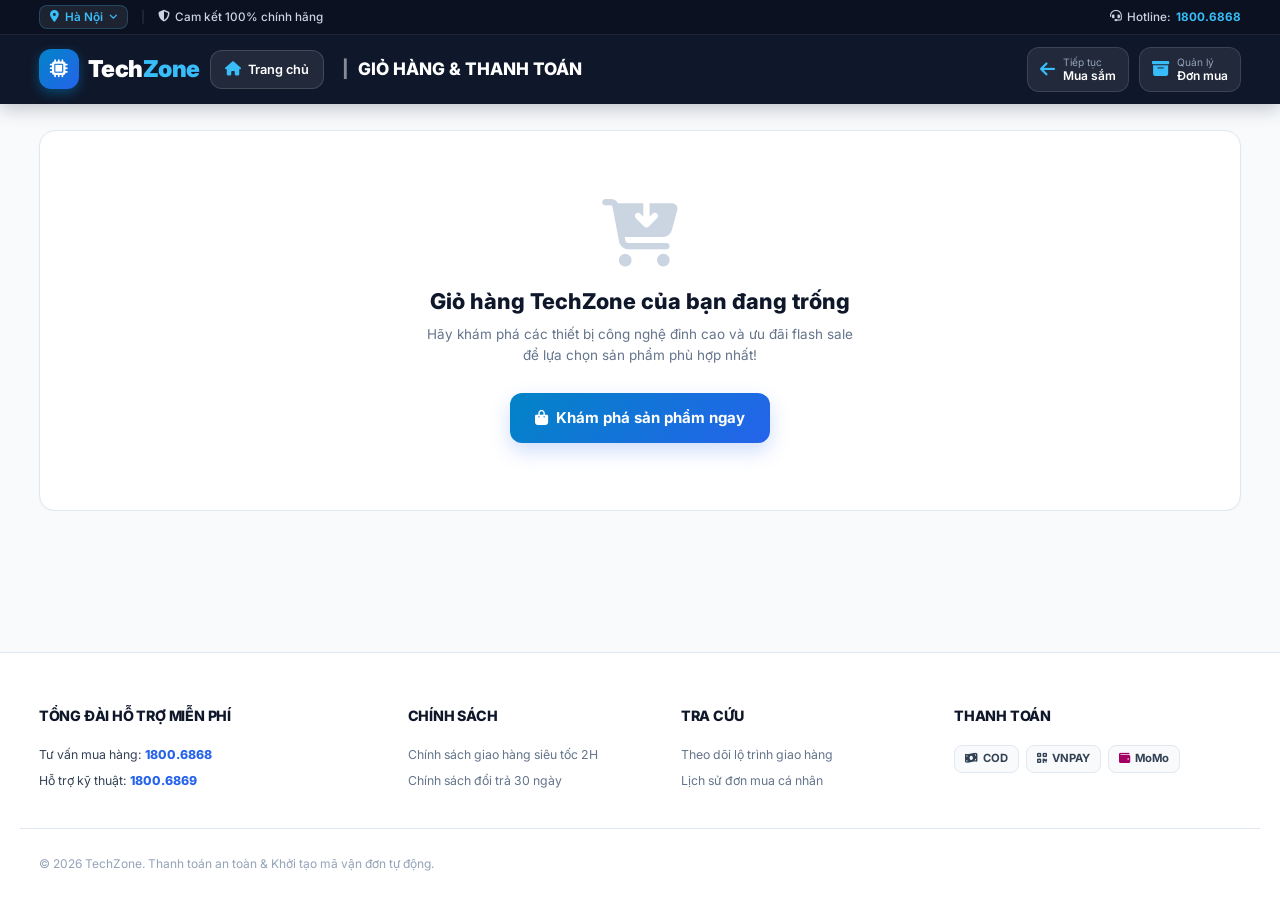
==== checkout.html @ 598f28f5 "Thiet ke trang chu, san pham, header, footer, banner, danh muc, bo loc, the card" ====
<!DOCTYPE html>
<html lang="vi">
<head>
  <meta charset="UTF-8">
  <meta name="viewport" content="width=device-width, initial-scale=1.0">
  <title>Giỏ Hàng & Thanh Toán Đặt Hàng | TechZone</title>
  
  <!-- Font Awesome Icons 6.5.1 -->
  <link rel="stylesheet" href="https://cdnjs.cloudflare.com/ajax/libs/font-awesome/6.5.1/css/all.min.css">
  
  <!-- TechZone Stylesheet -->
  <link rel="stylesheet" href="css/style.css">
</head>
<body>

  <!-- TechZone Header -->
  <header class="tz-header">
    <div class="tz-topbar">
      <div class="container topbar-content">
        <div class="topbar-left">
          <!-- Location Dropdown Selector -->
          <div class="tz-location-wrapper">
            <button type="button" class="tz-location-badge" id="btn-select-location" aria-expanded="false" title="Nhấp để đổi khu vực">
              <i class="fa-solid fa-location-dot"></i>
              <span class="tz-location-name">Hà Nội</span>
              <i class="fa-solid fa-angle-down tz-location-arrow"></i>
            </button>
            <div class="tz-location-dropdown" id="tz-location-dropdown" role="listbox">
              <div class="tz-dropdown-header">
                <i class="fa-solid fa-map-location-dot"></i>
                <span>Chọn khu vực nhận hàng:</span>
              </div>
              <ul class="tz-location-list">
                <li class="tz-location-item" data-city="Hà Nội" role="option">
                  <span class="tz-city-name"><i class="fa-solid fa-building"></i> Hà Nội</span>
                  <i class="fa-solid fa-check tz-city-check"></i>
                </li>
                <li class="tz-location-item" data-city="TP. Hồ Chí Minh" role="option">
                  <span class="tz-city-name"><i class="fa-solid fa-building"></i> TP. Hồ Chí Minh</span>
                  <i class="fa-solid fa-check tz-city-check"></i>
                </li>
                <li class="tz-location-item" data-city="Đà Nẵng" role="option">
                  <span class="tz-city-name"><i class="fa-solid fa-building"></i> Đà Nẵng</span>
                  <i class="fa-solid fa-check tz-city-check"></i>
                </li>
                <li class="tz-location-item" data-city="Cần Thơ" role="option">
                  <span class="tz-city-name"><i class="fa-solid fa-building"></i> Cần Thơ</span>
                  <i class="fa-solid fa-check tz-city-check"></i>
                </li>
                <li class="tz-location-item" data-city="Hải Phòng" role="option">
                  <span class="tz-city-name"><i class="fa-solid fa-building"></i> Hải Phòng</span>
                  <i class="fa-solid fa-check tz-city-check"></i>
                </li>
                <li class="tz-location-item" data-city="Đồng Nai" role="option">
                  <span class="tz-city-name"><i class="fa-solid fa-building"></i> Đồng Nai</span>
                  <i class="fa-solid fa-check tz-city-check"></i>
                </li>
              </ul>
              <div class="tz-dropdown-footer">
                <i class="fa-solid fa-truck-fast"></i> Giao siêu tốc 2H tại các khu vực trên
              </div>
            </div>
          </div>

          <span class="topbar-divider topbar-hide-mobile">|</span>
          <span class="topbar-link topbar-hide-mobile"><i class="fa-solid fa-shield-halved"></i> Cam kết 100% chính hãng</span>
        </div>
        <div class="topbar-right">
          <span class="topbar-link topbar-hotline"><i class="fa-solid fa-headset"></i> Hotline: <strong>1800.6868</strong></span>
        </div>
      </div>
    </div>

    <div class="tz-main-header">
      <div class="container main-header-row">
        <a href="index.html" class="tz-logo">
          <div class="tz-logo-chip"><i class="fa-solid fa-microchip"></i></div>
          <div>Tech<span class="accent">Zone</span></div>
        </a>

        <!-- Nút Trang chủ -->
        <a href="index.html" class="btn-home-nav" title="Quay về trang chủ">
          <i class="fa-solid fa-house"></i>
          <span>Trang chủ</span>
        </a>

        <div class="tz-header-page-title">
          <span class="tz-title-sep">|</span> Giỏ Hàng & Thanh Toán
        </div>

        <div class="tz-header-actions">
          <a href="products.html" class="tz-nav-btn" title="Tiếp tục mua sắm">
            <i class="fa-solid fa-arrow-left"></i>
            <div class="meta">
              <span class="sub">Tiếp tục</span>
              <span>Mua sắm</span>
            </div>
          </a>

          <!-- Single Order History / Đơn Mua Button -->
          <a href="history.html" class="tz-nav-btn" id="nav-orders-btn" title="Đơn mua & Tra cứu lộ trình">
            <i class="fa-solid fa-box-archive"></i>
            <div class="meta">
              <span class="sub">Quản lý</span>
              <span>Đơn mua</span>
            </div>
          </a>
        </div>
      </div>
    </div>
  </header>

  <!-- Checkout Main Content -->
  <main class="main-content">
    <div class="container" style="padding-top: 1.75rem;">
      
      <!-- Empty Cart Message Box -->
      <div id="checkout-empty-state" style="display: none; text-align: center; background: white; padding: 4.5rem 1rem; border-radius: 16px; border: 1px solid var(--border); box-shadow: var(--shadow-sm);">
        <i class="fa-solid fa-cart-arrow-down" style="font-size: 4.5rem; color: #cbd5e1; margin-bottom: 1.25rem;"></i>
        <h3 style="font-size: 1.45rem; font-weight: 800; color: var(--tz-navy);">Giỏ hàng TechZone của bạn đang trống</h3>
        <p style="color: #64748b; font-size: 0.9rem; max-width: 440px; margin: 0.4rem auto 1.75rem;">
          Hãy khám phá các thiết bị công nghệ đỉnh cao và ưu đãi flash sale để lựa chọn sản phẩm phù hợp nhất!
        </p>
        <a href="products.html" class="btn-tz-primary">
          <i class="fa-solid fa-bag-shopping"></i> Khám phá sản phẩm ngay
        </a>
      </div>

      <!-- Main Checkout Grid -->
      <div class="tz-checkout-layout">
        
        <!-- Left Column: Customer Form & Shipping / Payment Options -->
        <div class="checkout-form-column">
          <form id="tz-checkout-form">
            
            <!-- 1. Customer Info -->
            <div class="tz-checkout-card">
              <h3 class="tz-card-header-title">
                <i class="fa-solid fa-address-book"></i> 1. Thông Tin Nhận Hàng
              </h3>

              <div class="tz-form-grid">
                <div class="tz-form-group">
                  <label class="tz-label" for="cust-name">
                    Họ và tên người nhận <span class="req">*</span>
                  </label>
                  <input type="text" id="cust-name" class="tz-input" placeholder="Ví dụ: Nguyễn Văn An" required>
                </div>

                <div class="tz-form-group">
                  <label class="tz-label" for="cust-phone">
                    Số điện thoại liên hệ <span class="req">*</span>
                  </label>
                  <input type="tel" id="cust-phone" class="tz-input" placeholder="Ví dụ: 0912 345 678" required>
                </div>

                <div class="tz-form-group full">
                  <label class="tz-label" for="cust-city">
                    Tỉnh / Thành phố <span class="req">*</span>
                  </label>
                  <select id="cust-city" class="tz-input">
                    <option value="Hà Nội">Hà Nội (Hỗ trợ giao hỏa tốc 2H)</option>
                    <option value="TP. Hồ Chí Minh">TP. Hồ Chí Minh (Hỗ trợ giao hỏa tốc 2H)</option>
                    <option value="Đà Nẵng">Đà Nẵng (Hỗ trợ giao hỏa tốc 2H)</option>
                    <option value="Hải Phòng">Hải Phòng</option>
                    <option value="Cần Thơ">Cần Thơ</option>
                    <option value="Bình Dương">Bình Dương</option>
                  </select>
                </div>

                <div class="tz-form-group full">
                  <label class="tz-label" for="cust-address">
                    Địa chỉ nhận hàng chi tiết <span class="req">*</span>
                  </label>
                  <input type="text" id="cust-address" class="tz-input" placeholder="Số nhà, tên đường, tòa nhà, phường/xã" required>
                </div>

                <div class="tz-form-group full">
                  <label class="tz-label" for="cust-note">
                    Ghi chú đơn hàng (Tùy chọn)
                  </label>
                  <input type="text" id="cust-note" class="tz-input" placeholder="Ví dụ: Gọi trước khi đến 15 phút, giao giờ hành chính...">
                </div>
              </div>
            </div>

            <!-- 2. Shipping Service Choice -->
            <div class="tz-checkout-card">
              <h3 class="tz-card-header-title">
                <i class="fa-solid fa-truck-fast"></i> 2. Hình Thức Vận Chuyển
              </h3>

              <div class="tz-radio-options">
                <label class="tz-radio-card">
                  <input type="radio" name="shipping_service" value="express" data-name="Giao Hỏa Tốc 2H TechZone" checked>
                  <div class="tz-radio-card-meta">
                    <h6><i class="fa-solid fa-bolt" style="color: var(--tz-cyan);"></i> Hỏa Tốc TechZone 2H</h6>
                    <p>Bưu tá chuyên trách giao siêu tốc trong 120 phút (35.000đ - Free đơn > 2tr)</p>
                  </div>
                </label>

                <label class="tz-radio-card">
                  <input type="radio" name="shipping_service" value="standard" data-name="Giao Tiêu Chuẩn 24H (Viettel Post)">
                  <div class="tz-radio-card-meta">
                    <h6><i class="fa-solid fa-box"></i> Tiêu Chuẩn 24H (Viettel Post)</h6>
                    <p>Giao hàng nhanh an toàn qua đối tác Viettel Post (25.000đ)</p>
                  </div>
                </label>
              </div>
            </div>

            <!-- 3. Payment Method Choice -->
            <div class="tz-checkout-card">
              <h3 class="tz-card-header-title">
                <i class="fa-solid fa-credit-card"></i> 3. Phương Thức Thanh Toán
              </h3>

              <div class="tz-radio-options">
                <label class="tz-radio-card">
                  <input type="radio" name="payment_choice" value="cod" data-name="Thanh toán khi nhận hàng (COD)" checked>
                  <div class="tz-radio-card-meta">
                    <h6><i class="fa-solid fa-money-bill-wave text-success"></i> Thanh toán COD</h6>
                    <p>Kiểm tra bưu kiện và thanh toán tiền mặt cho shipper</p>
                  </div>
                </label>

                <label class="tz-radio-card">
                  <input type="radio" name="payment_choice" value="vnpay" data-name="Chuyển khoản VNPAY-QR (Giảm thêm 50k)">
                  <div class="tz-radio-card-meta">
                    <h6><i class="fa-solid fa-qrcode text-primary"></i> VNPAY-QR</h6>
                    <p>Quét mã qua app ngân hàng hoặc ví VNPAY</p>
                  </div>
                </label>

                <label class="tz-radio-card">
                  <input type="radio" name="payment_choice" value="momo" data-name="Ví điện tử MoMo">
                  <div class="tz-radio-card-meta">
                    <h6><i class="fa-solid fa-wallet" style="color: #a50064;"></i> Ví MoMo</h6>
                    <p>Thanh toán bảo mật 1 chạm tiện lợi</p>
                  </div>
                </label>

                <label class="tz-radio-card">
                  <input type="radio" name="payment_choice" value="installment" data-name="Trả góp 0% thẻ tín dụng">
                  <div class="tz-radio-card-meta">
                    <h6><i class="fa-solid fa-percent" style="color: #f59e0b;"></i> Trả góp 0%</h6>
                    <p>Hỗ trợ kỳ hạn 3 - 6 - 12 tháng qua thẻ tín dụng</p>
                  </div>
                </label>
              </div>

              <!-- Submit Button -->
              <div style="margin-top: 1.65rem;">
                <button type="submit" class="btn-tz-primary" style="width: 100%; padding: 1.05rem; font-size: 1.1rem;">
                  <i class="fa-solid fa-lock"></i> XÁC NHẬN ĐẶT HÀNG & THEO DÕI VẬN CHUYỂN
                </button>
                <p style="text-align: center; font-size: 0.8rem; color: #64748b; margin-top: 0.6rem;">
                  <i class="fa-solid fa-circle-check text-success"></i> Mã đơn sẽ được tạo tự động dạng <strong>TZ-XXXXX</strong> và chuyển tiếp ngay sang trang theo dõi lộ trình
                </p>
              </div>

            </div>

          </form>
        </div>

        <!-- Right Column: Cart Item Summary & Voucher Code -->
        <div class="checkout-summary-column">
          <div class="tz-checkout-card" style="position: sticky; top: 100px;">
            <h3 class="tz-card-header-title">
              <i class="fa-solid fa-bag-shopping"></i> Tóm Tắt Đơn Hàng
            </h3>

            <!-- Cart Items rendered dynamically by JS -->
            <div id="checkout-items-list" class="tz-cart-items-wrap">
              <!-- Rendered by JS -->
            </div>

            <!-- Voucher Code Box -->
            <div style="margin: 1.25rem 0; padding-top: 1rem; border-top: 1px dashed var(--border);">
              <form id="voucher-form" style="display: flex; gap: 0.45rem;">
                <input type="text" id="voucher-code" class="tz-input" placeholder="Mã giảm giá (Thử: TECHZONE50)" style="font-size: 0.82rem; padding: 0.55rem 0.75rem; text-transform: uppercase;">
                <button type="submit" class="btn-tz-primary" style="padding: 0.55rem 1rem; font-size: 0.82rem; flex-shrink: 0;">
                  Áp dụng
                </button>
              </form>
            </div>

            <!-- Price Breakdown -->
            <div style="background-color: var(--surface-alt); border-radius: var(--radius-md); padding: 1.15rem;">
              <div class="tz-summary-row">
                <span>Tạm tính tiền hàng:</span>
                <span id="checkout-subtotal-val" style="font-weight: 700;">0 đ</span>
              </div>
              <div class="tz-summary-row">
                <span>Phí vận chuyển:</span>
                <span id="checkout-shipping-val" style="font-weight: 700;">35.000 đ</span>
              </div>
              <div class="tz-summary-row">
                <span>Khuyến mãi / Voucher:</span>
                <span id="checkout-discount-val" style="font-weight: 700;">0 đ</span>
              </div>
              <div class="tz-summary-row total">
                <span>Tổng tiền thanh toán:</span>
                <span id="checkout-final-val" class="price-blue">0 đ</span>
              </div>
            </div>

            <!-- Trust Points -->
            <div style="margin-top: 1.25rem; font-size: 0.8rem; color: #64748b; display: flex; flex-direction: column; gap: 0.45rem;">
              <div><i class="fa-solid fa-circle-check text-success"></i> <strong>Đồng kiểm hàng</strong> khi nhận từ bưu tá TechZone</div>
              <div><i class="fa-solid fa-shield text-primary"></i> <strong>Bảo hành chính hãng</strong> 12 - 24 tháng tại 86 chi nhánh</div>
              <div><i class="fa-solid fa-clock" style="color: var(--tz-cyan);"></i> <strong>Giao hỏa tốc 2H</strong> tại khu vực nội thành</div>
            </div>

          </div>
        </div>

      </div>

    </div>
  </main>

  <!-- TechZone Footer -->
  <footer class="tz-footer">
    <div class="container footer-main-grid">
      <div class="tz-footer-col">
        <h4>Tổng Đài Hỗ Trợ Miễn Phí</h4>
        <div class="tz-hotlines">
          <div class="tz-hotline-row">Tư vấn mua hàng: <strong>1800.6868</strong></div>
          <div class="tz-hotline-row">Hỗ trợ kỹ thuật: <strong>1800.6869</strong></div>
        </div>
      </div>
      <div class="tz-footer-col">
        <h4>Chính Sách</h4>
        <div class="tz-footer-links">
          <a href="#">Chính sách giao hàng siêu tốc 2H</a>
          <a href="#">Chính sách đổi trả 30 ngày</a>
        </div>
      </div>
      <div class="tz-footer-col">
        <h4>Tra Cứu</h4>
        <div class="tz-footer-links">
          <a href="tracking-detail.html">Theo dõi lộ trình giao hàng</a>
          <a href="history.html">Lịch sử đơn mua cá nhân</a>
        </div>
      </div>
      <div class="tz-footer-col">
        <h4>Thanh Toán</h4>
        <div class="tz-payment-pills">
          <span class="tz-pay-tag"><i class="fa-solid fa-money-bill-wave text-success"></i> COD</span>
          <span class="tz-pay-tag"><i class="fa-solid fa-qrcode text-primary"></i> VNPAY</span>
          <span class="tz-pay-tag"><i class="fa-solid fa-wallet" style="color: #a50064;"></i> MoMo</span>
        </div>
      </div>
    </div>
    <div class="container footer-bottom-bar">
      <div>&copy; 2026 TechZone. Thanh toán an toàn & Khởi tạo mã vận đơn tự động.</div>
    </div>
  </footer>

  <div class="toast-container"></div>
  <script src="js/main.js"></script>
</body>
</html>
---- css/style.css ----
/* ==========================================================================
   TECHZONE ECOSYSTEM - MODERN DESIGN SYSTEM
   Brand Identity: Tech Navy (#0f172a), Electric Blue (#2563eb), Cyan (#0284c7)
   Clean Surfaces (#ffffff), Elegant Slate Grey (#f8fafc)
   ========================================================================== */

@import url('https://fonts.googleapis.com/css2?family=Inter:wght@300;400;500;600;700;800;900&family=Be+Vietnam+Pro:wght@400;500;600;700;800&display=swap');

/* --- 1. CSS VARIABLES (TECHZONE PALETTE) --- */
:root {
  /* Brand Master Colors */
  --tz-navy: #0f172a;           /* Deep Tech Navy */
  --tz-navy-light: #1e293b;     /* Navy Surface / Dark Header */
  --tz-navy-soft: #334155;
  
  --tz-blue: #2563eb;           /* Electric Royal Blue */
  --tz-blue-hover: #1d4ed8;
  --tz-cyan: #0284c7;           /* Vibrant Cyan Accent */
  --tz-cyan-light: #e0f2fe;     /* Soft Cyan Pill */
  --tz-cyan-glow: rgba(2, 132, 199, 0.35);

  --tz-gradient: linear-gradient(135deg, #0284c7 0%, #2563eb 100%);
  --tz-gradient-dark: linear-gradient(135deg, #0f172a 0%, #1e293b 60%, #1e3a8a 100%);
  --tz-gradient-flash: linear-gradient(135deg, #0f172a 0%, #1e3a8a 50%, #0284c7 100%);

  /* Neutrals & Surfaces */
  --bg-page: #f8fafc;
  --surface: #ffffff;
  --surface-alt: #f1f5f9;
  --border: #e2e8f0;
  --border-light: #f1f5f9;
  --border-focus: #93c5fd;

  /* Typography */
  --text-main: #0f172a;
  --text-secondary: #334155;
  --text-muted: #64748b;
  --text-light: #94a3b8;
  --font-base: 'Inter', 'Be Vietnam Pro', -apple-system, BlinkMacSystemFont, sans-serif;

  /* Status Colors */
  --success: #10b981;
  --success-bg: #ecfdf5;
  --warning: #f59e0b;
  --warning-bg: #fffbeb;
  --danger: #ef4444;
  --danger-bg: #fef2f2;

  /* Shadows */
  --shadow-sm: 0 1px 2px 0 rgb(0 0 0 / 0.05);
  --shadow-md: 0 4px 6px -1px rgb(0 0 0 / 0.07), 0 2px 4px -2px rgb(0 0 0 / 0.05);
  --shadow-lg: 0 10px 15px -3px rgb(0 0 0 / 0.08), 0 4px 6px -4px rgb(0 0 0 / 0.03);
  --shadow-xl: 0 20px 25px -5px rgb(0 0 0 / 0.1), 0 8px 10px -6px rgb(0 0 0 / 0.04);
  --shadow-brand: 0 8px 20px rgba(37, 99, 235, 0.22);
  --shadow-cyan: 0 8px 20px rgba(2, 132, 199, 0.25);

  /* Radius */
  --radius-sm: 8px;
  --radius-md: 12px;
  --radius-lg: 16px;
  --radius-full: 9999px;

  /* Dimensions & Transitions */
  --container-max: 1240px;
  --transition: all 0.25s cubic-bezier(0.4, 0, 0.2, 1);
}

/* --- Base & Reset --- */
*, *::before, *::after {
  box-sizing: border-box;
  margin: 0;
  padding: 0;
}

html {
  scroll-behavior: smooth;
  font-size: 15px;
  width: 100%;
  max-width: 100vw;
  overflow-x: hidden;
  box-sizing: border-box;
}

body {
  font-family: var(--font-base);
  background-color: var(--bg-page);
  color: var(--text-main);
  line-height: 1.55;
  min-height: 100vh;
  display: flex;
  flex-direction: column;
  -webkit-font-smoothing: antialiased;
  width: 100%;
  max-width: 100vw;
  overflow-x: hidden;
  box-sizing: border-box;
}

img {
  max-width: 100%;
  height: auto;
  display: block;
}

a {
  color: inherit;
  text-decoration: none;
  transition: var(--transition);
}

ul {
  list-style: none;
}

button, input, select, textarea {
  font-family: inherit;
  font-size: 0.95rem;
  border: none;
  outline: none;
}

button {
  cursor: pointer;
  transition: var(--transition);
}

.container {
  width: 100%;
  max-width: var(--container-max);
  margin: 0 auto;
  padding: 0 1.25rem;
  box-sizing: border-box;
  overflow-x: hidden;
}

/* Header containers must not clip dropdown */
.tz-header,
.tz-header .container,
.tz-topbar,
.tz-topbar .container,
.topbar-content,
.topbar-left,
.tz-location-wrapper,
.location-wrapper {
  overflow: visible !important;
  overflow-x: visible !important;
  overflow-y: visible !important;
}

.main-content {
  flex: 1;
  padding-bottom: 3.5rem;
  width: 100%;
  max-width: 100vw;
  box-sizing: border-box;
}

/* ==========================================================================
   2. HEADER ĐA TẦNG (TECHZONE MULTI-TIER HEADER)
   ========================================================================== */
.tz-header {
  background-color: var(--tz-navy);
  position: sticky;
  top: 0;
  z-index: 9999999 !important;
  box-shadow: 0 4px 18px rgba(15, 23, 42, 0.25);
  width: 100%;
  max-width: 100%;
  box-sizing: border-box;
}

/* Top Bar */
.tz-topbar {
  background-color: #0b1120;
  color: #94a3b8;
  font-size: 0.78rem;
  font-weight: 500;
  border-bottom: 1px solid rgba(255, 255, 255, 0.08);
  padding: 0.35rem 0;
  width: 100%;
  max-width: 100vw;
  box-sizing: border-box;
  position: relative !important;
  z-index: 9999999 !important;
  overflow: visible !important;
  overflow-x: visible !important;
  overflow-y: visible !important;
  pointer-events: auto !important;
}

.topbar-content {
  display: flex;
  align-items: center;
  justify-content: space-between;
  flex-wrap: wrap;
  gap: 8px;
  width: 100%;
  box-sizing: border-box;
}

.topbar-left, .topbar-right {
  display: flex;
  align-items: center;
  flex-wrap: wrap;
  gap: 0.85rem;
}

.topbar-divider {
  opacity: 0.35;
  color: #64748b;
  user-select: none;
}

.topbar-link {
  display: inline-flex;
  align-items: center;
  gap: 0.35rem;
  color: #cbd5e1;
  white-space: nowrap;
  transition: var(--transition);
}

.topbar-link:hover {
  color: #ffffff;
}

.topbar-hotline strong {
  color: #38bdf8;
}

/* Location Wrapper & Custom Dropdown */
.tz-location-wrapper,
.location-wrapper {
  position: relative !important;
  display: inline-flex;
  align-items: center;
  z-index: 9999999 !important;
  overflow: visible !important;
  overflow-x: visible !important;
  overflow-y: visible !important;
  pointer-events: auto !important;
}

.tz-location-badge {
  display: inline-flex;
  align-items: center;
  gap: 0.4rem;
  background-color: rgba(255, 255, 255, 0.08);
  border: 1px solid rgba(56, 189, 248, 0.25);
  padding: 0.25rem 0.65rem;
  border-radius: var(--radius-sm);
  color: #38bdf8;
  cursor: pointer;
  font-size: 0.78rem;
  font-weight: 600;
  font-family: inherit;
  transition: var(--transition);
  outline: none;
  user-select: none;
  pointer-events: auto !important;
}

.tz-location-badge:hover,
.tz-location-badge.open {
  background-color: rgba(56, 189, 248, 0.18);
  border-color: #38bdf8;
  color: #ffffff;
}

.tz-location-arrow {
  font-size: 0.65rem;
  transition: transform 0.2s ease;
}

.tz-location-badge.open .tz-location-arrow {
  transform: rotate(180deg);
}

/* Location Dropdown Menu */
.location-menu,
.location-dropdown,
.tz-location-dropdown {
  position: absolute !important;
  top: calc(100% + 8px);
  left: 0;
  width: 260px;
  background: #ffffff;
  border-radius: 12px;
  box-shadow: 0 10px 30px rgba(0, 0, 0, 0.25), 0 0 0 1px rgba(0, 0, 0, 0.06);
  padding: 0;
  z-index: 9999999 !important;
  display: none;
  opacity: 0;
  transform: translateY(-6px);
  transition: opacity 0.2s ease, transform 0.2s ease;
  overflow: hidden;
  text-align: left;
  filter: none !important;
  pointer-events: auto !important;
}

.location-menu.show,
.location-dropdown.show,
.tz-location-dropdown.show {
  display: block !important;
  opacity: 1 !important;
  transform: translateY(0) !important;
  pointer-events: auto !important;
  visibility: visible !important;
  filter: none !important;
  z-index: 9999999 !important;
}

/* Thêm pointer-events: auto và cursor pointer cho toàn bộ menu và các thẻ con bên trong */
.tz-location-dropdown,
.tz-location-dropdown *,
.location-menu,
.location-menu *,
.location-dropdown,
.location-dropdown * {
  pointer-events: auto !important;
}

.tz-location-item * {
  cursor: pointer !important;
  pointer-events: auto !important;
}

.tz-dropdown-header {
  padding: 0.7rem 1rem 0.5rem;
  font-size: 0.75rem;
  font-weight: 800;
  color: #475569;
  text-transform: uppercase;
  letter-spacing: 0.5px;
  background-color: #f8fafc;
  border-bottom: 1px solid #e2e8f0;
  display: flex;
  align-items: center;
  gap: 0.45rem;
  pointer-events: auto !important;
}
.tz-dropdown-header i {
  color: #0284c7;
  font-size: 0.85rem;
}

.tz-location-list {
  list-style: none;
  padding: 0.35rem 0;
  margin: 0;
  max-height: 250px;
  overflow-y: auto;
  pointer-events: auto !important;
}

.tz-location-item {
  display: flex;
  align-items: center;
  justify-content: space-between;
  padding: 0.6rem 1rem;
  font-size: 0.85rem;
  font-weight: 600;
  color: #334155;
  cursor: pointer !important;
  pointer-events: auto !important;
  transition: all 0.15s ease;
  user-select: none;
}

.tz-location-item:hover {
  background-color: #f0f9ff;
  color: #0284c7;
  padding-left: 1.15rem;
}

.tz-location-item.active {
  background-color: #e0f2fe;
  color: #0284c7;
  font-weight: 700;
}

.tz-city-name {
  display: inline-flex;
  align-items: center;
  gap: 0.5rem;
  pointer-events: auto !important;
}
.tz-city-name i {
  font-size: 0.75rem;
  opacity: 0.6;
}

.tz-city-check {
  display: none;
  color: #0284c7;
  font-size: 0.85rem;
}

.tz-location-item.active .tz-city-check {
  display: inline-block;
}

.tz-dropdown-footer {
  padding: 0.5rem 0.85rem;
  font-size: 0.72rem;
  color: #15803d;
  background: #f0fdf4;
  border-top: 1px solid #dcfce7;
  display: flex;
  align-items: center;
  gap: 0.4rem;
  font-weight: 600;
}

/* Mobile backdrop for location dropdown */
.tz-location-backdrop {
  display: none;
  position: fixed;
  inset: 0;
  background: rgba(0, 0, 0, 0.45);
  z-index: 99990 !important;
  pointer-events: auto;
}
.tz-location-backdrop.active {
  display: block !important;
}

@media (min-width: 541px) {
  .tz-location-backdrop {
    display: none !important;
    pointer-events: none !important;
  }
}

/* Main Header */
.tz-main-header {
  padding: 0.8rem 0;
  width: 100%;
  box-sizing: border-box;
}

.main-header-row {
  display: flex;
  flex-wrap: wrap;
  align-items: center;
  justify-content: space-between;
  gap: 10px;
  width: 100%;
  box-sizing: border-box;
}

/* Header Page Title (for subpages: Cart, Tracking, History) */
.tz-header-page-title {
  color: white;
  font-size: 1.15rem;
  font-weight: 800;
  text-transform: uppercase;
  margin-left: 0.5rem;
  white-space: nowrap;
  display: inline-flex;
  align-items: center;
  gap: 0.4rem;
}
.tz-title-sep {
  opacity: 0.5;
  margin-right: 0.2rem;
}

/* TechZone Logo */
.tz-logo {
  display: flex;
  align-items: center;
  gap: 0.6rem;
  font-size: 1.55rem;
  font-weight: 900;
  color: white;
  letter-spacing: -0.5px;
  flex-shrink: 0;
}

.tz-logo-chip {
  width: 40px;
  height: 40px;
  background: var(--tz-gradient);
  color: white;
  border-radius: var(--radius-md);
  display: flex;
  align-items: center;
  justify-content: center;
  font-size: 1.2rem;
  box-shadow: 0 4px 12px rgba(2, 132, 199, 0.45);
}

.tz-logo span.accent {
  color: #38bdf8;
}

/* Nút Trang chủ trên Header */
.btn-home-nav {
  display: inline-flex;
  align-items: center;
  gap: 0.45rem;
  background-color: rgba(255, 255, 255, 0.08);
  color: #ffffff;
  padding: 0.6rem 0.95rem;
  border-radius: var(--radius-md);
  font-size: 0.85rem;
  font-weight: 600;
  border: 1px solid rgba(255, 255, 255, 0.15);
  flex-shrink: 0;
  transition: var(--transition);
  text-decoration: none;
  cursor: pointer;
}

.btn-home-nav:hover,
.btn-home-nav.active {
  background-color: var(--tz-blue);
  border-color: var(--tz-blue);
  box-shadow: var(--shadow-brand);
  color: #ffffff;
}

.btn-home-nav i {
  color: #38bdf8;
  font-size: 0.95rem;
  transition: color 0.2s ease;
}

.btn-home-nav:hover i,
.btn-home-nav.active i {
  color: #ffffff;
}

/* Category Wrapper & Mega Dropdown */
.tz-category-wrapper {
  position: relative;
  display: inline-flex;
  align-items: center;
  z-index: 1002 !important;
}

.btn-category-menu {
  background-color: rgba(255, 255, 255, 0.08);
  color: white;
  display: inline-flex;
  align-items: center;
  gap: 0.55rem;
  padding: 0.6rem 0.95rem;
  border-radius: var(--radius-md);
  font-size: 0.85rem;
  font-weight: 600;
  border: 1px solid rgba(255, 255, 255, 0.15);
  flex-shrink: 0;
  cursor: pointer;
  transition: var(--transition);
  outline: none;
  user-select: none;
}

.btn-category-menu:hover,
.btn-category-menu.open {
  background-color: var(--tz-blue);
  border-color: var(--tz-blue);
  box-shadow: var(--shadow-brand);
}

.tz-category-arrow {
  font-size: 0.68rem;
  margin-left: 2px;
  transition: transform 0.25s ease;
}

.btn-category-menu.open .tz-category-arrow {
  transform: rotate(180deg);
}

.tz-category-dropdown {
  position: absolute;
  top: calc(100% + 10px);
  left: 0;
  width: 330px;
  background: #ffffff;
  border-radius: 14px;
  box-shadow: 0 15px 40px rgba(15, 23, 42, 0.22), 0 0 0 1px rgba(0, 0, 0, 0.06);
  z-index: 1000 !important;
  display: none;
  opacity: 0;
  transform: translateY(-8px);
  transition: opacity 0.22s ease, transform 0.22s ease;
  overflow: hidden;
  text-align: left;
  filter: none !important;
  pointer-events: auto !important;
}

.tz-category-dropdown.show {
  display: block !important;
  opacity: 1 !important;
  transform: translateY(0) !important;
  visibility: visible !important;
  pointer-events: auto !important;
}

.tz-category-dropdown-header {
  padding: 0.75rem 1rem 0.6rem;
  font-size: 0.78rem;
  font-weight: 800;
  color: #475569;
  text-transform: uppercase;
  letter-spacing: 0.5px;
  background-color: #f8fafc;
  border-bottom: 1px solid #e2e8f0;
  display: flex;
  align-items: center;
  gap: 0.5rem;
}
.tz-category-dropdown-header i {
  color: #0284c7;
}

.tz-category-menu-list {
  list-style: none;
  padding: 0.4rem 0;
  margin: 0;
}

.tz-category-menu-item {
  transition: all 0.15s ease;
}

.tz-cat-link {
  display: flex;
  align-items: center;
  gap: 0.85rem;
  padding: 0.65rem 1rem;
  color: #334155;
  text-decoration: none;
  transition: all 0.2s ease;
  cursor: pointer;
}

.tz-cat-link:hover {
  background-color: #f0f9ff;
  color: var(--tz-blue);
  padding-left: 1.25rem;
}

.tz-cat-icon {
  width: 36px;
  height: 36px;
  border-radius: 8px;
  background: #f1f5f9;
  color: var(--tz-blue);
  display: flex;
  align-items: center;
  justify-content: center;
  font-size: 1.05rem;
  flex-shrink: 0;
  transition: var(--transition);
}

.tz-cat-link:hover .tz-cat-icon {
  background: var(--tz-gradient);
  color: white;
  box-shadow: 0 4px 10px rgba(2, 132, 199, 0.35);
}

.tz-cat-info {
  flex: 1;
  display: flex;
  flex-direction: column;
  min-width: 0;
}

.tz-cat-title {
  font-size: 0.88rem;
  font-weight: 700;
  line-height: 1.3;
}

.tz-cat-desc {
  font-size: 0.72rem;
  color: #94a3b8;
  margin-top: 1px;
  white-space: nowrap;
  overflow: hidden;
  text-overflow: ellipsis;
}

.tz-cat-chevron {
  font-size: 0.75rem;
  color: #cbd5e1;
  transition: transform 0.2s ease;
}

.tz-cat-link:hover .tz-cat-chevron {
  transform: translateX(3px);
  color: var(--tz-blue);
}

.tz-category-dropdown-footer {
  padding: 0.6rem 1rem;
  background-color: #f8fafc;
  border-top: 1px solid #e2e8f0;
  font-size: 0.78rem;
  font-weight: 700;
  text-align: center;
}
.tz-category-dropdown-footer a {
  color: var(--tz-blue);
  display: flex;
  align-items: center;
  justify-content: center;
  gap: 0.4rem;
}
.tz-category-dropdown-footer a:hover {
  text-decoration: underline;
}

/* Search Bar */
.tz-search-wrapper {
  flex: 1;
  position: relative;
  max-width: 460px;
  min-width: 0;
  box-sizing: border-box;
}

.tz-search-bar {
  display: flex;
  align-items: center;
  background-color: white;
  border-radius: var(--radius-md);
  padding: 0.25rem 0.4rem 0.25rem 0.95rem;
  box-shadow: 0 2px 8px rgba(0, 0, 0, 0.15);
  transition: var(--transition);
}

.tz-search-bar:focus-within {
  box-shadow: 0 0 0 3px rgba(56, 189, 248, 0.4);
}

.tz-search-bar i.search-icon {
  color: var(--text-light);
  font-size: 1rem;
  margin-right: 0.45rem;
}

.tz-search-bar input {
  flex: 1;
  min-width: 0;
  background: transparent;
  padding: 0.5rem 0.25rem;
  font-size: 0.9rem;
  color: var(--text-main);
  font-weight: 500;
}

.tz-search-bar input::placeholder {
  color: #94a3b8;
  font-size: 0.85rem;
}

.tz-btn-search {
  background: var(--tz-gradient);
  color: white;
  padding: 0.5rem 1rem;
  border-radius: var(--radius-sm);
  font-size: 0.82rem;
  font-weight: 700;
  box-shadow: 0 2px 6px rgba(2, 132, 199, 0.35);
}

.tz-btn-search:hover {
  filter: brightness(1.1);
}

.search-hot-keywords {
  display: flex;
  align-items: center;
  gap: 0.65rem;
  margin-top: 0.3rem;
  font-size: 0.72rem;
  color: #94a3b8;
  overflow: hidden;
  white-space: nowrap;
}

.search-hot-keywords a {
  color: #cbd5e1;
}

.search-hot-keywords a:hover {
  color: #38bdf8;
  text-decoration: underline;
}

/* Header Action Buttons */
.tz-header-actions {
  display: flex;
  align-items: center;
  gap: 0.65rem;
  margin-left: auto;
}

.tz-nav-btn {
  display: flex;
  align-items: center;
  gap: 0.55rem;
  color: white;
  padding: 0.5rem 0.8rem;
  border-radius: var(--radius-md);
  background-color: rgba(255, 255, 255, 0.08);
  font-size: 0.8rem;
  font-weight: 600;
  border: 1px solid rgba(255, 255, 255, 0.12);
  white-space: nowrap;
  position: relative;
  transition: var(--transition);
}

.tz-nav-btn:hover {
  background-color: rgba(255, 255, 255, 0.18);
  border-color: rgba(255, 255, 255, 0.25);
  transform: translateY(-1px);
}

.tz-nav-btn i {
  font-size: 1.15rem;
  color: #38bdf8;
}

.tz-nav-btn .meta {
  display: flex;
  flex-direction: column;
  line-height: 1.25;
}

.tz-nav-btn .meta span.sub {
  font-size: 0.68rem;
  color: #94a3b8;
  font-weight: 400;
}

.tz-cart-btn {
  background: var(--tz-gradient);
  border: none;
  box-shadow: 0 4px 12px rgba(37, 99, 235, 0.35);
}

.tz-cart-btn i {
  color: white;
}

.tz-cart-btn:hover {
  filter: brightness(1.1);
}

.tz-cart-badge {
  position: absolute;
  top: -6px;
  right: -6px;
  background-color: #f59e0b;
  color: #0f172a;
  font-size: 0.7rem;
  font-weight: 900;
  min-width: 20px;
  height: 20px;
  padding: 0 4px;
  border-radius: var(--radius-full);
  display: flex;
  align-items: center;
  justify-content: center;
  border: 2px solid var(--tz-navy);
}

/* ==========================================================================
   3. HERO LAYOUT (3 CỘT: SIDEBAR CATEGORIES, SLIDER, SUB-BANNERS)
   ========================================================================== */
.hero-layout-section {
  padding: 1rem 0 1.25rem;
}

.hero-3cols-grid {
  display: grid;
  grid-template-columns: 245px 1fr 270px;
  gap: 12px;
  align-items: stretch; /* 3 cột đồng bộ chiều cao tuyệt đối, không lệch đáy */
}

/* Cột trái: Left Sidebar Categories */
.tz-sidebar-menu {
  background-color: white;
  border-radius: var(--radius-lg);
  box-shadow: var(--shadow-sm);
  border: 1px solid var(--border);
  position: relative;
  display: flex;
  flex-direction: column;
  justify-content: space-between;
  padding: 0.4rem 0;
  height: 100%; /* Căn chỉnh theo chiều cao cột cha */
  box-sizing: border-box;
}

.tz-menu-item {
  display: flex;
  align-items: center;
  justify-content: space-between;
  padding: 0.55rem 0.95rem;
  font-size: 0.82rem;
  font-weight: 600;
  color: var(--text-main);
  transition: var(--transition);
  cursor: pointer;
}

.tz-menu-item:hover,
.tz-menu-item.active {
  background-color: var(--tz-cyan-light);
  color: var(--tz-cyan);
}

.tz-menu-item-left {
  display: flex;
  align-items: center;
  gap: 0.7rem;
}

.tz-menu-item-left i {
  font-size: 0.95rem;
  width: 20px;
  text-align: center;
  color: var(--tz-muted);
}

.tz-menu-item:hover .tz-menu-item-left i {
  color: var(--tz-cyan);
}

.tz-menu-item i.arrow {
  font-size: 0.65rem;
  color: var(--text-light);
}

/* Flyout Submenu on Hover */
.tz-flyout-menu {
  position: absolute;
  top: 0;
  left: 100%;
  width: 680px;
  min-height: 100%;
  background-color: white;
  border-radius: 0 var(--radius-lg) var(--radius-lg) 0;
  box-shadow: var(--shadow-xl);
  border: 1px solid var(--border);
  padding: 1.5rem;
  z-index: 100;
  display: none;
  grid-template-columns: repeat(3, 1fr);
  gap: 1.5rem;
}

.tz-menu-item:hover .tz-flyout-menu {
  display: grid;
}

.flyout-block h5 {
  font-size: 0.88rem;
  font-weight: 800;
  color: var(--tz-cyan);
  margin-bottom: 0.65rem;
  border-bottom: 1.5px solid var(--tz-cyan-light);
  padding-bottom: 0.35rem;
  text-transform: uppercase;
}

.flyout-items-list {
  display: flex;
  flex-direction: column;
  gap: 0.4rem;
}

.flyout-items-list a {
  font-size: 0.82rem;
  color: var(--text-secondary);
  font-weight: 500;
}

.flyout-items-list a:hover {
  color: var(--tz-blue);
  font-weight: 700;
  padding-left: 3px;
}

/* Cột giữa: Wrapper chứa Slider chính + Dải 3 Mini Promo Cards */
.tz-hero-middle-col {
  display: flex;
  flex-direction: column;
  gap: 10px;
  height: 100%; /* Căn chỉnh theo chiều cao cột cha */
  min-width: 0;
}

/* Middle Main Slider */
.tz-main-slider {
  position: relative;
  background-color: #0b1120;
  border-radius: var(--radius-lg);
  overflow: hidden;
  box-shadow: var(--shadow-sm);
  border: 1px solid var(--border);
  flex: 1; /* Tự động dãn chiếm toàn bộ phần trên */
  min-height: 290px;
}

.tz-slider-track {
  width: 100%;
  height: 100%;
  position: relative;
  overflow: hidden;
}

.tz-slide {
  position: absolute;
  inset: 0;
  width: 100%;
  height: 100%;
  opacity: 0;
  pointer-events: none;
  transition: opacity 0.45s ease;
  display: flex;
}

.tz-slide.active {
  opacity: 1;
  pointer-events: auto;
}

.tz-slide img {
  width: 100%;
  height: 100%;
  object-fit: cover;
  object-position: center;
  display: block;
}

/* Slider Dots Indicator */
.tz-slider-dots {
  position: absolute;
  bottom: 12px;
  left: 50%;
  transform: translateX(-50%);
  display: flex;
  align-items: center;
  gap: 8px;
  z-index: 10;
  background: rgba(15, 23, 42, 0.45);
  padding: 4px 10px;
  border-radius: 20px;
  backdrop-filter: blur(4px);
  border: 1px solid rgba(255, 255, 255, 0.15);
}

.tz-slide-tab.tz-slider-dot {
  width: 8px;
  height: 8px;
  border-radius: 50%;
  background: rgba(255, 255, 255, 0.6);
  border: none;
  padding: 0;
  cursor: pointer;
  transition: all 0.25s ease;
}

.tz-slide-tab.tz-slider-dot.active {
  width: 24px;
  border-radius: 10px;
  background: var(--tz-cyan);
  box-shadow: 0 0 8px rgba(6, 182, 212, 0.7);
}

/* Slider Controls */
.tz-slider-btn {
  position: absolute;
  top: 50%;
  transform: translateY(-50%);
  width: 38px;
  height: 38px;
  border-radius: 50%;
  background-color: rgba(255, 255, 255, 0.9);
  color: var(--tz-navy);
  display: flex;
  align-items: center;
  justify-content: center;
  box-shadow: var(--shadow-md);
  z-index: 10;
  font-size: 0.9rem;
  transition: all 0.2s ease;
}

.tz-slider-btn:hover {
  background: var(--tz-gradient);
  color: white;
  transform: translateY(-50%) scale(1.08);
}

.tz-slider-btn.prev { left: 12px; }
.tz-slider-btn.next { right: 12px; }

/* Dải 3 Banner Phụ Mini (Mini Promo Cards) lấp kín bên dưới slider */
.tz-mini-promo-row {
  display: grid;
  grid-template-columns: repeat(3, 1fr);
  gap: 10px;
  height: 86px;
  flex-shrink: 0;
}

.tz-mini-promo-card {
  background: #ffffff;
  border-radius: var(--radius-lg);
  border: 1px solid var(--border);
  padding: 8px 12px;
  display: flex;
  flex-direction: column;
  justify-content: space-between;
  text-decoration: none;
  box-shadow: var(--shadow-sm);
  transition: transform 0.2s ease, box-shadow 0.2s ease, border-color 0.2s ease;
  position: relative;
  overflow: hidden;
}

.tz-mini-promo-card:hover {
  transform: translateY(-2px);
  box-shadow: 0 6px 16px rgba(15, 23, 42, 0.08);
  border-color: #93c5fd;
}

.mini-promo-badge-wrap {
  display: flex;
  align-items: center;
  justify-content: space-between;
  gap: 6px;
}

.mini-promo-badge {
  font-size: 0.64rem;
  font-weight: 800;
  padding: 2px 6px;
  border-radius: 4px;
  text-transform: uppercase;
  display: inline-flex;
  align-items: center;
  gap: 3px;
  letter-spacing: 0.2px;
}

.mini-promo-badge.badge-red {
  background: linear-gradient(135deg, #ef4444, #dc2626);
  color: #ffffff;
}

.mini-promo-badge.badge-blue {
  background: linear-gradient(135deg, #0284c7, #2563eb);
  color: #ffffff;
}

.mini-promo-badge.badge-purple {
  background: linear-gradient(135deg, #8b5cf6, #7c3aed);
  color: #ffffff;
}

.mini-promo-sub {
  font-size: 0.68rem;
  font-weight: 700;
  color: #0284c7;
}

.mini-promo-name {
  font-size: 0.88rem;
  font-weight: 800;
  color: #0f172a;
  margin: 2px 0 0 0;
  white-space: nowrap;
  overflow: hidden;
  text-overflow: ellipsis;
  line-height: 1.25;
}

.mini-promo-benefit {
  font-size: 0.72rem;
  color: #64748b;
  margin: 0;
  display: flex;
  align-items: center;
  gap: 4px;
  white-space: nowrap;
  overflow: hidden;
  text-overflow: ellipsis;
  line-height: 1.2;
}

.mini-promo-benefit i {
  color: #f97316;
  font-size: 0.7rem;
}

/* Cột phải: 3 Sub-banners */
.tz-sub-banners {
  display: flex;
  flex-direction: column;
  gap: 10px;
  height: 100%; /* Căn chỉnh theo chiều cao cột cha */
}

.tz-promo-card {
  flex: 1;
  border-radius: var(--radius-lg);
  overflow: hidden;
  box-shadow: var(--shadow-sm);
  border: 1px solid var(--border);
  position: relative;
  display: block;
}

.tz-promo-card img {
  width: 100%;
  height: 100%;
  object-fit: cover;
  display: block;
  transition: transform 0.4s ease;
}

.tz-promo-card:hover img {
  transform: scale(1.05);
}

/* ==========================================================================
   4. THANH CAM KẾT DỊCH VỤ (TRUST BADGES BAR)
   ========================================================================== */
.tz-trust-bar {
  background-color: white;
  border: 1px solid var(--border);
  border-radius: var(--radius-lg);
  margin-top: 1rem;
  padding: 0.85rem 1.25rem;
  box-shadow: var(--shadow-sm);
}

.tz-trust-grid {
  display: grid;
  grid-template-columns: repeat(4, 1fr);
  gap: 1.25rem;
}

.tz-trust-item {
  display: flex;
  align-items: center;
  gap: 0.85rem;
}

.tz-trust-icon {
  width: 44px;
  height: 44px;
  border-radius: 50%;
  background: #e0f2fe;
  color: #0284c7;
  display: flex !important;
  align-items: center !important;
  justify-content: center !important;
  font-size: 1.25rem;
  flex-shrink: 0;
  transition: transform 0.2s ease, background-color 0.2s ease, box-shadow 0.2s ease;
}

.tz-trust-icon svg {
  display: block;
  width: 22px;
  height: 22px;
  color: #0284c7;
}

.tz-trust-item:hover .tz-trust-icon {
  transform: scale(1.08);
  background: #bae6fd;
  box-shadow: 0 4px 12px rgba(2, 132, 199, 0.2);
}

.tz-trust-info h6 {
  font-size: 0.85rem;
  font-weight: 800;
  color: var(--text-main);
}

.tz-trust-info p {
  font-size: 0.75rem;
  color: var(--text-muted);
}

/* ==========================================================================
   5. WIDGET TRA CỨU ĐƠN HÀNG NHANH (ORDER TRACKING WIDGET)
   ========================================================================== */
.tz-tracking-widget {
  background: var(--tz-gradient-dark);
  border: 1px solid #334155;
  border-radius: var(--radius-lg);
  padding: 1.35rem 1.75rem;
  margin: 1.25rem 0;
  color: white;
  box-shadow: var(--shadow-md);
  position: relative;
  overflow: hidden;
}

.tz-tracking-widget::before {
  content: '';
  position: absolute;
  top: -60px;
  right: -60px;
  width: 220px;
  height: 220px;
  border-radius: 50%;
  background: radial-gradient(circle, rgba(56, 189, 248, 0.2) 0%, transparent 70%);
  pointer-events: none;
}

.widget-content-grid {
  display: grid;
  grid-template-columns: 1.2fr 1.8fr;
  align-items: center;
  gap: 1.75rem;
  position: relative;
  z-index: 2;
}

.widget-title h3 {
  font-size: 1.3rem;
  font-weight: 800;
  color: white;
  display: flex;
  align-items: center;
  gap: 0.6rem;
}

.widget-title h3 i {
  color: #38bdf8;
}

.widget-title p {
  font-size: 0.82rem;
  color: #94a3b8;
  margin-top: 0.3rem;
}

.widget-form-container {
  display: flex;
  flex-direction: column;
  gap: 0.55rem;
}

.widget-form {
  display: flex;
  align-items: center;
  background-color: white;
  border-radius: var(--radius-md);
  padding: 0.3rem 0.4rem 0.3rem 0.95rem;
  box-shadow: var(--shadow-lg);
}

.widget-form i {
  color: var(--text-light);
  margin-right: 0.45rem;
}

.widget-form input {
  flex: 1;
  color: var(--text-main);
  font-weight: 600;
  font-size: 0.92rem;
}

.widget-form button {
  background: var(--tz-gradient);
  color: white;
  font-weight: 700;
  font-size: 0.85rem;
  padding: 0.65rem 1.25rem;
  border-radius: var(--radius-sm);
  display: inline-flex;
  align-items: center;
  gap: 0.45rem;
  box-shadow: 0 4px 10px rgba(37, 99, 235, 0.3);
}

.widget-form button:hover {
  filter: brightness(1.1);
}

.widget-samples {
  display: flex;
  align-items: center;
  flex-wrap: wrap;
  gap: 0.5rem;
  font-size: 0.75rem;
  color: #94a3b8;
}

.tz-sample-chip {
  background-color: rgba(255, 255, 255, 0.1);
  color: #7dd3fc;
  padding: 0.2rem 0.6rem;
  border-radius: var(--radius-sm);
  cursor: pointer;
  border: 1px solid rgba(255, 255, 255, 0.15);
  font-weight: 600;
  transition: var(--transition);
}

.tz-sample-chip:hover {
  background-color: var(--tz-blue);
  color: white;
  border-color: var(--tz-blue);
}

/* ==========================================================================
   6. KHỐI FLASH SALE GIỜ VÀNG (TECHZONE FLASH SALE)
   ========================================================================== */
.tz-flashsale-block {
  background: var(--tz-gradient-flash);
  border-radius: var(--radius-lg);
  padding: 1.15rem 1.35rem 1.35rem;
  margin: 1.5rem 0;
  box-shadow: var(--shadow-cyan);
}

.flashsale-top-bar {
  display: flex;
  align-items: center;
  justify-content: space-between;
  flex-wrap: wrap;
  gap: 0.85rem;
  margin-bottom: 1.15rem;
  padding-bottom: 0.75rem;
  border-bottom: 1px solid rgba(255, 255, 255, 0.15);
}

.flashsale-heading {
  display: flex;
  align-items: center;
  gap: 0.65rem;
  color: white;
  font-size: 1.45rem;
  font-weight: 900;
  text-transform: uppercase;
  letter-spacing: -0.5px;
}

.flashsale-heading i {
  color: #fbbf24;
  animation: pulseFlash 1.2s infinite alternate;
}

@keyframes pulseFlash {
  from { transform: scale(1); filter: drop-shadow(0 0 2px #fbbf24); }
  to { transform: scale(1.2); filter: drop-shadow(0 0 10px #fbbf24); }
}

.flashsale-timer {
  display: flex;
  align-items: center;
  gap: 0.45rem;
  color: white;
  font-size: 0.82rem;
  font-weight: 600;
}

.tz-timer-box {
  background-color: #0b1120;
  color: #38bdf8;
  padding: 0.3rem 0.55rem;
  border-radius: 6px;
  font-family: monospace;
  font-size: 1.05rem;
  font-weight: 900;
  border: 1px solid rgba(255, 255, 255, 0.12);
}

.tz-timer-colon {
  font-weight: 900;
  color: #38bdf8;
}

.flashsale-cards-grid {
  display: grid;
  grid-template-columns: repeat(5, 1fr);
  gap: 14px;
}


/* ==========================================================================
   SMART ORDER STATUS BANNER (HOMEPAGE - SHOPEE STYLE: KHÔNG CẦN NHẬP MÃ)
   ========================================================================== */
.home-smart-order-banner {
  width: 100%;
}

.tz-smart-banner-card {
  background: linear-gradient(135deg, #0b1120 0%, #1e293b 100%);
  border-radius: 16px;
  padding: 1.25rem 1.6rem;
  display: flex;
  align-items: center;
  justify-content: space-between;
  gap: 1.5rem;
  color: white;
  border: 1px solid rgba(56, 189, 248, 0.22);
  box-shadow: 0 10px 25px -5px rgba(15, 23, 42, 0.25), 0 0 15px rgba(56, 189, 248, 0.1);
  position: relative;
  overflow: hidden;
  cursor: pointer;
  transition: transform 0.25s ease, box-shadow 0.25s ease, border-color 0.25s ease;
}

.tz-smart-banner-card:hover {
  transform: translateY(-2px);
  border-color: #38bdf8;
  box-shadow: 0 14px 30px -5px rgba(15, 23, 42, 0.35), 0 0 25px rgba(56, 189, 248, 0.2);
}

.tz-smart-banner-card::before {
  content: '';
  position: absolute;
  top: -40px;
  right: -40px;
  width: 180px;
  height: 180px;
  border-radius: 50%;
  background: radial-gradient(circle, rgba(56, 189, 248, 0.18) 0%, transparent 70%);
  pointer-events: none;
}

.smart-banner-left {
  display: flex;
  align-items: center;
  gap: 1.25rem;
  flex: 1;
  min-width: 0;
}

.smart-banner-thumb-wrap {
  position: relative;
  width: 70px;
  height: 70px;
  border-radius: 12px;
  background: white;
  padding: 4px;
  flex-shrink: 0;
  display: flex;
  align-items: center;
  justify-content: center;
  box-shadow: 0 4px 12px rgba(0, 0, 0, 0.25);
}

.smart-banner-thumb {
  max-width: 100%;
  max-height: 100%;
  object-fit: contain;
  border-radius: 8px;
}

.smart-banner-pulse-badge {
  position: absolute;
  bottom: -4px;
  right: -4px;
  background: #ee4d2d;
  color: white;
  font-size: 0.62rem;
  font-weight: 800;
  padding: 1px 5px;
  border-radius: 4px;
  border: 1px solid white;
  box-shadow: 0 2px 4px rgba(0,0,0,0.2);
}

.smart-banner-icon-box {
  width: 60px;
  height: 60px;
  border-radius: 12px;
  background: rgba(56, 189, 248, 0.12);
  border: 1px solid rgba(56, 189, 248, 0.25);
  display: flex;
  align-items: center;
  justify-content: center;
  font-size: 1.8rem;
  color: #38bdf8;
  flex-shrink: 0;
}

.smart-banner-info {
  flex: 1;
  min-width: 0;
}

.smart-banner-status-tag {
  display: inline-flex;
  align-items: center;
  gap: 6px;
  background: rgba(238, 77, 45, 0.15);
  color: #fb923c;
  font-size: 0.74rem;
  font-weight: 800;
  padding: 3px 8px;
  border-radius: 6px;
  margin-bottom: 6px;
}

.live-pulse-dot {
  width: 8px;
  height: 8px;
  border-radius: 50%;
  background: #f97316;
  box-shadow: 0 0 0 0 rgba(249, 115, 22, 0.7);
  animation: livePulse 1.4s infinite;
}

@keyframes livePulse {
  0% { transform: scale(0.95); box-shadow: 0 0 0 0 rgba(249, 115, 22, 0.7); }
  70% { transform: scale(1); box-shadow: 0 0 0 8px rgba(249, 115, 22, 0); }
  100% { transform: scale(0.95); box-shadow: 0 0 0 0 rgba(249, 115, 22, 0); }
}

.smart-code-chip {
  background: rgba(255, 255, 255, 0.15);
  color: #e2e8f0;
  padding: 1px 6px;
  border-radius: 4px;
  font-family: monospace;
  font-size: 0.72rem;
  margin-left: 4px;
}

.smart-banner-title {
  font-size: 1.05rem;
  font-weight: 800;
  color: #ffffff;
  margin: 0 0 4px 0;
  line-height: 1.35;
  white-space: nowrap;
  overflow: hidden;
  text-overflow: ellipsis;
}

.smart-other-count {
  font-size: 0.8rem;
  color: #94a3b8;
  font-weight: 600;
  margin-left: 4px;
}

.smart-banner-desc {
  font-size: 0.82rem;
  color: #cbd5e1;
  margin: 0;
  line-height: 1.4;
  white-space: nowrap;
  overflow: hidden;
  text-overflow: ellipsis;
}

.smart-banner-actions {
  display: flex;
  align-items: center;
  gap: 10px;
  flex-shrink: 0;
}

.btn-smart-track-main {
  background: linear-gradient(135deg, #ee4d2d 0%, #f97316 100%);
  color: white !important;
  font-weight: 800;
  font-size: 0.88rem;
  padding: 0.65rem 1.25rem;
  border-radius: 8px;
  display: inline-flex;
  align-items: center;
  gap: 6px;
  box-shadow: 0 4px 12px rgba(238, 77, 45, 0.35);
  transition: transform 0.2s ease, filter 0.2s ease;
  white-space: nowrap;
}

.btn-smart-track-main:hover {
  transform: translateY(-2px);
  filter: brightness(1.1);
  color: white !important;
}

.btn-smart-history-link {
  background: rgba(255, 255, 255, 0.08);
  color: #cbd5e1 !important;
  border: 1px solid rgba(255, 255, 255, 0.15);
  font-weight: 700;
  font-size: 0.82rem;
  padding: 0.65rem 1rem;
  border-radius: 8px;
  display: inline-flex;
  align-items: center;
  gap: 6px;
  transition: all 0.2s ease;
  white-space: nowrap;
}

.btn-smart-history-link:hover {
  background: rgba(255, 255, 255, 0.15);
  color: white !important;
}

/* ==========================================================================
   SHOPEE ORDER CARD INTERACTIVE ENHANCEMENTS (CLICK LÀ XEM NGAY TIẾN TRÌNH)
   ========================================================================== */
.shopee-order-body {
  cursor: pointer;
  transition: background-color 0.18s ease;
  border-radius: 6px;
}

.shopee-order-body:hover {
  background-color: #fafbfc;
}

.shopee-item-row {
  cursor: pointer;
  transition: transform 0.15s ease;
}

.shopee-item-row:hover {
  transform: translateX(3px);
}

.shopee-shipping-strip {
  display: flex;
  align-items: center;
  gap: 12px;
  padding: 10px 14px;
  background-color: #f0fdf4;
  border: 1px solid #bbf7d0;
  border-left: 4px solid #22c55e;
  border-radius: 6px;
  color: #166534;
  font-size: 0.84rem;
  margin-bottom: 12px;
  cursor: pointer;
  transition: background-color 0.2s ease, transform 0.15s ease, box-shadow 0.2s ease;
}

.shopee-shipping-strip:hover {
  transform: translateX(3px);
  box-shadow: 0 2px 8px rgba(0, 0, 0, 0.06);
}

.strip-text-box {
  flex: 1;
  min-width: 0;
}

.strip-main-text {
  font-weight: 700;
  color: inherit;
  line-height: 1.35;
}

.strip-sub-text {
  font-size: 0.76rem;
  color: #64748b;
  margin-top: 2px;
  display: flex;
  align-items: center;
  gap: 5px;
}

.strip-view-link {
  display: flex;
  align-items: center;
  gap: 5px;
  font-weight: 700;
  font-size: 0.8rem;
  color: inherit;
  flex-shrink: 0;
  background: rgba(255, 255, 255, 0.6);
  padding: 4px 8px;
  border-radius: 4px;
}

.btn-track-prominent {
  background: linear-gradient(135deg, #ee4d2d 0%, #f97316 100%) !important;
  color: white !important;
  font-weight: 800 !important;
  box-shadow: 0 4px 12px rgba(238, 77, 45, 0.35) !important;
  display: inline-flex !important;
  align-items: center !important;
  gap: 6px !important;
  border: none !important;
  transition: transform 0.2s ease, filter 0.2s ease !important;
}

.btn-track-prominent:hover {
  filter: brightness(1.1) !important;
  transform: translateY(-2px) !important;
}

/* ==========================================================================
   INSTANT TIMELINE MODAL POPUP (HISTORY.HTML)
   ========================================================================== */
.tz-timeline-modal-backdrop {
  position: fixed;
  inset: 0;
  background-color: rgba(15, 23, 42, 0.65);
  backdrop-filter: blur(4px);
  z-index: 9999;
  display: flex;
  align-items: center;
  justify-content: center;
  padding: 1rem;
  animation: tzFadeIn 0.2s ease-out;
}

.tz-timeline-modal-card {
  background: white;
  width: 100%;
  max-width: 680px;
  max-height: 90vh;
  border-radius: 16px;
  overflow-y: auto;
  box-shadow: 0 20px 40px rgba(0, 0, 0, 0.3);
  position: relative;
  display: flex;
  flex-direction: column;
  animation: tzScaleIn 0.22s ease-out;
}

@keyframes tzScaleIn {
  from { opacity: 0; transform: scale(0.94); }
  to { opacity: 1; transform: scale(1); }
}

.tz-modal-header {
  padding: 1rem 1.25rem;
  background: #f8fafc;
  border-bottom: 1px solid #e2e8f0;
  display: flex;
  align-items: center;
  justify-content: space-between;
  position: sticky;
  top: 0;
  z-index: 10;
}

.tz-modal-header h3 {
  font-size: 1.05rem;
  font-weight: 800;
  color: #1e293b;
  margin: 0;
  display: flex;
  align-items: center;
  gap: 8px;
}

.tz-modal-close-btn {
  background: none;
  border: none;
  font-size: 1.25rem;
  color: #64748b;
  cursor: pointer;
  padding: 4px 8px;
  border-radius: 6px;
  transition: all 0.2s ease;
}

.tz-modal-close-btn:hover {
  background: #e2e8f0;
  color: #0f172a;
}

.tz-modal-body {
  padding: 1.25rem;
  flex: 1;
}

.tz-modal-footer {
  padding: 0.85rem 1.25rem;
  border-top: 1px solid #e2e8f0;
  background: #f8fafc;
  display: flex;
  align-items: center;
  justify-content: flex-end;
  gap: 10px;
}

.order-timeline.modal-mode {
  padding: 1rem 0;
  background: transparent;
  box-shadow: none;
  border: none;
}

.spx-vertical-timeline.modal-vert {
  background: #f8fafc;
  padding: 1rem;
  border-radius: 8px;
  border: 1px solid #e2e8f0;
}

@media (max-width: 1100px) {
  .flashsale-cards-grid {
    grid-template-columns: repeat(3, 1fr);
  }
}

.btn-flashsale-buy {
  background: linear-gradient(135deg, #f97316 0%, #ef4444 100%) !important;
  color: #ffffff !important;
  border: none !important;
  box-shadow: 0 4px 12px rgba(239, 68, 68, 0.35) !important;
  font-weight: 800 !important;
}

.btn-flashsale-buy:hover {
  filter: brightness(1.1) !important;
  transform: translateY(-2px);
}

.price-current.flash-price,
.tz-price-current.flash-price {
  color: #ea580c !important;
}

.tz-flashsale-item {
  border-color: #fecdd3 !important;
}

.tz-flashsale-item:hover {
  border-color: #f43f5e !important;
  box-shadow: 0 8px 24px rgba(244, 63, 94, 0.18) !important;
}

/* ==========================================================================
   7. CÁC BLOCK SẢN PHẨM NỔI BẬT THEO NGÀNH HÀNG (CATEGORY BOX & GRID)
   ========================================================================== */
.tz-category-section {
  background-color: white;
  border-radius: var(--radius-lg);
  border: 1px solid var(--border);
  padding: 1.35rem;
  margin-bottom: 1.75rem;
  box-shadow: var(--shadow-sm);
}

.section-top-row {
  display: flex;
  align-items: center;
  justify-content: space-between;
  flex-wrap: wrap;
  gap: 1rem;
  margin-bottom: 1.25rem;
  padding-bottom: 0.85rem;
  border-bottom: 2px solid var(--border-light);
}

.section-heading {
  font-size: 1.35rem;
  font-weight: 900;
  color: var(--text-main);
  text-transform: uppercase;
  display: flex;
  align-items: center;
  gap: 0.55rem;
}

.section-heading span.indicator {
  width: 5px;
  height: 22px;
  background: var(--tz-gradient);
  border-radius: 2px;
}

.section-brand-tabs,
.catalog-brand-pills {
  display: flex;
  align-items: center;
  flex-wrap: wrap;
  gap: 0.45rem;
}

.tz-tab-pill {
  background-color: #f1f5f9;
  border: 1px solid var(--border);
  padding: 0.35rem 0.9rem;
  border-radius: var(--radius-sm);
  font-size: 0.8rem;
  font-weight: 600;
  color: var(--text-secondary);
  cursor: pointer;
  transition: var(--transition);
}

.tz-tab-pill:hover {
  background-color: var(--tz-cyan-light);
  color: var(--tz-cyan);
  border-color: #bae6fd;
}

.tz-tab-pill.active {
  background: var(--tz-gradient);
  color: white;
  border-color: transparent;
  box-shadow: 0 2px 6px rgba(37, 99, 235, 0.3);
}

/* 
   -------------------------------------------------------------------------
   BỐ CỤC FULL-WIDTH GRID HIỆN ĐẠI (BỎ BANNER DỌC, THAY BẰNG BANNER NGANG PHỤ & LƯỚI 5 CỘT):
   1. Banner ngang phụ (.category-horizontal-banner) cao 130px, bo góc 12px, tràn 100%
   2. Lưới sản phẩm toàn phần (.products-grid, .fullwidth-grid) repeat(5, 1fr) gap 14px
   3. Card sản phẩm chuẩn hóa: border: 1px solid #e2e8f0, radius 12px, flex column
   4. Khung ảnh height: 160px; object-fit: contain; Tên sản phẩm height: 40px (2 dòng)
   5. Cụm nút bấm margin-top: auto bám sát đáy thẻ
   -------------------------------------------------------------------------
*/

/* 1. Banner ngang phụ danh mục */
.category-horizontal-banner {
  position: relative;
  width: 100%;
  height: 130px;
  border-radius: 12px;
  overflow: hidden;
  margin-bottom: 1.15rem;
  box-shadow: 0 2px 8px rgba(15, 23, 42, 0.08);
  border: 1px solid var(--border);
}

.category-horizontal-banner img {
  width: 100%;
  height: 100%;
  object-fit: cover;
  object-position: center;
  display: block;
  transition: transform 0.5s ease;
}

.category-horizontal-banner:hover img {
  transform: scale(1.025);
}

.horizontal-banner-overlay {
  position: absolute;
  inset: 0;
  background: linear-gradient(90deg, rgba(15, 23, 42, 0.92) 0%, rgba(15, 23, 42, 0.6) 45%, rgba(15, 23, 42, 0.1) 100%);
  display: flex;
  flex-direction: column;
  justify-content: center;
  padding: 0 2rem;
  color: white;
  pointer-events: none;
}

.horizontal-banner-overlay .banner-tag {
  display: inline-block;
  align-self: flex-start;
  background: var(--tz-gradient);
  color: white;
  font-size: 0.64rem;
  font-weight: 800;
  letter-spacing: 0.5px;
  text-transform: uppercase;
  padding: 0.2rem 0.55rem;
  border-radius: 4px;
  margin-bottom: 0.35rem;
}

.horizontal-banner-overlay .banner-heading {
  font-size: 1.1rem;
  font-weight: 800;
  color: #ffffff;
  margin-bottom: 0.25rem;
  line-height: 1.3;
  text-shadow: 0 2px 4px rgba(0, 0, 0, 0.4);
}

.horizontal-banner-overlay .banner-subtext {
  font-size: 0.8rem;
  color: #cbd5e1;
  margin: 0;
}

/* 2. Lưới sản phẩm toàn phần (5 cột trên Desktop = 10 sản phẩm chia đều 2 hàng) */
.products-grid,
.section-products-grid,
.fullwidth-grid {
  display: grid;
  grid-template-columns: repeat(5, 1fr);
  gap: 14px;
  width: 100%;
}

/* Legacy layout support nếu còn dùng class cũ */
.category-box,
.section-body-grid {
  display: block;
  width: 100%;
}

.category-banner,
.section-vertical-banner {
  display: none; /* BỎ HẲN banner dọc bên trái */
}

/* 3. Chuẩn hóa Card sản phẩm không bao giờ bị lệch */
.product-card,
.tz-product-card {
  border: 1px solid #e2e8f0;
  border-radius: 12px;
  background: #ffffff;
  padding: 12px;
  display: flex;
  flex-direction: column;
  justify-content: space-between;
  position: relative;
  box-sizing: border-box;
  transition: transform 0.25s ease, box-shadow 0.25s ease, border-color 0.25s ease;
  height: 100%;
}

.product-card:hover,
.tz-product-card:hover {
  transform: translateY(-4px);
  box-shadow: 0 8px 20px -4px rgba(15, 23, 42, 0.12);
  border-color: #93c5fd;
}


/* ==========================================================================
   PRODUCT CARD TOP BADGES (DISCOUNT & 0% INSTALLMENT)
   ========================================================================== */
.tz-card-badges {
  position: absolute;
  top: 10px;
  left: 10px;
  right: 10px;
  display: flex;
  align-items: center;
  gap: 6px;
  flex-wrap: wrap;
  z-index: 5;
  pointer-events: none;
}

/* 1. Badge Giảm giá (Discount Badge) */
.tz-badge-discount {
  display: inline-flex;
  align-items: center;
  gap: 4px;
  background: linear-gradient(135deg, #ef4444, #dc2626);
  color: #ffffff;
  font-size: 0.72rem;
  font-weight: 700;
  padding: 3px 8px;
  border-radius: 6px;
  box-shadow: 0 2px 6px rgba(220, 38, 38, 0.35);
  line-height: 1.2;
  white-space: nowrap;
  letter-spacing: 0.2px;
  pointer-events: auto;
  transition: transform 0.2s ease, box-shadow 0.2s ease;
}

.tz-badge-discount i {
  font-size: 0.68rem;
  color: #fef08a; /* Icon tia sét vàng sáng nổi bật */
  filter: drop-shadow(0 1px 1px rgba(0, 0, 0, 0.2));
}

.product-card:hover .tz-badge-discount,
.tz-product-card:hover .tz-badge-discount {
  transform: scale(1.04);
  box-shadow: 0 3px 8px rgba(220, 38, 38, 0.45);
}

/* 2. Badge Trả góp 0% (Installment Badge) */
.tz-badge-installment {
  display: inline-flex;
  align-items: center;
  gap: 3px;
  background-color: #eff6ff;
  border: 1px solid #3b82f6;
  color: #1d4ed8;
  font-size: 0.72rem;
  font-weight: 600;
  padding: 2.5px 7px;
  border-radius: 6px;
  line-height: 1.2;
  white-space: nowrap;
  letter-spacing: 0.1px;
  box-shadow: 0 1px 2px rgba(59, 130, 246, 0.08);
  pointer-events: auto;
  transition: all 0.2s ease;
}

.product-card:hover .tz-badge-installment,
.tz-product-card:hover .tz-badge-installment {
  background-color: #dbeafe;
  border-color: #2563eb;
  color: #1e40af;
}

/* Khung ảnh sản phẩm cố định chiều cao 160px */
.product-img,
.tz-card-thumb {
  position: relative;
  width: 100%;
  height: 160px;
  display: flex;
  align-items: center;
  justify-content: center;
  margin-bottom: 8px;
  overflow: hidden;
  flex-shrink: 0;
  padding-top: 14px; /* Tránh đè lên ảnh khi có badge */
}

.product-img img,
.tz-card-thumb img {
  max-width: 100%;
  max-height: 100%;
  width: auto;
  height: auto;
  object-fit: contain;
  object-position: center;
  transition: transform 0.35s ease;
}

.product-card:hover .product-img img,
.tz-product-card:hover .tz-card-thumb img {
  transform: scale(1.06);
}

/* Tên sản phẩm cố định 40px và giới hạn đúng 2 dòng */
.product-title,
.tz-product-title {
  font-size: 0.86rem;
  font-weight: 700;
  color: var(--text-main);
  line-height: 20px;
  height: 40px;
  display: -webkit-box;
  -webkit-line-clamp: 2;
  -webkit-box-orient: vertical;
  overflow: hidden;
  margin-bottom: 8px;
  text-decoration: none;
}

.product-title:hover,
.tz-product-title:hover {
  color: var(--tz-blue);
}

.tz-spec-pills {
  display: flex;
  flex-wrap: wrap;
  gap: 4px;
  margin-bottom: 0.55rem;
}

.tz-spec-item {
  background-color: #f1f5f9;
  color: #475569;
  font-size: 0.66rem;
  font-weight: 600;
  padding: 0.12rem 0.4rem;
  border-radius: 4px;
  border: 1px solid #e2e8f0;
}

.tz-price-row {
  display: flex;
  align-items: baseline;
  gap: 0.5rem;
  margin-bottom: 0.55rem;
}

.tz-price-current {
  font-size: 1.1rem;
  font-weight: 800;
  color: var(--tz-blue);
}

.tz-price-old {
  font-size: 0.78rem;
  color: var(--text-light);
  text-decoration: line-through;
}

/* Sold Progress Bar (Flash Sale) */
.tz-sold-bar {
  background-color: #e0f2fe;
  border-radius: var(--radius-full);
  height: 18px;
  position: relative;
  overflow: hidden;
  display: flex;
  align-items: center;
  justify-content: center;
  margin-bottom: 0.65rem;
}

.tz-sold-bar .fill {
  position: absolute;
  top: 0;
  left: 0;
  bottom: 0;
  background: var(--tz-gradient);
  border-radius: var(--radius-full);
  z-index: 1;
}

.tz-sold-bar .label {
  position: relative;
  z-index: 2;
  font-size: 0.68rem;
  font-weight: 800;
  color: white;
  text-shadow: 0 1px 2px rgba(15, 23, 42, 0.4);
  display: flex;
  align-items: center;
  gap: 0.25rem;
}

/* Cụm nút bấm căn thẳng hàng tăm tắp dưới đáy card */
.card-action-btns,
.tz-card-actions {
  margin-top: auto;
  display: grid;
  grid-template-columns: 1fr 1.25fr;
  gap: 0.45rem;
  padding-top: 0.5rem;
}

.btn-card-add {
  background-color: var(--tz-cyan-light);
  color: var(--tz-cyan);
  padding: 0.48rem;
  border-radius: var(--radius-sm);
  font-size: 0.78rem;
  font-weight: 700;
  border: 1px solid #bae6fd;
  display: flex;
  align-items: center;
  justify-content: center;
  gap: 0.3rem;
}

.btn-card-add:hover {
  background-color: var(--tz-cyan);
  color: white;
}

.btn-card-buy {
  background: var(--tz-gradient);
  color: white;
  padding: 0.48rem;
  border-radius: var(--radius-sm);
  font-size: 0.78rem;
  font-weight: 700;
  display: flex;
  align-items: center;
  justify-content: center;
  box-shadow: 0 2px 6px rgba(37, 99, 235, 0.3);
}

.btn-card-buy:hover {
  filter: brightness(1.1);
}

.section-footer-link {
  text-align: center;
  margin-top: 1.5rem;
  padding-top: 0.75rem;
}

.btn-see-more {
  display: inline-flex;
  align-items: center;
  gap: 0.5rem;
  background-color: #ffffff;
  color: var(--tz-blue);
  border: 1.5px solid #cbd5e1;
  padding: 0.65rem 2.25rem;
  border-radius: 9999px;
  font-size: 0.88rem;
  font-weight: 700;
  text-decoration: none;
  box-shadow: 0 2px 6px rgba(0, 0, 0, 0.04);
  transition: all 0.25s ease;
}

.btn-see-more:hover {
  background-color: var(--tz-blue);
  color: #ffffff;
  border-color: var(--tz-blue);
  transform: translateY(-2px);
  box-shadow: 0 4px 14px rgba(37, 99, 235, 0.28);
}

/* ==========================================================================
   8. TECH NEWS SECTION (TECHZONE BLOG)
   ========================================================================== */
.tz-news-grid {
  display: grid;
  grid-template-columns: repeat(4, 1fr);
  gap: 1.15rem;
}

.tz-news-card {
  background-color: white;
  border-radius: var(--radius-md);
  border: 1px solid var(--border);
  overflow: hidden;
  transition: var(--transition);
  box-shadow: var(--shadow-sm);
  display: flex;
  flex-direction: column;
}

.tz-news-card:hover {
  transform: translateY(-4px);
  box-shadow: var(--shadow-md);
  border-color: #93c5fd;
}

.tz-news-thumb {
  width: 100%;
  height: 165px;
  object-fit: cover;
}

.tz-news-body {
  padding: 0.95rem;
  display: flex;
  flex-direction: column;
  flex: 1;
}

.tz-news-date {
  font-size: 0.72rem;
  color: var(--text-light);
  margin-bottom: 0.35rem;
  display: flex;
  align-items: center;
  gap: 0.35rem;
}

.tz-news-title {
  font-size: 0.9rem;
  font-weight: 700;
  line-height: 1.45;
  color: var(--text-main);
  display: -webkit-box;
  -webkit-line-clamp: 2;
  -webkit-box-orient: vertical;
  overflow: hidden;
  margin-bottom: 0.35rem;
}

.tz-news-desc {
  font-size: 0.78rem;
  color: var(--text-muted);
  line-height: 1.5;
  display: -webkit-box;
  -webkit-line-clamp: 2;
  -webkit-box-orient: vertical;
  overflow: hidden;
}

/* ==========================================================================
   9. TECHZONE FOOTER (4 CỘT HIỆN ĐẠI)
   ========================================================================== */
.tz-footer {
  background-color: white;
  border-top: 1px solid var(--border);
  padding: 3.5rem 0 1.75rem;
  margin-top: auto;
}

.footer-main-grid {
  display: grid;
  grid-template-columns: 1.4fr 1fr 1fr 1.2fr;
  gap: 2.25rem;
  margin-bottom: 2.5rem;
}

.tz-footer-col h4 {
  font-size: 0.95rem;
  font-weight: 800;
  color: var(--tz-navy);
  text-transform: uppercase;
  margin-bottom: 1.15rem;
  letter-spacing: -0.2px;
}

.tz-footer-col p {
  font-size: 0.82rem;
  color: var(--text-secondary);
  line-height: 1.65;
  margin-bottom: 0.95rem;
}

.tz-hotlines {
  display: flex;
  flex-direction: column;
  gap: 0.5rem;
}

.tz-hotline-row {
  font-size: 0.82rem;
  color: var(--text-secondary);
}

.tz-hotline-row strong {
  color: var(--tz-blue);
  font-weight: 800;
}

.tz-footer-links {
  display: flex;
  flex-direction: column;
  gap: 0.5rem;
}

.tz-footer-links a {
  font-size: 0.82rem;
  color: var(--text-muted);
}

.tz-footer-links a:hover {
  color: var(--tz-blue);
  padding-left: 3px;
}

.tz-payment-pills {
  display: flex;
  flex-wrap: wrap;
  gap: 0.5rem;
  margin-top: 0.5rem;
}

.tz-pay-tag {
  background-color: #f8fafc;
  border: 1px solid var(--border);
  border-radius: var(--radius-sm);
  padding: 0.3rem 0.65rem;
  font-size: 0.75rem;
  font-weight: 700;
  color: #334155;
  display: inline-flex;
  align-items: center;
  gap: 0.35rem;
}

.footer-bottom-bar {
  border-top: 1px solid var(--border);
  padding-top: 1.75rem;
  display: flex;
  align-items: center;
  justify-content: space-between;
  flex-wrap: wrap;
  gap: 1rem;
  font-size: 0.8rem;
  color: var(--text-light);
}

/* ==========================================================================
   10. MANDATORY TIMELINE WITH CSS PSEUDO-ELEMENTS (tracking-detail.html)
   ========================================================================== */
.tz-tracking-card {
  background-color: white;
  border-radius: var(--radius-lg);
  border: 1px solid var(--border);
  box-shadow: var(--shadow-sm);
  padding: 1.85rem;
  margin-bottom: 1.75rem;
}

.tz-tracking-hero {
  background: var(--tz-gradient-dark);
  color: white;
  border-radius: var(--radius-lg);
  padding: 1.75rem 2rem;
  margin-bottom: 1.75rem;
  box-shadow: var(--shadow-md);
  display: flex;
  align-items: center;
  justify-content: space-between;
  flex-wrap: wrap;
  gap: 1.5rem;
}

.tz-tracking-code {
  font-size: 1.75rem;
  font-weight: 900;
  letter-spacing: -0.5px;
  color: #38bdf8;
  display: flex;
  align-items: center;
  gap: 0.85rem;
  flex-wrap: wrap;
}

/* Real-time Countdown Box */
.tz-countdown-card {
  background: rgba(255, 255, 255, 0.08);
  border: 1px solid rgba(255, 255, 255, 0.15);
  backdrop-filter: blur(8px);
  padding: 0.85rem 1.35rem;
  border-radius: var(--radius-md);
  text-align: right;
}

.tz-countdown-tag {
  font-size: 0.75rem;
  text-transform: uppercase;
  color: #38bdf8;
  font-weight: 700;
  display: flex;
  align-items: center;
  gap: 0.4rem;
  justify-content: flex-end;
  margin-bottom: 0.35rem;
}

.tz-countdown-boxes {
  display: flex;
  align-items: center;
  gap: 0.45rem;
  font-family: monospace;
}

.tz-digit-box {
  background: rgba(15, 23, 42, 0.85);
  border: 1px solid rgba(255, 255, 255, 0.18);
  padding: 0.35rem 0.6rem;
  border-radius: 6px;
  min-width: 46px;
  text-align: center;
}

.tz-digit-box .number {
  font-size: 1.4rem;
  font-weight: 900;
  color: #f59e0b;
  line-height: 1;
}

.tz-digit-box .label {
  font-size: 0.62rem;
  color: #cbd5e1;
  text-transform: uppercase;
  margin-top: 2px;
}

/* 
   --------------------------------------------------------------------------
   MANDATORY CSS PSEUDO-ELEMENTS TIMELINE:
   - .order-timeline::before  -> Grey background connector line
   - .order-timeline::after   -> Active blue/cyan dynamic progress fill line
   - .timeline-step.active .timeline-node::after -> Radar pulse halo animation
   --------------------------------------------------------------------------
*/
.order-timeline {
  display: flex;
  justify-content: space-between;
  align-items: flex-start;
  position: relative;
  margin: 3.25rem 1.5rem 1.75rem;
}

/* PSEUDO-ELEMENT 1: Background connector line */
.order-timeline::before {
  content: '';
  position: absolute;
  top: 25px;
  left: 6%;
  right: 6%;
  height: 6px;
  background-color: #e2e8f0;
  border-radius: var(--radius-full);
  z-index: 1;
}

/* PSEUDO-ELEMENT 2: Active progress fill line with dynamic width */
.order-timeline::after {
  content: '';
  position: absolute;
  top: 25px;
  left: 6%;
  height: 6px;
  background: linear-gradient(90deg, #10b981 0%, #0284c7 60%, #2563eb 100%);
  border-radius: var(--radius-full);
  z-index: 2;
  transition: width 0.7s cubic-bezier(0.4, 0, 0.2, 1);
  width: var(--progress-width, 0%);
}

.timeline-step {
  position: relative;
  z-index: 3;
  display: flex;
  flex-direction: column;
  align-items: center;
  text-align: center;
  width: 140px;
}

.timeline-node {
  width: 54px;
  height: 54px;
  border-radius: 50%;
  background-color: white;
  border: 4px solid #cbd5e1;
  color: var(--text-light);
  display: flex;
  align-items: center;
  justify-content: center;
  font-size: 1.2rem;
  transition: all 0.35s ease;
  position: relative;
}

/* Completed Step State */
.timeline-step.completed .timeline-node {
  background-color: var(--success);
  border-color: var(--success);
  color: white;
  box-shadow: 0 4px 14px rgba(16, 185, 129, 0.4);
}

/* Active Step State */
.timeline-step.active .timeline-node {
  background: var(--tz-gradient);
  border-color: #bae6fd;
  color: white;
  box-shadow: var(--shadow-cyan);
}

/* PSEUDO-ELEMENT 3: Radar pulse animation on active milestone */
.timeline-step.active .timeline-node::after {
  content: '';
  position: absolute;
  top: -8px;
  left: -8px;
  right: -8px;
  bottom: -8px;
  border-radius: 50%;
  border: 2px solid var(--tz-cyan);
  animation: tzPulse 2s cubic-bezier(0.4, 0, 0.6, 1) infinite;
}

@keyframes tzPulse {
  0% { transform: scale(0.92); opacity: 0.9; }
  50% { transform: scale(1.3); opacity: 0.25; }
  100% { transform: scale(1.5); opacity: 0; }
}

.timeline-step-name {
  font-size: 0.92rem;
  font-weight: 700;
  color: var(--text-muted);
  margin-top: 0.85rem;
  margin-bottom: 0.2rem;
}

.timeline-step.completed .timeline-step-name { color: var(--success); }
.timeline-step.active .timeline-step-name { color: var(--tz-blue); font-weight: 800; }

.timeline-step-time {
  font-size: 0.75rem;
  color: var(--text-light);
}

/* Shipper Card & Package Layout */
.tz-tracking-split {
  display: grid;
  grid-template-columns: 1fr 1.35fr;
  gap: 1.75rem;
  align-items: start;
}

.tz-shipper-card {
  background-color: white;
  border-radius: var(--radius-lg);
  border: 1px solid var(--border);
  padding: 1.65rem;
  box-shadow: var(--shadow-sm);
}

.shipper-head-row {
  display: flex;
  align-items: center;
  gap: 1.15rem;
  margin-bottom: 1.35rem;
}

.shipper-avatar-box {
  width: 68px;
  height: 68px;
  border-radius: 50%;
  object-fit: cover;
  border: 3px solid var(--tz-cyan-light);
}

.shipper-title-meta h4 {
  font-size: 1.15rem;
  font-weight: 800;
  color: var(--tz-navy);
}

.shipper-title-meta .service-pill {
  font-size: 0.8rem;
  font-weight: 700;
  color: var(--tz-cyan);
  display: flex;
  align-items: center;
  gap: 0.35rem;
}

.shipper-table {
  background-color: var(--surface-alt);
  border-radius: var(--radius-md);
  padding: 0.95rem 1.1rem;
  margin-bottom: 1.35rem;
  display: flex;
  flex-direction: column;
  gap: 0.65rem;
}

.shipper-row {
  display: flex;
  justify-content: space-between;
  font-size: 0.85rem;
}

.shipper-row span.label { color: var(--text-muted); }
.shipper-row span.val { font-weight: 700; color: var(--text-main); }

/* Checkpoint Log */
.tz-checkpoint-container {
  margin-top: 1.35rem;
  padding-top: 1.25rem;
  border-top: 1px solid var(--border);
}

.checkpoint-track {
  position: relative;
  padding-left: 1.35rem;
  margin-top: 0.95rem;
}

.checkpoint-track::before {
  content: '';
  position: absolute;
  top: 5px;
  bottom: 5px;
  left: 4px;
  width: 2px;
  background-color: var(--border);
}

.checkpoint-point {
  position: relative;
  padding-bottom: 1.1rem;
}

.checkpoint-point::before {
  content: '';
  position: absolute;
  top: 5px;
  left: -1.35rem;
  width: 10px;
  height: 10px;
  border-radius: 50%;
  background-color: #cbd5e1;
  border: 2px solid white;
}

.checkpoint-point.latest::before {
  background-color: var(--tz-blue);
  box-shadow: 0 0 0 3px rgba(37, 99, 235, 0.25);
}

.checkpoint-point .time {
  font-size: 0.75rem;
  font-weight: 700;
  color: var(--text-light);
}

.checkpoint-point .desc {
  font-size: 0.85rem;
  font-weight: 600;
  color: var(--text-main);
  margin-top: 2px;
}

/* ==========================================================================
   11. CHECKOUT & CART STYLES (checkout.html)
   ========================================================================== */
.tz-checkout-layout {
  display: grid;
  grid-template-columns: 1.35fr 1fr;
  gap: 1.75rem;
  align-items: start;
}

.tz-checkout-card {
  background-color: white;
  border-radius: var(--radius-lg);
  border: 1px solid var(--border);
  padding: 1.65rem;
  margin-bottom: 1.35rem;
  box-shadow: var(--shadow-sm);
}

.tz-card-header-title {
  font-size: 1.15rem;
  font-weight: 800;
  color: var(--tz-navy);
  display: flex;
  align-items: center;
  gap: 0.55rem;
  margin-bottom: 1.25rem;
  padding-bottom: 0.75rem;
  border-bottom: 1.5px solid var(--border-light);
}

.tz-card-header-title i {
  color: var(--tz-cyan);
}

/* Cart Item Rows */
.tz-cart-items-wrap {
  display: flex;
  flex-direction: column;
  gap: 0.95rem;
  max-height: 460px;
  overflow-y: auto;
  padding-right: 0.35rem;
}

.tz-cart-row {
  display: flex;
  align-items: center;
  gap: 0.95rem;
  padding: 0.85rem;
  border: 1px solid var(--border);
  border-radius: var(--radius-md);
  background-color: var(--surface-alt);
}

.tz-cart-row img {
  width: 62px;
  height: 62px;
  object-fit: cover;
  border-radius: var(--radius-sm);
  background: white;
}

.tz-cart-meta {
  flex: 1;
  min-width: 0;
}

.tz-cart-title {
  font-size: 0.88rem;
  font-weight: 700;
  white-space: nowrap;
  overflow: hidden;
  text-overflow: ellipsis;
  margin-bottom: 0.25rem;
}

.tz-cart-price {
  font-size: 0.88rem;
  font-weight: 800;
  color: var(--tz-blue);
}

.tz-qty-controls {
  display: flex;
  align-items: center;
  border: 1px solid var(--border);
  border-radius: 6px;
  background: white;
  overflow: hidden;
}

.tz-qty-btn {
  width: 28px;
  height: 28px;
  background: transparent;
  display: flex;
  align-items: center;
  justify-content: center;
  font-size: 0.85rem;
  color: var(--text-muted);
}

.tz-qty-btn:hover {
  background-color: var(--border-light);
  color: var(--text-main);
}

.tz-qty-num {
  width: 32px;
  text-align: center;
  font-size: 0.85rem;
  font-weight: 700;
}

.tz-cart-remove-btn {
  background: transparent;
  color: var(--text-light);
  font-size: 1rem;
  padding: 0.4rem;
}

.tz-cart-remove-btn:hover {
  color: var(--danger);
}

/* Forms */
.tz-form-grid {
  display: grid;
  grid-template-columns: 1fr 1fr;
  gap: 1.15rem;
}

.tz-form-group.full {
  grid-column: 1 / -1;
}

.tz-label {
  display: block;
  font-size: 0.85rem;
  font-weight: 700;
  margin-bottom: 0.4rem;
  color: var(--text-main);
}

.tz-label span.req { color: var(--tz-blue); }

.tz-input {
  width: 100%;
  padding: 0.7rem 0.95rem;
  border-radius: var(--radius-sm);
  border: 1.5px solid var(--border);
  background-color: white;
  font-size: 0.9rem;
  color: var(--text-main);
}

.tz-input:focus {
  border-color: var(--tz-cyan);
  box-shadow: 0 0 0 3px rgba(2, 132, 199, 0.18);
}

/* Radio Choices */
.tz-radio-options {
  display: grid;
  grid-template-columns: 1fr 1fr;
  gap: 0.85rem;
}

.tz-radio-card {
  display: flex;
  align-items: center;
  gap: 0.85rem;
  padding: 0.85rem 1rem;
  border: 1.5px solid var(--border);
  border-radius: var(--radius-md);
  cursor: pointer;
  background-color: white;
  transition: var(--transition);
}

.tz-radio-card:has(input:checked) {
  border-color: var(--tz-cyan);
  background-color: var(--tz-cyan-light);
}

.tz-radio-card input[type="radio"] {
  accent-color: var(--tz-blue);
}

.tz-radio-card-meta h6 {
  font-size: 0.88rem;
  font-weight: 700;
}

.tz-radio-card-meta p {
  font-size: 0.75rem;
  color: var(--text-muted);
}

/* Totals Summary */
.tz-summary-row {
  display: flex;
  justify-content: space-between;
  align-items: center;
  font-size: 0.9rem;
  margin-bottom: 0.75rem;
  color: var(--text-secondary);
}

.tz-summary-row.total {
  font-size: 1.25rem;
  font-weight: 900;
  color: var(--text-main);
  border-top: 1px dashed var(--border);
  padding-top: 1rem;
  margin-top: 1rem;
}

.tz-summary-row.total .price-blue {
  color: var(--tz-blue);
}

/* Buttons */
.btn-tz-primary {
  background: var(--tz-gradient);
  color: white;
  font-weight: 700;
  padding: 0.9rem 1.65rem;
  border-radius: var(--radius-md);
  box-shadow: var(--shadow-brand);
  display: inline-flex;
  align-items: center;
  justify-content: center;
  gap: 0.55rem;
}

.btn-tz-primary:hover {
  filter: brightness(1.1);
  transform: translateY(-2px);
  box-shadow: 0 10px 25px rgba(37, 99, 235, 0.4);
}

/* ==========================================================================
   12. SHOPEE ORDER MANAGEMENT & TRACKING STYLES (history.html & tracking-detail.html)
   ========================================================================== */

/* 1. Shopee Navigation Tabs Bar */
.shopee-tabs-nav {
  display: flex;
  background: #ffffff;
  border-bottom: 1px solid #e2e8f0;
  border-radius: 8px 8px 0 0;
  margin-bottom: 14px;
  overflow-x: auto;
  box-shadow: 0 1px 3px rgba(0, 0, 0, 0.04);
}

.shopee-tab-item {
  flex: 1;
  min-width: 130px;
  text-align: center;
  padding: 16px 12px;
  font-size: 0.95rem;
  font-weight: 500;
  color: #475569;
  cursor: pointer;
  position: relative;
  transition: all 0.2s ease;
  user-select: none;
  background: none;
  border: none;
  white-space: nowrap;
}

.shopee-tab-item:hover {
  color: #ee4d2d;
}

.shopee-tab-item.active {
  color: #ee4d2d;
  font-weight: 700;
}

.shopee-tab-item.active::after {
  content: '';
  position: absolute;
  bottom: 0;
  left: 0;
  right: 0;
  height: 3px;
  background-color: #ee4d2d;
}

/* 2. Shopee History Search Bar */
.shopee-history-search {
  background: #ffffff;
  padding: 12px 18px;
  border-radius: 8px;
  border: 1px solid var(--border);
  display: flex;
  align-items: center;
  gap: 12px;
  margin-bottom: 16px;
  box-shadow: 0 1px 3px rgba(0, 0, 0, 0.04);
}

.shopee-history-search i {
  color: #94a3b8;
  font-size: 1rem;
}

.shopee-history-search input {
  flex: 1;
  border: none;
  outline: none;
  font-size: 0.92rem;
  color: var(--text-main);
  background: transparent;
}

.shopee-history-search input::placeholder {
  color: #94a3b8;
}

/* 3. Shopee Order Card */
.shopee-order-card {
  background: #ffffff;
  border-radius: 8px;
  border: 1px solid #e2e8f0;
  box-shadow: 0 1px 4px rgba(0, 0, 0, 0.04);
  margin-bottom: 16px;
  overflow: hidden;
  transition: box-shadow 0.25s ease, border-color 0.25s ease;
}

.shopee-order-card:hover {
  box-shadow: 0 4px 14px rgba(0, 0, 0, 0.08);
  border-color: #cbd5e1;
}

.shopee-card-header {
  display: flex;
  align-items: center;
  justify-content: space-between;
  padding: 14px 20px;
  border-bottom: 1px solid #f1f5f9;
  background: #ffffff;
  flex-wrap: wrap;
  gap: 10px;
}

.shopee-shop-info {
  display: flex;
  align-items: center;
  gap: 8px;
  flex-wrap: wrap;
}

.shopee-badge-mall {
  background-color: #d0011b;
  color: #ffffff;
  font-size: 0.7rem;
  font-weight: 800;
  padding: 2px 6px;
  border-radius: 3px;
  text-transform: uppercase;
  letter-spacing: 0.3px;
}

.shopee-shop-name {
  font-weight: 700;
  font-size: 0.92rem;
  color: #1e293b;
}

.shopee-btn-chat {
  background: #f8fafc;
  border: 1px solid #e2e8f0;
  padding: 3px 9px;
  border-radius: 4px;
  font-size: 0.78rem;
  font-weight: 600;
  color: #475569;
  cursor: pointer;
  display: inline-flex;
  align-items: center;
  gap: 4px;
  transition: all 0.2s ease;
}

.shopee-btn-chat:hover {
  background: #f1f5f9;
  color: #ee4d2d;
  border-color: #fca5a5;
}

.shopee-btn-viewshop {
  background: #f8fafc;
  border: 1px solid #e2e8f0;
  padding: 3px 9px;
  border-radius: 4px;
  font-size: 0.78rem;
  font-weight: 600;
  color: #475569;
  text-decoration: none;
  display: inline-flex;
  align-items: center;
  gap: 4px;
  transition: all 0.2s ease;
}

.shopee-btn-viewshop:hover {
  background: #f1f5f9;
  color: var(--tz-blue);
  border-color: #93c5fd;
}

.shopee-order-meta {
  font-size: 0.8rem;
  color: #64748b;
  margin-left: 6px;
  font-family: monospace;
}

.shopee-order-meta strong {
  color: #1e293b;
}

.shopee-order-status-badge {
  font-size: 0.85rem;
  font-weight: 700;
  text-transform: uppercase;
  display: flex;
  align-items: center;
  gap: 6px;
}

.shopee-order-status-badge.shipping { color: #ee4d2d; }
.shopee-order-status-badge.confirmed { color: #0284c7; }
.shopee-order-status-badge.delivered { color: #16a34a; }
.shopee-order-status-badge.cancelled { color: #64748b; }

/* Shopee Card Body (Item List) */
.shopee-order-body {
  padding: 14px 20px;
}

.shopee-item-row {
  display: flex;
  align-items: center;
  gap: 16px;
  padding: 12px 0;
  border-bottom: 1px solid #f8fafc;
}

.shopee-item-row:last-child {
  border-bottom: none;
}

.shopee-thumb {
  width: 80px;
  height: 80px;
  border-radius: 6px;
  border: 1px solid #e2e8f0;
  object-fit: contain;
  background: #f8fafc;
  flex-shrink: 0;
  padding: 4px;
}

.shopee-item-details {
  flex: 1;
  min-width: 0;
}

.shopee-item-title {
  font-size: 0.95rem;
  font-weight: 700;
  color: #1e293b;
  line-height: 1.4;
  margin-bottom: 4px;
  display: -webkit-box;
  -webkit-line-clamp: 2;
  -webkit-box-orient: vertical;
  overflow: hidden;
}

.shopee-item-variant {
  font-size: 0.8rem;
  color: #64748b;
  margin-bottom: 4px;
}

.shopee-item-qty {
  font-size: 0.82rem;
  color: #334155;
  font-weight: 600;
}

.shopee-item-price {
  text-align: right;
  font-size: 1rem;
  font-weight: 800;
  color: #ee4d2d;
  white-space: nowrap;
}

/* Shopee Card Footer */
.shopee-card-footer {
  background-color: #fffbf8;
  border-top: 1px solid #f1f5f9;
  padding: 16px 20px;
}

.shopee-shipping-strip {
  display: flex;
  align-items: center;
  gap: 10px;
  background-color: #f0fdf4;
  color: #15803d;
  padding: 9px 14px;
  border-radius: 6px;
  font-size: 0.86rem;
  font-weight: 600;
  margin-bottom: 14px;
  border-left: 4px solid #22c55e;
}

.shopee-shipping-strip.shipping {
  background-color: #eff6ff;
  color: #1d4ed8;
  border-left-color: #3b82f6;
}

.shopee-shipping-strip.confirmed {
  background-color: #f0f9ff;
  color: #0369a1;
  border-left-color: #0284c7;
}

.shopee-shipping-strip.cancelled {
  background-color: #fef2f2;
  color: #b91c1c;
  border-left-color: #ef4444;
}

.shopee-footer-action-row {
  display: flex;
  align-items: center;
  justify-content: space-between;
  flex-wrap: wrap;
  gap: 12px;
}

.shopee-total-wrap {
  font-size: 0.92rem;
  color: #475569;
}

.shopee-total-price {
  font-size: 1.4rem;
  font-weight: 800;
  color: #ee4d2d;
  margin-left: 6px;
}

.shopee-btn-group {
  display: flex;
  align-items: center;
  gap: 10px;
}

.btn-shopee-secondary {
  padding: 8px 18px;
  border: 1px solid #cbd5e1;
  border-radius: 4px;
  background: #ffffff;
  color: #334155;
  font-size: 0.86rem;
  font-weight: 600;
  cursor: pointer;
  text-decoration: none;
  transition: all 0.2s ease;
  display: inline-flex;
  align-items: center;
  gap: 6px;
}

.btn-shopee-secondary:hover {
  background: #f8fafc;
  border-color: #94a3b8;
}

.btn-shopee-primary {
  padding: 8px 22px;
  border: 1px solid #ee4d2d;
  border-radius: 4px;
  background: #ee4d2d;
  color: #ffffff;
  font-size: 0.88rem;
  font-weight: 700;
  cursor: pointer;
  text-decoration: none;
  display: inline-flex;
  align-items: center;
  gap: 6px;
  transition: all 0.2s ease;
  box-shadow: 0 2px 6px rgba(238, 77, 45, 0.25);
}

.btn-shopee-primary:hover {
  background: #d73211;
  border-color: #d73211;
  transform: translateY(-1px);
}

/* 4. Shopee Express (SPX) Tracking Detail Styles */
.spx-top-nav {
  display: flex;
  justify-content: space-between;
  align-items: center;
  flex-wrap: wrap;
  gap: 12px;
  margin-bottom: 16px;
}

.spx-back-btn {
  display: inline-flex;
  align-items: center;
  gap: 6px;
  font-size: 0.88rem;
  font-weight: 700;
  color: var(--tz-blue);
  text-decoration: none;
  transition: color 0.2s ease;
}

.spx-back-btn:hover {
  color: #ee4d2d;
}

.spx-overview-card {
  background: #ffffff;
  border-radius: 8px;
  border: 1px solid #e2e8f0;
  padding: 20px;
  margin-bottom: 16px;
  box-shadow: 0 1px 4px rgba(0, 0, 0, 0.04);
}

.spx-overview-header {
  display: flex;
  justify-content: space-between;
  align-items: center;
  flex-wrap: wrap;
  gap: 12px;
  padding-bottom: 16px;
  border-bottom: 1px solid #f1f5f9;
}

.spx-brand-tag {
  display: inline-flex;
  align-items: center;
  gap: 8px;
}

.spx-logo-badge {
  background: #ee4d2d;
  color: white;
  font-weight: 900;
  font-size: 0.85rem;
  padding: 4px 8px;
  border-radius: 4px;
  letter-spacing: 0.5px;
}

.spx-eta-box {
  background: #fffbeb;
  border: 1px solid #fef3c7;
  border-radius: 8px;
  padding: 14px 18px;
  margin-top: 14px;
  display: flex;
  align-items: center;
  justify-content: space-between;
  flex-wrap: wrap;
  gap: 12px;
}

.spx-eta-info {
  display: flex;
  align-items: center;
  gap: 10px;
  color: #92400e;
  font-size: 0.95rem;
  font-weight: 600;
}

.spx-eta-info strong {
  color: #78350f;
  font-weight: 800;
}

.spx-countdown-wrap {
  display: flex;
  align-items: center;
  gap: 6px;
}

.spx-countdown-digits {
  display: flex;
  align-items: center;
  gap: 4px;
}

.spx-time-unit {
  background: #78350f;
  color: #fef3c7;
  padding: 4px 8px;
  border-radius: 4px;
  font-weight: 900;
  font-size: 0.95rem;
  min-width: 32px;
  text-align: center;
}

.spx-time-label {
  font-size: 0.72rem;
  color: #b45309;
  font-weight: 700;
  margin-right: 4px;
}

/* 5. SƠ ĐỒ TIẾN TRÌNH VẬN CHUYỂN DỌC (VERTICAL TIMELINE BẰNG CSS ::before) */
.spx-vertical-timeline {
  position: relative;
  padding-left: 28px;
  margin-top: 1rem;
}

/* ĐƯỜNG KẺ DỌC LIỀN MẠCH BẰNG CSS ::before */
.spx-vertical-timeline::before {
  content: '';
  position: absolute;
  top: 10px;
  bottom: 12px;
  left: 7px;
  width: 2px;
  background-color: #e2e8f0;
  z-index: 1;
}

.spx-v-checkpoint {
  position: relative;
  padding-bottom: 22px;
  z-index: 2;
}

.spx-v-checkpoint:last-child {
  padding-bottom: 0;
}

/* CHẤM TRÒN MỐC THỜI GIAN BẰNG CSS ::before */
.spx-v-checkpoint::before {
  content: '';
  position: absolute;
  left: -28px;
  top: 4px;
  width: 16px;
  height: 16px;
  border-radius: 50%;
  background-color: #ffffff;
  border: 3px solid #cbd5e1;
  z-index: 3;
  transition: all 0.3s ease;
}

.spx-v-checkpoint.latest::before {
  background-color: #ee4d2d;
  border-color: #fecdd3;
  box-shadow: 0 0 0 4px rgba(238, 77, 45, 0.25);
}

.spx-v-time {
  font-size: 0.78rem;
  font-weight: 700;
  color: #64748b;
  display: flex;
  align-items: center;
  gap: 8px;
}

.spx-v-tag {
  background: #fee2e2;
  color: #dc2626;
  font-size: 0.68rem;
  font-weight: 800;
  padding: 1px 6px;
  border-radius: 3px;
  text-transform: uppercase;
}

.spx-v-desc {
  font-size: 0.9rem;
  font-weight: 600;
  color: #334155;
  margin-top: 3px;
  line-height: 1.45;
}

.spx-v-checkpoint.latest .spx-v-desc {
  color: #0f172a;
  font-weight: 700;
}

/* ==========================================================================
   13. TOAST NOTIFICATION COMPONENT
   ========================================================================== */
.toast-container {
  position: fixed;
  top: 24px;
  right: 24px;
  z-index: 9999;
  display: flex;
  flex-direction: column;
  gap: 0.75rem;
  pointer-events: none;
}

.toast {
  pointer-events: auto;
  min-width: 320px;
  max-width: 440px;
  background-color: white;
  border-radius: var(--radius-md);
  padding: 0.95rem 1.15rem;
  box-shadow: 0 10px 30px rgba(15, 23, 42, 0.15);
  border-left: 4px solid var(--tz-blue);
  display: flex;
  align-items: center;
  gap: 0.85rem;
  animation: toastSlide 0.35s ease forwards;
}

.toast.toast-success { border-left-color: var(--success); }
.toast.toast-error { border-left-color: var(--danger); }
.toast.toast-warning { border-left-color: var(--warning); }
.toast.toast-info { border-left-color: var(--tz-cyan); }

.toast-msg {
  flex: 1;
  font-size: 0.88rem;
  font-weight: 600;
  color: var(--text-main);
  line-height: 1.45;
}

.toast-close-btn {
  background: transparent;
  color: var(--text-light);
  font-size: 1.1rem;
  cursor: pointer;
}

@keyframes toastSlide {
  from { transform: translateX(110%); opacity: 0; }
  to { transform: translateX(0); opacity: 1; }
}

/* ==========================================================================
   14. RESPONSIVE DESIGN (BREAKPOINTS)
   ========================================================================== */
@media (max-width: 1100px) {
  .hero-3cols-grid {
    grid-template-columns: 220px 1fr;
  }
  .tz-sub-banners {
    display: none;
  }
  .products-grid,
  .section-products-grid,
  .fullwidth-grid {
    grid-template-columns: repeat(4, 1fr);
    gap: 12px;
  }
}

@media (max-width: 900px) {
  .hero-3cols-grid {
    grid-template-columns: 1fr;
  }
  .tz-sidebar-menu {
    display: none;
  }
  .category-horizontal-banner {
    height: 110px;
  }
  .horizontal-banner-overlay {
    padding: 0 1.25rem;
  }
  .horizontal-banner-overlay .banner-heading {
    font-size: 0.95rem;
  }
  .flashsale-cards-grid {
    grid-template-columns: repeat(2, 1fr);
  }
  .products-grid,
  .section-products-grid,
  .fullwidth-grid {
    grid-template-columns: repeat(3, 1fr);
    gap: 10px;
  }
  .footer-main-grid {
    grid-template-columns: 1fr 1fr;
  }
  .tz-tracking-split {
    grid-template-columns: 1fr;
  }
  .tz-checkout-layout {
    grid-template-columns: 1fr;
  }
}

/* ==========================================================================
   ZOOM & MOBILE RESPONSIVE ENGINE (150%, 175%, 200%, 250% ZOOM & <= 992PX)
   BỐ CỤC CHUẨN 2 HÀNG RÕ RÀNG: HÀNG 1 (LOGO + 5 ICON TRÒN), HÀNG 2 (SEARCH 100%)
   ========================================================================== */
@media (max-width: 992px) {
  /* --- A. SỬA THANH TOPBAR: KHÔNG BAO GIỜ TRÀN NGANG --- */
  .tz-topbar {
    padding: 0.25rem 0 !important;
    overflow: visible !important;
    overflow-x: visible !important;
    overflow-y: visible !important;
    width: 100% !important;
    max-width: 100vw !important;
    position: relative !important;
    z-index: 9999999 !important;
    pointer-events: auto !important;
  }

  .topbar-content {
    display: flex !important;
    align-items: center !important;
    justify-content: space-between !important;
    flex-wrap: nowrap !important; /* Tuyệt đối không rớt dòng */
    gap: 6px !important;
    width: 100% !important;
    padding: 0 0.5rem !important;
    overflow: visible !important;
    overflow-x: visible !important;
    overflow-y: visible !important;
    box-sizing: border-box !important;
  }

  /* Ẩn các text dài và dấu phân cách */
  .topbar-hide-mobile,
  .topbar-divider {
    display: none !important;
  }

  .topbar-left,
  .topbar-right {
    display: flex !important;
    align-items: center !important;
    gap: 0.35rem !important;
    flex-shrink: 0 !important;
  }

  /* Nút chọn Tỉnh/Thành bên trái: giảm padding & font-size gọn gàng */
  .tz-location-badge {
    padding: 0.2rem 0.5rem !important;
    font-size: 0.72rem !important;
    gap: 0.25rem !important;
    white-space: nowrap !important;
    border-radius: 4px !important;
  }

  .tz-location-name {
    max-width: 85px !important;
    overflow: hidden !important;
    text-overflow: ellipsis !important;
    white-space: nowrap !important;
  }

  /* Hotline bên phải: font-size nhỏ gọn */
  .topbar-hotline {
    font-size: 0.72rem !important;
    white-space: nowrap !important;
  }

  .topbar-hotline strong {
    font-size: 0.74rem !important;
  }

  /* --- B. HEADER CONTAINER CHIA ĐÚNG 2 HÀNG KHÔNG NHẢY LUNG TUNG --- */
  .tz-main-header {
    padding: 0.55rem 0 !important;
    width: 100% !important;
    max-width: 100vw !important;
    box-sizing: border-box !important;
  }

  .main-header-row {
    display: flex !important;
    flex-wrap: wrap !important;
    align-items: center !important;
    justify-content: space-between !important;
    gap: 6px 8px !important;
    width: 100% !important;
    box-sizing: border-box !important;
  }

  /* --- HÀNG 1 BÊN TRÁI: LOGO TECHZONE GỌN GÀNG --- */
  .tz-logo {
    order: 1 !important;
    flex-shrink: 0 !important;
    margin-right: auto !important;
    font-size: 1.35rem !important;
    gap: 0.45rem !important;
  }

  .tz-logo-chip {
    width: 34px !important;
    height: 34px !important;
    font-size: 0.95rem !important;
  }

  .tz-header-page-title {
    display: none !important; /* Ẩn tiêu đề phụ trên subpages để hàng 1 luôn vừa vặn */
  }

  /* --- HÀNG 1 BÊN PHẢI: GOM 5 NÚT THÀNH CÁC ICON TRÒN GỌN GÀNG --- */
  /* 1. Nút Trang chủ 🏠 */
  .btn-home-nav {
    order: 2 !important;
    width: 36px !important;
    height: 36px !important;
    min-width: 36px !important;
    max-width: 36px !important;
    padding: 0 !important;
    border-radius: 50% !important;
    display: inline-flex !important;
    align-items: center !important;
    justify-content: center !important;
    flex-shrink: 0 !important;
    background: rgba(255, 255, 255, 0.1) !important;
    border: 1px solid rgba(255, 255, 255, 0.18) !important;
    color: #ffffff !important;
    transition: all 0.2s ease !important;
  }

  .btn-home-nav.active {
    background: var(--tz-gradient) !important;
    border-color: #38bdf8 !important;
    box-shadow: 0 0 10px rgba(2, 132, 199, 0.5) !important;
  }

  .btn-home-nav span {
    display: none !important; /* Ẩn chữ "Trang chủ" */
  }

  .btn-home-nav i {
    font-size: 0.95rem !important;
    margin: 0 !important;
  }

  /* 2. Nút Danh mục ☰ */
  .tz-category-wrapper {
    order: 2 !important;
    flex-shrink: 0 !important;
    position: relative !important;
  }

  .btn-category-menu {
    width: 36px !important;
    height: 36px !important;
    min-width: 36px !important;
    max-width: 36px !important;
    padding: 0 !important;
    border-radius: 50% !important;
    display: inline-flex !important;
    align-items: center !important;
    justify-content: center !important;
    flex-shrink: 0 !important;
    background: rgba(255, 255, 255, 0.1) !important;
    border: 1px solid rgba(255, 255, 255, 0.18) !important;
    color: #ffffff !important;
    transition: all 0.2s ease !important;
  }

  .btn-category-menu.open {
    background: var(--tz-gradient) !important;
    border-color: #38bdf8 !important;
  }

  .btn-category-menu span,
  .btn-category-menu .tz-category-arrow {
    display: none !important; /* Ẩn chữ "Danh mục" và mũi tên */
  }

  .btn-category-menu i {
    font-size: 0.95rem !important;
    margin: 0 !important;
  }

  /* Dropdown danh mục căn chỉnh đẹp mắt dưới icon tròn */
  .tz-category-dropdown {
    position: absolute !important;
    top: calc(100% + 8px) !important;
    left: auto !important;
    right: -40px !important;
    width: 300px !important;
    max-width: 90vw !important;
    z-index: 1000 !important;
  }

  /* 3, 4, 5. Khối chứa nút Tra cứu 🚚, Lịch sử 🕒, Giỏ hàng 🛒 */
  .tz-header-actions {
    order: 2 !important;
    display: flex !important;
    align-items: center !important;
    gap: 6px !important;
    flex-shrink: 0 !important;
    margin-left: 0 !important;
  }

  .tz-nav-btn {
    width: 36px !important;
    height: 36px !important;
    min-width: 36px !important;
    max-width: 36px !important;
    padding: 0 !important;
    border-radius: 50% !important;
    display: inline-flex !important;
    align-items: center !important;
    justify-content: center !important;
    flex-shrink: 0 !important;
    background: rgba(255, 255, 255, 0.1) !important;
    border: 1px solid rgba(255, 255, 255, 0.18) !important;
    color: #ffffff !important;
    position: relative !important;
    gap: 0 !important;
    transition: all 0.2s ease !important;
  }

  .tz-nav-btn:hover {
    background: rgba(255, 255, 255, 0.2) !important;
    border-color: rgba(255, 255, 255, 0.35) !important;
  }

  .tz-nav-btn .meta {
    display: none !important; /* Ẩn toàn bộ chữ mô tả */
  }

  .tz-nav-btn i {
    font-size: 0.95rem !important;
    margin: 0 !important;
  }

  /* Badge số lượng giỏ hàng trên icon tròn */
  .tz-cart-badge {
    position: absolute !important;
    top: -4px !important;
    right: -4px !important;
    background-color: #f59e0b !important;
    color: #0f172a !important;
    font-size: 0.62rem !important;
    font-weight: 800 !important;
    min-width: 17px !important;
    height: 17px !important;
    line-height: 15px !important;
    padding: 0 4px !important;
    border-radius: 999px !important;
    display: flex !important;
    align-items: center !important;
    justify-content: center !important;
    border: 1.5px solid var(--tz-navy) !important;
    box-shadow: 0 1px 4px rgba(0, 0, 0, 0.3) !important;
  }

  /* --- HÀNG 2: THANH TÌM KIẾM CHIẾM TRỌN 100% CHIỀU NGANG --- */
  .tz-search-wrapper {
    order: 3 !important;
    width: 100% !important;
    max-width: 100% !important;
    flex-basis: 100% !important;
    margin-top: 8px !important;
    padding: 0 !important;
    box-sizing: border-box !important;
  }

  .tz-search-bar {
    width: 100% !important;
    display: flex !important;
    align-items: center !important;
    background-color: white !important;
    border-radius: var(--radius-md) !important;
    padding: 0.25rem 0.4rem 0.25rem 0.85rem !important;
    box-shadow: 0 2px 8px rgba(0, 0, 0, 0.2) !important;
    box-sizing: border-box !important;
  }

  .tz-search-bar input {
    flex: 1 !important;
    min-width: 0 !important;
    padding: 0.45rem 0.25rem !important;
    font-size: 0.85rem !important;
  }

  .tz-btn-search {
    padding: 0.45rem 0.85rem !important;
    font-size: 0.8rem !important;
    flex-shrink: 0 !important;
  }

  .search-hot-keywords {
    margin-top: 4px !important;
    font-size: 0.7rem !important;
    gap: 0.5rem !important;
    overflow-x: auto !important;
    white-space: nowrap !important;
    scrollbar-width: none !important;
  }
  .search-hot-keywords::-webkit-scrollbar {
    display: none !important;
  }
}

/* ==========================================================================
   TỐI ƯU CHO MÀN HÌNH SIÊU NHỎ / ZOOM CỰC ĐẠI (<= 480PX HOẶC 250% ZOOM)
   ========================================================================== */
@media (max-width: 480px) {
  .tz-logo {
    font-size: 1.15rem !important;
    gap: 0.35rem !important;
  }

  .tz-logo-chip {
    width: 28px !important;
    height: 28px !important;
    font-size: 0.82rem !important;
  }

  .btn-home-nav,
  .btn-category-menu,
  .tz-nav-btn {
    width: 33px !important;
    height: 33px !important;
    min-width: 33px !important;
    max-width: 33px !important;
  }

  .btn-home-nav i,
  .btn-category-menu i,
  .tz-nav-btn i {
    font-size: 0.88rem !important;
  }

  .tz-header-actions {
    gap: 4px !important;
  }

  .main-header-row {
    gap: 6px !important;
  }

  .tz-location-badge {
    padding: 0.15rem 0.4rem !important;
    font-size: 0.68rem !important;
  }

  .tz-location-name {
    max-width: 65px !important;
  }

  .topbar-hotline {
    font-size: 0.68rem !important;
  }

  .topbar-hotline strong {
    font-size: 0.7rem !important;
  }

  .tz-category-dropdown {
    right: -60px !important;
    width: 280px !important;
  }
}

@media (max-width: 640px) {
  /* Thân trang và Container chính */
  body,
  .container {
    width: 100% !important;
    max-width: 100vw !important;
    overflow-x: hidden !important;
    box-sizing: border-box !important;
  }

  /* Header container does NOT clip dropdown */
  .tz-header .container,
  .tz-topbar .container {
    overflow-x: visible !important;
    overflow-y: visible !important;
    overflow: visible !important;
  }

  .tz-main-header {
    padding: 0.6rem 0;
  }

  .main-header-row {
    flex-wrap: wrap;
    gap: 0.6rem;
  }

  .tz-search-wrapper {
    order: 3;
    max-width: 100%;
    width: 100%;
    margin-top: 0.25rem;
  }

  .tz-trust-grid {
    grid-template-columns: 1fr 1fr;
  }
  /* ==========================================================================
     2. KHUNG WIDGET TRA CỨU LỘ TRÌNH VẬN CHUYỂN
     ========================================================================== */
  .tz-tracking-widget {
    padding: 1.25rem 0.95rem !important;
    border-radius: 14px !important;
    overflow: hidden !important;
    width: 100% !important;
    box-sizing: border-box !important;
  }

  .widget-content-grid {
    grid-template-columns: 1fr !important;
    gap: 1rem !important;
  }

  .widget-title h3 {
    font-size: 1.15rem !important;
  }

  .widget-title p {
    font-size: 0.8rem !important;
    line-height: 1.4 !important;
  }

  .widget-form-container {
    width: 100% !important;
    max-width: 100% !important;
    box-sizing: border-box !important;
  }

  .widget-form {
    display: flex !important;
    align-items: center !important;
    width: 100% !important;
    max-width: 100% !important;
    box-sizing: border-box !important;
    padding: 4px 4px 4px 10px !important;
    gap: 6px !important;
    border-radius: 10px !important;
    overflow: hidden !important;
    background: #ffffff !important;
  }

  .widget-form i.fa-barcode {
    font-size: 1rem !important;
    color: #64748b !important;
    flex-shrink: 0 !important;
    margin: 0 !important;
  }

  .widget-form input {
    flex: 1 !important;
    min-width: 0 !important;
    width: 100% !important;
    font-size: 0.82rem !important;
    padding: 6px 4px !important;
    border: none !important;
    outline: none !important;
    box-sizing: border-box !important;
  }

  .widget-form input::placeholder {
    font-size: 0.75rem !important;
    color: #94a3b8 !important;
  }

  .widget-form button {
    padding: 7px 12px !important;
    font-size: 0.78rem !important;
    font-weight: 700 !important;
    flex-shrink: 0 !important;
    white-space: nowrap !important;
    border-radius: 6px !important;
    display: inline-flex !important;
    align-items: center !important;
    gap: 4px !important;
    box-shadow: 0 2px 6px rgba(37, 99, 235, 0.25) !important;
  }

  .widget-samples {
    display: flex !important;
    flex-wrap: wrap !important;
    align-items: center !important;
    gap: 6px !important;
    font-size: 0.72rem !important;
    color: #cbd5e1 !important;
    margin-top: 6px !important;
    width: 100% !important;
  }

  .widget-samples > span:first-child {
    width: 100% !important;
    font-weight: 600 !important;
    color: #94a3b8 !important;
    margin-bottom: 2px !important;
  }

  .tz-sample-chip {
    padding: 3px 8px !important;
    font-size: 0.7rem !important;
    white-space: nowrap !important;
    border-radius: 6px !important;
    display: inline-block !important;
    background-color: rgba(255, 255, 255, 0.12) !important;
    border: 1px solid rgba(255, 255, 255, 0.2) !important;
    color: #7dd3fc !important;
  }

  .category-horizontal-banner {
    height: 85px;
    margin-bottom: 0.75rem;
  }
  .horizontal-banner-overlay {
    padding: 0 0.85rem;
  }
  .horizontal-banner-overlay .banner-subtext {
    display: none;
  }
  .horizontal-banner-overlay .banner-heading {
    font-size: 0.82rem;
  }

  /* Dải nút thương hiệu (Samsung, Xiaomi, ASUS...): vuốt trượt ngang mượt mà trên mobile */
  .section-brand-tabs,
  .catalog-brand-pills {
    display: flex !important;
    flex-wrap: nowrap !important;
    overflow-x: auto !important;
    -webkit-overflow-scrolling: touch !important;
    gap: 8px !important;
    padding-bottom: 6px !important;
    width: 100% !important;
    box-sizing: border-box !important;
    scrollbar-width: none !important;
  }
  .section-brand-tabs::-webkit-scrollbar,
  .catalog-brand-pills::-webkit-scrollbar {
    display: none !important;
  }
  .section-brand-tabs .tz-tab-pill,
  .catalog-brand-pills .tz-tab-pill {
    white-space: nowrap !important;
    flex-shrink: 0 !important;
  }

  /* ==========================================================================
     3. ĐỒNG BỘ CHIỀU CAO CARD VÀ CỤM NÚT BẤM (FLASH SALE & SẢN PHẨM)
     ========================================================================== */
  .products-grid,
  .section-products-grid,
  .fullwidth-grid,
  .flashsale-cards-grid,
  #catalog-products-grid {
    display: grid !important;
    grid-template-columns: repeat(2, minmax(0, 1fr)) !important; /* 2 cột tự co giãn đều */
    gap: 8px !important;
    padding: 0 8px !important;
    width: 100% !important;
    box-sizing: border-box !important;
    align-items: stretch !important;
  }

  .product-card,
  .tz-product-card {
    width: 100% !important;
    min-width: 0 !important;
    height: 100% !important;
    min-height: 100% !important;
    display: flex !important;
    flex-direction: column !important;
    justify-content: flex-start !important;
    position: relative !important;
    padding: 8px !important;
    box-sizing: border-box !important;
    background: #ffffff !important;
    border: 1px solid #e2e8f0 !important;
    border-radius: 12px !important;
  }

  /* Product card top badges responsive */
  .tz-card-badges {
    top: 6px !important;
    left: 6px !important;
    right: 6px !important;
    gap: 3px !important;
  }

  .tz-badge-discount {
    font-size: 0.63rem !important;
    padding: 2px 5px !important;
    border-radius: 4px !important;
    gap: 2px !important;
  }

  .tz-badge-discount i {
    font-size: 0.58rem !important;
  }

  .tz-badge-installment {
    font-size: 0.63rem !important;
    padding: 1.5px 5px !important;
    border-radius: 4px !important;
  }

  .product-card .product-img,
  .tz-product-card .tz-card-thumb {
    height: 120px !important;
    display: flex !important;
    align-items: center !important;
    justify-content: center !important;
    padding-top: 10px !important;
    margin-bottom: 6px !important;
    flex-shrink: 0 !important;
  }

  .product-card .product-img img,
  .tz-product-card .tz-card-thumb img {
    max-height: 100% !important;
    max-width: 100% !important;
    object-fit: contain !important;
  }

  .product-card .product-title,
  .tz-product-card .tz-product-title {
    font-size: 12px !important;
    line-height: 1.3 !important;
    height: 32px !important;
    margin-bottom: 4px !important;
    display: -webkit-box !important;
    -webkit-line-clamp: 2 !important;
    -webkit-box-orient: vertical !important;
    overflow: hidden !important;
  }

  .product-card .price-current,
  .tz-product-card .tz-price-current {
    font-size: 13px !important;
    font-weight: 800 !important;
  }

  .product-card .price-old,
  .tz-product-card .tz-price-old {
    font-size: 10px !important;
  }

  .tz-spec-pills {
    gap: 3px !important;
    margin-bottom: 4px !important;
    flex-wrap: nowrap !important;
    overflow: hidden !important;
    height: 20px !important;
  }

  .tz-spec-item {
    font-size: 9px !important;
    padding: 1px 3px !important;
    white-space: nowrap !important;
  }

  .tz-price-row {
    display: flex !important;
    align-items: baseline !important;
    gap: 4px !important;
    margin-bottom: 4px !important;
    flex-wrap: wrap !important;
  }

  /* Thanh tiến độ Flash Sale trên mobile */
  .tz-sold-bar {
    height: 16px !important;
    margin-bottom: 5px !important;
    margin-top: 2px !important;
    border-radius: 9999px !important;
  }

  .tz-sold-bar .label {
    font-size: 0.62rem !important;
    gap: 0.2rem !important;
  }

  /* Cụm nút chân thẻ: margin-top: auto để luôn neo sát đáy thẻ mà không che mất nút */
  .product-card .card-actions,
  .product-card .card-action-btns,
  .tz-product-card .tz-card-actions {
    display: flex !important;
    flex-direction: column !important; /* Xếp dọc 2 nút trên mobile để hiển thị đầy đủ */
    gap: 4px !important;
    width: 100% !important;
    margin-top: auto !important;
    padding-top: 6px !important;
    box-sizing: border-box !important;
  }

  /* Hiển thị đầy đủ cả 2 nút ("Thêm giỏ" & "Săn sale/Mua ngay") */
  .product-card .card-actions button,
  .product-card .card-action-btns button,
  .tz-product-card .tz-card-actions button,
  .btn-card-add,
  .btn-card-buy,
  .btn-flashsale-buy {
    width: 100% !important;
    min-height: 28px !important;
    padding: 5px 4px !important;
    font-size: 11.5px !important;
    font-weight: 700 !important;
    white-space: nowrap !important;
    display: flex !important;
    align-items: center !important;
    justify-content: center !important;
    gap: 4px !important;
    border-radius: 6px !important;
    box-sizing: border-box !important;
  }

  .btn-card-add i,
  .btn-card-buy i,
  .btn-flashsale-buy i {
    font-size: 10.5px !important;
  }

  /* ==========================================================================
     1. MỤC TIN TỨC CÔNG NGHỆ & ĐÁNH GIÁ: Danh sách 1 cột dọc chuẩn Mobile
     ========================================================================== */
  .tz-news-grid,
  div[style*="grid-template-columns: repeat(4, 1fr)"] {
    display: flex !important;
    flex-direction: column !important;
    gap: 10px !important;
    width: 100% !important;
  }

  .tz-news-card {
    display: flex !important;
    flex-direction: row !important;
    align-items: center !important;
    padding: 8px 10px !important;
    border-radius: 12px !important;
    gap: 12px !important;
    background: #ffffff !important;
    border: 1px solid #e2e8f0 !important;
    box-shadow: 0 1px 3px rgba(0, 0, 0, 0.05) !important;
    width: 100% !important;
    box-sizing: border-box !important;
  }

  .tz-news-thumb {
    width: 100px !important;
    min-width: 100px !important;
    max-width: 100px !important;
    height: 75px !important;
    border-radius: 8px !important;
    object-fit: cover !important;
    flex-shrink: 0 !important;
    margin: 0 !important;
  }

  .tz-news-body {
    flex: 1 !important;
    padding: 0 !important;
    min-width: 0 !important;
    display: flex !important;
    flex-direction: column !important;
    justify-content: center !important;
    overflow: hidden !important;
  }

  .tz-news-date {
    font-size: 0.68rem !important;
    color: #64748b !important;
    margin-bottom: 3px !important;
    display: flex !important;
    align-items: center !important;
    gap: 0.3rem !important;
  }

  .tz-news-title {
    font-size: 0.84rem !important;
    font-weight: 700 !important;
    line-height: 1.35 !important;
    color: #0f172a !important;
    display: -webkit-box !important;
    -webkit-line-clamp: 2 !important;
    -webkit-box-orient: vertical !important;
    overflow: hidden !important;
    margin: 0 0 3px 0 !important;
  }

  .tz-news-desc {
    font-size: 0.74rem !important;
    color: #64748b !important;
    line-height: 1.3 !important;
    display: -webkit-box !important;
    -webkit-line-clamp: 1 !important;
    -webkit-box-orient: vertical !important;
    overflow: hidden !important;
    margin: 0 !important;
  }

  
  /* Smart order banner on mobile */
  .tz-smart-banner-card {
    flex-direction: column !important;
    align-items: flex-start !important;
    padding: 1rem 1rem !important;
    gap: 1rem !important;
  }
  .smart-banner-actions {
    width: 100% !important;
    flex-direction: column !important;
    gap: 8px !important;
  }
  .btn-smart-track-main,
  .btn-smart-history-link {
    width: 100% !important;
    justify-content: center !important;
    box-sizing: border-box !important;
  }
  .smart-banner-thumb-wrap {
    width: 55px !important;
    height: 55px !important;
  }
  .smart-banner-title {
    font-size: 0.92rem !important;
    white-space: normal !important;
  }
  .smart-banner-desc {
    white-space: normal !important;
    font-size: 0.78rem !important;
  }
  .shopee-shipping-strip {
    flex-direction: column !important;
    align-items: flex-start !important;
    gap: 6px !important;
  }
  .strip-view-link {
    align-self: flex-end !important;
  }

  
  /* Hero Section on Mobile */
  .tz-hero-middle-col {
    height: auto !important;
  }
  .tz-main-slider {
    height: 185px !important;
    min-height: 185px !important;
  }
  .tz-mini-promo-row {
    display: flex !important;
    overflow-x: auto !important;
    -webkit-overflow-scrolling: touch !important;
    gap: 8px !important;
    height: auto !important;
    scrollbar-width: none !important;
    padding-bottom: 4px !important;
  }
  .tz-mini-promo-row::-webkit-scrollbar {
    display: none !important;
  }
  .tz-mini-promo-card {
    min-width: 170px !important;
    flex-shrink: 0 !important;
    padding: 8px 10px !important;
  }

  .order-timeline {
    flex-direction: column;
    gap: 1.65rem;
    margin-left: 1.5rem;
  }
  .order-timeline::before {
    top: 15px;
    bottom: 15px;
    left: 25px;
    right: auto;
    width: 5px;
    height: auto;
  }
  .order-timeline::after {
    top: 15px;
    left: 25px;
    right: auto;
    width: 5px;
    height: var(--progress-height, 0%);
  }
  .timeline-step {
    flex-direction: row;
    width: 100%;
    text-align: left;
    gap: 1.35rem;
  }
  .timeline-step-name {
    margin-top: 0;
  }
  .footer-main-grid {
    grid-template-columns: 1fr;
  }
}

/* Small Mobile Screens (375px - 480px / iPhone SE) */
@media (max-width: 540px) {
  .tz-header-page-title {
    display: none !important;
  }

  .tz-logo {
    font-size: 1.25rem;
    gap: 0.45rem;
  }

  .tz-logo-chip {
    width: 32px;
    height: 32px;
    font-size: 1rem;
  }

  .btn-category-menu span {
    display: none;
  }

  .btn-category-menu {
    padding: 0.5rem 0.65rem;
  }

  .btn-home-nav span {
    display: none !important;
  }

  .btn-home-nav {
    padding: 0.45rem 0.65rem !important;
  }

  .tz-nav-btn {
    padding: 0.45rem 0.65rem;
    font-size: 0.75rem;
    gap: 0.25rem;
  }

  .tz-nav-btn .meta {
    display: none !important;
  }

  .main-header-row {
    gap: 0.45rem;
    justify-content: space-between;
  }

  .tz-header-actions {
    gap: 0.4rem;
  }

  /* Bottom sheet style for location dropdown on small mobile */
  .location-menu,
  .location-dropdown,
  .tz-location-dropdown {
    position: fixed !important;
    top: auto !important;
    bottom: 0 !important;
    left: 0 !important;
    right: 0 !important;
    width: 100% !important;
    border-radius: 18px 18px 0 0 !important;
    box-shadow: 0 -10px 35px rgba(0, 0, 0, 0.35) !important;
    z-index: 9999999 !important;
    pointer-events: auto !important;
    filter: none !important;
    animation: tzSlideUpSheet 0.25s ease-out;
  }

  .tz-location-dropdown .tz-location-list {
    max-height: 55vh;
  }
}

@keyframes tzSlideUpSheet {
  from {
    transform: translateY(100%);
  }
  to {
    transform: translateY(0);
  }
}

/* ==========================================================================
   CATALOG DYNAMIC CATEGORY FILTER & RESET BAR STYLES
   ========================================================================== */
.catalog-filter-bar {
  display: flex;
  align-items: center;
  justify-content: space-between;
  flex-wrap: wrap;
  gap: 0.75rem;
  padding: 0.75rem 1rem;
  margin-bottom: 1rem;
  background: #f0f9ff;
  border: 1px solid #bae6fd;
  border-radius: 10px;
  animation: tzFadeIn 0.25s ease-out;
}

.catalog-filter-tag {
  display: inline-flex;
  align-items: center;
  gap: 0.4rem;
  background: white;
  border: 1px solid #7dd3fc;
  color: #0284c7;
  padding: 0.25rem 0.75rem;
  border-radius: 6px;
  font-weight: 700;
  font-size: 0.85rem;
  box-shadow: 0 1px 3px rgba(2, 132, 199, 0.08);
}

.catalog-filter-tag i {
  color: #0284c7;
}

.btn-reset-filter {
  padding: 0.35rem 0.9rem !important;
  font-size: 0.8rem !important;
  border-color: #0284c7 !important;
  color: #0284c7 !important;
  background: white !important;
  font-weight: 700 !important;
  border-radius: 6px !important;
  display: inline-flex !important;
  align-items: center !important;
  gap: 0.4rem !important;
  cursor: pointer;
  transition: all 0.2s ease;
}

.btn-reset-filter:hover {
  background: #0284c7 !important;
  color: white !important;
  box-shadow: 0 2px 8px rgba(2, 132, 199, 0.25);
}
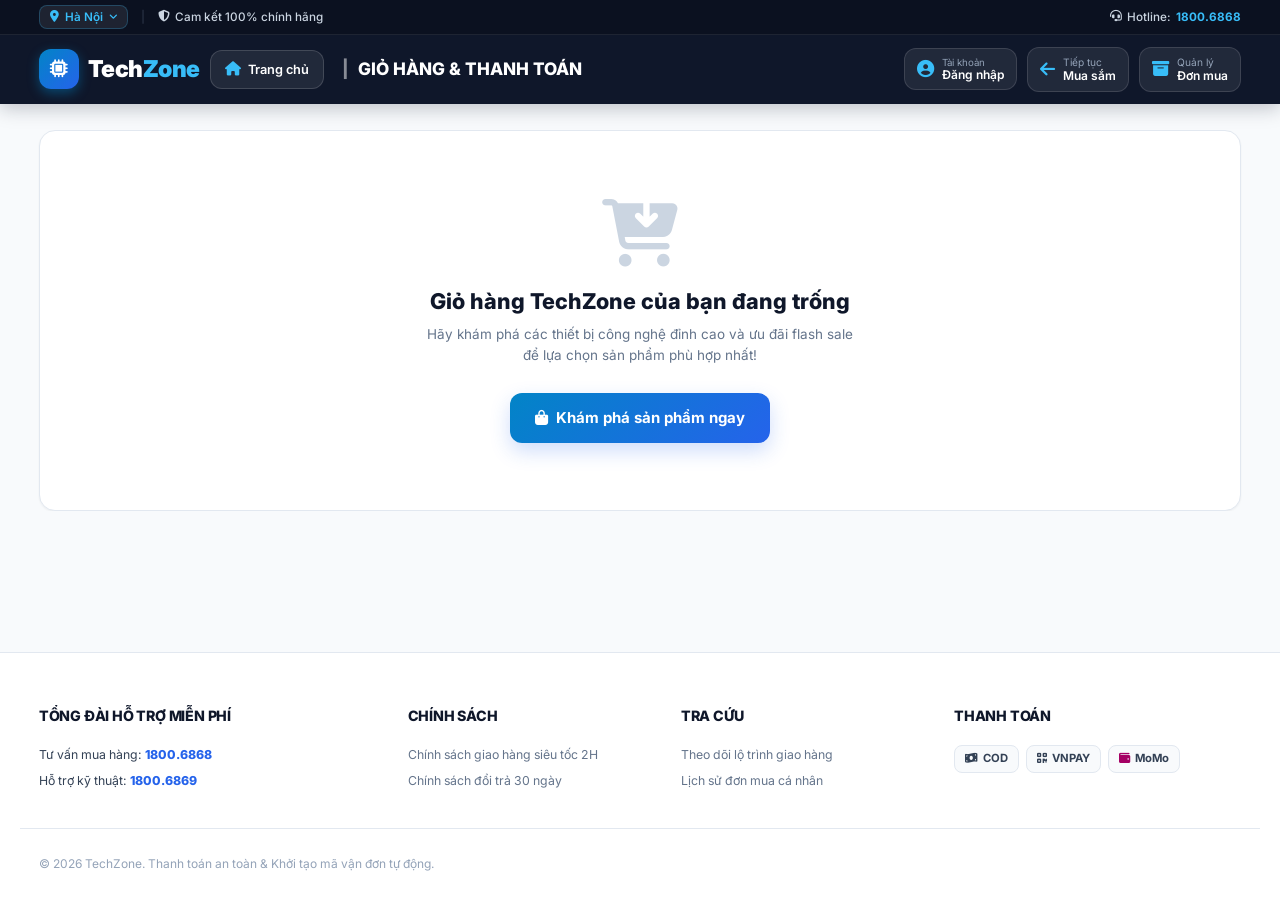
==== commit 7e9bf4a4: "Thiet ke giohang, dangnhap, dangki, responsive, donhang, vanchuyen, voucher" ====
--- a/checkout.html
+++ b/checkout.html
@@ -89,6 +89,32 @@
         </div>
 
         <div class="tz-header-actions">
+          <!-- User Account Button (Đăng nhập / Tên người dùng) -->
+          <div class="tz-user-wrapper" id="tz-user-wrapper">
+            <a href="login.html" class="tz-user-btn" id="tz-user-btn" title="Tài khoản">
+              <i class="fa-solid fa-circle-user"></i>
+              <div class="meta">
+                <span class="sub">Tài khoản</span>
+                <span id="tz-user-name-display">Đăng nhập</span>
+              </div>
+            </a>
+            <div class="tz-user-dropdown" id="tz-user-dropdown">
+              <div class="tz-user-dropdown-header">
+                <i class="fa-solid fa-user-check"></i>
+                <span id="tz-dropdown-greeting">Xin chào, Bạn!</span>
+              </div>
+              <a href="history.html" class="tz-user-dropdown-item">
+                <i class="fa-solid fa-clock-rotate-left"></i> Đơn mua của tôi
+              </a>
+              <a href="#" class="tz-user-dropdown-item" id="tz-btn-profile-info">
+                <i class="fa-solid fa-id-card"></i> Thông tin tài khoản
+              </a>
+              <div class="tz-user-dropdown-item logout" id="tz-btn-logout">
+                <i class="fa-solid fa-arrow-right-from-bracket"></i> Đăng xuất
+              </div>
+            </div>
+          </div>
+
           <a href="products.html" class="tz-nav-btn" title="Tiếp tục mua sắm">
             <i class="fa-solid fa-arrow-left"></i>
             <div class="meta">
--- a/css/style.css
+++ b/css/style.css
@@ -77,7 +77,6 @@
   font-size: 15px;
   width: 100%;
   max-width: 100vw;
-  overflow-x: hidden;
   box-sizing: border-box;
 }
 
@@ -92,7 +91,6 @@
   -webkit-font-smoothing: antialiased;
   width: 100%;
   max-width: 100vw;
-  overflow-x: hidden;
   box-sizing: border-box;
 }
 
@@ -160,13 +158,28 @@
    ========================================================================== */
 .tz-header {
   background-color: var(--tz-navy);
+  position: -webkit-sticky;
   position: sticky;
   top: 0;
-  z-index: 9999999 !important;
+  left: 0;
+  width: 100%;
+  z-index: 9999 !important;
   box-shadow: 0 4px 18px rgba(15, 23, 42, 0.25);
-  width: 100%;
-  max-width: 100%;
   box-sizing: border-box;
+  -webkit-backface-visibility: hidden;
+  backface-visibility: hidden;
+  transition: box-shadow 0.25s ease;
+}
+
+/* Fallback & Enhanced Sticky class qua JS */
+.tz-header.is-sticky,
+.tz-header.tz-header-fixed {
+  position: fixed !important;
+  top: 0 !important;
+  left: 0 !important;
+  width: 100% !important;
+  z-index: 9999 !important;
+  box-shadow: 0 6px 22px rgba(0, 0, 0, 0.35) !important;
 }
 
 /* Top Bar */
@@ -3731,57 +3744,117 @@
 }
 
 /* ==========================================================================
-   13. TOAST NOTIFICATION COMPONENT
+   13. TOAST NOTIFICATION COMPONENT (Góc dưới bên phải)
    ========================================================================== */
 .toast-container {
-  position: fixed;
-  top: 24px;
-  right: 24px;
-  z-index: 9999;
-  display: flex;
-  flex-direction: column;
-  gap: 0.75rem;
-  pointer-events: none;
+  position: fixed !important;
+  bottom: 20px !important;
+  right: 20px !important;
+  top: auto !important;
+  z-index: 9999999 !important;
+  display: flex !important;
+  flex-direction: column-reverse !important;
+  gap: 10px !important;
+  pointer-events: none !important;
+  max-width: calc(100vw - 32px) !important;
 }
 
 .toast {
-  pointer-events: auto;
-  min-width: 320px;
-  max-width: 440px;
-  background-color: white;
-  border-radius: var(--radius-md);
-  padding: 0.95rem 1.15rem;
-  box-shadow: 0 10px 30px rgba(15, 23, 42, 0.15);
-  border-left: 4px solid var(--tz-blue);
-  display: flex;
-  align-items: center;
-  gap: 0.85rem;
-  animation: toastSlide 0.35s ease forwards;
-}
-
-.toast.toast-success { border-left-color: var(--success); }
-.toast.toast-error { border-left-color: var(--danger); }
-.toast.toast-warning { border-left-color: var(--warning); }
-.toast.toast-info { border-left-color: var(--tz-cyan); }
+  pointer-events: auto !important;
+  min-width: 310px !important;
+  max-width: 420px !important;
+  background-color: #ffffff !important;
+  border-radius: 8px !important;
+  padding: 12px 16px !important;
+  box-shadow: 0 10px 25px -5px rgba(0, 0, 0, 0.12), 0 8px 10px -6px rgba(0, 0, 0, 0.08) !important;
+  border: 1px solid #e2e8f0 !important;
+  border-left: 4px solid #10b981 !important;
+  display: flex !important;
+  align-items: flex-start !important;
+  gap: 12px !important;
+  animation: toastSlideInRight 0.35s cubic-bezier(0.16, 1, 0.3, 1) forwards !important;
+  transition: all 0.3s ease !important;
+  box-sizing: border-box !important;
+}
+
+.toast.toast-success {
+  border-left-color: #10b981 !important;
+  border-color: rgba(16, 185, 129, 0.4) !important;
+  background-color: #ffffff !important;
+}
+
+.toast.toast-error {
+  border-left-color: #ef4444 !important;
+  border-color: rgba(239, 68, 68, 0.4) !important;
+}
+
+.toast.toast-warning {
+  border-left-color: #f59e0b !important;
+  border-color: rgba(245, 158, 11, 0.4) !important;
+}
+
+.toast.toast-info {
+  border-left-color: #0284c7 !important;
+  border-color: rgba(2, 132, 199, 0.4) !important;
+}
+
+.toast-icon {
+  font-size: 1.35rem !important;
+  line-height: 1 !important;
+  margin-top: 2px !important;
+  flex-shrink: 0 !important;
+}
+.toast.toast-success .toast-icon { color: #10b981 !important; }
+.toast.toast-error .toast-icon { color: #ef4444 !important; }
+.toast.toast-warning .toast-icon { color: #f59e0b !important; }
+.toast.toast-info .toast-icon { color: #0284c7 !important; }
+
+.toast-body {
+  flex: 1 !important;
+  min-width: 0 !important;
+}
+
+.toast-title {
+  font-size: 0.92rem !important;
+  font-weight: 700 !important;
+  color: #0f172a !important;
+  margin-bottom: 3px !important;
+  line-height: 1.3 !important;
+}
 
 .toast-msg {
-  flex: 1;
-  font-size: 0.88rem;
-  font-weight: 600;
-  color: var(--text-main);
-  line-height: 1.45;
+  font-size: 0.84rem !important;
+  font-weight: 500 !important;
+  color: #475569 !important;
+  line-height: 1.45 !important;
+  word-break: break-word !important;
 }
 
 .toast-close-btn {
-  background: transparent;
-  color: var(--text-light);
-  font-size: 1.1rem;
-  cursor: pointer;
-}
-
-@keyframes toastSlide {
-  from { transform: translateX(110%); opacity: 0; }
-  to { transform: translateX(0); opacity: 1; }
+  background: transparent !important;
+  border: none !important;
+  color: #94a3b8 !important;
+  font-size: 1.25rem !important;
+  line-height: 1 !important;
+  cursor: pointer !important;
+  padding: 0 0 0 6px !important;
+  transition: color 0.15s ease !important;
+  align-self: flex-start !important;
+}
+
+.toast-close-btn:hover {
+  color: #0f172a !important;
+}
+
+@keyframes toastSlideInRight {
+  from {
+    transform: translateX(110%);
+    opacity: 0;
+  }
+  to {
+    transform: translateX(0);
+    opacity: 1;
+  }
 }
 
 /* ==========================================================================
@@ -4881,3 +4954,445 @@
   color: white !important;
   box-shadow: 0 2px 8px rgba(2, 132, 199, 0.25);
 }
+
+/* ==========================================================================
+   USER AUTH & ACCOUNT DROPDOWN STYLES
+   ========================================================================== */
+.tz-user-wrapper {
+  position: relative;
+  display: inline-block;
+}
+
+.tz-user-btn {
+  display: flex;
+  align-items: center;
+  gap: 0.55rem;
+  color: white;
+  padding: 0.5rem 0.8rem;
+  border-radius: var(--radius-md);
+  background-color: rgba(255, 255, 255, 0.08);
+  font-size: 0.8rem;
+  font-weight: 600;
+  border: 1px solid rgba(255, 255, 255, 0.12);
+  white-space: nowrap;
+  position: relative;
+  transition: var(--transition);
+  cursor: pointer;
+  text-decoration: none;
+}
+
+.tz-user-btn:hover {
+  background-color: rgba(255, 255, 255, 0.18);
+  border-color: rgba(255, 255, 255, 0.25);
+  transform: translateY(-1px);
+}
+
+.tz-user-btn i.fa-circle-user,
+.tz-user-btn i.fa-user {
+  font-size: 1.15rem;
+  color: #38bdf8;
+}
+
+.tz-user-btn .meta {
+  display: flex;
+  flex-direction: column;
+  line-height: 1.15;
+  text-align: left;
+}
+
+.tz-user-btn .meta .sub {
+  font-size: 0.65rem;
+  color: #94a3b8;
+  font-weight: 400;
+}
+
+.tz-user-dropdown {
+  position: absolute;
+  top: calc(100% + 8px);
+  right: 0;
+  width: 200px;
+  background: #ffffff;
+  border-radius: 10px;
+  box-shadow: 0 10px 25px -5px rgba(0, 0, 0, 0.15), 0 8px 10px -6px rgba(0, 0, 0, 0.1);
+  border: 1px solid #e2e8f0;
+  padding: 0.5rem 0;
+  z-index: 10000;
+  display: none;
+  animation: tzFadeIn 0.2s ease-out;
+}
+
+.tz-user-dropdown.show {
+  display: block;
+}
+
+.tz-user-dropdown-header {
+  padding: 0.65rem 1rem;
+  border-bottom: 1px solid #f1f5f9;
+  display: flex;
+  align-items: center;
+  gap: 0.5rem;
+  color: #0f172a;
+  font-weight: 700;
+  font-size: 0.88rem;
+}
+
+.tz-user-dropdown-header i {
+  color: #0284c7;
+}
+
+.tz-user-dropdown-item {
+  display: flex;
+  align-items: center;
+  gap: 0.65rem;
+  padding: 0.6rem 1rem;
+  color: #334155;
+  font-size: 0.84rem;
+  font-weight: 500;
+  text-decoration: none;
+  transition: all 0.15s ease;
+  cursor: pointer;
+}
+
+.tz-user-dropdown-item:hover {
+  background-color: #f8fafc;
+  color: #0284c7;
+}
+
+.tz-user-dropdown-item.logout {
+  color: #ef4444;
+  border-top: 1px solid #f1f5f9;
+  margin-top: 0.25rem;
+}
+
+.tz-user-dropdown-item.logout:hover {
+  background-color: #fef2f2;
+  color: #dc2626;
+}
+
+/* Auth Page Containers */
+.tz-auth-page {
+  min-height: calc(100vh - 200px);
+  display: flex;
+  align-items: center;
+  justify-content: center;
+  padding: 2.5rem 1rem;
+  background: linear-gradient(135deg, #f8fafc 0%, #e2e8f0 100%);
+}
+
+.tz-auth-card {
+  width: 100%;
+  max-width: 440px;
+  background: #ffffff;
+  border-radius: 16px;
+  box-shadow: 0 10px 30px rgba(15, 23, 42, 0.08);
+  border: 1px solid #e2e8f0;
+  overflow: hidden;
+  padding: 2rem 2.25rem;
+}
+
+.tz-auth-header {
+  text-align: center;
+  margin-bottom: 1.75rem;
+}
+
+.tz-auth-header .logo-mini {
+  display: inline-flex;
+  align-items: center;
+  gap: 0.5rem;
+  font-size: 1.6rem;
+  font-weight: 900;
+  color: #0f172a;
+  margin-bottom: 0.5rem;
+  text-decoration: none;
+}
+
+.tz-auth-header .logo-mini .chip {
+  width: 34px;
+  height: 34px;
+  border-radius: 8px;
+  background: #0284c7;
+  color: white;
+  display: flex;
+  align-items: center;
+  justify-content: center;
+  font-size: 1.05rem;
+}
+
+.tz-auth-header h2 {
+  font-size: 1.35rem;
+  font-weight: 800;
+  color: #0f172a;
+  margin-bottom: 0.25rem;
+}
+
+.tz-auth-header p {
+  font-size: 0.85rem;
+  color: #64748b;
+}
+
+.tz-auth-form {
+  display: flex;
+  flex-direction: column;
+  gap: 1.15rem;
+}
+
+.tz-form-group {
+  display: flex;
+  flex-direction: column;
+  gap: 0.4rem;
+}
+
+.tz-form-group label {
+  font-size: 0.82rem;
+  font-weight: 700;
+  color: #334155;
+}
+
+.tz-input-with-icon {
+  position: relative;
+  display: flex;
+  align-items: center;
+}
+
+.tz-input-with-icon i {
+  position: absolute;
+  left: 1rem;
+  color: #94a3b8;
+  font-size: 0.95rem;
+}
+
+.tz-input-with-icon input {
+  width: 100%;
+  padding: 0.75rem 1rem 0.75rem 2.6rem;
+  border: 1.5px solid #cbd5e1;
+  border-radius: 10px;
+  font-size: 0.88rem;
+  color: #1e293b;
+  transition: all 0.2s ease;
+  box-sizing: border-box;
+}
+
+.tz-input-with-icon input:focus {
+  border-color: #0284c7;
+  outline: none;
+  box-shadow: 0 0 0 3px rgba(2, 132, 199, 0.15);
+}
+
+.tz-btn-auth-submit {
+  width: 100%;
+  padding: 0.8rem;
+  background: linear-gradient(135deg, #0284c7, #2563eb);
+  color: white;
+  border: none;
+  border-radius: 10px;
+  font-size: 0.95rem;
+  font-weight: 700;
+  cursor: pointer;
+  transition: all 0.2s ease;
+  box-shadow: 0 4px 12px rgba(2, 132, 199, 0.25);
+  margin-top: 0.5rem;
+}
+
+.tz-btn-auth-submit:hover {
+  background: linear-gradient(135deg, #0369a1, #1d4ed8);
+  box-shadow: 0 6px 16px rgba(2, 132, 199, 0.35);
+  transform: translateY(-1px);
+}
+
+.tz-auth-footer {
+  text-align: center;
+  font-size: 0.84rem;
+  color: #64748b;
+  margin-top: 1.5rem;
+  padding-top: 1.25rem;
+  border-top: 1px solid #f1f5f9;
+}
+
+.tz-auth-footer a {
+  color: #0284c7;
+  font-weight: 700;
+  text-decoration: none;
+}
+
+.tz-auth-footer a:hover {
+  text-decoration: underline;
+}
+
+/* Mobile Icon adaptation */
+@media (max-width: 992px) {
+  .tz-user-btn {
+    width: 36px !important;
+    height: 36px !important;
+    min-width: 36px !important;
+    max-width: 36px !important;
+    padding: 0 !important;
+    border-radius: 50% !important;
+    display: inline-flex !important;
+    align-items: center !important;
+    justify-content: center !important;
+    flex-shrink: 0 !important;
+    background: rgba(255, 255, 255, 0.1) !important;
+    border: 1px solid rgba(255, 255, 255, 0.18) !important;
+    color: #ffffff !important;
+    gap: 0 !important;
+  }
+
+/* Social Login Options Divider */
+.tz-auth-separator {
+  display: flex !important;
+  align-items: center !important;
+  justify-content: center !important;
+  text-align: center !important;
+  gap: 12px !important;
+  margin: 22px 0 18px 0 !important;
+  color: #6c757d !important;
+  font-size: 13.5px !important;
+  font-weight: 500 !important;
+  width: 100% !important;
+  box-sizing: border-box !important;
+}
+
+.tz-auth-separator::before,
+.tz-auth-separator::after {
+  content: '' !important;
+  flex: 1 !important;
+  height: 1px !important;
+  background-color: #e0e0e0 !important;
+  border: none !important;
+}
+
+.tz-auth-separator span {
+  padding: 0 4px !important;
+  white-space: nowrap !important;
+}
+
+/* 4 Social Login Buttons: 2-Part Layout with Vertical Divider */
+.tz-social-login-list {
+  display: flex !important;
+  flex-direction: column !important;
+  gap: 0.75rem !important;
+  width: 100% !important;
+  margin-top: 0.5rem !important;
+}
+
+.tz-btn-social-item {
+  width: 100% !important;
+  height: 48px !important; /* Chiều cao cố định 46px - 48px */
+  min-height: 48px !important;
+  max-height: 48px !important;
+  display: flex !important;
+  align-items: center !important;
+  border-radius: 6px !important;
+  font-size: 14.5px !important;
+  font-weight: 500 !important;
+  color: #ffffff !important;
+  cursor: pointer !important;
+  transition: all 0.2s ease !important;
+  border: none !important;
+  box-sizing: border-box !important;
+  text-decoration: none !important;
+  overflow: hidden !important;
+  padding: 0 !important;
+  box-shadow: 0 2px 4px rgba(0, 0, 0, 0.1) !important;
+}
+
+.tz-btn-social-item:hover {
+  filter: brightness(1.08) !important;
+  box-shadow: 0 4px 10px rgba(0, 0, 0, 0.2) !important;
+  transform: translateY(-1px) !important;
+}
+
+.tz-btn-social-item.is-authenticating {
+  opacity: 0.88 !important;
+  cursor: wait !important;
+  pointer-events: none !important;
+  box-shadow: 0 0 0 2px rgba(255, 255, 255, 0.4) inset !important;
+}
+
+/* Phần bên trái: Khung chứa Icon cố định 55px, căn giữa, border-right 1px solid rgba(255,255,255,0.3) */
+.tz-btn-social-item .social-icon-box {
+  width: 55px !important;
+  min-width: 55px !important;
+  max-width: 55px !important;
+  height: 100% !important;
+  display: flex !important;
+  align-items: center !important;
+  justify-content: center !important;
+  border-right: 1px solid rgba(255, 255, 255, 0.3) !important;
+  background-color: rgba(0, 0, 0, 0.08) !important;
+  flex-shrink: 0 !important;
+  box-sizing: border-box !important;
+  padding: 0 !important;
+}
+
+/* Khống chế kích thước icon SVG / IMG tuyệt đối 20px x 20px */
+.tz-btn-social-item .social-icon-box svg,
+.tz-btn-social-item .social-icon-box img {
+  width: 20px !important;
+  height: 20px !important;
+  min-width: 20px !important;
+  min-height: 20px !important;
+  max-width: 20px !important;
+  max-height: 20px !important;
+  object-fit: contain !important;
+  display: block !important;
+  flex-shrink: 0 !important;
+}
+
+.tz-btn-social-item.social-apple .social-icon-box img {
+  filter: brightness(0) invert(1) !important;
+}
+
+/* Phần bên phải: Khung chứa Chữ chiếm phần còn lại, căn giữa tuyệt đối */
+.tz-btn-social-item .social-text {
+  flex: 1 !important;
+  text-align: center !important;
+  font-size: 14.5px !important;
+  font-weight: 500 !important;
+  color: #ffffff !important;
+  letter-spacing: 0.2px !important;
+  padding: 0 10px !important;
+  white-space: nowrap !important;
+}
+
+/* 1. Nút Google: Nền màu đỏ #dc4e41 */
+.tz-btn-social-item.social-google {
+  background-color: #dc4e41 !important;
+}
+
+/* 2. Nút Facebook: Nền màu xanh dương #1877F2 */
+.tz-btn-social-item.social-facebook {
+  background-color: #1877F2 !important;
+}
+
+/* 3. Nút Zalo: Nền màu xanh đặc trưng của Zalo #0068FF */
+.tz-btn-social-item.social-zalo {
+  background-color: #0068FF !important;
+}
+
+/* 4. Nút Apple: Nền màu đen #000000 */
+.tz-btn-social-item.social-apple {
+  background-color: #000000 !important;
+}
+
+/* Đường gạch ngang mờ phân cách bên dưới các nút social */
+.tz-auth-bottom-divider {
+  width: 100% !important;
+  height: 1px !important;
+  background-color: #e0e0e0 !important;
+  margin: 22px 0 16px 0 !important;
+  border: none !important;
+}
+
+.tz-auth-or-divider {
+  width: 100% !important;
+  height: 1px !important;
+  background-color: #e0e0e0 !important;
+  margin: 22px 0 16px 0 !important;
+  border: none !important;
+}
+.tz-auth-or-divider span {
+  display: none !important;
+}
+
+
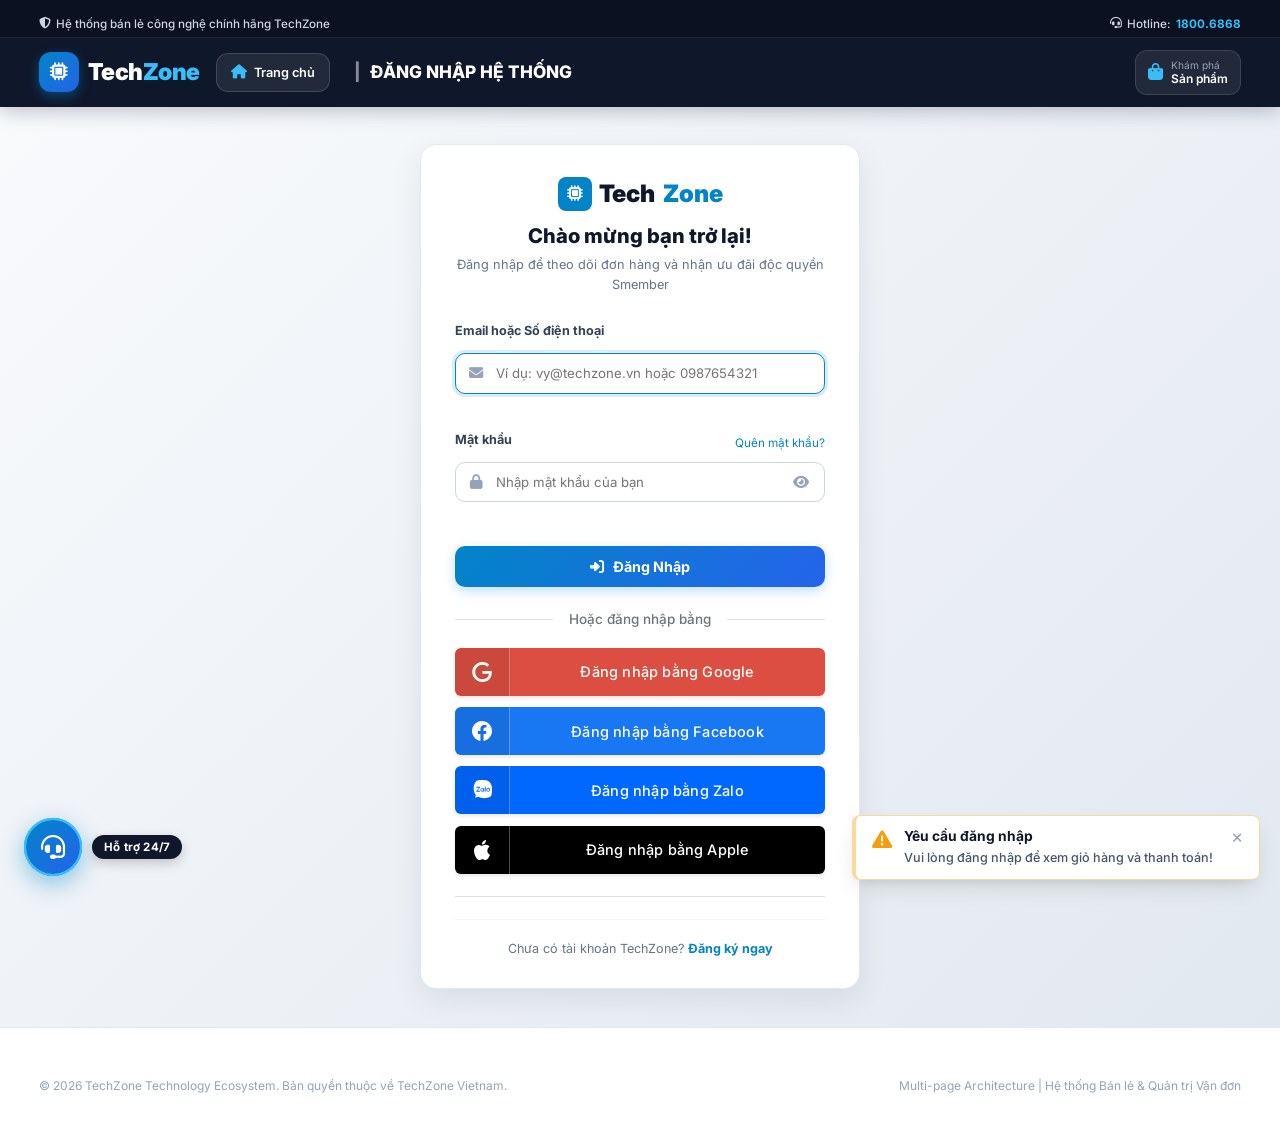
==== commit 657c5c57: "kiemtra, sualoi, hoanthien" ====
--- a/checkout.html
+++ b/checkout.html
@@ -12,6 +12,16 @@
   <link rel="stylesheet" href="css/style.css">
 </head>
 <body>
+  <!-- Page Transition Loader -->
+  <div id="pageLoader" class="page-loader-overlay">
+    <div class="loader-spinner-wrap">
+      <div class="loader-spinner"></div>
+      <div class="loader-brand">
+        <span class="loader-dot"></span> TechZone
+      </div>
+    </div>
+  </div>
+
 
   <!-- TechZone Header -->
   <header class="tz-header">
@@ -29,29 +39,30 @@
               <div class="tz-dropdown-header">
                 <i class="fa-solid fa-map-location-dot"></i>
                 <span>Chọn khu vực nhận hàng:</span>
+                <button type="button" class="tz-location-close-btn location-modal-close" aria-label="Đóng chọn khu vực" onclick="closeLocationModal()">&times;</button>
               </div>
               <ul class="tz-location-list">
-                <li class="tz-location-item" data-city="Hà Nội" role="option">
+                <li class="tz-location-item" data-city="Hà Nội" onclick="selectLocation('Hà Nội')" role="option">
                   <span class="tz-city-name"><i class="fa-solid fa-building"></i> Hà Nội</span>
                   <i class="fa-solid fa-check tz-city-check"></i>
                 </li>
-                <li class="tz-location-item" data-city="TP. Hồ Chí Minh" role="option">
+                <li class="tz-location-item" data-city="TP. Hồ Chí Minh" onclick="selectLocation('TP. Hồ Chí Minh')" role="option">
                   <span class="tz-city-name"><i class="fa-solid fa-building"></i> TP. Hồ Chí Minh</span>
                   <i class="fa-solid fa-check tz-city-check"></i>
                 </li>
-                <li class="tz-location-item" data-city="Đà Nẵng" role="option">
+                <li class="tz-location-item" data-city="Đà Nẵng" onclick="selectLocation('Đà Nẵng')" role="option">
                   <span class="tz-city-name"><i class="fa-solid fa-building"></i> Đà Nẵng</span>
                   <i class="fa-solid fa-check tz-city-check"></i>
                 </li>
-                <li class="tz-location-item" data-city="Cần Thơ" role="option">
+                <li class="tz-location-item" data-city="Cần Thơ" onclick="selectLocation('Cần Thơ')" role="option">
                   <span class="tz-city-name"><i class="fa-solid fa-building"></i> Cần Thơ</span>
                   <i class="fa-solid fa-check tz-city-check"></i>
                 </li>
-                <li class="tz-location-item" data-city="Hải Phòng" role="option">
+                <li class="tz-location-item" data-city="Hải Phòng" onclick="selectLocation('Hải Phòng')" role="option">
                   <span class="tz-city-name"><i class="fa-solid fa-building"></i> Hải Phòng</span>
                   <i class="fa-solid fa-check tz-city-check"></i>
                 </li>
-                <li class="tz-location-item" data-city="Đồng Nai" role="option">
+                <li class="tz-location-item" data-city="Đồng Nai" onclick="selectLocation('Đồng Nai')" role="option">
                   <span class="tz-city-name"><i class="fa-solid fa-building"></i> Đồng Nai</span>
                   <i class="fa-solid fa-check tz-city-check"></i>
                 </li>
@@ -88,49 +99,53 @@
           <span class="tz-title-sep">|</span> Giỏ Hàng & Thanh Toán
         </div>
 
-        <div class="tz-header-actions">
-          <!-- User Account Button (Đăng nhập / Tên người dùng) -->
-          <div class="tz-user-wrapper" id="tz-user-wrapper">
-            <a href="login.html" class="tz-user-btn" id="tz-user-btn" title="Tài khoản">
+                <!-- Action Group on the Right (Tách rời độc lập Tài khoản và Giỏ hàng, khoảng cách 16px) -->
+        <div class="tz-header-actions header-right-actions">
+          
+          <!-- Khối Tài khoản độc lập -->
+          <div class="tz-user-wrapper user-account-wrapper" id="tz-user-wrapper">
+            <a href="login.html" class="tz-user-btn" id="tz-user-btn" title="Tài khoản" onclick="if(window.toggleUserDropdown) { toggleUserDropdown(event); }">
               <i class="fa-solid fa-circle-user"></i>
               <div class="meta">
                 <span class="sub">Tài khoản</span>
                 <span id="tz-user-name-display">Đăng nhập</span>
               </div>
             </a>
-            <div class="tz-user-dropdown" id="tz-user-dropdown">
+            <div class="tz-user-dropdown user-dropdown-menu" id="tz-user-dropdown">
               <div class="tz-user-dropdown-header">
                 <i class="fa-solid fa-user-check"></i>
                 <span id="tz-dropdown-greeting">Xin chào, Bạn!</span>
               </div>
               <a href="history.html" class="tz-user-dropdown-item">
-                <i class="fa-solid fa-clock-rotate-left"></i> Đơn mua của tôi
+                <i class="fa-solid fa-clock-rotate-left"></i>
+                <span>Đơn mua của tôi</span>
               </a>
-              <a href="#" class="tz-user-dropdown-item" id="tz-btn-profile-info">
-                <i class="fa-solid fa-id-card"></i> Thông tin tài khoản
+              <a href="vouchers.html" class="tz-user-dropdown-item">
+                <span class="tz-dropdown-item-icon">🎟️</span>
+                <span>Kho voucher của tôi</span>
+                <span class="tz-dropdown-voucher-badge" id="userVoucherBadge" style="display: none;"></span>
+              </a>
+              <a href="profile.html" class="tz-user-dropdown-item" id="tz-btn-profile-info">
+                <i class="fa-solid fa-id-card"></i>
+                <span>Thông tin tài khoản</span>
               </a>
               <div class="tz-user-dropdown-item logout" id="tz-btn-logout">
-                <i class="fa-solid fa-arrow-right-from-bracket"></i> Đăng xuất
-              </div>
-            </div>
-          </div>
-
-          <a href="products.html" class="tz-nav-btn" title="Tiếp tục mua sắm">
-            <i class="fa-solid fa-arrow-left"></i>
+                <i class="fa-solid fa-arrow-right-from-bracket"></i>
+                <span>Đăng xuất</span>
+              </div>
+            </div>
+          </div>
+
+          <!-- Nút Giỏ hàng độc lập hoàn toàn -->
+          <a href="checkout.html" class="tz-nav-btn tz-cart-btn header-cart-btn" title="Xem giỏ hàng TechZone">
+            <i class="fa-solid fa-cart-shopping"></i>
             <div class="meta">
-              <span class="sub">Tiếp tục</span>
-              <span>Mua sắm</span>
-            </div>
+              <span class="sub">Giỏ hàng</span>
+              <span>Thanh toán</span>
+            </div>
+            <span class="tz-cart-badge">0</span>
           </a>
 
-          <!-- Single Order History / Đơn Mua Button -->
-          <a href="history.html" class="tz-nav-btn" id="nav-orders-btn" title="Đơn mua & Tra cứu lộ trình">
-            <i class="fa-solid fa-box-archive"></i>
-            <div class="meta">
-              <span class="sub">Quản lý</span>
-              <span>Đơn mua</span>
-            </div>
-          </a>
         </div>
       </div>
     </div>
@@ -138,7 +153,7 @@
 
   <!-- Checkout Main Content -->
   <main class="main-content">
-    <div class="container" style="padding-top: 1.75rem;">
+    <div class="container tz-checkout-page-container" style="padding-top: 1.75rem;">
       
       <!-- Empty Cart Message Box -->
       <div id="checkout-empty-state" style="display: none; text-align: center; background: white; padding: 4.5rem 1rem; border-radius: 16px; border: 1px solid var(--border); box-shadow: var(--shadow-sm);">
@@ -161,9 +176,34 @@
             
             <!-- 1. Customer Info -->
             <div class="tz-checkout-card">
-              <h3 class="tz-card-header-title">
-                <i class="fa-solid fa-address-book"></i> 1. Thông Tin Nhận Hàng
-              </h3>
+              <div style="display: flex; align-items: center; justify-content: space-between; margin-bottom: 1rem; flex-wrap: wrap; gap: 8px;">
+                <h3 class="tz-card-header-title" style="margin-bottom: 0;">
+                  <i class="fa-solid fa-address-book"></i> 1. Thông Tin Nhận Hàng
+                </h3>
+                <button type="button" id="btn-open-address-modal" class="btn-select-address-book">
+                  <i class="fa-solid fa-book-bookmark"></i> Chọn từ sổ địa chỉ (<span id="address-count-badge">0</span>)
+                </button>
+              </div>
+
+              <!-- Active Address Banner (Hiển thị địa chỉ đang áp dụng) -->
+              <div id="active-address-summary" class="active-address-summary" style="display: none;">
+                <div class="active-addr-card">
+                  <div class="active-addr-top-row">
+                    <div class="active-addr-user-meta">
+                      <span class="active-addr-name">Quản trị viên TechZone</span>
+                      <span class="active-addr-badge-default"><i class="fa-solid fa-star"></i> Mặc định</span>
+                    </div>
+                    <button type="button" class="btn-change-addr-compact" id="btn-change-addr-link">
+                      <span>Đổi địa chỉ</span> <i class="fa-solid fa-angle-right"></i>
+                    </button>
+                  </div>
+                  <div class="active-addr-bottom-row">
+                    <span class="active-addr-phone"><i class="fa-solid fa-phone"></i> (+84) 0988.123.456</span>
+                    <span class="active-addr-sep">•</span>
+                    <span class="active-addr-detail">Tầng 5, Tòa nhà TechZone Tower, 18 Phố Huế, Hoàn Kiếm, Hà Nội</span>
+                  </div>
+                </div>
+              </div>
 
               <div class="tz-form-grid">
                 <div class="tz-form-group">
@@ -304,12 +344,24 @@
 
             <!-- Voucher Code Box -->
             <div style="margin: 1.25rem 0; padding-top: 1rem; border-top: 1px dashed var(--border);">
+              <div style="display: flex; justify-content: space-between; align-items: center; margin-bottom: 0.5rem;">
+                <label style="font-size: 0.84rem; font-weight: 700; color: #334155; margin: 0; display: flex; align-items: center; gap: 6px;">
+                  <i class="fa-solid fa-ticket" style="color: #ea580c;"></i> Mã giảm giá TechZone
+                </label>
+                <button type="button" class="btn-select-voucher-link" id="btn-open-voucher-modal">
+                  <i class="fa-solid fa-wallet"></i> Chọn Voucher từ ví của bạn (<span id="checkout-voucher-avail-count">0</span>)
+                </button>
+              </div>
               <form id="voucher-form" style="display: flex; gap: 0.45rem;">
-                <input type="text" id="voucher-code" class="tz-input" placeholder="Mã giảm giá (Thử: TECHZONE50)" style="font-size: 0.82rem; padding: 0.55rem 0.75rem; text-transform: uppercase;">
+                <input type="text" id="voucher-code" class="tz-input" placeholder="Nhập mã hoặc bấm Chọn Voucher..." style="font-size: 0.82rem; padding: 0.55rem 0.75rem; text-transform: uppercase;">
                 <button type="submit" class="btn-tz-primary" style="padding: 0.55rem 1rem; font-size: 0.82rem; flex-shrink: 0;">
                   Áp dụng
                 </button>
               </form>
+              <!-- Banner voucher đang áp dụng -->
+              <div id="applied-voucher-tag" class="applied-voucher-tag" style="display: none; margin-top: 8px;">
+                <!-- Injected dynamically by JS -->
+              </div>
             </div>
 
             <!-- Price Breakdown -->
@@ -385,7 +437,185 @@
     </div>
   </footer>
 
+    <!-- Custom Center Modal: Xác nhận đăng xuất -->
+  <div class="tz-modal-overlay" id="tz-logout-modal" role="dialog" aria-modal="true" aria-labelledby="tz-logout-title">
+    <div class="tz-modal-content">
+      <div class="tz-modal-icon-badge">
+        <i class="fa-solid fa-arrow-right-from-bracket"></i>
+      </div>
+      <h3 class="tz-modal-title" id="tz-logout-title">Xác nhận đăng xuất</h3>
+      <p class="tz-modal-desc">Bạn có chắc chắn muốn đăng xuất khỏi tài khoản này không?</p>
+      <div class="tz-modal-btn-group">
+        <button type="button" class="tz-btn-modal-cancel" id="tz-btn-cancel-logout">Hủy bỏ</button>
+        <button type="button" class="tz-btn-modal-logout" id="tz-btn-confirm-logout">Đăng xuất</button>
+      </div>
+    </div>
+  </div>
+
+    <!-- Google Account Selector Modal -->
+  <div class="tz-modal-overlay" id="tz-google-modal" role="dialog" aria-modal="true" aria-labelledby="tz-google-modal-title">
+    <div class="tz-google-modal-card">
+      <div class="google-modal-header">
+        <img src="images/google-icon.svg" alt="Google" width="32" height="32" class="google-logo">
+        <h3 id="tz-google-modal-title">Đăng nhập bằng Google</h3>
+        <p class="google-sub">Chọn tài khoản Google để tiếp tục đến <strong>TechZone</strong></p>
+      </div>
+
+      <div class="google-account-list">
+        <!-- Account 1 -->
+        <div class="google-account-item" data-fullname="Nguyễn Văn An" data-email="an.nguyen@gmail.com">
+          <div class="google-avatar avatar-blue">A</div>
+          <div class="google-user-meta">
+            <div class="google-user-name">Nguyễn Văn An</div>
+            <div class="google-user-email">an.nguyen@gmail.com</div>
+          </div>
+          <i class="fa-solid fa-angle-right google-arrow"></i>
+        </div>
+
+        <!-- Account 2 -->
+        <div class="google-account-item" data-fullname="Trần Thị Mai" data-email="mai.tran@gmail.com">
+          <div class="google-avatar avatar-purple">M</div>
+          <div class="google-user-meta">
+            <div class="google-user-name">Trần Thị Mai</div>
+            <div class="google-user-email">mai.tran@gmail.com</div>
+          </div>
+          <i class="fa-solid fa-angle-right google-arrow"></i>
+        </div>
+
+        <!-- Account 3: Custom Google Toggle -->
+        <div class="google-account-item google-custom-toggle" id="btn-toggle-custom-google">
+          <div class="google-avatar avatar-gray">
+            <i class="fa-solid fa-user-plus"></i>
+          </div>
+          <div class="google-user-meta">
+            <div class="google-user-name">Sử dụng tài khoản khác</div>
+            <div class="google-user-email">Nhập họ tên và Gmail của bạn</div>
+          </div>
+          <i class="fa-solid fa-angle-down google-arrow" id="google-arrow-toggle"></i>
+        </div>
+      </div>
+
+      <!-- Custom Google Input Form -->
+      <form class="google-custom-form" id="form-custom-google" style="display: none;">
+        <div class="google-input-group">
+          <label for="google-custom-name">Họ và tên Google của bạn</label>
+          <input type="text" id="google-custom-name" placeholder="Ví dụ: Lê Hoàng Nam" required>
+        </div>
+        <div class="google-input-group">
+          <label for="google-custom-email">Địa chỉ Email Google (Gmail)</label>
+          <input type="email" id="google-custom-email" placeholder="Ví dụ: nam.le@gmail.com" required>
+        </div>
+        <button type="submit" class="btn-submit-google-custom">
+          <i class="fa-solid fa-arrow-right-to-bracket"></i> Đăng nhập với tài khoản này
+        </button>
+      </form>
+
+      <div class="google-modal-footer">
+        <button type="button" class="btn-cancel-google" id="btn-close-google-modal">Hủy bỏ</button>
+        <span class="google-secure-badge"><i class="fa-solid fa-shield-halved"></i> Google Identity Services</span>
+      </div>
+    </div>
+  </div>
+
   <div class="toast-container"></div>
   <script src="js/main.js"></script>
+  <!-- Modal Sổ Địa Chỉ Nhận Hàng (Address Book Modal) -->
+  <div class="tz-modal-overlay" id="tz-address-modal" role="dialog" aria-modal="true" aria-labelledby="tz-addr-modal-title">
+    <div class="tz-modal-content tz-address-modal-content" style="max-width: 580px; text-align: left; padding: 24px;">
+      <div style="display: flex; align-items: center; justify-content: space-between; border-bottom: 1px solid #f1f5f9; padding-bottom: 14px; margin-bottom: 16px;">
+        <div style="display: flex; align-items: center; gap: 10px;">
+          <div style="width: 38px; height: 38px; border-radius: 50%; background: #e0f2fe; color: #0284c7; display: flex; align-items: center; justify-content: center; font-size: 1.15rem;">
+            <i class="fa-solid fa-address-book"></i>
+          </div>
+          <div>
+            <h3 id="tz-addr-modal-title" style="font-size: 1.15rem; font-weight: 800; color: #1e293b; margin: 0;">Sổ Địa Chỉ Nhận Hàng</h3>
+            <span style="font-size: 0.8rem; color: #64748b;">Chọn địa chỉ nhận hàng có sẵn hoặc thêm địa chỉ mới</span>
+          </div>
+        </div>
+        <button type="button" id="btn-close-address-modal" style="background: none; border: none; font-size: 1.25rem; color: #94a3b8; cursor: pointer;">
+          <i class="fa-solid fa-xmark"></i>
+        </button>
+      </div>
+
+      <div style="padding: 4px 0 16px;">
+        <!-- Danh sách địa chỉ đã lưu -->
+        <div id="address-book-list" class="address-book-list">
+          <!-- Rendered dynamically by JS -->
+        </div>
+
+        <!-- Form thêm địa chỉ mới -->
+        <div id="add-address-form-box" class="add-address-form-box" style="display: none;">
+          <h4 style="font-size: 0.95rem; font-weight: 800; color: #1e293b; margin-bottom: 0.75rem; display: flex; align-items: center; gap: 6px;">
+            <i class="fa-solid fa-plus-circle" style="color: #0284c7;"></i> Thêm Địa Chỉ Nhận Hàng Mới
+          </h4>
+          <div class="tz-form-grid" style="gap: 10px;">
+            <div class="tz-form-group">
+              <label class="tz-label" for="new-addr-name">Họ và tên người nhận <span class="req">*</span></label>
+              <input type="text" id="new-addr-name" class="tz-input" placeholder="Ví dụ: Nguyễn Văn An">
+            </div>
+            <div class="tz-form-group">
+              <label class="tz-label" for="new-addr-phone">Số điện thoại liên hệ <span class="req">*</span></label>
+              <input type="tel" id="new-addr-phone" class="tz-input" placeholder="Ví dụ: 0912 345 678">
+            </div>
+            <div class="tz-form-group full">
+              <label class="tz-label" for="new-addr-city">Tỉnh / Thành phố <span class="req">*</span></label>
+              <select id="new-addr-city" class="tz-input">
+                <option value="Hà Nội">Hà Nội (Giao siêu tốc 2H)</option>
+                <option value="TP. Hồ Chí Minh">TP. Hồ Chí Minh (Giao siêu tốc 2H)</option>
+                <option value="Đà Nẵng">Đà Nẵng (Giao siêu tốc 2H)</option>
+                <option value="Hải Phòng">Hải Phòng</option>
+                <option value="Cần Thơ">Cần Thơ</option>
+                <option value="Bình Dương">Bình Dương</option>
+                <option value="Đồng Nai">Đồng Nai</option>
+              </select>
+            </div>
+            <div class="tz-form-group full">
+              <label class="tz-label" for="new-addr-detail">Địa chỉ chi tiết (Số nhà, đường, phường/xã) <span class="req">*</span></label>
+              <input type="text" id="new-addr-detail" class="tz-input" placeholder="Ví dụ: Số 25 Tạ Quang Bửu, Phường Bách Khoa">
+            </div>
+            <div class="tz-form-group full">
+              <label style="display: flex; align-items: center; gap: 8px; font-size: 0.85rem; font-weight: 600; color: #334155; cursor: pointer;">
+                <input type="checkbox" id="new-addr-default" style="accent-color: #0284c7; width: 16px; height: 16px;">
+                <span>Đặt làm địa chỉ giao hàng mặc định cho các đơn sau</span>
+              </label>
+            </div>
+          </div>
+          <div style="display: flex; justify-content: flex-end; gap: 8px; margin-top: 12px;">
+            <button type="button" id="btn-cancel-add-addr" class="btn-shopee-secondary" style="padding: 7px 14px; font-size: 0.84rem;">
+              Hủy
+            </button>
+            <button type="button" id="btn-save-new-addr" class="btn-shopee-primary" style="padding: 7px 18px; font-size: 0.84rem;">
+              <i class="fa-solid fa-floppy-disk"></i> Lưu địa chỉ
+            </button>
+          </div>
+        </div>
+
+        <button type="button" id="btn-toggle-add-addr-form" class="btn-outline-add-addr">
+          <i class="fa-solid fa-plus"></i> Thêm địa chỉ mới
+        </button>
+      </div>
+    </div>
+  </div>
+
+  <!-- Modal Chọn Mã Giảm Giá Của Bạn (Personalized Voucher Picker Modal) -->
+  <div class="tz-modal-overlay" id="tz-voucher-modal" role="dialog" aria-modal="true" aria-labelledby="tz-voucher-modal-title">
+    <div class="tz-voucher-modal-card">
+      <div class="voucher-modal-header">
+        <div style="display: flex; align-items: center; gap: 10px;">
+          <div class="voucher-modal-icon"><i class="fa-solid fa-ticket"></i></div>
+          <div>
+            <h3 id="tz-voucher-modal-title" style="margin: 0; font-size: 1.15rem; color: #1e293b; font-weight: 800;">Kho Mã Giảm Giá Của Bạn</h3>
+            <p style="margin: 0; font-size: 0.82rem; color: #64748b;">Chọn 1 mã ưu đãi độc quyền để áp dụng cho đơn hàng này</p>
+          </div>
+        </div>
+        <button type="button" class="btn-close-modal" id="btn-close-voucher-modal"><i class="fa-solid fa-xmark"></i></button>
+      </div>
+
+      <div class="voucher-modal-body" id="voucher-modal-list">
+        <!-- Rendered dynamically by JS -->
+      </div>
+    </div>
+  </div>
+
 </body>
 </html>
--- a/css/style.css
+++ b/css/style.css
@@ -289,10 +289,11 @@
   transform: rotate(180deg);
 }
 
-/* Location Dropdown Menu */
+/* Location Dropdown Menu - CỐ ĐỊNH ẨN MẶC ĐỊNH & POSITION ABSOLUTE KHÔNG LÀM VỠ TOPBAR */
 .location-menu,
 .location-dropdown,
-.tz-location-dropdown {
+.tz-location-dropdown,
+.tz-location-menu {
   position: absolute !important;
   top: calc(100% + 8px);
   left: 0;
@@ -301,8 +302,8 @@
   border-radius: 12px;
   box-shadow: 0 10px 30px rgba(0, 0, 0, 0.25), 0 0 0 1px rgba(0, 0, 0, 0.06);
   padding: 0;
-  z-index: 9999999 !important;
-  display: none;
+  z-index: 99999 !important;
+  display: none !important;
   opacity: 0;
   transform: translateY(-6px);
   transition: opacity 0.2s ease, transform 0.2s ease;
@@ -313,15 +314,24 @@
 }
 
 .location-menu.show,
+.location-menu.active,
+.location-menu.open,
 .location-dropdown.show,
-.tz-location-dropdown.show {
+.location-dropdown.active,
+.location-dropdown.open,
+.tz-location-dropdown.show,
+.tz-location-dropdown.active,
+.tz-location-dropdown.open,
+.tz-location-menu.show,
+.tz-location-menu.active,
+.tz-location-menu.open {
   display: block !important;
   opacity: 1 !important;
   transform: translateY(0) !important;
   pointer-events: auto !important;
   visibility: visible !important;
   filter: none !important;
-  z-index: 9999999 !important;
+  z-index: 99999 !important;
 }
 
 /* Thêm pointer-events: auto và cursor pointer cho toàn bộ menu và các thẻ con bên trong */
@@ -427,20 +437,33 @@
 }
 
 /* Mobile backdrop for location dropdown */
-.tz-location-backdrop {
+.tz-location-backdrop,
+.location-backdrop,
+.modal-location-overlay,
+.province-backdrop {
   display: none;
-  position: fixed;
-  inset: 0;
-  background: rgba(0, 0, 0, 0.45);
-  z-index: 99990 !important;
-  pointer-events: auto;
-}
-.tz-location-backdrop.active {
+  position: fixed !important;
+  inset: 0 !important;
+  width: 100vw !important;
+  height: 100vh !important;
+  background: rgba(0, 0, 0, 0.5) !important;
+  backdrop-filter: blur(2px);
+  -webkit-backdrop-filter: blur(2px);
+  z-index: 99998 !important;
+  pointer-events: auto !important;
+}
+.tz-location-backdrop.active,
+.tz-location-backdrop.show,
+.location-backdrop.active,
+.location-backdrop.show {
   display: block !important;
 }
 
-@media (min-width: 541px) {
-  .tz-location-backdrop {
+@media (min-width: 769px) {
+  .tz-location-backdrop,
+  .location-backdrop,
+  .modal-location-overlay,
+  .province-backdrop {
     display: none !important;
     pointer-events: none !important;
   }
@@ -916,6 +939,7 @@
   padding: 0.4rem 0;
   height: 100%; /* Căn chỉnh theo chiều cao cột cha */
   box-sizing: border-box;
+  z-index: 60;
 }
 
 .tz-menu-item {
@@ -926,14 +950,14 @@
   font-size: 0.82rem;
   font-weight: 600;
   color: var(--text-main);
-  transition: var(--transition);
+  transition: all 0.2s ease;
   cursor: pointer;
 }
 
 .tz-menu-item:hover,
 .tz-menu-item.active {
-  background-color: var(--tz-cyan-light);
-  color: var(--tz-cyan);
+  background-color: #f0f9ff;
+  color: #0284c7;
 }
 
 .tz-menu-item-left {
@@ -947,65 +971,295 @@
   width: 20px;
   text-align: center;
   color: var(--tz-muted);
+  transition: color 0.2s ease;
 }
 
 .tz-menu-item:hover .tz-menu-item-left i {
-  color: var(--tz-cyan);
+  color: #0284c7;
 }
 
 .tz-menu-item i.arrow {
   font-size: 0.65rem;
   color: var(--text-light);
-}
-
-/* Flyout Submenu on Hover */
+  transition: all 0.2s ease;
+}
+
+.tz-menu-item:hover i.arrow {
+  color: #0284c7;
+  transform: translateX(3px);
+}
+
+/* ==========================================================================
+   FLYOUT MEGA SUBMENU (720px - 4 CỘT HIỆN ĐẠI ĐẲNG CẤP)
+   ========================================================================== */
 .tz-flyout-menu {
   position: absolute;
+  left: 100%;
   top: 0;
-  left: 100%;
-  width: 680px;
   min-height: 100%;
-  background-color: white;
-  border-radius: 0 var(--radius-lg) var(--radius-lg) 0;
-  box-shadow: var(--shadow-xl);
-  border: 1px solid var(--border);
-  padding: 1.5rem;
-  z-index: 100;
+  width: 720px;
+  z-index: 1000;
+  background: #ffffff;
+  border-radius: 0 16px 16px 0;
+  box-shadow: 0 15px 35px rgba(0, 0, 0, 0.12);
+  border: 1px solid #e2e8f0;
+  border-left: none;
+  padding: 1.15rem 1.25rem;
   display: none;
-  grid-template-columns: repeat(3, 1fr);
-  gap: 1.5rem;
+  grid-template-columns: 155px 165px 185px 1fr;
+  gap: 1rem;
+  box-sizing: border-box;
 }
 
 .tz-menu-item:hover .tz-flyout-menu {
   display: grid;
 }
 
-.flyout-block h5 {
-  font-size: 0.88rem;
+/* Flyout Columns Common */
+.flyout-col {
+  display: flex;
+  flex-direction: column;
+}
+
+.flyout-col-title {
+  font-size: 0.75rem;
   font-weight: 800;
-  color: var(--tz-cyan);
-  margin-bottom: 0.65rem;
-  border-bottom: 1.5px solid var(--tz-cyan-light);
-  padding-bottom: 0.35rem;
+  letter-spacing: 0.04em;
+  color: #0f172a;
+  margin-bottom: 0.75rem;
+  padding-bottom: 0.4rem;
+  border-bottom: 2px solid #f1f5f9;
+  display: flex;
+  align-items: center;
+  gap: 6px;
   text-transform: uppercase;
 }
 
-.flyout-items-list {
+.flyout-col-title i {
+  color: #0284c7;
+  font-size: 0.82rem;
+}
+
+/* Cột 1: THƯƠNG HIỆU HÀNG ĐẦU */
+.flyout-brand-list {
   display: flex;
   flex-direction: column;
-  gap: 0.4rem;
-}
-
-.flyout-items-list a {
-  font-size: 0.82rem;
-  color: var(--text-secondary);
+  gap: 0.45rem;
+}
+
+.flyout-brand-item {
+  font-size: 0.79rem;
+  font-weight: 600;
+  color: #334155;
+  text-decoration: none;
+  display: flex;
+  align-items: center;
+  gap: 6px;
+  transition: all 0.2s ease;
+  padding: 3px 0;
+  text-transform: uppercase;
+  letter-spacing: 0.02em;
+}
+
+.flyout-brand-item:hover {
+  color: #0284c7;
+  font-weight: 800;
+  transform: translateX(4px);
+}
+
+.flyout-brand-item i {
+  font-size: 0.62rem;
+  color: #94a3b8;
+  transition: color 0.2s;
+}
+
+.flyout-brand-item:hover i {
+  color: #0284c7;
+}
+
+/* Cột 2: PHÂN KHÚC & NHU CẦU */
+.flyout-segment-list {
+  display: flex;
+  flex-direction: column;
+  gap: 0.42rem;
+}
+
+.flyout-segment-item {
+  font-size: 0.8rem;
+  color: #475569;
   font-weight: 500;
-}
-
-.flyout-items-list a:hover {
-  color: var(--tz-blue);
+  text-decoration: none;
+  display: flex;
+  align-items: center;
+  gap: 6px;
+  transition: all 0.2s ease;
+  padding: 3px 0;
+}
+
+.flyout-segment-item:hover {
+  color: #0284c7;
   font-weight: 700;
-  padding-left: 3px;
+  transform: translateX(3px);
+}
+
+/* Cột 3: DÒNG SẢN PHẨM BÁN CHẠY */
+.flyout-bestseller-list {
+  display: flex;
+  flex-direction: column;
+  gap: 0.45rem;
+}
+
+.flyout-bestseller-item {
+  font-size: 0.8rem;
+  color: #1e293b;
+  font-weight: 600;
+  text-decoration: none;
+  display: flex;
+  align-items: center;
+  justify-content: space-between;
+  gap: 6px;
+  transition: all 0.2s ease;
+  padding: 3px 0;
+}
+
+.flyout-bestseller-item:hover {
+  color: #0284c7;
+  transform: translateX(3px);
+}
+
+.flyout-bestseller-item span:first-child {
+  white-space: nowrap;
+  overflow: hidden;
+  text-overflow: ellipsis;
+}
+
+.flyout-badge {
+  display: inline-block;
+  font-size: 0.63rem;
+  font-weight: 800;
+  padding: 1px 6px;
+  border-radius: 4px;
+  line-height: 1.3;
+  text-transform: uppercase;
+  white-space: nowrap;
+  flex-shrink: 0;
+}
+
+.flyout-badge.hot {
+  background: #fee2e2;
+  color: #dc2626;
+}
+
+.flyout-badge.best {
+  background: #fef3c7;
+  color: #d97706;
+}
+
+.flyout-badge.new {
+  background: #e0f2fe;
+  color: #0284c7;
+}
+
+.flyout-badge.sale {
+  background: #dcfce7;
+  color: #15803d;
+}
+
+/* Cột 4: BANNER PROMO MINI */
+.flyout-promo-card {
+  background: linear-gradient(145deg, #0f172a 0%, #1e293b 100%);
+  border-radius: 12px;
+  padding: 0.95rem 0.85rem;
+  display: flex;
+  flex-direction: column;
+  justify-content: space-between;
+  color: #ffffff;
+  position: relative;
+  overflow: hidden;
+  box-shadow: 0 4px 15px rgba(15, 23, 42, 0.15);
+  border: 1px solid rgba(255, 255, 255, 0.08);
+  text-decoration: none;
+  transition: all 0.3s ease;
+  height: 100%;
+  box-sizing: border-box;
+}
+
+.flyout-promo-card:hover {
+  transform: translateY(-2px);
+  box-shadow: 0 8px 25px rgba(2, 132, 199, 0.25);
+  border-color: rgba(56, 189, 248, 0.4);
+}
+
+.flyout-promo-tag {
+  display: inline-flex;
+  align-items: center;
+  gap: 4px;
+  align-self: flex-start;
+  font-size: 0.67rem;
+  font-weight: 800;
+  background: linear-gradient(135deg, #ee4d2d, #ff6b35);
+  color: #ffffff;
+  padding: 3px 8px;
+  border-radius: 20px;
+  margin-bottom: 0.5rem;
+  box-shadow: 0 2px 6px rgba(238, 77, 45, 0.3);
+}
+
+.flyout-promo-title {
+  font-size: 0.86rem;
+  font-weight: 800;
+  line-height: 1.25;
+  margin: 0 0 0.3rem;
+  color: #ffffff;
+}
+
+.flyout-promo-sub {
+  font-size: 0.71rem;
+  color: #94a3b8;
+  margin: 0 0 0.65rem;
+  line-height: 1.3;
+}
+
+.flyout-promo-img-wrap {
+  width: 100%;
+  height: 90px;
+  display: flex;
+  align-items: center;
+  justify-content: center;
+  margin-bottom: 0.5rem;
+}
+
+.flyout-promo-img-wrap img {
+  max-width: 100%;
+  max-height: 100%;
+  object-fit: contain;
+  filter: drop-shadow(0 6px 12px rgba(0,0,0,0.3));
+  transition: transform 0.3s ease;
+}
+
+.flyout-promo-card:hover .flyout-promo-img-wrap img {
+  transform: scale(1.06);
+}
+
+.flyout-promo-btn {
+  display: flex;
+  align-items: center;
+  justify-content: center;
+  gap: 6px;
+  font-size: 0.74rem;
+  font-weight: 700;
+  color: #38bdf8;
+  background: rgba(56, 189, 248, 0.12);
+  padding: 6px 10px;
+  border-radius: 6px;
+  border: 1px solid rgba(56, 189, 248, 0.25);
+  transition: all 0.2s ease;
+}
+
+.flyout-promo-card:hover .flyout-promo-btn {
+  background: #0284c7;
+  color: #ffffff;
+  border-color: #0284c7;
 }
 
 /* Cột giữa: Wrapper chứa Slider chính + Dải 3 Mini Promo Cards */
@@ -2353,50 +2607,92 @@
   gap: 0.25rem;
 }
 
-/* Cụm nút bấm căn thẳng hàng tăm tắp dưới đáy card */
+/* Cụm nút bấm: 1 Nút duy nhất "Thêm vào giỏ hàng" chiếm 100% chiều ngang */
 .card-action-btns,
 .tz-card-actions {
   margin-top: auto;
-  display: grid;
-  grid-template-columns: 1fr 1.25fr;
+  display: flex;
+  width: 100%;
+  padding-top: 0.5rem;
+  box-sizing: border-box;
+}
+
+.btn-card-add,
+.btn-card-add-primary {
+  width: 100%;
+  background-color: #0284c7; /* màu xanh thương hiệu nổi bật */
+  color: #ffffff;
+  padding: 0.58rem 0.8rem;
+  border-radius: 8px; /* bo góc 8px */
+  font-size: 0.84rem;
+  font-weight: 700;
+  border: none;
+  display: flex;
+  align-items: center;
+  justify-content: center;
   gap: 0.45rem;
-  padding-top: 0.5rem;
-}
-
-.btn-card-add {
-  background-color: var(--tz-cyan-light);
-  color: var(--tz-cyan);
-  padding: 0.48rem;
-  border-radius: var(--radius-sm);
-  font-size: 0.78rem;
-  font-weight: 700;
-  border: 1px solid #bae6fd;
-  display: flex;
-  align-items: center;
-  justify-content: center;
-  gap: 0.3rem;
-}
-
-.btn-card-add:hover {
-  background-color: var(--tz-cyan);
-  color: white;
-}
-
-.btn-card-buy {
-  background: var(--tz-gradient);
-  color: white;
-  padding: 0.48rem;
-  border-radius: var(--radius-sm);
-  font-size: 0.78rem;
-  font-weight: 700;
-  display: flex;
-  align-items: center;
-  justify-content: center;
-  box-shadow: 0 2px 6px rgba(37, 99, 235, 0.3);
-}
-
-.btn-card-buy:hover {
-  filter: brightness(1.1);
+  cursor: pointer;
+  transition: all 0.25s ease;
+  box-shadow: 0 2px 6px rgba(2, 132, 199, 0.25);
+  box-sizing: border-box;
+}
+
+.btn-card-add:hover,
+.btn-card-add-primary:hover {
+  background-color: #0369a1;
+  color: #ffffff;
+  box-shadow: 0 4px 12px rgba(2, 132, 199, 0.35);
+  transform: translateY(-1px);
+}
+
+.btn-card-add:active,
+.btn-card-add-primary:active {
+  transform: translateY(0);
+}
+
+.btn-card-add i,
+.btn-card-add-primary i {
+  font-size: 0.85rem;
+}
+
+.btn-card-buy,
+.btn-flashsale-buy {
+  display: none !important;
+}
+
+/* Flash Sale Badges & Status */
+.flashsale-badge-live {
+  font-size: 0.75rem;
+  background: linear-gradient(135deg, rgba(239, 68, 68, 0.25), rgba(249, 115, 22, 0.25));
+  color: #ef4444;
+  border: 1px solid rgba(239, 68, 68, 0.4);
+  padding: 3px 10px;
+  border-radius: 9999px;
+  margin-left: 8px;
+  font-weight: 800;
+  display: inline-flex;
+  align-items: center;
+  gap: 4px;
+  animation: pulseFlashBadge 2s infinite ease-in-out;
+}
+
+@keyframes pulseFlashBadge {
+  0%, 100% { opacity: 1; transform: scale(1); }
+  50% { opacity: 0.85; transform: scale(1.02); }
+}
+
+.flashsale-badge-upcoming {
+  font-size: 0.75rem;
+  background: linear-gradient(135deg, rgba(2, 132, 199, 0.2), rgba(56, 189, 248, 0.2));
+  color: #0284c7;
+  border: 1px solid rgba(2, 132, 199, 0.35);
+  padding: 3px 10px;
+  border-radius: 9999px;
+  margin-left: 8px;
+  font-weight: 800;
+  display: inline-flex;
+  align-items: center;
+  gap: 4px;
 }
 
 .section-footer-link {
@@ -4596,38 +4892,41 @@
     gap: 0.2rem !important;
   }
 
-  /* Cụm nút chân thẻ: margin-top: auto để luôn neo sát đáy thẻ mà không che mất nút */
+  /* Cụm nút chân thẻ: DUY NHẤT 1 NÚT chiếm 100% chiều ngang */
   .product-card .card-actions,
   .product-card .card-action-btns,
   .tz-product-card .tz-card-actions {
     display: flex !important;
-    flex-direction: column !important; /* Xếp dọc 2 nút trên mobile để hiển thị đầy đủ */
-    gap: 4px !important;
     width: 100% !important;
     margin-top: auto !important;
     padding-top: 6px !important;
     box-sizing: border-box !important;
   }
 
-  /* Hiển thị đầy đủ cả 2 nút ("Thêm giỏ" & "Săn sale/Mua ngay") */
   .product-card .card-actions button,
   .product-card .card-action-btns button,
   .tz-product-card .tz-card-actions button,
   .btn-card-add,
-  .btn-card-buy,
-  .btn-flashsale-buy {
+  .btn-card-add-primary {
     width: 100% !important;
-    min-height: 28px !important;
-    padding: 5px 4px !important;
-    font-size: 11.5px !important;
+    min-height: 36px !important;
+    padding: 6px 8px !important;
+    font-size: 12px !important;
     font-weight: 700 !important;
-    white-space: nowrap !important;
     display: flex !important;
     align-items: center !important;
     justify-content: center !important;
-    gap: 4px !important;
-    border-radius: 6px !important;
+    gap: 6px !important;
+    border-radius: 8px !important;
+    background-color: #0284c7 !important;
+    color: #ffffff !important;
+    border: none !important;
     box-sizing: border-box !important;
+  }
+
+  .btn-card-buy,
+  .btn-flashsale-buy {
+    display: none !important;
   }
 
   .btn-card-add i,
@@ -5236,6 +5535,7 @@
     color: #ffffff !important;
     gap: 0 !important;
   }
+}
 
 /* Social Login Options Divider */
 .tz-auth-separator {
@@ -5396,3 +5696,9833 @@
 }
 
 
+
+
+/* ==========================================================================
+   CUSTOM CENTER MODAL: XÁC NHẬN ĐĂNG XUẤT (CENTER DIALOG)
+   ========================================================================== */
+.tz-modal-overlay {
+  position: fixed;
+  inset: 0;
+  background-color: rgba(15, 23, 42, 0.65);
+  backdrop-filter: blur(5px);
+  -webkit-backdrop-filter: blur(5px);
+  z-index: 99999999 !important;
+  display: flex;
+  align-items: center;
+  justify-content: center;
+  padding: 1.25rem;
+  opacity: 0;
+  visibility: hidden;
+  pointer-events: none;
+  transition: opacity 0.25s ease, visibility 0.25s ease;
+}
+
+.tz-modal-overlay.show {
+  opacity: 1;
+  visibility: visible;
+  pointer-events: auto;
+}
+
+.tz-modal-content {
+  background: #ffffff;
+  border-radius: 20px;
+  width: 100%;
+  max-width: 400px;
+  padding: 2.2rem 1.8rem 1.8rem;
+  text-align: center;
+  box-shadow: 0 25px 50px -12px rgba(0, 0, 0, 0.35), 0 0 0 1px rgba(0, 0, 0, 0.05);
+  transform: scale(0.9) translateY(12px);
+  transition: transform 0.28s cubic-bezier(0.16, 1, 0.3, 1), opacity 0.25s ease;
+  box-sizing: border-box;
+}
+
+.tz-modal-overlay.show .tz-modal-content {
+  transform: scale(1) translateY(0);
+}
+
+.tz-modal-icon-badge {
+  width: 64px;
+  height: 64px;
+  border-radius: 50%;
+  background: linear-gradient(135deg, #fef2f2 0%, #fee2e2 100%);
+  border: 4px solid #fecaca;
+  color: #dc2626;
+  font-size: 1.65rem;
+  display: flex;
+  align-items: center;
+  justify-content: center;
+  margin: 0 auto 1.25rem;
+  box-shadow: 0 8px 20px rgba(220, 38, 38, 0.15);
+}
+
+.tz-modal-title {
+  font-size: 1.3rem;
+  font-weight: 800;
+  color: #0f172a;
+  margin: 0 0 0.5rem 0;
+  letter-spacing: -0.3px;
+}
+
+.tz-modal-desc {
+  font-size: 0.92rem;
+  color: #64748b;
+  line-height: 1.5;
+  margin: 0 0 1.6rem 0;
+  font-weight: 500;
+}
+
+.tz-modal-btn-group {
+  display: flex;
+  align-items: center;
+  gap: 12px;
+}
+
+.tz-btn-modal-cancel {
+  flex: 1;
+  padding: 0.8rem 1.1rem;
+  border-radius: 12px;
+  background-color: #f1f5f9;
+  color: #475569;
+  border: 1px solid #e2e8f0;
+  font-size: 0.92rem;
+  font-weight: 700;
+  font-family: inherit;
+  cursor: pointer;
+  transition: all 0.2s ease;
+}
+
+.tz-btn-modal-cancel:hover {
+  background-color: #e2e8f0;
+  color: #0f172a;
+}
+
+.tz-btn-modal-logout {
+  flex: 1;
+  padding: 0.8rem 1.1rem;
+  border-radius: 12px;
+  background: linear-gradient(135deg, #ef4444 0%, #dc2626 100%);
+  color: #ffffff;
+  border: none;
+  font-size: 0.92rem;
+  font-weight: 700;
+  font-family: inherit;
+  cursor: pointer;
+  box-shadow: 0 4px 14px rgba(220, 38, 38, 0.35);
+  transition: all 0.2s ease;
+}
+
+.tz-btn-modal-logout:hover {
+  background: linear-gradient(135deg, #dc2626 0%, #b91c1c 100%);
+  transform: translateY(-1px);
+  box-shadow: 0 6px 18px rgba(220, 38, 38, 0.45);
+}
+
+.tz-btn-modal-cancel:active,
+.tz-btn-modal-logout:active {
+  transform: translateY(1px);
+}
+
+
+/* ==========================================================================
+   GOOGLE ACCOUNT SELECTOR MODAL (GOOGLE OAUTH 2.0 DIALOG)
+   ========================================================================== */
+.tz-google-modal-card {
+  background: #ffffff;
+  border-radius: 24px;
+  width: 100%;
+  max-width: 440px;
+  padding: 2.2rem 2rem 1.6rem;
+  box-shadow: 0 25px 55px -10px rgba(15, 23, 42, 0.35), 0 0 0 1px rgba(0, 0, 0, 0.06);
+  transform: scale(0.92) translateY(16px);
+  transition: transform 0.28s cubic-bezier(0.16, 1, 0.3, 1), opacity 0.25s ease;
+  box-sizing: border-box;
+  text-align: left;
+}
+
+.tz-modal-overlay.show .tz-google-modal-card {
+  transform: scale(1) translateY(0);
+}
+
+.google-modal-header {
+  text-align: center;
+  margin-bottom: 1.5rem;
+}
+
+.google-modal-header .google-logo {
+  width: 32px;
+  height: 32px;
+  display: block;
+  margin: 0 auto 0.75rem;
+  object-fit: contain;
+}
+
+.google-modal-header h3 {
+  font-size: 1.35rem;
+  font-weight: 700;
+  color: #1e293b;
+  margin: 0 0 0.35rem;
+}
+
+.google-modal-header p.google-sub {
+  font-size: 0.88rem;
+  color: #64748b;
+  margin: 0;
+}
+
+.google-modal-header p.google-sub strong {
+  color: #0284c7;
+}
+
+.google-account-list {
+  display: flex;
+  flex-direction: column;
+  gap: 8px;
+  margin-bottom: 1rem;
+}
+
+.google-account-item {
+  display: flex;
+  align-items: center;
+  gap: 12px;
+  padding: 0.75rem 0.9rem;
+  border-radius: 12px;
+  border: 1px solid #e2e8f0;
+  background-color: #ffffff;
+  cursor: pointer;
+  transition: all 0.18s ease;
+  user-select: none;
+}
+
+.google-account-item:hover {
+  background-color: #f8fafc;
+  border-color: #cbd5e1;
+  transform: translateY(-1px);
+  box-shadow: 0 4px 12px rgba(0, 0, 0, 0.05);
+}
+
+.google-avatar {
+  width: 42px;
+  height: 42px;
+  border-radius: 50%;
+  display: flex;
+  align-items: center;
+  justify-content: center;
+  font-weight: 700;
+  font-size: 1.1rem;
+  flex-shrink: 0;
+}
+
+.avatar-blue {
+  background: #e0f2fe;
+  color: #0284c7;
+}
+
+.avatar-purple {
+  background: #f3e8ff;
+  color: #9333ea;
+}
+
+.avatar-gray {
+  background: #f1f5f9;
+  color: #64748b;
+  font-size: 1rem;
+}
+
+.google-user-meta {
+  flex: 1;
+  min-width: 0;
+}
+
+.google-user-name {
+  font-size: 0.95rem;
+  font-weight: 700;
+  color: #0f172a;
+  line-height: 1.3;
+}
+
+.google-user-email {
+  font-size: 0.8rem;
+  color: #64748b;
+  overflow: hidden;
+  text-overflow: ellipsis;
+  white-space: nowrap;
+}
+
+.google-arrow {
+  color: #94a3b8;
+  font-size: 0.85rem;
+  transition: transform 0.2s ease;
+}
+
+.google-account-item:hover .google-arrow {
+  color: #0284c7;
+  transform: translateX(2px);
+}
+
+.google-custom-form {
+  background: #f8fafc;
+  border: 1px solid #e2e8f0;
+  border-radius: 14px;
+  padding: 1rem;
+  margin-bottom: 1.25rem;
+  animation: tzFadeIn 0.2s ease;
+}
+
+.google-input-group {
+  margin-bottom: 0.75rem;
+}
+
+.google-input-group label {
+  display: block;
+  font-size: 0.78rem;
+  font-weight: 700;
+  color: #475569;
+  margin-bottom: 0.35rem;
+}
+
+.google-input-group input {
+  width: 100%;
+  padding: 0.6rem 0.8rem;
+  font-size: 0.88rem;
+  border: 1px solid #cbd5e1;
+  border-radius: 8px;
+  outline: none;
+  background: #ffffff;
+  color: #1e293b;
+  box-sizing: border-box;
+}
+
+.google-input-group input:focus {
+  border-color: #0284c7;
+  box-shadow: 0 0 0 3px rgba(2, 132, 199, 0.15);
+}
+
+.btn-submit-google-custom {
+  width: 100%;
+  padding: 0.65rem;
+  background: #1a73e8;
+  color: #ffffff;
+  border: none;
+  border-radius: 8px;
+  font-size: 0.88rem;
+  font-weight: 700;
+  cursor: pointer;
+  transition: background-color 0.15s ease;
+}
+
+.btn-submit-google-custom:hover {
+  background: #1557b0;
+}
+
+.google-modal-footer {
+  display: flex;
+  align-items: center;
+  justify-content: space-between;
+  margin-top: 1.25rem;
+  padding-top: 1rem;
+  border-top: 1px solid #f1f5f9;
+}
+
+.btn-cancel-google {
+  background: transparent;
+  border: none;
+  color: #64748b;
+  font-size: 0.88rem;
+  font-weight: 600;
+  cursor: pointer;
+  padding: 0.4rem 0.8rem;
+  border-radius: 8px;
+  transition: all 0.15s ease;
+}
+
+.btn-cancel-google:hover {
+  background-color: #f1f5f9;
+  color: #0f172a;
+}
+
+.google-secure-badge {
+  font-size: 0.75rem;
+  color: #10b981;
+  font-weight: 600;
+  display: flex;
+  align-items: center;
+  gap: 5px;
+}
+
+
+/* ==========================================================================
+   PROFILE PAGE (HỒ SƠ CÁ NHÂN - CHUẨN SHOPEE & CELLPHONES)
+   ========================================================================== */
+.tz-profile-page {
+  padding: 1.5rem 0 3.5rem;
+  background-color: #f8fafc;
+  min-height: calc(100vh - 200px);
+}
+
+.tz-profile-breadcrumb {
+  display: flex;
+  align-items: center;
+  gap: 8px;
+  font-size: 0.85rem;
+  color: #64748b;
+  margin-bottom: 1.25rem;
+}
+
+.tz-profile-breadcrumb a {
+  color: #0284c7;
+  text-decoration: none;
+}
+
+.tz-profile-breadcrumb a:hover {
+  text-decoration: underline;
+}
+
+.tz-profile-layout {
+  display: grid;
+  grid-template-columns: 290px 1fr;
+  gap: 1.5rem;
+  align-items: start;
+}
+
+/* Sidebar Profile */
+.tz-profile-sidebar {
+  background: #ffffff;
+  border-radius: 16px;
+  border: 1px solid #e2e8f0;
+  box-shadow: 0 4px 15px rgba(15, 23, 42, 0.04);
+  overflow: hidden;
+  position: sticky;
+  top: 90px;
+}
+
+.sidebar-user-hero {
+  padding: 1.8rem 1.25rem 1.4rem;
+  text-align: center;
+  background: linear-gradient(180deg, #f0f9ff 0%, #ffffff 100%);
+  border-bottom: 1px solid #f1f5f9;
+}
+
+.avatar-wrapper {
+  position: relative;
+  width: 86px;
+  height: 86px;
+  margin: 0 auto 0.85rem;
+}
+
+.sidebar-avatar-img {
+  width: 100%;
+  height: 100%;
+  border-radius: 50%;
+  object-fit: cover;
+  border: 3px solid #38bdf8;
+  box-shadow: 0 6px 16px rgba(2, 132, 199, 0.2);
+  background-color: #e0f2fe;
+}
+
+.btn-change-avatar {
+  position: absolute;
+  bottom: 0;
+  right: 0;
+  width: 28px;
+  height: 28px;
+  border-radius: 50%;
+  background: #0284c7;
+  color: #ffffff;
+  border: 2px solid #ffffff;
+  display: flex;
+  align-items: center;
+  justify-content: center;
+  cursor: pointer;
+  font-size: 0.75rem;
+  box-shadow: 0 2px 6px rgba(0, 0, 0, 0.2);
+  transition: all 0.2s ease;
+}
+
+.btn-change-avatar:hover {
+  background: #0369a1;
+  transform: scale(1.1);
+}
+
+.sidebar-user-name {
+  font-size: 1.05rem;
+  font-weight: 700;
+  color: #0f172a;
+  margin-bottom: 0.35rem;
+  line-height: 1.3;
+}
+
+.tz-smember-badge {
+  display: inline-flex;
+  align-items: center;
+  gap: 5px;
+  padding: 0.25rem 0.65rem;
+  background: linear-gradient(135deg, #fef3c7 0%, #fde68a 100%);
+  color: #b45309;
+  border: 1px solid #fcd34d;
+  border-radius: 20px;
+  font-size: 0.72rem;
+  font-weight: 700;
+  letter-spacing: 0.3px;
+  text-transform: uppercase;
+}
+
+.tz-profile-nav {
+  padding: 0.75rem;
+  display: flex;
+  flex-direction: column;
+  gap: 4px;
+}
+
+.profile-nav-item {
+  display: flex;
+  align-items: center;
+  gap: 0.75rem;
+  padding: 0.75rem 1rem;
+  border-radius: 10px;
+  color: #475569;
+  font-size: 0.88rem;
+  font-weight: 600;
+  text-decoration: none;
+  transition: all 0.18s ease;
+  cursor: pointer;
+}
+
+.profile-nav-item i {
+  width: 18px;
+  font-size: 0.95rem;
+  color: #94a3b8;
+  text-align: center;
+  transition: color 0.18s ease;
+}
+
+.profile-nav-item:hover {
+  background-color: #f1f5f9;
+  color: #0284c7;
+}
+
+.profile-nav-item:hover i {
+  color: #0284c7;
+}
+
+.profile-nav-item.active {
+  background-color: #e0f2fe;
+  color: #0284c7;
+}
+
+.profile-nav-item.active i {
+  color: #0284c7;
+}
+
+.profile-nav-item.logout {
+  color: #ef4444;
+  margin-top: 0.5rem;
+  border-top: 1px solid #f1f5f9;
+  padding-top: 0.85rem;
+}
+
+.profile-nav-item.logout i {
+  color: #ef4444;
+}
+
+.profile-nav-item.logout:hover {
+  background-color: #fef2f2;
+  color: #dc2626;
+}
+
+/* Benefit Cards Grid */
+.tz-benefit-grid {
+  display: grid;
+  grid-template-columns: repeat(3, 1fr);
+  gap: 1.25rem;
+  margin-bottom: 1.5rem;
+}
+
+.benefit-card {
+  background: #ffffff;
+  border-radius: 16px;
+  border: 1px solid #e2e8f0;
+  padding: 1.25rem 1.15rem;
+  display: flex;
+  align-items: center;
+  gap: 1rem;
+  box-shadow: 0 4px 15px rgba(15, 23, 42, 0.04);
+  transition: transform 0.2s ease, box-shadow 0.2s ease;
+}
+
+.benefit-card:hover {
+  transform: translateY(-2px);
+  box-shadow: 0 8px 20px rgba(15, 23, 42, 0.08);
+}
+
+.benefit-icon {
+  width: 50px;
+  height: 50px;
+  border-radius: 12px;
+  display: flex;
+  align-items: center;
+  justify-content: center;
+  font-size: 1.35rem;
+  flex-shrink: 0;
+}
+
+.benefit-icon.points {
+  background: #fef3c7;
+  color: #d97706;
+}
+
+.benefit-icon.spending {
+  background: #e0f2fe;
+  color: #0284c7;
+}
+
+.benefit-icon.orders {
+  background: #dcfce7;
+  color: #16a34a;
+}
+
+.benefit-data {
+  flex: 1;
+  min-width: 0;
+}
+
+.benefit-val {
+  font-size: 1.25rem;
+  font-weight: 800;
+  color: #0f172a;
+  line-height: 1.2;
+}
+
+.benefit-val .unit {
+  font-size: 0.85rem;
+  font-weight: 600;
+  color: #64748b;
+}
+
+.benefit-label {
+  font-size: 0.78rem;
+  color: #64748b;
+  margin-top: 3px;
+  font-weight: 500;
+}
+
+/* Main Profile Content Card */
+.tz-profile-card {
+  background: #ffffff;
+  border-radius: 16px;
+  border: 1px solid #e2e8f0;
+  box-shadow: 0 4px 15px rgba(15, 23, 42, 0.04);
+  padding: 1.75rem 2rem;
+  margin-bottom: 1.5rem;
+}
+
+.tz-profile-card-header {
+  border-bottom: 1px solid #f1f5f9;
+  padding-bottom: 1rem;
+  margin-bottom: 1.5rem;
+}
+
+.tz-profile-card-header h3 {
+  font-size: 1.25rem;
+  font-weight: 800;
+  color: #0f172a;
+  margin: 0 0 0.35rem;
+  display: flex;
+  align-items: center;
+  gap: 8px;
+}
+
+.tz-profile-card-header p {
+  font-size: 0.85rem;
+  color: #64748b;
+  margin: 0;
+}
+
+.tz-form-row {
+  display: grid;
+  grid-template-columns: 1fr 1fr;
+  gap: 1.25rem;
+}
+
+.tz-form-group {
+  margin-bottom: 1.25rem;
+}
+
+.tz-form-group label {
+  display: block;
+  font-size: 0.84rem;
+  font-weight: 700;
+  color: #334155;
+  margin-bottom: 0.45rem;
+}
+
+.tz-form-control {
+  width: 100%;
+  padding: 0.7rem 0.95rem;
+  font-size: 0.88rem;
+  font-family: inherit;
+  color: #0f172a;
+  background-color: #ffffff;
+  border: 1px solid #cbd5e1;
+  border-radius: 10px;
+  box-sizing: border-box;
+  outline: none;
+  transition: border-color 0.15s ease, box-shadow 0.15s ease;
+}
+
+.tz-form-control:focus {
+  border-color: #0284c7;
+  box-shadow: 0 0 0 3px rgba(2, 132, 199, 0.15);
+}
+
+.tz-form-control.readonly {
+  background-color: #f1f5f9;
+  color: #64748b;
+  cursor: not-allowed;
+  border-color: #e2e8f0;
+}
+
+.tz-gender-group {
+  display: flex;
+  align-items: center;
+  gap: 1.5rem;
+  padding: 0.6rem 0;
+}
+
+.tz-gender-label {
+  display: flex;
+  align-items: center;
+  gap: 0.45rem;
+  font-size: 0.88rem;
+  color: #334155;
+  cursor: pointer;
+  font-weight: 500;
+}
+
+.tz-gender-label input[type="radio"] {
+  accent-color: #0284c7;
+  width: 16px;
+  height: 16px;
+}
+
+.tz-btn-save-profile {
+  display: inline-flex;
+  align-items: center;
+  gap: 8px;
+  padding: 0.8rem 1.8rem;
+  background: linear-gradient(135deg, #0284c7 0%, #0369a1 100%);
+  color: #ffffff;
+  border: none;
+  border-radius: 12px;
+  font-size: 0.95rem;
+  font-weight: 700;
+  font-family: inherit;
+  cursor: pointer;
+  box-shadow: 0 4px 14px rgba(2, 132, 199, 0.35);
+  transition: all 0.2s ease;
+}
+
+.tz-btn-save-profile:hover {
+  background: linear-gradient(135deg, #0369a1 0%, #075985 100%);
+  transform: translateY(-1px);
+  box-shadow: 0 6px 18px rgba(2, 132, 199, 0.45);
+}
+
+/* ==========================================================================
+   SPLIT REGISTER PAGE (BANNER TRÁI + FORM PHẢI)
+   ========================================================================== */
+.tz-auth-split-wrapper {
+  width: 100%;
+  max-width: 960px;
+  background: #ffffff;
+  border-radius: 24px;
+  box-shadow: 0 20px 45px rgba(15, 23, 42, 0.08);
+  border: 1px solid #e2e8f0;
+  overflow: hidden;
+  display: grid;
+  grid-template-columns: 400px 1fr;
+  margin: 0 auto;
+}
+
+.tz-auth-banner-col {
+  background: linear-gradient(135deg, #0b1120 0%, #0f172a 50%, #0369a1 100%);
+  color: #ffffff;
+  padding: 2.5rem 2rem;
+  display: flex;
+  flex-direction: column;
+  justify-content: space-between;
+  position: relative;
+  overflow: hidden;
+}
+
+.tz-auth-banner-col::before {
+  content: '';
+  position: absolute;
+  top: -50px;
+  right: -50px;
+  width: 200px;
+  height: 200px;
+  border-radius: 50%;
+  background: radial-gradient(circle, rgba(56, 189, 248, 0.25) 0%, transparent 70%);
+  pointer-events: none;
+}
+
+.banner-brand .logo-mini {
+  display: inline-flex;
+  align-items: center;
+  gap: 0.5rem;
+  font-size: 1.8rem;
+  font-weight: 900;
+  color: #ffffff;
+  text-decoration: none;
+  margin-bottom: 0.5rem;
+}
+
+.banner-brand .tagline {
+  font-size: 0.88rem;
+  color: #94a3b8;
+  line-height: 1.5;
+}
+
+.banner-perks-list {
+  display: flex;
+  flex-direction: column;
+  gap: 1.1rem;
+  margin: 2rem 0;
+}
+
+.banner-perk-item {
+  display: flex;
+  align-items: flex-start;
+  gap: 0.85rem;
+}
+
+.banner-perk-icon {
+  width: 36px;
+  height: 36px;
+  border-radius: 10px;
+  background: rgba(56, 189, 248, 0.15);
+  border: 1px solid rgba(56, 189, 248, 0.3);
+  color: #38bdf8;
+  display: flex;
+  align-items: center;
+  justify-content: center;
+  font-size: 0.95rem;
+  flex-shrink: 0;
+}
+
+.banner-perk-text h4 {
+  font-size: 0.9rem;
+  font-weight: 700;
+  color: #f8fafc;
+  margin: 0 0 2px;
+}
+
+.banner-perk-text p {
+  font-size: 0.78rem;
+  color: #94a3b8;
+  margin: 0;
+  line-height: 1.4;
+}
+
+.banner-trust-footer {
+  font-size: 0.75rem;
+  color: #64748b;
+  display: flex;
+  align-items: center;
+  gap: 6px;
+}
+
+.banner-trust-footer i {
+  color: #10b981;
+}
+
+.tz-auth-form-col {
+  padding: 2.5rem 2.25rem;
+  display: flex;
+  flex-direction: column;
+  justify-content: center;
+}
+
+.tz-auth-form-col .tz-auth-header {
+  text-align: left;
+  margin-bottom: 1.5rem;
+}
+
+.tz-auth-form-col .tz-auth-header h2 {
+  font-size: 1.6rem;
+  font-weight: 800;
+  color: #0f172a;
+  margin: 0 0 0.35rem;
+}
+
+.tz-auth-form-col .tz-auth-header p {
+  font-size: 0.88rem;
+  color: #64748b;
+  margin: 0;
+}
+
+/* Password Toggle Eye Icon */
+.tz-password-wrapper {
+  position: relative;
+  display: flex;
+  align-items: center;
+}
+
+.tz-password-wrapper .tz-input-with-icon {
+  width: 100%;
+}
+
+.tz-password-toggle {
+  position: absolute;
+  right: 12px;
+  top: 50%;
+  transform: translateY(-50%);
+  background: transparent;
+  border: none;
+  color: #94a3b8;
+  font-size: 0.95rem;
+  cursor: pointer;
+  padding: 4px;
+  display: flex;
+  align-items: center;
+  justify-content: center;
+  transition: color 0.15s ease;
+  z-index: 2;
+}
+
+.tz-password-toggle:hover {
+  color: #0284c7;
+}
+
+/* Terms checkbox */
+.tz-terms-checkbox {
+  display: flex;
+  align-items: flex-start;
+  gap: 0.65rem;
+  font-size: 0.82rem;
+  color: #475569;
+  margin: 1.25rem 0 1.5rem;
+  line-height: 1.45;
+  cursor: pointer;
+}
+
+.tz-terms-checkbox input[type="checkbox"] {
+  accent-color: #0284c7;
+  width: 16px;
+  height: 16px;
+  margin-top: 2px;
+  flex-shrink: 0;
+}
+
+.tz-terms-checkbox a {
+  color: #0284c7;
+  text-decoration: none;
+  font-weight: 600;
+}
+
+.tz-terms-checkbox a:hover {
+  text-decoration: underline;
+}
+
+/* Responsive Styles */
+@media (max-width: 992px) {
+  .tz-profile-layout {
+    grid-template-columns: 1fr;
+  }
+  .tz-profile-sidebar {
+    position: static;
+  }
+  .tz-auth-split-wrapper {
+    grid-template-columns: 1fr;
+    max-width: 500px;
+  }
+  .tz-auth-banner-col {
+    display: none;
+  }
+}
+
+@media (max-width: 640px) {
+  .tz-benefit-grid {
+    grid-template-columns: 1fr;
+    gap: 0.85rem;
+  }
+  .tz-form-row {
+    grid-template-columns: 1fr;
+    gap: 0;
+  }
+  .tz-profile-card {
+    padding: 1.25rem;
+  }
+  .tz-auth-form-col {
+    padding: 1.75rem 1.25rem;
+  }
+}
+
+
+/* ==========================================================================
+   AUTHENTIC OAUTH SOCIAL POPUP MODALS (GOOGLE, FACEBOOK, ZALO, APPLE)
+   ========================================================================== */
+
+/* Shared Overlay & Base Modal Animation */
+.tz-modal-overlay {
+  position: fixed;
+  top: 0;
+  left: 0;
+  width: 100%;
+  height: 100%;
+  background: rgba(15, 23, 42, 0.65);
+  backdrop-filter: blur(4px);
+  -webkit-backdrop-filter: blur(4px);
+  z-index: 999999;
+  display: flex;
+  align-items: center;
+  justify-content: center;
+  padding: 1rem;
+  box-sizing: border-box;
+  opacity: 0;
+  visibility: hidden;
+  transition: opacity 0.25s ease, visibility 0.25s ease;
+}
+
+.tz-modal-overlay.show {
+  opacity: 1;
+  visibility: visible;
+}
+
+/* --- 1. FACEBOOK MODAL CARD --- */
+.tz-facebook-modal-card {
+  background: #ffffff;
+  border-radius: 18px;
+  width: 100%;
+  max-width: 480px;
+  box-shadow: 0 25px 65px -10px rgba(0, 0, 0, 0.45), 0 0 0 1px rgba(0, 0, 0, 0.08);
+  overflow: hidden;
+  transform: scale(0.92) translateY(16px);
+  transition: transform 0.28s cubic-bezier(0.16, 1, 0.3, 1), opacity 0.25s ease;
+  box-sizing: border-box;
+  text-align: left;
+}
+
+.tz-modal-overlay.show .tz-facebook-modal-card {
+  transform: scale(1) translateY(0);
+}
+
+.facebook-modal-banner {
+  background: #1877F2;
+  color: #ffffff;
+  padding: 1.1rem 1.5rem;
+  display: flex;
+  align-items: center;
+  justify-content: space-between;
+}
+
+.facebook-brand-title {
+  display: flex;
+  align-items: center;
+  gap: 10px;
+  font-size: 1.25rem;
+  font-weight: 800;
+  letter-spacing: -0.3px;
+}
+
+.facebook-brand-title i {
+  font-size: 1.6rem;
+}
+
+.facebook-btn-close {
+  background: transparent;
+  border: none;
+  color: rgba(255, 255, 255, 0.85);
+  font-size: 1.2rem;
+  cursor: pointer;
+  padding: 4px;
+  display: flex;
+  align-items: center;
+  justify-content: center;
+  transition: color 0.15s ease;
+}
+
+.facebook-btn-close:hover {
+  color: #ffffff;
+}
+
+.facebook-modal-body {
+  padding: 1.5rem 1.75rem 1.25rem;
+}
+
+.facebook-app-info {
+  display: flex;
+  align-items: center;
+  gap: 12px;
+  padding-bottom: 1.15rem;
+  border-bottom: 1px solid #e4e6eb;
+  margin-bottom: 1.25rem;
+}
+
+.facebook-app-icon {
+  width: 44px;
+  height: 44px;
+  border-radius: 12px;
+  background: #0f172a;
+  color: #38bdf8;
+  display: flex;
+  align-items: center;
+  justify-content: center;
+  font-size: 1.25rem;
+  flex-shrink: 0;
+  border: 1px solid #334155;
+}
+
+.facebook-app-text h4 {
+  margin: 0 0 3px;
+  font-size: 0.98rem;
+  color: #050505;
+  font-weight: 700;
+}
+
+.facebook-app-text p {
+  margin: 0;
+  font-size: 0.8rem;
+  color: #65676b;
+  line-height: 1.35;
+}
+
+.facebook-user-preview {
+  background: #f0f2f5;
+  border-radius: 12px;
+  padding: 0.9rem 1.15rem;
+  margin-bottom: 1.25rem;
+  display: flex;
+  align-items: center;
+  gap: 14px;
+  border: 1px solid #e4e6eb;
+}
+
+.facebook-avatar-box {
+  width: 48px;
+  height: 48px;
+  border-radius: 50%;
+  background: #1877f2;
+  color: #ffffff;
+  display: flex;
+  align-items: center;
+  justify-content: center;
+  font-size: 1.35rem;
+  flex-shrink: 0;
+  box-shadow: 0 2px 8px rgba(24, 119, 242, 0.35);
+}
+
+.facebook-preview-meta {
+  flex: 1;
+  min-width: 0;
+}
+
+.facebook-preview-name {
+  font-size: 1rem;
+  font-weight: 700;
+  color: #050505;
+  margin-bottom: 2px;
+}
+
+.facebook-preview-sub {
+  font-size: 0.78rem;
+  color: #65676b;
+}
+
+.facebook-input-group {
+  margin-bottom: 0.9rem;
+}
+
+.facebook-input-group label {
+  display: block;
+  font-size: 0.82rem;
+  font-weight: 600;
+  color: #4b4c4f;
+  margin-bottom: 5px;
+}
+
+.facebook-input-group input {
+  width: 100%;
+  padding: 0.7rem 0.9rem;
+  border: 1px solid #ccd0d5;
+  border-radius: 8px;
+  font-size: 0.9rem;
+  font-family: inherit;
+  color: #050505;
+  background: #ffffff;
+  box-sizing: border-box;
+  outline: none;
+  transition: border-color 0.15s ease, box-shadow 0.15s ease;
+}
+
+.facebook-input-group input:focus {
+  border-color: #1877F2;
+  box-shadow: 0 0 0 3px rgba(24, 119, 242, 0.18);
+}
+
+.btn-facebook-continue {
+  width: 100%;
+  height: 46px;
+  background: #1877F2;
+  color: #ffffff;
+  border: none;
+  border-radius: 8px;
+  font-size: 0.95rem;
+  font-weight: 700;
+  font-family: inherit;
+  display: flex;
+  align-items: center;
+  justify-content: center;
+  gap: 8px;
+  cursor: pointer;
+  transition: background 0.15s ease, transform 0.12s ease;
+  margin-top: 1rem;
+  margin-bottom: 0.65rem;
+  box-shadow: 0 4px 12px rgba(24, 119, 242, 0.28);
+}
+
+.btn-facebook-continue:hover {
+  background: #166fe5;
+  transform: translateY(-1px);
+  box-shadow: 0 6px 16px rgba(24, 119, 242, 0.38);
+}
+
+.btn-facebook-cancel {
+  width: 100%;
+  height: 40px;
+  background: #e4e6eb;
+  color: #050505;
+  border: none;
+  border-radius: 8px;
+  font-size: 0.9rem;
+  font-weight: 600;
+  font-family: inherit;
+  cursor: pointer;
+  transition: background 0.15s ease;
+}
+
+.btn-facebook-cancel:hover {
+  background: #d8dadf;
+}
+
+.facebook-modal-footer {
+  padding: 0.85rem 1.75rem 1.25rem;
+  font-size: 0.75rem;
+  color: #8a8d91;
+  text-align: center;
+  line-height: 1.45;
+  border-top: 1px solid #f0f2f5;
+  background: #fafafa;
+}
+
+/* --- 2. ZALO MODAL CARD --- */
+.tz-zalo-modal-card {
+  background: #ffffff;
+  border-radius: 20px;
+  width: 100%;
+  max-width: 480px;
+  padding: 2.2rem 2rem 1.6rem;
+  box-shadow: 0 25px 65px -10px rgba(0, 104, 255, 0.28), 0 0 0 1px rgba(0, 0, 0, 0.08);
+  transform: scale(0.92) translateY(16px);
+  transition: transform 0.28s cubic-bezier(0.16, 1, 0.3, 1), opacity 0.25s ease;
+  box-sizing: border-box;
+  text-align: center;
+}
+
+.tz-modal-overlay.show .tz-zalo-modal-card {
+  transform: scale(1) translateY(0);
+}
+
+.zalo-modal-header {
+  margin-bottom: 1.25rem;
+}
+
+.zalo-modal-logo {
+  width: 48px;
+  height: 48px;
+  margin: 0 auto 0.65rem;
+  object-fit: contain;
+  display: block;
+}
+
+.zalo-modal-header h3 {
+  font-size: 1.38rem;
+  font-weight: 800;
+  color: #0068FF;
+  margin: 0 0 0.35rem;
+}
+
+.zalo-modal-header p {
+  font-size: 0.86rem;
+  color: #64748b;
+  margin: 0;
+}
+
+.zalo-tab-switch {
+  display: flex;
+  background: #f1f5f9;
+  border-radius: 10px;
+  padding: 4px;
+  margin-bottom: 1.25rem;
+  gap: 4px;
+}
+
+.zalo-tab-btn {
+  flex: 1;
+  padding: 0.65rem 0.5rem;
+  border: none;
+  background: transparent;
+  border-radius: 8px;
+  font-size: 0.85rem;
+  font-weight: 700;
+  color: #64748b;
+  cursor: pointer;
+  transition: all 0.2s ease;
+  display: flex;
+  align-items: center;
+  justify-content: center;
+  gap: 6px;
+  font-family: inherit;
+}
+
+.zalo-tab-btn.active {
+  background: #ffffff;
+  color: #0068FF;
+  box-shadow: 0 2px 8px rgba(0, 0, 0, 0.08);
+}
+
+.zalo-qr-box {
+  background: #f8fafc;
+  border: 2px dashed #cbd5e1;
+  border-radius: 16px;
+  padding: 1.25rem 1rem 1.15rem;
+  margin-bottom: 1.25rem;
+  position: relative;
+  overflow: hidden;
+}
+
+.zalo-qr-graphic {
+  width: 175px;
+  height: 175px;
+  margin: 0 auto 0.85rem;
+  position: relative;
+  background: #ffffff;
+  border-radius: 12px;
+  padding: 8px;
+  box-shadow: 0 4px 16px rgba(0, 104, 255, 0.12);
+  display: flex;
+  align-items: center;
+  justify-content: center;
+  overflow: hidden;
+}
+
+.zalo-qr-graphic svg {
+  width: 100%;
+  height: 100%;
+  display: block;
+}
+
+.zalo-qr-laser {
+  position: absolute;
+  top: 0;
+  left: 0;
+  right: 0;
+  height: 3px;
+  background: linear-gradient(90deg, transparent, #0068FF, #38bdf8, transparent);
+  box-shadow: 0 0 10px #0068FF, 0 0 18px #38bdf8;
+  animation: laserScanZalo 2.2s infinite alternate ease-in-out;
+  pointer-events: none;
+}
+
+@keyframes laserScanZalo {
+  0% { top: 6%; }
+  100% { top: 92%; }
+}
+
+.btn-zalo-quick-scan {
+  width: 100%;
+  padding: 0.8rem 1rem;
+  background: linear-gradient(135deg, #0068FF 0%, #0284c7 100%);
+  color: #ffffff;
+  border: none;
+  border-radius: 10px;
+  font-size: 0.92rem;
+  font-weight: 700;
+  font-family: inherit;
+  cursor: pointer;
+  display: flex;
+  align-items: center;
+  justify-content: center;
+  gap: 8px;
+  box-shadow: 0 4px 14px rgba(0, 104, 255, 0.32);
+  transition: all 0.2s ease;
+}
+
+.btn-zalo-quick-scan:hover {
+  transform: translateY(-1px);
+  box-shadow: 0 6px 18px rgba(0, 104, 255, 0.42);
+}
+
+.zalo-phone-form {
+  text-align: left;
+  margin-bottom: 1.25rem;
+}
+
+.btn-zalo-submit {
+  width: 100%;
+  height: 46px;
+  background: #0068FF;
+  color: #ffffff;
+  border: none;
+  border-radius: 10px;
+  font-size: 0.95rem;
+  font-weight: 700;
+  font-family: inherit;
+  cursor: pointer;
+  display: flex;
+  align-items: center;
+  justify-content: center;
+  gap: 8px;
+  margin-top: 1rem;
+  transition: background 0.15s ease;
+}
+
+.btn-zalo-submit:hover {
+  background: #0056d6;
+}
+
+.btn-zalo-cancel {
+  background: none;
+  border: none;
+  color: #64748b;
+  font-size: 0.88rem;
+  cursor: pointer;
+  font-weight: 600;
+  padding: 0.5rem 1rem;
+  font-family: inherit;
+  transition: color 0.15s ease;
+}
+
+.btn-zalo-cancel:hover {
+  color: #0f172a;
+}
+
+/* --- 3. APPLE MODAL CARD (APPLE DARK THEME) --- */
+.tz-apple-modal-card {
+  background: #1c1c1e;
+  color: #f5f5f7;
+  border-radius: 24px;
+  width: 100%;
+  max-width: 480px;
+  padding: 2.3rem 2.2rem 1.8rem;
+  box-shadow: 0 30px 75px -15px rgba(0, 0, 0, 0.85), 0 0 0 1px rgba(255, 255, 255, 0.15);
+  transform: scale(0.92) translateY(16px);
+  transition: transform 0.28s cubic-bezier(0.16, 1, 0.3, 1), opacity 0.25s ease;
+  box-sizing: border-box;
+  text-align: center;
+}
+
+.tz-modal-overlay.show .tz-apple-modal-card {
+  transform: scale(1) translateY(0);
+}
+
+.apple-modal-header {
+  margin-bottom: 1.4rem;
+}
+
+.apple-logo-icon {
+  font-size: 2.8rem;
+  color: #ffffff;
+  margin-bottom: 0.65rem;
+  display: inline-block;
+}
+
+.apple-modal-header h3 {
+  font-size: 1.45rem;
+  font-weight: 700;
+  color: #ffffff;
+  margin: 0 0 0.4rem;
+  letter-spacing: -0.3px;
+}
+
+.apple-modal-header p {
+  font-size: 0.88rem;
+  color: #a1a1a6;
+  margin: 0;
+  line-height: 1.45;
+}
+
+.apple-biometric-badge {
+  width: 64px;
+  height: 64px;
+  border-radius: 50%;
+  background: rgba(255, 255, 255, 0.08);
+  border: 1px solid rgba(255, 255, 255, 0.22);
+  color: #38bdf8;
+  display: flex;
+  align-items: center;
+  justify-content: center;
+  font-size: 2rem;
+  margin: 0 auto 1.35rem;
+  position: relative;
+  box-shadow: 0 0 25px rgba(56, 189, 248, 0.25);
+  transition: all 0.3s ease;
+}
+
+.apple-biometric-badge.verified {
+  background: rgba(34, 197, 94, 0.2);
+  border-color: #22c55e;
+  color: #22c55e;
+  box-shadow: 0 0 30px rgba(34, 197, 94, 0.4);
+}
+
+.apple-form-content {
+  text-align: left;
+  margin-bottom: 1.4rem;
+}
+
+.apple-input-group {
+  margin-bottom: 0.85rem;
+}
+
+.apple-input-group label {
+  display: block;
+  font-size: 0.8rem;
+  font-weight: 600;
+  color: #a1a1a6;
+  margin-bottom: 5px;
+}
+
+.apple-input-group input {
+  width: 100%;
+  padding: 0.75rem 0.95rem;
+  background: #2c2c2e;
+  border: 1px solid #3a3a3c;
+  border-radius: 10px;
+  color: #ffffff;
+  font-size: 0.92rem;
+  font-family: inherit;
+  box-sizing: border-box;
+  outline: none;
+  transition: border-color 0.15s ease, box-shadow 0.15s ease;
+}
+
+.apple-input-group input:focus {
+  border-color: #0071e3;
+  box-shadow: 0 0 0 3px rgba(0, 113, 227, 0.3);
+}
+
+.apple-relay-option {
+  display: flex;
+  align-items: flex-start;
+  gap: 10px;
+  padding: 0.75rem 0.95rem;
+  background: #2c2c2e;
+  border: 1px solid #3a3a3c;
+  border-radius: 10px;
+  margin-top: 0.85rem;
+  font-size: 0.82rem;
+  color: #d1d1d6;
+  cursor: pointer;
+}
+
+.apple-relay-option input {
+  margin-top: 2px;
+  accent-color: #0071e3;
+  width: 16px;
+  height: 16px;
+}
+
+.btn-apple-submit {
+  width: 100%;
+  height: 48px;
+  background: #ffffff;
+  color: #000000;
+  border: none;
+  border-radius: 999px;
+  font-size: 0.98rem;
+  font-weight: 700;
+  font-family: inherit;
+  display: flex;
+  align-items: center;
+  justify-content: center;
+  gap: 8px;
+  cursor: pointer;
+  transition: all 0.18s ease;
+  margin-bottom: 0.75rem;
+}
+
+.btn-apple-submit:hover {
+  background: #e8e8ed;
+  transform: translateY(-1px);
+  box-shadow: 0 4px 18px rgba(255, 255, 255, 0.25);
+}
+
+.btn-apple-cancel {
+  width: 100%;
+  height: 38px;
+  background: transparent;
+  color: #2997ff;
+  border: none;
+  font-size: 0.92rem;
+  font-weight: 600;
+  font-family: inherit;
+  cursor: pointer;
+  transition: opacity 0.15s ease;
+}
+
+.btn-apple-cancel:hover {
+  opacity: 0.8;
+}
+
+.apple-modal-footer {
+  font-size: 0.75rem;
+  color: #86868b;
+  margin-top: 1rem;
+  line-height: 1.45;
+}
+
+
+/* ==========================================================================
+   POPUP MODAL OVERLAY & CARD Z-INDEX FIX (TRIỆT ĐỂ BẢO ĐẢM CLICK MƯỢT MÀ)
+   ========================================================================== */
+.tz-modal-overlay {
+  position: fixed !important;
+  top: 0 !important;
+  left: 0 !important;
+  width: 100vw !important;
+  height: 100vh !important;
+  background: rgba(15, 23, 42, 0.65) !important;
+  backdrop-filter: blur(4px) !important;
+  -webkit-backdrop-filter: blur(4px) !important;
+  z-index: 999990 !important;
+  display: flex !important;
+  align-items: center !important;
+  justify-content: center !important;
+  padding: 1rem !important;
+  box-sizing: border-box !important;
+  opacity: 0 !important;
+  visibility: hidden !important;
+  pointer-events: none !important;
+  transition: opacity 0.25s ease, visibility 0.25s ease !important;
+}
+
+.tz-modal-overlay.show {
+  opacity: 1 !important;
+  visibility: visible !important;
+  pointer-events: auto !important;
+}
+
+.tz-google-modal-card,
+.tz-facebook-modal-card,
+.tz-zalo-modal-card,
+.tz-apple-modal-card,
+.tz-modal-content {
+  position: relative !important;
+  z-index: 999999 !important;
+  pointer-events: auto !important;
+}
+
+.tz-google-modal-card *,
+.tz-facebook-modal-card *,
+.tz-zalo-modal-card *,
+.tz-apple-modal-card *,
+.tz-modal-content * {
+  pointer-events: auto !important;
+}
+
+/* Biến item tài khoản Google thành nút click mượt mà */
+.google-account-item {
+  cursor: pointer !important;
+  pointer-events: auto !important;
+  position: relative !important;
+  z-index: 999999 !important;
+}
+
+.google-account-item * {
+  pointer-events: none !important; /* Để sự kiện click luôn hướng lên thẻ cha .google-account-item */
+}
+
+.google-custom-form input,
+.google-custom-form button,
+.google-modal-footer button {
+  pointer-events: auto !important;
+}
+
+/* ==========================================================================
+   PROMPT 42: MULTIPLE ADDRESSES, CONDITIONAL SHIPPER & ORDER CANCELLATION
+   ========================================================================== */
+
+/* 1. Address Book Button & Badges */
+.btn-select-address-book {
+  display: inline-flex;
+  align-items: center;
+  gap: 6px;
+  padding: 6px 14px;
+  font-size: 0.82rem;
+  font-weight: 700;
+  color: #0284c7;
+  background: #f0f9ff;
+  border: 1px solid #bae6fd;
+  border-radius: 6px;
+  cursor: pointer;
+  transition: all 0.2s ease;
+}
+
+.btn-select-address-book:hover {
+  background: #e0f2fe;
+  border-color: #7dd3fc;
+  color: #0369a1;
+  transform: translateY(-1px);
+}
+
+.active-address-summary {
+  background: #f0fdf4;
+  border: 1px solid #bbf7d0;
+  border-radius: 8px;
+  padding: 10px 14px;
+  margin-bottom: 1.25rem;
+  display: flex;
+  align-items: center;
+  justify-content: space-between;
+  flex-wrap: wrap;
+  gap: 8px;
+  font-size: 0.86rem;
+  color: #166534;
+}
+
+.active-address-summary .addr-tag {
+  background: #16a34a;
+  color: #ffffff;
+  font-size: 0.72rem;
+  font-weight: 800;
+  padding: 2px 8px;
+  border-radius: 4px;
+  text-transform: uppercase;
+}
+
+.address-book-list {
+  display: flex;
+  flex-direction: column;
+  gap: 12px;
+  max-height: 380px;
+  overflow-y: auto;
+  padding-right: 4px;
+  margin-bottom: 12px;
+}
+
+.address-book-card {
+  border: 1.5px solid #e2e8f0;
+  border-radius: 8px;
+  padding: 12px 14px;
+  background: #ffffff;
+  transition: all 0.2s ease;
+  position: relative;
+}
+
+.address-book-card:hover {
+  border-color: #93c5fd;
+  box-shadow: 0 2px 8px rgba(2, 132, 199, 0.08);
+}
+
+.address-book-card.selected {
+  border-color: #0284c7;
+  background: #f0f9ff;
+}
+
+.badge-addr-default {
+  background: #eff6ff;
+  color: #0284c7;
+  border: 1px solid #bfdbfe;
+  border-radius: 4px;
+  padding: 2px 8px;
+  font-size: 0.72rem;
+  font-weight: 800;
+  display: inline-flex;
+  align-items: center;
+  gap: 4px;
+}
+
+.btn-outline-add-addr {
+  width: 100%;
+  padding: 10px 16px;
+  border: 1.5px dashed #0284c7;
+  border-radius: 8px;
+  background: #f8fafc;
+  color: #0284c7;
+  font-weight: 700;
+  font-size: 0.88rem;
+  cursor: pointer;
+  display: flex;
+  align-items: center;
+  justify-content: center;
+  gap: 8px;
+  transition: all 0.2s;
+  margin-top: 10px;
+}
+
+.btn-outline-add-addr:hover {
+  background: #f0f9ff;
+  border-color: #0369a1;
+  color: #0369a1;
+}
+
+.add-address-form-box {
+  background: #f8fafc;
+  border: 1px solid #e2e8f0;
+  border-radius: 8px;
+  padding: 16px;
+  margin-top: 12px;
+}
+
+/* 2. Order Cancellation Buttons & Modal */
+.btn-shopee-cancel {
+  display: inline-flex;
+  align-items: center;
+  gap: 6px;
+  padding: 7px 14px;
+  font-size: 0.82rem;
+  font-weight: 700;
+  background: #fff1f2;
+  color: #e11d48;
+  border: 1px solid #fecdd3;
+  border-radius: 6px;
+  cursor: pointer;
+  transition: all 0.2s ease;
+  text-decoration: none;
+}
+
+.btn-shopee-cancel:hover:not(.disabled):not(:disabled) {
+  background: #ffe4e6;
+  color: #be123c;
+  border-color: #fda4af;
+  transform: translateY(-1px);
+}
+
+.btn-shopee-cancel.disabled,
+.btn-shopee-cancel:disabled {
+  background: #f1f5f9 !important;
+  color: #94a3b8 !important;
+  border-color: #e2e8f0 !important;
+  cursor: not-allowed !important;
+  opacity: 0.8;
+  box-shadow: none !important;
+  transform: none !important;
+}
+
+.cancel-reason-option {
+  display: flex;
+  align-items: center;
+  gap: 10px;
+  padding: 10px 14px;
+  border: 1px solid #e2e8f0;
+  border-radius: 8px;
+  cursor: pointer;
+  font-size: 0.88rem;
+  color: #334155;
+  transition: all 0.2s ease;
+}
+
+.cancel-reason-option:hover {
+  background: #f8fafc;
+  border-color: #cbd5e1;
+}
+
+.cancel-reason-option:has(input:checked) {
+  background: #fff1f2;
+  border-color: #fda4af;
+  color: #9f1239;
+  font-weight: 600;
+}
+
+.cancel-reason-option input[type="radio"] {
+  accent-color: #e11d48;
+  width: 17px;
+  height: 17px;
+  cursor: pointer;
+}
+
+/* 3. Shipper Conditional Display / Warehouse Packing Box */
+.spx-warehouse-packing-box {
+  display: flex;
+  align-items: center;
+  justify-content: space-between;
+  flex-wrap: wrap;
+  gap: 14px;
+  background: #f0fdf4;
+  border: 1.5px dashed #22c55e;
+  border-radius: 10px;
+  padding: 14px 18px;
+  margin-bottom: 1rem;
+}
+
+/* ==========================================================================
+   PROMPT 43: MOBILE RESPONSIVE OPTIMIZATION (< 640px / < 768px)
+   1. Active Address Card in Checkout (2-Row Horizontal Flexbox)
+   2. Header 2-Row Clean Layout on Mobile (< 768px)
+   3. Compact Order Card in History (< 640px)
+   ========================================================================== */
+
+/* --- 1. SỬA THẺ ĐỊA CHỈ MẶC ĐỊNH (checkout.html) --- */
+.active-address-summary {
+  background: #f0fdf4 !important;
+  border: 1px solid #bbf7d0 !important;
+  border-radius: 8px !important;
+  padding: 10px 14px !important;
+  margin-bottom: 1.25rem !important;
+  display: block !important;
+  box-sizing: border-box !important;
+  transition: all 0.2s ease;
+}
+
+.active-addr-card {
+  display: flex !important;
+  flex-direction: column !important;
+  gap: 5px !important;
+  width: 100% !important;
+}
+
+.active-addr-top-row {
+  display: flex !important;
+  align-items: center !important;
+  justify-content: space-between !important;
+  gap: 8px !important;
+}
+
+.active-addr-user-meta {
+  display: flex !important;
+  align-items: center !important;
+  gap: 8px !important;
+  flex-wrap: wrap !important;
+}
+
+.active-addr-name {
+  font-weight: 800 !important;
+  font-size: 0.95rem !important;
+  color: #1e293b !important;
+}
+
+.active-addr-badge-default {
+  background: #dcfce7 !important;
+  color: #15803d !important;
+  border: 1px solid #86efac !important;
+  border-radius: 4px !important;
+  padding: 2px 7px !important;
+  font-size: 0.72rem !important;
+  font-weight: 700 !important;
+  display: inline-flex !important;
+  align-items: center !important;
+  gap: 4px !important;
+  text-transform: none !important;
+}
+
+.active-addr-badge-selected {
+  background: #e0f2fe !important;
+  color: #0369a1 !important;
+  border: 1px solid #bae6fd !important;
+  border-radius: 4px !important;
+  padding: 2px 7px !important;
+  font-size: 0.72rem !important;
+  font-weight: 700 !important;
+  display: inline-flex !important;
+  align-items: center !important;
+  gap: 4px !important;
+  text-transform: none !important;
+}
+
+.btn-change-addr-compact {
+  background: #ffffff !important;
+  color: #0284c7 !important;
+  border: 1px solid #bae6fd !important;
+  border-radius: 5px !important;
+  padding: 3px 9px !important;
+  font-size: 0.76rem !important;
+  font-weight: 700 !important;
+  cursor: pointer !important;
+  display: inline-flex !important;
+  align-items: center !important;
+  gap: 4px !important;
+  transition: all 0.2s ease !important;
+  white-space: nowrap !important;
+  flex-shrink: 0 !important;
+}
+
+.btn-change-addr-compact:hover {
+  background: #e0f2fe !important;
+  color: #0369a1 !important;
+  border-color: #7dd3fc !important;
+}
+
+.active-addr-bottom-row {
+  display: flex !important;
+  align-items: center !important;
+  flex-wrap: wrap !important;
+  gap: 6px !important;
+  font-size: 13px !important;
+  color: #64748b !important;
+  line-height: 1.45 !important;
+}
+
+.active-addr-phone {
+  font-weight: 600 !important;
+  color: #475569 !important;
+}
+
+.active-addr-sep {
+  color: #cbd5e1 !important;
+  font-weight: bold !important;
+}
+
+.active-addr-detail {
+  color: #64748b !important;
+}
+
+
+/* --- 2. SỬA TRIỆT ĐỂ LỖI HEADER BỊ ĐÈ CHỒNG TRÊN MOBILE (< 768px) --- */
+@media (max-width: 768px) {
+  .tz-main-header {
+    padding: 8px 0 !important;
+    position: relative !important;
+    z-index: 1000 !important;
+  }
+
+  .main-header-row {
+    display: flex !important;
+    flex-wrap: wrap !important;
+    align-items: center !important;
+    justify-content: space-between !important;
+    gap: 8px 0 !important;
+    padding: 0 10px !important;
+    width: 100% !important;
+    box-sizing: border-box !important;
+  }
+
+  /* HÀNG 1 BÊN TRÁI: LOGO TECHZONE */
+  .tz-logo {
+    order: 1 !important;
+    flex: 0 0 auto !important;
+    font-size: 1.25rem !important;
+    gap: 6px !important;
+    margin: 0 !important;
+    padding: 0 !important;
+  }
+
+  .tz-logo-chip {
+    width: 32px !important;
+    height: 32px !important;
+    min-width: 32px !important;
+    font-size: 0.9rem !important;
+  }
+
+  /* Ẩn các phần tử phụ ở Hàng 1 trên mobile để không chèn ép */
+  .btn-home-nav,
+  .tz-header-page-title,
+  .tz-category-wrapper {
+    display: none !important;
+  }
+
+  /* HÀNG 1 BÊN PHẢI: GOM 3 ICON HÌNH TRÒN NHỎ GỌN (USER, ĐƠN MUA, GIỎ HÀNG) */
+  .tz-header-actions {
+    order: 2 !important;
+    display: flex !important;
+    align-items: center !important;
+    gap: 8px !important;
+    margin-left: auto !important;
+    flex: 0 0 auto !important;
+  }
+
+  /* ẨN HOÀN TOÀN TÊN USER DÀI DÒNG VÀ MỌI CHỮ MÔ TẢ TRÊN ICON */
+  .tz-user-btn .meta,
+  .tz-nav-btn .meta,
+  .tz-cart-btn .meta {
+    display: none !important;
+    visibility: hidden !important;
+    width: 0 !important;
+    height: 0 !important;
+    overflow: hidden !important;
+    position: absolute !important;
+  }
+
+  /* Định hình 3 nút thành hình tròn nhỏ gọn hoàn hảo */
+  .tz-user-btn,
+  .tz-nav-btn,
+  .tz-cart-btn {
+    width: 36px !important;
+    height: 36px !important;
+    min-width: 36px !important;
+    max-width: 36px !important;
+    border-radius: 50% !important;
+    padding: 0 !important;
+    display: flex !important;
+    align-items: center !important;
+    justify-content: center !important;
+    background: rgba(255, 255, 255, 0.12) !important;
+    border: 1px solid rgba(255, 255, 255, 0.22) !important;
+    color: #ffffff !important;
+    position: relative !important;
+    flex-shrink: 0 !important;
+    margin: 0 !important;
+    box-sizing: border-box !important;
+    text-decoration: none !important;
+  }
+
+  .tz-user-btn:hover,
+  .tz-nav-btn:hover,
+  .tz-cart-btn:hover {
+    background: rgba(255, 255, 255, 0.22) !important;
+    transform: none !important;
+  }
+
+  .tz-user-btn i,
+  .tz-nav-btn i,
+  .tz-cart-btn i {
+    font-size: 1.05rem !important;
+    margin: 0 !important;
+    color: #ffffff !important;
+  }
+
+  .tz-user-btn i.fa-circle-user {
+    color: #38bdf8 !important;
+  }
+
+  /* Badge số lượng giỏ hàng trên icon tròn */
+  .tz-cart-badge {
+    position: absolute !important;
+    top: -4px !important;
+    right: -4px !important;
+    background: #f59e0b !important;
+    color: #0f172a !important;
+    font-size: 0.65rem !important;
+    font-weight: 800 !important;
+    padding: 1px 5px !important;
+    border-radius: 9999px !important;
+    min-width: 16px !important;
+    height: 16px !important;
+    display: flex !important;
+    align-items: center !important;
+    justify-content: center !important;
+    border: 1.5px solid #0f172a !important;
+  }
+
+  /* Dropdown tài khoản chuẩn ngay dưới icon */
+  .tz-user-dropdown {
+    position: absolute !important;
+    top: calc(100% + 10px) !important;
+    right: 0 !important;
+    left: auto !important;
+    width: 220px !important;
+    z-index: 999999 !important;
+  }
+
+  /* HÀNG 2: THANH TÌM KIẾM CHIẾM 100% CHIỀU NGANG */
+  .tz-search-wrapper {
+    order: 3 !important;
+    width: 100% !important;
+    flex: 1 1 100% !important;
+    max-width: 100% !important;
+    margin: 6px 0 2px 0 !important;
+    padding: 0 !important;
+  }
+
+  .tz-search-bar {
+    width: 100% !important;
+    max-width: 100% !important;
+    height: 38px !important;
+    display: flex !important;
+    align-items: center !important;
+    border-radius: 8px !important;
+    background: #ffffff !important;
+    overflow: hidden !important;
+    box-sizing: border-box !important;
+  }
+
+  .tz-search-bar .search-icon {
+    font-size: 0.88rem !important;
+    color: #94a3b8 !important;
+    padding-left: 10px !important;
+  }
+
+  .tz-search-bar input {
+    flex: 1 !important;
+    min-width: 0 !important;
+    border: none !important;
+    outline: none !important;
+    padding: 0 8px !important;
+    font-size: 0.84rem !important;
+    height: 100% !important;
+  }
+
+  .tz-btn-search {
+    height: 100% !important;
+    padding: 0 14px !important;
+    font-size: 0.8rem !important;
+    font-weight: 700 !important;
+    border: none !important;
+    border-radius: 0 !important;
+    background: var(--tz-gradient) !important;
+    color: #ffffff !important;
+    white-space: nowrap !important;
+    display: flex !important;
+    align-items: center !important;
+    justify-content: center !important;
+  }
+
+  .search-hot-keywords {
+    display: none !important;
+  }
+}
+
+
+/* --- 3. THU GỌN VÀ TỐI ƯU CARD ĐƠN HÀNG TRÊN MOBILE (< 640px - history.html) --- */
+@media (max-width: 640px) {
+  .shopee-order-card {
+    border-radius: 8px !important;
+    margin-bottom: 12px !important;
+    overflow: hidden !important;
+  }
+
+  .shopee-card-header {
+    padding: 8px 12px !important;
+    gap: 6px !important;
+  }
+
+  .shopee-shop-name {
+    font-size: 0.82rem !important;
+  }
+
+  .shopee-order-meta {
+    font-size: 0.74rem !important;
+  }
+
+  .shopee-order-status-badge {
+    font-size: 0.72rem !important;
+    padding: 2px 7px !important;
+    border-radius: 4px !important;
+  }
+
+  /* 1. KHUNG TÓM TẮT TIẾN TRÌNH VẬN CHUYỂN: RÚT GỌN ĐÚNG 1 DÒNG DUY NHẤT */
+  .shopee-shipping-strip {
+    padding: 6px 10px !important;
+    margin: 4px 12px 8px 12px !important;
+    gap: 6px !important;
+    font-size: 12px !important;
+    border-radius: 5px !important;
+    border-left-width: 3px !important;
+    align-items: center !important;
+  }
+
+  .shopee-shipping-strip i.fa-truck-fast,
+  .shopee-shipping-strip i.fa-truck,
+  .shopee-shipping-strip i {
+    font-size: 12px !important;
+    flex-shrink: 0 !important;
+  }
+
+  .shopee-shipping-strip .strip-text-box {
+    flex: 1 !important;
+    min-width: 0 !important;
+  }
+
+  .shopee-shipping-strip .strip-main-text {
+    font-size: 12px !important;
+    white-space: nowrap !important;
+    overflow: hidden !important;
+    text-overflow: ellipsis !important;
+    line-height: 1.3 !important;
+    font-weight: 600 !important;
+  }
+
+  /* Ẩn hoàn toàn sub-text và link để giữ đúng 1 dòng */
+  .shopee-shipping-strip .strip-sub-text,
+  .shopee-shipping-strip .strip-view-link {
+    display: none !important;
+  }
+
+  /* 2. ẢNH SẢN PHẨM: THU NHỎ CÒN 52x52px & GIẢM CHIỀU CAO THẺ */
+  .shopee-order-body {
+    padding: 4px 12px !important;
+  }
+
+  .shopee-item-row {
+    padding: 6px 0 !important;
+    gap: 10px !important;
+  }
+
+  .shopee-thumb {
+    width: 52px !important;
+    height: 52px !important;
+    min-width: 52px !important;
+    max-width: 52px !important;
+    min-height: 52px !important;
+    max-height: 52px !important;
+    padding: 2px !important;
+    border-radius: 6px !important;
+  }
+
+  .shopee-item-title {
+    font-size: 0.82rem !important;
+    line-height: 1.25 !important;
+    display: -webkit-box !important;
+    -webkit-line-clamp: 1 !important;
+    -webkit-box-orient: vertical !important;
+    overflow: hidden !important;
+    margin-bottom: 2px !important;
+  }
+
+  .shopee-item-variant {
+    font-size: 0.72rem !important;
+    margin-bottom: 2px !important;
+  }
+
+  .shopee-item-qty {
+    font-size: 0.72rem !important;
+  }
+
+  .shopee-item-price {
+    font-size: 0.86rem !important;
+    white-space: nowrap !important;
+  }
+
+  /* 3. CỤM NÚT HÀNH ĐỘNG Ở CHÂN THẺ */
+  .shopee-card-footer {
+    padding: 8px 12px 10px 12px !important;
+  }
+
+  .shopee-footer-action-row {
+    display: flex !important;
+    flex-direction: column !important;
+    gap: 8px !important;
+    width: 100% !important;
+    align-items: stretch !important;
+  }
+
+  .shopee-total-wrap {
+    display: flex !important;
+    align-items: center !important;
+    justify-content: space-between !important;
+    font-size: 0.82rem !important;
+    width: 100% !important;
+  }
+
+  .shopee-total-price {
+    font-size: 1.15rem !important;
+    margin-left: 0 !important;
+  }
+
+  /* ĐƯA TẤT CẢ NÚT VỀ CÙNG 1 HÀNG NGANG DUY NHẤT */
+  .shopee-btn-group {
+    display: flex !important;
+    flex-direction: row !important;
+    flex-wrap: nowrap !important;
+    align-items: center !important;
+    gap: 6px !important;
+    width: 100% !important;
+  }
+
+  /* Nút "Xem lộ trình": Giảm padding còn 6px 12px, chữ 12px */
+  .btn-track-prominent,
+  .shopee-btn-group .btn-shopee-primary {
+    flex: 1 1 auto !important;
+    padding: 6px 12px !important;
+    font-size: 12px !important;
+    font-weight: 700 !important;
+    border-radius: 6px !important;
+    height: 32px !important;
+    display: inline-flex !important;
+    align-items: center !important;
+    justify-content: center !important;
+    gap: 4px !important;
+    white-space: nowrap !important;
+    box-shadow: none !important;
+  }
+
+  /* Nút "Xem nhanh": Thu gọn dạng nút viền mỏng */
+  .btn-quick-timeline,
+  .shopee-btn-group .btn-shopee-secondary {
+    flex: 0 0 auto !important;
+    padding: 6px 10px !important;
+    font-size: 12px !important;
+    font-weight: 600 !important;
+    border-radius: 6px !important;
+    height: 32px !important;
+    border: 1px solid #cbd5e1 !important;
+    background: #ffffff !important;
+    color: #475569 !important;
+    display: inline-flex !important;
+    align-items: center !important;
+    justify-content: center !important;
+    gap: 4px !important;
+    white-space: nowrap !important;
+  }
+
+  /* Nút "Hủy đơn hàng" (nếu có thể hủy): cùng hàng, font 12px */
+  .btn-open-cancel-order {
+    flex: 0 0 auto !important;
+    padding: 6px 10px !important;
+    font-size: 12px !important;
+    font-weight: 700 !important;
+    border-radius: 6px !important;
+    height: 32px !important;
+    display: inline-flex !important;
+    align-items: center !important;
+    justify-content: center !important;
+    gap: 4px !important;
+    white-space: nowrap !important;
+  }
+
+  /* NẾU ĐƠN KHÔNG THỂ HỦY: ẨN HẲN NÚT ĐỂ KHÔNG CHIẾM 1 Ô RIÊNG */
+  .btn-shopee-cancel.disabled,
+  .btn-shopee-cancel:disabled {
+    display: none !important;
+  }
+}
+
+/* ==========================================================================
+   PROMPT 44: SỬA THANH TAB SHOPEE & CHỐNG TRÀN CHỮ / NÚT TRÊN MOBILE (history.html)
+   ========================================================================== */
+
+/* 1. CHUẨN HÓA THANH TAB LỌC TRẠNG THÁI SHOPEE (XÓA VẠCH XÁM THỪA & CUỘN MƯỢT MÀ) */
+.shopee-tabs-nav {
+  display: flex !important;
+  overflow-x: auto !important;
+  white-space: nowrap !important;
+  -webkit-overflow-scrolling: touch !important;
+  border-bottom: 2px solid #e2e8f0 !important;
+  background: #ffffff !important;
+  border-radius: 8px 8px 0 0 !important;
+  margin-bottom: 14px !important;
+  padding: 0 !important;
+  scrollbar-width: none !important; /* Firefox */
+  -ms-overflow-style: none !important; /* IE & Edge */
+  box-shadow: 0 1px 3px rgba(0, 0, 0, 0.03) !important;
+}
+
+.shopee-tabs-nav::-webkit-scrollbar {
+  display: none !important; /* Chrome, Safari, Opera */
+  width: 0 !important;
+  height: 0 !important;
+}
+
+.shopee-tab-item {
+  flex: 1 0 auto !important;
+  min-width: 90px !important;
+  text-align: center !important;
+  padding: 13px 16px !important;
+  font-size: 0.92rem !important;
+  font-weight: 500 !important;
+  color: #64748b !important;
+  cursor: pointer !important;
+  position: relative !important;
+  transition: all 0.2s ease !important;
+  user-select: none !important;
+  background: transparent !important;
+  border: none !important;
+  border-bottom: 2px solid transparent !important;
+  margin-bottom: -2px !important; /* Đè hoàn toàn lên border của thanh cha, xóa vạch xám thừa */
+  white-space: nowrap !important;
+  outline: none !important;
+  box-shadow: none !important;
+}
+
+/* XÓA BỎ HOÀN TOÀN INDICATOR ABSOLUTE GÂY LỆCH VỊ TRÍ HOẶC TẠO VẠCH THỪA */
+.shopee-tab-item::after,
+.shopee-tab-item.active::after {
+  display: none !important;
+  content: none !important;
+  height: 0 !important;
+}
+
+.shopee-tab-item:hover {
+  color: #ea580c !important;
+}
+
+.shopee-tab-item.active {
+  border-bottom: 2px solid #ea580c !important;
+  color: #ea580c !important;
+  font-weight: 700 !important;
+  background: transparent !important;
+}
+
+/* 2. KHUNG TRẠNG THÁI VẬN CHUYỂN MÀU XANH (NẰM GỌN 100% TRONG CARD) */
+.shopee-shipping-wrap {
+  width: 100% !important;
+  padding: 0 14px 10px 14px !important;
+  box-sizing: border-box !important;
+}
+
+.shopee-shipping-strip {
+  display: flex !important;
+  align-items: center !important;
+  gap: 10px !important;
+  padding: 8px 12px !important;
+  width: 100% !important;
+  box-sizing: border-box !important;
+  overflow: hidden !important;
+  word-break: break-word !important;
+  background-color: #f0fdf4 !important;
+  border: 1px solid #bbf7d0 !important;
+  border-left: 4px solid #22c55e !important;
+  border-radius: 6px !important;
+  color: #166534 !important;
+  font-size: 0.84rem !important;
+  margin: 0 !important;
+  cursor: pointer !important;
+  transition: all 0.2s ease !important;
+}
+
+.shopee-shipping-strip .strip-text-box {
+  flex: 1 1 auto !important;
+  min-width: 0 !important;
+  overflow: hidden !important;
+  word-break: break-word !important;
+}
+
+.shopee-shipping-strip .strip-main-text {
+  width: 100% !important;
+  overflow: hidden !important;
+  word-break: break-word !important;
+  line-height: 1.35 !important;
+  font-weight: 600 !important;
+}
+
+/* 3. TỐI ƯU CỤM NÚT VÀ CHỐNG CẮT CHỮ TRÊN MOBILE (< 640px) */
+@media (max-width: 640px) {
+  .shopee-tab-item {
+    padding: 11px 12px !important;
+    font-size: 0.84rem !important;
+    min-width: 78px !important;
+  }
+
+  .shopee-shipping-wrap {
+    padding: 0 10px 8px 10px !important;
+  }
+
+  .shopee-shipping-strip {
+    padding: 6px 10px !important;
+    gap: 6px !important;
+    font-size: 11.5px !important;
+    border-left-width: 3px !important;
+  }
+
+  .shopee-shipping-strip i.fa-truck-fast,
+  .shopee-shipping-strip i.fa-truck,
+  .shopee-shipping-strip i {
+    font-size: 11px !important;
+    flex-shrink: 0 !important;
+  }
+
+  .shopee-shipping-strip .strip-main-text {
+    font-size: 11.5px !important;
+    white-space: nowrap !important;
+    overflow: hidden !important;
+    text-overflow: ellipsis !important;
+  }
+
+  .shopee-shipping-strip .strip-sub-text,
+  .shopee-shipping-strip .strip-view-link {
+    display: none !important;
+  }
+
+  /* CỤM NÚT CHÂN THẺ: CO GIÃN ĐỀU BẰNG FLEXBOX, FONT 11.5px, KHÔNG MẤT CHỮ */
+  .shopee-btn-group {
+    display: flex !important;
+    flex-direction: row !important;
+    flex-wrap: nowrap !important;
+    align-items: center !important;
+    justify-content: space-between !important;
+    gap: 6px !important;
+    width: 100% !important;
+    box-sizing: border-box !important;
+  }
+
+  .shopee-btn-group button,
+  .shopee-btn-group a {
+    flex: 1 1 0 !important;
+    min-width: 0 !important;
+    padding: 6px 3px !important;
+    font-size: 11.5px !important;
+    line-height: 1.2 !important;
+    height: 32px !important;
+    border-radius: 6px !important;
+    display: inline-flex !important;
+    align-items: center !important;
+    justify-content: center !important;
+    gap: 3px !important;
+    white-space: nowrap !important;
+    overflow: hidden !important;
+    text-overflow: ellipsis !important;
+    box-sizing: border-box !important;
+    text-decoration: none !important;
+  }
+
+  .shopee-btn-group button span,
+  .shopee-btn-group a span {
+    white-space: nowrap !important;
+    overflow: hidden !important;
+    text-overflow: ellipsis !important;
+    font-size: 11.5px !important;
+  }
+
+  .shopee-btn-group i {
+    font-size: 11px !important;
+    flex-shrink: 0 !important;
+  }
+
+  /* Nút màu cam Xem lộ trình */
+  .btn-track-prominent,
+  .shopee-btn-group .btn-shopee-primary {
+    background: linear-gradient(135deg, #ee4d2d 0%, #ea580c 100%) !important;
+    color: #ffffff !important;
+    font-weight: 700 !important;
+    border: none !important;
+    box-shadow: none !important;
+  }
+
+  /* Nút Xem nhanh */
+  .btn-quick-timeline,
+  .shopee-btn-group .btn-shopee-secondary {
+    background: #ffffff !important;
+    color: #475569 !important;
+    border: 1px solid #cbd5e1 !important;
+    font-weight: 600 !important;
+  }
+
+  /* Nút Hủy đơn */
+  .btn-open-cancel-order {
+    background: #fff1f2 !important;
+    color: #e11d48 !important;
+    border: 1px solid #fecdd3 !important;
+    font-weight: 700 !important;
+  }
+
+  /* Ẩn hẳn nút không thể hủy để không chiếm ô trống cồng kềnh */
+  .btn-shopee-cancel.disabled,
+  .btn-shopee-cancel:disabled {
+    display: none !important;
+  }
+}
+
+/* ==========================================================================
+   PROMPT 45: 
+   1. SỬA TRIỆT ĐỂ LỖI HEADER ĐÈ CHỒNG KHI ZOOM 150% - 175% (@media max-width: 1200px)
+   2. BỘ HIỆU ỨNG TƯƠNG TÁC (MICRO-INTERACTIONS) CAO CẤP:
+      - Product Card Lift & Image Zoom
+      - Periodic Shine Sweep Effect (Quét sáng)
+      - Pulse Heartbeat Animation (Nhịp tim)
+      - Tactile Button Click Press Effect (Lún nhẹ xúc giác)
+   ========================================================================== */
+
+/* --- 1. SỬA TRIỆT ĐỂ LỖI HEADER BỊ ĐÈ CHỒNG CHÉO KHI ZOOM 150% VÀ 175% (TRÊN LAPTOP) --- */
+@media (max-width: 1200px) {
+  .main-header-row {
+    display: flex !important;
+    align-items: center !important;
+    justify-content: space-between !important;
+    gap: 12px !important;
+    position: relative !important;
+    width: 100% !important;
+    box-sizing: border-box !important;
+  }
+
+  /* Logo bên trái: giữ nguyên kích thước sắc nét, không bị co ép */
+  .tz-logo {
+    flex-shrink: 0 !important;
+    margin-right: 0 !important;
+  }
+
+  /* Nút Trang chủ hoặc tiêu đề trang phụ nếu có: thu gọn để nhường chỗ */
+  .btn-home-nav span,
+  .tz-category-wrapper button.btn-category-menu span,
+  .tz-category-wrapper button.btn-category-menu .tz-category-arrow {
+    display: none !important;
+  }
+
+  .btn-home-nav,
+  .btn-category-menu {
+    width: 40px !important;
+    height: 40px !important;
+    min-width: 40px !important;
+    max-width: 40px !important;
+    border-radius: 50% !important;
+    padding: 0 !important;
+    display: inline-flex !important;
+    align-items: center !important;
+    justify-content: center !important;
+    flex-shrink: 0 !important;
+  }
+
+  .tz-header-page-title {
+    display: none !important; /* Ẩn tiêu đề phụ trên laptop zoom cao để thanh search thở thoải mái */
+  }
+
+  /* Khung tìm kiếm co giãn linh hoạt, giữ khoảng cách an toàn 2 bên */
+  .tz-search-wrapper {
+    flex: 1 1 auto !important;
+    min-width: 160px !important;
+    max-width: 480px !important;
+    margin: 0 8px !important;
+  }
+
+  .search-hot-keywords {
+    display: none !important; /* Ẩn từ khóa gợi ý để không chiếm chiều cao khi zoom */
+  }
+
+  /* CỤM NÚT BÊN PHẢI: GOM THÀNH 3 ICON TRÒN ĐỘC LẬP (User icon 👤, Đơn mua 📦, Giỏ hàng 🛒) */
+  .tz-header-actions {
+    display: flex !important;
+    align-items: center !important;
+    gap: 8px !important;
+    flex-shrink: 0 !important;
+    margin-left: auto !important;
+  }
+
+  /* ẨN HOÀN TOÀN TÊN TÀI KHOẢN DÀI DÒNG ("Trần Hoàng Nam", "Quản trị viên TechZone") VÀ CÁC CHỮ MÔ TẢ */
+  .tz-user-btn .meta,
+  .tz-nav-btn .meta,
+  .tz-cart-btn .meta {
+    display: none !important;
+    visibility: hidden !important;
+    width: 0 !important;
+    height: 0 !important;
+    overflow: hidden !important;
+    position: absolute !important;
+  }
+
+  /* KÍCH THƯỚC CỐ ĐỊNH 40x40px, FLEX-SHRINK: 0, KHOẢNG CÁCH GAP: 8px */
+  .tz-user-btn,
+  .tz-nav-btn,
+  .tz-cart-btn {
+    width: 40px !important;
+    height: 40px !important;
+    min-width: 40px !important;
+    max-width: 40px !important;
+    min-height: 40px !important;
+    max-height: 40px !important;
+    border-radius: 50% !important;
+    padding: 0 !important;
+    display: inline-flex !important;
+    align-items: center !important;
+    justify-content: center !important;
+    flex-shrink: 0 !important;
+    background: rgba(255, 255, 255, 0.12) !important;
+    border: 1px solid rgba(255, 255, 255, 0.22) !important;
+    color: #ffffff !important;
+    position: relative !important;
+    margin: 0 !important;
+    box-sizing: border-box !important;
+    text-decoration: none !important;
+    transition: all 0.25s ease !important;
+  }
+
+  .tz-user-btn:hover,
+  .tz-nav-btn:hover,
+  .tz-cart-btn:hover {
+    background: rgba(255, 255, 255, 0.22) !important;
+    transform: translateY(-2px) !important;
+    box-shadow: 0 4px 12px rgba(0, 0, 0, 0.15) !important;
+  }
+
+  .tz-user-btn i,
+  .tz-nav-btn i,
+  .tz-cart-btn i {
+    font-size: 1.15rem !important;
+    margin: 0 !important;
+    color: #ffffff !important;
+  }
+
+  .tz-user-btn i.fa-circle-user {
+    color: #38bdf8 !important;
+  }
+
+  .tz-cart-badge {
+    position: absolute !important;
+    top: -3px !important;
+    right: -3px !important;
+    background: #f59e0b !important;
+    color: #0f172a !important;
+    font-size: 0.68rem !important;
+    font-weight: 800 !important;
+    padding: 1px 5px !important;
+    border-radius: 9999px !important;
+    min-width: 18px !important;
+    height: 18px !important;
+    display: flex !important;
+    align-items: center !important;
+    justify-content: center !important;
+    border: 1.5px solid #0f172a !important;
+  }
+
+  /* Dropdown tài khoản hiển thị căn phải ngay dưới icon */
+  .tz-user-dropdown {
+    position: absolute !important;
+    top: calc(100% + 10px) !important;
+    right: 0 !important;
+    left: auto !important;
+    width: 220px !important;
+    z-index: 999999 !important;
+  }
+}
+
+/* --- 2. CÁC HIỆU ỨNG TƯƠNG TÁC (MICRO-INTERACTIONS) ĐẸP MẮT & BẮT MẮT --- */
+
+/* 2.1. HIỆU ỨNG HOVER THẺ SẢN PHẨM (PRODUCT CARD LIFT & SMOOTH IMAGE ZOOM) */
+.tz-product-card,
+.product-card,
+.flashsale-card,
+.tz-promo-card,
+.flyout-promo-card {
+  transition: transform 0.3s cubic-bezier(0.4, 0, 0.2, 1),
+              box-shadow 0.3s cubic-bezier(0.4, 0, 0.2, 1),
+              border-color 0.3s cubic-bezier(0.4, 0, 0.2, 1) !important;
+  will-change: transform, box-shadow;
+}
+
+.tz-product-card:hover,
+.product-card:hover,
+.flashsale-card:hover,
+.tz-promo-card:hover,
+.flyout-promo-card:hover {
+  transform: translateY(-4px) !important;
+  box-shadow: 0 12px 28px -4px rgba(0, 0, 0, 0.12),
+              0 6px 14px -3px rgba(0, 0, 0, 0.08) !important;
+  border-color: #cbd5e1 !important;
+}
+
+/* Phóng to ảnh nhẹ nhàng mượt mà 0.35s */
+.tz-product-card .tz-card-thumb,
+.tz-product-card .product-img,
+.product-card .product-img,
+.flashsale-card .flashsale-thumb {
+  overflow: hidden !important;
+  border-radius: 8px !important;
+}
+
+.tz-product-card .tz-card-thumb img,
+.tz-product-card .product-img img,
+.product-card .product-img img,
+.flashsale-card img {
+  transition: transform 0.35s cubic-bezier(0.4, 0, 0.2, 1) !important;
+  will-change: transform;
+}
+
+.tz-product-card:hover .tz-card-thumb img,
+.tz-product-card:hover .product-img img,
+.product-card:hover .product-img img,
+.flashsale-card:hover img {
+  transform: scale(1.05) !important;
+}
+
+/* 2.2. HIỆU ỨNG QUÉT SÁNG ĐỊNH KỲ (SHINE SWEEP EFFECT) */
+.btn-track-prominent,
+.btn-buy-now,
+.btn-flashsale,
+.flashsale-top-bar,
+.smart-banner-pulse-badge {
+  position: relative !important;
+  overflow: hidden !important;
+}
+
+.btn-track-prominent::before,
+.btn-buy-now::before,
+.btn-flashsale::before,
+.flashsale-top-bar::before,
+.smart-banner-pulse-badge::before {
+  content: '' !important;
+  position: absolute !important;
+  top: -50% !important;
+  left: -80% !important;
+  width: 50% !important;
+  height: 200% !important;
+  background: linear-gradient(
+    to right,
+    rgba(255, 255, 255, 0) 0%,
+    rgba(255, 255, 255, 0.38) 50%,
+    rgba(255, 255, 255, 0) 100%
+  ) !important;
+  transform: rotate(28deg) !important;
+  pointer-events: none !important;
+  animation: tz-shine-sweep 3.5s infinite cubic-bezier(0.4, 0, 0.2, 1) !important;
+}
+
+@keyframes tz-shine-sweep {
+  0% {
+    left: -80%;
+  }
+  28%, 100% {
+    left: 140%;
+  }
+}
+
+/* 2.3. HIỆU ỨNG NHỊP TIM (PULSE HEARTBEAT ANIMATION) */
+.tz-badge-discount,
+.flashsale-badge-live,
+.live-pulse-dot {
+  animation: tz-heartbeat 2.2s infinite ease-in-out !important;
+  transform-origin: center center !important;
+  display: inline-flex !important;
+}
+
+@keyframes tz-heartbeat {
+  0%, 100% {
+    transform: scale(1);
+    box-shadow: 0 0 0 0 rgba(239, 68, 68, 0.45);
+  }
+  14% {
+    transform: scale(1.07);
+    box-shadow: 0 0 8px 2px rgba(239, 68, 68, 0.35);
+  }
+  28% {
+    transform: scale(1.02);
+  }
+  42% {
+    transform: scale(1.06);
+    box-shadow: 0 0 8px 2px rgba(239, 68, 68, 0.35);
+  }
+  70% {
+    transform: scale(1);
+    box-shadow: 0 0 0 0 rgba(239, 68, 68, 0);
+  }
+}
+
+/* 2.4. NÚT BẤM CẢM GIÁC LÚN NHẸ XÚC GIÁC (TACTILE BUTTON PRESS EFFECT) */
+button,
+a.btn-shopee-primary,
+a.btn-shopee-secondary,
+a.btn-track-prominent,
+a.btn-buy-now,
+a.btn-smart-track-main,
+.btn-add-cart,
+.btn-select-address-book,
+.btn-change-addr-compact,
+.tz-btn-search,
+.tz-user-btn,
+.tz-nav-btn,
+.tz-cart-btn {
+  transition: transform 0.12s cubic-bezier(0.4, 0, 0.2, 1),
+              filter 0.12s ease,
+              box-shadow 0.12s ease !important;
+}
+
+button:active:not(:disabled),
+a.btn-shopee-primary:active,
+a.btn-shopee-secondary:active,
+a.btn-track-prominent:active,
+a.btn-buy-now:active,
+a.btn-smart-track-main:active,
+.btn-add-cart:active:not(:disabled),
+.btn-select-address-book:active,
+.btn-change-addr-compact:active,
+.tz-btn-search:active,
+.tz-user-btn:active,
+.tz-nav-btn:active,
+.tz-cart-btn:active {
+  transform: scale(0.97) translateY(1px) !important;
+  filter: brightness(0.95) !important;
+}
+
+/* ==========================================================================
+   PROMPT 46: TOÀN BỘ CSS RESPONSIVE CHO TRANG THANH TOÁN (checkout.html) TRÊN MOBILE (< 640px)
+   ========================================================================== */
+@media (max-width: 640px) {
+  /* 1. CONTAINER CHÍNH BỌC NGOÀI FORM CHECKOUT */
+  .tz-checkout-page-container,
+  .checkout-container,
+  main:has(#tz-checkout-form) .container,
+  .container:has(#tz-checkout-form) {
+    padding: 12px 10px !important;
+    width: 100% !important;
+    max-width: 100% !important;
+    box-sizing: border-box !important;
+    overflow-x: hidden !important;
+  }
+
+  .tz-checkout-layout {
+    display: flex !important;
+    flex-direction: column !important;
+    grid-template-columns: 1fr !important;
+    gap: 12px !important;
+    width: 100% !important;
+    max-width: 100% !important;
+    box-sizing: border-box !important;
+    margin: 0 !important;
+  }
+
+  .checkout-form-column,
+  .checkout-summary-column,
+  #tz-checkout-form {
+    width: 100% !important;
+    max-width: 100% !important;
+    box-sizing: border-box !important;
+  }
+
+  .tz-checkout-card {
+    padding: 14px 10px !important;
+    width: 100% !important;
+    max-width: 100% !important;
+    box-sizing: border-box !important;
+    border-radius: 10px !important;
+    margin-bottom: 12px !important;
+    position: static !important;
+    overflow: hidden !important;
+  }
+
+  /* 2. KHUNG TIÊU ĐỀ & NÚT CHỌN ĐỊA CHỈ */
+  .tz-checkout-card > div:first-child {
+    display: flex !important;
+    flex-wrap: wrap !important;
+    justify-content: space-between !important;
+    align-items: center !important;
+    gap: 8px !important;
+    margin-bottom: 10px !important;
+    width: 100% !important;
+    box-sizing: border-box !important;
+  }
+
+  .tz-checkout-card .tz-card-header-title {
+    font-size: 1.02rem !important;
+    font-weight: 800 !important;
+    margin-bottom: 0 !important;
+    padding-bottom: 0 !important;
+    border-bottom: none !important;
+    flex: 1 0 auto !important;
+    white-space: nowrap !important;
+  }
+
+  .btn-select-address-book {
+    padding: 5px 10px !important;
+    font-size: 12px !important;
+    white-space: nowrap !important;
+    border-radius: 6px !important;
+    flex-shrink: 0 !important;
+    display: inline-flex !important;
+    align-items: center !important;
+    gap: 4px !important;
+    margin-left: auto !important;
+  }
+
+  /* 3. THẺ ĐỊA CHỈ MẶC ĐỊNH MÀU XANH LÁ (TỰ ĐỘNG NGẮT DÒNG, PADDING 10PX) */
+  .active-address-summary {
+    background: #f0fdf4 !important;
+    border: 1px solid #bbf7d0 !important;
+    border-radius: 8px !important;
+    padding: 10px !important;
+    margin-bottom: 12px !important;
+    width: 100% !important;
+    max-width: 100% !important;
+    box-sizing: border-box !important;
+    overflow: hidden !important;
+    word-break: break-word !important;
+  }
+
+  .active-addr-card {
+    width: 100% !important;
+    box-sizing: border-box !important;
+    display: flex !important;
+    flex-direction: column !important;
+    gap: 6px !important;
+    word-break: break-word !important;
+  }
+
+  .active-addr-top-row {
+    display: flex !important;
+    flex-wrap: wrap !important;
+    align-items: center !important;
+    justify-content: space-between !important;
+    gap: 6px !important;
+    width: 100% !important;
+  }
+
+  .active-addr-user-meta {
+    display: flex !important;
+    align-items: center !important;
+    gap: 6px !important;
+    flex-wrap: wrap !important;
+  }
+
+  .active-addr-name {
+    font-size: 0.88rem !important;
+    font-weight: 800 !important;
+    color: #1e293b !important;
+  }
+
+  .active-addr-badge-default {
+    font-size: 11px !important;
+    padding: 1px 6px !important;
+    border-radius: 4px !important;
+    background: #dcfce7 !important;
+    color: #15803d !important;
+    border: 1px solid #86efac !important;
+    font-weight: 700 !important;
+    display: inline-flex !important;
+    align-items: center !important;
+    gap: 3px !important;
+  }
+
+  .btn-change-addr-compact {
+    font-size: 12px !important;
+    padding: 4px 8px !important;
+    white-space: nowrap !important;
+    flex-shrink: 0 !important;
+    border-radius: 5px !important;
+    margin-left: auto !important;
+  }
+
+  .active-addr-bottom-row {
+    font-size: 12px !important;
+    line-height: 1.45 !important;
+    color: #64748b !important;
+    word-break: break-word !important;
+    width: 100% !important;
+    box-sizing: border-box !important;
+    display: block !important;
+  }
+
+  .active-addr-phone {
+    font-weight: 600 !important;
+    color: #475569 !important;
+  }
+
+  .active-addr-sep {
+    margin: 0 4px !important;
+    color: #cbd5e1 !important;
+  }
+
+  .active-addr-detail {
+    word-break: break-word !important;
+  }
+
+  /* 4. CÁC Ô NHẬP LIỆU BIỂU MẪU (FORM GRID: CHUYỂN 2 CỘT THÀNH 1 CỘT DUY NHẤT) */
+  .tz-form-grid {
+    display: flex !important;
+    flex-direction: column !important;
+    grid-template-columns: 1fr !important;
+    gap: 10px !important;
+    width: 100% !important;
+    max-width: 100% !important;
+    box-sizing: border-box !important;
+  }
+
+  .tz-form-group {
+    width: 100% !important;
+    max-width: 100% !important;
+    box-sizing: border-box !important;
+    grid-column: 1 / -1 !important;
+  }
+
+  .tz-form-group.full {
+    grid-column: 1 / -1 !important;
+    width: 100% !important;
+  }
+
+  .tz-label {
+    font-size: 0.82rem !important;
+    margin-bottom: 0.3rem !important;
+  }
+
+  /* TẤT CẢ INPUT, SELECT, TEXTAREA NẰM VỪA KHÍT 100% TRONG KHUNG */
+  .tz-input,
+  .tz-form-group input,
+  .tz-form-group select,
+  .tz-form-group textarea,
+  #cust-name,
+  #cust-phone,
+  #cust-city,
+  #cust-address,
+  #cust-note {
+    width: 100% !important;
+    max-width: 100% !important;
+    box-sizing: border-box !important;
+    font-size: 0.88rem !important;
+    padding: 0.65rem 0.85rem !important;
+    border-radius: 6px !important;
+  }
+
+  /* Phương thức vận chuyển & thanh toán 1 cột */
+  .tz-radio-options {
+    grid-template-columns: 1fr !important;
+    gap: 8px !important;
+    width: 100% !important;
+    box-sizing: border-box !important;
+  }
+
+  .tz-radio-card {
+    padding: 0.75rem 0.85rem !important;
+    width: 100% !important;
+    box-sizing: border-box !important;
+  }
+
+  .tz-radio-card-meta h6 {
+    font-size: 0.84rem !important;
+  }
+
+  .tz-radio-card-meta p {
+    font-size: 0.72rem !important;
+  }
+
+  /* Nút xác nhận đặt hàng */
+  .btn-tz-primary[type="submit"] {
+    font-size: 0.92rem !important;
+    padding: 0.85rem 1rem !important;
+    white-space: normal !important;
+    line-height: 1.3 !important;
+  }
+
+  /* Modal Sổ Địa Chỉ trên Mobile */
+  .tz-address-modal-content {
+    width: 95% !important;
+    max-width: 95% !important;
+    padding: 16px 12px !important;
+    margin: 10px auto !important;
+    border-radius: 12px !important;
+    box-sizing: border-box !important;
+  }
+}
+
+/* ==========================================================================
+   PROMPT 47: ẨN HOÀN TOÀN THANH TIMELINE KHI ĐƠN HÀNG BỊ HỦY (tracking-detail.html)
+   ========================================================================== */
+
+/* 1. TRIỆT TIÊU TOÀN BỘ THANH ĐƯỜNG KẺ NGANG ::before VÀ ::after KHI BỊ HỦY */
+.order-timeline.timeline-cancelled::before,
+.order-timeline.timeline-cancelled::after,
+.order-timeline:has(.order-cancelled-notice-card)::before,
+.order-timeline:has(.order-cancelled-notice-card)::after,
+.order-timeline:has(.fa-ban)::before,
+.order-timeline:has(.fa-ban)::after {
+  display: none !important;
+  content: none !important;
+  width: 0 !important;
+  height: 0 !important;
+  opacity: 0 !important;
+  visibility: hidden !important;
+  background: none !important;
+  border: none !important;
+}
+
+/* 2. ĐỊNH HÌNH CONTAINER TIMELINE KHI HỦY: BỎ MARGIN TRỐNG CŨ */
+.order-timeline.timeline-cancelled,
+.order-timeline:has(.order-cancelled-notice-card) {
+  margin: 1rem 0 !important;
+  padding: 0 !important;
+  display: block !important;
+  position: static !important;
+}
+
+/* 3. KHUNG THÔNG BÁO HỦY ĐƠN ĐỘC LẬP, GỌN GÀNG, KHÔNG BỊ VỆT XÁM */
+.order-cancelled-notice-card {
+  text-align: center !important;
+  width: 100% !important;
+  max-width: 100% !important;
+  padding: 2rem 1.25rem !important;
+  background-color: #fef2f2 !important;
+  border: 1.5px dashed #ef4444 !important;
+  border-radius: 12px !important;
+  box-sizing: border-box !important;
+  position: relative !important;
+  z-index: 5 !important;
+  margin: 0 auto !important;
+}
+
+.cancelled-icon-badge {
+  width: 58px !important;
+  height: 58px !important;
+  border-radius: 50% !important;
+  background: #fee2e2 !important;
+  color: #dc2626 !important;
+  display: flex !important;
+  align-items: center !important;
+  justify-content: center !important;
+  font-size: 1.85rem !important;
+  margin: 0 auto 0.75rem auto !important;
+  box-shadow: 0 2px 8px rgba(220, 38, 38, 0.15) !important;
+}
+
+.cancelled-title {
+  color: #b91c1c !important;
+  font-weight: 800 !important;
+  font-size: 1.25rem !important;
+  margin: 0 0 0.45rem 0 !important;
+}
+
+.cancelled-reason-pill {
+  display: inline-flex !important;
+  align-items: center !important;
+  gap: 6px !important;
+  background: #fee2e2 !important;
+  color: #991b1b !important;
+  padding: 4px 14px !important;
+  border-radius: 9999px !important;
+  font-size: 0.86rem !important;
+  font-weight: 600 !important;
+  margin: 0.35rem auto 0.5rem auto !important;
+  border: 1px solid #fecaca !important;
+}
+
+.cancelled-date-text {
+  font-size: 0.8rem !important;
+  color: #991b1b !important;
+  margin-bottom: 0.65rem !important;
+}
+
+.cancelled-desc {
+  color: #7f1d1d !important;
+  font-size: 0.86rem !important;
+  max-width: 540px !important;
+  margin: 0 auto !important;
+  line-height: 1.5 !important;
+}
+
+
+/* ==========================================================================
+   PROMPT 48: ĐỒNG BỘ TRẠNG THÁI ĐƠN HÀNG ĐÃ HỦY VÀ TỐI ƯU RESPONSIVE MOBILE
+   ========================================================================== */
+
+/* 1. KHUNG TÓM TẮT VẬN CHUYỂN TRÊN THẺ ĐƠN HÀNG ĐÃ HỦY (history.html) */
+.shopee-shipping-strip.cancelled {
+  background-color: #fef2f2 !important;
+  color: #b91c1c !important;
+  border: 1px solid #fecaca !important;
+  border-left: 4px solid #ef4444 !important;
+}
+
+.shopee-shipping-strip.cancelled i.fa-ban {
+  color: #dc2626 !important;
+  font-size: 1.15rem !important;
+  flex-shrink: 0 !important;
+}
+
+.shopee-shipping-strip.cancelled .strip-main-text {
+  color: #b91c1c !important;
+  font-weight: 700 !important;
+  font-size: 0.88rem !important;
+}
+
+.shopee-shipping-strip.cancelled .strip-sub-text {
+  color: #991b1b !important;
+  font-size: 0.78rem !important;
+}
+
+.shopee-shipping-strip.cancelled .strip-view-link {
+  color: #dc2626 !important;
+  font-weight: 700 !important;
+  font-size: 0.8rem !important;
+}
+
+/* 2. NÚT MUA LẠI VÀ CHI TIẾT ĐƠN CHO ĐƠN ĐÃ HỦY */
+.btn-reorder-order {
+  background-color: #ee4d2d !important;
+  border-color: #ee4d2d !important;
+  color: #ffffff !important;
+  font-weight: 700 !important;
+  display: inline-flex !important;
+  align-items: center !important;
+  gap: 6px !important;
+}
+
+.btn-reorder-order:hover {
+  background-color: #d73211 !important;
+  border-color: #d73211 !important;
+}
+
+/* 3. TỐI ƯU HÓA RESPONSIVE DI ĐỘNG KHÔNG TRÀN VIỀN (tracking-detail.html) */
+@media (max-width: 768px) {
+  /* Body & Wrapper chính */
+  body:has(.spx-overview-card),
+  body:has(.order-timeline) {
+    overflow-x: hidden !important;
+  }
+
+  main.main-content {
+    overflow-x: hidden !important;
+    padding: 10px 8px !important;
+    width: 100% !important;
+    max-width: 100vw !important;
+    box-sizing: border-box !important;
+  }
+
+  .container:has(.spx-overview-card),
+  .container:has(.spx-top-nav) {
+    width: 100% !important;
+    max-width: 100% !important;
+    box-sizing: border-box !important;
+    margin-left: 0 !important;
+    margin-right: 0 !important;
+    padding-left: 6px !important;
+    padding-right: 6px !important;
+    padding-top: 0.75rem !important;
+  }
+
+  /* Toàn bộ các thẻ container, tracking-card, stepper-box, address-box, product-summary-box */
+  .tracking-card,
+  .spx-overview-card,
+  .stepper-box,
+  .address-box,
+  .product-summary-box,
+  .tz-tracking-split,
+  #tracking-shipper-content,
+  #tracking-package-content {
+    width: 100% !important;
+    max-width: 100% !important;
+    box-sizing: border-box !important;
+    margin-left: 0 !important;
+    margin-right: 0 !important;
+    border-radius: 8px !important;
+  }
+
+  .spx-overview-card {
+    padding: 14px 10px !important;
+    margin-bottom: 12px !important;
+  }
+
+  .spx-overview-header {
+    display: flex !important;
+    flex-direction: column !important;
+    align-items: flex-start !important;
+    gap: 8px !important;
+    width: 100% !important;
+    box-sizing: border-box !important;
+  }
+
+  .spx-overview-header > div:last-child {
+    text-align: left !important;
+    width: 100% !important;
+  }
+
+  .spx-brand-tag {
+    width: 100% !important;
+    box-sizing: border-box !important;
+    flex-wrap: wrap !important;
+    gap: 8px !important;
+  }
+
+  .spx-top-nav {
+    width: 100% !important;
+    max-width: 100% !important;
+    box-sizing: border-box !important;
+    margin-bottom: 10px !important;
+  }
+
+  .spx-back-btn {
+    font-size: 0.84rem !important;
+    padding: 6px 10px !important;
+  }
+
+  .spx-eta-box {
+    width: 100% !important;
+    max-width: 100% !important;
+    box-sizing: border-box !important;
+    padding: 10px 8px !important;
+  }
+
+  /* Cột Timeline Dọc: Ngắt dòng tự nhiên, không lệch icon */
+  .spx-vertical-timeline,
+  #spx-vertical-timeline-container {
+    width: 100% !important;
+    max-width: 100% !important;
+    box-sizing: border-box !important;
+    padding-left: 24px !important;
+    margin-top: 0.75rem !important;
+    position: relative !important;
+  }
+
+  .spx-vertical-timeline::before {
+    left: 6px !important;
+  }
+
+  .spx-v-checkpoint {
+    width: 100% !important;
+    max-width: 100% !important;
+    box-sizing: border-box !important;
+    padding-bottom: 16px !important;
+    position: relative !important;
+  }
+
+  .spx-v-checkpoint::before {
+    left: -24px !important;
+    width: 14px !important;
+    height: 14px !important;
+    flex-shrink: 0 !important;
+  }
+
+  .spx-v-time,
+  .spx-v-desc {
+    word-break: break-word !important;
+    overflow-wrap: break-word !important;
+    white-space: normal !important;
+    width: 100% !important;
+    max-width: 100% !important;
+    box-sizing: border-box !important;
+  }
+
+  .spx-v-desc {
+    line-height: 1.45 !important;
+    margin-top: 3px !important;
+    font-size: 0.85rem !important;
+  }
+
+  /* Timeline ngang 4 bước */
+  .order-timeline:not(.timeline-cancelled) {
+    margin: 1.25rem 0 1rem 0 !important;
+    padding: 0 0 10px 0 !important;
+    width: 100% !important;
+    max-width: 100% !important;
+    box-sizing: border-box !important;
+    overflow-x: auto !important;
+    -webkit-overflow-scrolling: touch !important;
+  }
+
+  .tz-tracking-split {
+    display: flex !important;
+    flex-direction: column !important;
+    gap: 12px !important;
+    width: 100% !important;
+    max-width: 100% !important;
+  }
+}
+
+
+/* ==========================================================================
+   PROMPT 49: HIỆU ỨNG PULSE GLOW MỚI CHO TIMELINE & SỬA TRIỆT ĐỂ CARD ĐƠN HÀNG
+   ========================================================================== */
+
+/* --- 1. HIỆU ỨNG TỎA SÁNG MỀM MẠI (SOFT RADIAL PULSE / BOX-SHADOW GLOW) --- */
+@keyframes pulseGlow {
+  0% {
+    box-shadow: 0 0 0 0 rgba(2, 132, 199, 0.5);
+  }
+  70% {
+    box-shadow: 0 0 0 10px rgba(2, 132, 199, 0);
+  }
+  100% {
+    box-shadow: 0 0 0 0 rgba(2, 132, 199, 0);
+  }
+}
+
+/* Bỏ hoàn toàn các vòng tròn viền cứng / rời rạc cũ ::after */
+.timeline-step.active .timeline-node::after,
+.timeline-step.current .timeline-dot::after,
+.timeline-node::after,
+.spx-v-checkpoint.latest::after,
+.spx-vert-step.current .spx-vert-dot::after {
+  display: none !important;
+  content: none !important;
+  border: none !important;
+  width: 0 !important;
+  height: 0 !important;
+}
+
+/* Áp dụng hiệu ứng pulseGlow trực tiếp lên Icon tròn đang active */
+.timeline-step.active .timeline-node,
+.timeline-step.current .timeline-dot,
+.timeline-step.active .timeline-node-active {
+  background: #0284c7 !important;
+  color: #ffffff !important;
+  border: 2.5px solid #bae6fd !important;
+  animation: pulseGlow 1.8s infinite ease-out !important;
+  box-shadow: 0 0 0 0 rgba(2, 132, 199, 0.5) !important;
+  position: relative !important;
+  z-index: 5 !important;
+}
+
+/* Căn giữa chuẩn xác icon tròn trên đường timeline dọc */
+.spx-vertical-timeline {
+  position: relative !important;
+  padding-left: 28px !important;
+  margin-top: 1rem !important;
+}
+
+.spx-vertical-timeline::before {
+  content: '' !important;
+  position: absolute !important;
+  top: 10px !important;
+  bottom: 12px !important;
+  left: 7px !important;
+  width: 2px !important;
+  background-color: #e2e8f0 !important;
+  z-index: 1 !important;
+}
+
+.spx-v-checkpoint {
+  position: relative !important;
+  padding-bottom: 22px !important;
+  z-index: 2 !important;
+}
+
+.spx-v-checkpoint::before {
+  content: '' !important;
+  position: absolute !important;
+  left: -28px !important; /* Tâm dot: -28px + 8px = -20px, trùng khớp 100% với tâm line: 7px + 1px - 28px = -20px */
+  top: 3px !important;
+  width: 16px !important;
+  height: 16px !important;
+  border-radius: 50% !important;
+  background-color: #ffffff !important;
+  border: 3px solid #cbd5e1 !important;
+  z-index: 3 !important;
+  box-sizing: border-box !important;
+  transition: all 0.3s ease !important;
+}
+
+.spx-v-checkpoint.latest::before {
+  background-color: #0284c7 !important;
+  border: 2.5px solid #bae6fd !important;
+  animation: pulseGlow 1.8s infinite ease-out !important;
+  box-shadow: 0 0 0 0 rgba(2, 132, 199, 0.5) !important;
+}
+
+/* Popup Quick View Timeline: chấm tròn di chuyển */
+.spx-vert-step {
+  display: flex !important;
+  align-items: flex-start !important;
+  gap: 12px !important;
+  padding-bottom: 14px !important;
+  position: relative !important;
+}
+
+.spx-vert-dot {
+  width: 14px !important;
+  height: 14px !important;
+  border-radius: 50% !important;
+  background-color: #cbd5e1 !important;
+  border: 2px solid #e2e8f0 !important;
+  flex-shrink: 0 !important;
+  margin-top: 3px !important;
+  box-sizing: border-box !important;
+}
+
+.spx-vert-step.current .spx-vert-dot {
+  background-color: #0284c7 !important;
+  border-color: #bae6fd !important;
+  animation: pulseGlow 1.8s infinite ease-out !important;
+}
+
+/* --- PHẦN TEXT CỦA BƯỚC TIẾN TRÌNH: TÁCH RÕ TÊN BƯỚC VÀ THỜI GIAN/GHI CHÚ --- */
+.timeline-text-content,
+.spx-v-content,
+.spx-vert-content {
+  display: flex !important;
+  flex-direction: column !important;
+  gap: 3px !important;
+  flex: 1 1 auto !important;
+  min-width: 0 !important;
+}
+
+/* Tên bước: in đậm, font 13px */
+.timeline-step-name,
+.spx-v-desc,
+.spx-vert-desc {
+  font-size: 13px !important;
+  font-weight: 700 !important;
+  color: #1e293b !important;
+  line-height: 1.4 !important;
+  margin: 0 !important;
+  word-break: break-word !important;
+}
+
+.timeline-step.active .timeline-step-name,
+.spx-v-checkpoint.latest .spx-v-desc,
+.spx-vert-step.current .spx-vert-desc {
+  color: #0284c7 !important;
+  font-weight: 800 !important;
+}
+
+/* Thời gian/Ghi chú: chữ xám nhỏ 11px */
+.timeline-step-time,
+.spx-v-time,
+.spx-vert-time {
+  font-size: 11px !important;
+  font-weight: 500 !important;
+  color: #64748b !important;
+  line-height: 1.3 !important;
+  margin: 0 !important;
+  display: flex !important;
+  align-items: center !important;
+  justify-content: space-between !important;
+  gap: 8px !important;
+}
+
+/* --- 2. SỬA TRIỆT ĐỂ CHỮ BỊ TRÀN VÀ NÚT BỊ CẮT TRÊN CARD ĐƠN HÀNG (history.html) --- */
+
+/* 2.1. Khung thông báo đỏ (Đơn hàng đã hủy) và khung xanh */
+.shopee-shipping-wrap {
+  width: 100% !important;
+  box-sizing: border-box !important;
+  margin: 0.65rem 0 0.85rem 0 !important;
+}
+
+.shopee-shipping-strip,
+.shopee-shipping-strip.cancelled,
+.shopee-shipping-strip.shipping,
+.shopee-shipping-strip.confirmed,
+.shopee-shipping-strip.delivered {
+  width: 100% !important;
+  max-width: 100% !important;
+  box-sizing: border-box !important;
+  overflow: hidden !important;
+  word-break: break-word !important;
+  padding: 8px 10px !important;
+  display: flex !important;
+  align-items: center !important;
+  gap: 8px !important;
+  border-radius: 6px !important;
+}
+
+.shopee-shipping-strip .strip-text-box {
+  flex: 1 1 auto !important;
+  min-width: 0 !important;
+  overflow: hidden !important;
+  word-break: break-word !important;
+}
+
+.shopee-shipping-strip .strip-main-text,
+.shopee-shipping-strip.cancelled .strip-main-text {
+  font-size: 11.5px !important;
+  line-height: 1.4 !important;
+  word-break: break-word !important;
+  overflow-wrap: break-word !important;
+  white-space: normal !important;
+  overflow: visible !important;
+  text-overflow: clip !important;
+}
+
+.shopee-shipping-strip .strip-sub-text,
+.shopee-shipping-strip.cancelled .strip-sub-text {
+  font-size: 11px !important;
+  line-height: 1.35 !important;
+  word-break: break-word !important;
+  white-space: normal !important;
+  margin-top: 2px !important;
+}
+
+.shopee-shipping-strip i {
+  font-size: 13px !important;
+  flex-shrink: 0 !important;
+  align-self: center !important;
+}
+
+/* 2.2. Hàng nút bấm hành động (Hủy đơn, Xem nhanh, Xem lộ trình / Mua lại) */
+.shopee-card-footer {
+  padding: 10px 12px !important;
+  width: 100% !important;
+  box-sizing: border-box !important;
+}
+
+.shopee-footer-action-row {
+  display: flex !important;
+  flex-direction: column !important;
+  gap: 8px !important;
+  width: 100% !important;
+  box-sizing: border-box !important;
+}
+
+.shopee-total-wrap {
+  width: 100% !important;
+  display: flex !important;
+  justify-content: space-between !important;
+  align-items: center !important;
+}
+
+.shopee-btn-group {
+  display: flex !important;
+  flex-direction: row !important;
+  flex-wrap: nowrap !important;
+  gap: 6px !important;
+  width: 100% !important;
+  box-sizing: border-box !important;
+  justify-content: space-between !important;
+}
+
+/* Mỗi nút chiếm đều flex: 1, không tràn, không cắt chữ */
+.shopee-btn-group button,
+.shopee-btn-group a,
+.btn-shopee-cancel,
+.btn-shopee-secondary,
+.btn-shopee-primary,
+.btn-quick-timeline,
+.btn-track-prominent,
+.btn-reorder-order {
+  flex: 1 1 0 !important;
+  width: 100% !important;
+  min-width: 0 !important;
+  padding: 6px 4px !important;
+  font-size: 11px !important;
+  line-height: 1.2 !important;
+  height: 32px !important;
+  border-radius: 6px !important;
+  display: inline-flex !important;
+  align-items: center !important;
+  justify-content: center !important;
+  gap: 3px !important;
+  white-space: nowrap !important;
+  overflow: hidden !important;
+  text-overflow: clip !important;
+  box-sizing: border-box !important;
+  text-decoration: none !important;
+}
+
+.shopee-btn-group button span,
+.shopee-btn-group a span,
+.btn-shopee-cancel span,
+.btn-shopee-secondary span,
+.btn-shopee-primary span,
+.btn-quick-timeline span,
+.btn-track-prominent span,
+.btn-reorder-order span {
+  white-space: nowrap !important;
+  font-size: 11px !important;
+  letter-spacing: -0.2px !important;
+}
+
+.shopee-btn-group i {
+  font-size: 10.5px !important;
+  flex-shrink: 0 !important;
+  margin-right: 2px !important;
+}
+
+
+/* ==========================================================================
+   PROMPT 50: SỬA HÀNG NÚT HÀNH ĐỘNG DƯỚI CHÂN THẺ ĐƠN HÀNG TRÊN MOBILE (< 640px)
+   ========================================================================== */
+@media (max-width: 640px) {
+  /* 1. Ngăn chặn triệt để hiện tượng vỡ khung / tràn mép phải */
+  .shopee-order-card {
+    width: 100% !important;
+    max-width: 100% !important;
+    box-sizing: border-box !important;
+    overflow: hidden !important;
+    margin-left: 0 !important;
+    margin-right: 0 !important;
+  }
+
+  .shopee-card-footer {
+    width: 100% !important;
+    max-width: 100% !important;
+    box-sizing: border-box !important;
+    padding: 10px 8px !important;
+    overflow: hidden !important;
+  }
+
+  .shopee-footer-action-row {
+    display: flex !important;
+    flex-direction: column !important;
+    align-items: stretch !important;
+    gap: 8px !important;
+    width: 100% !important;
+    max-width: 100% !important;
+    box-sizing: border-box !important;
+  }
+
+  .shopee-total-wrap {
+    width: 100% !important;
+    max-width: 100% !important;
+    box-sizing: border-box !important;
+    display: flex !important;
+    justify-content: space-between !important;
+    align-items: center !important;
+  }
+
+  /* 2. VỚI ĐƠN HÀNG CÓ 3 NÚT (HỦY ĐƠN, XEM NHANH, LỘ TRÌNH): CHIA ĐỀU 3 CỘT */
+  .shopee-btn-group.has-3-btns,
+  .shopee-btn-group:has(> :nth-child(3)) {
+    display: grid !important;
+    grid-template-columns: repeat(3, 1fr) !important;
+    gap: 6px !important;
+    width: 100% !important;
+    max-width: 100% !important;
+    box-sizing: border-box !important;
+    margin: 0 !important;
+    padding: 0 !important;
+  }
+
+  /* 3. VỚI ĐƠN HÀNG CÓ 2 NÚT (CHI TIẾT ĐƠN, MUA LẠI): CHIA ĐỀU 2 CỘT */
+  .shopee-btn-group.has-2-btns,
+  .shopee-btn-group:has(> :nth-child(2):last-child) {
+    display: grid !important;
+    grid-template-columns: 1fr 1fr !important;
+    gap: 8px !important;
+    width: 100% !important;
+    max-width: 100% !important;
+    box-sizing: border-box !important;
+    margin: 0 !important;
+    padding: 0 !important;
+  }
+
+  /* 4. CHUẨN HÓA NÚT: PADDING 8px 2px, FONT 11px, FONT-WEIGHT 600, BỎ HOÀN TOÀN MIN-WIDTH */
+  .shopee-btn-group button,
+  .shopee-btn-group a,
+  .shopee-btn-group .btn-shopee-cancel,
+  .shopee-btn-group .btn-shopee-secondary,
+  .shopee-btn-group .btn-shopee-primary,
+  .shopee-btn-group .btn-quick-timeline,
+  .shopee-btn-group .btn-track-prominent,
+  .shopee-btn-group .btn-reorder-order {
+    width: 100% !important;
+    max-width: 100% !important;
+    min-width: 0 !important;
+    flex: initial !important;
+    padding: 8px 2px !important;
+    font-size: 11px !important;
+    font-weight: 600 !important;
+    line-height: 1.2 !important;
+    height: 34px !important;
+    border-radius: 6px !important;
+    display: flex !important;
+    align-items: center !important;
+    justify-content: center !important;
+    text-align: center !important;
+    white-space: nowrap !important;
+    overflow: hidden !important;
+    text-overflow: clip !important;
+    box-sizing: border-box !important;
+    text-decoration: none !important;
+  }
+
+  .shopee-btn-group button span,
+  .shopee-btn-group a span,
+  .shopee-btn-group .btn-shopee-cancel span,
+  .shopee-btn-group .btn-shopee-secondary span,
+  .shopee-btn-group .btn-shopee-primary span,
+  .shopee-btn-group .btn-quick-timeline span,
+  .shopee-btn-group .btn-track-prominent span,
+  .shopee-btn-group .btn-reorder-order span {
+    white-space: nowrap !important;
+    font-size: 11px !important;
+    font-weight: 600 !important;
+    letter-spacing: -0.2px !important;
+    overflow: hidden !important;
+    text-overflow: clip !important;
+  }
+
+  /* Nút Hủy đơn: Bỏ hẳn icon trên mobile để không chật chội */
+  .shopee-btn-group .btn-shopee-cancel i,
+  .shopee-btn-group.has-3-btns .btn-shopee-cancel i {
+    display: none !important;
+  }
+
+  /* Nút Không thể hủy: font 10px để vừa khít 100% */
+  .shopee-btn-group .btn-shopee-cancel.disabled span {
+    font-size: 10px !important;
+    letter-spacing: -0.3px !important;
+  }
+
+  /* Icon trên các nút còn lại: nhỏ gọn 10px, margin-right 2px */
+  .shopee-btn-group i {
+    font-size: 10px !important;
+    margin-right: 2px !important;
+    flex-shrink: 0 !important;
+  }
+
+  /* Nút Lộ trình / Mua lại màu cam */
+  .btn-track-prominent,
+  .btn-reorder-order,
+  .shopee-btn-group .btn-shopee-primary {
+    background: linear-gradient(135deg, #ee4d2d 0%, #ea580c 100%) !important;
+    color: #ffffff !important;
+    border: none !important;
+    font-weight: 700 !important;
+  }
+
+  /* Nút Xem nhanh / Chi tiết đơn */
+  .btn-quick-timeline,
+  .shopee-btn-group .btn-shopee-secondary {
+    background: #ffffff !important;
+    color: #475569 !important;
+    border: 1px solid #cbd5e1 !important;
+    font-weight: 600 !important;
+  }
+
+  /* Nút Hủy đơn màu hồng */
+  .btn-open-cancel-order {
+    background: #fff1f2 !important;
+    color: #e11d48 !important;
+    border: 1px solid #fecdd3 !important;
+    font-weight: 600 !important;
+  }
+}
+
+
+/* ==========================================================================
+   PROMPT 51: CHUẨN HÓA BỐ CỤC HÀNG THÀNH TIỀN CHUẨN SHOPEE (history.html)
+   ========================================================================== */
+
+/* 1. KHUNG CHÂN THẺ VÀ HÀNG NỘI DUNG */
+.shopee-card-footer {
+  padding: 12px 16px !important;
+  background-color: #ffffff !important;
+  border-top: 1px dashed #e2e8f0 !important;
+  width: 100% !important;
+  box-sizing: border-box !important;
+}
+
+.shopee-footer-action-row {
+  display: flex !important;
+  flex-direction: column !important;
+  align-items: stretch !important;
+  gap: 10px !important;
+  width: 100% !important;
+  box-sizing: border-box !important;
+}
+
+/* 2. KHUNG HÀNG THÀNH TIỀN: DẠT TOÀN BỘ VỀ SÁT MÉP BÊN PHẢI */
+.shopee-total-wrap {
+  display: flex !important;
+  align-items: center !important;
+  justify-content: flex-end !important;
+  width: 100% !important;
+  max-width: 100% !important;
+  box-sizing: border-box !important;
+  gap: 8px !important;
+  padding: 2px 0 !important;
+  line-height: 1 !important;
+}
+
+/* 3. ICON KHIÊN BẢO HIỂM: ĐẨY DẠT HẲN VỀ MÉP NGOÀI CÙNG BÊN TRÁI (margin-right: auto) */
+.shopee-total-wrap > i,
+.shopee-total-wrap > .fa-shield-halved,
+.shopee-total-wrap i.fa-shield-halved,
+.shopee-total-wrap .shopee-shield-icon {
+  margin-right: auto !important;
+  color: #10b981 !important;
+  font-size: 14px !important;
+  flex-shrink: 0 !important;
+  align-self: center !important;
+}
+
+/* 4. CHỮ NHÃN "Thành tiền (X sản phẩm):" NẰM SÁT CẠNH TRÁI CON SỐ TIỀN */
+.shopee-total-label,
+.shopee-total-wrap > span:not(.shopee-total-price) {
+  font-size: 13px !important;
+  color: #64748b !important;
+  white-space: nowrap !important;
+  margin-left: auto !important; /* Dạt toàn bộ cụm [Nhãn + Giá tiền] dính liền sát mép phải */
+  margin-right: 0 !important;
+  font-weight: 500 !important;
+  letter-spacing: 0.1px !important;
+  line-height: 1 !important;
+}
+
+/* 5. GIÁ TIỀN ĐỎ: FONT 18px, FONT-WEIGHT 700, MÀU #d70018 CHUẨN THƯƠNG HIỆU */
+.shopee-total-price {
+  font-size: 18px !important;
+  font-weight: 700 !important;
+  color: #d70018 !important;
+  white-space: nowrap !important;
+  margin-left: 0 !important;
+  letter-spacing: -0.3px !important;
+  line-height: 1 !important;
+}
+
+/* 6. HÀNG NÚT BẤM HÀNH ĐỘNG TRÊN LAPTOP / DESKTOP: DẠT VỀ PHẢI */
+@media (min-width: 641px) {
+  .shopee-btn-group {
+    display: flex !important;
+    flex-direction: row !important;
+    justify-content: flex-end !important;
+    align-items: center !important;
+    gap: 10px !important;
+    width: 100% !important;
+    box-sizing: border-box !important;
+  }
+}
+
+/* 7. ĐỒNG BỘ TRÊN MOBILE (< 640px): ĐẢM BẢO KHÔNG BỊ VỠ HÀNG */
+@media (max-width: 640px) {
+  .shopee-card-footer {
+    padding: 10px 8px !important;
+  }
+
+  .shopee-footer-action-row {
+    gap: 8px !important;
+  }
+
+  .shopee-total-wrap {
+    display: flex !important;
+    align-items: center !important;
+    justify-content: flex-end !important;
+    width: 100% !important;
+    max-width: 100% !important;
+    box-sizing: border-box !important;
+    gap: 6px !important;
+  }
+
+  .shopee-total-wrap > i,
+  .shopee-total-wrap i.fa-shield-halved,
+  .shopee-total-wrap .shopee-shield-icon {
+    margin-right: auto !important;
+    font-size: 13px !important;
+  }
+
+  .shopee-total-label,
+  .shopee-total-wrap > span:not(.shopee-total-price) {
+    font-size: 12.5px !important;
+    margin-left: auto !important;
+    margin-right: 0 !important;
+    color: #64748b !important;
+    white-space: nowrap !important;
+  }
+
+  .shopee-total-price {
+    font-size: 17px !important;
+    font-weight: 700 !important;
+    color: #d70018 !important;
+    white-space: nowrap !important;
+    margin-left: 0 !important;
+  }
+}
+
+
+/* ==========================================================================
+   PROMPT 52: SỬA LỖI ICON CHE CHỮ TRONG INPUT & CĂN GIỮA TUYỆT ĐỐI TIMELINE DỌC
+   ========================================================================== */
+
+/* 1. SỬA TRIỆT ĐỂ LỖI ICON CHE CHỮ TRONG Ô NHẬP LIỆU (login.html, register.html) */
+.tz-input-with-icon,
+.tz-password-wrapper {
+  position: relative !important;
+  width: 100% !important;
+  box-sizing: border-box !important;
+}
+
+/* Icon bên trái: luôn căn giữa theo chiều dọc, không cản trở click chuột */
+.tz-input-with-icon > i,
+.tz-password-wrapper .tz-input-with-icon > i {
+  position: absolute !important;
+  left: 12px !important;
+  top: 50% !important;
+  transform: translateY(-50%) !important;
+  z-index: 2 !important;
+  pointer-events: none !important;
+  color: #94a3b8 !important;
+  font-size: 0.95rem !important;
+  margin: 0 !important;
+  width: 18px !important;
+  text-align: center !important;
+}
+
+/* Input bắt buộc padding-left 40px để chữ không bao giờ đè lên icon bên trái */
+.tz-input-with-icon input,
+.tz-form-group .tz-input-with-icon input,
+.tz-auth-form .tz-input-with-icon input {
+  padding-left: 40px !important;
+  padding-right: 14px !important;
+  width: 100% !important;
+  box-sizing: border-box !important;
+}
+
+/* Riêng ô mật khẩu có thêm nút ẩn/hiện mắt ở bên phải: padding-right 42px */
+.tz-password-wrapper input,
+.tz-password-wrapper .tz-input-with-icon input,
+.tz-form-group .tz-password-wrapper input,
+.tz-auth-form .tz-password-wrapper input {
+  padding-left: 40px !important;
+  padding-right: 42px !important;
+  width: 100% !important;
+  box-sizing: border-box !important;
+}
+
+/* Nút ẩn/hiện mật khẩu ở mép phải */
+.tz-password-toggle {
+  position: absolute !important;
+  right: 12px !important;
+  top: 50% !important;
+  transform: translateY(-50%) !important;
+  z-index: 3 !important;
+  background: transparent !important;
+  border: none !important;
+  color: #94a3b8 !important;
+  font-size: 0.95rem !important;
+  cursor: pointer !important;
+  padding: 4px !important;
+  display: flex !important;
+  align-items: center !important;
+  justify-content: center !important;
+  line-height: 1 !important;
+  transition: color 0.2s ease !important;
+}
+
+.tz-password-toggle:hover {
+  color: #0284c7 !important;
+}
+
+/* 2. CĂN GIỮA TUYỆT ĐỐI CHẤM TRÒN TIMELINE DỌC (Ảnh 2 & Ảnh 3) */
+/* Keyframe hiệu ứng pulse lan tỏa bằng box-shadow mềm mại, không viền cứng */
+@keyframes pulseGlow {
+  0% {
+    box-shadow: 0 0 0 0 rgba(2, 132, 199, 0.5) !important;
+  }
+  70% {
+    box-shadow: 0 0 0 10px rgba(2, 132, 199, 0) !important;
+  }
+  100% {
+    box-shadow: 0 0 0 0 rgba(2, 132, 199, 0) !important;
+  }
+}
+
+/* 2.1 TRANG THEO DÕI CHI TIẾT (tracking-detail.html) */
+.spx-vertical-timeline,
+#spx-vertical-timeline-container {
+  position: relative !important;
+  padding-left: 28px !important;
+  margin-top: 1rem !important;
+  width: 100% !important;
+  box-sizing: border-box !important;
+}
+
+/* Trục dọc timeline: left: 8px, width: 2px -> Tâm = 8 + 1 = 9px */
+.spx-vertical-timeline::before,
+#spx-vertical-timeline-container::before {
+  content: '' !important;
+  position: absolute !important;
+  top: 10px !important;
+  bottom: 12px !important;
+  left: 8px !important;
+  width: 2px !important;
+  background-color: #e2e8f0 !important;
+  z-index: 1 !important;
+}
+
+/* Khung từng checkpoint */
+.spx-v-checkpoint {
+  position: relative !important;
+  margin-left: -28px !important;
+  padding-left: 28px !important;
+  padding-bottom: 22px !important;
+  width: 100% !important;
+  box-sizing: border-box !important;
+  z-index: 2 !important;
+}
+
+.spx-v-checkpoint:last-child {
+  padding-bottom: 0 !important;
+}
+
+/* Chấm tròn checkpoint: left: 2px, width: 14px -> Tâm = 2 + 7 = 9px (Trùng khít 100% tâm đường kẻ 9px) */
+.spx-v-checkpoint::before {
+  content: '' !important;
+  position: absolute !important;
+  left: 2px !important;
+  top: 3px !important;
+  width: 14px !important;
+  height: 14px !important;
+  border-radius: 50% !important;
+  background-color: #ffffff !important;
+  border: 2.5px solid #cbd5e1 !important;
+  z-index: 3 !important;
+  box-sizing: border-box !important;
+  transition: all 0.3s ease !important;
+}
+
+/* Chấm tròn bước đang thực hiện (Active / Latest) */
+.spx-v-checkpoint.latest::before {
+  background-color: #0284c7 !important;
+  border-color: #bae6fd !important;
+  animation: pulseGlow 1.8s infinite ease-out !important;
+  box-shadow: 0 0 0 0 rgba(2, 132, 199, 0.5) !important;
+}
+
+.spx-v-content {
+  display: flex !important;
+  flex-direction: column !important;
+  gap: 3px !important;
+  width: 100% !important;
+  box-sizing: border-box !important;
+}
+
+/* 2.2 MODAL XEM NHANH LỊCH TRÌNH (history.html - Quick View Modal) */
+/* Cụm timeline 4 bước phía trên trong Modal */
+.order-timeline.modal-mode {
+  position: relative !important;
+  display: flex !important;
+  flex-direction: column !important;
+  gap: 16px !important;
+  margin: 1rem 0 !important;
+  padding: 4px 0 4px 28px !important;
+  border: none !important;
+  background: transparent !important;
+  box-shadow: none !important;
+  box-sizing: border-box !important;
+}
+
+/* Đường kẻ trục dọc trong modal: left: 8px, width: 2px -> Tâm = 9px */
+.order-timeline.modal-mode::before {
+  content: '' !important;
+  position: absolute !important;
+  left: 8px !important;
+  top: 10px !important;
+  bottom: 14px !important;
+  width: 2px !important;
+  height: auto !important;
+  background-color: #e2e8f0 !important;
+  border-radius: 0 !important;
+  z-index: 1 !important;
+}
+
+.order-timeline.modal-mode::after {
+  display: none !important;
+}
+
+.order-timeline.modal-mode .timeline-step {
+  position: relative !important;
+  display: flex !important;
+  flex-direction: column !important;
+  align-items: flex-start !important;
+  text-align: left !important;
+  width: 100% !important;
+  margin: 0 !important;
+  padding: 0 !important;
+  gap: 2px !important;
+  box-sizing: border-box !important;
+  z-index: 2 !important;
+}
+
+/* Chấm tròn icon bước: left: -26px (vì container padding-left: 28px -> vị trí thực là 28 - 26 = 2px, tâm = 9px) */
+.order-timeline.modal-mode .timeline-dot {
+  position: absolute !important;
+  left: -26px !important;
+  top: 3px !important;
+  width: 14px !important;
+  height: 14px !important;
+  border-radius: 50% !important;
+  background: #cbd5e1 !important;
+  border: 2px solid #ffffff !important;
+  display: flex !important;
+  align-items: center !important;
+  justify-content: center !important;
+  z-index: 3 !important;
+  box-sizing: border-box !important;
+}
+
+.order-timeline.modal-mode .timeline-dot i {
+  font-size: 7px !important;
+  line-height: 1 !important;
+  display: flex !important;
+  align-items: center !important;
+  justify-content: center !important;
+}
+
+.order-timeline.modal-mode .timeline-step.active .timeline-dot {
+  background: #10b981 !important;
+  border-color: #a7f3d0 !important;
+  color: #ffffff !important;
+}
+
+.order-timeline.modal-mode .timeline-step.current .timeline-dot {
+  background: #0284c7 !important;
+  border-color: #bae6fd !important;
+  color: #ffffff !important;
+  animation: pulseGlow 1.8s infinite ease-out !important;
+  box-shadow: 0 0 0 0 rgba(2, 132, 199, 0.5) !important;
+}
+
+/* Cụm nhật ký 3 chặng phía dưới trong Modal (.spx-vertical-timeline.modal-vert) */
+.spx-vertical-timeline.modal-vert {
+  position: relative !important;
+  background: #f8fafc !important;
+  padding: 14px 14px 6px 36px !important;
+  border-radius: 8px !important;
+  border: 1px solid #e2e8f0 !important;
+  margin-top: 0.5rem !important;
+  box-sizing: border-box !important;
+}
+
+.spx-vertical-timeline.modal-vert::before {
+  content: '' !important;
+  position: absolute !important;
+  top: 18px !important;
+  bottom: 20px !important;
+  left: 16px !important;
+  width: 2px !important;
+  background-color: #cbd5e1 !important;
+  z-index: 1 !important;
+}
+
+.spx-vert-step {
+  position: relative !important;
+  display: block !important;
+  padding-left: 0 !important;
+  padding-bottom: 14px !important;
+  width: 100% !important;
+  box-sizing: border-box !important;
+  z-index: 2 !important;
+}
+
+.spx-vert-step:last-child {
+  padding-bottom: 8px !important;
+}
+
+/* Chấm tròn nhật ký di chuyển: left: -26px (vị trí thực trong box là 36 - 26 = 10px -> tâm = 10 + 7 = 17px, trùng khít tâm line: 16 + 1 = 17px) */
+.spx-vert-dot {
+  position: absolute !important;
+  left: -26px !important;
+  top: 3px !important;
+  width: 14px !important;
+  height: 14px !important;
+  border-radius: 50% !important;
+  background-color: #cbd5e1 !important;
+  border: 2px solid #ffffff !important;
+  flex-shrink: 0 !important;
+  margin: 0 !important;
+  box-sizing: border-box !important;
+  z-index: 3 !important;
+}
+
+.spx-vert-step.current .spx-vert-dot {
+  background-color: #0284c7 !important;
+  border-color: #bae6fd !important;
+  animation: pulseGlow 1.8s infinite ease-out !important;
+  box-shadow: 0 0 0 0 rgba(2, 132, 199, 0.5) !important;
+}
+
+.spx-vert-content {
+  display: flex !important;
+  flex-direction: column !important;
+  gap: 3px !important;
+  width: 100% !important;
+}
+
+/* 3. THẺ THÔNG BÁO CHUẨN BỊ KHO TRONG MODAL */
+.tz-modal-warehouse-notice {
+  transition: all 0.25s ease;
+}
+.tz-modal-warehouse-notice:hover {
+  background: #f1f5f9 !important;
+  border-color: #94a3b8 !important;
+}
+
+
+/* ==========================================================================
+   PROMPT 53: TRANG CHI TIẾT SẢN PHẨM (product-detail.html) & NÚT CSKH NỔI GÓC TRÁI
+   ========================================================================== */
+
+/* 1. LINK SẢN PHẨM TRÊN PRODUCT CARD (index.html, products.html) */
+.tz-card-title-link {
+  text-decoration: none !important;
+  color: inherit !important;
+  display: block !important;
+}
+.tz-card-thumb {
+  cursor: pointer !important;
+  display: flex !important;
+  align-items: center !important;
+  justify-content: center !important;
+}
+
+/* 2. BREADCRUMB CHI TIẾT SẢN PHẨM */
+.tz-pd-breadcrumb {
+  display: flex !important;
+  align-items: center !important;
+  gap: 8px !important;
+  font-size: 0.82rem !important;
+  color: #64748b !important;
+  margin-bottom: 1.25rem !important;
+  flex-wrap: wrap !important;
+}
+.tz-pd-breadcrumb a {
+  color: #64748b !important;
+  text-decoration: none !important;
+  transition: color 0.2s !important;
+}
+.tz-pd-breadcrumb a:hover {
+  color: #0284c7 !important;
+}
+.tz-pd-breadcrumb .sep {
+  font-size: 0.7rem !important;
+  color: #cbd5e1 !important;
+}
+.tz-pd-breadcrumb .current {
+  color: #0f172a !important;
+  font-weight: 600 !important;
+}
+
+/* 3. CARD CHÍNH 2 CỘT CHI TIẾT SẢN PHẨM */
+.tz-pd-main-card {
+  background: #ffffff !important;
+  border: 1px solid #e2e8f0 !important;
+  border-radius: 16px !important;
+  padding: 28px !important;
+  box-shadow: 0 4px 20px rgba(0, 0, 0, 0.05) !important;
+  margin-bottom: 2rem !important;
+}
+
+.tz-pd-grid {
+  display: grid !important;
+  grid-template-columns: 460px 1fr !important;
+  gap: 36px !important;
+  align-items: start !important;
+}
+
+/* --- CỘT TRÁI: GALLERY & THUMBNAILS --- */
+.tz-pd-gallery {
+  position: sticky !important;
+  top: 90px !important;
+}
+
+.tz-pd-image-box {
+  position: relative !important;
+  width: 100% !important;
+  height: 420px !important;
+  border-radius: 14px !important;
+  overflow: hidden !important;
+  background: #f8fafc !important;
+  border: 1px solid #e2e8f0 !important;
+  display: flex !important;
+  align-items: center !important;
+  justify-content: center !important;
+  cursor: crosshair !important;
+}
+
+.tz-pd-main-image {
+  max-width: 88% !important;
+  max-height: 88% !important;
+  object-fit: contain !important;
+  transition: transform 0.15s ease-out, opacity 0.2s ease !important;
+  pointer-events: none !important;
+}
+
+.tz-pd-zoom-hint {
+  position: absolute !important;
+  bottom: 12px !important;
+  right: 12px !important;
+  background: rgba(15, 23, 42, 0.75) !important;
+  color: #ffffff !important;
+  padding: 5px 12px !important;
+  border-radius: 20px !important;
+  font-size: 11px !important;
+  font-weight: 600 !important;
+  backdrop-filter: blur(4px) !important;
+  pointer-events: none !important;
+  display: flex !important;
+  align-items: center !important;
+  gap: 6px !important;
+}
+
+.tz-pd-badge-list {
+  position: absolute !important;
+  top: 14px !important;
+  left: 14px !important;
+  display: flex !important;
+  flex-direction: column !important;
+  gap: 6px !important;
+  z-index: 2 !important;
+  pointer-events: none !important;
+}
+
+.tz-pd-badge-list .tz-badge-discount {
+  background: #dc2626 !important;
+  color: white !important;
+  padding: 4px 10px !important;
+  font-size: 12px !important;
+  font-weight: 700 !important;
+  border-radius: 6px !important;
+  box-shadow: 0 2px 6px rgba(220, 38, 38, 0.3) !important;
+}
+.tz-pd-badge-list .tz-badge-installment {
+  background: #0284c7 !important;
+  color: white !important;
+  padding: 4px 10px !important;
+  font-size: 12px !important;
+  font-weight: 700 !important;
+  border-radius: 6px !important;
+}
+.tz-pd-badge-list .tz-badge-official {
+  background: #16a34a !important;
+  color: white !important;
+  padding: 4px 10px !important;
+  font-size: 12px !important;
+  font-weight: 700 !important;
+  border-radius: 6px !important;
+}
+
+/* Hàng Thumbnails góc khác */
+.tz-pd-thumbs-wrap {
+  margin-top: 16px !important;
+}
+.tz-pd-thumbs-label {
+  font-size: 12px !important;
+  color: #64748b !important;
+  font-weight: 600 !important;
+  margin-bottom: 8px !important;
+  display: flex !important;
+  align-items: center !important;
+  gap: 6px !important;
+}
+.tz-pd-thumbs-list {
+  display: flex !important;
+  gap: 10px !important;
+  overflow-x: auto !important;
+  padding-bottom: 4px !important;
+}
+.tz-pd-thumb-item {
+  width: 74px !important;
+  height: 74px !important;
+  min-width: 74px !important;
+  border-radius: 10px !important;
+  border: 2px solid #e2e8f0 !important;
+  background: #f8fafc !important;
+  overflow: hidden !important;
+  cursor: pointer !important;
+  padding: 6px !important;
+  display: flex !important;
+  align-items: center !important;
+  justify-content: center !important;
+  transition: all 0.2s ease !important;
+  box-sizing: border-box !important;
+}
+.tz-pd-thumb-item:hover {
+  border-color: #0284c7 !important;
+  transform: translateY(-2px) !important;
+}
+.tz-pd-thumb-item.active {
+  border-color: #ea580c !important;
+  box-shadow: 0 0 0 2px rgba(234, 88, 12, 0.25) !important;
+}
+.tz-pd-thumb-item img {
+  width: 100% !important;
+  height: 100% !important;
+  object-fit: contain !important;
+}
+.tz-pd-thumb-item .thumb-label {
+  display: none !important;
+}
+
+/* Khối Cam Kết Chính Hãng 4 Ô */
+.tz-pd-trust-box {
+  display: grid !important;
+  grid-template-columns: 1fr 1fr !important;
+  gap: 12px !important;
+  margin-top: 20px !important;
+  padding-top: 20px !important;
+  border-top: 1px dashed #e2e8f0 !important;
+}
+.tz-trust-item {
+  display: flex !important;
+  align-items: flex-start !important;
+  gap: 10px !important;
+}
+.tz-trust-item i {
+  font-size: 19px !important;
+  color: #0284c7 !important;
+  margin-top: 2px !important;
+  flex-shrink: 0 !important;
+}
+.tz-trust-item strong {
+  display: block !important;
+  font-size: 12.5px !important;
+  font-weight: 700 !important;
+  color: #1e293b !important;
+}
+.tz-trust-item span {
+  display: block !important;
+  font-size: 11px !important;
+  color: #64748b !important;
+  margin-top: 1px !important;
+}
+
+/* --- CỘT PHẢI: THÔNG TIN CHI TIẾT SẢN PHẨM --- */
+.tz-pd-brand-row {
+  display: flex !important;
+  align-items: center !important;
+  gap: 10px !important;
+  flex-wrap: wrap !important;
+  margin-bottom: 8px !important;
+}
+.tz-pd-brand-badge {
+  background: #f1f5f9 !important;
+  color: #0284c7 !important;
+  padding: 4px 10px !important;
+  border-radius: 6px !important;
+  font-size: 12px !important;
+  font-weight: 700 !important;
+}
+.tz-pd-sku {
+  font-size: 12px !important;
+  color: #64748b !important;
+  font-family: monospace !important;
+}
+.tz-pd-stock-badge.in-stock {
+  background: #dcfce7 !important;
+  color: #166534 !important;
+  font-size: 11.5px !important;
+  font-weight: 600 !important;
+  padding: 3px 8px !important;
+  border-radius: 6px !important;
+}
+
+.tz-pd-title {
+  font-size: 1.6rem !important;
+  font-weight: 800 !important;
+  color: #0f172a !important;
+  line-height: 1.35 !important;
+  margin: 0 0 10px 0 !important;
+}
+
+/* Rating, Review count & Sold count row */
+.tz-pd-rating-row {
+  display: flex !important;
+  align-items: center !important;
+  gap: 12px !important;
+  flex-wrap: wrap !important;
+  margin-bottom: 18px !important;
+  font-size: 13px !important;
+}
+.tz-pd-stars {
+  color: #f59e0b !important;
+  font-size: 13.5px !important;
+  display: flex !important;
+  align-items: center !important;
+  gap: 2px !important;
+}
+.tz-pd-score {
+  font-weight: 800 !important;
+  color: #1e293b !important;
+  margin-left: 6px !important;
+}
+.tz-pd-review-link {
+  color: #0284c7 !important;
+  text-decoration: none !important;
+  font-weight: 600 !important;
+}
+.tz-pd-review-link:hover {
+  text-decoration: underline !important;
+}
+.tz-pd-sold-stat {
+  color: #64748b !important;
+}
+.tz-pd-stat-divider {
+  color: #cbd5e1 !important;
+}
+
+/* Khung Giá Shopee Style */
+.tz-pd-price-card {
+  background: linear-gradient(135deg, #fff7ed, #fffbf8) !important;
+  border: 1px solid #fed7aa !important;
+  border-radius: 12px !important;
+  padding: 18px 22px !important;
+  margin-bottom: 20px !important;
+}
+.tz-pd-price-main {
+  display: flex !important;
+  align-items: baseline !important;
+  gap: 12px !important;
+  flex-wrap: wrap !important;
+}
+.tz-pd-price-current {
+  font-size: 2.15rem !important;
+  font-weight: 800 !important;
+  color: #d70018 !important;
+  letter-spacing: -0.5px !important;
+}
+.tz-pd-price-old {
+  font-size: 1.15rem !important;
+  color: #94a3b8 !important;
+  text-decoration: line-through !important;
+}
+.tz-pd-discount-badge {
+  background: #fee2e2 !important;
+  color: #dc2626 !important;
+  font-size: 12.5px !important;
+  font-weight: 800 !important;
+  padding: 3px 9px !important;
+  border-radius: 6px !important;
+}
+.tz-pd-price-savings {
+  font-size: 13px !important;
+  color: #16a34a !important;
+  margin-top: 6px !important;
+  font-weight: 600 !important;
+}
+.tz-pd-loyalty-perk {
+  font-size: 12.5px !important;
+  color: #9a3412 !important;
+  margin-top: 6px !important;
+  display: flex !important;
+  align-items: center !important;
+  gap: 6px !important;
+}
+
+/* Khuyến Mãi Kèm Theo */
+.tz-pd-promo-box {
+  border: 1px dashed #cbd5e1 !important;
+  background: #f8fafc !important;
+  border-radius: 10px !important;
+  padding: 14px 18px !important;
+  margin-bottom: 20px !important;
+}
+.tz-pd-promo-title {
+  font-weight: 700 !important;
+  color: #1e293b !important;
+  font-size: 13px !important;
+  margin-bottom: 8px !important;
+  display: flex !important;
+  align-items: center !important;
+  gap: 6px !important;
+}
+.tz-pd-promo-list {
+  list-style: none !important;
+  padding: 0 !important;
+  margin: 0 !important;
+  display: flex !important;
+  flex-direction: column !important;
+  gap: 6px !important;
+  font-size: 12.5px !important;
+  color: #475569 !important;
+}
+.tz-pd-promo-list i {
+  color: #10b981 !important;
+}
+
+/* Bảng Thông Số Kỹ Thuật Nổi Bật */
+.tz-pd-specs-section {
+  margin-bottom: 18px !important;
+}
+.tz-pd-section-label {
+  font-size: 13px !important;
+  font-weight: 700 !important;
+  color: #1e293b !important;
+  margin-bottom: 8px !important;
+  display: flex !important;
+  align-items: center !important;
+  gap: 6px !important;
+}
+.tz-pd-specs-grid {
+  display: grid !important;
+  grid-template-columns: repeat(2, 1fr) !important;
+  gap: 8px !important;
+}
+.tz-spec-pill-item {
+  background: #f1f5f9 !important;
+  padding: 8px 12px !important;
+  border-radius: 8px !important;
+  font-size: 12.5px !important;
+  color: #334155 !important;
+  display: flex !important;
+  align-items: center !important;
+  gap: 8px !important;
+  font-weight: 500 !important;
+}
+.tz-spec-pill-item i {
+  color: #0284c7 !important;
+  font-size: 11px !important;
+}
+
+/* Mô Tả Tóm Tắt Dạng Bullet Points */
+.tz-pd-desc-box {
+  margin-bottom: 20px !important;
+  padding-bottom: 16px !important;
+  border-bottom: 1px solid #f1f5f9 !important;
+}
+.tz-pd-desc-text {
+  font-size: 13px !important;
+  line-height: 1.65 !important;
+  color: #475569 !important;
+  margin: 0 !important;
+}
+
+/* Chọn Màu Sắc */
+.tz-pd-variant-picker {
+  margin-bottom: 20px !important;
+}
+.tz-pd-variants-list {
+  display: flex !important;
+  gap: 8px !important;
+  flex-wrap: wrap !important;
+  margin-top: 6px !important;
+}
+.tz-variant-btn {
+  padding: 8px 14px !important;
+  border: 1.5px solid #cbd5e1 !important;
+  border-radius: 8px !important;
+  background: #ffffff !important;
+  cursor: pointer !important;
+  font-size: 12.5px !important;
+  font-weight: 600 !important;
+  color: #334155 !important;
+  display: flex !important;
+  align-items: center !important;
+  gap: 7px !important;
+  transition: all 0.2s ease !important;
+}
+.tz-variant-btn:hover {
+  border-color: #0284c7 !important;
+}
+.tz-variant-btn.active {
+  border-color: #ea580c !important;
+  color: #ea580c !important;
+  background: #fff7ed !important;
+}
+.tz-variant-btn .color-dot {
+  width: 14px !important;
+  height: 14px !important;
+  border-radius: 50% !important;
+  border: 1px solid rgba(0, 0, 0, 0.15) !important;
+}
+
+/* Chọn Số Lượng */
+.tz-pd-qty-row {
+  display: flex !important;
+  align-items: center !important;
+  gap: 16px !important;
+  flex-wrap: wrap !important;
+  margin-bottom: 24px !important;
+}
+.tz-qty-control {
+  display: flex !important;
+  align-items: center !important;
+  border: 1.5px solid #cbd5e1 !important;
+  border-radius: 8px !important;
+  overflow: hidden !important;
+  background: #ffffff !important;
+}
+.tz-qty-control .btn-qty {
+  width: 40px !important;
+  height: 40px !important;
+  border: none !important;
+  background: #f8fafc !important;
+  cursor: pointer !important;
+  font-size: 13px !important;
+  color: #475569 !important;
+  display: flex !important;
+  align-items: center !important;
+  justify-content: center !important;
+  transition: background 0.15s !important;
+}
+.tz-qty-control .btn-qty:hover {
+  background: #e2e8f0 !important;
+  color: #0f172a !important;
+}
+.tz-qty-control input {
+  width: 50px !important;
+  height: 40px !important;
+  border: none !important;
+  text-align: center !important;
+  font-weight: 700 !important;
+  font-size: 14px !important;
+  color: #0f172a !important;
+  background: #ffffff !important;
+  padding: 0 !important;
+}
+.tz-pd-stock-left {
+  font-size: 12.5px !important;
+  color: #64748b !important;
+}
+
+/* 2 NÚT HÀNH ĐỘNG LỚN (Thêm vào giỏ & Mua ngay) */
+.tz-pd-actions-row {
+  display: grid !important;
+  grid-template-columns: 1fr 1fr !important;
+  gap: 14px !important;
+  margin-bottom: 8px !important;
+}
+.btn-pd-add-cart {
+  height: 52px !important;
+  background: #f0f9ff !important;
+  color: #0284c7 !important;
+  border: 2px solid #0284c7 !important;
+  border-radius: 10px !important;
+  font-size: 15px !important;
+  font-weight: 700 !important;
+  display: flex !important;
+  align-items: center !important;
+  justify-content: center !important;
+  gap: 8px !important;
+  cursor: pointer !important;
+  transition: all 0.25s ease !important;
+}
+.btn-pd-add-cart:hover {
+  background: #0284c7 !important;
+  color: #ffffff !important;
+  transform: translateY(-2px) !important;
+  box-shadow: 0 6px 16px rgba(2, 132, 199, 0.35) !important;
+}
+.btn-pd-buy-now {
+  height: 52px !important;
+  background: linear-gradient(135deg, #ea580c, #dc2626) !important;
+  color: #ffffff !important;
+  border: none !important;
+  border-radius: 10px !important;
+  font-size: 15px !important;
+  font-weight: 800 !important;
+  display: flex !important;
+  align-items: center !important;
+  justify-content: center !important;
+  gap: 8px !important;
+  cursor: pointer !important;
+  transition: all 0.25s ease !important;
+  box-shadow: 0 6px 18px rgba(234, 88, 12, 0.35) !important;
+}
+.btn-pd-buy-now:hover {
+  filter: brightness(1.08) !important;
+  transform: translateY(-2px) !important;
+  box-shadow: 0 8px 22px rgba(234, 88, 12, 0.45) !important;
+}
+.tz-pd-auth-note {
+  font-size: 11.5px !important;
+  color: #64748b !important;
+  display: flex !important;
+  align-items: center !important;
+  gap: 6px !important;
+  margin-top: 4px !important;
+}
+
+/* 4. KHỐI ĐÁNH GIÁ & BÌNH LUẬN (REVIEWS & COMMENTS) */
+.tz-pd-reviews-section {
+  background: #ffffff !important;
+  border: 1px solid #e2e8f0 !important;
+  border-radius: 16px !important;
+  padding: 28px !important;
+  box-shadow: 0 4px 20px rgba(0, 0, 0, 0.05) !important;
+  margin-bottom: 2.5rem !important;
+}
+.tz-reviews-header {
+  margin-bottom: 20px !important;
+}
+.tz-reviews-title {
+  display: flex !important;
+  align-items: center !important;
+  gap: 10px !important;
+}
+.tz-reviews-title i {
+  color: #f59e0b !important;
+  font-size: 1.35rem !important;
+}
+.tz-reviews-title h3 {
+  font-size: 1.35rem !important;
+  font-weight: 800 !important;
+  color: #0f172a !important;
+  margin: 0 !important;
+}
+.tz-reviews-count {
+  font-size: 1rem !important;
+  color: #64748b !important;
+  font-weight: 600 !important;
+}
+.tz-reviews-sub {
+  font-size: 13px !important;
+  color: #64748b !important;
+  margin: 4px 0 0 0 !important;
+}
+
+/* Bảng Thống Kê Sao Shopee Style */
+.tz-rating-summary-card {
+  display: grid !important;
+  grid-template-columns: 200px 1fr 220px !important;
+  gap: 24px !important;
+  padding: 20px 24px !important;
+  background: #fffbf8 !important;
+  border: 1px solid #fed7aa !important;
+  border-radius: 12px !important;
+  margin-bottom: 24px !important;
+  align-items: center !important;
+}
+.tz-rating-score-col {
+  text-align: center !important;
+  border-right: 1px solid #fed7aa !important;
+  padding-right: 20px !important;
+}
+.tz-rating-score-col .big-score {
+  font-size: 2.6rem !important;
+  font-weight: 800 !important;
+  color: #ea580c !important;
+  line-height: 1 !important;
+}
+.tz-rating-score-col .max-score {
+  font-size: 1.2rem !important;
+  color: #94a3b8 !important;
+  font-weight: 600 !important;
+}
+.tz-rating-score-col .score-stars {
+  color: #f59e0b !important;
+  font-size: 15px !important;
+  margin: 8px 0 4px 0 !important;
+}
+.tz-rating-score-col .total-reviews-text {
+  font-size: 12px !important;
+  color: #64748b !important;
+}
+
+.tz-rating-bars-col {
+  display: flex !important;
+  flex-direction: column !important;
+  gap: 6px !important;
+}
+.rating-bar-row {
+  display: flex !important;
+  align-items: center !important;
+  gap: 8px !important;
+  font-size: 12px !important;
+  color: #475569 !important;
+}
+.rating-bar-row .star-label {
+  width: 42px !important;
+  text-align: right !important;
+  font-weight: 600 !important;
+}
+.rating-bar-row .bar-track {
+  flex: 1 !important;
+  height: 8px !important;
+  background: #e2e8f0 !important;
+  border-radius: 4px !important;
+  overflow: hidden !important;
+}
+.rating-bar-row .bar-fill {
+  height: 100% !important;
+  background: #ea580c !important;
+  border-radius: 4px !important;
+}
+.rating-bar-row .bar-pct {
+  width: 32px !important;
+  font-size: 11px !important;
+  color: #64748b !important;
+}
+
+.tz-rating-filter-col .filter-title {
+  font-size: 12px !important;
+  font-weight: 700 !important;
+  color: #334155 !important;
+  margin-bottom: 8px !important;
+}
+.tz-rating-filter-col .filter-pills {
+  display: flex !important;
+  flex-direction: column !important;
+  gap: 6px !important;
+}
+.tz-rating-filter-col .pill-btn {
+  padding: 6px 12px !important;
+  background: #ffffff !important;
+  border: 1px solid #cbd5e1 !important;
+  border-radius: 6px !important;
+  font-size: 12px !important;
+  font-weight: 600 !important;
+  color: #475569 !important;
+  cursor: pointer !important;
+  text-align: left !important;
+  transition: all 0.2s !important;
+}
+.tz-rating-filter-col .pill-btn.active,
+.tz-rating-filter-col .pill-btn:hover {
+  background: #ea580c !important;
+  color: white !important;
+  border-color: #ea580c !important;
+}
+
+/* Khung Viết Đánh Giá (User Form) */
+.tz-write-review-box {
+  background: #f8fafc !important;
+  border: 1px solid #e2e8f0 !important;
+  border-radius: 12px !important;
+  padding: 20px !important;
+  margin-bottom: 24px !important;
+}
+.tz-write-review-box .write-header {
+  display: flex !important;
+  align-items: center !important;
+  gap: 12px !important;
+  margin-bottom: 14px !important;
+}
+.tz-write-review-box .user-avatar-mini {
+  width: 42px !important;
+  height: 42px !important;
+  border-radius: 50% !important;
+  object-fit: cover !important;
+  border: 2px solid #0284c7 !important;
+}
+.tz-write-review-box .user-greeting {
+  font-size: 13.5px !important;
+  font-weight: 700 !important;
+  color: #1e293b !important;
+}
+.tz-write-review-box .user-sub {
+  font-size: 12px !important;
+  color: #64748b !important;
+}
+
+.star-rating-picker-row {
+  display: flex !important;
+  align-items: center !important;
+  gap: 12px !important;
+  flex-wrap: wrap !important;
+}
+.star-rating-picker-row .rating-label {
+  font-size: 13px !important;
+  font-weight: 600 !important;
+  color: #334155 !important;
+}
+.star-picker {
+  display: flex !important;
+  align-items: center !important;
+  gap: 4px !important;
+}
+.star-picker .star-btn {
+  font-size: 20px !important;
+  color: #cbd5e1 !important;
+  cursor: pointer !important;
+  transition: color 0.15s, transform 0.15s !important;
+}
+.star-picker .star-btn.active {
+  color: #f59e0b !important;
+}
+.star-picker .star-btn:hover {
+  transform: scale(1.2) !important;
+}
+.star-picker .rating-text {
+  font-size: 13px !important;
+  font-weight: 700 !important;
+  color: #ea580c !important;
+  margin-left: 8px !important;
+}
+
+.tz-review-form textarea {
+  width: 100% !important;
+  border: 1.5px solid #cbd5e1 !important;
+  border-radius: 10px !important;
+  padding: 12px !important;
+  font-size: 13px !important;
+  color: #1e293b !important;
+  box-sizing: border-box !important;
+  resize: vertical !important;
+  font-family: inherit !important;
+}
+.tz-review-form textarea:focus {
+  border-color: #0284c7 !important;
+  outline: none !important;
+  box-shadow: 0 0 0 3px rgba(2, 132, 199, 0.15) !important;
+}
+
+.tz-review-submit-row {
+  display: flex !important;
+  align-items: center !important;
+  justify-content: space-between !important;
+  margin-top: 10px !important;
+  flex-wrap: wrap !important;
+  gap: 10px !important;
+}
+.tz-review-submit-row .review-tips {
+  font-size: 12px !important;
+  color: #64748b !important;
+}
+.btn-submit-review {
+  padding: 9px 22px !important;
+  font-size: 13px !important;
+  font-weight: 700 !important;
+}
+
+/* Banner Nhắc Đăng Nhập khi chưa login */
+.tz-review-login-prompt {
+  display: flex !important;
+  align-items: center !important;
+  justify-content: space-between !important;
+  background: #f8fafc !important;
+  border: 1px dashed #cbd5e1 !important;
+  border-radius: 12px !important;
+  padding: 18px 24px !important;
+  margin-bottom: 24px !important;
+  gap: 16px !important;
+  flex-wrap: wrap !important;
+}
+.tz-review-login-prompt .prompt-icon {
+  width: 44px !important;
+  height: 44px !important;
+  border-radius: 50% !important;
+  background: #e0f2fe !important;
+  color: #0284c7 !important;
+  display: flex !important;
+  align-items: center !important;
+  justify-content: center !important;
+  font-size: 1.25rem !important;
+  flex-shrink: 0 !important;
+}
+.tz-review-login-prompt .prompt-text h4 {
+  margin: 0 0 2px 0 !important;
+  font-size: 14px !important;
+  font-weight: 700 !important;
+  color: #1e293b !important;
+}
+.tz-review-login-prompt .prompt-text p {
+  margin: 0 !important;
+  font-size: 12.5px !important;
+  color: #64748b !important;
+}
+
+/* Danh Sách Review Card */
+.tz-reviews-list {
+  display: flex !important;
+  flex-direction: column !important;
+}
+.tz-review-card {
+  padding: 18px 0 !important;
+  border-bottom: 1px solid #f1f5f9 !important;
+}
+.tz-review-card.new-review {
+  background: #f0fdf4 !important;
+  padding: 16px !important;
+  border-radius: 10px !important;
+  margin-bottom: 12px !important;
+  border: 1px solid #bbf7d0 !important;
+}
+.tz-review-card:last-child {
+  border-bottom: none !important;
+}
+.tz-review-header {
+  display: flex !important;
+  align-items: center !important;
+  justify-content: space-between !important;
+  margin-bottom: 8px !important;
+}
+.tz-review-author-info {
+  display: flex !important;
+  align-items: center !important;
+  gap: 12px !important;
+}
+.tz-review-avatar {
+  width: 42px !important;
+  height: 42px !important;
+  border-radius: 50% !important;
+  object-fit: cover !important;
+  border: 1.5px solid #e2e8f0 !important;
+}
+.tz-review-author-name {
+  font-size: 13.5px !important;
+  font-weight: 700 !important;
+  color: #1e293b !important;
+  display: flex !important;
+  align-items: center !important;
+  gap: 8px !important;
+  flex-wrap: wrap !important;
+}
+.tz-verified-badge {
+  font-size: 11px !important;
+  color: #16a34a !important;
+  background: #dcfce7 !important;
+  padding: 2px 7px !important;
+  border-radius: 4px !important;
+  font-weight: 600 !important;
+}
+.tz-review-meta {
+  display: flex !important;
+  align-items: center !important;
+  gap: 6px !important;
+  font-size: 12px !important;
+  color: #64748b !important;
+  margin-top: 3px !important;
+  flex-wrap: wrap !important;
+}
+.tz-review-stars {
+  color: #f59e0b !important;
+  font-size: 12px !important;
+}
+.tz-review-text {
+  font-size: 13.5px !important;
+  line-height: 1.6 !important;
+  color: #334155 !important;
+  margin: 6px 0 10px 0 !important;
+}
+.btn-like-review {
+  background: transparent !important;
+  border: 1px solid #e2e8f0 !important;
+  border-radius: 20px !important;
+  padding: 4px 12px !important;
+  font-size: 11.5px !important;
+  color: #64748b !important;
+  cursor: pointer !important;
+  display: inline-flex !important;
+  align-items: center !important;
+  gap: 6px !important;
+  transition: all 0.2s !important;
+}
+.btn-like-review:hover {
+  background: #f1f5f9 !important;
+  color: #0284c7 !important;
+  border-color: #cbd5e1 !important;
+}
+
+/* 5. NÚT CSKH & GỌI ĐIỆN NỔI GÓC DƯỚI BÊN TRÁI (Floating Support Widget) */
+.tz-floating-support {
+  position: fixed !important;
+  bottom: 24px !important;
+  left: 24px !important;
+  z-index: 9990 !important;
+}
+
+/* Hiệu ứng lan tỏa sóng nước liên tục (Wave Pulse Ring) */
+@keyframes supportWaveRing {
+  0% {
+    transform: scale(0.95);
+    opacity: 0.8;
+  }
+  50% {
+    opacity: 0.4;
+  }
+  100% {
+    transform: scale(1.75);
+    opacity: 0;
+  }
+}
+
+.tz-support-trigger-btn {
+  width: 58px !important;
+  height: 58px !important;
+  border-radius: 50% !important;
+  background: linear-gradient(135deg, #0284c7, #2563eb) !important;
+  color: #ffffff !important;
+  border: none !important;
+  cursor: pointer !important;
+  display: flex !important;
+  align-items: center !important;
+  justify-content: center !important;
+  font-size: 24px !important;
+  box-shadow: 0 8px 24px rgba(2, 132, 199, 0.45) !important;
+  position: relative !important;
+  transition: transform 0.3s cubic-bezier(0.34, 1.56, 0.64, 1) !important;
+  outline: none !important;
+}
+.tz-support-trigger-btn:hover {
+  transform: scale(1.08) !important;
+}
+
+/* Các vòng sóng lan tỏa */
+.support-wave-ring {
+  position: absolute !important;
+  top: 0 !important;
+  left: 0 !important;
+  right: 0 !important;
+  bottom: 0 !important;
+  border-radius: 50% !important;
+  border: 2px solid #38bdf8 !important;
+  pointer-events: none !important;
+  animation: supportWaveRing 2.2s infinite ease-out !important;
+}
+.support-wave-ring.ring-2 {
+  animation-delay: 1.1s !important;
+}
+
+/* Icon xoay mở / đóng dấu nhân */
+.support-icon-wrap {
+  position: relative !important;
+  width: 24px !important;
+  height: 24px !important;
+  display: flex !important;
+  align-items: center !important;
+  justify-content: center !important;
+}
+.support-icon-wrap i {
+  position: absolute !important;
+  transition: all 0.3s cubic-bezier(0.4, 0, 0.2, 1) !important;
+}
+.support-icon-wrap .icon-close {
+  opacity: 0 !important;
+  transform: rotate(-90deg) scale(0.5) !important;
+}
+.tz-support-trigger-btn.active .support-icon-wrap .icon-headset {
+  opacity: 0 !important;
+  transform: rotate(90deg) scale(0.5) !important;
+}
+.tz-support-trigger-btn.active .support-icon-wrap .icon-close {
+  opacity: 1 !important;
+  transform: rotate(0) scale(1) !important;
+}
+
+/* Tooltip Badge nhỏ bên cạnh nút */
+.support-tooltip-badge {
+  position: absolute !important;
+  left: 68px !important;
+  top: 50% !important;
+  transform: translateY(-50%) !important;
+  background: #0f172a !important;
+  color: #ffffff !important;
+  padding: 5px 12px !important;
+  border-radius: 20px !important;
+  font-size: 11.5px !important;
+  font-weight: 700 !important;
+  white-space: nowrap !important;
+  box-shadow: 0 4px 12px rgba(0, 0, 0, 0.2) !important;
+  pointer-events: none !important;
+  letter-spacing: 0.2px !important;
+}
+
+/* HỘP THOẠI CHAT CSKH TECHZONE (340px x 450px) */
+.tz-support-chat-box {
+  position: absolute !important;
+  bottom: 74px !important;
+  left: 0 !important;
+  width: 345px !important;
+  height: 460px !important;
+  max-height: calc(100vh - 120px) !important;
+  background: #ffffff !important;
+  border-radius: 16px !important;
+  box-shadow: 0 16px 40px rgba(0, 0, 0, 0.22), 0 0 1px rgba(0, 0, 0, 0.15) !important;
+  display: flex !important;
+  flex-direction: column !important;
+  overflow: hidden !important;
+  opacity: 0 !important;
+  transform: scale(0.85) translateY(20px) !important;
+  pointer-events: none !important;
+  transition: all 0.3s cubic-bezier(0.16, 1, 0.3, 1) !important;
+  transform-origin: bottom left !important;
+  border: 1px solid #e2e8f0 !important;
+}
+
+.tz-support-chat-box.show {
+  opacity: 1 !important;
+  transform: scale(1) translateY(0) !important;
+  pointer-events: auto !important;
+}
+
+/* Header Khung Chat */
+.tz-chat-header {
+  background: linear-gradient(135deg, #0284c7, #1d4ed8) !important;
+  color: #ffffff !important;
+  padding: 12px 14px !important;
+  display: flex !important;
+  align-items: center !important;
+  justify-content: space-between !important;
+  flex-shrink: 0 !important;
+}
+.tz-chat-agent-info {
+  display: flex !important;
+  align-items: center !important;
+  gap: 10px !important;
+}
+.agent-avatar-wrap {
+  position: relative !important;
+  width: 38px !important;
+  height: 38px !important;
+}
+.agent-avatar {
+  width: 100% !important;
+  height: 100% !important;
+  border-radius: 50% !important;
+  object-fit: cover !important;
+  border: 2px solid #ffffff !important;
+}
+.agent-online-dot {
+  position: absolute !important;
+  bottom: 0 !important;
+  right: 0 !important;
+  width: 10px !important;
+  height: 10px !important;
+  background: #22c55e !important;
+  border: 2px solid #ffffff !important;
+  border-radius: 50% !important;
+}
+.agent-name {
+  font-size: 13.5px !important;
+  font-weight: 700 !important;
+  line-height: 1.2 !important;
+}
+.agent-status {
+  font-size: 11px !important;
+  opacity: 0.88 !important;
+  display: flex !important;
+  align-items: center !important;
+  gap: 5px !important;
+  margin-top: 2px !important;
+}
+.agent-status .status-dot {
+  width: 6px !important;
+  height: 6px !important;
+  background: #86efac !important;
+  border-radius: 50% !important;
+  display: inline-block !important;
+}
+
+.tz-chat-header-actions {
+  display: flex !important;
+  align-items: center !important;
+  gap: 6px !important;
+}
+.tz-chat-call-btn {
+  background: rgba(255, 255, 255, 0.2) !important;
+  color: #ffffff !important;
+  text-decoration: none !important;
+  font-size: 11px !important;
+  font-weight: 700 !important;
+  padding: 4px 8px !important;
+  border-radius: 20px !important;
+  display: flex !important;
+  align-items: center !important;
+  gap: 4px !important;
+  transition: background 0.2s !important;
+}
+.tz-chat-call-btn:hover {
+  background: rgba(255, 255, 255, 0.35) !important;
+}
+.tz-chat-close-btn {
+  background: transparent !important;
+  border: none !important;
+  color: #ffffff !important;
+  font-size: 14px !important;
+  cursor: pointer !important;
+  padding: 4px 6px !important;
+  opacity: 0.8 !important;
+  transition: opacity 0.2s !important;
+}
+.tz-chat-close-btn:hover {
+  opacity: 1 !important;
+}
+
+/* Quick Action Question Chips */
+.tz-chat-quick-chips {
+  display: flex !important;
+  gap: 6px !important;
+  overflow-x: auto !important;
+  padding: 8px 10px !important;
+  background: #f8fafc !important;
+  border-bottom: 1px solid #e2e8f0 !important;
+  flex-shrink: 0 !important;
+  scrollbar-width: none !important;
+}
+.tz-chat-quick-chips::-webkit-scrollbar {
+  display: none !important;
+}
+.chat-chip-btn {
+  background: #ffffff !important;
+  border: 1px solid #cbd5e1 !important;
+  border-radius: 16px !important;
+  padding: 4px 10px !important;
+  font-size: 11px !important;
+  font-weight: 600 !important;
+  color: #334155 !important;
+  cursor: pointer !important;
+  white-space: nowrap !important;
+  display: flex !important;
+  align-items: center !important;
+  gap: 5px !important;
+  transition: all 0.2s !important;
+  flex-shrink: 0 !important;
+}
+.chat-chip-btn:hover {
+  background: #f0f9ff !important;
+  border-color: #0284c7 !important;
+  color: #0284c7 !important;
+}
+.chat-chip-btn i {
+  color: #ea580c !important;
+  font-size: 10px !important;
+}
+
+/* Messages Stream */
+.tz-chat-messages {
+  flex: 1 !important;
+  overflow-y: auto !important;
+  padding: 12px 14px !important;
+  display: flex !important;
+  flex-direction: column !important;
+  gap: 12px !important;
+  background: #fdfdfd !important;
+}
+
+.chat-msg {
+  display: flex !important;
+  gap: 8px !important;
+  max-width: 88% !important;
+}
+.chat-msg.msg-bot {
+  align-self: flex-start !important;
+}
+.chat-msg.msg-user {
+  align-self: flex-end !important;
+  flex-direction: row-reverse !important;
+}
+.msg-avatar {
+  width: 28px !important;
+  height: 28px !important;
+  border-radius: 50% !important;
+  object-fit: cover !important;
+  flex-shrink: 0 !important;
+}
+.msg-bubble {
+  padding: 10px 14px !important;
+  border-radius: 14px !important;
+  font-size: 12.5px !important;
+  line-height: 1.45 !important;
+}
+.chat-msg.msg-bot .msg-bubble {
+  background: #f1f5f9 !important;
+  color: #1e293b !important;
+  border-top-left-radius: 4px !important;
+  border: 1px solid #e2e8f0 !important;
+}
+.chat-msg.msg-user .msg-bubble {
+  background: linear-gradient(135deg, #0284c7, #2563eb) !important;
+  color: #ffffff !important;
+  border-top-right-radius: 4px !important;
+}
+.msg-time {
+  font-size: 10px !important;
+  opacity: 0.7 !important;
+  margin-top: 4px !important;
+  text-align: right !important;
+}
+.chat-msg.msg-user .msg-time {
+  color: rgba(255, 255, 255, 0.8) !important;
+}
+
+/* Typing Indicator Animation */
+.tz-chat-typing {
+  padding: 6px 14px !important;
+  display: flex !important;
+  align-items: center !important;
+  gap: 4px !important;
+  background: #f8fafc !important;
+  font-size: 11px !important;
+  color: #64748b !important;
+}
+.typing-dot {
+  width: 6px !important;
+  height: 6px !important;
+  background: #94a3b8 !important;
+  border-radius: 50% !important;
+  animation: typingBounce 1.4s infinite ease-in-out !important;
+}
+.typing-dot:nth-child(2) { animation-delay: 0.2s !important; }
+.typing-dot:nth-child(3) { animation-delay: 0.4s !important; }
+.typing-label { margin-left: 6px !important; }
+
+@keyframes typingBounce {
+  0%, 80%, 100% { transform: scale(0.6); opacity: 0.5; }
+  40% { transform: scale(1.1); opacity: 1; }
+}
+
+/* Input Bar */
+.tz-chat-input-bar {
+  display: flex !important;
+  align-items: center !important;
+  padding: 8px 10px !important;
+  background: #ffffff !important;
+  border-top: 1px solid #e2e8f0 !important;
+  flex-shrink: 0 !important;
+  gap: 8px !important;
+}
+.tz-chat-input-bar input {
+  flex: 1 !important;
+  border: 1.5px solid #cbd5e1 !important;
+  border-radius: 20px !important;
+  padding: 8px 14px !important;
+  font-size: 12.5px !important;
+  outline: none !important;
+  transition: border-color 0.2s !important;
+  box-sizing: border-box !important;
+}
+.tz-chat-input-bar input:focus {
+  border-color: #0284c7 !important;
+}
+.btn-chat-send {
+  width: 36px !important;
+  height: 36px !important;
+  border-radius: 50% !important;
+  background: #0284c7 !important;
+  color: #ffffff !important;
+  border: none !important;
+  cursor: pointer !important;
+  display: flex !important;
+  align-items: center !important;
+  justify-content: center !important;
+  font-size: 13px !important;
+  flex-shrink: 0 !important;
+  transition: background 0.2s, transform 0.15s !important;
+}
+.btn-chat-send:hover {
+  background: #0369a1 !important;
+  transform: scale(1.05) !important;
+}
+
+/* 6. RESPONSIVE MOBILE (< 992px & < 640px) */
+@media (max-width: 992px) {
+  .tz-pd-grid {
+    grid-template-columns: 1fr !important;
+    gap: 24px !important;
+  }
+  .tz-pd-gallery {
+    position: static !important;
+  }
+  .tz-rating-summary-card {
+    grid-template-columns: 1fr !important;
+    text-align: center !important;
+  }
+  .tz-rating-score-col {
+    border-right: none !important;
+    border-bottom: 1px solid #fed7aa !important;
+    padding-right: 0 !important;
+    padding-bottom: 16px !important;
+  }
+}
+
+@media (max-width: 640px) {
+  .tz-pd-main-card,
+  .tz-pd-reviews-section {
+    padding: 16px !important;
+    border-radius: 12px !important;
+  }
+  .tz-pd-image-box {
+    height: 320px !important;
+  }
+  .tz-pd-title {
+    font-size: 1.3rem !important;
+  }
+  .tz-pd-price-current {
+    font-size: 1.7rem !important;
+  }
+  .tz-pd-specs-grid {
+    grid-template-columns: 1fr !important;
+  }
+  .tz-pd-actions-row {
+    grid-template-columns: 1fr !important;
+  }
+  .tz-pd-trust-box {
+    grid-template-columns: 1fr !important;
+  }
+  
+  /* Widget CSKH trên mobile nhỏ gọn, không tràn lề */
+  .tz-floating-support {
+    bottom: 20px !important;
+    left: 16px !important;
+  }
+  .support-tooltip-badge {
+    display: none !important;
+  }
+  .tz-support-chat-box {
+    width: calc(100vw - 32px) !important;
+    max-width: 350px !important;
+    height: 430px !important;
+    bottom: 70px !important;
+    left: 0 !important;
+  }
+}
+
+
+/* ==========================================================================
+   PROMPT 54: CSKH POPUP POSITION & RELATED PRODUCTS GRID STANDARDIZATION
+   ========================================================================== */
+
+/* 1. KHUNG POPUP CHAT CSKH (.cskh-chat-popup, .tz-support-chat-box) */
+.cskh-chat-popup,
+.tz-support-chat-box {
+  position: fixed !important;
+  bottom: 85px !important;
+  left: 24px !important;
+  z-index: 999999 !important;
+  width: 330px !important;
+  max-width: calc(100vw - 40px) !important;
+  height: 440px !important;
+  max-height: calc(100vh - 120px) !important;
+  border-radius: 14px !important;
+  overflow: hidden !important;
+  box-shadow: 0 20px 40px rgba(0, 0, 0, 0.25), 0 0 0 1px rgba(0, 0, 0, 0.08) !important;
+  display: flex !important;
+  flex-direction: column !important;
+  opacity: 0 !important;
+  visibility: hidden !important;
+  pointer-events: none !important;
+  transform: scale(0.9) translateY(20px) !important;
+  transform-origin: bottom left !important;
+  transition: opacity 0.25s cubic-bezier(0.16, 1, 0.3, 1), transform 0.25s cubic-bezier(0.16, 1, 0.3, 1), visibility 0.25s !important;
+  background: #ffffff !important;
+  border: 1px solid #cbd5e1 !important;
+}
+
+.cskh-chat-popup.show,
+.tz-support-chat-box.show {
+  opacity: 1 !important;
+  visibility: visible !important;
+  pointer-events: auto !important;
+  transform: scale(1) translateY(0) !important;
+}
+
+/* Header CSKH nổi bật, không bao giờ bị chìm dưới thanh Header chính hay Topbar */
+.cskh-chat-header,
+.tz-chat-header {
+  position: relative !important;
+  z-index: 10 !important;
+  background: linear-gradient(135deg, #0284c7 0%, #1d4ed8 100%) !important;
+  color: #ffffff !important;
+  padding: 12px 14px !important;
+  display: flex !important;
+  align-items: center !important;
+  justify-content: space-between !important;
+  flex-shrink: 0 !important;
+  border-bottom: 1px solid rgba(255, 255, 255, 0.15) !important;
+}
+
+.tz-chat-header-actions {
+  display: flex !important;
+  align-items: center !important;
+  gap: 8px !important;
+}
+
+/* Nút Đóng / Thu nhỏ Header Chat (✕ / ➖) */
+.btn-cskh-close,
+.tz-chat-close-btn {
+  background: rgba(255, 255, 255, 0.18) !important;
+  border: 1px solid rgba(255, 255, 255, 0.25) !important;
+  color: #ffffff !important;
+  width: 32px !important;
+  height: 32px !important;
+  border-radius: 50% !important;
+  display: inline-flex !important;
+  align-items: center !important;
+  justify-content: center !important;
+  font-size: 15px !important;
+  cursor: pointer !important;
+  transition: background 0.2s ease, transform 0.15s ease !important;
+  flex-shrink: 0 !important;
+}
+
+.btn-cskh-close:hover,
+.tz-chat-close-btn:hover {
+  background: rgba(239, 68, 68, 0.85) !important;
+  color: #ffffff !important;
+  transform: scale(1.08) !important;
+}
+
+/* Nút Hotline trong Header */
+.tz-chat-call-btn {
+  background: rgba(255, 255, 255, 0.2) !important;
+  border: 1px solid rgba(255, 255, 255, 0.3) !important;
+  color: #ffffff !important;
+  font-size: 0.78rem !important;
+  font-weight: 700 !important;
+  padding: 5px 10px !important;
+  border-radius: 20px !important;
+  display: inline-flex !important;
+  align-items: center !important;
+  gap: 5px !important;
+  text-decoration: none !important;
+  transition: background 0.2s ease !important;
+}
+
+.tz-chat-call-btn:hover {
+  background: rgba(255, 255, 255, 0.35) !important;
+  color: #ffffff !important;
+}
+
+/* 2. CHUẨN HÓA LƯỚI SẢN PHẨM TƯƠNG TỰ (RELATED PRODUCTS GRID) */
+#tz-related-products-grid,
+.tz-related-grid,
+.tz-related-products-section .catalog-grid {
+  display: grid !important;
+  grid-template-columns: repeat(4, 1fr) !important;
+  gap: 16px !important;
+  width: 100% !important;
+  box-sizing: border-box !important;
+  margin-top: 1.25rem !important;
+}
+
+@media (max-width: 1024px) {
+  #tz-related-products-grid,
+  .tz-related-grid,
+  .tz-related-products-section .catalog-grid {
+    grid-template-columns: repeat(3, 1fr) !important;
+    gap: 14px !important;
+  }
+}
+
+@media (max-width: 768px) {
+  #tz-related-products-grid,
+  .tz-related-grid,
+  .tz-related-products-section .catalog-grid {
+    grid-template-columns: repeat(2, 1fr) !important;
+    gap: 10px !important;
+  }
+}
+
+/* Thẻ sản phẩm chuẩn trong lưới tương tự */
+#tz-related-products-grid .product-card,
+.tz-related-grid .product-card,
+#tz-related-products-grid .tz-product-card,
+.tz-related-grid .tz-product-card {
+  display: flex !important;
+  flex-direction: column !important;
+  height: 100% !important;
+  background: #ffffff !important;
+  border-radius: 12px !important;
+  border: 1px solid #e2e8f0 !important;
+  padding: 12px !important;
+  position: relative !important;
+  overflow: hidden !important;
+  box-sizing: border-box !important;
+  transition: transform 0.25s ease, box-shadow 0.25s ease !important;
+}
+
+#tz-related-products-grid .product-card:hover,
+.tz-related-grid .product-card:hover {
+  transform: translateY(-4px) !important;
+  box-shadow: 0 10px 25px rgba(0, 0, 0, 0.08) !important;
+  border-color: #cbd5e1 !important;
+}
+
+/* Ảnh sản phẩm vuông gọn gàng, căn giữa chuẩn */
+#tz-related-products-grid .product-img,
+.tz-related-grid .product-img,
+#tz-related-products-grid .tz-card-thumb,
+.tz-related-grid .tz-card-thumb {
+  display: flex !important;
+  align-items: center !important;
+  justify-content: center !important;
+  width: 100% !important;
+  aspect-ratio: 1 / 1 !important;
+  height: auto !important;
+  max-height: 200px !important;
+  margin-bottom: 10px !important;
+  overflow: hidden !important;
+  background: #f8fafc !important;
+  border-radius: 8px !important;
+  position: relative !important;
+}
+
+#tz-related-products-grid .product-img img,
+.tz-related-grid .product-img img,
+#tz-related-products-grid .tz-card-thumb img,
+.tz-related-grid .tz-card-thumb img {
+  width: 100% !important;
+  height: 100% !important;
+  object-fit: contain !important;
+  padding: 8px !important;
+  transition: transform 0.3s ease !important;
+}
+
+#tz-related-products-grid .product-card:hover .product-img img,
+.tz-related-grid .product-card:hover .product-img img {
+  transform: scale(1.06) !important;
+}
+
+/* Tiêu đề sản phẩm giới hạn 2 dòng */
+#tz-related-products-grid .product-title,
+.tz-related-grid .product-title,
+#tz-related-products-grid .tz-product-title,
+.tz-related-grid .tz-product-title {
+  display: -webkit-box !important;
+  -webkit-line-clamp: 2 !important;
+  -webkit-box-orient: vertical !important;
+  overflow: hidden !important;
+  text-overflow: ellipsis !important;
+  height: 2.8em !important;
+  font-size: 0.92rem !important;
+  line-height: 1.4 !important;
+  font-weight: 600 !important;
+  color: #1e293b !important;
+  margin: 4px 0 8px 0 !important;
+  text-decoration: none !important;
+}
+
+/* Cụm giá tiền đỏ đậm nổi bật */
+#tz-related-products-grid .tz-price-row,
+.tz-related-grid .tz-price-row {
+  display: flex !important;
+  align-items: baseline !important;
+  gap: 8px !important;
+  margin-bottom: 10px !important;
+  flex-wrap: wrap !important;
+}
+
+#tz-related-products-grid .price-current,
+.tz-related-grid .price-current,
+#tz-related-products-grid .tz-price-current,
+.tz-related-grid .tz-price-current {
+  font-size: 1.15rem !important;
+  font-weight: 800 !important;
+  color: #ef4444 !important;
+  letter-spacing: -0.3px !important;
+}
+
+#tz-related-products-grid .price-old,
+.tz-related-grid .price-old,
+#tz-related-products-grid .tz-price-old,
+.tz-related-grid .tz-price-old {
+  font-size: 0.82rem !important;
+  color: #94a3b8 !important;
+  text-decoration: line-through !important;
+}
+
+/* Nút Thêm vào giỏ hàng chiếm trọn chiều ngang đáy thẻ */
+#tz-related-products-grid .tz-single-action-row,
+.tz-related-grid .tz-single-action-row,
+#tz-related-products-grid .card-actions,
+.tz-related-grid .card-actions {
+  margin-top: auto !important;
+  width: 100% !important;
+  padding-top: 6px !important;
+}
+
+#tz-related-products-grid .btn-card-add,
+.tz-related-grid .btn-card-add,
+#tz-related-products-grid .btn-card-add-primary,
+.tz-related-grid .btn-card-add-primary {
+  width: 100% !important;
+  display: flex !important;
+  align-items: center !important;
+  justify-content: center !important;
+  gap: 6px !important;
+  padding: 10px 12px !important;
+  background: #0284c7 !important;
+  color: #ffffff !important;
+  border: none !important;
+  border-radius: 8px !important;
+  font-size: 0.88rem !important;
+  font-weight: 600 !important;
+  cursor: pointer !important;
+  transition: background 0.2s ease, transform 0.15s ease !important;
+  box-sizing: border-box !important;
+}
+
+#tz-related-products-grid .btn-card-add:hover,
+.tz-related-grid .btn-card-add:hover {
+  background: #0369a1 !important;
+  transform: translateY(-1px) !important;
+}
+
+/* Responsive cho CSKH trên mobile */
+@media (max-width: 640px) {
+  .cskh-chat-popup,
+  .tz-support-chat-box {
+    bottom: 75px !important;
+    left: 16px !important;
+    width: calc(100vw - 32px) !important;
+    max-width: 360px !important;
+    height: calc(100vh - 100px) !important;
+    max-height: 480px !important;
+  }
+}
+
+
+/* ==========================================================================
+   PROMPT 55: CSKH AVATAR & TYPING FIX, HORIZONTAL BADGES & FULL-COVER IMAGE
+   ========================================================================== */
+
+/* 1. TỐI ƯU KHUNG CHAT CSKH: AVATAR CHIP LOGO & ẨN TĨNH SOẠN TIN */
+.brand-avatar-chip {
+  width: 38px !important;
+  height: 38px !important;
+  border-radius: 50% !important;
+  background: linear-gradient(135deg, #0b1e3b 0%, #1e3a8a 100%) !important;
+  border: 2px solid #38bdf8 !important;
+  box-shadow: 0 0 10px rgba(56, 189, 248, 0.45) !important;
+  display: flex !important;
+  align-items: center !important;
+  justify-content: center !important;
+  font-size: 18px !important;
+  line-height: 1 !important;
+  user-select: none !important;
+  flex-shrink: 0 !important;
+  overflow: hidden !important;
+}
+
+.brand-avatar-chip.msg-avatar {
+  width: 30px !important;
+  height: 30px !important;
+  font-size: 14px !important;
+  border-width: 1.5px !important;
+  box-shadow: 0 0 6px rgba(56, 189, 248, 0.35) !important;
+  margin-right: 8px !important;
+}
+
+/* Xóa bỏ hoàn toàn trạng thái hiện tĩnh của Chuyên viên đang soạn tin */
+.tz-chat-typing {
+  display: none !important;
+  padding: 6px 14px !important;
+  align-items: center !important;
+  gap: 4px !important;
+  background: #f8fafc !important;
+  font-size: 11px !important;
+  color: #64748b !important;
+  border-top: 1px solid #f1f5f9 !important;
+}
+
+.tz-chat-typing.show,
+.tz-chat-typing.active {
+  display: flex !important;
+}
+
+/* 2. SẮP XẾP LẠI 3 THẺ BADGE THÀNH 1 HÀNG NGANG (GIẢM GIÁ, TRẢ GÓP 0%, CHÍNH HÃNG 100%) */
+.tz-pd-badge-list,
+.tz-pd-badges-row {
+  position: static !important;
+  display: flex !important;
+  flex-direction: row !important;
+  align-items: center !important;
+  flex-wrap: wrap !important;
+  gap: 8px !important;
+  margin: 8px 0 12px 0 !important;
+  z-index: 2 !important;
+  pointer-events: auto !important;
+}
+
+.tz-pd-badge-list .tz-badge-pill,
+.tz-pd-badge-list .tz-badge-discount,
+.tz-pd-badge-list .tz-badge-installment,
+.tz-pd-badge-list .tz-badge-official,
+.tz-pd-badges-row .tz-badge-pill,
+.tz-pd-badges-row .tz-badge-discount,
+.tz-pd-badges-row .tz-badge-installment,
+.tz-pd-badges-row .tz-badge-official {
+  display: inline-flex !important;
+  align-items: center !important;
+  gap: 5px !important;
+  padding: 4px 10px !important;
+  border-radius: 6px !important;
+  font-size: 11px !important;
+  font-weight: 700 !important;
+  line-height: 1.4 !important;
+  box-shadow: none !important;
+  text-transform: uppercase !important;
+  letter-spacing: 0.3px !important;
+  white-space: nowrap !important;
+}
+
+.tz-pd-badge-list .tz-badge-discount,
+.tz-pd-badges-row .tz-badge-discount {
+  background: #fef2f2 !important;
+  color: #dc2626 !important;
+  border: 1px solid #fecaca !important;
+}
+
+.tz-pd-badge-list .tz-badge-discount i,
+.tz-pd-badges-row .tz-badge-discount i {
+  color: #ea580c !important;
+}
+
+.tz-pd-badge-list .tz-badge-installment,
+.tz-pd-badges-row .tz-badge-installment {
+  background: #eff6ff !important;
+  color: #2563eb !important;
+  border: 1px solid #bfdbfe !important;
+}
+
+.tz-pd-badge-list .tz-badge-installment i,
+.tz-pd-badges-row .tz-badge-installment i {
+  color: #2563eb !important;
+}
+
+.tz-pd-badge-list .tz-badge-official,
+.tz-pd-badges-row .tz-badge-official {
+  background: #ecfdf5 !important;
+  color: #059669 !important;
+  border: 1px solid #a7f3d0 !important;
+}
+
+.tz-pd-badge-list .tz-badge-official i,
+.tz-pd-badges-row .tz-badge-official i {
+  color: #059669 !important;
+}
+
+/* 3. CHỈNH ẢNH SẢN PHẨM NẰM FULL TRÀN Ô (ASPECT-RATIO 1/1, KHÔNG KHOẢNG TRỐNG THỪA) */
+.product-main-img-box,
+.tz-pd-image-box {
+  position: relative !important;
+  width: 100% !important;
+  height: auto !important;
+  aspect-ratio: 1 / 1 !important;
+  border-radius: 12px !important;
+  overflow: hidden !important;
+  padding: 0 !important;
+  margin: 0 !important;
+  background: #f8fafc !important;
+  border: 1px solid #e2e8f0 !important;
+  display: block !important;
+  cursor: crosshair !important;
+  box-sizing: border-box !important;
+}
+
+.product-main-img-box img,
+.tz-pd-image-box img,
+.tz-pd-main-image {
+  width: 100% !important;
+  height: 100% !important;
+  max-width: 100% !important;
+  max-height: 100% !important;
+  object-fit: cover !important;
+  display: block !important;
+  padding: 0 !important;
+  margin: 0 !important;
+  transition: transform 0.15s ease-out, opacity 0.2s ease !important;
+  pointer-events: none !important;
+}
+
+@media (max-width: 768px) {
+  .product-main-img-box,
+  .tz-pd-image-box {
+    height: auto !important;
+    aspect-ratio: 1 / 1 !important;
+  }
+}
+
+
+/* ==========================================================================
+   PROMPT 56: TRA CỨU BẢO HÀNH & KHO MÃ GIẢM GIÁ (VOUCHER ENGINE)
+   ========================================================================== */
+
+/* 1. NÚT TIỆN ÍCH TRÊN HEADER LỊCH SỬ ĐƠN HÀNG */
+.history-top-shortcuts {
+  display: flex !important;
+  align-items: center !important;
+  gap: 10px !important;
+  flex-wrap: wrap !important;
+}
+
+.btn-history-shortcut {
+  display: inline-flex !important;
+  align-items: center !important;
+  gap: 6px !important;
+  padding: 7px 14px !important;
+  background: #ffffff !important;
+  border: 1px solid #cbd5e1 !important;
+  border-radius: 20px !important;
+  font-size: 0.85rem !important;
+  font-weight: 700 !important;
+  color: #334155 !important;
+  cursor: pointer !important;
+  transition: all 0.2s ease !important;
+  box-shadow: 0 1px 3px rgba(0, 0, 0, 0.05) !important;
+}
+
+.btn-history-shortcut:hover {
+  background: #f8fafc !important;
+  border-color: #0284c7 !important;
+  color: #0284c7 !important;
+  transform: translateY(-1px) !important;
+}
+
+/* Badge hiển thị voucher trên thẻ đơn hàng */
+.badge-voucher-applied-pill {
+  display: inline-flex !important;
+  align-items: center !important;
+  gap: 4px !important;
+  background: #fef2f2 !important;
+  color: #dc2626 !important;
+  border: 1px solid #fecaca !important;
+  padding: 2px 8px !important;
+  border-radius: 4px !important;
+  font-size: 0.72rem !important;
+  font-weight: 700 !important;
+  margin-left: 6px !important;
+}
+
+/* 2. GIAO DIỆN TRA CỨU BẢO HÀNH THIẾT BỊ (WARRANTY VIEW) */
+.warranty-view-container {
+  display: flex !important;
+  flex-direction: column !important;
+  gap: 16px !important;
+  margin-top: 4px !important;
+}
+
+.warranty-search-card {
+  background: linear-gradient(135deg, #0f172a 0%, #1e3a8a 100%) !important;
+  color: #ffffff !important;
+  padding: 22px 24px !important;
+  border-radius: 12px !important;
+  box-shadow: 0 4px 15px rgba(15, 23, 42, 0.15) !important;
+}
+
+.wsc-header {
+  display: flex !important;
+  align-items: center !important;
+  gap: 14px !important;
+  margin-bottom: 16px !important;
+}
+
+.wsc-icon {
+  width: 46px !important;
+  height: 46px !important;
+  border-radius: 50% !important;
+  background: rgba(56, 189, 248, 0.2) !important;
+  border: 2px solid #38bdf8 !important;
+  display: flex !important;
+  align-items: center !important;
+  justify-content: center !important;
+  font-size: 22px !important;
+  color: #38bdf8 !important;
+  flex-shrink: 0 !important;
+}
+
+.wsc-header h3 {
+  margin: 0 0 4px 0 !important;
+  font-size: 1.25rem !important;
+  font-weight: 800 !important;
+  color: #ffffff !important;
+}
+
+.wsc-header p {
+  margin: 0 !important;
+  font-size: 0.85rem !important;
+  color: #cbd5e1 !important;
+}
+
+.wsc-input-row {
+  display: flex !important;
+  gap: 10px !important;
+  margin-bottom: 14px !important;
+}
+
+.wsc-input-wrap {
+  position: relative !important;
+  flex: 1 !important;
+}
+
+.wsc-input-wrap i {
+  position: absolute !important;
+  left: 14px !important;
+  top: 50% !important;
+  transform: translateY(-50%) !important;
+  color: #94a3b8 !important;
+}
+
+.wsc-input-wrap input {
+  width: 100% !important;
+  padding: 11px 14px 11px 40px !important;
+  border-radius: 8px !important;
+  border: 1px solid #334155 !important;
+  background: #ffffff !important;
+  color: #1e293b !important;
+  font-size: 0.9rem !important;
+  outline: none !important;
+  box-sizing: border-box !important;
+}
+
+.wsc-input-wrap input:focus {
+  border-color: #38bdf8 !important;
+  box-shadow: 0 0 0 3px rgba(56, 189, 248, 0.3) !important;
+}
+
+.wsc-badges-row {
+  display: flex !important;
+  align-items: center !important;
+  gap: 16px !important;
+  flex-wrap: wrap !important;
+  font-size: 0.8rem !important;
+  color: #e2e8f0 !important;
+  border-top: 1px solid rgba(255, 255, 255, 0.12) !important;
+  padding-top: 12px !important;
+}
+
+/* Thẻ bảo hành thiết bị */
+.warranty-list-grid {
+  display: flex !important;
+  flex-direction: column !important;
+  gap: 12px !important;
+}
+
+.tz-warranty-card {
+  background: #ffffff !important;
+  border: 1px solid #e2e8f0 !important;
+  border-radius: 12px !important;
+  padding: 16px 20px !important;
+  box-shadow: 0 1px 3px rgba(0, 0, 0, 0.04) !important;
+  transition: all 0.2s ease !important;
+}
+
+.tz-warranty-card:hover {
+  border-color: #cbd5e1 !important;
+  box-shadow: 0 4px 12px rgba(0, 0, 0, 0.06) !important;
+}
+
+.twc-top {
+  display: flex !important;
+  align-items: center !important;
+  gap: 16px !important;
+  padding-bottom: 12px !important;
+  border-bottom: 1px solid #f1f5f9 !important;
+}
+
+.twc-thumb {
+  width: 68px !important;
+  height: 68px !important;
+  object-fit: contain !important;
+  border-radius: 8px !important;
+  background: #f8fafc !important;
+  padding: 4px !important;
+  border: 1px solid #e2e8f0 !important;
+  flex-shrink: 0 !important;
+}
+
+.twc-info {
+  flex: 1 !important;
+}
+
+.twc-name {
+  margin: 0 0 4px 0 !important;
+  font-size: 1rem !important;
+  font-weight: 700 !important;
+  color: #1e293b !important;
+}
+
+.twc-order-ref {
+  font-size: 0.82rem !important;
+  color: #64748b !important;
+  margin-bottom: 6px !important;
+}
+
+.twc-order-ref a {
+  color: #0284c7 !important;
+  font-weight: 700 !important;
+  text-decoration: none !important;
+}
+
+.twc-order-ref a:hover {
+  text-decoration: underline !important;
+}
+
+.twc-dot {
+  margin: 0 6px !important;
+  color: #cbd5e1 !important;
+}
+
+.twc-identifiers {
+  display: flex !important;
+  align-items: center !important;
+  gap: 10px !important;
+  flex-wrap: wrap !important;
+}
+
+.id-pill {
+  font-family: monospace !important;
+  font-size: 0.8rem !important;
+  background: #f1f5f9 !important;
+  color: #334155 !important;
+  padding: 3px 8px !important;
+  border-radius: 4px !important;
+  border: 1px solid #e2e8f0 !important;
+}
+
+.twc-status-col {
+  text-align: right !important;
+  flex-shrink: 0 !important;
+}
+
+.twc-status-badge {
+  display: inline-flex !important;
+  align-items: center !important;
+  gap: 5px !important;
+  padding: 5px 12px !important;
+  border-radius: 20px !important;
+  font-size: 0.8rem !important;
+  font-weight: 700 !important;
+}
+
+.twc-status-badge.valid {
+  background: #ecfdf5 !important;
+  color: #059669 !important;
+  border: 1px solid #a7f3d0 !important;
+}
+
+.twc-status-badge.expired {
+  background: #f1f5f9 !important;
+  color: #64748b !important;
+  border: 1px solid #cbd5e1 !important;
+}
+
+.twc-days-left {
+  display: block !important;
+  font-size: 0.78rem !important;
+  color: #059669 !important;
+  margin-top: 4px !important;
+}
+
+.twc-bottom {
+  display: flex !important;
+  justify-content: space-between !important;
+  align-items: center !important;
+  padding-top: 12px !important;
+  flex-wrap: wrap !important;
+  gap: 10px !important;
+}
+
+.twc-pkg-info {
+  display: flex !important;
+  align-items: center !important;
+  gap: 6px !important;
+  font-size: 0.84rem !important;
+  color: #475569 !important;
+}
+
+.twc-actions {
+  display: flex !important;
+  gap: 8px !important;
+}
+
+/* 3. GIAO DIỆN KHO VOUCHER CỦA TÔI (VOUCHERS WALLET) */
+.vouchers-view-container {
+  display: flex !important;
+  flex-direction: column !important;
+  gap: 16px !important;
+  margin-top: 4px !important;
+}
+
+.vouchers-header-card {
+  background: linear-gradient(135deg, #ea580c 0%, #c2410c 100%) !important;
+  color: #ffffff !important;
+  padding: 20px 24px !important;
+  border-radius: 12px !important;
+  display: flex !important;
+  justify-content: space-between !important;
+  align-items: center !important;
+  flex-wrap: wrap !important;
+  gap: 14px !important;
+  box-shadow: 0 4px 15px rgba(234, 88, 12, 0.18) !important;
+}
+
+.vhc-left {
+  display: flex !important;
+  align-items: center !important;
+  gap: 14px !important;
+}
+
+.vhc-icon {
+  width: 46px !important;
+  height: 46px !important;
+  border-radius: 50% !important;
+  background: rgba(255, 255, 255, 0.2) !important;
+  display: flex !important;
+  align-items: center !important;
+  justify-content: center !important;
+  font-size: 22px !important;
+  color: #ffffff !important;
+}
+
+.vhc-left h3 {
+  margin: 0 0 4px 0 !important;
+  font-size: 1.25rem !important;
+  font-weight: 800 !important;
+  color: #ffffff !important;
+}
+
+.vhc-left p {
+  margin: 0 !important;
+  font-size: 0.85rem !important;
+  color: #fed7aa !important;
+}
+
+.smember-tier-badge {
+  background: rgba(0, 0, 0, 0.25) !important;
+  border: 1px solid rgba(255, 255, 255, 0.3) !important;
+  padding: 6px 14px !important;
+  border-radius: 20px !important;
+  font-size: 0.85rem !important;
+  font-weight: 700 !important;
+  color: #ffffff !important;
+}
+
+/* Lưới thẻ voucher */
+.vouchers-wallet-grid {
+  display: grid !important;
+  grid-template-columns: repeat(2, 1fr) !important;
+  gap: 14px !important;
+}
+
+@media (max-width: 768px) {
+  .vouchers-wallet-grid {
+    grid-template-columns: 1fr !important;
+  }
+}
+
+.wallet-voucher-card {
+  display: flex !important;
+  background: #ffffff !important;
+  border: 1px solid #e2e8f0 !important;
+  border-radius: 10px !important;
+  overflow: hidden !important;
+  position: relative !important;
+  box-shadow: 0 1px 3px rgba(0, 0, 0, 0.04) !important;
+  transition: all 0.2s ease !important;
+}
+
+.wallet-voucher-card:hover {
+  transform: translateY(-2px) !important;
+  box-shadow: 0 6px 15px rgba(0, 0, 0, 0.07) !important;
+}
+
+.wallet-voucher-card.is-used {
+  filter: grayscale(1) !important;
+  opacity: 0.7 !important;
+}
+
+.wvc-tag-col {
+  width: 90px !important;
+  display: flex !important;
+  align-items: center !important;
+  justify-content: center !important;
+  color: #ffffff !important;
+  font-weight: 800 !important;
+  font-size: 0.82rem !important;
+  text-align: center !important;
+  padding: 10px !important;
+  position: relative !important;
+  flex-shrink: 0 !important;
+}
+
+.wvc-tag-col::after {
+  content: "" !important;
+  position: absolute !important;
+  right: -5px !important;
+  top: 0 !important;
+  bottom: 0 !important;
+  width: 10px !important;
+  background-image: radial-gradient(#ffffff 4px, transparent 0) !important;
+  background-size: 10px 14px !important;
+  background-position: -5px 0 !important;
+}
+
+.wvc-content-col {
+  flex: 1 !important;
+  padding: 12px 14px !important;
+  display: flex !important;
+  flex-direction: column !important;
+  justify-content: center !important;
+}
+
+.wvc-title {
+  font-size: 0.95rem !important;
+  font-weight: 700 !important;
+  color: #1e293b !important;
+  margin-bottom: 4px !important;
+}
+
+.wvc-desc {
+  font-size: 0.8rem !important;
+  color: #64748b !important;
+  margin-bottom: 8px !important;
+  line-height: 1.35 !important;
+}
+
+.wvc-code-row {
+  display: flex !important;
+  align-items: center !important;
+  gap: 8px !important;
+}
+
+.wvc-code-box {
+  background: #f1f5f9 !important;
+  border: 1px dashed #cbd5e1 !important;
+  padding: 2px 8px !important;
+  border-radius: 4px !important;
+  font-family: monospace !important;
+  font-weight: 700 !important;
+  color: #0284c7 !important;
+  font-size: 0.82rem !important;
+}
+
+.wvc-expiry {
+  font-size: 0.75rem !important;
+  color: #94a3b8 !important;
+}
+
+.wvc-action-col {
+  display: flex !important;
+  flex-direction: column !important;
+  justify-content: center !important;
+  gap: 6px !important;
+  padding: 12px 14px 12px 0 !important;
+  flex-shrink: 0 !important;
+}
+
+.btn-copy-vcode {
+  background: #f8fafc !important;
+  border: 1px solid #cbd5e1 !important;
+  color: #475569 !important;
+  padding: 5px 10px !important;
+  border-radius: 6px !important;
+  font-size: 0.78rem !important;
+  font-weight: 600 !important;
+  cursor: pointer !important;
+  white-space: nowrap !important;
+}
+
+.btn-copy-vcode:hover {
+  background: #f1f5f9 !important;
+  color: #1e293b !important;
+}
+
+.badge-used-stamp {
+  font-size: 0.8rem !important;
+  font-weight: 800 !important;
+  color: #94a3b8 !important;
+  border: 1.5px solid #cbd5e1 !important;
+  padding: 4px 8px !important;
+  border-radius: 4px !important;
+  transform: rotate(-5deg) !important;
+}
+
+/* 4. VOUCHER PICKER TẠI TRANG THANH TOÁN (CHECKOUT) */
+.btn-select-voucher-link {
+  background: none !important;
+  border: none !important;
+  color: #0284c7 !important;
+  font-size: 0.82rem !important;
+  font-weight: 700 !important;
+  cursor: pointer !important;
+  padding: 0 !important;
+  display: inline-flex !important;
+  align-items: center !important;
+  gap: 4px !important;
+}
+
+.btn-select-voucher-link:hover {
+  text-decoration: underline !important;
+  color: #0369a1 !important;
+}
+
+.applied-voucher-tag {
+  background: #f0fdf4 !important;
+  border: 1px solid #bbf7d0 !important;
+  border-radius: 8px !important;
+  padding: 8px 12px !important;
+}
+
+.applied-voucher-chip {
+  display: flex !important;
+  justify-content: space-between !important;
+  align-items: center !important;
+  font-size: 0.82rem !important;
+}
+
+.badge-discount-amount {
+  background: #dc2626 !important;
+  color: #ffffff !important;
+  padding: 2px 6px !important;
+  border-radius: 4px !important;
+  font-weight: 700 !important;
+  font-size: 0.75rem !important;
+  margin-left: 6px !important;
+}
+
+.btn-remove-voucher {
+  background: none !important;
+  border: none !important;
+  color: #dc2626 !important;
+  font-weight: 700 !important;
+  font-size: 0.82rem !important;
+  cursor: pointer !important;
+  padding: 2px 6px !important;
+  border-radius: 4px !important;
+}
+
+.btn-remove-voucher:hover {
+  background: #fee2e2 !important;
+}
+
+/* Modal Chọn Voucher tại Checkout */
+.tz-voucher-modal-card {
+  background: #ffffff !important;
+  border-radius: 16px !important;
+  width: 95% !important;
+  max-width: 500px !important;
+  overflow: hidden !important;
+  box-shadow: 0 20px 40px rgba(0, 0, 0, 0.25) !important;
+}
+
+.voucher-modal-header {
+  display: flex !important;
+  justify-content: space-between !important;
+  align-items: center !important;
+  padding: 16px 20px !important;
+  border-bottom: 1px solid #e2e8f0 !important;
+  background: #f8fafc !important;
+}
+
+.voucher-modal-icon {
+  width: 36px !important;
+  height: 36px !important;
+  border-radius: 50% !important;
+  background: #ea580c !important;
+  color: #ffffff !important;
+  display: flex !important;
+  align-items: center !important;
+  justify-content: center !important;
+  font-size: 16px !important;
+}
+
+.voucher-modal-body {
+  padding: 16px !important;
+  max-height: 400px !important;
+  overflow-y: auto !important;
+  display: flex !important;
+  flex-direction: column !important;
+  gap: 10px !important;
+}
+
+.voucher-picker-card {
+  display: flex !important;
+  border: 1px solid #e2e8f0 !important;
+  border-radius: 8px !important;
+  overflow: hidden !important;
+  background: #ffffff !important;
+}
+
+.voucher-picker-card.is-applied {
+  border-color: #0284c7 !important;
+  background: #f0f9ff !important;
+}
+
+.vpc-left {
+  width: 80px !important;
+  display: flex !important;
+  align-items: center !important;
+  justify-content: center !important;
+  color: #ffffff !important;
+  font-weight: 800 !important;
+  font-size: 0.75rem !important;
+  padding: 8px !important;
+  text-align: center !important;
+  flex-shrink: 0 !important;
+}
+
+.vpc-body {
+  flex: 1 !important;
+  padding: 10px 12px !important;
+}
+
+.vpc-title {
+  font-size: 0.88rem !important;
+  font-weight: 700 !important;
+  color: #1e293b !important;
+  margin-bottom: 2px !important;
+}
+
+.vpc-desc {
+  font-size: 0.76rem !important;
+  color: #64748b !important;
+  margin-bottom: 6px !important;
+}
+
+.vpc-meta {
+  display: flex !important;
+  align-items: center !important;
+  gap: 8px !important;
+}
+
+.vpc-code {
+  font-family: monospace !important;
+  font-size: 0.76rem !important;
+  background: #f1f5f9 !important;
+  padding: 1px 6px !important;
+  border-radius: 4px !important;
+  font-weight: 700 !important;
+  color: #0284c7 !important;
+}
+
+.vpc-expiry {
+  font-size: 0.72rem !important;
+  color: #94a3b8 !important;
+}
+
+.vpc-action {
+  display: flex !important;
+  align-items: center !important;
+  padding-right: 12px !important;
+  flex-shrink: 0 !important;
+}
+
+.btn-select-vcode {
+  padding: 6px 14px !important;
+  font-size: 0.82rem !important;
+  border-radius: 6px !important;
+}
+
+.btn-applied-status {
+  background: #e0f2fe !important;
+  color: #0284c7 !important;
+  border: 1px solid #bae6fd !important;
+  padding: 5px 10px !important;
+  border-radius: 6px !important;
+  font-size: 0.78rem !important;
+  font-weight: 700 !important;
+  cursor: default !important;
+}
+
+.btn-ineligible {
+  background: #f1f5f9 !important;
+  color: #94a3b8 !important;
+  border: 1px solid #e2e8f0 !important;
+  padding: 5px 10px !important;
+  border-radius: 6px !important;
+  font-size: 0.78rem !important;
+  font-weight: 600 !important;
+  cursor: not-allowed !important;
+}
+
+/* 5. MODAL CHỨNG NHẬN BẢO HÀNH ĐIỆN TỬ */
+.tz-warranty-modal-card {
+  background: #ffffff !important;
+  border-radius: 16px !important;
+  width: 95% !important;
+  max-width: 540px !important;
+  overflow: hidden !important;
+  box-shadow: 0 20px 40px rgba(0, 0, 0, 0.25) !important;
+}
+
+.warranty-modal-header {
+  display: flex !important;
+  justify-content: space-between !important;
+  align-items: center !important;
+  padding: 16px 20px !important;
+  border-bottom: 1px solid #e2e8f0 !important;
+  background: #f8fafc !important;
+}
+
+.warranty-header-icon {
+  width: 36px !important;
+  height: 36px !important;
+  border-radius: 50% !important;
+  background: #10b981 !important;
+  color: #ffffff !important;
+  display: flex !important;
+  align-items: center !important;
+  justify-content: center !important;
+  font-size: 16px !important;
+}
+
+.warranty-modal-body {
+  padding: 20px !important;
+  max-height: 520px !important;
+  overflow-y: auto !important;
+}
+
+.wm-cert-container {
+  display: flex !important;
+  flex-direction: column !important;
+  gap: 14px !important;
+}
+
+.wm-cert-header {
+  text-align: center !important;
+  position: relative !important;
+  padding-bottom: 12px !important;
+  border-bottom: 1px dashed #e2e8f0 !important;
+}
+
+.cert-stamp {
+  position: absolute !important;
+  right: 0 !important;
+  top: 0 !important;
+  background: #ecfdf5 !important;
+  color: #059669 !important;
+  border: 1.5px solid #a7f3d0 !important;
+  padding: 3px 8px !important;
+  border-radius: 4px !important;
+  font-size: 0.75rem !important;
+  font-weight: 800 !important;
+}
+
+.cert-device-thumb {
+  width: 80px !important;
+  height: 80px !important;
+  object-fit: contain !important;
+  margin: 0 auto 8px auto !important;
+  display: block !important;
+}
+
+.cert-device-title {
+  margin: 0 0 6px 0 !important;
+  font-size: 1.05rem !important;
+  font-weight: 800 !important;
+  color: #1e293b !important;
+}
+
+.cert-pkg-badge {
+  display: inline-block !important;
+  background: #fef3c7 !important;
+  color: #b45309 !important;
+  border: 1px solid #fde68a !important;
+  padding: 3px 10px !important;
+  border-radius: 12px !important;
+  font-size: 0.78rem !important;
+  font-weight: 700 !important;
+}
+
+.wm-meta-grid {
+  display: grid !important;
+  grid-template-columns: repeat(2, 1fr) !important;
+  gap: 8px 12px !important;
+  background: #f8fafc !important;
+  padding: 12px 14px !important;
+  border-radius: 8px !important;
+  border: 1px solid #e2e8f0 !important;
+  font-size: 0.84rem !important;
+}
+
+.wm-meta-grid .meta-item {
+  display: flex !important;
+  flex-direction: column !important;
+}
+
+.wm-meta-grid .label {
+  color: #64748b !important;
+  font-size: 0.75rem !important;
+  margin-bottom: 2px !important;
+}
+
+.wm-meta-grid .val.mono {
+  font-family: monospace !important;
+  color: #0284c7 !important;
+  font-weight: 700 !important;
+}
+
+.wm-perks-box, .wm-centers-box {
+  background: #ffffff !important;
+  border: 1px solid #e2e8f0 !important;
+  border-radius: 8px !important;
+  padding: 10px 14px !important;
+}
+
+.wm-perks-box h5, .wm-centers-box h5 {
+  margin: 0 0 6px 0 !important;
+  font-size: 0.85rem !important;
+  font-weight: 700 !important;
+  color: #1e293b !important;
+}
+
+.wm-perks-box ul {
+  margin: 0 !important;
+  padding-left: 0 !important;
+  list-style: none !important;
+  font-size: 0.8rem !important;
+  color: #475569 !important;
+  display: flex !important;
+  flex-direction: column !important;
+  gap: 4px !important;
+}
+
+.wm-centers-box .center-list {
+  font-size: 0.78rem !important;
+  color: #475569 !important;
+  line-height: 1.45 !important;
+}
+
+
+/* ==========================================================================
+   PROMPT 57: POPUP YÊU CẦU BẢO HÀNH / SỬA CHỮA THIẾT BỊ TECHZONE
+   ========================================================================== */
+
+/* Modal Yêu cầu bảo hành / Sửa chữa */
+.tz-claim-modal-card {
+  background: #ffffff !important;
+  border-radius: 16px !important;
+  width: 95% !important;
+  max-width: 540px !important;
+  overflow: hidden !important;
+  box-shadow: 0 20px 45px rgba(0, 0, 0, 0.28) !important;
+}
+
+.claim-modal-header {
+  display: flex !important;
+  justify-content: space-between !important;
+  align-items: center !important;
+  padding: 16px 20px !important;
+  border-bottom: 1px solid #e2e8f0 !important;
+  background: #f8fafc !important;
+}
+
+.claim-header-icon {
+  width: 38px !important;
+  height: 38px !important;
+  border-radius: 50% !important;
+  background: #0284c7 !important;
+  color: #ffffff !important;
+  display: flex !important;
+  align-items: center !important;
+  justify-content: center !important;
+  font-size: 16px !important;
+  flex-shrink: 0 !important;
+}
+
+.claim-modal-body {
+  padding: 18px 20px !important;
+  max-height: 520px !important;
+  overflow-y: auto !important;
+}
+
+.claim-cert-preview {
+  display: flex !important;
+  align-items: center !important;
+  gap: 14px !important;
+  background: #f8fafc !important;
+  border: 1px solid #e2e8f0 !important;
+  border-radius: 10px !important;
+  padding: 12px 14px !important;
+  margin-bottom: 14px !important;
+}
+
+.claim-device-thumb {
+  width: 64px !important;
+  height: 64px !important;
+  object-fit: contain !important;
+  background: #ffffff !important;
+  border-radius: 6px !important;
+  padding: 4px !important;
+  border: 1px solid #cbd5e1 !important;
+  flex-shrink: 0 !important;
+}
+
+.claim-device-title {
+  margin: 0 0 4px 0 !important;
+  font-size: 0.98rem !important;
+  font-weight: 800 !important;
+  color: #1e293b !important;
+}
+
+.claim-device-sub {
+  font-size: 0.82rem !important;
+  color: #475569 !important;
+  margin-bottom: 2px !important;
+}
+
+.claim-methods-title {
+  font-size: 0.86rem !important;
+  font-weight: 700 !important;
+  color: #1e293b !important;
+  margin-bottom: 10px !important;
+  display: flex !important;
+  align-items: center !important;
+  gap: 6px !important;
+}
+
+.claim-options-grid {
+  display: grid !important;
+  grid-template-columns: repeat(2, 1fr) !important;
+  gap: 10px !important;
+  margin-bottom: 12px !important;
+}
+
+@media (max-width: 540px) {
+  .claim-options-grid {
+    grid-template-columns: 1fr !important;
+  }
+}
+
+.claim-opt-card {
+  border: 1.5px solid #e2e8f0 !important;
+  border-radius: 8px !important;
+  padding: 12px !important;
+  cursor: pointer !important;
+  position: relative !important;
+  transition: all 0.2s ease !important;
+  background: #ffffff !important;
+}
+
+.claim-opt-card:hover {
+  border-color: #0284c7 !important;
+}
+
+.claim-opt-card.active {
+  border-color: #0284c7 !important;
+  background: #f0f9ff !important;
+}
+
+.claim-opt-card .opt-badge {
+  position: absolute !important;
+  top: -8px !important;
+  right: 10px !important;
+  background: #ea580c !important;
+  color: #ffffff !important;
+  font-size: 0.65rem !important;
+  font-weight: 800 !important;
+  padding: 2px 6px !important;
+  border-radius: 10px !important;
+}
+
+.claim-opt-card .opt-icon {
+  font-size: 1.3rem !important;
+  color: #0284c7 !important;
+  margin-bottom: 6px !important;
+}
+
+.claim-opt-card .opt-title {
+  font-size: 0.85rem !important;
+  font-weight: 700 !important;
+  color: #1e293b !important;
+  margin-bottom: 4px !important;
+}
+
+.claim-opt-card .opt-desc {
+  font-size: 0.74rem !important;
+  color: #64748b !important;
+  line-height: 1.35 !important;
+}
+
+.claim-store-box {
+  background: #fffbeb !important;
+  border: 1px solid #fef3c7 !important;
+  border-radius: 8px !important;
+  padding: 10px 14px !important;
+  margin-bottom: 12px !important;
+}
+
+/* ==========================================================================
+   KHO VOUCHER MODAL & CARDS (history.html & checkout.html)
+   ========================================================================== */
+#voucherModal.active,
+#tz-voucher-modal.active {
+  display: flex !important;
+  opacity: 1 !important;
+  visibility: visible !important;
+}
+
+.shopee-tabs-nav .shopee-tab-item.active {
+  color: #ee4d2d !important;
+  font-weight: 700 !important;
+}
+.shopee-tabs-nav .shopee-tab-item.active::after {
+  content: '' !important;
+  position: absolute !important;
+  bottom: 0 !important;
+  left: 0 !important;
+  right: 0 !important;
+  height: 3px !important;
+  background-color: #ee4d2d !important;
+}
+
+.voucher-modal-grid {
+  display: flex;
+  flex-direction: column;
+  gap: 12px;
+}
+
+.tz-voucher-card-item {
+  display: flex;
+  background: #ffffff;
+  border: 1px solid #e2e8f0;
+  border-radius: 12px;
+  overflow: hidden;
+  box-shadow: 0 2px 6px rgba(0, 0, 0, 0.04);
+  transition: transform 0.2s ease, box-shadow 0.2s ease, border-color 0.2s ease;
+  position: relative;
+}
+
+.tz-voucher-card-item:hover {
+  transform: translateY(-2px);
+  box-shadow: 0 6px 16px rgba(2, 132, 199, 0.12);
+  border-color: #93c5fd;
+}
+
+.tz-voucher-card-item.is-used {
+  opacity: 0.6;
+  filter: grayscale(0.85);
+  background: #f8fafc;
+  pointer-events: none;
+}
+
+.tz-vc-left {
+  width: 90px;
+  min-width: 90px;
+  background: #0284c7;
+  color: #ffffff;
+  display: flex;
+  flex-direction: column;
+  align-items: center;
+  justify-content: center;
+  padding: 12px 6px;
+  text-align: center;
+  position: relative;
+}
+
+.tz-vc-left::after {
+  content: '';
+  position: absolute;
+  right: -5px;
+  top: 0;
+  bottom: 0;
+  width: 10px;
+  background-image: radial-gradient(circle, #ffffff 3px, transparent 3.5px);
+  background-size: 10px 14px;
+}
+
+.tz-vc-icon {
+  font-size: 1.5rem;
+  margin-bottom: 4px;
+}
+
+.tz-vc-tag {
+  font-size: 10.5px;
+  font-weight: 800;
+  letter-spacing: 0.5px;
+  text-transform: uppercase;
+}
+
+.tz-vc-content {
+  flex: 1;
+  padding: 12px 14px;
+  display: flex;
+  flex-direction: column;
+  justify-content: center;
+  gap: 3px;
+  min-width: 0;
+}
+
+.tz-vc-header {
+  display: flex;
+  align-items: center;
+  gap: 8px;
+}
+
+.tz-vc-code {
+  font-size: 13.5px;
+  font-weight: 800;
+  color: #0284c7;
+  letter-spacing: 0.5px;
+  font-family: 'SFMono-Regular', Consolas, 'Liberation Mono', Menlo, monospace;
+  background: #f0f9ff;
+  padding: 2px 8px;
+  border-radius: 4px;
+  border: 1px dashed #7dd3fc;
+}
+
+.tz-vc-type-badge {
+  font-size: 10.5px;
+  font-weight: 700;
+  color: #059669;
+  background: #ecfdf5;
+  padding: 2px 6px;
+  border-radius: 4px;
+}
+
+.tz-vc-title {
+  font-size: 13px;
+  font-weight: 700;
+  color: #1e293b;
+  margin-top: 2px;
+  line-height: 1.35;
+}
+
+.tz-vc-condition {
+  font-size: 11.5px;
+  color: #64748b;
+  display: flex;
+  align-items: center;
+  gap: 5px;
+}
+
+.tz-vc-expiry {
+  font-size: 11px;
+  color: #94a3b8;
+  display: flex;
+  align-items: center;
+  gap: 5px;
+}
+
+.tz-vc-action {
+  display: flex;
+  flex-direction: column;
+  justify-content: center;
+  align-items: center;
+  gap: 6px;
+  padding: 12px 14px 12px 6px;
+  flex-shrink: 0;
+}
+
+.btn-tz-vc-btn {
+  font-size: 11px;
+  font-weight: 700;
+  padding: 6px 12px;
+  border-radius: 6px;
+  cursor: pointer;
+  border: none;
+  text-decoration: none;
+  display: inline-flex;
+  align-items: center;
+  gap: 4px;
+  transition: all 0.2s ease;
+  white-space: nowrap;
+}
+
+.btn-tz-vc-btn.btn-copy {
+  background: #0284c7;
+  color: #ffffff;
+}
+.btn-tz-vc-btn.btn-copy:hover {
+  background: #0369a1;
+}
+
+.btn-tz-vc-btn.btn-use {
+  background: #f8fafc;
+  color: #334155;
+  border: 1px solid #cbd5e1;
+}
+.btn-tz-vc-btn.btn-use:hover {
+  background: #e2e8f0;
+  color: #0f172a;
+}
+
+.btn-tz-vc-btn.btn-used {
+  background: #e2e8f0;
+  color: #94a3b8;
+  cursor: not-allowed;
+}
+
+@media (max-width: 640px) {
+  .tz-voucher-card-item {
+    flex-direction: column;
+  }
+  .tz-vc-left {
+    width: 100%;
+    min-width: 100%;
+    flex-direction: row;
+    gap: 8px;
+    padding: 8px;
+  }
+  .tz-vc-left::after {
+    display: none;
+  }
+  .tz-vc-action {
+    flex-direction: row;
+    width: 100%;
+    padding: 0 14px 12px 14px;
+    justify-content: flex-end;
+  }
+}
+
+/* ==========================================================================
+   HEADER VOUCHER BUTTON & BADGE
+   ========================================================================== */
+.tz-voucher-btn {
+  position: relative;
+}
+
+.tz-voucher-btn i {
+  color: #fb923c !important;
+}
+
+.tz-voucher-badge {
+  position: absolute;
+  top: -4px;
+  right: -4px;
+  background: #ea580c;
+  color: #ffffff;
+  font-size: 0.65rem;
+  font-weight: 800;
+  padding: 1px 5px;
+  border-radius: 9999px;
+  min-width: 16px;
+  height: 16px;
+  display: flex;
+  align-items: center;
+  justify-content: center;
+  border: 1.5px solid #0f172a;
+  box-shadow: 0 2px 5px rgba(234, 88, 12, 0.4);
+  line-height: 1;
+}
+
+/* Nút Kho Voucher trong history.html */
+.btn-voucher-counter {
+  display: inline-flex;
+  align-items: center;
+  gap: 6px;
+  background: linear-gradient(135deg, #fff7ed, #ffedd5);
+  border: 1.5px solid #fdba74;
+  color: #c2410c !important;
+  padding: 8px 16px;
+  border-radius: 9999px;
+  font-size: 0.88rem;
+  font-weight: 700;
+  text-decoration: none !important;
+  cursor: pointer;
+  box-shadow: 0 2px 6px rgba(234, 88, 12, 0.12);
+  transition: all 0.2s ease;
+  white-space: nowrap;
+}
+
+.btn-voucher-counter:hover {
+  background: linear-gradient(135deg, #ffedd5, #fed7aa);
+  border-color: #fb923c;
+  color: #9a3412 !important;
+  transform: translateY(-1px);
+  box-shadow: 0 4px 12px rgba(234, 88, 12, 0.2);
+}
+
+/* ==========================================================================
+   VOUCHERS.HTML - KHO VOUCHER CỦA TÔI (SHOPEE STYLE TICKET CARDS & GRID)
+   ========================================================================== */
+.vouchers-page-container {
+  max-width: 1080px;
+  margin: 0 auto;
+  padding: 1.5rem 1rem 3rem;
+}
+
+.voucher-hero-card {
+  background: linear-gradient(135deg, #ffffff 0%, #fff7ed 100%);
+  border: 1px solid #fed7aa;
+  border-radius: 16px;
+  padding: 24px;
+  margin-bottom: 20px;
+  box-shadow: 0 4px 20px rgba(234, 88, 12, 0.06);
+  display: flex;
+  flex-direction: column;
+  gap: 16px;
+}
+
+.voucher-hero-header h1 {
+  font-size: 1.55rem;
+  font-weight: 900;
+  color: #1e293b;
+  margin: 0 0 6px;
+  display: flex;
+  align-items: center;
+  gap: 10px;
+}
+
+.voucher-hero-header p {
+  color: #64748b;
+  font-size: 0.88rem;
+  margin: 0;
+}
+
+.voucher-input-card {
+  background: #ffffff;
+  border: 1.5px dashed #fdba74;
+  border-radius: 12px;
+  padding: 14px 18px;
+}
+
+.voucher-input-form {
+  display: flex;
+  gap: 10px;
+  align-items: center;
+}
+
+.voucher-input-wrapper {
+  position: relative;
+  flex: 1;
+}
+
+.voucher-input-wrapper i {
+  position: absolute;
+  left: 14px;
+  top: 50%;
+  transform: translateY(-50%);
+  color: #ea580c;
+  font-size: 1rem;
+}
+
+.voucher-input-wrapper input {
+  width: 100%;
+  padding: 10px 14px 10px 38px;
+  border: 1px solid #cbd5e1;
+  border-radius: 8px;
+  font-size: 0.88rem;
+  font-weight: 600;
+  text-transform: uppercase;
+  outline: none;
+  transition: all 0.2s;
+  box-sizing: border-box;
+}
+
+.voucher-input-wrapper input:focus {
+  border-color: #ea580c;
+  box-shadow: 0 0 0 3px rgba(234, 88, 12, 0.15);
+}
+
+.btn-save-voucher {
+  background: linear-gradient(135deg, #f97316, #ea580c);
+  color: #ffffff;
+  border: none;
+  padding: 10px 22px;
+  border-radius: 8px;
+  font-size: 0.88rem;
+  font-weight: 700;
+  cursor: pointer;
+  display: inline-flex;
+  align-items: center;
+  gap: 6px;
+  white-space: nowrap;
+  box-shadow: 0 3px 10px rgba(234, 88, 12, 0.3);
+  transition: all 0.2s;
+}
+
+.btn-save-voucher:hover {
+  background: linear-gradient(135deg, #ea580c, #c2410c);
+  transform: translateY(-1px);
+}
+
+.voucher-input-hint {
+  font-size: 0.78rem;
+  color: #64748b;
+  margin-top: 8px;
+  display: flex;
+  align-items: center;
+  gap: 6px;
+}
+
+/* Thanh Tab Lọc */
+.voucher-tabs-nav {
+  display: flex;
+  background: #ffffff;
+  border-radius: 12px;
+  border: 1px solid #e2e8f0;
+  overflow-x: auto;
+  margin-bottom: 22px;
+  box-shadow: 0 1px 3px rgba(0,0,0,0.04);
+}
+
+.v-tab-btn {
+  flex: 1;
+  min-width: 140px;
+  padding: 14px 12px;
+  text-align: center;
+  background: none;
+  border: none;
+  font-size: 0.88rem;
+  font-weight: 600;
+  color: #64748b;
+  cursor: pointer;
+  position: relative;
+  transition: all 0.2s;
+  white-space: nowrap;
+}
+
+.v-tab-btn:hover {
+  color: #ea580c;
+}
+
+.v-tab-btn.active {
+  color: #ea580c;
+  font-weight: 700;
+}
+
+.v-tab-btn.active::after {
+  content: '';
+  position: absolute;
+  bottom: 0;
+  left: 0;
+  right: 0;
+  height: 3px;
+  background: #ea580c;
+}
+
+/* Lưới Thẻ Voucher */
+.vouchers-grid {
+  display: grid;
+  grid-template-columns: repeat(2, 1fr);
+  gap: 18px;
+}
+
+/* Thẻ Vé Shopee Cuống Vé Răng Cưa */
+.shopee-voucher-ticket {
+  display: flex;
+  background: #ffffff;
+  border-radius: 14px;
+  border: 1px solid #e2e8f0;
+  overflow: hidden;
+  box-shadow: 0 2px 8px rgba(0, 0, 0, 0.05);
+  transition: transform 0.2s ease, box-shadow 0.2s ease, border-color 0.2s ease;
+  position: relative;
+}
+
+.shopee-voucher-ticket:hover {
+  transform: translateY(-3px);
+  box-shadow: 0 10px 25px rgba(2, 132, 199, 0.1);
+  border-color: #fdba74;
+}
+
+.shopee-voucher-ticket.is-used {
+  opacity: 0.6;
+  filter: grayscale(0.85);
+  background: #f8fafc;
+  pointer-events: none;
+}
+
+/* Cuống vé bên trái */
+.svt-stub {
+  width: 110px;
+  min-width: 110px;
+  display: flex;
+  flex-direction: column;
+  align-items: center;
+  justify-content: center;
+  color: #ffffff;
+  padding: 16px 8px;
+  text-align: center;
+  position: relative;
+}
+
+.svt-stub.stub-orange {
+  background: linear-gradient(135deg, #f97316, #ea580c);
+}
+.svt-stub.stub-green {
+  background: linear-gradient(135deg, #10b981, #059669);
+}
+.svt-stub.stub-purple {
+  background: linear-gradient(135deg, #8b5cf6, #7c3aed);
+}
+
+.svt-notch {
+  position: absolute;
+  right: -8px;
+  width: 16px;
+  height: 16px;
+  background: #f5f5f5;
+  border-radius: 50%;
+  z-index: 3;
+}
+.svt-notch.top {
+  top: -8px;
+}
+.svt-notch.bottom {
+  bottom: -8px;
+}
+
+.svt-stub-icon {
+  font-size: 2rem;
+  margin-bottom: 6px;
+  filter: drop-shadow(0 2px 4px rgba(0,0,0,0.15));
+}
+
+.svt-stub-badge {
+  font-size: 10.5px;
+  font-weight: 800;
+  letter-spacing: 0.6px;
+  text-transform: uppercase;
+}
+
+/* Đường cắt nét đứt / răng cưa */
+.svt-perforation {
+  width: 1px;
+  border-right: 2px dashed #cbd5e1;
+  background: transparent;
+  margin: 12px 0;
+  flex-shrink: 0;
+}
+
+/* Thân vé bên phải */
+.svt-body {
+  flex: 1;
+  padding: 14px 18px;
+  display: flex;
+  flex-direction: column;
+  justify-content: space-between;
+  min-width: 0;
+}
+
+.svt-header {
+  display: flex;
+  align-items: center;
+  justify-content: space-between;
+  gap: 8px;
+  margin-bottom: 4px;
+}
+
+.svt-code {
+  font-family: 'SFMono-Regular', Consolas, monospace;
+  font-size: 13.5px;
+  font-weight: 900;
+  color: #0284c7;
+  background: #f0f9ff;
+  border: 1px dashed #7dd3fc;
+  padding: 2px 8px;
+  border-radius: 4px;
+  letter-spacing: 0.5px;
+}
+
+.svt-category-tag {
+  font-size: 10px;
+  font-weight: 700;
+  padding: 2px 7px;
+  border-radius: 4px;
+}
+.svt-category-tag.tag-orange {
+  background: #fff7ed;
+  color: #c2410c;
+}
+.svt-category-tag.tag-green {
+  background: #ecfdf5;
+  color: #047857;
+}
+.svt-category-tag.tag-purple {
+  background: #f5f3ff;
+  color: #6d28d9;
+}
+
+.svt-title {
+  font-size: 13.5px;
+  font-weight: 800;
+  color: #1e293b;
+  margin: 4px 0 2px;
+  line-height: 1.35;
+}
+
+.svt-condition {
+  font-size: 11.5px;
+  color: #64748b;
+  margin-bottom: 8px;
+}
+
+/* Expiry & Progress Bar */
+.svt-expiry-wrap {
+  margin-bottom: 12px;
+}
+
+.svt-expiry-meta {
+  display: flex;
+  justify-content: space-between;
+  align-items: center;
+  font-size: 11px;
+  color: #94a3b8;
+  margin-bottom: 4px;
+}
+
+.svt-days-left {
+  color: #ea580c;
+  font-weight: 700;
+}
+
+.svt-progress-bar {
+  height: 4px;
+  background: #e2e8f0;
+  border-radius: 9999px;
+  overflow: hidden;
+}
+
+.svt-progress-fill {
+  height: 100%;
+  background: linear-gradient(90deg, #f97316, #ea580c);
+  border-radius: 9999px;
+}
+.svt-progress-fill.fill-gray {
+  background: #cbd5e1;
+}
+
+/* Actions footer */
+.svt-actions {
+  display: flex;
+  align-items: center;
+  justify-content: flex-end;
+  gap: 8px;
+  padding-top: 8px;
+  border-top: 1px solid #f1f5f9;
+}
+
+.btn-copy-code {
+  background: #f8fafc;
+  border: 1px solid #cbd5e1;
+  color: #475569;
+  font-size: 11px;
+  font-weight: 700;
+  padding: 6px 12px;
+  border-radius: 6px;
+  cursor: pointer;
+  display: inline-flex;
+  align-items: center;
+  gap: 4px;
+  transition: all 0.2s;
+}
+
+.btn-copy-code:hover {
+  background: #e2e8f0;
+  color: #0f172a;
+}
+
+.btn-use-voucher-now {
+  background: linear-gradient(135deg, #ea580c, #c2410c);
+  color: #ffffff;
+  border: none;
+  font-size: 11.5px;
+  font-weight: 700;
+  padding: 6px 16px;
+  border-radius: 6px;
+  cursor: pointer;
+  display: inline-flex;
+  align-items: center;
+  gap: 6px;
+  box-shadow: 0 2px 6px rgba(234, 88, 12, 0.25);
+  transition: all 0.2s;
+}
+
+.btn-use-voucher-now:hover {
+  background: linear-gradient(135deg, #c2410c, #9a3412);
+  transform: translateY(-1px);
+  box-shadow: 0 4px 10px rgba(234, 88, 12, 0.35);
+}
+
+.btn-used-state {
+  background: #e2e8f0;
+  color: #94a3b8;
+  border: none;
+  font-size: 11px;
+  font-weight: 700;
+  padding: 6px 14px;
+  border-radius: 6px;
+  cursor: not-allowed;
+}
+
+/* Mobile responsive */
+@media (max-width: 768px) {
+  .vouchers-grid {
+    grid-template-columns: 1fr;
+  }
+  .voucher-input-form {
+    flex-direction: column;
+    align-items: stretch;
+  }
+  .btn-save-voucher {
+    justify-content: center;
+  }
+}
+
+@media (max-width: 480px) {
+  .svt-stub {
+    width: 90px;
+    min-width: 90px;
+    padding: 12px 6px;
+  }
+  .svt-stub-icon {
+    font-size: 1.6rem;
+  }
+  .svt-body {
+    padding: 12px;
+  }
+  .svt-title {
+    font-size: 12.5px;
+  }
+}
+
+/* ==========================================================================
+   TOPBAR FIXED HEIGHT & USER DROPDOWN VOUCHER BADGE
+   ========================================================================== */
+.tz-topbar {
+  height: 38px !important;
+  min-height: 38px !important;
+  max-height: 42px !important;
+  line-height: 38px !important;
+  box-sizing: border-box !important;
+  overflow: visible !important;
+  position: relative !important;
+  z-index: 10001 !important;
+}
+
+.topbar-row,
+.topbar-content {
+  height: 100% !important;
+  display: flex !important;
+  align-items: center !important;
+  justify-content: space-between !important;
+}
+
+.tz-location-wrapper,
+.location-wrapper,
+.tz-location-dropdown-wrap {
+  position: relative !important;
+  display: inline-flex !important;
+  align-items: center !important;
+  z-index: 99999 !important;
+  overflow: visible !important;
+}
+
+.tz-user-dropdown {
+  width: 220px !important;
+}
+
+.tz-user-dropdown-item {
+  display: flex !important;
+  align-items: center !important;
+  gap: 0.65rem !important;
+  position: relative !important;
+}
+
+.tz-dropdown-item-icon {
+  font-size: 0.95rem;
+  line-height: 1;
+  display: inline-flex;
+  align-items: center;
+  justify-content: center;
+}
+
+.tz-dropdown-voucher-badge {
+  margin-left: auto;
+  background: #ea580c;
+  color: #ffffff;
+  font-size: 0.68rem;
+  font-weight: 800;
+  padding: 1px 6px;
+  border-radius: 9999px;
+  min-width: 16px;
+  height: 16px;
+  display: inline-flex;
+  align-items: center;
+  justify-content: center;
+  line-height: 1;
+  box-shadow: 0 1px 4px rgba(234, 88, 12, 0.3);
+}
+
+.tz-auth-nav-wrap:hover .tz-user-dropdown {
+  display: block !important;
+}
+
+/* ==========================================================================
+   PROMPT 64: DÀN HÀNG NGANG HEADER (SEARCH 400PX), DROP-DOWN HOVER VOUCHER,
+   VÀ QUẢN LÝ VOUCHER ĐỘNG THEO TÀI KHOẢN (KHÔNG SỐ ẢO)
+   ========================================================================== */
+
+/* 1. ĐƯA 2 NÚT HEADER LÊN CÙNG 1 HÀNG VỚI Ô TÌM KIẾM */
+@media (min-width: 769px) {
+  .main-header-row,
+  .header-main,
+  .header-nav-wrap {
+    display: flex !important;
+    align-items: center !important;
+    justify-content: space-between !important;
+    flex-wrap: nowrap !important;
+    gap: 16px !important;
+    width: 100% !important;
+    box-sizing: border-box !important;
+  }
+}
+
+.tz-logo,
+.btn-home-nav,
+.tz-category-wrapper {
+  flex-shrink: 0 !important;
+}
+
+/* Ô tìm kiếm (.header-search / .search-bar-wrap / .tz-search-wrapper / .search-bar-wrapper):
+   Thu ngắn chiều ngang: max-width: 400px !important; width: 100%; flex: 1 1 360px; */
+.tz-search-wrapper,
+.search-bar-wrapper,
+.header-search,
+.search-bar-wrap {
+  flex: 1 1 360px !important;
+  max-width: 400px !important;
+  width: 100% !important;
+  min-width: 200px !important;
+  margin: 0 auto !important;
+  box-sizing: border-box !important;
+}
+
+@media (min-width: 992px) {
+  .tz-search-wrapper,
+  .search-bar-wrapper,
+  .header-search,
+  .search-bar-wrap {
+    max-width: 400px !important;
+    margin: 0 auto !important;
+  }
+}
+
+@media (min-width: 1200px) {
+  .tz-search-wrapper,
+  .search-bar-wrapper,
+  .header-search,
+  .search-bar-wrap {
+    max-width: 400px !important;
+    margin: 0 auto !important;
+  }
+}
+
+/* Cụm 2 nút bên phải (Tài khoản và Giỏ hàng): gap 12px, flex-shrink 0, thẳng hàng ngang */
+.tz-header-actions,
+.header-right-actions {
+  display: flex !important;
+  align-items: center !important;
+  gap: 12px !important;
+  margin-left: auto !important;
+  flex-shrink: 0 !important;
+  position: static !important;
+}
+
+/* Khối bọc tài khoản độc lập */
+.tz-user-wrapper,
+.user-account-wrapper {
+  position: relative !important;
+  display: inline-flex !important;
+  align-items: center !important;
+  margin: 0 !important;
+  padding: 0 !important;
+  flex-shrink: 0 !important;
+}
+
+/* Khung menu dropdown tài khoản con */
+.tz-user-dropdown,
+.user-dropdown-menu {
+  position: absolute !important;
+  top: calc(100% + 8px) !important;
+  right: 0 !important;
+  left: auto !important;
+  min-width: 230px !important;
+  width: auto !important;
+  max-width: 280px !important;
+  background: #ffffff !important;
+  border-radius: 12px !important;
+  box-shadow: 0 10px 30px rgba(0, 0, 0, 0.2), 0 0 0 1px rgba(0, 0, 0, 0.06) !important;
+  border: 1px solid #e2e8f0 !important;
+  padding: 0.5rem 0 !important;
+  z-index: 99999 !important;
+  display: none;
+  animation: tzFadeIn 0.2s ease-out;
+}
+
+/* Hover: CHỈ kích hoạt menu khi di chuột trực tiếp vào đúng khối tài khoản */
+.tz-user-wrapper:hover > .tz-user-dropdown,
+.tz-user-wrapper:hover > .user-dropdown-menu,
+.user-account-wrapper:hover > .tz-user-dropdown,
+.user-account-wrapper:hover > .user-dropdown-menu,
+.tz-user-dropdown.show,
+.user-dropdown-menu.show {
+  display: block !important;
+}
+
+/* Tuyệt đối không để hover giỏ hàng ảnh hưởng menu tài khoản */
+.header-cart-btn:hover ~ .user-dropdown-menu,
+.header-cart-btn:hover ~ .tz-user-dropdown,
+.tz-cart-btn:hover ~ .user-dropdown-menu,
+.tz-cart-btn:hover ~ .tz-user-dropdown,
+.header-right-actions:hover > .user-dropdown-menu,
+.tz-header-actions:hover > .tz-user-dropdown {
+  /* Hủy bỏ mọi hiệu ứng hover gián tiếp */
+}
+
+/* Nút Giỏ hàng độc lập */
+.tz-cart-btn,
+.header-cart-btn {
+  position: relative !important;
+  flex-shrink: 0 !important;
+  margin: 0 !important;
+}
+
+/* Định dạng nội dung bên trong dropdown */
+.tz-user-dropdown-header {
+  padding: 0.65rem 1rem !important;
+  border-bottom: 1px solid #f1f5f9 !important;
+  display: flex !important;
+  align-items: center !important;
+  gap: 0.5rem !important;
+  color: #0f172a !important;
+  font-weight: 700 !important;
+  font-size: 0.88rem !important;
+  white-space: nowrap !important;
+}
+
+/* 2. SỬA LỖI MỤC "KHO VOUCHER CỦA TÔI" TỰ ĐỘNG BỊ XANH NỀN:
+   Trạng thái mặc định: background: transparent; color: #334155;
+   Chỉ đổi nền sang xanh nhạt khi người dùng rê chuột vào (:hover). */
+.tz-user-dropdown-item,
+.tz-user-dropdown-item.active {
+  display: flex !important;
+  align-items: center !important;
+  gap: 0.65rem !important;
+  padding: 0.65rem 1rem !important;
+  background: transparent !important;
+  background-color: transparent !important;
+  color: #334155 !important;
+  font-size: 0.85rem !important;
+  font-weight: 500 !important;
+  text-decoration: none !important;
+  transition: all 0.15s ease !important;
+  cursor: pointer !important;
+  position: relative !important;
+  white-space: nowrap !important;
+}
+
+.tz-user-dropdown-item:hover,
+.tz-user-dropdown-item.active:hover {
+  background-color: #f8fafc !important;
+  color: #0284c7 !important;
+}
+
+.tz-user-dropdown-item.logout {
+  color: #ef4444 !important;
+  border-top: 1px solid #f1f5f9 !important;
+  margin-top: 0.25rem !important;
+}
+
+.tz-user-dropdown-item.logout:hover {
+  background-color: #fef2f2 !important;
+  color: #dc2626 !important;
+}
+
+/* Huy hiệu số lượng voucher trên menu dropdown: chỉ hiện khi có voucher thật */
+#userVoucherBadge,
+.tz-dropdown-voucher-badge {
+  margin-left: auto;
+  background: #ea580c;
+  color: #ffffff;
+  font-size: 0.68rem;
+  font-weight: 800;
+  padding: 1px 6px;
+  border-radius: 9999px;
+  min-width: 16px;
+  height: 16px;
+  display: inline-flex;
+  align-items: center;
+  justify-content: center;
+  line-height: 1;
+}
+
+#userVoucherBadge:empty {
+  display: none !important;
+}
+
+
+
+/* ==========================================================================
+   PROMPT 65: SỬA HOVER DROPDOWN MENU TÀI KHOẢN, CHUẨN HÓA ẢNH SẢN PHẨM 180PX
+   VÀ TÁCH BIỆT HUY HIỆU BADGE ĐƠN HÀNG
+   ========================================================================== */
+
+/* 1. SỬA LỖI DROPDOWN MENU TÀI KHOẢN BỊ MẤT KHI CHƯA KỊP DI CHUỘT VÀO:
+   Dùng pseudo-element ::before tạo một lớp cầu nối vô hình (invisible bridge) */
+.user-dropdown-menu::before,
+.tz-user-dropdown::before {
+  content: '' !important;
+  position: absolute !important;
+  top: -15px !important; /* Phủ kín khoảng hở phía trên menu */
+  left: 0 !important;
+  right: 0 !important;
+  height: 20px !important;
+  background: transparent !important;
+  pointer-events: auto !important;
+}
+
+/* 2. CHUẨN HÓA KHUNG ẢNH SẢN PHẨM: ĐỒNG NHẤT 180PX, OBJECT-FIT CONTAIN */
+.product-img-box,
+.product-card-img-wrap,
+.tz-card-thumb,
+.product-img {
+  width: 100% !important;
+  height: 180px !important;
+  display: flex !important;
+  align-items: center !important;
+  justify-content: center !important;
+  background: #f8fafc !important;
+  overflow: hidden !important;
+  border-radius: 8px !important;
+  margin: 0 auto !important;
+  padding: 8px !important;
+  box-sizing: border-box !important;
+}
+
+.product-img-box img,
+.product-card-img-wrap img,
+.tz-card-thumb img,
+.product-img img {
+  max-width: 90% !important;
+  max-height: 90% !important;
+  width: auto !important;
+  height: auto !important;
+  object-fit: contain !important; /* Giữ nguyên tỉ lệ ảnh thiết bị không bị cắt góc */
+  transition: transform 0.3s ease !important;
+  display: block !important;
+  margin: auto !important;
+}
+
+.product-card:hover .product-img-box img,
+.product-card:hover .product-card-img-wrap img,
+.tz-product-card:hover .tz-card-thumb img,
+.product-card:hover .product-img img {
+  transform: scale(1.06) !important;
+}
+
+/* 3. TÁCH BIỆT KHUNG ẢNH NHỎ VỚI HUY HIỆU BADGE ĐỎ Ở THANH TRẠNG THÁI ĐƠN HÀNG */
+.smart-banner-thumb-col {
+  display: flex !important;
+  flex-direction: column !important;
+  align-items: center !important;
+  justify-content: center !important;
+  gap: 5px !important;
+  flex-shrink: 0 !important;
+}
+
+.smart-banner-thumb-wrap {
+  position: relative !important;
+  width: 64px !important;
+  height: 64px !important;
+  border-radius: 12px !important;
+  background: #ffffff !important;
+  padding: 4px !important;
+  flex-shrink: 0 !important;
+  display: flex !important;
+  align-items: center !important;
+  justify-content: center !important;
+  box-shadow: 0 4px 12px rgba(0, 0, 0, 0.25) !important;
+  overflow: hidden !important;
+  border: 1px solid rgba(255, 255, 255, 0.15) !important;
+}
+
+.smart-banner-thumb {
+  max-width: 100% !important;
+  max-height: 100% !important;
+  object-fit: contain !important;
+  border-radius: 8px !important;
+}
+
+.smart-banner-pulse-badge {
+  position: static !important;
+  display: inline-flex !important;
+  align-items: center !important;
+  justify-content: center !important;
+  gap: 3px !important;
+  background: #ee4d2d !important;
+  color: #ffffff !important;
+  font-size: 0.62rem !important;
+  font-weight: 800 !important;
+  padding: 1px 6px !important;
+  border-radius: 4px !important;
+  box-shadow: 0 2px 6px rgba(238, 77, 45, 0.4) !important;
+  border: none !important;
+  margin: 0 !important;
+  white-space: nowrap !important;
+}
+
+
+
+/* ==========================================================================
+   PROMPT 67: THU NHỎ POPUP CHAT CSKH THEO PHONG CÁCH WIDGET MINI
+   (RỘNG 280PX, CAO 360PX, BOTTOM 80PX, LEFT 20PX, FONT & PADDING TINH GỌN)
+   ========================================================================== */
+
+/* 1. KHUNG CHAT MINI (280px x 360px, ĐẶT TẠI BOTTOM: 80PX, LEFT: 20PX) */
+.cskh-chat-popup,
+.tz-support-chat-box {
+  position: fixed !important;
+  bottom: 80px !important;
+  left: 20px !important;
+  z-index: 999999 !important;
+  width: 280px !important;
+  max-width: calc(100vw - 32px) !important;
+  height: 360px !important;
+  max-height: calc(100vh - 120px) !important;
+  border-radius: 12px !important;
+  overflow: hidden !important;
+  box-shadow: 0 12px 30px rgba(0, 0, 0, 0.2), 0 0 0 1px rgba(0, 0, 0, 0.08) !important;
+  display: flex !important;
+  flex-direction: column !important;
+  background: #ffffff !important;
+  border: 1px solid #cbd5e1 !important;
+  box-sizing: border-box !important;
+}
+
+/* Invisible bridge duy trì hover mượt mà */
+.cskh-chat-popup::before,
+.tz-support-chat-box::before {
+  content: '' !important;
+  position: absolute !important;
+  top: -15px !important;
+  left: 0 !important;
+  right: 0 !important;
+  height: 20px !important;
+  background: transparent !important;
+  pointer-events: auto !important;
+}
+
+.cskh-chat-popup.show,
+.tz-support-chat-box.show {
+  opacity: 1 !important;
+  visibility: visible !important;
+  pointer-events: auto !important;
+  transform: scale(1) translateY(0) !important;
+}
+
+/* 2. HEADER CHAT: PADDING 8PX 10PX, TIÊU ĐỀ 12PX, HOTLINE 10PX */
+.cskh-chat-header,
+.tz-chat-header,
+.chat-header {
+  flex-shrink: 0 !important;
+  position: relative !important;
+  z-index: 10 !important;
+  background: linear-gradient(135deg, #0284c7 0%, #1d4ed8 100%) !important;
+  color: #ffffff !important;
+  padding: 8px 10px !important;
+  display: flex !important;
+  align-items: center !important;
+  justify-content: space-between !important;
+  border-bottom: 1px solid rgba(255, 255, 255, 0.15) !important;
+  box-sizing: border-box !important;
+}
+
+.tz-chat-agent-info {
+  display: flex !important;
+  align-items: center !important;
+  gap: 8px !important;
+}
+
+.agent-avatar-wrap {
+  width: 28px !important;
+  height: 28px !important;
+  flex-shrink: 0 !important;
+}
+
+.brand-avatar-chip {
+  width: 28px !important;
+  height: 28px !important;
+  font-size: 13px !important;
+  display: inline-flex !important;
+  align-items: center !important;
+  justify-content: center !important;
+}
+
+.agent-name {
+  font-size: 12px !important;
+  font-weight: 700 !important;
+  line-height: 1.2 !important;
+}
+
+.agent-status {
+  font-size: 9.5px !important;
+  opacity: 0.88 !important;
+  margin-top: 1px !important;
+}
+
+.tz-chat-header-actions {
+  display: flex !important;
+  align-items: center !important;
+  gap: 4px !important;
+}
+
+.tz-chat-call-btn {
+  font-size: 10px !important;
+  font-weight: 700 !important;
+  padding: 3px 7px !important;
+  border-radius: 12px !important;
+  gap: 3px !important;
+}
+
+.btn-cskh-close,
+.tz-chat-close-btn {
+  width: 24px !important;
+  height: 24px !important;
+  font-size: 11px !important;
+  display: inline-flex !important;
+  align-items: center !important;
+  justify-content: center !important;
+}
+
+/* Quick chips thu nhỏ gọn gàng */
+.tz-chat-quick-chips {
+  flex-shrink: 0 !important;
+  padding: 5px 8px !important;
+  gap: 4px !important;
+}
+
+.chat-chip-btn {
+  font-size: 10px !important;
+  padding: 3px 7px !important;
+}
+
+/* 3. THÂN TIN NHẮN: FONT-SIZE 11.5PX, PADDING BONG BÓNG 6PX 10PX */
+.tz-chat-messages,
+.chat-body,
+.cskh-chat-body {
+  flex: 1 1 auto !important;
+  min-height: 0 !important;
+  overflow-y: auto !important;
+  overflow-x: hidden !important;
+  padding: 8px 10px !important;
+  display: flex !important;
+  flex-direction: column !important;
+  gap: 8px !important;
+  background: #fdfdfd !important;
+  box-sizing: border-box !important;
+}
+
+.chat-msg {
+  gap: 6px !important;
+  max-width: 90% !important;
+}
+
+.msg-avatar {
+  width: 22px !important;
+  height: 22px !important;
+  font-size: 11px !important;
+  flex-shrink: 0 !important;
+}
+
+.msg-bubble {
+  padding: 6px 10px !important;
+  border-radius: 10px !important;
+  font-size: 11.5px !important;
+  line-height: 1.4 !important;
+}
+
+.msg-text {
+  font-size: 11.5px !important;
+  line-height: 1.4 !important;
+}
+
+.msg-time {
+  font-size: 9px !important;
+  margin-top: 2px !important;
+}
+
+.tz-chat-typing {
+  flex-shrink: 0 !important;
+  padding: 4px 10px !important;
+  font-size: 10px !important;
+}
+
+/* 4. Ô NHẬP TIN NHẮN: PADDING 6PX 10PX, FONT 11.5PX, NÚT GỬI TRÒN 30PX */
+.tz-chat-input-bar,
+.chat-footer,
+.cskh-chat-footer {
+  flex-shrink: 0 !important;
+  display: flex !important;
+  align-items: center !important;
+  padding: 6px 10px !important;
+  background: #ffffff !important;
+  border-top: 1px solid #e2e8f0 !important;
+  gap: 6px !important;
+  box-sizing: border-box !important;
+}
+
+.tz-chat-input-bar input {
+  flex: 1 !important;
+  height: 30px !important;
+  border: 1.2px solid #cbd5e1 !important;
+  border-radius: 16px !important;
+  padding: 4px 10px !important;
+  font-size: 11.5px !important;
+  outline: none !important;
+  box-sizing: border-box !important;
+}
+
+.btn-chat-send {
+  width: 30px !important;
+  height: 30px !important;
+  min-width: 30px !important;
+  border-radius: 50% !important;
+  background: #0284c7 !important;
+  color: #ffffff !important;
+  border: none !important;
+  font-size: 11px !important;
+  display: flex !important;
+  align-items: center !important;
+  justify-content: center !important;
+  cursor: pointer !important;
+  flex-shrink: 0 !important;
+}
+
+/* 5. RESPONSIVE THIẾT BỊ DI ĐỘNG & MÀN HÌNH THẤP */
+@media (max-height: 500px) {
+  .cskh-chat-popup,
+  .tz-support-chat-box {
+    bottom: 70px !important;
+    height: 300px !important;
+    max-height: calc(100vh - 80px) !important;
+  }
+}
+
+@media (max-width: 360px) {
+  .cskh-chat-popup,
+  .tz-support-chat-box {
+    left: 10px !important;
+    bottom: 75px !important;
+    width: calc(100vw - 20px) !important;
+    max-width: 280px !important;
+  }
+}
+
+
+
+/* ==========================================================================
+   PROMPT 68: LỚP PHỦ LOADING TOÀN MÀN HÌNH (PAGE TRANSITION LOADER)
+   ========================================================================== */
+
+#pageLoader,
+.page-loader-overlay {
+  position: fixed !important;
+  top: 0 !important;
+  left: 0 !important;
+  width: 100vw !important;
+  height: 100vh !important;
+  background: rgba(255, 255, 255, 0.72) !important;
+  backdrop-filter: blur(5px) !important;
+  -webkit-backdrop-filter: blur(5px) !important;
+  z-index: 99999999 !important;
+  display: flex !important;
+  align-items: center !important;
+  justify-content: center !important;
+  opacity: 0 !important;
+  visibility: hidden !important;
+  pointer-events: none !important;
+  transition: opacity 0.25s ease, visibility 0.25s ease !important;
+}
+
+#pageLoader.active,
+.page-loader-overlay.active {
+  opacity: 1 !important;
+  visibility: visible !important;
+  pointer-events: auto !important;
+}
+
+/* Vòng tròn xoay spinner: viền xám, vệt xoay màu xanh công nghệ #0284c7 */
+.loader-spinner-wrap {
+  display: flex !important;
+  flex-direction: column !important;
+  align-items: center !important;
+  justify-content: center !important;
+  gap: 12px !important;
+  padding: 22px 28px !important;
+  background: rgba(255, 255, 255, 0.95) !important;
+  border-radius: 16px !important;
+  box-shadow: 0 12px 32px rgba(0, 0, 0, 0.12), 0 0 0 1px rgba(0, 0, 0, 0.05) !important;
+  transform: scale(0.95) !important;
+  transition: transform 0.2s ease !important;
+}
+
+#pageLoader.active .loader-spinner-wrap,
+.page-loader-overlay.active .loader-spinner-wrap {
+  transform: scale(1) !important;
+}
+
+.loader-spinner {
+  width: 44px !important;
+  height: 44px !important;
+  border: 4px solid #e2e8f0 !important; /* Viền xám */
+  border-top-color: #0284c7 !important; /* Vệt xoay màu xanh công nghệ #0284c7 */
+  border-right-color: #0284c7 !important;
+  border-radius: 50% !important;
+  animation: tzSpinLoader 0.7s infinite linear !important;
+}
+
+@keyframes tzSpinLoader {
+  0% {
+    transform: rotate(0deg);
+  }
+  100% {
+    transform: rotate(360deg);
+  }
+}
+
+.loader-brand {
+  font-size: 0.9rem !important;
+  font-weight: 800 !important;
+  color: #0f172a !important;
+  letter-spacing: 0.5px !important;
+  display: flex !important;
+  align-items: center !important;
+  gap: 6px !important;
+}
+
+.loader-dot {
+  width: 7px !important;
+  height: 7px !important;
+  background: #0284c7 !important;
+  border-radius: 50% !important;
+  animation: tzPulseDot 1s infinite alternate !important;
+}
+
+@keyframes tzPulseDot {
+  0% { transform: scale(0.8); opacity: 0.5; }
+  100% { transform: scale(1.3); opacity: 1; }
+}
+
+
+/* ==========================================================================
+   PROMPT 69: TỐI ƯU RESPONSIVE CHI TIẾT SẢN PHẨM (PRODUCT-DETAIL.HTML) (< 768PX)
+   ========================================================================== */
+
+@media (max-width: 768px) {
+  /* 1. CHỐNG TRÀN TOÀN TRANG & TRÁNH NÚT CSKH ĐÈ CHỮ */
+  html,
+  body {
+    overflow-x: hidden !important;
+    max-width: 100% !important;
+    width: 100% !important;
+  }
+
+  .product-detail-container,
+  #tz-product-detail-view,
+  #tz-product-detail-view .container {
+    overflow-x: hidden !important;
+    padding: 12px !important;
+    max-width: 100% !important;
+    width: 100% !important;
+    box-sizing: border-box !important;
+    padding-bottom: 70px !important; /* Khoảng đệm đáy 70px tránh nút CSKH đè lên chữ */
+  }
+
+  /* Card chi tiết sản phẩm trên mobile */
+  .tz-pd-main-card {
+    padding: 14px !important;
+    border-radius: 12px !important;
+    margin-bottom: 1.25rem !important;
+    max-width: 100% !important;
+    width: 100% !important;
+    box-sizing: border-box !important;
+    overflow: hidden !important;
+  }
+
+  /* 2. CHUYỂN BỐ CỤC 2 CỘT SANG 1 CỘT DUY NHẤT & SẮP XẾP LẠI THỨ TỰ HIỂN THỊ CHUẨN */
+  .tz-pd-grid {
+    display: flex !important;
+    flex-direction: column !important;
+    width: 100% !important;
+    gap: 0 !important;
+  }
+
+  .tz-pd-left-col,
+  .tz-pd-gallery,
+  .tz-pd-right-col,
+  .tz-pd-info-block {
+    display: contents !important;
+  }
+
+  /* 1) Breadcrumb (Trang chủ > Danh mục) */
+  .tz-pd-breadcrumb {
+    order: 0 !important;
+    display: flex !important;
+    flex-wrap: wrap !important;
+    align-items: center !important;
+    gap: 6px !important;
+    font-size: 12.5px !important;
+    margin-bottom: 10px !important;
+    word-break: break-word !important;
+    width: 100% !important;
+  }
+
+  /* 2) Khung bọc ảnh lớn (.product-main-view / .product-gallery-main / .tz-pd-image-box) */
+  .product-main-view,
+  .product-gallery-main,
+  .product-main-img-box,
+  .tz-pd-image-box,
+  #tz-pd-zoom-box {
+    order: 1 !important;
+    width: 100% !important;
+    max-width: 100% !important;
+    height: auto !important;
+    min-height: auto !important;
+    aspect-ratio: auto !important;
+    box-sizing: border-box !important;
+    overflow: hidden !important;
+    border-radius: 12px !important;
+    background: #ffffff !important;
+    border: 1px solid #e2e8f0 !important;
+    display: flex !important;
+    align-items: center !important;
+    justify-content: center !important;
+    padding: 12px !important;
+    margin: 0 auto 10px auto !important;
+  }
+
+  /* Ảnh thẻ <img> bên trong */
+  .product-main-view img,
+  .product-gallery-main img,
+  .product-main-img-box img,
+  .tz-pd-image-box img,
+  .tz-pd-main-image,
+  #tz-pd-main-image {
+    width: 100% !important;
+    height: auto !important;
+    max-width: 100% !important;
+    max-height: 340px !important;
+    object-fit: contain !important;
+    display: block !important;
+    margin: 0 auto !important;
+    transform: none !important;
+    transition: none !important;
+  }
+
+  /* Ẩn nút 'Rê chuột để phóng to' trên màn hình cảm ứng/mobile */
+  .zoom-hint-btn,
+  .zoom-overlay-text,
+  .tz-pd-zoom-hint {
+    display: none !important;
+    visibility: hidden !important;
+    opacity: 0 !important;
+    pointer-events: none !important;
+  }
+
+  /* Ảnh thumbnail nhỏ */
+  .tz-pd-thumbs-wrap {
+    order: 2 !important;
+    width: 100% !important;
+    margin-bottom: 12px !important;
+  }
+  .tz-pd-thumbs-label {
+    font-size: 11.5px !important;
+    margin-bottom: 6px !important;
+  }
+  .tz-pd-thumbs-list {
+    display: flex !important;
+    gap: 8px !important;
+    overflow-x: auto !important;
+    padding-bottom: 4px !important;
+    scrollbar-width: thin !important;
+  }
+  .tz-pd-thumb-item {
+    flex-shrink: 0 !important;
+    width: 52px !important;
+    height: 52px !important;
+    border-radius: 8px !important;
+  }
+
+  /* Dòng thông tin Thương hiệu & SKU */
+  .tz-pd-brand-row {
+    order: 3 !important;
+    display: flex !important;
+    flex-wrap: wrap !important;
+    align-items: center !important;
+    gap: 6px !important;
+    margin-bottom: 6px !important;
+    font-size: 11.5px !important;
+    width: 100% !important;
+  }
+
+  /* 3) Cụm Badge (⚡ Giảm 25% | 💳 Trả góp 0% | 🛡️ Chính hãng) */
+  .tz-pd-badge-list,
+  .tz-pd-badges-row {
+    order: 4 !important;
+    display: flex !important;
+    flex-direction: row !important;
+    flex-wrap: wrap !important;
+    align-items: center !important;
+    gap: 6px !important;
+    margin: 4px 0 8px 0 !important;
+    width: 100% !important;
+  }
+  .tz-pd-badge-list .tz-badge-pill,
+  .tz-pd-badges-row .tz-badge-pill {
+    font-size: 11px !important;
+    padding: 3px 8px !important;
+    border-radius: 6px !important;
+  }
+
+  /* 4) Tên sản phẩm (Font 18px - 20px, xuống dòng mượt mà word-break: break-word, không bị cắt cụt) */
+  .tz-pd-title,
+  #tz-pd-title,
+  .product-detail-title {
+    order: 5 !important;
+    font-size: 19px !important;
+    line-height: 1.4 !important;
+    font-weight: 800 !important;
+    color: #0f172a !important;
+    margin: 4px 0 8px 0 !important;
+    word-break: break-word !important;
+    overflow-wrap: break-word !important;
+    white-space: normal !important;
+    display: block !important;
+    width: 100% !important;
+  }
+
+  /* 5) Đánh giá sao & lượt bán */
+  .tz-pd-rating-row {
+    order: 6 !important;
+    display: flex !important;
+    flex-wrap: wrap !important;
+    align-items: center !important;
+    gap: 8px !important;
+    margin-bottom: 12px !important;
+    font-size: 12px !important;
+    width: 100% !important;
+  }
+
+  /* 6) Khung Giá tiền (Giá bán to đỏ, giá gạch ngang, % giảm) */
+  .tz-pd-price-card {
+    order: 7 !important;
+    padding: 12px 14px !important;
+    border-radius: 12px !important;
+    margin-bottom: 12px !important;
+    background: #fff7ed !important;
+    border: 1px solid #ffedd5 !important;
+    width: 100% !important;
+    box-sizing: border-box !important;
+  }
+  .tz-pd-price-main {
+    display: flex !important;
+    flex-wrap: wrap !important;
+    align-items: baseline !important;
+    gap: 8px !important;
+  }
+  .tz-pd-price-current {
+    font-size: 1.55rem !important;
+    font-weight: 800 !important;
+    color: #dc2626 !important;
+  }
+  .tz-pd-price-old {
+    font-size: 0.95rem !important;
+    color: #94a3b8 !important;
+    text-decoration: line-through !important;
+  }
+  .tz-pd-discount-badge {
+    font-size: 11px !important;
+    padding: 2px 7px !important;
+  }
+  .tz-pd-price-savings,
+  .tz-pd-loyalty-perk {
+    font-size: 11.5px !important;
+    margin-top: 4px !important;
+  }
+
+  /* Hộp khuyến mãi & Tùy chọn mua sắm */
+  .tz-pd-promo-box {
+    order: 8 !important;
+    padding: 10px 12px !important;
+    margin-bottom: 12px !important;
+    width: 100% !important;
+    box-sizing: border-box !important;
+  }
+  .tz-pd-promo-list li {
+    font-size: 12px !important;
+  }
+  .tz-pd-variant-picker {
+    order: 9 !important;
+    margin-bottom: 12px !important;
+    width: 100% !important;
+  }
+  .tz-pd-variants-list {
+    display: flex !important;
+    flex-wrap: wrap !important;
+    gap: 6px !important;
+  }
+  .tz-variant-btn {
+    padding: 6px 12px !important;
+    font-size: 12px !important;
+  }
+  .tz-pd-qty-row {
+    order: 10 !important;
+    margin-bottom: 14px !important;
+    width: 100% !important;
+  }
+
+  /* 7) Nút Mua Ngay & Thêm Giỏ Hàng */
+  .tz-pd-actions-row {
+    order: 11 !important;
+    display: grid !important;
+    grid-template-columns: 1fr 1fr !important;
+    gap: 10px !important;
+    margin-bottom: 8px !important;
+    width: 100% !important;
+    box-sizing: border-box !important;
+  }
+  @media (max-width: 480px) {
+    .tz-pd-actions-row {
+      grid-template-columns: 1fr !important;
+    }
+  }
+  .btn-pd-add-cart,
+  .btn-pd-buy-now {
+    min-height: 44px !important;
+    padding: 10px 12px !important;
+    font-size: 13.5px !important;
+    font-weight: 700 !important;
+    border-radius: 10px !important;
+    display: flex !important;
+    align-items: center !important;
+    justify-content: center !important;
+    gap: 6px !important;
+  }
+  .tz-pd-auth-note {
+    order: 12 !important;
+    margin-bottom: 14px !important;
+    font-size: 11.5px !important;
+    width: 100% !important;
+  }
+
+  /* 8) Khối Cam kết dịch vụ (100% Chính hãng, Giao 2H... ĐẨY XUỐNG DƯỚI CÙNG THAY VÌ NẰM ĐÈ LÊN TRÊN) */
+  .tz-pd-trust-box,
+  .product-trust-commitments {
+    order: 13 !important;
+    display: grid !important;
+    grid-template-columns: 1fr 1fr !important;
+    gap: 10px !important;
+    background: #f8fafc !important;
+    border: 1px solid #e2e8f0 !important;
+    border-radius: 12px !important;
+    padding: 12px !important;
+    margin-top: 6px !important;
+    margin-bottom: 14px !important;
+    width: 100% !important;
+    box-sizing: border-box !important;
+  }
+  @media (max-width: 480px) {
+    .tz-pd-trust-box,
+    .product-trust-commitments {
+      grid-template-columns: 1fr !important;
+    }
+  }
+  .tz-trust-item {
+    display: flex !important;
+    align-items: center !important;
+    gap: 8px !important;
+  }
+  .tz-trust-item i {
+    font-size: 18px !important;
+    color: #0284c7 !important;
+    flex-shrink: 0 !important;
+  }
+  .tz-trust-item strong {
+    display: block !important;
+    font-size: 12px !important;
+    color: #1e293b !important;
+  }
+  .tz-trust-item span {
+    font-size: 10.5px !important;
+    color: #64748b !important;
+    line-height: 1.3 !important;
+  }
+
+  /* Thông số kỹ thuật & Mô tả chi tiết */
+  .tz-pd-specs-section {
+    order: 14 !important;
+    margin-bottom: 12px !important;
+    width: 100% !important;
+  }
+  .tz-pd-specs-grid {
+    grid-template-columns: 1fr !important;
+    gap: 6px !important;
+  }
+  .tz-pd-desc-box {
+    order: 15 !important;
+    margin-bottom: 12px !important;
+    width: 100% !important;
+  }
+
+  /* 3. NÚT TRÒN CSKH TRÊN MOBILE: THU NHỎ GỌN GÀNG 44PX VÀ ĐỊNH VỊ CHUẨN */
+  .tz-floating-support {
+    bottom: 16px !important;
+    left: 16px !important;
+    z-index: 99990 !important;
+  }
+
+  .tz-support-trigger-btn,
+  .btn-cskh-trigger,
+  .cskh-floating-btn {
+    width: 44px !important;
+    height: 44px !important;
+    font-size: 20px !important;
+    bottom: 16px !important;
+    left: 16px !important;
+    box-shadow: 0 4px 14px rgba(2, 132, 199, 0.4) !important;
+  }
+
+  .support-wave-ring {
+    width: 44px !important;
+    height: 44px !important;
+  }
+
+  .support-tooltip-badge {
+    display: none !important;
+  }
+
+  /* Đánh giá & Sản phẩm liên quan */
+  .tz-pd-reviews-section,
+  .tz-related-products-section {
+    padding: 12px !important;
+    border-radius: 12px !important;
+    max-width: 100% !important;
+    box-sizing: border-box !important;
+    overflow: hidden !important;
+  }
+}
+
+
+/* ==========================================================================
+   PROMPT 70: NGĂN CHẶN TRIỆT ĐỂ BUNG POPUP GOOGLE MODAL KHI CUỘN ĐÁY TRANG
+   ========================================================================== */
+
+.google-modal-backdrop,
+#tz-google-modal,
+#googleLoginModal,
+.google-one-tap {
+  position: fixed !important;
+  inset: 0 !important;
+  z-index: 99999999 !important;
+  display: flex !important;
+  align-items: center !important;
+  justify-content: center !important;
+  opacity: 0 !important;
+  visibility: hidden !important;
+  pointer-events: none !important;
+  transition: opacity 0.25s ease, visibility 0.25s ease !important;
+}
+
+.google-modal-backdrop.show,
+.google-modal-backdrop.active,
+#tz-google-modal.show,
+#tz-google-modal.active,
+#googleLoginModal.show,
+#googleLoginModal.active,
+.google-one-tap.show,
+.google-one-tap.active {
+  opacity: 1 !important;
+  visibility: visible !important;
+  pointer-events: auto !important;
+  display: flex !important;
+}
+
+
+/* ==========================================================================
+   PROMPT 71: CHUẨN HÓA BO TRÒN NÚT TÌM KIẾM TRÊN HEADER MOBILE (STYLE.CSS)
+   ========================================================================== */
+
+/* Nút Tìm kiếm trên thanh search header chung (.tz-btn-search, .btn-search, button[type="submit"]) */
+.tz-btn-search,
+.btn-search,
+.header-search button,
+.tz-search-bar button,
+.tz-search-wrapper button,
+.search-bar-wrapper button {
+  border-radius: 20px !important;
+  margin: 3px 4px 3px 0 !important;
+  padding: 6px 14px !important;
+  font-size: 12px !important;
+  font-weight: 600 !important;
+  line-height: 1.2 !important;
+  display: inline-flex !important;
+  align-items: center !important;
+  justify-content: center !important;
+  flex-shrink: 0 !important;
+  white-space: nowrap !important;
+  border: none !important;
+  background: linear-gradient(135deg, #0284c7 0%, #0369a1 100%) !important;
+  color: #ffffff !important;
+  box-shadow: 0 2px 6px rgba(2, 132, 199, 0.3) !important;
+  cursor: pointer !important;
+  transition: all 0.2s ease !important;
+}
+
+.tz-btn-search:hover,
+.btn-search:hover,
+.header-search button:hover,
+.tz-search-bar button:hover {
+  filter: brightness(1.08) !important;
+  transform: translateY(-1px) !important;
+}
+
+.tz-btn-search:active,
+.btn-search:active,
+.header-search button:active,
+.tz-search-bar button:active {
+  transform: scale(0.97) !important;
+  filter: brightness(0.95) !important;
+}
+
+/* Đảm bảo bo tròn đồng bộ trên mọi kích thước màn hình điện thoại & tablet (@media max-width: 768px) */
+@media (max-width: 768px) {
+  .tz-search-bar {
+    border-radius: 25px !important;
+    padding: 2px 2px 2px 10px !important;
+  }
+
+  .tz-btn-search,
+  .btn-search,
+  .header-search button,
+  .tz-search-bar button,
+  .search-bar-wrapper button,
+  .search-bar-wrapper button[type="submit"] {
+    border-radius: 20px !important;
+    margin: 3px 4px 3px 0 !important;
+    padding: 6px 14px !important;
+    font-size: 12px !important;
+    font-weight: 600 !important;
+    flex-shrink: 0 !important;
+  }
+}
+
+/* Tinh gọn cho màn hình điện thoại nhỏ (< 480px) */
+@media (max-width: 480px) {
+  .tz-btn-search,
+  .btn-search,
+  .header-search button,
+  .tz-search-bar button,
+  .search-bar-wrapper button {
+    border-radius: 18px !important;
+    margin: 2px 3px 2px 0 !important;
+    padding: 5px 12px !important;
+    font-size: 11.5px !important;
+  }
+}
+
+
+/* ==========================================================================
+   PROMPT 72: MASTER REFINEMENT & UNIFIED RESPONSIVE SYSTEM (TECHZONE)
+   Tối ưu hóa toàn diện: gom biến :root, chuẩn hóa Header, Ảnh 1:1, Nút Search & Mobile @media 768px
+   ========================================================================== */
+
+/* 1. GOM THUỘC TÍNH DÙNG CHUNG VÀO :root */
+:root {
+  --tz-primary: #0284c7;
+  --tz-primary-hover: #0369a1;
+  --tz-dark: #0f172a;
+  --tz-dark-surface: #1e293b;
+  --tz-border-base: #e2e8f0;
+  --tz-bg-base: #f8fafc;
+  --tz-radius-pill: 25px;
+  --tz-radius-card: 12px;
+  --tz-header-search-max: 400px;
+}
+
+/* 2. CHUẨN HÓA BỐ CỤC HEADER & CỤM TÀI KHOẢN - GIỎ HÀNG THẲNG HÀNG */
+.tz-search-wrapper,
+.search-bar-wrapper,
+.header-search {
+  max-width: var(--tz-header-search-max, 400px) !important;
+  width: 100% !important;
+  flex: 1 1 360px !important;
+  margin: 0 auto !important;
+}
+
+.header-right-actions,
+.tz-header-actions {
+  display: flex !important;
+  align-items: center !important;
+  gap: 14px !important;
+  flex-shrink: 0 !important;
+  flex-wrap: nowrap !important;
+}
+
+/* Lớp cầu nối vô hình ::before chống mất hover khi di chuyển chuột xuống menu tài khoản */
+.user-dropdown-menu::before,
+.tz-user-dropdown::before {
+  content: '' !important;
+  position: absolute !important;
+  top: -16px !important;
+  left: 0 !important;
+  right: 0 !important;
+  height: 20px !important;
+  background: transparent !important;
+}
+
+/* 3. KHUNG ẢNH SẢN PHẨM: TỶ LỆ CHUẨN 1/1, OBJECT-FIT CHỐNG MÉO HÌNH & TRÀN VIỀN */
+.product-card-img,
+.product-img-wrap,
+.tz-product-img-box {
+  width: 100% !important;
+  aspect-ratio: 1 / 1 !important;
+  overflow: hidden !important;
+  display: flex !important;
+  align-items: center !important;
+  justify-content: center !important;
+  background: #ffffff !important;
+  border-radius: var(--tz-radius-card, 12px) !important;
+  box-sizing: border-box !important;
+}
+
+.product-card-img img,
+.product-img-wrap img,
+.tz-product-img-box img {
+  width: 100% !important;
+  height: 100% !important;
+  max-height: 180px !important;
+  object-fit: contain !important;
+  transition: transform 0.25s ease !important;
+}
+
+.product-main-view,
+.product-gallery-main,
+.product-main-img-box,
+.tz-pd-image-box {
+  width: 100% !important;
+  aspect-ratio: 1 / 1 !important;
+  max-height: 420px !important;
+  overflow: hidden !important;
+  display: flex !important;
+  align-items: center !important;
+  justify-content: center !important;
+  border-radius: var(--tz-radius-card, 12px) !important;
+  box-sizing: border-box !important;
+}
+
+.product-main-view img,
+.product-gallery-main img,
+.product-main-img-box img,
+.tz-pd-image-box img,
+.tz-pd-main-image {
+  width: 100% !important;
+  height: 100% !important;
+  max-height: 380px !important;
+  object-fit: contain !important;
+  margin: 0 auto !important;
+}
+
+/* 4. NÚT TÌM KIẾM BO TRÒN VIÊN THUỐC MỀM MẠI */
+.tz-btn-search,
+.btn-search,
+.header-search button,
+.tz-search-bar button {
+  border-radius: 20px !important;
+  margin: 3px 4px 3px 0 !important;
+  padding: 6px 14px !important;
+  font-size: 12px !important;
+  font-weight: 600 !important;
+  background: linear-gradient(135deg, #0284c7 0%, #0369a1 100%) !important;
+  color: #ffffff !important;
+  border: none !important;
+  display: inline-flex !important;
+  align-items: center !important;
+  justify-content: center !important;
+  flex-shrink: 0 !important;
+  cursor: pointer !important;
+  transition: all 0.2s ease !important;
+}
+
+/* 5. GOM TOÀN BỘ RESPONSIVE MOBILE (@media max-width: 768px) VỀ MỘT KHỐI DUY NHẤT */
+@media (max-width: 768px) {
+  /* Chống tràn toàn trang */
+  html, body {
+    overflow-x: hidden !important;
+    max-width: 100% !important;
+    width: 100% !important;
+  }
+
+  /* Header mobile */
+  .tz-header-nav,
+  .header-main {
+    display: flex !important;
+    flex-wrap: wrap !important;
+    align-items: center !important;
+    justify-content: space-between !important;
+    gap: 8px !important;
+  }
+
+  .tz-search-wrapper,
+  .search-bar-wrapper,
+  .header-search {
+    order: 3 !important;
+    width: 100% !important;
+    max-width: 100% !important;
+    margin-top: 4px !important;
+  }
+
+  .tz-search-bar {
+    border-radius: 25px !important;
+    padding: 2px 2px 2px 10px !important;
+  }
+
+  .tz-btn-search,
+  .btn-search,
+  .header-search button,
+  .tz-search-bar button {
+    border-radius: 20px !important;
+    margin: 3px 4px 3px 0 !important;
+    padding: 6px 14px !important;
+    font-size: 12px !important;
+  }
+
+  /* Trang chi tiết sản phẩm mobile: 1 cột chuẩn */
+  .tz-pd-grid {
+    display: flex !important;
+    flex-direction: column !important;
+    width: 100% !important;
+    gap: 0 !important;
+  }
+
+  .tz-pd-left-col,
+  .tz-pd-gallery,
+  .tz-pd-right-col,
+  .tz-pd-info-block {
+    display: contents !important;
+  }
+
+  /* Thứ tự hiển thị chuẩn trên di động */
+  .tz-pd-breadcrumb { order: 0 !important; margin-bottom: 8px !important; }
+  .product-main-view, .product-gallery-main, .product-main-img-box, .tz-pd-image-box {
+    order: 1 !important;
+    width: 100% !important;
+    max-height: 340px !important;
+    aspect-ratio: auto !important;
+    padding: 8px !important;
+    margin-bottom: 10px !important;
+  }
+  .product-main-view img, .product-gallery-main img, .product-main-img-box img, .tz-pd-image-box img, .tz-pd-main-image {
+    max-height: 320px !important;
+    object-fit: contain !important;
+  }
+  .zoom-hint-btn, .zoom-overlay-text, .tz-pd-zoom-hint { display: none !important; }
+
+  .tz-pd-thumbs-wrap { order: 2 !important; width: 100% !important; margin-bottom: 10px !important; }
+  .tz-pd-brand-row { order: 3 !important; width: 100% !important; margin-bottom: 6px !important; }
+  .tz-pd-badges-row, .tz-pd-badge-list { order: 4 !important; width: 100% !important; margin-bottom: 6px !important; }
+  .tz-pd-title { order: 5 !important; font-size: 19px !important; line-height: 1.4 !important; word-break: break-word !important; }
+  .tz-pd-rating-row { order: 6 !important; width: 100% !important; margin-bottom: 10px !important; }
+  .tz-pd-price-card { order: 7 !important; width: 100% !important; margin-bottom: 12px !important; }
+  .tz-pd-promo-box { order: 8 !important; width: 100% !important; margin-bottom: 12px !important; }
+  .tz-pd-variant-picker { order: 9 !important; width: 100% !important; margin-bottom: 12px !important; }
+  .tz-pd-qty-row { order: 10 !important; width: 100% !important; margin-bottom: 14px !important; }
+  .tz-pd-actions-row { order: 11 !important; width: 100% !important; margin-bottom: 8px !important; }
+  .tz-pd-auth-note { order: 12 !important; width: 100% !important; margin-bottom: 12px !important; }
+  
+  /* Khối Cam kết dịch vụ đẩy xuống dưới cùng */
+  .tz-pd-trust-box, .product-trust-commitments {
+    order: 13 !important;
+    width: 100% !important;
+    margin-bottom: 14px !important;
+    display: grid !important;
+    grid-template-columns: 1fr 1fr !important;
+    gap: 8px !important;
+  }
+  @media (max-width: 480px) {
+    .tz-pd-trust-box, .product-trust-commitments { grid-template-columns: 1fr !important; }
+  }
+
+  .tz-pd-specs-section { order: 14 !important; width: 100% !important; margin-bottom: 12px !important; }
+  .tz-pd-desc-box { order: 15 !important; width: 100% !important; margin-bottom: 12px !important; }
+
+  /* Đệm đáy 70px chống che chữ & Nút CSKH mini 44px */
+  .product-detail-container,
+  #tz-product-detail-view,
+  #tz-product-detail-view .container {
+    padding-bottom: 70px !important;
+  }
+
+  .tz-floating-support {
+    bottom: 16px !important;
+    left: 16px !important;
+    z-index: 99990 !important;
+  }
+
+  .tz-support-trigger-btn,
+  .btn-cskh-trigger {
+    width: 44px !important;
+    height: 44px !important;
+    font-size: 20px !important;
+  }
+}
+
+
+/* ==========================================================================
+   PROMPT 73: BẢNG CHỌN KHU VỰC (LOCATION / PROVINCE MODAL) TRÊN MOBILE
+   - Sửa triệt để lỗi lớp mờ tối đè lên bảng chọn tỉnh thành trên điện thoại
+   - Tinh chỉnh Stacking Context: Header & Topbar z-index 100000 khi modal mở
+   - Backdrop z-index: 99998, Sheet/Modal Content z-index: 99999 !important
+   - Các dòng tỉnh thành z-index: 100000, chữ sáng rõ nét, nhận click 100%
+   - Nút đóng (✕) ở góc trên bên phải bảng khu vực
+   - Tự động ẩn tạm thời nút tròn CSKH (.tz-floating-support) khi mở bảng khu vực
+   ========================================================================== */
+
+/* 1. LỚP PHỦ MỜ NỀN ĐEN/XÁM (BACKDROP) */
+.location-backdrop,
+.tz-location-backdrop,
+.province-backdrop,
+.modal-location-overlay,
+.location-modal-backdrop {
+  position: fixed !important;
+  inset: 0 !important;
+  top: 0 !important;
+  left: 0 !important;
+  right: 0 !important;
+  bottom: 0 !important;
+  width: 100vw !important;
+  height: 100vh !important;
+  background: rgba(0, 0, 0, 0.5) !important;
+  backdrop-filter: blur(2px);
+  -webkit-backdrop-filter: blur(2px);
+  z-index: 99998 !important;
+  pointer-events: auto !important;
+}
+
+.location-backdrop.active,
+.location-backdrop.show,
+.tz-location-backdrop.active,
+.tz-location-backdrop.show,
+.province-backdrop.active,
+.province-backdrop.show,
+.modal-location-overlay.active,
+.modal-location-overlay.show {
+  display: block !important;
+}
+
+/* 2. NÂNG STACKING CONTEXT CỦA HEADER VÀ TOPBAR KHI BẢNG KHU VỰC ĐANG MỞ */
+body.location-modal-open,
+body.tz-location-open {
+  overflow: hidden !important;
+}
+
+body.location-modal-open .tz-header,
+body.tz-location-open .tz-header,
+body:has(.tz-location-dropdown.show) .tz-header,
+body:has(.tz-location-backdrop.active) .tz-header,
+.tz-header:has(.tz-location-dropdown.show) {
+  z-index: 100000 !important;
+}
+
+body.location-modal-open .tz-topbar,
+body.tz-location-open .tz-topbar,
+body:has(.tz-location-dropdown.show) .tz-topbar,
+body:has(.tz-location-backdrop.active) .tz-topbar,
+.tz-topbar:has(.tz-location-dropdown.show) {
+  z-index: 100000 !important;
+}
+
+body.location-modal-open .tz-location-wrapper,
+body.tz-location-open .tz-location-wrapper,
+.tz-location-wrapper:has(.tz-location-dropdown.show) {
+  z-index: 100000 !important;
+}
+
+/* 3. KHUNG CHỨA DANH SÁCH TỈNH THÀNH (BOTTOM SHEET TRÊN MOBILE <= 768px) */
+@media (max-width: 768px) {
+  .location-modal,
+  .province-modal,
+  .location-sheet,
+  .tz-location-sheet,
+  .location-bottom-sheet,
+  .location-modal-content,
+  .tz-location-dropdown,
+  .location-dropdown,
+  .location-menu {
+    position: fixed !important;
+    bottom: 0 !important;
+    left: 0 !important;
+    right: 0 !important;
+    top: auto !important;
+    width: 100% !important;
+    max-width: 100% !important;
+    background: #ffffff !important;
+    border-radius: 20px 20px 0 0 !important;
+    box-shadow: 0 -10px 40px rgba(0, 0, 0, 0.4) !important;
+    z-index: 99999 !important;
+    pointer-events: auto !important;
+    overflow: hidden !important;
+    display: none !important;
+    opacity: 0 !important;
+    transform: translateY(100%) !important;
+    transition: transform 0.28s cubic-bezier(0.16, 1, 0.3, 1), opacity 0.2s ease !important;
+    border: none !important;
+    margin: 0 !important;
+    padding: 0 !important;
+  }
+
+  .location-modal.show,
+  .location-modal.active,
+  .province-modal.show,
+  .location-sheet.show,
+  .tz-location-sheet.show,
+  .location-bottom-sheet.show,
+  .location-modal-content.show,
+  .tz-location-dropdown.show,
+  .location-dropdown.show,
+  .location-menu.show {
+    display: block !important;
+    opacity: 1 !important;
+    transform: translateY(0) !important;
+    visibility: visible !important;
+    pointer-events: auto !important;
+    animation: tzSlideUpSheet 0.28s cubic-bezier(0.16, 1, 0.3, 1) !important;
+  }
+
+  /* Header bảng chọn khu vực kèm nút đóng ✕ */
+  .tz-dropdown-header,
+  .location-modal-header,
+  .location-sheet-header {
+    position: relative !important;
+    display: flex !important;
+    align-items: center !important;
+    justify-content: space-between !important;
+    padding: 14px 18px !important;
+    background: #f8fafc !important;
+    border-bottom: 1px solid #e2e8f0 !important;
+    color: #0f172a !important;
+    border-radius: 20px 20px 0 0 !important;
+  }
+
+  .tz-dropdown-header span,
+  .location-modal-header span {
+    font-size: 15px !important;
+    font-weight: 700 !important;
+    color: #0f172a !important;
+    display: inline-flex !important;
+    align-items: center !important;
+    gap: 8px !important;
+  }
+
+  .tz-dropdown-header i.fa-map-location-dot {
+    color: #0284c7 !important;
+    font-size: 16px !important;
+  }
+
+  /* Danh sách tỉnh thành */
+  .tz-location-dropdown .tz-location-list,
+  .location-modal-content .location-list,
+  .location-sheet .location-list {
+    max-height: 55vh !important;
+    overflow-y: auto !important;
+    -webkit-overflow-scrolling: touch !important;
+    padding: 6px 0 !important;
+    margin: 0 !important;
+    list-style: none !important;
+    background: #ffffff !important;
+    position: relative !important;
+    z-index: 99999 !important;
+  }
+
+  /* Footer bảng khu vực */
+  .tz-dropdown-footer,
+  .location-modal-footer {
+    padding: 10px 16px !important;
+    background: #f8fafc !important;
+    border-top: 1px solid #f1f5f9 !important;
+    color: #0284c7 !important;
+    font-size: 12px !important;
+    font-weight: 600 !important;
+    text-align: center !important;
+  }
+}
+
+/* 4. NÚT ĐÓNG (✕) Ở GÓC TRÊN BÊN PHẢI BẢNG CHỌN KHU VỰC */
+.tz-location-close-btn,
+.location-close-btn,
+.btn-close-location,
+.location-modal-close {
+  position: absolute !important;
+  top: 50% !important;
+  right: 14px !important;
+  transform: translateY(-50%) !important;
+  width: 32px !important;
+  height: 32px !important;
+  border: none !important;
+  background: #e2e8f0 !important;
+  color: #475569 !important;
+  border-radius: 50% !important;
+  display: inline-flex !important;
+  align-items: center !important;
+  justify-content: center !important;
+  font-size: 20px !important;
+  font-weight: 500 !important;
+  line-height: 1 !important;
+  cursor: pointer !important;
+  z-index: 100001 !important;
+  pointer-events: auto !important;
+  transition: all 0.2s ease !important;
+  padding: 0 !important;
+  outline: none !important;
+}
+
+.tz-location-close-btn:hover,
+.tz-location-close-btn:active,
+.location-close-btn:hover,
+.location-close-btn:active,
+.btn-close-location:hover {
+  background: #cbd5e1 !important;
+  color: #0f172a !important;
+  transform: translateY(-50%) scale(1.08) !important;
+}
+
+@media (min-width: 769px) {
+  .tz-location-close-btn,
+  .location-close-btn,
+  .btn-close-location,
+  .location-modal-close {
+    display: none !important;
+  }
+}
+
+/* 5. CÁC DÒNG CHỌN TỈNH THÀNH: NỔI LÊN TRÊN, CHỮ SÁNG RÕ NÉT, 100% CLICK */
+.tz-location-item,
+.location-item,
+.location-option,
+.province-item {
+  position: relative !important;
+  z-index: 100000 !important;
+  pointer-events: auto !important;
+  cursor: pointer !important;
+  color: #0f172a !important;
+  background-color: #ffffff !important;
+  font-size: 14.5px !important;
+  font-weight: 500 !important;
+  padding: 12px 18px !important;
+  display: flex !important;
+  align-items: center !important;
+  justify-content: space-between !important;
+  border-bottom: 1px solid #f1f5f9 !important;
+  transition: background-color 0.15s ease, color 0.15s ease, padding-left 0.15s ease !important;
+  user-select: none !important;
+  -webkit-tap-highlight-color: transparent !important;
+}
+
+.tz-location-item * {
+  pointer-events: auto !important;
+  cursor: pointer !important;
+}
+
+.tz-location-item:hover,
+.tz-location-item:active,
+.location-item:hover,
+.location-item:active {
+  background-color: #f0f9ff !important;
+  color: #0284c7 !important;
+  padding-left: 22px !important;
+}
+
+.tz-location-item.active,
+.location-item.active {
+  background-color: #e0f2fe !important;
+  color: #0284c7 !important;
+  font-weight: 700 !important;
+}
+
+.tz-location-item .tz-city-name {
+  color: inherit !important;
+  font-size: 14.5px !important;
+  display: inline-flex !important;
+  align-items: center !important;
+  gap: 10px !important;
+}
+
+.tz-location-item .tz-city-name i {
+  color: #64748b;
+  font-size: 14px;
+}
+
+.tz-location-item.active .tz-city-name i {
+  color: #0284c7;
+}
+
+.tz-location-item .tz-city-check {
+  color: #0284c7 !important;
+  font-size: 15px !important;
+  font-weight: 700 !important;
+}
+
+/* 6. TỰ ĐỘNG ẨN TẠM THỜI HOẶC HẠ Z-INDEX CỦA NÚT CSKH KHI MỞ BẢNG KHU VỰC */
+body.location-modal-open .tz-floating-support,
+body.location-modal-open .cskh-widget-container,
+body.location-modal-open .tz-cskh-wrapper,
+body.location-modal-open .cskh-chat-popup,
+body.location-modal-open #cskhChatPopup,
+body.tz-location-open .tz-floating-support,
+body.tz-location-open .cskh-widget-container,
+body.tz-location-open .tz-cskh-wrapper,
+body.tz-location-open .cskh-chat-popup,
+body.tz-location-open #cskhChatPopup,
+body:has(.tz-location-backdrop.active) .tz-floating-support,
+body:has(.tz-location-backdrop.active) .cskh-widget-container,
+body:has(.tz-location-backdrop.active) .cskh-chat-popup,
+body:has(.tz-location-backdrop.show) .tz-floating-support,
+body:has(.tz-location-backdrop.show) .cskh-widget-container,
+body:has(.tz-location-backdrop.show) .cskh-chat-popup,
+body:has(.location-backdrop.active) .tz-floating-support,
+body:has(.location-backdrop.active) .cskh-widget-container,
+body:has(.location-backdrop.show) .tz-floating-support,
+body:has(.location-backdrop.show) .cskh-widget-container,
+body:has(.tz-location-dropdown.show) .tz-floating-support,
+body:has(.tz-location-dropdown.show) .cskh-widget-container {
+  opacity: 0 !important;
+  pointer-events: none !important;
+  visibility: hidden !important;
+  z-index: -1 !important;
+  transform: scale(0.8) !important;
+  transition: opacity 0.2s ease, transform 0.2s ease, visibility 0.2s !important;
+}
+
+
+/* ==========================================================================
+   PROMPT 75: KHẮC PHỤC TRIỆT ĐỂ ĐÓNG BẢNG CHỌN KHU VỰC (LOCATION MODAL)
+   - Đảm bảo trạng thái đóng có độ ưu tiên cao nhất, không bị hover ghi đè
+   - Tự động đóng ngay lập tức khi click chọn tỉnh thành hoặc click dấu nhân (✕)
+   ========================================================================== */
+
+/* Trạng thái đóng có độ ưu tiên cao nhất */
+.location-modal:not(.active):not(.show),
+.province-modal:not(.active):not(.show),
+.location-bottom-sheet:not(.active):not(.show),
+.location-sheet:not(.active):not(.show),
+.tz-location-sheet:not(.active):not(.show),
+.tz-location-dropdown:not(.active):not(.show),
+.location-dropdown:not(.active):not(.show),
+.location-menu:not(.active):not(.show),
+.province-select-popup:not(.active):not(.show),
+.location-modal.hidden,
+.tz-location-dropdown.hidden {
+  display: none !important;
+  visibility: hidden !important;
+  opacity: 0 !important;
+  pointer-events: none !important;
+  transform: translateY(100%) !important;
+}
+
+.location-backdrop:not(.active):not(.show),
+.tz-location-backdrop:not(.active):not(.show),
+.location-overlay:not(.active):not(.show),
+.modal-backdrop:not(.active):not(.show),
+.modal-location-overlay:not(.active):not(.show),
+.province-backdrop:not(.active):not(.show) {
+  display: none !important;
+  visibility: hidden !important;
+  opacity: 0 !important;
+  pointer-events: none !important;
+}
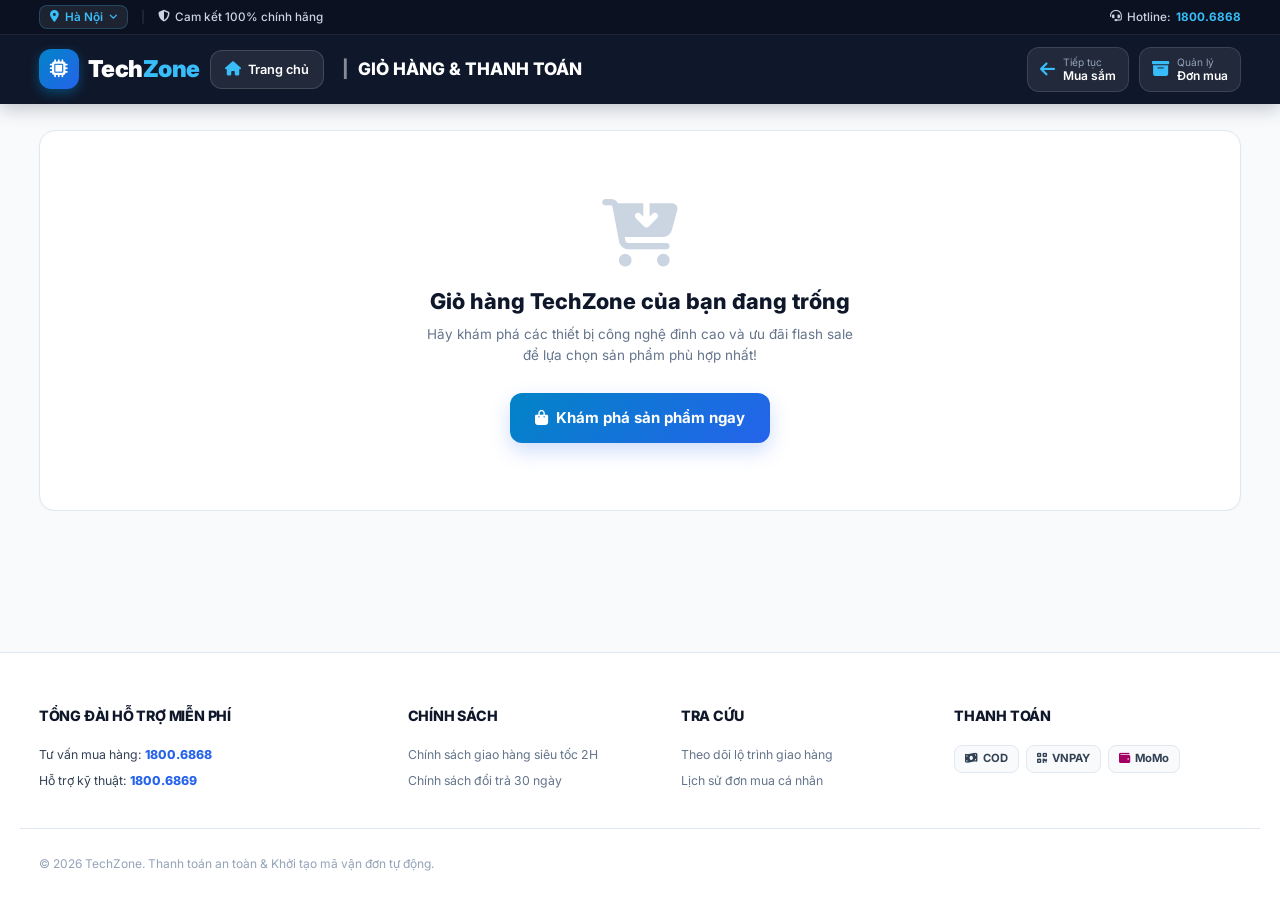
==== commit 6a579006: "Merge pull request #1 from NguyenThiBaoVy/baovy Thiết Kế Trang Web cơ bản" ====
--- a/checkout.html
+++ b/checkout.html
@@ -12,16 +12,6 @@
   <link rel="stylesheet" href="css/style.css">
 </head>
 <body>
-  <!-- Page Transition Loader -->
-  <div id="pageLoader" class="page-loader-overlay">
-    <div class="loader-spinner-wrap">
-      <div class="loader-spinner"></div>
-      <div class="loader-brand">
-        <span class="loader-dot"></span> TechZone
-      </div>
-    </div>
-  </div>
-
 
   <!-- TechZone Header -->
   <header class="tz-header">
@@ -39,30 +29,29 @@
               <div class="tz-dropdown-header">
                 <i class="fa-solid fa-map-location-dot"></i>
                 <span>Chọn khu vực nhận hàng:</span>
-                <button type="button" class="tz-location-close-btn location-modal-close" aria-label="Đóng chọn khu vực" onclick="closeLocationModal()">&times;</button>
               </div>
               <ul class="tz-location-list">
-                <li class="tz-location-item" data-city="Hà Nội" onclick="selectLocation('Hà Nội')" role="option">
+                <li class="tz-location-item" data-city="Hà Nội" role="option">
                   <span class="tz-city-name"><i class="fa-solid fa-building"></i> Hà Nội</span>
                   <i class="fa-solid fa-check tz-city-check"></i>
                 </li>
-                <li class="tz-location-item" data-city="TP. Hồ Chí Minh" onclick="selectLocation('TP. Hồ Chí Minh')" role="option">
+                <li class="tz-location-item" data-city="TP. Hồ Chí Minh" role="option">
                   <span class="tz-city-name"><i class="fa-solid fa-building"></i> TP. Hồ Chí Minh</span>
                   <i class="fa-solid fa-check tz-city-check"></i>
                 </li>
-                <li class="tz-location-item" data-city="Đà Nẵng" onclick="selectLocation('Đà Nẵng')" role="option">
+                <li class="tz-location-item" data-city="Đà Nẵng" role="option">
                   <span class="tz-city-name"><i class="fa-solid fa-building"></i> Đà Nẵng</span>
                   <i class="fa-solid fa-check tz-city-check"></i>
                 </li>
-                <li class="tz-location-item" data-city="Cần Thơ" onclick="selectLocation('Cần Thơ')" role="option">
+                <li class="tz-location-item" data-city="Cần Thơ" role="option">
                   <span class="tz-city-name"><i class="fa-solid fa-building"></i> Cần Thơ</span>
                   <i class="fa-solid fa-check tz-city-check"></i>
                 </li>
-                <li class="tz-location-item" data-city="Hải Phòng" onclick="selectLocation('Hải Phòng')" role="option">
+                <li class="tz-location-item" data-city="Hải Phòng" role="option">
                   <span class="tz-city-name"><i class="fa-solid fa-building"></i> Hải Phòng</span>
                   <i class="fa-solid fa-check tz-city-check"></i>
                 </li>
-                <li class="tz-location-item" data-city="Đồng Nai" onclick="selectLocation('Đồng Nai')" role="option">
+                <li class="tz-location-item" data-city="Đồng Nai" role="option">
                   <span class="tz-city-name"><i class="fa-solid fa-building"></i> Đồng Nai</span>
                   <i class="fa-solid fa-check tz-city-check"></i>
                 </li>
@@ -99,53 +88,23 @@
           <span class="tz-title-sep">|</span> Giỏ Hàng & Thanh Toán
         </div>
 
-                <!-- Action Group on the Right (Tách rời độc lập Tài khoản và Giỏ hàng, khoảng cách 16px) -->
-        <div class="tz-header-actions header-right-actions">
-          
-          <!-- Khối Tài khoản độc lập -->
-          <div class="tz-user-wrapper user-account-wrapper" id="tz-user-wrapper">
-            <a href="login.html" class="tz-user-btn" id="tz-user-btn" title="Tài khoản" onclick="if(window.toggleUserDropdown) { toggleUserDropdown(event); }">
-              <i class="fa-solid fa-circle-user"></i>
-              <div class="meta">
-                <span class="sub">Tài khoản</span>
-                <span id="tz-user-name-display">Đăng nhập</span>
-              </div>
-            </a>
-            <div class="tz-user-dropdown user-dropdown-menu" id="tz-user-dropdown">
-              <div class="tz-user-dropdown-header">
-                <i class="fa-solid fa-user-check"></i>
-                <span id="tz-dropdown-greeting">Xin chào, Bạn!</span>
-              </div>
-              <a href="history.html" class="tz-user-dropdown-item">
-                <i class="fa-solid fa-clock-rotate-left"></i>
-                <span>Đơn mua của tôi</span>
-              </a>
-              <a href="vouchers.html" class="tz-user-dropdown-item">
-                <span class="tz-dropdown-item-icon">🎟️</span>
-                <span>Kho voucher của tôi</span>
-                <span class="tz-dropdown-voucher-badge" id="userVoucherBadge" style="display: none;"></span>
-              </a>
-              <a href="profile.html" class="tz-user-dropdown-item" id="tz-btn-profile-info">
-                <i class="fa-solid fa-id-card"></i>
-                <span>Thông tin tài khoản</span>
-              </a>
-              <div class="tz-user-dropdown-item logout" id="tz-btn-logout">
-                <i class="fa-solid fa-arrow-right-from-bracket"></i>
-                <span>Đăng xuất</span>
-              </div>
-            </div>
-          </div>
-
-          <!-- Nút Giỏ hàng độc lập hoàn toàn -->
-          <a href="checkout.html" class="tz-nav-btn tz-cart-btn header-cart-btn" title="Xem giỏ hàng TechZone">
-            <i class="fa-solid fa-cart-shopping"></i>
+        <div class="tz-header-actions">
+          <a href="products.html" class="tz-nav-btn" title="Tiếp tục mua sắm">
+            <i class="fa-solid fa-arrow-left"></i>
             <div class="meta">
-              <span class="sub">Giỏ hàng</span>
-              <span>Thanh toán</span>
-            </div>
-            <span class="tz-cart-badge">0</span>
+              <span class="sub">Tiếp tục</span>
+              <span>Mua sắm</span>
+            </div>
           </a>
 
+          <!-- Single Order History / Đơn Mua Button -->
+          <a href="history.html" class="tz-nav-btn" id="nav-orders-btn" title="Đơn mua & Tra cứu lộ trình">
+            <i class="fa-solid fa-box-archive"></i>
+            <div class="meta">
+              <span class="sub">Quản lý</span>
+              <span>Đơn mua</span>
+            </div>
+          </a>
         </div>
       </div>
     </div>
@@ -153,7 +112,7 @@
 
   <!-- Checkout Main Content -->
   <main class="main-content">
-    <div class="container tz-checkout-page-container" style="padding-top: 1.75rem;">
+    <div class="container" style="padding-top: 1.75rem;">
       
       <!-- Empty Cart Message Box -->
       <div id="checkout-empty-state" style="display: none; text-align: center; background: white; padding: 4.5rem 1rem; border-radius: 16px; border: 1px solid var(--border); box-shadow: var(--shadow-sm);">
@@ -176,34 +135,9 @@
             
             <!-- 1. Customer Info -->
             <div class="tz-checkout-card">
-              <div style="display: flex; align-items: center; justify-content: space-between; margin-bottom: 1rem; flex-wrap: wrap; gap: 8px;">
-                <h3 class="tz-card-header-title" style="margin-bottom: 0;">
-                  <i class="fa-solid fa-address-book"></i> 1. Thông Tin Nhận Hàng
-                </h3>
-                <button type="button" id="btn-open-address-modal" class="btn-select-address-book">
-                  <i class="fa-solid fa-book-bookmark"></i> Chọn từ sổ địa chỉ (<span id="address-count-badge">0</span>)
-                </button>
-              </div>
-
-              <!-- Active Address Banner (Hiển thị địa chỉ đang áp dụng) -->
-              <div id="active-address-summary" class="active-address-summary" style="display: none;">
-                <div class="active-addr-card">
-                  <div class="active-addr-top-row">
-                    <div class="active-addr-user-meta">
-                      <span class="active-addr-name">Quản trị viên TechZone</span>
-                      <span class="active-addr-badge-default"><i class="fa-solid fa-star"></i> Mặc định</span>
-                    </div>
-                    <button type="button" class="btn-change-addr-compact" id="btn-change-addr-link">
-                      <span>Đổi địa chỉ</span> <i class="fa-solid fa-angle-right"></i>
-                    </button>
-                  </div>
-                  <div class="active-addr-bottom-row">
-                    <span class="active-addr-phone"><i class="fa-solid fa-phone"></i> (+84) 0988.123.456</span>
-                    <span class="active-addr-sep">•</span>
-                    <span class="active-addr-detail">Tầng 5, Tòa nhà TechZone Tower, 18 Phố Huế, Hoàn Kiếm, Hà Nội</span>
-                  </div>
-                </div>
-              </div>
+              <h3 class="tz-card-header-title">
+                <i class="fa-solid fa-address-book"></i> 1. Thông Tin Nhận Hàng
+              </h3>
 
               <div class="tz-form-grid">
                 <div class="tz-form-group">
@@ -344,24 +278,12 @@
 
             <!-- Voucher Code Box -->
             <div style="margin: 1.25rem 0; padding-top: 1rem; border-top: 1px dashed var(--border);">
-              <div style="display: flex; justify-content: space-between; align-items: center; margin-bottom: 0.5rem;">
-                <label style="font-size: 0.84rem; font-weight: 700; color: #334155; margin: 0; display: flex; align-items: center; gap: 6px;">
-                  <i class="fa-solid fa-ticket" style="color: #ea580c;"></i> Mã giảm giá TechZone
-                </label>
-                <button type="button" class="btn-select-voucher-link" id="btn-open-voucher-modal">
-                  <i class="fa-solid fa-wallet"></i> Chọn Voucher từ ví của bạn (<span id="checkout-voucher-avail-count">0</span>)
-                </button>
-              </div>
               <form id="voucher-form" style="display: flex; gap: 0.45rem;">
-                <input type="text" id="voucher-code" class="tz-input" placeholder="Nhập mã hoặc bấm Chọn Voucher..." style="font-size: 0.82rem; padding: 0.55rem 0.75rem; text-transform: uppercase;">
+                <input type="text" id="voucher-code" class="tz-input" placeholder="Mã giảm giá (Thử: TECHZONE50)" style="font-size: 0.82rem; padding: 0.55rem 0.75rem; text-transform: uppercase;">
                 <button type="submit" class="btn-tz-primary" style="padding: 0.55rem 1rem; font-size: 0.82rem; flex-shrink: 0;">
                   Áp dụng
                 </button>
               </form>
-              <!-- Banner voucher đang áp dụng -->
-              <div id="applied-voucher-tag" class="applied-voucher-tag" style="display: none; margin-top: 8px;">
-                <!-- Injected dynamically by JS -->
-              </div>
             </div>
 
             <!-- Price Breakdown -->
@@ -437,185 +359,7 @@
     </div>
   </footer>
 
-    <!-- Custom Center Modal: Xác nhận đăng xuất -->
-  <div class="tz-modal-overlay" id="tz-logout-modal" role="dialog" aria-modal="true" aria-labelledby="tz-logout-title">
-    <div class="tz-modal-content">
-      <div class="tz-modal-icon-badge">
-        <i class="fa-solid fa-arrow-right-from-bracket"></i>
-      </div>
-      <h3 class="tz-modal-title" id="tz-logout-title">Xác nhận đăng xuất</h3>
-      <p class="tz-modal-desc">Bạn có chắc chắn muốn đăng xuất khỏi tài khoản này không?</p>
-      <div class="tz-modal-btn-group">
-        <button type="button" class="tz-btn-modal-cancel" id="tz-btn-cancel-logout">Hủy bỏ</button>
-        <button type="button" class="tz-btn-modal-logout" id="tz-btn-confirm-logout">Đăng xuất</button>
-      </div>
-    </div>
-  </div>
-
-    <!-- Google Account Selector Modal -->
-  <div class="tz-modal-overlay" id="tz-google-modal" role="dialog" aria-modal="true" aria-labelledby="tz-google-modal-title">
-    <div class="tz-google-modal-card">
-      <div class="google-modal-header">
-        <img src="images/google-icon.svg" alt="Google" width="32" height="32" class="google-logo">
-        <h3 id="tz-google-modal-title">Đăng nhập bằng Google</h3>
-        <p class="google-sub">Chọn tài khoản Google để tiếp tục đến <strong>TechZone</strong></p>
-      </div>
-
-      <div class="google-account-list">
-        <!-- Account 1 -->
-        <div class="google-account-item" data-fullname="Nguyễn Văn An" data-email="an.nguyen@gmail.com">
-          <div class="google-avatar avatar-blue">A</div>
-          <div class="google-user-meta">
-            <div class="google-user-name">Nguyễn Văn An</div>
-            <div class="google-user-email">an.nguyen@gmail.com</div>
-          </div>
-          <i class="fa-solid fa-angle-right google-arrow"></i>
-        </div>
-
-        <!-- Account 2 -->
-        <div class="google-account-item" data-fullname="Trần Thị Mai" data-email="mai.tran@gmail.com">
-          <div class="google-avatar avatar-purple">M</div>
-          <div class="google-user-meta">
-            <div class="google-user-name">Trần Thị Mai</div>
-            <div class="google-user-email">mai.tran@gmail.com</div>
-          </div>
-          <i class="fa-solid fa-angle-right google-arrow"></i>
-        </div>
-
-        <!-- Account 3: Custom Google Toggle -->
-        <div class="google-account-item google-custom-toggle" id="btn-toggle-custom-google">
-          <div class="google-avatar avatar-gray">
-            <i class="fa-solid fa-user-plus"></i>
-          </div>
-          <div class="google-user-meta">
-            <div class="google-user-name">Sử dụng tài khoản khác</div>
-            <div class="google-user-email">Nhập họ tên và Gmail của bạn</div>
-          </div>
-          <i class="fa-solid fa-angle-down google-arrow" id="google-arrow-toggle"></i>
-        </div>
-      </div>
-
-      <!-- Custom Google Input Form -->
-      <form class="google-custom-form" id="form-custom-google" style="display: none;">
-        <div class="google-input-group">
-          <label for="google-custom-name">Họ và tên Google của bạn</label>
-          <input type="text" id="google-custom-name" placeholder="Ví dụ: Lê Hoàng Nam" required>
-        </div>
-        <div class="google-input-group">
-          <label for="google-custom-email">Địa chỉ Email Google (Gmail)</label>
-          <input type="email" id="google-custom-email" placeholder="Ví dụ: nam.le@gmail.com" required>
-        </div>
-        <button type="submit" class="btn-submit-google-custom">
-          <i class="fa-solid fa-arrow-right-to-bracket"></i> Đăng nhập với tài khoản này
-        </button>
-      </form>
-
-      <div class="google-modal-footer">
-        <button type="button" class="btn-cancel-google" id="btn-close-google-modal">Hủy bỏ</button>
-        <span class="google-secure-badge"><i class="fa-solid fa-shield-halved"></i> Google Identity Services</span>
-      </div>
-    </div>
-  </div>
-
   <div class="toast-container"></div>
   <script src="js/main.js"></script>
-  <!-- Modal Sổ Địa Chỉ Nhận Hàng (Address Book Modal) -->
-  <div class="tz-modal-overlay" id="tz-address-modal" role="dialog" aria-modal="true" aria-labelledby="tz-addr-modal-title">
-    <div class="tz-modal-content tz-address-modal-content" style="max-width: 580px; text-align: left; padding: 24px;">
-      <div style="display: flex; align-items: center; justify-content: space-between; border-bottom: 1px solid #f1f5f9; padding-bottom: 14px; margin-bottom: 16px;">
-        <div style="display: flex; align-items: center; gap: 10px;">
-          <div style="width: 38px; height: 38px; border-radius: 50%; background: #e0f2fe; color: #0284c7; display: flex; align-items: center; justify-content: center; font-size: 1.15rem;">
-            <i class="fa-solid fa-address-book"></i>
-          </div>
-          <div>
-            <h3 id="tz-addr-modal-title" style="font-size: 1.15rem; font-weight: 800; color: #1e293b; margin: 0;">Sổ Địa Chỉ Nhận Hàng</h3>
-            <span style="font-size: 0.8rem; color: #64748b;">Chọn địa chỉ nhận hàng có sẵn hoặc thêm địa chỉ mới</span>
-          </div>
-        </div>
-        <button type="button" id="btn-close-address-modal" style="background: none; border: none; font-size: 1.25rem; color: #94a3b8; cursor: pointer;">
-          <i class="fa-solid fa-xmark"></i>
-        </button>
-      </div>
-
-      <div style="padding: 4px 0 16px;">
-        <!-- Danh sách địa chỉ đã lưu -->
-        <div id="address-book-list" class="address-book-list">
-          <!-- Rendered dynamically by JS -->
-        </div>
-
-        <!-- Form thêm địa chỉ mới -->
-        <div id="add-address-form-box" class="add-address-form-box" style="display: none;">
-          <h4 style="font-size: 0.95rem; font-weight: 800; color: #1e293b; margin-bottom: 0.75rem; display: flex; align-items: center; gap: 6px;">
-            <i class="fa-solid fa-plus-circle" style="color: #0284c7;"></i> Thêm Địa Chỉ Nhận Hàng Mới
-          </h4>
-          <div class="tz-form-grid" style="gap: 10px;">
-            <div class="tz-form-group">
-              <label class="tz-label" for="new-addr-name">Họ và tên người nhận <span class="req">*</span></label>
-              <input type="text" id="new-addr-name" class="tz-input" placeholder="Ví dụ: Nguyễn Văn An">
-            </div>
-            <div class="tz-form-group">
-              <label class="tz-label" for="new-addr-phone">Số điện thoại liên hệ <span class="req">*</span></label>
-              <input type="tel" id="new-addr-phone" class="tz-input" placeholder="Ví dụ: 0912 345 678">
-            </div>
-            <div class="tz-form-group full">
-              <label class="tz-label" for="new-addr-city">Tỉnh / Thành phố <span class="req">*</span></label>
-              <select id="new-addr-city" class="tz-input">
-                <option value="Hà Nội">Hà Nội (Giao siêu tốc 2H)</option>
-                <option value="TP. Hồ Chí Minh">TP. Hồ Chí Minh (Giao siêu tốc 2H)</option>
-                <option value="Đà Nẵng">Đà Nẵng (Giao siêu tốc 2H)</option>
-                <option value="Hải Phòng">Hải Phòng</option>
-                <option value="Cần Thơ">Cần Thơ</option>
-                <option value="Bình Dương">Bình Dương</option>
-                <option value="Đồng Nai">Đồng Nai</option>
-              </select>
-            </div>
-            <div class="tz-form-group full">
-              <label class="tz-label" for="new-addr-detail">Địa chỉ chi tiết (Số nhà, đường, phường/xã) <span class="req">*</span></label>
-              <input type="text" id="new-addr-detail" class="tz-input" placeholder="Ví dụ: Số 25 Tạ Quang Bửu, Phường Bách Khoa">
-            </div>
-            <div class="tz-form-group full">
-              <label style="display: flex; align-items: center; gap: 8px; font-size: 0.85rem; font-weight: 600; color: #334155; cursor: pointer;">
-                <input type="checkbox" id="new-addr-default" style="accent-color: #0284c7; width: 16px; height: 16px;">
-                <span>Đặt làm địa chỉ giao hàng mặc định cho các đơn sau</span>
-              </label>
-            </div>
-          </div>
-          <div style="display: flex; justify-content: flex-end; gap: 8px; margin-top: 12px;">
-            <button type="button" id="btn-cancel-add-addr" class="btn-shopee-secondary" style="padding: 7px 14px; font-size: 0.84rem;">
-              Hủy
-            </button>
-            <button type="button" id="btn-save-new-addr" class="btn-shopee-primary" style="padding: 7px 18px; font-size: 0.84rem;">
-              <i class="fa-solid fa-floppy-disk"></i> Lưu địa chỉ
-            </button>
-          </div>
-        </div>
-
-        <button type="button" id="btn-toggle-add-addr-form" class="btn-outline-add-addr">
-          <i class="fa-solid fa-plus"></i> Thêm địa chỉ mới
-        </button>
-      </div>
-    </div>
-  </div>
-
-  <!-- Modal Chọn Mã Giảm Giá Của Bạn (Personalized Voucher Picker Modal) -->
-  <div class="tz-modal-overlay" id="tz-voucher-modal" role="dialog" aria-modal="true" aria-labelledby="tz-voucher-modal-title">
-    <div class="tz-voucher-modal-card">
-      <div class="voucher-modal-header">
-        <div style="display: flex; align-items: center; gap: 10px;">
-          <div class="voucher-modal-icon"><i class="fa-solid fa-ticket"></i></div>
-          <div>
-            <h3 id="tz-voucher-modal-title" style="margin: 0; font-size: 1.15rem; color: #1e293b; font-weight: 800;">Kho Mã Giảm Giá Của Bạn</h3>
-            <p style="margin: 0; font-size: 0.82rem; color: #64748b;">Chọn 1 mã ưu đãi độc quyền để áp dụng cho đơn hàng này</p>
-          </div>
-        </div>
-        <button type="button" class="btn-close-modal" id="btn-close-voucher-modal"><i class="fa-solid fa-xmark"></i></button>
-      </div>
-
-      <div class="voucher-modal-body" id="voucher-modal-list">
-        <!-- Rendered dynamically by JS -->
-      </div>
-    </div>
-  </div>
-
 </body>
 </html>
--- a/css/style.css
+++ b/css/style.css
@@ -77,6 +77,7 @@
   font-size: 15px;
   width: 100%;
   max-width: 100vw;
+  overflow-x: hidden;
   box-sizing: border-box;
 }
 
@@ -91,6 +92,7 @@
   -webkit-font-smoothing: antialiased;
   width: 100%;
   max-width: 100vw;
+  overflow-x: hidden;
   box-sizing: border-box;
 }
 
@@ -158,28 +160,13 @@
    ========================================================================== */
 .tz-header {
   background-color: var(--tz-navy);
-  position: -webkit-sticky;
   position: sticky;
   top: 0;
-  left: 0;
+  z-index: 9999999 !important;
+  box-shadow: 0 4px 18px rgba(15, 23, 42, 0.25);
   width: 100%;
-  z-index: 9999 !important;
-  box-shadow: 0 4px 18px rgba(15, 23, 42, 0.25);
+  max-width: 100%;
   box-sizing: border-box;
-  -webkit-backface-visibility: hidden;
-  backface-visibility: hidden;
-  transition: box-shadow 0.25s ease;
-}
-
-/* Fallback & Enhanced Sticky class qua JS */
-.tz-header.is-sticky,
-.tz-header.tz-header-fixed {
-  position: fixed !important;
-  top: 0 !important;
-  left: 0 !important;
-  width: 100% !important;
-  z-index: 9999 !important;
-  box-shadow: 0 6px 22px rgba(0, 0, 0, 0.35) !important;
 }
 
 /* Top Bar */
@@ -289,11 +276,10 @@
   transform: rotate(180deg);
 }
 
-/* Location Dropdown Menu - CỐ ĐỊNH ẨN MẶC ĐỊNH & POSITION ABSOLUTE KHÔNG LÀM VỠ TOPBAR */
+/* Location Dropdown Menu */
 .location-menu,
 .location-dropdown,
-.tz-location-dropdown,
-.tz-location-menu {
+.tz-location-dropdown {
   position: absolute !important;
   top: calc(100% + 8px);
   left: 0;
@@ -302,8 +288,8 @@
   border-radius: 12px;
   box-shadow: 0 10px 30px rgba(0, 0, 0, 0.25), 0 0 0 1px rgba(0, 0, 0, 0.06);
   padding: 0;
-  z-index: 99999 !important;
-  display: none !important;
+  z-index: 9999999 !important;
+  display: none;
   opacity: 0;
   transform: translateY(-6px);
   transition: opacity 0.2s ease, transform 0.2s ease;
@@ -314,24 +300,15 @@
 }
 
 .location-menu.show,
-.location-menu.active,
-.location-menu.open,
 .location-dropdown.show,
-.location-dropdown.active,
-.location-dropdown.open,
-.tz-location-dropdown.show,
-.tz-location-dropdown.active,
-.tz-location-dropdown.open,
-.tz-location-menu.show,
-.tz-location-menu.active,
-.tz-location-menu.open {
+.tz-location-dropdown.show {
   display: block !important;
   opacity: 1 !important;
   transform: translateY(0) !important;
   pointer-events: auto !important;
   visibility: visible !important;
   filter: none !important;
-  z-index: 99999 !important;
+  z-index: 9999999 !important;
 }
 
 /* Thêm pointer-events: auto và cursor pointer cho toàn bộ menu và các thẻ con bên trong */
@@ -437,33 +414,20 @@
 }
 
 /* Mobile backdrop for location dropdown */
-.tz-location-backdrop,
-.location-backdrop,
-.modal-location-overlay,
-.province-backdrop {
+.tz-location-backdrop {
   display: none;
-  position: fixed !important;
-  inset: 0 !important;
-  width: 100vw !important;
-  height: 100vh !important;
-  background: rgba(0, 0, 0, 0.5) !important;
-  backdrop-filter: blur(2px);
-  -webkit-backdrop-filter: blur(2px);
-  z-index: 99998 !important;
-  pointer-events: auto !important;
-}
-.tz-location-backdrop.active,
-.tz-location-backdrop.show,
-.location-backdrop.active,
-.location-backdrop.show {
+  position: fixed;
+  inset: 0;
+  background: rgba(0, 0, 0, 0.45);
+  z-index: 99990 !important;
+  pointer-events: auto;
+}
+.tz-location-backdrop.active {
   display: block !important;
 }
 
-@media (min-width: 769px) {
-  .tz-location-backdrop,
-  .location-backdrop,
-  .modal-location-overlay,
-  .province-backdrop {
+@media (min-width: 541px) {
+  .tz-location-backdrop {
     display: none !important;
     pointer-events: none !important;
   }
@@ -939,7 +903,6 @@
   padding: 0.4rem 0;
   height: 100%; /* Căn chỉnh theo chiều cao cột cha */
   box-sizing: border-box;
-  z-index: 60;
 }
 
 .tz-menu-item {
@@ -950,14 +913,14 @@
   font-size: 0.82rem;
   font-weight: 600;
   color: var(--text-main);
-  transition: all 0.2s ease;
+  transition: var(--transition);
   cursor: pointer;
 }
 
 .tz-menu-item:hover,
 .tz-menu-item.active {
-  background-color: #f0f9ff;
-  color: #0284c7;
+  background-color: var(--tz-cyan-light);
+  color: var(--tz-cyan);
 }
 
 .tz-menu-item-left {
@@ -971,295 +934,65 @@
   width: 20px;
   text-align: center;
   color: var(--tz-muted);
-  transition: color 0.2s ease;
 }
 
 .tz-menu-item:hover .tz-menu-item-left i {
-  color: #0284c7;
+  color: var(--tz-cyan);
 }
 
 .tz-menu-item i.arrow {
   font-size: 0.65rem;
   color: var(--text-light);
-  transition: all 0.2s ease;
-}
-
-.tz-menu-item:hover i.arrow {
-  color: #0284c7;
-  transform: translateX(3px);
-}
-
-/* ==========================================================================
-   FLYOUT MEGA SUBMENU (720px - 4 CỘT HIỆN ĐẠI ĐẲNG CẤP)
-   ========================================================================== */
+}
+
+/* Flyout Submenu on Hover */
 .tz-flyout-menu {
   position: absolute;
+  top: 0;
   left: 100%;
-  top: 0;
+  width: 680px;
   min-height: 100%;
-  width: 720px;
-  z-index: 1000;
-  background: #ffffff;
-  border-radius: 0 16px 16px 0;
-  box-shadow: 0 15px 35px rgba(0, 0, 0, 0.12);
-  border: 1px solid #e2e8f0;
-  border-left: none;
-  padding: 1.15rem 1.25rem;
+  background-color: white;
+  border-radius: 0 var(--radius-lg) var(--radius-lg) 0;
+  box-shadow: var(--shadow-xl);
+  border: 1px solid var(--border);
+  padding: 1.5rem;
+  z-index: 100;
   display: none;
-  grid-template-columns: 155px 165px 185px 1fr;
-  gap: 1rem;
-  box-sizing: border-box;
+  grid-template-columns: repeat(3, 1fr);
+  gap: 1.5rem;
 }
 
 .tz-menu-item:hover .tz-flyout-menu {
   display: grid;
 }
 
-/* Flyout Columns Common */
-.flyout-col {
+.flyout-block h5 {
+  font-size: 0.88rem;
+  font-weight: 800;
+  color: var(--tz-cyan);
+  margin-bottom: 0.65rem;
+  border-bottom: 1.5px solid var(--tz-cyan-light);
+  padding-bottom: 0.35rem;
+  text-transform: uppercase;
+}
+
+.flyout-items-list {
   display: flex;
   flex-direction: column;
-}
-
-.flyout-col-title {
-  font-size: 0.75rem;
-  font-weight: 800;
-  letter-spacing: 0.04em;
-  color: #0f172a;
-  margin-bottom: 0.75rem;
-  padding-bottom: 0.4rem;
-  border-bottom: 2px solid #f1f5f9;
-  display: flex;
-  align-items: center;
-  gap: 6px;
-  text-transform: uppercase;
-}
-
-.flyout-col-title i {
-  color: #0284c7;
+  gap: 0.4rem;
+}
+
+.flyout-items-list a {
   font-size: 0.82rem;
-}
-
-/* Cột 1: THƯƠNG HIỆU HÀNG ĐẦU */
-.flyout-brand-list {
-  display: flex;
-  flex-direction: column;
-  gap: 0.45rem;
-}
-
-.flyout-brand-item {
-  font-size: 0.79rem;
-  font-weight: 600;
-  color: #334155;
-  text-decoration: none;
-  display: flex;
-  align-items: center;
-  gap: 6px;
-  transition: all 0.2s ease;
-  padding: 3px 0;
-  text-transform: uppercase;
-  letter-spacing: 0.02em;
-}
-
-.flyout-brand-item:hover {
-  color: #0284c7;
-  font-weight: 800;
-  transform: translateX(4px);
-}
-
-.flyout-brand-item i {
-  font-size: 0.62rem;
-  color: #94a3b8;
-  transition: color 0.2s;
-}
-
-.flyout-brand-item:hover i {
-  color: #0284c7;
-}
-
-/* Cột 2: PHÂN KHÚC & NHU CẦU */
-.flyout-segment-list {
-  display: flex;
-  flex-direction: column;
-  gap: 0.42rem;
-}
-
-.flyout-segment-item {
-  font-size: 0.8rem;
-  color: #475569;
+  color: var(--text-secondary);
   font-weight: 500;
-  text-decoration: none;
-  display: flex;
-  align-items: center;
-  gap: 6px;
-  transition: all 0.2s ease;
-  padding: 3px 0;
-}
-
-.flyout-segment-item:hover {
-  color: #0284c7;
+}
+
+.flyout-items-list a:hover {
+  color: var(--tz-blue);
   font-weight: 700;
-  transform: translateX(3px);
-}
-
-/* Cột 3: DÒNG SẢN PHẨM BÁN CHẠY */
-.flyout-bestseller-list {
-  display: flex;
-  flex-direction: column;
-  gap: 0.45rem;
-}
-
-.flyout-bestseller-item {
-  font-size: 0.8rem;
-  color: #1e293b;
-  font-weight: 600;
-  text-decoration: none;
-  display: flex;
-  align-items: center;
-  justify-content: space-between;
-  gap: 6px;
-  transition: all 0.2s ease;
-  padding: 3px 0;
-}
-
-.flyout-bestseller-item:hover {
-  color: #0284c7;
-  transform: translateX(3px);
-}
-
-.flyout-bestseller-item span:first-child {
-  white-space: nowrap;
-  overflow: hidden;
-  text-overflow: ellipsis;
-}
-
-.flyout-badge {
-  display: inline-block;
-  font-size: 0.63rem;
-  font-weight: 800;
-  padding: 1px 6px;
-  border-radius: 4px;
-  line-height: 1.3;
-  text-transform: uppercase;
-  white-space: nowrap;
-  flex-shrink: 0;
-}
-
-.flyout-badge.hot {
-  background: #fee2e2;
-  color: #dc2626;
-}
-
-.flyout-badge.best {
-  background: #fef3c7;
-  color: #d97706;
-}
-
-.flyout-badge.new {
-  background: #e0f2fe;
-  color: #0284c7;
-}
-
-.flyout-badge.sale {
-  background: #dcfce7;
-  color: #15803d;
-}
-
-/* Cột 4: BANNER PROMO MINI */
-.flyout-promo-card {
-  background: linear-gradient(145deg, #0f172a 0%, #1e293b 100%);
-  border-radius: 12px;
-  padding: 0.95rem 0.85rem;
-  display: flex;
-  flex-direction: column;
-  justify-content: space-between;
-  color: #ffffff;
-  position: relative;
-  overflow: hidden;
-  box-shadow: 0 4px 15px rgba(15, 23, 42, 0.15);
-  border: 1px solid rgba(255, 255, 255, 0.08);
-  text-decoration: none;
-  transition: all 0.3s ease;
-  height: 100%;
-  box-sizing: border-box;
-}
-
-.flyout-promo-card:hover {
-  transform: translateY(-2px);
-  box-shadow: 0 8px 25px rgba(2, 132, 199, 0.25);
-  border-color: rgba(56, 189, 248, 0.4);
-}
-
-.flyout-promo-tag {
-  display: inline-flex;
-  align-items: center;
-  gap: 4px;
-  align-self: flex-start;
-  font-size: 0.67rem;
-  font-weight: 800;
-  background: linear-gradient(135deg, #ee4d2d, #ff6b35);
-  color: #ffffff;
-  padding: 3px 8px;
-  border-radius: 20px;
-  margin-bottom: 0.5rem;
-  box-shadow: 0 2px 6px rgba(238, 77, 45, 0.3);
-}
-
-.flyout-promo-title {
-  font-size: 0.86rem;
-  font-weight: 800;
-  line-height: 1.25;
-  margin: 0 0 0.3rem;
-  color: #ffffff;
-}
-
-.flyout-promo-sub {
-  font-size: 0.71rem;
-  color: #94a3b8;
-  margin: 0 0 0.65rem;
-  line-height: 1.3;
-}
-
-.flyout-promo-img-wrap {
-  width: 100%;
-  height: 90px;
-  display: flex;
-  align-items: center;
-  justify-content: center;
-  margin-bottom: 0.5rem;
-}
-
-.flyout-promo-img-wrap img {
-  max-width: 100%;
-  max-height: 100%;
-  object-fit: contain;
-  filter: drop-shadow(0 6px 12px rgba(0,0,0,0.3));
-  transition: transform 0.3s ease;
-}
-
-.flyout-promo-card:hover .flyout-promo-img-wrap img {
-  transform: scale(1.06);
-}
-
-.flyout-promo-btn {
-  display: flex;
-  align-items: center;
-  justify-content: center;
-  gap: 6px;
-  font-size: 0.74rem;
-  font-weight: 700;
-  color: #38bdf8;
-  background: rgba(56, 189, 248, 0.12);
-  padding: 6px 10px;
-  border-radius: 6px;
-  border: 1px solid rgba(56, 189, 248, 0.25);
-  transition: all 0.2s ease;
-}
-
-.flyout-promo-card:hover .flyout-promo-btn {
-  background: #0284c7;
-  color: #ffffff;
-  border-color: #0284c7;
+  padding-left: 3px;
 }
 
 /* Cột giữa: Wrapper chứa Slider chính + Dải 3 Mini Promo Cards */
@@ -2607,92 +2340,50 @@
   gap: 0.25rem;
 }
 
-/* Cụm nút bấm: 1 Nút duy nhất "Thêm vào giỏ hàng" chiếm 100% chiều ngang */
+/* Cụm nút bấm căn thẳng hàng tăm tắp dưới đáy card */
 .card-action-btns,
 .tz-card-actions {
   margin-top: auto;
-  display: flex;
-  width: 100%;
+  display: grid;
+  grid-template-columns: 1fr 1.25fr;
+  gap: 0.45rem;
   padding-top: 0.5rem;
-  box-sizing: border-box;
-}
-
-.btn-card-add,
-.btn-card-add-primary {
-  width: 100%;
-  background-color: #0284c7; /* màu xanh thương hiệu nổi bật */
-  color: #ffffff;
-  padding: 0.58rem 0.8rem;
-  border-radius: 8px; /* bo góc 8px */
-  font-size: 0.84rem;
+}
+
+.btn-card-add {
+  background-color: var(--tz-cyan-light);
+  color: var(--tz-cyan);
+  padding: 0.48rem;
+  border-radius: var(--radius-sm);
+  font-size: 0.78rem;
   font-weight: 700;
-  border: none;
+  border: 1px solid #bae6fd;
   display: flex;
   align-items: center;
   justify-content: center;
-  gap: 0.45rem;
-  cursor: pointer;
-  transition: all 0.25s ease;
-  box-shadow: 0 2px 6px rgba(2, 132, 199, 0.25);
-  box-sizing: border-box;
-}
-
-.btn-card-add:hover,
-.btn-card-add-primary:hover {
-  background-color: #0369a1;
-  color: #ffffff;
-  box-shadow: 0 4px 12px rgba(2, 132, 199, 0.35);
-  transform: translateY(-1px);
-}
-
-.btn-card-add:active,
-.btn-card-add-primary:active {
-  transform: translateY(0);
-}
-
-.btn-card-add i,
-.btn-card-add-primary i {
-  font-size: 0.85rem;
-}
-
-.btn-card-buy,
-.btn-flashsale-buy {
-  display: none !important;
-}
-
-/* Flash Sale Badges & Status */
-.flashsale-badge-live {
-  font-size: 0.75rem;
-  background: linear-gradient(135deg, rgba(239, 68, 68, 0.25), rgba(249, 115, 22, 0.25));
-  color: #ef4444;
-  border: 1px solid rgba(239, 68, 68, 0.4);
-  padding: 3px 10px;
-  border-radius: 9999px;
-  margin-left: 8px;
-  font-weight: 800;
-  display: inline-flex;
-  align-items: center;
-  gap: 4px;
-  animation: pulseFlashBadge 2s infinite ease-in-out;
-}
-
-@keyframes pulseFlashBadge {
-  0%, 100% { opacity: 1; transform: scale(1); }
-  50% { opacity: 0.85; transform: scale(1.02); }
-}
-
-.flashsale-badge-upcoming {
-  font-size: 0.75rem;
-  background: linear-gradient(135deg, rgba(2, 132, 199, 0.2), rgba(56, 189, 248, 0.2));
-  color: #0284c7;
-  border: 1px solid rgba(2, 132, 199, 0.35);
-  padding: 3px 10px;
-  border-radius: 9999px;
-  margin-left: 8px;
-  font-weight: 800;
-  display: inline-flex;
-  align-items: center;
-  gap: 4px;
+  gap: 0.3rem;
+}
+
+.btn-card-add:hover {
+  background-color: var(--tz-cyan);
+  color: white;
+}
+
+.btn-card-buy {
+  background: var(--tz-gradient);
+  color: white;
+  padding: 0.48rem;
+  border-radius: var(--radius-sm);
+  font-size: 0.78rem;
+  font-weight: 700;
+  display: flex;
+  align-items: center;
+  justify-content: center;
+  box-shadow: 0 2px 6px rgba(37, 99, 235, 0.3);
+}
+
+.btn-card-buy:hover {
+  filter: brightness(1.1);
 }
 
 .section-footer-link {
@@ -4040,117 +3731,57 @@
 }
 
 /* ==========================================================================
-   13. TOAST NOTIFICATION COMPONENT (Góc dưới bên phải)
+   13. TOAST NOTIFICATION COMPONENT
    ========================================================================== */
 .toast-container {
-  position: fixed !important;
-  bottom: 20px !important;
-  right: 20px !important;
-  top: auto !important;
-  z-index: 9999999 !important;
-  display: flex !important;
-  flex-direction: column-reverse !important;
-  gap: 10px !important;
-  pointer-events: none !important;
-  max-width: calc(100vw - 32px) !important;
+  position: fixed;
+  top: 24px;
+  right: 24px;
+  z-index: 9999;
+  display: flex;
+  flex-direction: column;
+  gap: 0.75rem;
+  pointer-events: none;
 }
 
 .toast {
-  pointer-events: auto !important;
-  min-width: 310px !important;
-  max-width: 420px !important;
-  background-color: #ffffff !important;
-  border-radius: 8px !important;
-  padding: 12px 16px !important;
-  box-shadow: 0 10px 25px -5px rgba(0, 0, 0, 0.12), 0 8px 10px -6px rgba(0, 0, 0, 0.08) !important;
-  border: 1px solid #e2e8f0 !important;
-  border-left: 4px solid #10b981 !important;
-  display: flex !important;
-  align-items: flex-start !important;
-  gap: 12px !important;
-  animation: toastSlideInRight 0.35s cubic-bezier(0.16, 1, 0.3, 1) forwards !important;
-  transition: all 0.3s ease !important;
-  box-sizing: border-box !important;
-}
-
-.toast.toast-success {
-  border-left-color: #10b981 !important;
-  border-color: rgba(16, 185, 129, 0.4) !important;
-  background-color: #ffffff !important;
-}
-
-.toast.toast-error {
-  border-left-color: #ef4444 !important;
-  border-color: rgba(239, 68, 68, 0.4) !important;
-}
-
-.toast.toast-warning {
-  border-left-color: #f59e0b !important;
-  border-color: rgba(245, 158, 11, 0.4) !important;
-}
-
-.toast.toast-info {
-  border-left-color: #0284c7 !important;
-  border-color: rgba(2, 132, 199, 0.4) !important;
-}
-
-.toast-icon {
-  font-size: 1.35rem !important;
-  line-height: 1 !important;
-  margin-top: 2px !important;
-  flex-shrink: 0 !important;
-}
-.toast.toast-success .toast-icon { color: #10b981 !important; }
-.toast.toast-error .toast-icon { color: #ef4444 !important; }
-.toast.toast-warning .toast-icon { color: #f59e0b !important; }
-.toast.toast-info .toast-icon { color: #0284c7 !important; }
-
-.toast-body {
-  flex: 1 !important;
-  min-width: 0 !important;
-}
-
-.toast-title {
-  font-size: 0.92rem !important;
-  font-weight: 700 !important;
-  color: #0f172a !important;
-  margin-bottom: 3px !important;
-  line-height: 1.3 !important;
-}
+  pointer-events: auto;
+  min-width: 320px;
+  max-width: 440px;
+  background-color: white;
+  border-radius: var(--radius-md);
+  padding: 0.95rem 1.15rem;
+  box-shadow: 0 10px 30px rgba(15, 23, 42, 0.15);
+  border-left: 4px solid var(--tz-blue);
+  display: flex;
+  align-items: center;
+  gap: 0.85rem;
+  animation: toastSlide 0.35s ease forwards;
+}
+
+.toast.toast-success { border-left-color: var(--success); }
+.toast.toast-error { border-left-color: var(--danger); }
+.toast.toast-warning { border-left-color: var(--warning); }
+.toast.toast-info { border-left-color: var(--tz-cyan); }
 
 .toast-msg {
-  font-size: 0.84rem !important;
-  font-weight: 500 !important;
-  color: #475569 !important;
-  line-height: 1.45 !important;
-  word-break: break-word !important;
+  flex: 1;
+  font-size: 0.88rem;
+  font-weight: 600;
+  color: var(--text-main);
+  line-height: 1.45;
 }
 
 .toast-close-btn {
-  background: transparent !important;
-  border: none !important;
-  color: #94a3b8 !important;
-  font-size: 1.25rem !important;
-  line-height: 1 !important;
-  cursor: pointer !important;
-  padding: 0 0 0 6px !important;
-  transition: color 0.15s ease !important;
-  align-self: flex-start !important;
-}
-
-.toast-close-btn:hover {
-  color: #0f172a !important;
-}
-
-@keyframes toastSlideInRight {
-  from {
-    transform: translateX(110%);
-    opacity: 0;
-  }
-  to {
-    transform: translateX(0);
-    opacity: 1;
-  }
+  background: transparent;
+  color: var(--text-light);
+  font-size: 1.1rem;
+  cursor: pointer;
+}
+
+@keyframes toastSlide {
+  from { transform: translateX(110%); opacity: 0; }
+  to { transform: translateX(0); opacity: 1; }
 }
 
 /* ==========================================================================
@@ -4892,41 +4523,38 @@
     gap: 0.2rem !important;
   }
 
-  /* Cụm nút chân thẻ: DUY NHẤT 1 NÚT chiếm 100% chiều ngang */
+  /* Cụm nút chân thẻ: margin-top: auto để luôn neo sát đáy thẻ mà không che mất nút */
   .product-card .card-actions,
   .product-card .card-action-btns,
   .tz-product-card .tz-card-actions {
     display: flex !important;
+    flex-direction: column !important; /* Xếp dọc 2 nút trên mobile để hiển thị đầy đủ */
+    gap: 4px !important;
     width: 100% !important;
     margin-top: auto !important;
     padding-top: 6px !important;
     box-sizing: border-box !important;
   }
 
+  /* Hiển thị đầy đủ cả 2 nút ("Thêm giỏ" & "Săn sale/Mua ngay") */
   .product-card .card-actions button,
   .product-card .card-action-btns button,
   .tz-product-card .tz-card-actions button,
   .btn-card-add,
-  .btn-card-add-primary {
+  .btn-card-buy,
+  .btn-flashsale-buy {
     width: 100% !important;
-    min-height: 36px !important;
-    padding: 6px 8px !important;
-    font-size: 12px !important;
+    min-height: 28px !important;
+    padding: 5px 4px !important;
+    font-size: 11.5px !important;
     font-weight: 700 !important;
+    white-space: nowrap !important;
     display: flex !important;
     align-items: center !important;
     justify-content: center !important;
-    gap: 6px !important;
-    border-radius: 8px !important;
-    background-color: #0284c7 !important;
-    color: #ffffff !important;
-    border: none !important;
+    gap: 4px !important;
+    border-radius: 6px !important;
     box-sizing: border-box !important;
-  }
-
-  .btn-card-buy,
-  .btn-flashsale-buy {
-    display: none !important;
   }
 
   .btn-card-add i,
@@ -5253,10276 +4881,3 @@
   color: white !important;
   box-shadow: 0 2px 8px rgba(2, 132, 199, 0.25);
 }
-
-/* ==========================================================================
-   USER AUTH & ACCOUNT DROPDOWN STYLES
-   ========================================================================== */
-.tz-user-wrapper {
-  position: relative;
-  display: inline-block;
-}
-
-.tz-user-btn {
-  display: flex;
-  align-items: center;
-  gap: 0.55rem;
-  color: white;
-  padding: 0.5rem 0.8rem;
-  border-radius: var(--radius-md);
-  background-color: rgba(255, 255, 255, 0.08);
-  font-size: 0.8rem;
-  font-weight: 600;
-  border: 1px solid rgba(255, 255, 255, 0.12);
-  white-space: nowrap;
-  position: relative;
-  transition: var(--transition);
-  cursor: pointer;
-  text-decoration: none;
-}
-
-.tz-user-btn:hover {
-  background-color: rgba(255, 255, 255, 0.18);
-  border-color: rgba(255, 255, 255, 0.25);
-  transform: translateY(-1px);
-}
-
-.tz-user-btn i.fa-circle-user,
-.tz-user-btn i.fa-user {
-  font-size: 1.15rem;
-  color: #38bdf8;
-}
-
-.tz-user-btn .meta {
-  display: flex;
-  flex-direction: column;
-  line-height: 1.15;
-  text-align: left;
-}
-
-.tz-user-btn .meta .sub {
-  font-size: 0.65rem;
-  color: #94a3b8;
-  font-weight: 400;
-}
-
-.tz-user-dropdown {
-  position: absolute;
-  top: calc(100% + 8px);
-  right: 0;
-  width: 200px;
-  background: #ffffff;
-  border-radius: 10px;
-  box-shadow: 0 10px 25px -5px rgba(0, 0, 0, 0.15), 0 8px 10px -6px rgba(0, 0, 0, 0.1);
-  border: 1px solid #e2e8f0;
-  padding: 0.5rem 0;
-  z-index: 10000;
-  display: none;
-  animation: tzFadeIn 0.2s ease-out;
-}
-
-.tz-user-dropdown.show {
-  display: block;
-}
-
-.tz-user-dropdown-header {
-  padding: 0.65rem 1rem;
-  border-bottom: 1px solid #f1f5f9;
-  display: flex;
-  align-items: center;
-  gap: 0.5rem;
-  color: #0f172a;
-  font-weight: 700;
-  font-size: 0.88rem;
-}
-
-.tz-user-dropdown-header i {
-  color: #0284c7;
-}
-
-.tz-user-dropdown-item {
-  display: flex;
-  align-items: center;
-  gap: 0.65rem;
-  padding: 0.6rem 1rem;
-  color: #334155;
-  font-size: 0.84rem;
-  font-weight: 500;
-  text-decoration: none;
-  transition: all 0.15s ease;
-  cursor: pointer;
-}
-
-.tz-user-dropdown-item:hover {
-  background-color: #f8fafc;
-  color: #0284c7;
-}
-
-.tz-user-dropdown-item.logout {
-  color: #ef4444;
-  border-top: 1px solid #f1f5f9;
-  margin-top: 0.25rem;
-}
-
-.tz-user-dropdown-item.logout:hover {
-  background-color: #fef2f2;
-  color: #dc2626;
-}
-
-/* Auth Page Containers */
-.tz-auth-page {
-  min-height: calc(100vh - 200px);
-  display: flex;
-  align-items: center;
-  justify-content: center;
-  padding: 2.5rem 1rem;
-  background: linear-gradient(135deg, #f8fafc 0%, #e2e8f0 100%);
-}
-
-.tz-auth-card {
-  width: 100%;
-  max-width: 440px;
-  background: #ffffff;
-  border-radius: 16px;
-  box-shadow: 0 10px 30px rgba(15, 23, 42, 0.08);
-  border: 1px solid #e2e8f0;
-  overflow: hidden;
-  padding: 2rem 2.25rem;
-}
-
-.tz-auth-header {
-  text-align: center;
-  margin-bottom: 1.75rem;
-}
-
-.tz-auth-header .logo-mini {
-  display: inline-flex;
-  align-items: center;
-  gap: 0.5rem;
-  font-size: 1.6rem;
-  font-weight: 900;
-  color: #0f172a;
-  margin-bottom: 0.5rem;
-  text-decoration: none;
-}
-
-.tz-auth-header .logo-mini .chip {
-  width: 34px;
-  height: 34px;
-  border-radius: 8px;
-  background: #0284c7;
-  color: white;
-  display: flex;
-  align-items: center;
-  justify-content: center;
-  font-size: 1.05rem;
-}
-
-.tz-auth-header h2 {
-  font-size: 1.35rem;
-  font-weight: 800;
-  color: #0f172a;
-  margin-bottom: 0.25rem;
-}
-
-.tz-auth-header p {
-  font-size: 0.85rem;
-  color: #64748b;
-}
-
-.tz-auth-form {
-  display: flex;
-  flex-direction: column;
-  gap: 1.15rem;
-}
-
-.tz-form-group {
-  display: flex;
-  flex-direction: column;
-  gap: 0.4rem;
-}
-
-.tz-form-group label {
-  font-size: 0.82rem;
-  font-weight: 700;
-  color: #334155;
-}
-
-.tz-input-with-icon {
-  position: relative;
-  display: flex;
-  align-items: center;
-}
-
-.tz-input-with-icon i {
-  position: absolute;
-  left: 1rem;
-  color: #94a3b8;
-  font-size: 0.95rem;
-}
-
-.tz-input-with-icon input {
-  width: 100%;
-  padding: 0.75rem 1rem 0.75rem 2.6rem;
-  border: 1.5px solid #cbd5e1;
-  border-radius: 10px;
-  font-size: 0.88rem;
-  color: #1e293b;
-  transition: all 0.2s ease;
-  box-sizing: border-box;
-}
-
-.tz-input-with-icon input:focus {
-  border-color: #0284c7;
-  outline: none;
-  box-shadow: 0 0 0 3px rgba(2, 132, 199, 0.15);
-}
-
-.tz-btn-auth-submit {
-  width: 100%;
-  padding: 0.8rem;
-  background: linear-gradient(135deg, #0284c7, #2563eb);
-  color: white;
-  border: none;
-  border-radius: 10px;
-  font-size: 0.95rem;
-  font-weight: 700;
-  cursor: pointer;
-  transition: all 0.2s ease;
-  box-shadow: 0 4px 12px rgba(2, 132, 199, 0.25);
-  margin-top: 0.5rem;
-}
-
-.tz-btn-auth-submit:hover {
-  background: linear-gradient(135deg, #0369a1, #1d4ed8);
-  box-shadow: 0 6px 16px rgba(2, 132, 199, 0.35);
-  transform: translateY(-1px);
-}
-
-.tz-auth-footer {
-  text-align: center;
-  font-size: 0.84rem;
-  color: #64748b;
-  margin-top: 1.5rem;
-  padding-top: 1.25rem;
-  border-top: 1px solid #f1f5f9;
-}
-
-.tz-auth-footer a {
-  color: #0284c7;
-  font-weight: 700;
-  text-decoration: none;
-}
-
-.tz-auth-footer a:hover {
-  text-decoration: underline;
-}
-
-/* Mobile Icon adaptation */
-@media (max-width: 992px) {
-  .tz-user-btn {
-    width: 36px !important;
-    height: 36px !important;
-    min-width: 36px !important;
-    max-width: 36px !important;
-    padding: 0 !important;
-    border-radius: 50% !important;
-    display: inline-flex !important;
-    align-items: center !important;
-    justify-content: center !important;
-    flex-shrink: 0 !important;
-    background: rgba(255, 255, 255, 0.1) !important;
-    border: 1px solid rgba(255, 255, 255, 0.18) !important;
-    color: #ffffff !important;
-    gap: 0 !important;
-  }
-}
-
-/* Social Login Options Divider */
-.tz-auth-separator {
-  display: flex !important;
-  align-items: center !important;
-  justify-content: center !important;
-  text-align: center !important;
-  gap: 12px !important;
-  margin: 22px 0 18px 0 !important;
-  color: #6c757d !important;
-  font-size: 13.5px !important;
-  font-weight: 500 !important;
-  width: 100% !important;
-  box-sizing: border-box !important;
-}
-
-.tz-auth-separator::before,
-.tz-auth-separator::after {
-  content: '' !important;
-  flex: 1 !important;
-  height: 1px !important;
-  background-color: #e0e0e0 !important;
-  border: none !important;
-}
-
-.tz-auth-separator span {
-  padding: 0 4px !important;
-  white-space: nowrap !important;
-}
-
-/* 4 Social Login Buttons: 2-Part Layout with Vertical Divider */
-.tz-social-login-list {
-  display: flex !important;
-  flex-direction: column !important;
-  gap: 0.75rem !important;
-  width: 100% !important;
-  margin-top: 0.5rem !important;
-}
-
-.tz-btn-social-item {
-  width: 100% !important;
-  height: 48px !important; /* Chiều cao cố định 46px - 48px */
-  min-height: 48px !important;
-  max-height: 48px !important;
-  display: flex !important;
-  align-items: center !important;
-  border-radius: 6px !important;
-  font-size: 14.5px !important;
-  font-weight: 500 !important;
-  color: #ffffff !important;
-  cursor: pointer !important;
-  transition: all 0.2s ease !important;
-  border: none !important;
-  box-sizing: border-box !important;
-  text-decoration: none !important;
-  overflow: hidden !important;
-  padding: 0 !important;
-  box-shadow: 0 2px 4px rgba(0, 0, 0, 0.1) !important;
-}
-
-.tz-btn-social-item:hover {
-  filter: brightness(1.08) !important;
-  box-shadow: 0 4px 10px rgba(0, 0, 0, 0.2) !important;
-  transform: translateY(-1px) !important;
-}
-
-.tz-btn-social-item.is-authenticating {
-  opacity: 0.88 !important;
-  cursor: wait !important;
-  pointer-events: none !important;
-  box-shadow: 0 0 0 2px rgba(255, 255, 255, 0.4) inset !important;
-}
-
-/* Phần bên trái: Khung chứa Icon cố định 55px, căn giữa, border-right 1px solid rgba(255,255,255,0.3) */
-.tz-btn-social-item .social-icon-box {
-  width: 55px !important;
-  min-width: 55px !important;
-  max-width: 55px !important;
-  height: 100% !important;
-  display: flex !important;
-  align-items: center !important;
-  justify-content: center !important;
-  border-right: 1px solid rgba(255, 255, 255, 0.3) !important;
-  background-color: rgba(0, 0, 0, 0.08) !important;
-  flex-shrink: 0 !important;
-  box-sizing: border-box !important;
-  padding: 0 !important;
-}
-
-/* Khống chế kích thước icon SVG / IMG tuyệt đối 20px x 20px */
-.tz-btn-social-item .social-icon-box svg,
-.tz-btn-social-item .social-icon-box img {
-  width: 20px !important;
-  height: 20px !important;
-  min-width: 20px !important;
-  min-height: 20px !important;
-  max-width: 20px !important;
-  max-height: 20px !important;
-  object-fit: contain !important;
-  display: block !important;
-  flex-shrink: 0 !important;
-}
-
-.tz-btn-social-item.social-apple .social-icon-box img {
-  filter: brightness(0) invert(1) !important;
-}
-
-/* Phần bên phải: Khung chứa Chữ chiếm phần còn lại, căn giữa tuyệt đối */
-.tz-btn-social-item .social-text {
-  flex: 1 !important;
-  text-align: center !important;
-  font-size: 14.5px !important;
-  font-weight: 500 !important;
-  color: #ffffff !important;
-  letter-spacing: 0.2px !important;
-  padding: 0 10px !important;
-  white-space: nowrap !important;
-}
-
-/* 1. Nút Google: Nền màu đỏ #dc4e41 */
-.tz-btn-social-item.social-google {
-  background-color: #dc4e41 !important;
-}
-
-/* 2. Nút Facebook: Nền màu xanh dương #1877F2 */
-.tz-btn-social-item.social-facebook {
-  background-color: #1877F2 !important;
-}
-
-/* 3. Nút Zalo: Nền màu xanh đặc trưng của Zalo #0068FF */
-.tz-btn-social-item.social-zalo {
-  background-color: #0068FF !important;
-}
-
-/* 4. Nút Apple: Nền màu đen #000000 */
-.tz-btn-social-item.social-apple {
-  background-color: #000000 !important;
-}
-
-/* Đường gạch ngang mờ phân cách bên dưới các nút social */
-.tz-auth-bottom-divider {
-  width: 100% !important;
-  height: 1px !important;
-  background-color: #e0e0e0 !important;
-  margin: 22px 0 16px 0 !important;
-  border: none !important;
-}
-
-.tz-auth-or-divider {
-  width: 100% !important;
-  height: 1px !important;
-  background-color: #e0e0e0 !important;
-  margin: 22px 0 16px 0 !important;
-  border: none !important;
-}
-.tz-auth-or-divider span {
-  display: none !important;
-}
-
-
-
-
-/* ==========================================================================
-   CUSTOM CENTER MODAL: XÁC NHẬN ĐĂNG XUẤT (CENTER DIALOG)
-   ========================================================================== */
-.tz-modal-overlay {
-  position: fixed;
-  inset: 0;
-  background-color: rgba(15, 23, 42, 0.65);
-  backdrop-filter: blur(5px);
-  -webkit-backdrop-filter: blur(5px);
-  z-index: 99999999 !important;
-  display: flex;
-  align-items: center;
-  justify-content: center;
-  padding: 1.25rem;
-  opacity: 0;
-  visibility: hidden;
-  pointer-events: none;
-  transition: opacity 0.25s ease, visibility 0.25s ease;
-}
-
-.tz-modal-overlay.show {
-  opacity: 1;
-  visibility: visible;
-  pointer-events: auto;
-}
-
-.tz-modal-content {
-  background: #ffffff;
-  border-radius: 20px;
-  width: 100%;
-  max-width: 400px;
-  padding: 2.2rem 1.8rem 1.8rem;
-  text-align: center;
-  box-shadow: 0 25px 50px -12px rgba(0, 0, 0, 0.35), 0 0 0 1px rgba(0, 0, 0, 0.05);
-  transform: scale(0.9) translateY(12px);
-  transition: transform 0.28s cubic-bezier(0.16, 1, 0.3, 1), opacity 0.25s ease;
-  box-sizing: border-box;
-}
-
-.tz-modal-overlay.show .tz-modal-content {
-  transform: scale(1) translateY(0);
-}
-
-.tz-modal-icon-badge {
-  width: 64px;
-  height: 64px;
-  border-radius: 50%;
-  background: linear-gradient(135deg, #fef2f2 0%, #fee2e2 100%);
-  border: 4px solid #fecaca;
-  color: #dc2626;
-  font-size: 1.65rem;
-  display: flex;
-  align-items: center;
-  justify-content: center;
-  margin: 0 auto 1.25rem;
-  box-shadow: 0 8px 20px rgba(220, 38, 38, 0.15);
-}
-
-.tz-modal-title {
-  font-size: 1.3rem;
-  font-weight: 800;
-  color: #0f172a;
-  margin: 0 0 0.5rem 0;
-  letter-spacing: -0.3px;
-}
-
-.tz-modal-desc {
-  font-size: 0.92rem;
-  color: #64748b;
-  line-height: 1.5;
-  margin: 0 0 1.6rem 0;
-  font-weight: 500;
-}
-
-.tz-modal-btn-group {
-  display: flex;
-  align-items: center;
-  gap: 12px;
-}
-
-.tz-btn-modal-cancel {
-  flex: 1;
-  padding: 0.8rem 1.1rem;
-  border-radius: 12px;
-  background-color: #f1f5f9;
-  color: #475569;
-  border: 1px solid #e2e8f0;
-  font-size: 0.92rem;
-  font-weight: 700;
-  font-family: inherit;
-  cursor: pointer;
-  transition: all 0.2s ease;
-}
-
-.tz-btn-modal-cancel:hover {
-  background-color: #e2e8f0;
-  color: #0f172a;
-}
-
-.tz-btn-modal-logout {
-  flex: 1;
-  padding: 0.8rem 1.1rem;
-  border-radius: 12px;
-  background: linear-gradient(135deg, #ef4444 0%, #dc2626 100%);
-  color: #ffffff;
-  border: none;
-  font-size: 0.92rem;
-  font-weight: 700;
-  font-family: inherit;
-  cursor: pointer;
-  box-shadow: 0 4px 14px rgba(220, 38, 38, 0.35);
-  transition: all 0.2s ease;
-}
-
-.tz-btn-modal-logout:hover {
-  background: linear-gradient(135deg, #dc2626 0%, #b91c1c 100%);
-  transform: translateY(-1px);
-  box-shadow: 0 6px 18px rgba(220, 38, 38, 0.45);
-}
-
-.tz-btn-modal-cancel:active,
-.tz-btn-modal-logout:active {
-  transform: translateY(1px);
-}
-
-
-/* ==========================================================================
-   GOOGLE ACCOUNT SELECTOR MODAL (GOOGLE OAUTH 2.0 DIALOG)
-   ========================================================================== */
-.tz-google-modal-card {
-  background: #ffffff;
-  border-radius: 24px;
-  width: 100%;
-  max-width: 440px;
-  padding: 2.2rem 2rem 1.6rem;
-  box-shadow: 0 25px 55px -10px rgba(15, 23, 42, 0.35), 0 0 0 1px rgba(0, 0, 0, 0.06);
-  transform: scale(0.92) translateY(16px);
-  transition: transform 0.28s cubic-bezier(0.16, 1, 0.3, 1), opacity 0.25s ease;
-  box-sizing: border-box;
-  text-align: left;
-}
-
-.tz-modal-overlay.show .tz-google-modal-card {
-  transform: scale(1) translateY(0);
-}
-
-.google-modal-header {
-  text-align: center;
-  margin-bottom: 1.5rem;
-}
-
-.google-modal-header .google-logo {
-  width: 32px;
-  height: 32px;
-  display: block;
-  margin: 0 auto 0.75rem;
-  object-fit: contain;
-}
-
-.google-modal-header h3 {
-  font-size: 1.35rem;
-  font-weight: 700;
-  color: #1e293b;
-  margin: 0 0 0.35rem;
-}
-
-.google-modal-header p.google-sub {
-  font-size: 0.88rem;
-  color: #64748b;
-  margin: 0;
-}
-
-.google-modal-header p.google-sub strong {
-  color: #0284c7;
-}
-
-.google-account-list {
-  display: flex;
-  flex-direction: column;
-  gap: 8px;
-  margin-bottom: 1rem;
-}
-
-.google-account-item {
-  display: flex;
-  align-items: center;
-  gap: 12px;
-  padding: 0.75rem 0.9rem;
-  border-radius: 12px;
-  border: 1px solid #e2e8f0;
-  background-color: #ffffff;
-  cursor: pointer;
-  transition: all 0.18s ease;
-  user-select: none;
-}
-
-.google-account-item:hover {
-  background-color: #f8fafc;
-  border-color: #cbd5e1;
-  transform: translateY(-1px);
-  box-shadow: 0 4px 12px rgba(0, 0, 0, 0.05);
-}
-
-.google-avatar {
-  width: 42px;
-  height: 42px;
-  border-radius: 50%;
-  display: flex;
-  align-items: center;
-  justify-content: center;
-  font-weight: 700;
-  font-size: 1.1rem;
-  flex-shrink: 0;
-}
-
-.avatar-blue {
-  background: #e0f2fe;
-  color: #0284c7;
-}
-
-.avatar-purple {
-  background: #f3e8ff;
-  color: #9333ea;
-}
-
-.avatar-gray {
-  background: #f1f5f9;
-  color: #64748b;
-  font-size: 1rem;
-}
-
-.google-user-meta {
-  flex: 1;
-  min-width: 0;
-}
-
-.google-user-name {
-  font-size: 0.95rem;
-  font-weight: 700;
-  color: #0f172a;
-  line-height: 1.3;
-}
-
-.google-user-email {
-  font-size: 0.8rem;
-  color: #64748b;
-  overflow: hidden;
-  text-overflow: ellipsis;
-  white-space: nowrap;
-}
-
-.google-arrow {
-  color: #94a3b8;
-  font-size: 0.85rem;
-  transition: transform 0.2s ease;
-}
-
-.google-account-item:hover .google-arrow {
-  color: #0284c7;
-  transform: translateX(2px);
-}
-
-.google-custom-form {
-  background: #f8fafc;
-  border: 1px solid #e2e8f0;
-  border-radius: 14px;
-  padding: 1rem;
-  margin-bottom: 1.25rem;
-  animation: tzFadeIn 0.2s ease;
-}
-
-.google-input-group {
-  margin-bottom: 0.75rem;
-}
-
-.google-input-group label {
-  display: block;
-  font-size: 0.78rem;
-  font-weight: 700;
-  color: #475569;
-  margin-bottom: 0.35rem;
-}
-
-.google-input-group input {
-  width: 100%;
-  padding: 0.6rem 0.8rem;
-  font-size: 0.88rem;
-  border: 1px solid #cbd5e1;
-  border-radius: 8px;
-  outline: none;
-  background: #ffffff;
-  color: #1e293b;
-  box-sizing: border-box;
-}
-
-.google-input-group input:focus {
-  border-color: #0284c7;
-  box-shadow: 0 0 0 3px rgba(2, 132, 199, 0.15);
-}
-
-.btn-submit-google-custom {
-  width: 100%;
-  padding: 0.65rem;
-  background: #1a73e8;
-  color: #ffffff;
-  border: none;
-  border-radius: 8px;
-  font-size: 0.88rem;
-  font-weight: 700;
-  cursor: pointer;
-  transition: background-color 0.15s ease;
-}
-
-.btn-submit-google-custom:hover {
-  background: #1557b0;
-}
-
-.google-modal-footer {
-  display: flex;
-  align-items: center;
-  justify-content: space-between;
-  margin-top: 1.25rem;
-  padding-top: 1rem;
-  border-top: 1px solid #f1f5f9;
-}
-
-.btn-cancel-google {
-  background: transparent;
-  border: none;
-  color: #64748b;
-  font-size: 0.88rem;
-  font-weight: 600;
-  cursor: pointer;
-  padding: 0.4rem 0.8rem;
-  border-radius: 8px;
-  transition: all 0.15s ease;
-}
-
-.btn-cancel-google:hover {
-  background-color: #f1f5f9;
-  color: #0f172a;
-}
-
-.google-secure-badge {
-  font-size: 0.75rem;
-  color: #10b981;
-  font-weight: 600;
-  display: flex;
-  align-items: center;
-  gap: 5px;
-}
-
-
-/* ==========================================================================
-   PROFILE PAGE (HỒ SƠ CÁ NHÂN - CHUẨN SHOPEE & CELLPHONES)
-   ========================================================================== */
-.tz-profile-page {
-  padding: 1.5rem 0 3.5rem;
-  background-color: #f8fafc;
-  min-height: calc(100vh - 200px);
-}
-
-.tz-profile-breadcrumb {
-  display: flex;
-  align-items: center;
-  gap: 8px;
-  font-size: 0.85rem;
-  color: #64748b;
-  margin-bottom: 1.25rem;
-}
-
-.tz-profile-breadcrumb a {
-  color: #0284c7;
-  text-decoration: none;
-}
-
-.tz-profile-breadcrumb a:hover {
-  text-decoration: underline;
-}
-
-.tz-profile-layout {
-  display: grid;
-  grid-template-columns: 290px 1fr;
-  gap: 1.5rem;
-  align-items: start;
-}
-
-/* Sidebar Profile */
-.tz-profile-sidebar {
-  background: #ffffff;
-  border-radius: 16px;
-  border: 1px solid #e2e8f0;
-  box-shadow: 0 4px 15px rgba(15, 23, 42, 0.04);
-  overflow: hidden;
-  position: sticky;
-  top: 90px;
-}
-
-.sidebar-user-hero {
-  padding: 1.8rem 1.25rem 1.4rem;
-  text-align: center;
-  background: linear-gradient(180deg, #f0f9ff 0%, #ffffff 100%);
-  border-bottom: 1px solid #f1f5f9;
-}
-
-.avatar-wrapper {
-  position: relative;
-  width: 86px;
-  height: 86px;
-  margin: 0 auto 0.85rem;
-}
-
-.sidebar-avatar-img {
-  width: 100%;
-  height: 100%;
-  border-radius: 50%;
-  object-fit: cover;
-  border: 3px solid #38bdf8;
-  box-shadow: 0 6px 16px rgba(2, 132, 199, 0.2);
-  background-color: #e0f2fe;
-}
-
-.btn-change-avatar {
-  position: absolute;
-  bottom: 0;
-  right: 0;
-  width: 28px;
-  height: 28px;
-  border-radius: 50%;
-  background: #0284c7;
-  color: #ffffff;
-  border: 2px solid #ffffff;
-  display: flex;
-  align-items: center;
-  justify-content: center;
-  cursor: pointer;
-  font-size: 0.75rem;
-  box-shadow: 0 2px 6px rgba(0, 0, 0, 0.2);
-  transition: all 0.2s ease;
-}
-
-.btn-change-avatar:hover {
-  background: #0369a1;
-  transform: scale(1.1);
-}
-
-.sidebar-user-name {
-  font-size: 1.05rem;
-  font-weight: 700;
-  color: #0f172a;
-  margin-bottom: 0.35rem;
-  line-height: 1.3;
-}
-
-.tz-smember-badge {
-  display: inline-flex;
-  align-items: center;
-  gap: 5px;
-  padding: 0.25rem 0.65rem;
-  background: linear-gradient(135deg, #fef3c7 0%, #fde68a 100%);
-  color: #b45309;
-  border: 1px solid #fcd34d;
-  border-radius: 20px;
-  font-size: 0.72rem;
-  font-weight: 700;
-  letter-spacing: 0.3px;
-  text-transform: uppercase;
-}
-
-.tz-profile-nav {
-  padding: 0.75rem;
-  display: flex;
-  flex-direction: column;
-  gap: 4px;
-}
-
-.profile-nav-item {
-  display: flex;
-  align-items: center;
-  gap: 0.75rem;
-  padding: 0.75rem 1rem;
-  border-radius: 10px;
-  color: #475569;
-  font-size: 0.88rem;
-  font-weight: 600;
-  text-decoration: none;
-  transition: all 0.18s ease;
-  cursor: pointer;
-}
-
-.profile-nav-item i {
-  width: 18px;
-  font-size: 0.95rem;
-  color: #94a3b8;
-  text-align: center;
-  transition: color 0.18s ease;
-}
-
-.profile-nav-item:hover {
-  background-color: #f1f5f9;
-  color: #0284c7;
-}
-
-.profile-nav-item:hover i {
-  color: #0284c7;
-}
-
-.profile-nav-item.active {
-  background-color: #e0f2fe;
-  color: #0284c7;
-}
-
-.profile-nav-item.active i {
-  color: #0284c7;
-}
-
-.profile-nav-item.logout {
-  color: #ef4444;
-  margin-top: 0.5rem;
-  border-top: 1px solid #f1f5f9;
-  padding-top: 0.85rem;
-}
-
-.profile-nav-item.logout i {
-  color: #ef4444;
-}
-
-.profile-nav-item.logout:hover {
-  background-color: #fef2f2;
-  color: #dc2626;
-}
-
-/* Benefit Cards Grid */
-.tz-benefit-grid {
-  display: grid;
-  grid-template-columns: repeat(3, 1fr);
-  gap: 1.25rem;
-  margin-bottom: 1.5rem;
-}
-
-.benefit-card {
-  background: #ffffff;
-  border-radius: 16px;
-  border: 1px solid #e2e8f0;
-  padding: 1.25rem 1.15rem;
-  display: flex;
-  align-items: center;
-  gap: 1rem;
-  box-shadow: 0 4px 15px rgba(15, 23, 42, 0.04);
-  transition: transform 0.2s ease, box-shadow 0.2s ease;
-}
-
-.benefit-card:hover {
-  transform: translateY(-2px);
-  box-shadow: 0 8px 20px rgba(15, 23, 42, 0.08);
-}
-
-.benefit-icon {
-  width: 50px;
-  height: 50px;
-  border-radius: 12px;
-  display: flex;
-  align-items: center;
-  justify-content: center;
-  font-size: 1.35rem;
-  flex-shrink: 0;
-}
-
-.benefit-icon.points {
-  background: #fef3c7;
-  color: #d97706;
-}
-
-.benefit-icon.spending {
-  background: #e0f2fe;
-  color: #0284c7;
-}
-
-.benefit-icon.orders {
-  background: #dcfce7;
-  color: #16a34a;
-}
-
-.benefit-data {
-  flex: 1;
-  min-width: 0;
-}
-
-.benefit-val {
-  font-size: 1.25rem;
-  font-weight: 800;
-  color: #0f172a;
-  line-height: 1.2;
-}
-
-.benefit-val .unit {
-  font-size: 0.85rem;
-  font-weight: 600;
-  color: #64748b;
-}
-
-.benefit-label {
-  font-size: 0.78rem;
-  color: #64748b;
-  margin-top: 3px;
-  font-weight: 500;
-}
-
-/* Main Profile Content Card */
-.tz-profile-card {
-  background: #ffffff;
-  border-radius: 16px;
-  border: 1px solid #e2e8f0;
-  box-shadow: 0 4px 15px rgba(15, 23, 42, 0.04);
-  padding: 1.75rem 2rem;
-  margin-bottom: 1.5rem;
-}
-
-.tz-profile-card-header {
-  border-bottom: 1px solid #f1f5f9;
-  padding-bottom: 1rem;
-  margin-bottom: 1.5rem;
-}
-
-.tz-profile-card-header h3 {
-  font-size: 1.25rem;
-  font-weight: 800;
-  color: #0f172a;
-  margin: 0 0 0.35rem;
-  display: flex;
-  align-items: center;
-  gap: 8px;
-}
-
-.tz-profile-card-header p {
-  font-size: 0.85rem;
-  color: #64748b;
-  margin: 0;
-}
-
-.tz-form-row {
-  display: grid;
-  grid-template-columns: 1fr 1fr;
-  gap: 1.25rem;
-}
-
-.tz-form-group {
-  margin-bottom: 1.25rem;
-}
-
-.tz-form-group label {
-  display: block;
-  font-size: 0.84rem;
-  font-weight: 700;
-  color: #334155;
-  margin-bottom: 0.45rem;
-}
-
-.tz-form-control {
-  width: 100%;
-  padding: 0.7rem 0.95rem;
-  font-size: 0.88rem;
-  font-family: inherit;
-  color: #0f172a;
-  background-color: #ffffff;
-  border: 1px solid #cbd5e1;
-  border-radius: 10px;
-  box-sizing: border-box;
-  outline: none;
-  transition: border-color 0.15s ease, box-shadow 0.15s ease;
-}
-
-.tz-form-control:focus {
-  border-color: #0284c7;
-  box-shadow: 0 0 0 3px rgba(2, 132, 199, 0.15);
-}
-
-.tz-form-control.readonly {
-  background-color: #f1f5f9;
-  color: #64748b;
-  cursor: not-allowed;
-  border-color: #e2e8f0;
-}
-
-.tz-gender-group {
-  display: flex;
-  align-items: center;
-  gap: 1.5rem;
-  padding: 0.6rem 0;
-}
-
-.tz-gender-label {
-  display: flex;
-  align-items: center;
-  gap: 0.45rem;
-  font-size: 0.88rem;
-  color: #334155;
-  cursor: pointer;
-  font-weight: 500;
-}
-
-.tz-gender-label input[type="radio"] {
-  accent-color: #0284c7;
-  width: 16px;
-  height: 16px;
-}
-
-.tz-btn-save-profile {
-  display: inline-flex;
-  align-items: center;
-  gap: 8px;
-  padding: 0.8rem 1.8rem;
-  background: linear-gradient(135deg, #0284c7 0%, #0369a1 100%);
-  color: #ffffff;
-  border: none;
-  border-radius: 12px;
-  font-size: 0.95rem;
-  font-weight: 700;
-  font-family: inherit;
-  cursor: pointer;
-  box-shadow: 0 4px 14px rgba(2, 132, 199, 0.35);
-  transition: all 0.2s ease;
-}
-
-.tz-btn-save-profile:hover {
-  background: linear-gradient(135deg, #0369a1 0%, #075985 100%);
-  transform: translateY(-1px);
-  box-shadow: 0 6px 18px rgba(2, 132, 199, 0.45);
-}
-
-/* ==========================================================================
-   SPLIT REGISTER PAGE (BANNER TRÁI + FORM PHẢI)
-   ========================================================================== */
-.tz-auth-split-wrapper {
-  width: 100%;
-  max-width: 960px;
-  background: #ffffff;
-  border-radius: 24px;
-  box-shadow: 0 20px 45px rgba(15, 23, 42, 0.08);
-  border: 1px solid #e2e8f0;
-  overflow: hidden;
-  display: grid;
-  grid-template-columns: 400px 1fr;
-  margin: 0 auto;
-}
-
-.tz-auth-banner-col {
-  background: linear-gradient(135deg, #0b1120 0%, #0f172a 50%, #0369a1 100%);
-  color: #ffffff;
-  padding: 2.5rem 2rem;
-  display: flex;
-  flex-direction: column;
-  justify-content: space-between;
-  position: relative;
-  overflow: hidden;
-}
-
-.tz-auth-banner-col::before {
-  content: '';
-  position: absolute;
-  top: -50px;
-  right: -50px;
-  width: 200px;
-  height: 200px;
-  border-radius: 50%;
-  background: radial-gradient(circle, rgba(56, 189, 248, 0.25) 0%, transparent 70%);
-  pointer-events: none;
-}
-
-.banner-brand .logo-mini {
-  display: inline-flex;
-  align-items: center;
-  gap: 0.5rem;
-  font-size: 1.8rem;
-  font-weight: 900;
-  color: #ffffff;
-  text-decoration: none;
-  margin-bottom: 0.5rem;
-}
-
-.banner-brand .tagline {
-  font-size: 0.88rem;
-  color: #94a3b8;
-  line-height: 1.5;
-}
-
-.banner-perks-list {
-  display: flex;
-  flex-direction: column;
-  gap: 1.1rem;
-  margin: 2rem 0;
-}
-
-.banner-perk-item {
-  display: flex;
-  align-items: flex-start;
-  gap: 0.85rem;
-}
-
-.banner-perk-icon {
-  width: 36px;
-  height: 36px;
-  border-radius: 10px;
-  background: rgba(56, 189, 248, 0.15);
-  border: 1px solid rgba(56, 189, 248, 0.3);
-  color: #38bdf8;
-  display: flex;
-  align-items: center;
-  justify-content: center;
-  font-size: 0.95rem;
-  flex-shrink: 0;
-}
-
-.banner-perk-text h4 {
-  font-size: 0.9rem;
-  font-weight: 700;
-  color: #f8fafc;
-  margin: 0 0 2px;
-}
-
-.banner-perk-text p {
-  font-size: 0.78rem;
-  color: #94a3b8;
-  margin: 0;
-  line-height: 1.4;
-}
-
-.banner-trust-footer {
-  font-size: 0.75rem;
-  color: #64748b;
-  display: flex;
-  align-items: center;
-  gap: 6px;
-}
-
-.banner-trust-footer i {
-  color: #10b981;
-}
-
-.tz-auth-form-col {
-  padding: 2.5rem 2.25rem;
-  display: flex;
-  flex-direction: column;
-  justify-content: center;
-}
-
-.tz-auth-form-col .tz-auth-header {
-  text-align: left;
-  margin-bottom: 1.5rem;
-}
-
-.tz-auth-form-col .tz-auth-header h2 {
-  font-size: 1.6rem;
-  font-weight: 800;
-  color: #0f172a;
-  margin: 0 0 0.35rem;
-}
-
-.tz-auth-form-col .tz-auth-header p {
-  font-size: 0.88rem;
-  color: #64748b;
-  margin: 0;
-}
-
-/* Password Toggle Eye Icon */
-.tz-password-wrapper {
-  position: relative;
-  display: flex;
-  align-items: center;
-}
-
-.tz-password-wrapper .tz-input-with-icon {
-  width: 100%;
-}
-
-.tz-password-toggle {
-  position: absolute;
-  right: 12px;
-  top: 50%;
-  transform: translateY(-50%);
-  background: transparent;
-  border: none;
-  color: #94a3b8;
-  font-size: 0.95rem;
-  cursor: pointer;
-  padding: 4px;
-  display: flex;
-  align-items: center;
-  justify-content: center;
-  transition: color 0.15s ease;
-  z-index: 2;
-}
-
-.tz-password-toggle:hover {
-  color: #0284c7;
-}
-
-/* Terms checkbox */
-.tz-terms-checkbox {
-  display: flex;
-  align-items: flex-start;
-  gap: 0.65rem;
-  font-size: 0.82rem;
-  color: #475569;
-  margin: 1.25rem 0 1.5rem;
-  line-height: 1.45;
-  cursor: pointer;
-}
-
-.tz-terms-checkbox input[type="checkbox"] {
-  accent-color: #0284c7;
-  width: 16px;
-  height: 16px;
-  margin-top: 2px;
-  flex-shrink: 0;
-}
-
-.tz-terms-checkbox a {
-  color: #0284c7;
-  text-decoration: none;
-  font-weight: 600;
-}
-
-.tz-terms-checkbox a:hover {
-  text-decoration: underline;
-}
-
-/* Responsive Styles */
-@media (max-width: 992px) {
-  .tz-profile-layout {
-    grid-template-columns: 1fr;
-  }
-  .tz-profile-sidebar {
-    position: static;
-  }
-  .tz-auth-split-wrapper {
-    grid-template-columns: 1fr;
-    max-width: 500px;
-  }
-  .tz-auth-banner-col {
-    display: none;
-  }
-}
-
-@media (max-width: 640px) {
-  .tz-benefit-grid {
-    grid-template-columns: 1fr;
-    gap: 0.85rem;
-  }
-  .tz-form-row {
-    grid-template-columns: 1fr;
-    gap: 0;
-  }
-  .tz-profile-card {
-    padding: 1.25rem;
-  }
-  .tz-auth-form-col {
-    padding: 1.75rem 1.25rem;
-  }
-}
-
-
-/* ==========================================================================
-   AUTHENTIC OAUTH SOCIAL POPUP MODALS (GOOGLE, FACEBOOK, ZALO, APPLE)
-   ========================================================================== */
-
-/* Shared Overlay & Base Modal Animation */
-.tz-modal-overlay {
-  position: fixed;
-  top: 0;
-  left: 0;
-  width: 100%;
-  height: 100%;
-  background: rgba(15, 23, 42, 0.65);
-  backdrop-filter: blur(4px);
-  -webkit-backdrop-filter: blur(4px);
-  z-index: 999999;
-  display: flex;
-  align-items: center;
-  justify-content: center;
-  padding: 1rem;
-  box-sizing: border-box;
-  opacity: 0;
-  visibility: hidden;
-  transition: opacity 0.25s ease, visibility 0.25s ease;
-}
-
-.tz-modal-overlay.show {
-  opacity: 1;
-  visibility: visible;
-}
-
-/* --- 1. FACEBOOK MODAL CARD --- */
-.tz-facebook-modal-card {
-  background: #ffffff;
-  border-radius: 18px;
-  width: 100%;
-  max-width: 480px;
-  box-shadow: 0 25px 65px -10px rgba(0, 0, 0, 0.45), 0 0 0 1px rgba(0, 0, 0, 0.08);
-  overflow: hidden;
-  transform: scale(0.92) translateY(16px);
-  transition: transform 0.28s cubic-bezier(0.16, 1, 0.3, 1), opacity 0.25s ease;
-  box-sizing: border-box;
-  text-align: left;
-}
-
-.tz-modal-overlay.show .tz-facebook-modal-card {
-  transform: scale(1) translateY(0);
-}
-
-.facebook-modal-banner {
-  background: #1877F2;
-  color: #ffffff;
-  padding: 1.1rem 1.5rem;
-  display: flex;
-  align-items: center;
-  justify-content: space-between;
-}
-
-.facebook-brand-title {
-  display: flex;
-  align-items: center;
-  gap: 10px;
-  font-size: 1.25rem;
-  font-weight: 800;
-  letter-spacing: -0.3px;
-}
-
-.facebook-brand-title i {
-  font-size: 1.6rem;
-}
-
-.facebook-btn-close {
-  background: transparent;
-  border: none;
-  color: rgba(255, 255, 255, 0.85);
-  font-size: 1.2rem;
-  cursor: pointer;
-  padding: 4px;
-  display: flex;
-  align-items: center;
-  justify-content: center;
-  transition: color 0.15s ease;
-}
-
-.facebook-btn-close:hover {
-  color: #ffffff;
-}
-
-.facebook-modal-body {
-  padding: 1.5rem 1.75rem 1.25rem;
-}
-
-.facebook-app-info {
-  display: flex;
-  align-items: center;
-  gap: 12px;
-  padding-bottom: 1.15rem;
-  border-bottom: 1px solid #e4e6eb;
-  margin-bottom: 1.25rem;
-}
-
-.facebook-app-icon {
-  width: 44px;
-  height: 44px;
-  border-radius: 12px;
-  background: #0f172a;
-  color: #38bdf8;
-  display: flex;
-  align-items: center;
-  justify-content: center;
-  font-size: 1.25rem;
-  flex-shrink: 0;
-  border: 1px solid #334155;
-}
-
-.facebook-app-text h4 {
-  margin: 0 0 3px;
-  font-size: 0.98rem;
-  color: #050505;
-  font-weight: 700;
-}
-
-.facebook-app-text p {
-  margin: 0;
-  font-size: 0.8rem;
-  color: #65676b;
-  line-height: 1.35;
-}
-
-.facebook-user-preview {
-  background: #f0f2f5;
-  border-radius: 12px;
-  padding: 0.9rem 1.15rem;
-  margin-bottom: 1.25rem;
-  display: flex;
-  align-items: center;
-  gap: 14px;
-  border: 1px solid #e4e6eb;
-}
-
-.facebook-avatar-box {
-  width: 48px;
-  height: 48px;
-  border-radius: 50%;
-  background: #1877f2;
-  color: #ffffff;
-  display: flex;
-  align-items: center;
-  justify-content: center;
-  font-size: 1.35rem;
-  flex-shrink: 0;
-  box-shadow: 0 2px 8px rgba(24, 119, 242, 0.35);
-}
-
-.facebook-preview-meta {
-  flex: 1;
-  min-width: 0;
-}
-
-.facebook-preview-name {
-  font-size: 1rem;
-  font-weight: 700;
-  color: #050505;
-  margin-bottom: 2px;
-}
-
-.facebook-preview-sub {
-  font-size: 0.78rem;
-  color: #65676b;
-}
-
-.facebook-input-group {
-  margin-bottom: 0.9rem;
-}
-
-.facebook-input-group label {
-  display: block;
-  font-size: 0.82rem;
-  font-weight: 600;
-  color: #4b4c4f;
-  margin-bottom: 5px;
-}
-
-.facebook-input-group input {
-  width: 100%;
-  padding: 0.7rem 0.9rem;
-  border: 1px solid #ccd0d5;
-  border-radius: 8px;
-  font-size: 0.9rem;
-  font-family: inherit;
-  color: #050505;
-  background: #ffffff;
-  box-sizing: border-box;
-  outline: none;
-  transition: border-color 0.15s ease, box-shadow 0.15s ease;
-}
-
-.facebook-input-group input:focus {
-  border-color: #1877F2;
-  box-shadow: 0 0 0 3px rgba(24, 119, 242, 0.18);
-}
-
-.btn-facebook-continue {
-  width: 100%;
-  height: 46px;
-  background: #1877F2;
-  color: #ffffff;
-  border: none;
-  border-radius: 8px;
-  font-size: 0.95rem;
-  font-weight: 700;
-  font-family: inherit;
-  display: flex;
-  align-items: center;
-  justify-content: center;
-  gap: 8px;
-  cursor: pointer;
-  transition: background 0.15s ease, transform 0.12s ease;
-  margin-top: 1rem;
-  margin-bottom: 0.65rem;
-  box-shadow: 0 4px 12px rgba(24, 119, 242, 0.28);
-}
-
-.btn-facebook-continue:hover {
-  background: #166fe5;
-  transform: translateY(-1px);
-  box-shadow: 0 6px 16px rgba(24, 119, 242, 0.38);
-}
-
-.btn-facebook-cancel {
-  width: 100%;
-  height: 40px;
-  background: #e4e6eb;
-  color: #050505;
-  border: none;
-  border-radius: 8px;
-  font-size: 0.9rem;
-  font-weight: 600;
-  font-family: inherit;
-  cursor: pointer;
-  transition: background 0.15s ease;
-}
-
-.btn-facebook-cancel:hover {
-  background: #d8dadf;
-}
-
-.facebook-modal-footer {
-  padding: 0.85rem 1.75rem 1.25rem;
-  font-size: 0.75rem;
-  color: #8a8d91;
-  text-align: center;
-  line-height: 1.45;
-  border-top: 1px solid #f0f2f5;
-  background: #fafafa;
-}
-
-/* --- 2. ZALO MODAL CARD --- */
-.tz-zalo-modal-card {
-  background: #ffffff;
-  border-radius: 20px;
-  width: 100%;
-  max-width: 480px;
-  padding: 2.2rem 2rem 1.6rem;
-  box-shadow: 0 25px 65px -10px rgba(0, 104, 255, 0.28), 0 0 0 1px rgba(0, 0, 0, 0.08);
-  transform: scale(0.92) translateY(16px);
-  transition: transform 0.28s cubic-bezier(0.16, 1, 0.3, 1), opacity 0.25s ease;
-  box-sizing: border-box;
-  text-align: center;
-}
-
-.tz-modal-overlay.show .tz-zalo-modal-card {
-  transform: scale(1) translateY(0);
-}
-
-.zalo-modal-header {
-  margin-bottom: 1.25rem;
-}
-
-.zalo-modal-logo {
-  width: 48px;
-  height: 48px;
-  margin: 0 auto 0.65rem;
-  object-fit: contain;
-  display: block;
-}
-
-.zalo-modal-header h3 {
-  font-size: 1.38rem;
-  font-weight: 800;
-  color: #0068FF;
-  margin: 0 0 0.35rem;
-}
-
-.zalo-modal-header p {
-  font-size: 0.86rem;
-  color: #64748b;
-  margin: 0;
-}
-
-.zalo-tab-switch {
-  display: flex;
-  background: #f1f5f9;
-  border-radius: 10px;
-  padding: 4px;
-  margin-bottom: 1.25rem;
-  gap: 4px;
-}
-
-.zalo-tab-btn {
-  flex: 1;
-  padding: 0.65rem 0.5rem;
-  border: none;
-  background: transparent;
-  border-radius: 8px;
-  font-size: 0.85rem;
-  font-weight: 700;
-  color: #64748b;
-  cursor: pointer;
-  transition: all 0.2s ease;
-  display: flex;
-  align-items: center;
-  justify-content: center;
-  gap: 6px;
-  font-family: inherit;
-}
-
-.zalo-tab-btn.active {
-  background: #ffffff;
-  color: #0068FF;
-  box-shadow: 0 2px 8px rgba(0, 0, 0, 0.08);
-}
-
-.zalo-qr-box {
-  background: #f8fafc;
-  border: 2px dashed #cbd5e1;
-  border-radius: 16px;
-  padding: 1.25rem 1rem 1.15rem;
-  margin-bottom: 1.25rem;
-  position: relative;
-  overflow: hidden;
-}
-
-.zalo-qr-graphic {
-  width: 175px;
-  height: 175px;
-  margin: 0 auto 0.85rem;
-  position: relative;
-  background: #ffffff;
-  border-radius: 12px;
-  padding: 8px;
-  box-shadow: 0 4px 16px rgba(0, 104, 255, 0.12);
-  display: flex;
-  align-items: center;
-  justify-content: center;
-  overflow: hidden;
-}
-
-.zalo-qr-graphic svg {
-  width: 100%;
-  height: 100%;
-  display: block;
-}
-
-.zalo-qr-laser {
-  position: absolute;
-  top: 0;
-  left: 0;
-  right: 0;
-  height: 3px;
-  background: linear-gradient(90deg, transparent, #0068FF, #38bdf8, transparent);
-  box-shadow: 0 0 10px #0068FF, 0 0 18px #38bdf8;
-  animation: laserScanZalo 2.2s infinite alternate ease-in-out;
-  pointer-events: none;
-}
-
-@keyframes laserScanZalo {
-  0% { top: 6%; }
-  100% { top: 92%; }
-}
-
-.btn-zalo-quick-scan {
-  width: 100%;
-  padding: 0.8rem 1rem;
-  background: linear-gradient(135deg, #0068FF 0%, #0284c7 100%);
-  color: #ffffff;
-  border: none;
-  border-radius: 10px;
-  font-size: 0.92rem;
-  font-weight: 700;
-  font-family: inherit;
-  cursor: pointer;
-  display: flex;
-  align-items: center;
-  justify-content: center;
-  gap: 8px;
-  box-shadow: 0 4px 14px rgba(0, 104, 255, 0.32);
-  transition: all 0.2s ease;
-}
-
-.btn-zalo-quick-scan:hover {
-  transform: translateY(-1px);
-  box-shadow: 0 6px 18px rgba(0, 104, 255, 0.42);
-}
-
-.zalo-phone-form {
-  text-align: left;
-  margin-bottom: 1.25rem;
-}
-
-.btn-zalo-submit {
-  width: 100%;
-  height: 46px;
-  background: #0068FF;
-  color: #ffffff;
-  border: none;
-  border-radius: 10px;
-  font-size: 0.95rem;
-  font-weight: 700;
-  font-family: inherit;
-  cursor: pointer;
-  display: flex;
-  align-items: center;
-  justify-content: center;
-  gap: 8px;
-  margin-top: 1rem;
-  transition: background 0.15s ease;
-}
-
-.btn-zalo-submit:hover {
-  background: #0056d6;
-}
-
-.btn-zalo-cancel {
-  background: none;
-  border: none;
-  color: #64748b;
-  font-size: 0.88rem;
-  cursor: pointer;
-  font-weight: 600;
-  padding: 0.5rem 1rem;
-  font-family: inherit;
-  transition: color 0.15s ease;
-}
-
-.btn-zalo-cancel:hover {
-  color: #0f172a;
-}
-
-/* --- 3. APPLE MODAL CARD (APPLE DARK THEME) --- */
-.tz-apple-modal-card {
-  background: #1c1c1e;
-  color: #f5f5f7;
-  border-radius: 24px;
-  width: 100%;
-  max-width: 480px;
-  padding: 2.3rem 2.2rem 1.8rem;
-  box-shadow: 0 30px 75px -15px rgba(0, 0, 0, 0.85), 0 0 0 1px rgba(255, 255, 255, 0.15);
-  transform: scale(0.92) translateY(16px);
-  transition: transform 0.28s cubic-bezier(0.16, 1, 0.3, 1), opacity 0.25s ease;
-  box-sizing: border-box;
-  text-align: center;
-}
-
-.tz-modal-overlay.show .tz-apple-modal-card {
-  transform: scale(1) translateY(0);
-}
-
-.apple-modal-header {
-  margin-bottom: 1.4rem;
-}
-
-.apple-logo-icon {
-  font-size: 2.8rem;
-  color: #ffffff;
-  margin-bottom: 0.65rem;
-  display: inline-block;
-}
-
-.apple-modal-header h3 {
-  font-size: 1.45rem;
-  font-weight: 700;
-  color: #ffffff;
-  margin: 0 0 0.4rem;
-  letter-spacing: -0.3px;
-}
-
-.apple-modal-header p {
-  font-size: 0.88rem;
-  color: #a1a1a6;
-  margin: 0;
-  line-height: 1.45;
-}
-
-.apple-biometric-badge {
-  width: 64px;
-  height: 64px;
-  border-radius: 50%;
-  background: rgba(255, 255, 255, 0.08);
-  border: 1px solid rgba(255, 255, 255, 0.22);
-  color: #38bdf8;
-  display: flex;
-  align-items: center;
-  justify-content: center;
-  font-size: 2rem;
-  margin: 0 auto 1.35rem;
-  position: relative;
-  box-shadow: 0 0 25px rgba(56, 189, 248, 0.25);
-  transition: all 0.3s ease;
-}
-
-.apple-biometric-badge.verified {
-  background: rgba(34, 197, 94, 0.2);
-  border-color: #22c55e;
-  color: #22c55e;
-  box-shadow: 0 0 30px rgba(34, 197, 94, 0.4);
-}
-
-.apple-form-content {
-  text-align: left;
-  margin-bottom: 1.4rem;
-}
-
-.apple-input-group {
-  margin-bottom: 0.85rem;
-}
-
-.apple-input-group label {
-  display: block;
-  font-size: 0.8rem;
-  font-weight: 600;
-  color: #a1a1a6;
-  margin-bottom: 5px;
-}
-
-.apple-input-group input {
-  width: 100%;
-  padding: 0.75rem 0.95rem;
-  background: #2c2c2e;
-  border: 1px solid #3a3a3c;
-  border-radius: 10px;
-  color: #ffffff;
-  font-size: 0.92rem;
-  font-family: inherit;
-  box-sizing: border-box;
-  outline: none;
-  transition: border-color 0.15s ease, box-shadow 0.15s ease;
-}
-
-.apple-input-group input:focus {
-  border-color: #0071e3;
-  box-shadow: 0 0 0 3px rgba(0, 113, 227, 0.3);
-}
-
-.apple-relay-option {
-  display: flex;
-  align-items: flex-start;
-  gap: 10px;
-  padding: 0.75rem 0.95rem;
-  background: #2c2c2e;
-  border: 1px solid #3a3a3c;
-  border-radius: 10px;
-  margin-top: 0.85rem;
-  font-size: 0.82rem;
-  color: #d1d1d6;
-  cursor: pointer;
-}
-
-.apple-relay-option input {
-  margin-top: 2px;
-  accent-color: #0071e3;
-  width: 16px;
-  height: 16px;
-}
-
-.btn-apple-submit {
-  width: 100%;
-  height: 48px;
-  background: #ffffff;
-  color: #000000;
-  border: none;
-  border-radius: 999px;
-  font-size: 0.98rem;
-  font-weight: 700;
-  font-family: inherit;
-  display: flex;
-  align-items: center;
-  justify-content: center;
-  gap: 8px;
-  cursor: pointer;
-  transition: all 0.18s ease;
-  margin-bottom: 0.75rem;
-}
-
-.btn-apple-submit:hover {
-  background: #e8e8ed;
-  transform: translateY(-1px);
-  box-shadow: 0 4px 18px rgba(255, 255, 255, 0.25);
-}
-
-.btn-apple-cancel {
-  width: 100%;
-  height: 38px;
-  background: transparent;
-  color: #2997ff;
-  border: none;
-  font-size: 0.92rem;
-  font-weight: 600;
-  font-family: inherit;
-  cursor: pointer;
-  transition: opacity 0.15s ease;
-}
-
-.btn-apple-cancel:hover {
-  opacity: 0.8;
-}
-
-.apple-modal-footer {
-  font-size: 0.75rem;
-  color: #86868b;
-  margin-top: 1rem;
-  line-height: 1.45;
-}
-
-
-/* ==========================================================================
-   POPUP MODAL OVERLAY & CARD Z-INDEX FIX (TRIỆT ĐỂ BẢO ĐẢM CLICK MƯỢT MÀ)
-   ========================================================================== */
-.tz-modal-overlay {
-  position: fixed !important;
-  top: 0 !important;
-  left: 0 !important;
-  width: 100vw !important;
-  height: 100vh !important;
-  background: rgba(15, 23, 42, 0.65) !important;
-  backdrop-filter: blur(4px) !important;
-  -webkit-backdrop-filter: blur(4px) !important;
-  z-index: 999990 !important;
-  display: flex !important;
-  align-items: center !important;
-  justify-content: center !important;
-  padding: 1rem !important;
-  box-sizing: border-box !important;
-  opacity: 0 !important;
-  visibility: hidden !important;
-  pointer-events: none !important;
-  transition: opacity 0.25s ease, visibility 0.25s ease !important;
-}
-
-.tz-modal-overlay.show {
-  opacity: 1 !important;
-  visibility: visible !important;
-  pointer-events: auto !important;
-}
-
-.tz-google-modal-card,
-.tz-facebook-modal-card,
-.tz-zalo-modal-card,
-.tz-apple-modal-card,
-.tz-modal-content {
-  position: relative !important;
-  z-index: 999999 !important;
-  pointer-events: auto !important;
-}
-
-.tz-google-modal-card *,
-.tz-facebook-modal-card *,
-.tz-zalo-modal-card *,
-.tz-apple-modal-card *,
-.tz-modal-content * {
-  pointer-events: auto !important;
-}
-
-/* Biến item tài khoản Google thành nút click mượt mà */
-.google-account-item {
-  cursor: pointer !important;
-  pointer-events: auto !important;
-  position: relative !important;
-  z-index: 999999 !important;
-}
-
-.google-account-item * {
-  pointer-events: none !important; /* Để sự kiện click luôn hướng lên thẻ cha .google-account-item */
-}
-
-.google-custom-form input,
-.google-custom-form button,
-.google-modal-footer button {
-  pointer-events: auto !important;
-}
-
-/* ==========================================================================
-   PROMPT 42: MULTIPLE ADDRESSES, CONDITIONAL SHIPPER & ORDER CANCELLATION
-   ========================================================================== */
-
-/* 1. Address Book Button & Badges */
-.btn-select-address-book {
-  display: inline-flex;
-  align-items: center;
-  gap: 6px;
-  padding: 6px 14px;
-  font-size: 0.82rem;
-  font-weight: 700;
-  color: #0284c7;
-  background: #f0f9ff;
-  border: 1px solid #bae6fd;
-  border-radius: 6px;
-  cursor: pointer;
-  transition: all 0.2s ease;
-}
-
-.btn-select-address-book:hover {
-  background: #e0f2fe;
-  border-color: #7dd3fc;
-  color: #0369a1;
-  transform: translateY(-1px);
-}
-
-.active-address-summary {
-  background: #f0fdf4;
-  border: 1px solid #bbf7d0;
-  border-radius: 8px;
-  padding: 10px 14px;
-  margin-bottom: 1.25rem;
-  display: flex;
-  align-items: center;
-  justify-content: space-between;
-  flex-wrap: wrap;
-  gap: 8px;
-  font-size: 0.86rem;
-  color: #166534;
-}
-
-.active-address-summary .addr-tag {
-  background: #16a34a;
-  color: #ffffff;
-  font-size: 0.72rem;
-  font-weight: 800;
-  padding: 2px 8px;
-  border-radius: 4px;
-  text-transform: uppercase;
-}
-
-.address-book-list {
-  display: flex;
-  flex-direction: column;
-  gap: 12px;
-  max-height: 380px;
-  overflow-y: auto;
-  padding-right: 4px;
-  margin-bottom: 12px;
-}
-
-.address-book-card {
-  border: 1.5px solid #e2e8f0;
-  border-radius: 8px;
-  padding: 12px 14px;
-  background: #ffffff;
-  transition: all 0.2s ease;
-  position: relative;
-}
-
-.address-book-card:hover {
-  border-color: #93c5fd;
-  box-shadow: 0 2px 8px rgba(2, 132, 199, 0.08);
-}
-
-.address-book-card.selected {
-  border-color: #0284c7;
-  background: #f0f9ff;
-}
-
-.badge-addr-default {
-  background: #eff6ff;
-  color: #0284c7;
-  border: 1px solid #bfdbfe;
-  border-radius: 4px;
-  padding: 2px 8px;
-  font-size: 0.72rem;
-  font-weight: 800;
-  display: inline-flex;
-  align-items: center;
-  gap: 4px;
-}
-
-.btn-outline-add-addr {
-  width: 100%;
-  padding: 10px 16px;
-  border: 1.5px dashed #0284c7;
-  border-radius: 8px;
-  background: #f8fafc;
-  color: #0284c7;
-  font-weight: 700;
-  font-size: 0.88rem;
-  cursor: pointer;
-  display: flex;
-  align-items: center;
-  justify-content: center;
-  gap: 8px;
-  transition: all 0.2s;
-  margin-top: 10px;
-}
-
-.btn-outline-add-addr:hover {
-  background: #f0f9ff;
-  border-color: #0369a1;
-  color: #0369a1;
-}
-
-.add-address-form-box {
-  background: #f8fafc;
-  border: 1px solid #e2e8f0;
-  border-radius: 8px;
-  padding: 16px;
-  margin-top: 12px;
-}
-
-/* 2. Order Cancellation Buttons & Modal */
-.btn-shopee-cancel {
-  display: inline-flex;
-  align-items: center;
-  gap: 6px;
-  padding: 7px 14px;
-  font-size: 0.82rem;
-  font-weight: 700;
-  background: #fff1f2;
-  color: #e11d48;
-  border: 1px solid #fecdd3;
-  border-radius: 6px;
-  cursor: pointer;
-  transition: all 0.2s ease;
-  text-decoration: none;
-}
-
-.btn-shopee-cancel:hover:not(.disabled):not(:disabled) {
-  background: #ffe4e6;
-  color: #be123c;
-  border-color: #fda4af;
-  transform: translateY(-1px);
-}
-
-.btn-shopee-cancel.disabled,
-.btn-shopee-cancel:disabled {
-  background: #f1f5f9 !important;
-  color: #94a3b8 !important;
-  border-color: #e2e8f0 !important;
-  cursor: not-allowed !important;
-  opacity: 0.8;
-  box-shadow: none !important;
-  transform: none !important;
-}
-
-.cancel-reason-option {
-  display: flex;
-  align-items: center;
-  gap: 10px;
-  padding: 10px 14px;
-  border: 1px solid #e2e8f0;
-  border-radius: 8px;
-  cursor: pointer;
-  font-size: 0.88rem;
-  color: #334155;
-  transition: all 0.2s ease;
-}
-
-.cancel-reason-option:hover {
-  background: #f8fafc;
-  border-color: #cbd5e1;
-}
-
-.cancel-reason-option:has(input:checked) {
-  background: #fff1f2;
-  border-color: #fda4af;
-  color: #9f1239;
-  font-weight: 600;
-}
-
-.cancel-reason-option input[type="radio"] {
-  accent-color: #e11d48;
-  width: 17px;
-  height: 17px;
-  cursor: pointer;
-}
-
-/* 3. Shipper Conditional Display / Warehouse Packing Box */
-.spx-warehouse-packing-box {
-  display: flex;
-  align-items: center;
-  justify-content: space-between;
-  flex-wrap: wrap;
-  gap: 14px;
-  background: #f0fdf4;
-  border: 1.5px dashed #22c55e;
-  border-radius: 10px;
-  padding: 14px 18px;
-  margin-bottom: 1rem;
-}
-
-/* ==========================================================================
-   PROMPT 43: MOBILE RESPONSIVE OPTIMIZATION (< 640px / < 768px)
-   1. Active Address Card in Checkout (2-Row Horizontal Flexbox)
-   2. Header 2-Row Clean Layout on Mobile (< 768px)
-   3. Compact Order Card in History (< 640px)
-   ========================================================================== */
-
-/* --- 1. SỬA THẺ ĐỊA CHỈ MẶC ĐỊNH (checkout.html) --- */
-.active-address-summary {
-  background: #f0fdf4 !important;
-  border: 1px solid #bbf7d0 !important;
-  border-radius: 8px !important;
-  padding: 10px 14px !important;
-  margin-bottom: 1.25rem !important;
-  display: block !important;
-  box-sizing: border-box !important;
-  transition: all 0.2s ease;
-}
-
-.active-addr-card {
-  display: flex !important;
-  flex-direction: column !important;
-  gap: 5px !important;
-  width: 100% !important;
-}
-
-.active-addr-top-row {
-  display: flex !important;
-  align-items: center !important;
-  justify-content: space-between !important;
-  gap: 8px !important;
-}
-
-.active-addr-user-meta {
-  display: flex !important;
-  align-items: center !important;
-  gap: 8px !important;
-  flex-wrap: wrap !important;
-}
-
-.active-addr-name {
-  font-weight: 800 !important;
-  font-size: 0.95rem !important;
-  color: #1e293b !important;
-}
-
-.active-addr-badge-default {
-  background: #dcfce7 !important;
-  color: #15803d !important;
-  border: 1px solid #86efac !important;
-  border-radius: 4px !important;
-  padding: 2px 7px !important;
-  font-size: 0.72rem !important;
-  font-weight: 700 !important;
-  display: inline-flex !important;
-  align-items: center !important;
-  gap: 4px !important;
-  text-transform: none !important;
-}
-
-.active-addr-badge-selected {
-  background: #e0f2fe !important;
-  color: #0369a1 !important;
-  border: 1px solid #bae6fd !important;
-  border-radius: 4px !important;
-  padding: 2px 7px !important;
-  font-size: 0.72rem !important;
-  font-weight: 700 !important;
-  display: inline-flex !important;
-  align-items: center !important;
-  gap: 4px !important;
-  text-transform: none !important;
-}
-
-.btn-change-addr-compact {
-  background: #ffffff !important;
-  color: #0284c7 !important;
-  border: 1px solid #bae6fd !important;
-  border-radius: 5px !important;
-  padding: 3px 9px !important;
-  font-size: 0.76rem !important;
-  font-weight: 700 !important;
-  cursor: pointer !important;
-  display: inline-flex !important;
-  align-items: center !important;
-  gap: 4px !important;
-  transition: all 0.2s ease !important;
-  white-space: nowrap !important;
-  flex-shrink: 0 !important;
-}
-
-.btn-change-addr-compact:hover {
-  background: #e0f2fe !important;
-  color: #0369a1 !important;
-  border-color: #7dd3fc !important;
-}
-
-.active-addr-bottom-row {
-  display: flex !important;
-  align-items: center !important;
-  flex-wrap: wrap !important;
-  gap: 6px !important;
-  font-size: 13px !important;
-  color: #64748b !important;
-  line-height: 1.45 !important;
-}
-
-.active-addr-phone {
-  font-weight: 600 !important;
-  color: #475569 !important;
-}
-
-.active-addr-sep {
-  color: #cbd5e1 !important;
-  font-weight: bold !important;
-}
-
-.active-addr-detail {
-  color: #64748b !important;
-}
-
-
-/* --- 2. SỬA TRIỆT ĐỂ LỖI HEADER BỊ ĐÈ CHỒNG TRÊN MOBILE (< 768px) --- */
-@media (max-width: 768px) {
-  .tz-main-header {
-    padding: 8px 0 !important;
-    position: relative !important;
-    z-index: 1000 !important;
-  }
-
-  .main-header-row {
-    display: flex !important;
-    flex-wrap: wrap !important;
-    align-items: center !important;
-    justify-content: space-between !important;
-    gap: 8px 0 !important;
-    padding: 0 10px !important;
-    width: 100% !important;
-    box-sizing: border-box !important;
-  }
-
-  /* HÀNG 1 BÊN TRÁI: LOGO TECHZONE */
-  .tz-logo {
-    order: 1 !important;
-    flex: 0 0 auto !important;
-    font-size: 1.25rem !important;
-    gap: 6px !important;
-    margin: 0 !important;
-    padding: 0 !important;
-  }
-
-  .tz-logo-chip {
-    width: 32px !important;
-    height: 32px !important;
-    min-width: 32px !important;
-    font-size: 0.9rem !important;
-  }
-
-  /* Ẩn các phần tử phụ ở Hàng 1 trên mobile để không chèn ép */
-  .btn-home-nav,
-  .tz-header-page-title,
-  .tz-category-wrapper {
-    display: none !important;
-  }
-
-  /* HÀNG 1 BÊN PHẢI: GOM 3 ICON HÌNH TRÒN NHỎ GỌN (USER, ĐƠN MUA, GIỎ HÀNG) */
-  .tz-header-actions {
-    order: 2 !important;
-    display: flex !important;
-    align-items: center !important;
-    gap: 8px !important;
-    margin-left: auto !important;
-    flex: 0 0 auto !important;
-  }
-
-  /* ẨN HOÀN TOÀN TÊN USER DÀI DÒNG VÀ MỌI CHỮ MÔ TẢ TRÊN ICON */
-  .tz-user-btn .meta,
-  .tz-nav-btn .meta,
-  .tz-cart-btn .meta {
-    display: none !important;
-    visibility: hidden !important;
-    width: 0 !important;
-    height: 0 !important;
-    overflow: hidden !important;
-    position: absolute !important;
-  }
-
-  /* Định hình 3 nút thành hình tròn nhỏ gọn hoàn hảo */
-  .tz-user-btn,
-  .tz-nav-btn,
-  .tz-cart-btn {
-    width: 36px !important;
-    height: 36px !important;
-    min-width: 36px !important;
-    max-width: 36px !important;
-    border-radius: 50% !important;
-    padding: 0 !important;
-    display: flex !important;
-    align-items: center !important;
-    justify-content: center !important;
-    background: rgba(255, 255, 255, 0.12) !important;
-    border: 1px solid rgba(255, 255, 255, 0.22) !important;
-    color: #ffffff !important;
-    position: relative !important;
-    flex-shrink: 0 !important;
-    margin: 0 !important;
-    box-sizing: border-box !important;
-    text-decoration: none !important;
-  }
-
-  .tz-user-btn:hover,
-  .tz-nav-btn:hover,
-  .tz-cart-btn:hover {
-    background: rgba(255, 255, 255, 0.22) !important;
-    transform: none !important;
-  }
-
-  .tz-user-btn i,
-  .tz-nav-btn i,
-  .tz-cart-btn i {
-    font-size: 1.05rem !important;
-    margin: 0 !important;
-    color: #ffffff !important;
-  }
-
-  .tz-user-btn i.fa-circle-user {
-    color: #38bdf8 !important;
-  }
-
-  /* Badge số lượng giỏ hàng trên icon tròn */
-  .tz-cart-badge {
-    position: absolute !important;
-    top: -4px !important;
-    right: -4px !important;
-    background: #f59e0b !important;
-    color: #0f172a !important;
-    font-size: 0.65rem !important;
-    font-weight: 800 !important;
-    padding: 1px 5px !important;
-    border-radius: 9999px !important;
-    min-width: 16px !important;
-    height: 16px !important;
-    display: flex !important;
-    align-items: center !important;
-    justify-content: center !important;
-    border: 1.5px solid #0f172a !important;
-  }
-
-  /* Dropdown tài khoản chuẩn ngay dưới icon */
-  .tz-user-dropdown {
-    position: absolute !important;
-    top: calc(100% + 10px) !important;
-    right: 0 !important;
-    left: auto !important;
-    width: 220px !important;
-    z-index: 999999 !important;
-  }
-
-  /* HÀNG 2: THANH TÌM KIẾM CHIẾM 100% CHIỀU NGANG */
-  .tz-search-wrapper {
-    order: 3 !important;
-    width: 100% !important;
-    flex: 1 1 100% !important;
-    max-width: 100% !important;
-    margin: 6px 0 2px 0 !important;
-    padding: 0 !important;
-  }
-
-  .tz-search-bar {
-    width: 100% !important;
-    max-width: 100% !important;
-    height: 38px !important;
-    display: flex !important;
-    align-items: center !important;
-    border-radius: 8px !important;
-    background: #ffffff !important;
-    overflow: hidden !important;
-    box-sizing: border-box !important;
-  }
-
-  .tz-search-bar .search-icon {
-    font-size: 0.88rem !important;
-    color: #94a3b8 !important;
-    padding-left: 10px !important;
-  }
-
-  .tz-search-bar input {
-    flex: 1 !important;
-    min-width: 0 !important;
-    border: none !important;
-    outline: none !important;
-    padding: 0 8px !important;
-    font-size: 0.84rem !important;
-    height: 100% !important;
-  }
-
-  .tz-btn-search {
-    height: 100% !important;
-    padding: 0 14px !important;
-    font-size: 0.8rem !important;
-    font-weight: 700 !important;
-    border: none !important;
-    border-radius: 0 !important;
-    background: var(--tz-gradient) !important;
-    color: #ffffff !important;
-    white-space: nowrap !important;
-    display: flex !important;
-    align-items: center !important;
-    justify-content: center !important;
-  }
-
-  .search-hot-keywords {
-    display: none !important;
-  }
-}
-
-
-/* --- 3. THU GỌN VÀ TỐI ƯU CARD ĐƠN HÀNG TRÊN MOBILE (< 640px - history.html) --- */
-@media (max-width: 640px) {
-  .shopee-order-card {
-    border-radius: 8px !important;
-    margin-bottom: 12px !important;
-    overflow: hidden !important;
-  }
-
-  .shopee-card-header {
-    padding: 8px 12px !important;
-    gap: 6px !important;
-  }
-
-  .shopee-shop-name {
-    font-size: 0.82rem !important;
-  }
-
-  .shopee-order-meta {
-    font-size: 0.74rem !important;
-  }
-
-  .shopee-order-status-badge {
-    font-size: 0.72rem !important;
-    padding: 2px 7px !important;
-    border-radius: 4px !important;
-  }
-
-  /* 1. KHUNG TÓM TẮT TIẾN TRÌNH VẬN CHUYỂN: RÚT GỌN ĐÚNG 1 DÒNG DUY NHẤT */
-  .shopee-shipping-strip {
-    padding: 6px 10px !important;
-    margin: 4px 12px 8px 12px !important;
-    gap: 6px !important;
-    font-size: 12px !important;
-    border-radius: 5px !important;
-    border-left-width: 3px !important;
-    align-items: center !important;
-  }
-
-  .shopee-shipping-strip i.fa-truck-fast,
-  .shopee-shipping-strip i.fa-truck,
-  .shopee-shipping-strip i {
-    font-size: 12px !important;
-    flex-shrink: 0 !important;
-  }
-
-  .shopee-shipping-strip .strip-text-box {
-    flex: 1 !important;
-    min-width: 0 !important;
-  }
-
-  .shopee-shipping-strip .strip-main-text {
-    font-size: 12px !important;
-    white-space: nowrap !important;
-    overflow: hidden !important;
-    text-overflow: ellipsis !important;
-    line-height: 1.3 !important;
-    font-weight: 600 !important;
-  }
-
-  /* Ẩn hoàn toàn sub-text và link để giữ đúng 1 dòng */
-  .shopee-shipping-strip .strip-sub-text,
-  .shopee-shipping-strip .strip-view-link {
-    display: none !important;
-  }
-
-  /* 2. ẢNH SẢN PHẨM: THU NHỎ CÒN 52x52px & GIẢM CHIỀU CAO THẺ */
-  .shopee-order-body {
-    padding: 4px 12px !important;
-  }
-
-  .shopee-item-row {
-    padding: 6px 0 !important;
-    gap: 10px !important;
-  }
-
-  .shopee-thumb {
-    width: 52px !important;
-    height: 52px !important;
-    min-width: 52px !important;
-    max-width: 52px !important;
-    min-height: 52px !important;
-    max-height: 52px !important;
-    padding: 2px !important;
-    border-radius: 6px !important;
-  }
-
-  .shopee-item-title {
-    font-size: 0.82rem !important;
-    line-height: 1.25 !important;
-    display: -webkit-box !important;
-    -webkit-line-clamp: 1 !important;
-    -webkit-box-orient: vertical !important;
-    overflow: hidden !important;
-    margin-bottom: 2px !important;
-  }
-
-  .shopee-item-variant {
-    font-size: 0.72rem !important;
-    margin-bottom: 2px !important;
-  }
-
-  .shopee-item-qty {
-    font-size: 0.72rem !important;
-  }
-
-  .shopee-item-price {
-    font-size: 0.86rem !important;
-    white-space: nowrap !important;
-  }
-
-  /* 3. CỤM NÚT HÀNH ĐỘNG Ở CHÂN THẺ */
-  .shopee-card-footer {
-    padding: 8px 12px 10px 12px !important;
-  }
-
-  .shopee-footer-action-row {
-    display: flex !important;
-    flex-direction: column !important;
-    gap: 8px !important;
-    width: 100% !important;
-    align-items: stretch !important;
-  }
-
-  .shopee-total-wrap {
-    display: flex !important;
-    align-items: center !important;
-    justify-content: space-between !important;
-    font-size: 0.82rem !important;
-    width: 100% !important;
-  }
-
-  .shopee-total-price {
-    font-size: 1.15rem !important;
-    margin-left: 0 !important;
-  }
-
-  /* ĐƯA TẤT CẢ NÚT VỀ CÙNG 1 HÀNG NGANG DUY NHẤT */
-  .shopee-btn-group {
-    display: flex !important;
-    flex-direction: row !important;
-    flex-wrap: nowrap !important;
-    align-items: center !important;
-    gap: 6px !important;
-    width: 100% !important;
-  }
-
-  /* Nút "Xem lộ trình": Giảm padding còn 6px 12px, chữ 12px */
-  .btn-track-prominent,
-  .shopee-btn-group .btn-shopee-primary {
-    flex: 1 1 auto !important;
-    padding: 6px 12px !important;
-    font-size: 12px !important;
-    font-weight: 700 !important;
-    border-radius: 6px !important;
-    height: 32px !important;
-    display: inline-flex !important;
-    align-items: center !important;
-    justify-content: center !important;
-    gap: 4px !important;
-    white-space: nowrap !important;
-    box-shadow: none !important;
-  }
-
-  /* Nút "Xem nhanh": Thu gọn dạng nút viền mỏng */
-  .btn-quick-timeline,
-  .shopee-btn-group .btn-shopee-secondary {
-    flex: 0 0 auto !important;
-    padding: 6px 10px !important;
-    font-size: 12px !important;
-    font-weight: 600 !important;
-    border-radius: 6px !important;
-    height: 32px !important;
-    border: 1px solid #cbd5e1 !important;
-    background: #ffffff !important;
-    color: #475569 !important;
-    display: inline-flex !important;
-    align-items: center !important;
-    justify-content: center !important;
-    gap: 4px !important;
-    white-space: nowrap !important;
-  }
-
-  /* Nút "Hủy đơn hàng" (nếu có thể hủy): cùng hàng, font 12px */
-  .btn-open-cancel-order {
-    flex: 0 0 auto !important;
-    padding: 6px 10px !important;
-    font-size: 12px !important;
-    font-weight: 700 !important;
-    border-radius: 6px !important;
-    height: 32px !important;
-    display: inline-flex !important;
-    align-items: center !important;
-    justify-content: center !important;
-    gap: 4px !important;
-    white-space: nowrap !important;
-  }
-
-  /* NẾU ĐƠN KHÔNG THỂ HỦY: ẨN HẲN NÚT ĐỂ KHÔNG CHIẾM 1 Ô RIÊNG */
-  .btn-shopee-cancel.disabled,
-  .btn-shopee-cancel:disabled {
-    display: none !important;
-  }
-}
-
-/* ==========================================================================
-   PROMPT 44: SỬA THANH TAB SHOPEE & CHỐNG TRÀN CHỮ / NÚT TRÊN MOBILE (history.html)
-   ========================================================================== */
-
-/* 1. CHUẨN HÓA THANH TAB LỌC TRẠNG THÁI SHOPEE (XÓA VẠCH XÁM THỪA & CUỘN MƯỢT MÀ) */
-.shopee-tabs-nav {
-  display: flex !important;
-  overflow-x: auto !important;
-  white-space: nowrap !important;
-  -webkit-overflow-scrolling: touch !important;
-  border-bottom: 2px solid #e2e8f0 !important;
-  background: #ffffff !important;
-  border-radius: 8px 8px 0 0 !important;
-  margin-bottom: 14px !important;
-  padding: 0 !important;
-  scrollbar-width: none !important; /* Firefox */
-  -ms-overflow-style: none !important; /* IE & Edge */
-  box-shadow: 0 1px 3px rgba(0, 0, 0, 0.03) !important;
-}
-
-.shopee-tabs-nav::-webkit-scrollbar {
-  display: none !important; /* Chrome, Safari, Opera */
-  width: 0 !important;
-  height: 0 !important;
-}
-
-.shopee-tab-item {
-  flex: 1 0 auto !important;
-  min-width: 90px !important;
-  text-align: center !important;
-  padding: 13px 16px !important;
-  font-size: 0.92rem !important;
-  font-weight: 500 !important;
-  color: #64748b !important;
-  cursor: pointer !important;
-  position: relative !important;
-  transition: all 0.2s ease !important;
-  user-select: none !important;
-  background: transparent !important;
-  border: none !important;
-  border-bottom: 2px solid transparent !important;
-  margin-bottom: -2px !important; /* Đè hoàn toàn lên border của thanh cha, xóa vạch xám thừa */
-  white-space: nowrap !important;
-  outline: none !important;
-  box-shadow: none !important;
-}
-
-/* XÓA BỎ HOÀN TOÀN INDICATOR ABSOLUTE GÂY LỆCH VỊ TRÍ HOẶC TẠO VẠCH THỪA */
-.shopee-tab-item::after,
-.shopee-tab-item.active::after {
-  display: none !important;
-  content: none !important;
-  height: 0 !important;
-}
-
-.shopee-tab-item:hover {
-  color: #ea580c !important;
-}
-
-.shopee-tab-item.active {
-  border-bottom: 2px solid #ea580c !important;
-  color: #ea580c !important;
-  font-weight: 700 !important;
-  background: transparent !important;
-}
-
-/* 2. KHUNG TRẠNG THÁI VẬN CHUYỂN MÀU XANH (NẰM GỌN 100% TRONG CARD) */
-.shopee-shipping-wrap {
-  width: 100% !important;
-  padding: 0 14px 10px 14px !important;
-  box-sizing: border-box !important;
-}
-
-.shopee-shipping-strip {
-  display: flex !important;
-  align-items: center !important;
-  gap: 10px !important;
-  padding: 8px 12px !important;
-  width: 100% !important;
-  box-sizing: border-box !important;
-  overflow: hidden !important;
-  word-break: break-word !important;
-  background-color: #f0fdf4 !important;
-  border: 1px solid #bbf7d0 !important;
-  border-left: 4px solid #22c55e !important;
-  border-radius: 6px !important;
-  color: #166534 !important;
-  font-size: 0.84rem !important;
-  margin: 0 !important;
-  cursor: pointer !important;
-  transition: all 0.2s ease !important;
-}
-
-.shopee-shipping-strip .strip-text-box {
-  flex: 1 1 auto !important;
-  min-width: 0 !important;
-  overflow: hidden !important;
-  word-break: break-word !important;
-}
-
-.shopee-shipping-strip .strip-main-text {
-  width: 100% !important;
-  overflow: hidden !important;
-  word-break: break-word !important;
-  line-height: 1.35 !important;
-  font-weight: 600 !important;
-}
-
-/* 3. TỐI ƯU CỤM NÚT VÀ CHỐNG CẮT CHỮ TRÊN MOBILE (< 640px) */
-@media (max-width: 640px) {
-  .shopee-tab-item {
-    padding: 11px 12px !important;
-    font-size: 0.84rem !important;
-    min-width: 78px !important;
-  }
-
-  .shopee-shipping-wrap {
-    padding: 0 10px 8px 10px !important;
-  }
-
-  .shopee-shipping-strip {
-    padding: 6px 10px !important;
-    gap: 6px !important;
-    font-size: 11.5px !important;
-    border-left-width: 3px !important;
-  }
-
-  .shopee-shipping-strip i.fa-truck-fast,
-  .shopee-shipping-strip i.fa-truck,
-  .shopee-shipping-strip i {
-    font-size: 11px !important;
-    flex-shrink: 0 !important;
-  }
-
-  .shopee-shipping-strip .strip-main-text {
-    font-size: 11.5px !important;
-    white-space: nowrap !important;
-    overflow: hidden !important;
-    text-overflow: ellipsis !important;
-  }
-
-  .shopee-shipping-strip .strip-sub-text,
-  .shopee-shipping-strip .strip-view-link {
-    display: none !important;
-  }
-
-  /* CỤM NÚT CHÂN THẺ: CO GIÃN ĐỀU BẰNG FLEXBOX, FONT 11.5px, KHÔNG MẤT CHỮ */
-  .shopee-btn-group {
-    display: flex !important;
-    flex-direction: row !important;
-    flex-wrap: nowrap !important;
-    align-items: center !important;
-    justify-content: space-between !important;
-    gap: 6px !important;
-    width: 100% !important;
-    box-sizing: border-box !important;
-  }
-
-  .shopee-btn-group button,
-  .shopee-btn-group a {
-    flex: 1 1 0 !important;
-    min-width: 0 !important;
-    padding: 6px 3px !important;
-    font-size: 11.5px !important;
-    line-height: 1.2 !important;
-    height: 32px !important;
-    border-radius: 6px !important;
-    display: inline-flex !important;
-    align-items: center !important;
-    justify-content: center !important;
-    gap: 3px !important;
-    white-space: nowrap !important;
-    overflow: hidden !important;
-    text-overflow: ellipsis !important;
-    box-sizing: border-box !important;
-    text-decoration: none !important;
-  }
-
-  .shopee-btn-group button span,
-  .shopee-btn-group a span {
-    white-space: nowrap !important;
-    overflow: hidden !important;
-    text-overflow: ellipsis !important;
-    font-size: 11.5px !important;
-  }
-
-  .shopee-btn-group i {
-    font-size: 11px !important;
-    flex-shrink: 0 !important;
-  }
-
-  /* Nút màu cam Xem lộ trình */
-  .btn-track-prominent,
-  .shopee-btn-group .btn-shopee-primary {
-    background: linear-gradient(135deg, #ee4d2d 0%, #ea580c 100%) !important;
-    color: #ffffff !important;
-    font-weight: 700 !important;
-    border: none !important;
-    box-shadow: none !important;
-  }
-
-  /* Nút Xem nhanh */
-  .btn-quick-timeline,
-  .shopee-btn-group .btn-shopee-secondary {
-    background: #ffffff !important;
-    color: #475569 !important;
-    border: 1px solid #cbd5e1 !important;
-    font-weight: 600 !important;
-  }
-
-  /* Nút Hủy đơn */
-  .btn-open-cancel-order {
-    background: #fff1f2 !important;
-    color: #e11d48 !important;
-    border: 1px solid #fecdd3 !important;
-    font-weight: 700 !important;
-  }
-
-  /* Ẩn hẳn nút không thể hủy để không chiếm ô trống cồng kềnh */
-  .btn-shopee-cancel.disabled,
-  .btn-shopee-cancel:disabled {
-    display: none !important;
-  }
-}
-
-/* ==========================================================================
-   PROMPT 45: 
-   1. SỬA TRIỆT ĐỂ LỖI HEADER ĐÈ CHỒNG KHI ZOOM 150% - 175% (@media max-width: 1200px)
-   2. BỘ HIỆU ỨNG TƯƠNG TÁC (MICRO-INTERACTIONS) CAO CẤP:
-      - Product Card Lift & Image Zoom
-      - Periodic Shine Sweep Effect (Quét sáng)
-      - Pulse Heartbeat Animation (Nhịp tim)
-      - Tactile Button Click Press Effect (Lún nhẹ xúc giác)
-   ========================================================================== */
-
-/* --- 1. SỬA TRIỆT ĐỂ LỖI HEADER BỊ ĐÈ CHỒNG CHÉO KHI ZOOM 150% VÀ 175% (TRÊN LAPTOP) --- */
-@media (max-width: 1200px) {
-  .main-header-row {
-    display: flex !important;
-    align-items: center !important;
-    justify-content: space-between !important;
-    gap: 12px !important;
-    position: relative !important;
-    width: 100% !important;
-    box-sizing: border-box !important;
-  }
-
-  /* Logo bên trái: giữ nguyên kích thước sắc nét, không bị co ép */
-  .tz-logo {
-    flex-shrink: 0 !important;
-    margin-right: 0 !important;
-  }
-
-  /* Nút Trang chủ hoặc tiêu đề trang phụ nếu có: thu gọn để nhường chỗ */
-  .btn-home-nav span,
-  .tz-category-wrapper button.btn-category-menu span,
-  .tz-category-wrapper button.btn-category-menu .tz-category-arrow {
-    display: none !important;
-  }
-
-  .btn-home-nav,
-  .btn-category-menu {
-    width: 40px !important;
-    height: 40px !important;
-    min-width: 40px !important;
-    max-width: 40px !important;
-    border-radius: 50% !important;
-    padding: 0 !important;
-    display: inline-flex !important;
-    align-items: center !important;
-    justify-content: center !important;
-    flex-shrink: 0 !important;
-  }
-
-  .tz-header-page-title {
-    display: none !important; /* Ẩn tiêu đề phụ trên laptop zoom cao để thanh search thở thoải mái */
-  }
-
-  /* Khung tìm kiếm co giãn linh hoạt, giữ khoảng cách an toàn 2 bên */
-  .tz-search-wrapper {
-    flex: 1 1 auto !important;
-    min-width: 160px !important;
-    max-width: 480px !important;
-    margin: 0 8px !important;
-  }
-
-  .search-hot-keywords {
-    display: none !important; /* Ẩn từ khóa gợi ý để không chiếm chiều cao khi zoom */
-  }
-
-  /* CỤM NÚT BÊN PHẢI: GOM THÀNH 3 ICON TRÒN ĐỘC LẬP (User icon 👤, Đơn mua 📦, Giỏ hàng 🛒) */
-  .tz-header-actions {
-    display: flex !important;
-    align-items: center !important;
-    gap: 8px !important;
-    flex-shrink: 0 !important;
-    margin-left: auto !important;
-  }
-
-  /* ẨN HOÀN TOÀN TÊN TÀI KHOẢN DÀI DÒNG ("Trần Hoàng Nam", "Quản trị viên TechZone") VÀ CÁC CHỮ MÔ TẢ */
-  .tz-user-btn .meta,
-  .tz-nav-btn .meta,
-  .tz-cart-btn .meta {
-    display: none !important;
-    visibility: hidden !important;
-    width: 0 !important;
-    height: 0 !important;
-    overflow: hidden !important;
-    position: absolute !important;
-  }
-
-  /* KÍCH THƯỚC CỐ ĐỊNH 40x40px, FLEX-SHRINK: 0, KHOẢNG CÁCH GAP: 8px */
-  .tz-user-btn,
-  .tz-nav-btn,
-  .tz-cart-btn {
-    width: 40px !important;
-    height: 40px !important;
-    min-width: 40px !important;
-    max-width: 40px !important;
-    min-height: 40px !important;
-    max-height: 40px !important;
-    border-radius: 50% !important;
-    padding: 0 !important;
-    display: inline-flex !important;
-    align-items: center !important;
-    justify-content: center !important;
-    flex-shrink: 0 !important;
-    background: rgba(255, 255, 255, 0.12) !important;
-    border: 1px solid rgba(255, 255, 255, 0.22) !important;
-    color: #ffffff !important;
-    position: relative !important;
-    margin: 0 !important;
-    box-sizing: border-box !important;
-    text-decoration: none !important;
-    transition: all 0.25s ease !important;
-  }
-
-  .tz-user-btn:hover,
-  .tz-nav-btn:hover,
-  .tz-cart-btn:hover {
-    background: rgba(255, 255, 255, 0.22) !important;
-    transform: translateY(-2px) !important;
-    box-shadow: 0 4px 12px rgba(0, 0, 0, 0.15) !important;
-  }
-
-  .tz-user-btn i,
-  .tz-nav-btn i,
-  .tz-cart-btn i {
-    font-size: 1.15rem !important;
-    margin: 0 !important;
-    color: #ffffff !important;
-  }
-
-  .tz-user-btn i.fa-circle-user {
-    color: #38bdf8 !important;
-  }
-
-  .tz-cart-badge {
-    position: absolute !important;
-    top: -3px !important;
-    right: -3px !important;
-    background: #f59e0b !important;
-    color: #0f172a !important;
-    font-size: 0.68rem !important;
-    font-weight: 800 !important;
-    padding: 1px 5px !important;
-    border-radius: 9999px !important;
-    min-width: 18px !important;
-    height: 18px !important;
-    display: flex !important;
-    align-items: center !important;
-    justify-content: center !important;
-    border: 1.5px solid #0f172a !important;
-  }
-
-  /* Dropdown tài khoản hiển thị căn phải ngay dưới icon */
-  .tz-user-dropdown {
-    position: absolute !important;
-    top: calc(100% + 10px) !important;
-    right: 0 !important;
-    left: auto !important;
-    width: 220px !important;
-    z-index: 999999 !important;
-  }
-}
-
-/* --- 2. CÁC HIỆU ỨNG TƯƠNG TÁC (MICRO-INTERACTIONS) ĐẸP MẮT & BẮT MẮT --- */
-
-/* 2.1. HIỆU ỨNG HOVER THẺ SẢN PHẨM (PRODUCT CARD LIFT & SMOOTH IMAGE ZOOM) */
-.tz-product-card,
-.product-card,
-.flashsale-card,
-.tz-promo-card,
-.flyout-promo-card {
-  transition: transform 0.3s cubic-bezier(0.4, 0, 0.2, 1),
-              box-shadow 0.3s cubic-bezier(0.4, 0, 0.2, 1),
-              border-color 0.3s cubic-bezier(0.4, 0, 0.2, 1) !important;
-  will-change: transform, box-shadow;
-}
-
-.tz-product-card:hover,
-.product-card:hover,
-.flashsale-card:hover,
-.tz-promo-card:hover,
-.flyout-promo-card:hover {
-  transform: translateY(-4px) !important;
-  box-shadow: 0 12px 28px -4px rgba(0, 0, 0, 0.12),
-              0 6px 14px -3px rgba(0, 0, 0, 0.08) !important;
-  border-color: #cbd5e1 !important;
-}
-
-/* Phóng to ảnh nhẹ nhàng mượt mà 0.35s */
-.tz-product-card .tz-card-thumb,
-.tz-product-card .product-img,
-.product-card .product-img,
-.flashsale-card .flashsale-thumb {
-  overflow: hidden !important;
-  border-radius: 8px !important;
-}
-
-.tz-product-card .tz-card-thumb img,
-.tz-product-card .product-img img,
-.product-card .product-img img,
-.flashsale-card img {
-  transition: transform 0.35s cubic-bezier(0.4, 0, 0.2, 1) !important;
-  will-change: transform;
-}
-
-.tz-product-card:hover .tz-card-thumb img,
-.tz-product-card:hover .product-img img,
-.product-card:hover .product-img img,
-.flashsale-card:hover img {
-  transform: scale(1.05) !important;
-}
-
-/* 2.2. HIỆU ỨNG QUÉT SÁNG ĐỊNH KỲ (SHINE SWEEP EFFECT) */
-.btn-track-prominent,
-.btn-buy-now,
-.btn-flashsale,
-.flashsale-top-bar,
-.smart-banner-pulse-badge {
-  position: relative !important;
-  overflow: hidden !important;
-}
-
-.btn-track-prominent::before,
-.btn-buy-now::before,
-.btn-flashsale::before,
-.flashsale-top-bar::before,
-.smart-banner-pulse-badge::before {
-  content: '' !important;
-  position: absolute !important;
-  top: -50% !important;
-  left: -80% !important;
-  width: 50% !important;
-  height: 200% !important;
-  background: linear-gradient(
-    to right,
-    rgba(255, 255, 255, 0) 0%,
-    rgba(255, 255, 255, 0.38) 50%,
-    rgba(255, 255, 255, 0) 100%
-  ) !important;
-  transform: rotate(28deg) !important;
-  pointer-events: none !important;
-  animation: tz-shine-sweep 3.5s infinite cubic-bezier(0.4, 0, 0.2, 1) !important;
-}
-
-@keyframes tz-shine-sweep {
-  0% {
-    left: -80%;
-  }
-  28%, 100% {
-    left: 140%;
-  }
-}
-
-/* 2.3. HIỆU ỨNG NHỊP TIM (PULSE HEARTBEAT ANIMATION) */
-.tz-badge-discount,
-.flashsale-badge-live,
-.live-pulse-dot {
-  animation: tz-heartbeat 2.2s infinite ease-in-out !important;
-  transform-origin: center center !important;
-  display: inline-flex !important;
-}
-
-@keyframes tz-heartbeat {
-  0%, 100% {
-    transform: scale(1);
-    box-shadow: 0 0 0 0 rgba(239, 68, 68, 0.45);
-  }
-  14% {
-    transform: scale(1.07);
-    box-shadow: 0 0 8px 2px rgba(239, 68, 68, 0.35);
-  }
-  28% {
-    transform: scale(1.02);
-  }
-  42% {
-    transform: scale(1.06);
-    box-shadow: 0 0 8px 2px rgba(239, 68, 68, 0.35);
-  }
-  70% {
-    transform: scale(1);
-    box-shadow: 0 0 0 0 rgba(239, 68, 68, 0);
-  }
-}
-
-/* 2.4. NÚT BẤM CẢM GIÁC LÚN NHẸ XÚC GIÁC (TACTILE BUTTON PRESS EFFECT) */
-button,
-a.btn-shopee-primary,
-a.btn-shopee-secondary,
-a.btn-track-prominent,
-a.btn-buy-now,
-a.btn-smart-track-main,
-.btn-add-cart,
-.btn-select-address-book,
-.btn-change-addr-compact,
-.tz-btn-search,
-.tz-user-btn,
-.tz-nav-btn,
-.tz-cart-btn {
-  transition: transform 0.12s cubic-bezier(0.4, 0, 0.2, 1),
-              filter 0.12s ease,
-              box-shadow 0.12s ease !important;
-}
-
-button:active:not(:disabled),
-a.btn-shopee-primary:active,
-a.btn-shopee-secondary:active,
-a.btn-track-prominent:active,
-a.btn-buy-now:active,
-a.btn-smart-track-main:active,
-.btn-add-cart:active:not(:disabled),
-.btn-select-address-book:active,
-.btn-change-addr-compact:active,
-.tz-btn-search:active,
-.tz-user-btn:active,
-.tz-nav-btn:active,
-.tz-cart-btn:active {
-  transform: scale(0.97) translateY(1px) !important;
-  filter: brightness(0.95) !important;
-}
-
-/* ==========================================================================
-   PROMPT 46: TOÀN BỘ CSS RESPONSIVE CHO TRANG THANH TOÁN (checkout.html) TRÊN MOBILE (< 640px)
-   ========================================================================== */
-@media (max-width: 640px) {
-  /* 1. CONTAINER CHÍNH BỌC NGOÀI FORM CHECKOUT */
-  .tz-checkout-page-container,
-  .checkout-container,
-  main:has(#tz-checkout-form) .container,
-  .container:has(#tz-checkout-form) {
-    padding: 12px 10px !important;
-    width: 100% !important;
-    max-width: 100% !important;
-    box-sizing: border-box !important;
-    overflow-x: hidden !important;
-  }
-
-  .tz-checkout-layout {
-    display: flex !important;
-    flex-direction: column !important;
-    grid-template-columns: 1fr !important;
-    gap: 12px !important;
-    width: 100% !important;
-    max-width: 100% !important;
-    box-sizing: border-box !important;
-    margin: 0 !important;
-  }
-
-  .checkout-form-column,
-  .checkout-summary-column,
-  #tz-checkout-form {
-    width: 100% !important;
-    max-width: 100% !important;
-    box-sizing: border-box !important;
-  }
-
-  .tz-checkout-card {
-    padding: 14px 10px !important;
-    width: 100% !important;
-    max-width: 100% !important;
-    box-sizing: border-box !important;
-    border-radius: 10px !important;
-    margin-bottom: 12px !important;
-    position: static !important;
-    overflow: hidden !important;
-  }
-
-  /* 2. KHUNG TIÊU ĐỀ & NÚT CHỌN ĐỊA CHỈ */
-  .tz-checkout-card > div:first-child {
-    display: flex !important;
-    flex-wrap: wrap !important;
-    justify-content: space-between !important;
-    align-items: center !important;
-    gap: 8px !important;
-    margin-bottom: 10px !important;
-    width: 100% !important;
-    box-sizing: border-box !important;
-  }
-
-  .tz-checkout-card .tz-card-header-title {
-    font-size: 1.02rem !important;
-    font-weight: 800 !important;
-    margin-bottom: 0 !important;
-    padding-bottom: 0 !important;
-    border-bottom: none !important;
-    flex: 1 0 auto !important;
-    white-space: nowrap !important;
-  }
-
-  .btn-select-address-book {
-    padding: 5px 10px !important;
-    font-size: 12px !important;
-    white-space: nowrap !important;
-    border-radius: 6px !important;
-    flex-shrink: 0 !important;
-    display: inline-flex !important;
-    align-items: center !important;
-    gap: 4px !important;
-    margin-left: auto !important;
-  }
-
-  /* 3. THẺ ĐỊA CHỈ MẶC ĐỊNH MÀU XANH LÁ (TỰ ĐỘNG NGẮT DÒNG, PADDING 10PX) */
-  .active-address-summary {
-    background: #f0fdf4 !important;
-    border: 1px solid #bbf7d0 !important;
-    border-radius: 8px !important;
-    padding: 10px !important;
-    margin-bottom: 12px !important;
-    width: 100% !important;
-    max-width: 100% !important;
-    box-sizing: border-box !important;
-    overflow: hidden !important;
-    word-break: break-word !important;
-  }
-
-  .active-addr-card {
-    width: 100% !important;
-    box-sizing: border-box !important;
-    display: flex !important;
-    flex-direction: column !important;
-    gap: 6px !important;
-    word-break: break-word !important;
-  }
-
-  .active-addr-top-row {
-    display: flex !important;
-    flex-wrap: wrap !important;
-    align-items: center !important;
-    justify-content: space-between !important;
-    gap: 6px !important;
-    width: 100% !important;
-  }
-
-  .active-addr-user-meta {
-    display: flex !important;
-    align-items: center !important;
-    gap: 6px !important;
-    flex-wrap: wrap !important;
-  }
-
-  .active-addr-name {
-    font-size: 0.88rem !important;
-    font-weight: 800 !important;
-    color: #1e293b !important;
-  }
-
-  .active-addr-badge-default {
-    font-size: 11px !important;
-    padding: 1px 6px !important;
-    border-radius: 4px !important;
-    background: #dcfce7 !important;
-    color: #15803d !important;
-    border: 1px solid #86efac !important;
-    font-weight: 700 !important;
-    display: inline-flex !important;
-    align-items: center !important;
-    gap: 3px !important;
-  }
-
-  .btn-change-addr-compact {
-    font-size: 12px !important;
-    padding: 4px 8px !important;
-    white-space: nowrap !important;
-    flex-shrink: 0 !important;
-    border-radius: 5px !important;
-    margin-left: auto !important;
-  }
-
-  .active-addr-bottom-row {
-    font-size: 12px !important;
-    line-height: 1.45 !important;
-    color: #64748b !important;
-    word-break: break-word !important;
-    width: 100% !important;
-    box-sizing: border-box !important;
-    display: block !important;
-  }
-
-  .active-addr-phone {
-    font-weight: 600 !important;
-    color: #475569 !important;
-  }
-
-  .active-addr-sep {
-    margin: 0 4px !important;
-    color: #cbd5e1 !important;
-  }
-
-  .active-addr-detail {
-    word-break: break-word !important;
-  }
-
-  /* 4. CÁC Ô NHẬP LIỆU BIỂU MẪU (FORM GRID: CHUYỂN 2 CỘT THÀNH 1 CỘT DUY NHẤT) */
-  .tz-form-grid {
-    display: flex !important;
-    flex-direction: column !important;
-    grid-template-columns: 1fr !important;
-    gap: 10px !important;
-    width: 100% !important;
-    max-width: 100% !important;
-    box-sizing: border-box !important;
-  }
-
-  .tz-form-group {
-    width: 100% !important;
-    max-width: 100% !important;
-    box-sizing: border-box !important;
-    grid-column: 1 / -1 !important;
-  }
-
-  .tz-form-group.full {
-    grid-column: 1 / -1 !important;
-    width: 100% !important;
-  }
-
-  .tz-label {
-    font-size: 0.82rem !important;
-    margin-bottom: 0.3rem !important;
-  }
-
-  /* TẤT CẢ INPUT, SELECT, TEXTAREA NẰM VỪA KHÍT 100% TRONG KHUNG */
-  .tz-input,
-  .tz-form-group input,
-  .tz-form-group select,
-  .tz-form-group textarea,
-  #cust-name,
-  #cust-phone,
-  #cust-city,
-  #cust-address,
-  #cust-note {
-    width: 100% !important;
-    max-width: 100% !important;
-    box-sizing: border-box !important;
-    font-size: 0.88rem !important;
-    padding: 0.65rem 0.85rem !important;
-    border-radius: 6px !important;
-  }
-
-  /* Phương thức vận chuyển & thanh toán 1 cột */
-  .tz-radio-options {
-    grid-template-columns: 1fr !important;
-    gap: 8px !important;
-    width: 100% !important;
-    box-sizing: border-box !important;
-  }
-
-  .tz-radio-card {
-    padding: 0.75rem 0.85rem !important;
-    width: 100% !important;
-    box-sizing: border-box !important;
-  }
-
-  .tz-radio-card-meta h6 {
-    font-size: 0.84rem !important;
-  }
-
-  .tz-radio-card-meta p {
-    font-size: 0.72rem !important;
-  }
-
-  /* Nút xác nhận đặt hàng */
-  .btn-tz-primary[type="submit"] {
-    font-size: 0.92rem !important;
-    padding: 0.85rem 1rem !important;
-    white-space: normal !important;
-    line-height: 1.3 !important;
-  }
-
-  /* Modal Sổ Địa Chỉ trên Mobile */
-  .tz-address-modal-content {
-    width: 95% !important;
-    max-width: 95% !important;
-    padding: 16px 12px !important;
-    margin: 10px auto !important;
-    border-radius: 12px !important;
-    box-sizing: border-box !important;
-  }
-}
-
-/* ==========================================================================
-   PROMPT 47: ẨN HOÀN TOÀN THANH TIMELINE KHI ĐƠN HÀNG BỊ HỦY (tracking-detail.html)
-   ========================================================================== */
-
-/* 1. TRIỆT TIÊU TOÀN BỘ THANH ĐƯỜNG KẺ NGANG ::before VÀ ::after KHI BỊ HỦY */
-.order-timeline.timeline-cancelled::before,
-.order-timeline.timeline-cancelled::after,
-.order-timeline:has(.order-cancelled-notice-card)::before,
-.order-timeline:has(.order-cancelled-notice-card)::after,
-.order-timeline:has(.fa-ban)::before,
-.order-timeline:has(.fa-ban)::after {
-  display: none !important;
-  content: none !important;
-  width: 0 !important;
-  height: 0 !important;
-  opacity: 0 !important;
-  visibility: hidden !important;
-  background: none !important;
-  border: none !important;
-}
-
-/* 2. ĐỊNH HÌNH CONTAINER TIMELINE KHI HỦY: BỎ MARGIN TRỐNG CŨ */
-.order-timeline.timeline-cancelled,
-.order-timeline:has(.order-cancelled-notice-card) {
-  margin: 1rem 0 !important;
-  padding: 0 !important;
-  display: block !important;
-  position: static !important;
-}
-
-/* 3. KHUNG THÔNG BÁO HỦY ĐƠN ĐỘC LẬP, GỌN GÀNG, KHÔNG BỊ VỆT XÁM */
-.order-cancelled-notice-card {
-  text-align: center !important;
-  width: 100% !important;
-  max-width: 100% !important;
-  padding: 2rem 1.25rem !important;
-  background-color: #fef2f2 !important;
-  border: 1.5px dashed #ef4444 !important;
-  border-radius: 12px !important;
-  box-sizing: border-box !important;
-  position: relative !important;
-  z-index: 5 !important;
-  margin: 0 auto !important;
-}
-
-.cancelled-icon-badge {
-  width: 58px !important;
-  height: 58px !important;
-  border-radius: 50% !important;
-  background: #fee2e2 !important;
-  color: #dc2626 !important;
-  display: flex !important;
-  align-items: center !important;
-  justify-content: center !important;
-  font-size: 1.85rem !important;
-  margin: 0 auto 0.75rem auto !important;
-  box-shadow: 0 2px 8px rgba(220, 38, 38, 0.15) !important;
-}
-
-.cancelled-title {
-  color: #b91c1c !important;
-  font-weight: 800 !important;
-  font-size: 1.25rem !important;
-  margin: 0 0 0.45rem 0 !important;
-}
-
-.cancelled-reason-pill {
-  display: inline-flex !important;
-  align-items: center !important;
-  gap: 6px !important;
-  background: #fee2e2 !important;
-  color: #991b1b !important;
-  padding: 4px 14px !important;
-  border-radius: 9999px !important;
-  font-size: 0.86rem !important;
-  font-weight: 600 !important;
-  margin: 0.35rem auto 0.5rem auto !important;
-  border: 1px solid #fecaca !important;
-}
-
-.cancelled-date-text {
-  font-size: 0.8rem !important;
-  color: #991b1b !important;
-  margin-bottom: 0.65rem !important;
-}
-
-.cancelled-desc {
-  color: #7f1d1d !important;
-  font-size: 0.86rem !important;
-  max-width: 540px !important;
-  margin: 0 auto !important;
-  line-height: 1.5 !important;
-}
-
-
-/* ==========================================================================
-   PROMPT 48: ĐỒNG BỘ TRẠNG THÁI ĐƠN HÀNG ĐÃ HỦY VÀ TỐI ƯU RESPONSIVE MOBILE
-   ========================================================================== */
-
-/* 1. KHUNG TÓM TẮT VẬN CHUYỂN TRÊN THẺ ĐƠN HÀNG ĐÃ HỦY (history.html) */
-.shopee-shipping-strip.cancelled {
-  background-color: #fef2f2 !important;
-  color: #b91c1c !important;
-  border: 1px solid #fecaca !important;
-  border-left: 4px solid #ef4444 !important;
-}
-
-.shopee-shipping-strip.cancelled i.fa-ban {
-  color: #dc2626 !important;
-  font-size: 1.15rem !important;
-  flex-shrink: 0 !important;
-}
-
-.shopee-shipping-strip.cancelled .strip-main-text {
-  color: #b91c1c !important;
-  font-weight: 700 !important;
-  font-size: 0.88rem !important;
-}
-
-.shopee-shipping-strip.cancelled .strip-sub-text {
-  color: #991b1b !important;
-  font-size: 0.78rem !important;
-}
-
-.shopee-shipping-strip.cancelled .strip-view-link {
-  color: #dc2626 !important;
-  font-weight: 700 !important;
-  font-size: 0.8rem !important;
-}
-
-/* 2. NÚT MUA LẠI VÀ CHI TIẾT ĐƠN CHO ĐƠN ĐÃ HỦY */
-.btn-reorder-order {
-  background-color: #ee4d2d !important;
-  border-color: #ee4d2d !important;
-  color: #ffffff !important;
-  font-weight: 700 !important;
-  display: inline-flex !important;
-  align-items: center !important;
-  gap: 6px !important;
-}
-
-.btn-reorder-order:hover {
-  background-color: #d73211 !important;
-  border-color: #d73211 !important;
-}
-
-/* 3. TỐI ƯU HÓA RESPONSIVE DI ĐỘNG KHÔNG TRÀN VIỀN (tracking-detail.html) */
-@media (max-width: 768px) {
-  /* Body & Wrapper chính */
-  body:has(.spx-overview-card),
-  body:has(.order-timeline) {
-    overflow-x: hidden !important;
-  }
-
-  main.main-content {
-    overflow-x: hidden !important;
-    padding: 10px 8px !important;
-    width: 100% !important;
-    max-width: 100vw !important;
-    box-sizing: border-box !important;
-  }
-
-  .container:has(.spx-overview-card),
-  .container:has(.spx-top-nav) {
-    width: 100% !important;
-    max-width: 100% !important;
-    box-sizing: border-box !important;
-    margin-left: 0 !important;
-    margin-right: 0 !important;
-    padding-left: 6px !important;
-    padding-right: 6px !important;
-    padding-top: 0.75rem !important;
-  }
-
-  /* Toàn bộ các thẻ container, tracking-card, stepper-box, address-box, product-summary-box */
-  .tracking-card,
-  .spx-overview-card,
-  .stepper-box,
-  .address-box,
-  .product-summary-box,
-  .tz-tracking-split,
-  #tracking-shipper-content,
-  #tracking-package-content {
-    width: 100% !important;
-    max-width: 100% !important;
-    box-sizing: border-box !important;
-    margin-left: 0 !important;
-    margin-right: 0 !important;
-    border-radius: 8px !important;
-  }
-
-  .spx-overview-card {
-    padding: 14px 10px !important;
-    margin-bottom: 12px !important;
-  }
-
-  .spx-overview-header {
-    display: flex !important;
-    flex-direction: column !important;
-    align-items: flex-start !important;
-    gap: 8px !important;
-    width: 100% !important;
-    box-sizing: border-box !important;
-  }
-
-  .spx-overview-header > div:last-child {
-    text-align: left !important;
-    width: 100% !important;
-  }
-
-  .spx-brand-tag {
-    width: 100% !important;
-    box-sizing: border-box !important;
-    flex-wrap: wrap !important;
-    gap: 8px !important;
-  }
-
-  .spx-top-nav {
-    width: 100% !important;
-    max-width: 100% !important;
-    box-sizing: border-box !important;
-    margin-bottom: 10px !important;
-  }
-
-  .spx-back-btn {
-    font-size: 0.84rem !important;
-    padding: 6px 10px !important;
-  }
-
-  .spx-eta-box {
-    width: 100% !important;
-    max-width: 100% !important;
-    box-sizing: border-box !important;
-    padding: 10px 8px !important;
-  }
-
-  /* Cột Timeline Dọc: Ngắt dòng tự nhiên, không lệch icon */
-  .spx-vertical-timeline,
-  #spx-vertical-timeline-container {
-    width: 100% !important;
-    max-width: 100% !important;
-    box-sizing: border-box !important;
-    padding-left: 24px !important;
-    margin-top: 0.75rem !important;
-    position: relative !important;
-  }
-
-  .spx-vertical-timeline::before {
-    left: 6px !important;
-  }
-
-  .spx-v-checkpoint {
-    width: 100% !important;
-    max-width: 100% !important;
-    box-sizing: border-box !important;
-    padding-bottom: 16px !important;
-    position: relative !important;
-  }
-
-  .spx-v-checkpoint::before {
-    left: -24px !important;
-    width: 14px !important;
-    height: 14px !important;
-    flex-shrink: 0 !important;
-  }
-
-  .spx-v-time,
-  .spx-v-desc {
-    word-break: break-word !important;
-    overflow-wrap: break-word !important;
-    white-space: normal !important;
-    width: 100% !important;
-    max-width: 100% !important;
-    box-sizing: border-box !important;
-  }
-
-  .spx-v-desc {
-    line-height: 1.45 !important;
-    margin-top: 3px !important;
-    font-size: 0.85rem !important;
-  }
-
-  /* Timeline ngang 4 bước */
-  .order-timeline:not(.timeline-cancelled) {
-    margin: 1.25rem 0 1rem 0 !important;
-    padding: 0 0 10px 0 !important;
-    width: 100% !important;
-    max-width: 100% !important;
-    box-sizing: border-box !important;
-    overflow-x: auto !important;
-    -webkit-overflow-scrolling: touch !important;
-  }
-
-  .tz-tracking-split {
-    display: flex !important;
-    flex-direction: column !important;
-    gap: 12px !important;
-    width: 100% !important;
-    max-width: 100% !important;
-  }
-}
-
-
-/* ==========================================================================
-   PROMPT 49: HIỆU ỨNG PULSE GLOW MỚI CHO TIMELINE & SỬA TRIỆT ĐỂ CARD ĐƠN HÀNG
-   ========================================================================== */
-
-/* --- 1. HIỆU ỨNG TỎA SÁNG MỀM MẠI (SOFT RADIAL PULSE / BOX-SHADOW GLOW) --- */
-@keyframes pulseGlow {
-  0% {
-    box-shadow: 0 0 0 0 rgba(2, 132, 199, 0.5);
-  }
-  70% {
-    box-shadow: 0 0 0 10px rgba(2, 132, 199, 0);
-  }
-  100% {
-    box-shadow: 0 0 0 0 rgba(2, 132, 199, 0);
-  }
-}
-
-/* Bỏ hoàn toàn các vòng tròn viền cứng / rời rạc cũ ::after */
-.timeline-step.active .timeline-node::after,
-.timeline-step.current .timeline-dot::after,
-.timeline-node::after,
-.spx-v-checkpoint.latest::after,
-.spx-vert-step.current .spx-vert-dot::after {
-  display: none !important;
-  content: none !important;
-  border: none !important;
-  width: 0 !important;
-  height: 0 !important;
-}
-
-/* Áp dụng hiệu ứng pulseGlow trực tiếp lên Icon tròn đang active */
-.timeline-step.active .timeline-node,
-.timeline-step.current .timeline-dot,
-.timeline-step.active .timeline-node-active {
-  background: #0284c7 !important;
-  color: #ffffff !important;
-  border: 2.5px solid #bae6fd !important;
-  animation: pulseGlow 1.8s infinite ease-out !important;
-  box-shadow: 0 0 0 0 rgba(2, 132, 199, 0.5) !important;
-  position: relative !important;
-  z-index: 5 !important;
-}
-
-/* Căn giữa chuẩn xác icon tròn trên đường timeline dọc */
-.spx-vertical-timeline {
-  position: relative !important;
-  padding-left: 28px !important;
-  margin-top: 1rem !important;
-}
-
-.spx-vertical-timeline::before {
-  content: '' !important;
-  position: absolute !important;
-  top: 10px !important;
-  bottom: 12px !important;
-  left: 7px !important;
-  width: 2px !important;
-  background-color: #e2e8f0 !important;
-  z-index: 1 !important;
-}
-
-.spx-v-checkpoint {
-  position: relative !important;
-  padding-bottom: 22px !important;
-  z-index: 2 !important;
-}
-
-.spx-v-checkpoint::before {
-  content: '' !important;
-  position: absolute !important;
-  left: -28px !important; /* Tâm dot: -28px + 8px = -20px, trùng khớp 100% với tâm line: 7px + 1px - 28px = -20px */
-  top: 3px !important;
-  width: 16px !important;
-  height: 16px !important;
-  border-radius: 50% !important;
-  background-color: #ffffff !important;
-  border: 3px solid #cbd5e1 !important;
-  z-index: 3 !important;
-  box-sizing: border-box !important;
-  transition: all 0.3s ease !important;
-}
-
-.spx-v-checkpoint.latest::before {
-  background-color: #0284c7 !important;
-  border: 2.5px solid #bae6fd !important;
-  animation: pulseGlow 1.8s infinite ease-out !important;
-  box-shadow: 0 0 0 0 rgba(2, 132, 199, 0.5) !important;
-}
-
-/* Popup Quick View Timeline: chấm tròn di chuyển */
-.spx-vert-step {
-  display: flex !important;
-  align-items: flex-start !important;
-  gap: 12px !important;
-  padding-bottom: 14px !important;
-  position: relative !important;
-}
-
-.spx-vert-dot {
-  width: 14px !important;
-  height: 14px !important;
-  border-radius: 50% !important;
-  background-color: #cbd5e1 !important;
-  border: 2px solid #e2e8f0 !important;
-  flex-shrink: 0 !important;
-  margin-top: 3px !important;
-  box-sizing: border-box !important;
-}
-
-.spx-vert-step.current .spx-vert-dot {
-  background-color: #0284c7 !important;
-  border-color: #bae6fd !important;
-  animation: pulseGlow 1.8s infinite ease-out !important;
-}
-
-/* --- PHẦN TEXT CỦA BƯỚC TIẾN TRÌNH: TÁCH RÕ TÊN BƯỚC VÀ THỜI GIAN/GHI CHÚ --- */
-.timeline-text-content,
-.spx-v-content,
-.spx-vert-content {
-  display: flex !important;
-  flex-direction: column !important;
-  gap: 3px !important;
-  flex: 1 1 auto !important;
-  min-width: 0 !important;
-}
-
-/* Tên bước: in đậm, font 13px */
-.timeline-step-name,
-.spx-v-desc,
-.spx-vert-desc {
-  font-size: 13px !important;
-  font-weight: 700 !important;
-  color: #1e293b !important;
-  line-height: 1.4 !important;
-  margin: 0 !important;
-  word-break: break-word !important;
-}
-
-.timeline-step.active .timeline-step-name,
-.spx-v-checkpoint.latest .spx-v-desc,
-.spx-vert-step.current .spx-vert-desc {
-  color: #0284c7 !important;
-  font-weight: 800 !important;
-}
-
-/* Thời gian/Ghi chú: chữ xám nhỏ 11px */
-.timeline-step-time,
-.spx-v-time,
-.spx-vert-time {
-  font-size: 11px !important;
-  font-weight: 500 !important;
-  color: #64748b !important;
-  line-height: 1.3 !important;
-  margin: 0 !important;
-  display: flex !important;
-  align-items: center !important;
-  justify-content: space-between !important;
-  gap: 8px !important;
-}
-
-/* --- 2. SỬA TRIỆT ĐỂ CHỮ BỊ TRÀN VÀ NÚT BỊ CẮT TRÊN CARD ĐƠN HÀNG (history.html) --- */
-
-/* 2.1. Khung thông báo đỏ (Đơn hàng đã hủy) và khung xanh */
-.shopee-shipping-wrap {
-  width: 100% !important;
-  box-sizing: border-box !important;
-  margin: 0.65rem 0 0.85rem 0 !important;
-}
-
-.shopee-shipping-strip,
-.shopee-shipping-strip.cancelled,
-.shopee-shipping-strip.shipping,
-.shopee-shipping-strip.confirmed,
-.shopee-shipping-strip.delivered {
-  width: 100% !important;
-  max-width: 100% !important;
-  box-sizing: border-box !important;
-  overflow: hidden !important;
-  word-break: break-word !important;
-  padding: 8px 10px !important;
-  display: flex !important;
-  align-items: center !important;
-  gap: 8px !important;
-  border-radius: 6px !important;
-}
-
-.shopee-shipping-strip .strip-text-box {
-  flex: 1 1 auto !important;
-  min-width: 0 !important;
-  overflow: hidden !important;
-  word-break: break-word !important;
-}
-
-.shopee-shipping-strip .strip-main-text,
-.shopee-shipping-strip.cancelled .strip-main-text {
-  font-size: 11.5px !important;
-  line-height: 1.4 !important;
-  word-break: break-word !important;
-  overflow-wrap: break-word !important;
-  white-space: normal !important;
-  overflow: visible !important;
-  text-overflow: clip !important;
-}
-
-.shopee-shipping-strip .strip-sub-text,
-.shopee-shipping-strip.cancelled .strip-sub-text {
-  font-size: 11px !important;
-  line-height: 1.35 !important;
-  word-break: break-word !important;
-  white-space: normal !important;
-  margin-top: 2px !important;
-}
-
-.shopee-shipping-strip i {
-  font-size: 13px !important;
-  flex-shrink: 0 !important;
-  align-self: center !important;
-}
-
-/* 2.2. Hàng nút bấm hành động (Hủy đơn, Xem nhanh, Xem lộ trình / Mua lại) */
-.shopee-card-footer {
-  padding: 10px 12px !important;
-  width: 100% !important;
-  box-sizing: border-box !important;
-}
-
-.shopee-footer-action-row {
-  display: flex !important;
-  flex-direction: column !important;
-  gap: 8px !important;
-  width: 100% !important;
-  box-sizing: border-box !important;
-}
-
-.shopee-total-wrap {
-  width: 100% !important;
-  display: flex !important;
-  justify-content: space-between !important;
-  align-items: center !important;
-}
-
-.shopee-btn-group {
-  display: flex !important;
-  flex-direction: row !important;
-  flex-wrap: nowrap !important;
-  gap: 6px !important;
-  width: 100% !important;
-  box-sizing: border-box !important;
-  justify-content: space-between !important;
-}
-
-/* Mỗi nút chiếm đều flex: 1, không tràn, không cắt chữ */
-.shopee-btn-group button,
-.shopee-btn-group a,
-.btn-shopee-cancel,
-.btn-shopee-secondary,
-.btn-shopee-primary,
-.btn-quick-timeline,
-.btn-track-prominent,
-.btn-reorder-order {
-  flex: 1 1 0 !important;
-  width: 100% !important;
-  min-width: 0 !important;
-  padding: 6px 4px !important;
-  font-size: 11px !important;
-  line-height: 1.2 !important;
-  height: 32px !important;
-  border-radius: 6px !important;
-  display: inline-flex !important;
-  align-items: center !important;
-  justify-content: center !important;
-  gap: 3px !important;
-  white-space: nowrap !important;
-  overflow: hidden !important;
-  text-overflow: clip !important;
-  box-sizing: border-box !important;
-  text-decoration: none !important;
-}
-
-.shopee-btn-group button span,
-.shopee-btn-group a span,
-.btn-shopee-cancel span,
-.btn-shopee-secondary span,
-.btn-shopee-primary span,
-.btn-quick-timeline span,
-.btn-track-prominent span,
-.btn-reorder-order span {
-  white-space: nowrap !important;
-  font-size: 11px !important;
-  letter-spacing: -0.2px !important;
-}
-
-.shopee-btn-group i {
-  font-size: 10.5px !important;
-  flex-shrink: 0 !important;
-  margin-right: 2px !important;
-}
-
-
-/* ==========================================================================
-   PROMPT 50: SỬA HÀNG NÚT HÀNH ĐỘNG DƯỚI CHÂN THẺ ĐƠN HÀNG TRÊN MOBILE (< 640px)
-   ========================================================================== */
-@media (max-width: 640px) {
-  /* 1. Ngăn chặn triệt để hiện tượng vỡ khung / tràn mép phải */
-  .shopee-order-card {
-    width: 100% !important;
-    max-width: 100% !important;
-    box-sizing: border-box !important;
-    overflow: hidden !important;
-    margin-left: 0 !important;
-    margin-right: 0 !important;
-  }
-
-  .shopee-card-footer {
-    width: 100% !important;
-    max-width: 100% !important;
-    box-sizing: border-box !important;
-    padding: 10px 8px !important;
-    overflow: hidden !important;
-  }
-
-  .shopee-footer-action-row {
-    display: flex !important;
-    flex-direction: column !important;
-    align-items: stretch !important;
-    gap: 8px !important;
-    width: 100% !important;
-    max-width: 100% !important;
-    box-sizing: border-box !important;
-  }
-
-  .shopee-total-wrap {
-    width: 100% !important;
-    max-width: 100% !important;
-    box-sizing: border-box !important;
-    display: flex !important;
-    justify-content: space-between !important;
-    align-items: center !important;
-  }
-
-  /* 2. VỚI ĐƠN HÀNG CÓ 3 NÚT (HỦY ĐƠN, XEM NHANH, LỘ TRÌNH): CHIA ĐỀU 3 CỘT */
-  .shopee-btn-group.has-3-btns,
-  .shopee-btn-group:has(> :nth-child(3)) {
-    display: grid !important;
-    grid-template-columns: repeat(3, 1fr) !important;
-    gap: 6px !important;
-    width: 100% !important;
-    max-width: 100% !important;
-    box-sizing: border-box !important;
-    margin: 0 !important;
-    padding: 0 !important;
-  }
-
-  /* 3. VỚI ĐƠN HÀNG CÓ 2 NÚT (CHI TIẾT ĐƠN, MUA LẠI): CHIA ĐỀU 2 CỘT */
-  .shopee-btn-group.has-2-btns,
-  .shopee-btn-group:has(> :nth-child(2):last-child) {
-    display: grid !important;
-    grid-template-columns: 1fr 1fr !important;
-    gap: 8px !important;
-    width: 100% !important;
-    max-width: 100% !important;
-    box-sizing: border-box !important;
-    margin: 0 !important;
-    padding: 0 !important;
-  }
-
-  /* 4. CHUẨN HÓA NÚT: PADDING 8px 2px, FONT 11px, FONT-WEIGHT 600, BỎ HOÀN TOÀN MIN-WIDTH */
-  .shopee-btn-group button,
-  .shopee-btn-group a,
-  .shopee-btn-group .btn-shopee-cancel,
-  .shopee-btn-group .btn-shopee-secondary,
-  .shopee-btn-group .btn-shopee-primary,
-  .shopee-btn-group .btn-quick-timeline,
-  .shopee-btn-group .btn-track-prominent,
-  .shopee-btn-group .btn-reorder-order {
-    width: 100% !important;
-    max-width: 100% !important;
-    min-width: 0 !important;
-    flex: initial !important;
-    padding: 8px 2px !important;
-    font-size: 11px !important;
-    font-weight: 600 !important;
-    line-height: 1.2 !important;
-    height: 34px !important;
-    border-radius: 6px !important;
-    display: flex !important;
-    align-items: center !important;
-    justify-content: center !important;
-    text-align: center !important;
-    white-space: nowrap !important;
-    overflow: hidden !important;
-    text-overflow: clip !important;
-    box-sizing: border-box !important;
-    text-decoration: none !important;
-  }
-
-  .shopee-btn-group button span,
-  .shopee-btn-group a span,
-  .shopee-btn-group .btn-shopee-cancel span,
-  .shopee-btn-group .btn-shopee-secondary span,
-  .shopee-btn-group .btn-shopee-primary span,
-  .shopee-btn-group .btn-quick-timeline span,
-  .shopee-btn-group .btn-track-prominent span,
-  .shopee-btn-group .btn-reorder-order span {
-    white-space: nowrap !important;
-    font-size: 11px !important;
-    font-weight: 600 !important;
-    letter-spacing: -0.2px !important;
-    overflow: hidden !important;
-    text-overflow: clip !important;
-  }
-
-  /* Nút Hủy đơn: Bỏ hẳn icon trên mobile để không chật chội */
-  .shopee-btn-group .btn-shopee-cancel i,
-  .shopee-btn-group.has-3-btns .btn-shopee-cancel i {
-    display: none !important;
-  }
-
-  /* Nút Không thể hủy: font 10px để vừa khít 100% */
-  .shopee-btn-group .btn-shopee-cancel.disabled span {
-    font-size: 10px !important;
-    letter-spacing: -0.3px !important;
-  }
-
-  /* Icon trên các nút còn lại: nhỏ gọn 10px, margin-right 2px */
-  .shopee-btn-group i {
-    font-size: 10px !important;
-    margin-right: 2px !important;
-    flex-shrink: 0 !important;
-  }
-
-  /* Nút Lộ trình / Mua lại màu cam */
-  .btn-track-prominent,
-  .btn-reorder-order,
-  .shopee-btn-group .btn-shopee-primary {
-    background: linear-gradient(135deg, #ee4d2d 0%, #ea580c 100%) !important;
-    color: #ffffff !important;
-    border: none !important;
-    font-weight: 700 !important;
-  }
-
-  /* Nút Xem nhanh / Chi tiết đơn */
-  .btn-quick-timeline,
-  .shopee-btn-group .btn-shopee-secondary {
-    background: #ffffff !important;
-    color: #475569 !important;
-    border: 1px solid #cbd5e1 !important;
-    font-weight: 600 !important;
-  }
-
-  /* Nút Hủy đơn màu hồng */
-  .btn-open-cancel-order {
-    background: #fff1f2 !important;
-    color: #e11d48 !important;
-    border: 1px solid #fecdd3 !important;
-    font-weight: 600 !important;
-  }
-}
-
-
-/* ==========================================================================
-   PROMPT 51: CHUẨN HÓA BỐ CỤC HÀNG THÀNH TIỀN CHUẨN SHOPEE (history.html)
-   ========================================================================== */
-
-/* 1. KHUNG CHÂN THẺ VÀ HÀNG NỘI DUNG */
-.shopee-card-footer {
-  padding: 12px 16px !important;
-  background-color: #ffffff !important;
-  border-top: 1px dashed #e2e8f0 !important;
-  width: 100% !important;
-  box-sizing: border-box !important;
-}
-
-.shopee-footer-action-row {
-  display: flex !important;
-  flex-direction: column !important;
-  align-items: stretch !important;
-  gap: 10px !important;
-  width: 100% !important;
-  box-sizing: border-box !important;
-}
-
-/* 2. KHUNG HÀNG THÀNH TIỀN: DẠT TOÀN BỘ VỀ SÁT MÉP BÊN PHẢI */
-.shopee-total-wrap {
-  display: flex !important;
-  align-items: center !important;
-  justify-content: flex-end !important;
-  width: 100% !important;
-  max-width: 100% !important;
-  box-sizing: border-box !important;
-  gap: 8px !important;
-  padding: 2px 0 !important;
-  line-height: 1 !important;
-}
-
-/* 3. ICON KHIÊN BẢO HIỂM: ĐẨY DẠT HẲN VỀ MÉP NGOÀI CÙNG BÊN TRÁI (margin-right: auto) */
-.shopee-total-wrap > i,
-.shopee-total-wrap > .fa-shield-halved,
-.shopee-total-wrap i.fa-shield-halved,
-.shopee-total-wrap .shopee-shield-icon {
-  margin-right: auto !important;
-  color: #10b981 !important;
-  font-size: 14px !important;
-  flex-shrink: 0 !important;
-  align-self: center !important;
-}
-
-/* 4. CHỮ NHÃN "Thành tiền (X sản phẩm):" NẰM SÁT CẠNH TRÁI CON SỐ TIỀN */
-.shopee-total-label,
-.shopee-total-wrap > span:not(.shopee-total-price) {
-  font-size: 13px !important;
-  color: #64748b !important;
-  white-space: nowrap !important;
-  margin-left: auto !important; /* Dạt toàn bộ cụm [Nhãn + Giá tiền] dính liền sát mép phải */
-  margin-right: 0 !important;
-  font-weight: 500 !important;
-  letter-spacing: 0.1px !important;
-  line-height: 1 !important;
-}
-
-/* 5. GIÁ TIỀN ĐỎ: FONT 18px, FONT-WEIGHT 700, MÀU #d70018 CHUẨN THƯƠNG HIỆU */
-.shopee-total-price {
-  font-size: 18px !important;
-  font-weight: 700 !important;
-  color: #d70018 !important;
-  white-space: nowrap !important;
-  margin-left: 0 !important;
-  letter-spacing: -0.3px !important;
-  line-height: 1 !important;
-}
-
-/* 6. HÀNG NÚT BẤM HÀNH ĐỘNG TRÊN LAPTOP / DESKTOP: DẠT VỀ PHẢI */
-@media (min-width: 641px) {
-  .shopee-btn-group {
-    display: flex !important;
-    flex-direction: row !important;
-    justify-content: flex-end !important;
-    align-items: center !important;
-    gap: 10px !important;
-    width: 100% !important;
-    box-sizing: border-box !important;
-  }
-}
-
-/* 7. ĐỒNG BỘ TRÊN MOBILE (< 640px): ĐẢM BẢO KHÔNG BỊ VỠ HÀNG */
-@media (max-width: 640px) {
-  .shopee-card-footer {
-    padding: 10px 8px !important;
-  }
-
-  .shopee-footer-action-row {
-    gap: 8px !important;
-  }
-
-  .shopee-total-wrap {
-    display: flex !important;
-    align-items: center !important;
-    justify-content: flex-end !important;
-    width: 100% !important;
-    max-width: 100% !important;
-    box-sizing: border-box !important;
-    gap: 6px !important;
-  }
-
-  .shopee-total-wrap > i,
-  .shopee-total-wrap i.fa-shield-halved,
-  .shopee-total-wrap .shopee-shield-icon {
-    margin-right: auto !important;
-    font-size: 13px !important;
-  }
-
-  .shopee-total-label,
-  .shopee-total-wrap > span:not(.shopee-total-price) {
-    font-size: 12.5px !important;
-    margin-left: auto !important;
-    margin-right: 0 !important;
-    color: #64748b !important;
-    white-space: nowrap !important;
-  }
-
-  .shopee-total-price {
-    font-size: 17px !important;
-    font-weight: 700 !important;
-    color: #d70018 !important;
-    white-space: nowrap !important;
-    margin-left: 0 !important;
-  }
-}
-
-
-/* ==========================================================================
-   PROMPT 52: SỬA LỖI ICON CHE CHỮ TRONG INPUT & CĂN GIỮA TUYỆT ĐỐI TIMELINE DỌC
-   ========================================================================== */
-
-/* 1. SỬA TRIỆT ĐỂ LỖI ICON CHE CHỮ TRONG Ô NHẬP LIỆU (login.html, register.html) */
-.tz-input-with-icon,
-.tz-password-wrapper {
-  position: relative !important;
-  width: 100% !important;
-  box-sizing: border-box !important;
-}
-
-/* Icon bên trái: luôn căn giữa theo chiều dọc, không cản trở click chuột */
-.tz-input-with-icon > i,
-.tz-password-wrapper .tz-input-with-icon > i {
-  position: absolute !important;
-  left: 12px !important;
-  top: 50% !important;
-  transform: translateY(-50%) !important;
-  z-index: 2 !important;
-  pointer-events: none !important;
-  color: #94a3b8 !important;
-  font-size: 0.95rem !important;
-  margin: 0 !important;
-  width: 18px !important;
-  text-align: center !important;
-}
-
-/* Input bắt buộc padding-left 40px để chữ không bao giờ đè lên icon bên trái */
-.tz-input-with-icon input,
-.tz-form-group .tz-input-with-icon input,
-.tz-auth-form .tz-input-with-icon input {
-  padding-left: 40px !important;
-  padding-right: 14px !important;
-  width: 100% !important;
-  box-sizing: border-box !important;
-}
-
-/* Riêng ô mật khẩu có thêm nút ẩn/hiện mắt ở bên phải: padding-right 42px */
-.tz-password-wrapper input,
-.tz-password-wrapper .tz-input-with-icon input,
-.tz-form-group .tz-password-wrapper input,
-.tz-auth-form .tz-password-wrapper input {
-  padding-left: 40px !important;
-  padding-right: 42px !important;
-  width: 100% !important;
-  box-sizing: border-box !important;
-}
-
-/* Nút ẩn/hiện mật khẩu ở mép phải */
-.tz-password-toggle {
-  position: absolute !important;
-  right: 12px !important;
-  top: 50% !important;
-  transform: translateY(-50%) !important;
-  z-index: 3 !important;
-  background: transparent !important;
-  border: none !important;
-  color: #94a3b8 !important;
-  font-size: 0.95rem !important;
-  cursor: pointer !important;
-  padding: 4px !important;
-  display: flex !important;
-  align-items: center !important;
-  justify-content: center !important;
-  line-height: 1 !important;
-  transition: color 0.2s ease !important;
-}
-
-.tz-password-toggle:hover {
-  color: #0284c7 !important;
-}
-
-/* 2. CĂN GIỮA TUYỆT ĐỐI CHẤM TRÒN TIMELINE DỌC (Ảnh 2 & Ảnh 3) */
-/* Keyframe hiệu ứng pulse lan tỏa bằng box-shadow mềm mại, không viền cứng */
-@keyframes pulseGlow {
-  0% {
-    box-shadow: 0 0 0 0 rgba(2, 132, 199, 0.5) !important;
-  }
-  70% {
-    box-shadow: 0 0 0 10px rgba(2, 132, 199, 0) !important;
-  }
-  100% {
-    box-shadow: 0 0 0 0 rgba(2, 132, 199, 0) !important;
-  }
-}
-
-/* 2.1 TRANG THEO DÕI CHI TIẾT (tracking-detail.html) */
-.spx-vertical-timeline,
-#spx-vertical-timeline-container {
-  position: relative !important;
-  padding-left: 28px !important;
-  margin-top: 1rem !important;
-  width: 100% !important;
-  box-sizing: border-box !important;
-}
-
-/* Trục dọc timeline: left: 8px, width: 2px -> Tâm = 8 + 1 = 9px */
-.spx-vertical-timeline::before,
-#spx-vertical-timeline-container::before {
-  content: '' !important;
-  position: absolute !important;
-  top: 10px !important;
-  bottom: 12px !important;
-  left: 8px !important;
-  width: 2px !important;
-  background-color: #e2e8f0 !important;
-  z-index: 1 !important;
-}
-
-/* Khung từng checkpoint */
-.spx-v-checkpoint {
-  position: relative !important;
-  margin-left: -28px !important;
-  padding-left: 28px !important;
-  padding-bottom: 22px !important;
-  width: 100% !important;
-  box-sizing: border-box !important;
-  z-index: 2 !important;
-}
-
-.spx-v-checkpoint:last-child {
-  padding-bottom: 0 !important;
-}
-
-/* Chấm tròn checkpoint: left: 2px, width: 14px -> Tâm = 2 + 7 = 9px (Trùng khít 100% tâm đường kẻ 9px) */
-.spx-v-checkpoint::before {
-  content: '' !important;
-  position: absolute !important;
-  left: 2px !important;
-  top: 3px !important;
-  width: 14px !important;
-  height: 14px !important;
-  border-radius: 50% !important;
-  background-color: #ffffff !important;
-  border: 2.5px solid #cbd5e1 !important;
-  z-index: 3 !important;
-  box-sizing: border-box !important;
-  transition: all 0.3s ease !important;
-}
-
-/* Chấm tròn bước đang thực hiện (Active / Latest) */
-.spx-v-checkpoint.latest::before {
-  background-color: #0284c7 !important;
-  border-color: #bae6fd !important;
-  animation: pulseGlow 1.8s infinite ease-out !important;
-  box-shadow: 0 0 0 0 rgba(2, 132, 199, 0.5) !important;
-}
-
-.spx-v-content {
-  display: flex !important;
-  flex-direction: column !important;
-  gap: 3px !important;
-  width: 100% !important;
-  box-sizing: border-box !important;
-}
-
-/* 2.2 MODAL XEM NHANH LỊCH TRÌNH (history.html - Quick View Modal) */
-/* Cụm timeline 4 bước phía trên trong Modal */
-.order-timeline.modal-mode {
-  position: relative !important;
-  display: flex !important;
-  flex-direction: column !important;
-  gap: 16px !important;
-  margin: 1rem 0 !important;
-  padding: 4px 0 4px 28px !important;
-  border: none !important;
-  background: transparent !important;
-  box-shadow: none !important;
-  box-sizing: border-box !important;
-}
-
-/* Đường kẻ trục dọc trong modal: left: 8px, width: 2px -> Tâm = 9px */
-.order-timeline.modal-mode::before {
-  content: '' !important;
-  position: absolute !important;
-  left: 8px !important;
-  top: 10px !important;
-  bottom: 14px !important;
-  width: 2px !important;
-  height: auto !important;
-  background-color: #e2e8f0 !important;
-  border-radius: 0 !important;
-  z-index: 1 !important;
-}
-
-.order-timeline.modal-mode::after {
-  display: none !important;
-}
-
-.order-timeline.modal-mode .timeline-step {
-  position: relative !important;
-  display: flex !important;
-  flex-direction: column !important;
-  align-items: flex-start !important;
-  text-align: left !important;
-  width: 100% !important;
-  margin: 0 !important;
-  padding: 0 !important;
-  gap: 2px !important;
-  box-sizing: border-box !important;
-  z-index: 2 !important;
-}
-
-/* Chấm tròn icon bước: left: -26px (vì container padding-left: 28px -> vị trí thực là 28 - 26 = 2px, tâm = 9px) */
-.order-timeline.modal-mode .timeline-dot {
-  position: absolute !important;
-  left: -26px !important;
-  top: 3px !important;
-  width: 14px !important;
-  height: 14px !important;
-  border-radius: 50% !important;
-  background: #cbd5e1 !important;
-  border: 2px solid #ffffff !important;
-  display: flex !important;
-  align-items: center !important;
-  justify-content: center !important;
-  z-index: 3 !important;
-  box-sizing: border-box !important;
-}
-
-.order-timeline.modal-mode .timeline-dot i {
-  font-size: 7px !important;
-  line-height: 1 !important;
-  display: flex !important;
-  align-items: center !important;
-  justify-content: center !important;
-}
-
-.order-timeline.modal-mode .timeline-step.active .timeline-dot {
-  background: #10b981 !important;
-  border-color: #a7f3d0 !important;
-  color: #ffffff !important;
-}
-
-.order-timeline.modal-mode .timeline-step.current .timeline-dot {
-  background: #0284c7 !important;
-  border-color: #bae6fd !important;
-  color: #ffffff !important;
-  animation: pulseGlow 1.8s infinite ease-out !important;
-  box-shadow: 0 0 0 0 rgba(2, 132, 199, 0.5) !important;
-}
-
-/* Cụm nhật ký 3 chặng phía dưới trong Modal (.spx-vertical-timeline.modal-vert) */
-.spx-vertical-timeline.modal-vert {
-  position: relative !important;
-  background: #f8fafc !important;
-  padding: 14px 14px 6px 36px !important;
-  border-radius: 8px !important;
-  border: 1px solid #e2e8f0 !important;
-  margin-top: 0.5rem !important;
-  box-sizing: border-box !important;
-}
-
-.spx-vertical-timeline.modal-vert::before {
-  content: '' !important;
-  position: absolute !important;
-  top: 18px !important;
-  bottom: 20px !important;
-  left: 16px !important;
-  width: 2px !important;
-  background-color: #cbd5e1 !important;
-  z-index: 1 !important;
-}
-
-.spx-vert-step {
-  position: relative !important;
-  display: block !important;
-  padding-left: 0 !important;
-  padding-bottom: 14px !important;
-  width: 100% !important;
-  box-sizing: border-box !important;
-  z-index: 2 !important;
-}
-
-.spx-vert-step:last-child {
-  padding-bottom: 8px !important;
-}
-
-/* Chấm tròn nhật ký di chuyển: left: -26px (vị trí thực trong box là 36 - 26 = 10px -> tâm = 10 + 7 = 17px, trùng khít tâm line: 16 + 1 = 17px) */
-.spx-vert-dot {
-  position: absolute !important;
-  left: -26px !important;
-  top: 3px !important;
-  width: 14px !important;
-  height: 14px !important;
-  border-radius: 50% !important;
-  background-color: #cbd5e1 !important;
-  border: 2px solid #ffffff !important;
-  flex-shrink: 0 !important;
-  margin: 0 !important;
-  box-sizing: border-box !important;
-  z-index: 3 !important;
-}
-
-.spx-vert-step.current .spx-vert-dot {
-  background-color: #0284c7 !important;
-  border-color: #bae6fd !important;
-  animation: pulseGlow 1.8s infinite ease-out !important;
-  box-shadow: 0 0 0 0 rgba(2, 132, 199, 0.5) !important;
-}
-
-.spx-vert-content {
-  display: flex !important;
-  flex-direction: column !important;
-  gap: 3px !important;
-  width: 100% !important;
-}
-
-/* 3. THẺ THÔNG BÁO CHUẨN BỊ KHO TRONG MODAL */
-.tz-modal-warehouse-notice {
-  transition: all 0.25s ease;
-}
-.tz-modal-warehouse-notice:hover {
-  background: #f1f5f9 !important;
-  border-color: #94a3b8 !important;
-}
-
-
-/* ==========================================================================
-   PROMPT 53: TRANG CHI TIẾT SẢN PHẨM (product-detail.html) & NÚT CSKH NỔI GÓC TRÁI
-   ========================================================================== */
-
-/* 1. LINK SẢN PHẨM TRÊN PRODUCT CARD (index.html, products.html) */
-.tz-card-title-link {
-  text-decoration: none !important;
-  color: inherit !important;
-  display: block !important;
-}
-.tz-card-thumb {
-  cursor: pointer !important;
-  display: flex !important;
-  align-items: center !important;
-  justify-content: center !important;
-}
-
-/* 2. BREADCRUMB CHI TIẾT SẢN PHẨM */
-.tz-pd-breadcrumb {
-  display: flex !important;
-  align-items: center !important;
-  gap: 8px !important;
-  font-size: 0.82rem !important;
-  color: #64748b !important;
-  margin-bottom: 1.25rem !important;
-  flex-wrap: wrap !important;
-}
-.tz-pd-breadcrumb a {
-  color: #64748b !important;
-  text-decoration: none !important;
-  transition: color 0.2s !important;
-}
-.tz-pd-breadcrumb a:hover {
-  color: #0284c7 !important;
-}
-.tz-pd-breadcrumb .sep {
-  font-size: 0.7rem !important;
-  color: #cbd5e1 !important;
-}
-.tz-pd-breadcrumb .current {
-  color: #0f172a !important;
-  font-weight: 600 !important;
-}
-
-/* 3. CARD CHÍNH 2 CỘT CHI TIẾT SẢN PHẨM */
-.tz-pd-main-card {
-  background: #ffffff !important;
-  border: 1px solid #e2e8f0 !important;
-  border-radius: 16px !important;
-  padding: 28px !important;
-  box-shadow: 0 4px 20px rgba(0, 0, 0, 0.05) !important;
-  margin-bottom: 2rem !important;
-}
-
-.tz-pd-grid {
-  display: grid !important;
-  grid-template-columns: 460px 1fr !important;
-  gap: 36px !important;
-  align-items: start !important;
-}
-
-/* --- CỘT TRÁI: GALLERY & THUMBNAILS --- */
-.tz-pd-gallery {
-  position: sticky !important;
-  top: 90px !important;
-}
-
-.tz-pd-image-box {
-  position: relative !important;
-  width: 100% !important;
-  height: 420px !important;
-  border-radius: 14px !important;
-  overflow: hidden !important;
-  background: #f8fafc !important;
-  border: 1px solid #e2e8f0 !important;
-  display: flex !important;
-  align-items: center !important;
-  justify-content: center !important;
-  cursor: crosshair !important;
-}
-
-.tz-pd-main-image {
-  max-width: 88% !important;
-  max-height: 88% !important;
-  object-fit: contain !important;
-  transition: transform 0.15s ease-out, opacity 0.2s ease !important;
-  pointer-events: none !important;
-}
-
-.tz-pd-zoom-hint {
-  position: absolute !important;
-  bottom: 12px !important;
-  right: 12px !important;
-  background: rgba(15, 23, 42, 0.75) !important;
-  color: #ffffff !important;
-  padding: 5px 12px !important;
-  border-radius: 20px !important;
-  font-size: 11px !important;
-  font-weight: 600 !important;
-  backdrop-filter: blur(4px) !important;
-  pointer-events: none !important;
-  display: flex !important;
-  align-items: center !important;
-  gap: 6px !important;
-}
-
-.tz-pd-badge-list {
-  position: absolute !important;
-  top: 14px !important;
-  left: 14px !important;
-  display: flex !important;
-  flex-direction: column !important;
-  gap: 6px !important;
-  z-index: 2 !important;
-  pointer-events: none !important;
-}
-
-.tz-pd-badge-list .tz-badge-discount {
-  background: #dc2626 !important;
-  color: white !important;
-  padding: 4px 10px !important;
-  font-size: 12px !important;
-  font-weight: 700 !important;
-  border-radius: 6px !important;
-  box-shadow: 0 2px 6px rgba(220, 38, 38, 0.3) !important;
-}
-.tz-pd-badge-list .tz-badge-installment {
-  background: #0284c7 !important;
-  color: white !important;
-  padding: 4px 10px !important;
-  font-size: 12px !important;
-  font-weight: 700 !important;
-  border-radius: 6px !important;
-}
-.tz-pd-badge-list .tz-badge-official {
-  background: #16a34a !important;
-  color: white !important;
-  padding: 4px 10px !important;
-  font-size: 12px !important;
-  font-weight: 700 !important;
-  border-radius: 6px !important;
-}
-
-/* Hàng Thumbnails góc khác */
-.tz-pd-thumbs-wrap {
-  margin-top: 16px !important;
-}
-.tz-pd-thumbs-label {
-  font-size: 12px !important;
-  color: #64748b !important;
-  font-weight: 600 !important;
-  margin-bottom: 8px !important;
-  display: flex !important;
-  align-items: center !important;
-  gap: 6px !important;
-}
-.tz-pd-thumbs-list {
-  display: flex !important;
-  gap: 10px !important;
-  overflow-x: auto !important;
-  padding-bottom: 4px !important;
-}
-.tz-pd-thumb-item {
-  width: 74px !important;
-  height: 74px !important;
-  min-width: 74px !important;
-  border-radius: 10px !important;
-  border: 2px solid #e2e8f0 !important;
-  background: #f8fafc !important;
-  overflow: hidden !important;
-  cursor: pointer !important;
-  padding: 6px !important;
-  display: flex !important;
-  align-items: center !important;
-  justify-content: center !important;
-  transition: all 0.2s ease !important;
-  box-sizing: border-box !important;
-}
-.tz-pd-thumb-item:hover {
-  border-color: #0284c7 !important;
-  transform: translateY(-2px) !important;
-}
-.tz-pd-thumb-item.active {
-  border-color: #ea580c !important;
-  box-shadow: 0 0 0 2px rgba(234, 88, 12, 0.25) !important;
-}
-.tz-pd-thumb-item img {
-  width: 100% !important;
-  height: 100% !important;
-  object-fit: contain !important;
-}
-.tz-pd-thumb-item .thumb-label {
-  display: none !important;
-}
-
-/* Khối Cam Kết Chính Hãng 4 Ô */
-.tz-pd-trust-box {
-  display: grid !important;
-  grid-template-columns: 1fr 1fr !important;
-  gap: 12px !important;
-  margin-top: 20px !important;
-  padding-top: 20px !important;
-  border-top: 1px dashed #e2e8f0 !important;
-}
-.tz-trust-item {
-  display: flex !important;
-  align-items: flex-start !important;
-  gap: 10px !important;
-}
-.tz-trust-item i {
-  font-size: 19px !important;
-  color: #0284c7 !important;
-  margin-top: 2px !important;
-  flex-shrink: 0 !important;
-}
-.tz-trust-item strong {
-  display: block !important;
-  font-size: 12.5px !important;
-  font-weight: 700 !important;
-  color: #1e293b !important;
-}
-.tz-trust-item span {
-  display: block !important;
-  font-size: 11px !important;
-  color: #64748b !important;
-  margin-top: 1px !important;
-}
-
-/* --- CỘT PHẢI: THÔNG TIN CHI TIẾT SẢN PHẨM --- */
-.tz-pd-brand-row {
-  display: flex !important;
-  align-items: center !important;
-  gap: 10px !important;
-  flex-wrap: wrap !important;
-  margin-bottom: 8px !important;
-}
-.tz-pd-brand-badge {
-  background: #f1f5f9 !important;
-  color: #0284c7 !important;
-  padding: 4px 10px !important;
-  border-radius: 6px !important;
-  font-size: 12px !important;
-  font-weight: 700 !important;
-}
-.tz-pd-sku {
-  font-size: 12px !important;
-  color: #64748b !important;
-  font-family: monospace !important;
-}
-.tz-pd-stock-badge.in-stock {
-  background: #dcfce7 !important;
-  color: #166534 !important;
-  font-size: 11.5px !important;
-  font-weight: 600 !important;
-  padding: 3px 8px !important;
-  border-radius: 6px !important;
-}
-
-.tz-pd-title {
-  font-size: 1.6rem !important;
-  font-weight: 800 !important;
-  color: #0f172a !important;
-  line-height: 1.35 !important;
-  margin: 0 0 10px 0 !important;
-}
-
-/* Rating, Review count & Sold count row */
-.tz-pd-rating-row {
-  display: flex !important;
-  align-items: center !important;
-  gap: 12px !important;
-  flex-wrap: wrap !important;
-  margin-bottom: 18px !important;
-  font-size: 13px !important;
-}
-.tz-pd-stars {
-  color: #f59e0b !important;
-  font-size: 13.5px !important;
-  display: flex !important;
-  align-items: center !important;
-  gap: 2px !important;
-}
-.tz-pd-score {
-  font-weight: 800 !important;
-  color: #1e293b !important;
-  margin-left: 6px !important;
-}
-.tz-pd-review-link {
-  color: #0284c7 !important;
-  text-decoration: none !important;
-  font-weight: 600 !important;
-}
-.tz-pd-review-link:hover {
-  text-decoration: underline !important;
-}
-.tz-pd-sold-stat {
-  color: #64748b !important;
-}
-.tz-pd-stat-divider {
-  color: #cbd5e1 !important;
-}
-
-/* Khung Giá Shopee Style */
-.tz-pd-price-card {
-  background: linear-gradient(135deg, #fff7ed, #fffbf8) !important;
-  border: 1px solid #fed7aa !important;
-  border-radius: 12px !important;
-  padding: 18px 22px !important;
-  margin-bottom: 20px !important;
-}
-.tz-pd-price-main {
-  display: flex !important;
-  align-items: baseline !important;
-  gap: 12px !important;
-  flex-wrap: wrap !important;
-}
-.tz-pd-price-current {
-  font-size: 2.15rem !important;
-  font-weight: 800 !important;
-  color: #d70018 !important;
-  letter-spacing: -0.5px !important;
-}
-.tz-pd-price-old {
-  font-size: 1.15rem !important;
-  color: #94a3b8 !important;
-  text-decoration: line-through !important;
-}
-.tz-pd-discount-badge {
-  background: #fee2e2 !important;
-  color: #dc2626 !important;
-  font-size: 12.5px !important;
-  font-weight: 800 !important;
-  padding: 3px 9px !important;
-  border-radius: 6px !important;
-}
-.tz-pd-price-savings {
-  font-size: 13px !important;
-  color: #16a34a !important;
-  margin-top: 6px !important;
-  font-weight: 600 !important;
-}
-.tz-pd-loyalty-perk {
-  font-size: 12.5px !important;
-  color: #9a3412 !important;
-  margin-top: 6px !important;
-  display: flex !important;
-  align-items: center !important;
-  gap: 6px !important;
-}
-
-/* Khuyến Mãi Kèm Theo */
-.tz-pd-promo-box {
-  border: 1px dashed #cbd5e1 !important;
-  background: #f8fafc !important;
-  border-radius: 10px !important;
-  padding: 14px 18px !important;
-  margin-bottom: 20px !important;
-}
-.tz-pd-promo-title {
-  font-weight: 700 !important;
-  color: #1e293b !important;
-  font-size: 13px !important;
-  margin-bottom: 8px !important;
-  display: flex !important;
-  align-items: center !important;
-  gap: 6px !important;
-}
-.tz-pd-promo-list {
-  list-style: none !important;
-  padding: 0 !important;
-  margin: 0 !important;
-  display: flex !important;
-  flex-direction: column !important;
-  gap: 6px !important;
-  font-size: 12.5px !important;
-  color: #475569 !important;
-}
-.tz-pd-promo-list i {
-  color: #10b981 !important;
-}
-
-/* Bảng Thông Số Kỹ Thuật Nổi Bật */
-.tz-pd-specs-section {
-  margin-bottom: 18px !important;
-}
-.tz-pd-section-label {
-  font-size: 13px !important;
-  font-weight: 700 !important;
-  color: #1e293b !important;
-  margin-bottom: 8px !important;
-  display: flex !important;
-  align-items: center !important;
-  gap: 6px !important;
-}
-.tz-pd-specs-grid {
-  display: grid !important;
-  grid-template-columns: repeat(2, 1fr) !important;
-  gap: 8px !important;
-}
-.tz-spec-pill-item {
-  background: #f1f5f9 !important;
-  padding: 8px 12px !important;
-  border-radius: 8px !important;
-  font-size: 12.5px !important;
-  color: #334155 !important;
-  display: flex !important;
-  align-items: center !important;
-  gap: 8px !important;
-  font-weight: 500 !important;
-}
-.tz-spec-pill-item i {
-  color: #0284c7 !important;
-  font-size: 11px !important;
-}
-
-/* Mô Tả Tóm Tắt Dạng Bullet Points */
-.tz-pd-desc-box {
-  margin-bottom: 20px !important;
-  padding-bottom: 16px !important;
-  border-bottom: 1px solid #f1f5f9 !important;
-}
-.tz-pd-desc-text {
-  font-size: 13px !important;
-  line-height: 1.65 !important;
-  color: #475569 !important;
-  margin: 0 !important;
-}
-
-/* Chọn Màu Sắc */
-.tz-pd-variant-picker {
-  margin-bottom: 20px !important;
-}
-.tz-pd-variants-list {
-  display: flex !important;
-  gap: 8px !important;
-  flex-wrap: wrap !important;
-  margin-top: 6px !important;
-}
-.tz-variant-btn {
-  padding: 8px 14px !important;
-  border: 1.5px solid #cbd5e1 !important;
-  border-radius: 8px !important;
-  background: #ffffff !important;
-  cursor: pointer !important;
-  font-size: 12.5px !important;
-  font-weight: 600 !important;
-  color: #334155 !important;
-  display: flex !important;
-  align-items: center !important;
-  gap: 7px !important;
-  transition: all 0.2s ease !important;
-}
-.tz-variant-btn:hover {
-  border-color: #0284c7 !important;
-}
-.tz-variant-btn.active {
-  border-color: #ea580c !important;
-  color: #ea580c !important;
-  background: #fff7ed !important;
-}
-.tz-variant-btn .color-dot {
-  width: 14px !important;
-  height: 14px !important;
-  border-radius: 50% !important;
-  border: 1px solid rgba(0, 0, 0, 0.15) !important;
-}
-
-/* Chọn Số Lượng */
-.tz-pd-qty-row {
-  display: flex !important;
-  align-items: center !important;
-  gap: 16px !important;
-  flex-wrap: wrap !important;
-  margin-bottom: 24px !important;
-}
-.tz-qty-control {
-  display: flex !important;
-  align-items: center !important;
-  border: 1.5px solid #cbd5e1 !important;
-  border-radius: 8px !important;
-  overflow: hidden !important;
-  background: #ffffff !important;
-}
-.tz-qty-control .btn-qty {
-  width: 40px !important;
-  height: 40px !important;
-  border: none !important;
-  background: #f8fafc !important;
-  cursor: pointer !important;
-  font-size: 13px !important;
-  color: #475569 !important;
-  display: flex !important;
-  align-items: center !important;
-  justify-content: center !important;
-  transition: background 0.15s !important;
-}
-.tz-qty-control .btn-qty:hover {
-  background: #e2e8f0 !important;
-  color: #0f172a !important;
-}
-.tz-qty-control input {
-  width: 50px !important;
-  height: 40px !important;
-  border: none !important;
-  text-align: center !important;
-  font-weight: 700 !important;
-  font-size: 14px !important;
-  color: #0f172a !important;
-  background: #ffffff !important;
-  padding: 0 !important;
-}
-.tz-pd-stock-left {
-  font-size: 12.5px !important;
-  color: #64748b !important;
-}
-
-/* 2 NÚT HÀNH ĐỘNG LỚN (Thêm vào giỏ & Mua ngay) */
-.tz-pd-actions-row {
-  display: grid !important;
-  grid-template-columns: 1fr 1fr !important;
-  gap: 14px !important;
-  margin-bottom: 8px !important;
-}
-.btn-pd-add-cart {
-  height: 52px !important;
-  background: #f0f9ff !important;
-  color: #0284c7 !important;
-  border: 2px solid #0284c7 !important;
-  border-radius: 10px !important;
-  font-size: 15px !important;
-  font-weight: 700 !important;
-  display: flex !important;
-  align-items: center !important;
-  justify-content: center !important;
-  gap: 8px !important;
-  cursor: pointer !important;
-  transition: all 0.25s ease !important;
-}
-.btn-pd-add-cart:hover {
-  background: #0284c7 !important;
-  color: #ffffff !important;
-  transform: translateY(-2px) !important;
-  box-shadow: 0 6px 16px rgba(2, 132, 199, 0.35) !important;
-}
-.btn-pd-buy-now {
-  height: 52px !important;
-  background: linear-gradient(135deg, #ea580c, #dc2626) !important;
-  color: #ffffff !important;
-  border: none !important;
-  border-radius: 10px !important;
-  font-size: 15px !important;
-  font-weight: 800 !important;
-  display: flex !important;
-  align-items: center !important;
-  justify-content: center !important;
-  gap: 8px !important;
-  cursor: pointer !important;
-  transition: all 0.25s ease !important;
-  box-shadow: 0 6px 18px rgba(234, 88, 12, 0.35) !important;
-}
-.btn-pd-buy-now:hover {
-  filter: brightness(1.08) !important;
-  transform: translateY(-2px) !important;
-  box-shadow: 0 8px 22px rgba(234, 88, 12, 0.45) !important;
-}
-.tz-pd-auth-note {
-  font-size: 11.5px !important;
-  color: #64748b !important;
-  display: flex !important;
-  align-items: center !important;
-  gap: 6px !important;
-  margin-top: 4px !important;
-}
-
-/* 4. KHỐI ĐÁNH GIÁ & BÌNH LUẬN (REVIEWS & COMMENTS) */
-.tz-pd-reviews-section {
-  background: #ffffff !important;
-  border: 1px solid #e2e8f0 !important;
-  border-radius: 16px !important;
-  padding: 28px !important;
-  box-shadow: 0 4px 20px rgba(0, 0, 0, 0.05) !important;
-  margin-bottom: 2.5rem !important;
-}
-.tz-reviews-header {
-  margin-bottom: 20px !important;
-}
-.tz-reviews-title {
-  display: flex !important;
-  align-items: center !important;
-  gap: 10px !important;
-}
-.tz-reviews-title i {
-  color: #f59e0b !important;
-  font-size: 1.35rem !important;
-}
-.tz-reviews-title h3 {
-  font-size: 1.35rem !important;
-  font-weight: 800 !important;
-  color: #0f172a !important;
-  margin: 0 !important;
-}
-.tz-reviews-count {
-  font-size: 1rem !important;
-  color: #64748b !important;
-  font-weight: 600 !important;
-}
-.tz-reviews-sub {
-  font-size: 13px !important;
-  color: #64748b !important;
-  margin: 4px 0 0 0 !important;
-}
-
-/* Bảng Thống Kê Sao Shopee Style */
-.tz-rating-summary-card {
-  display: grid !important;
-  grid-template-columns: 200px 1fr 220px !important;
-  gap: 24px !important;
-  padding: 20px 24px !important;
-  background: #fffbf8 !important;
-  border: 1px solid #fed7aa !important;
-  border-radius: 12px !important;
-  margin-bottom: 24px !important;
-  align-items: center !important;
-}
-.tz-rating-score-col {
-  text-align: center !important;
-  border-right: 1px solid #fed7aa !important;
-  padding-right: 20px !important;
-}
-.tz-rating-score-col .big-score {
-  font-size: 2.6rem !important;
-  font-weight: 800 !important;
-  color: #ea580c !important;
-  line-height: 1 !important;
-}
-.tz-rating-score-col .max-score {
-  font-size: 1.2rem !important;
-  color: #94a3b8 !important;
-  font-weight: 600 !important;
-}
-.tz-rating-score-col .score-stars {
-  color: #f59e0b !important;
-  font-size: 15px !important;
-  margin: 8px 0 4px 0 !important;
-}
-.tz-rating-score-col .total-reviews-text {
-  font-size: 12px !important;
-  color: #64748b !important;
-}
-
-.tz-rating-bars-col {
-  display: flex !important;
-  flex-direction: column !important;
-  gap: 6px !important;
-}
-.rating-bar-row {
-  display: flex !important;
-  align-items: center !important;
-  gap: 8px !important;
-  font-size: 12px !important;
-  color: #475569 !important;
-}
-.rating-bar-row .star-label {
-  width: 42px !important;
-  text-align: right !important;
-  font-weight: 600 !important;
-}
-.rating-bar-row .bar-track {
-  flex: 1 !important;
-  height: 8px !important;
-  background: #e2e8f0 !important;
-  border-radius: 4px !important;
-  overflow: hidden !important;
-}
-.rating-bar-row .bar-fill {
-  height: 100% !important;
-  background: #ea580c !important;
-  border-radius: 4px !important;
-}
-.rating-bar-row .bar-pct {
-  width: 32px !important;
-  font-size: 11px !important;
-  color: #64748b !important;
-}
-
-.tz-rating-filter-col .filter-title {
-  font-size: 12px !important;
-  font-weight: 700 !important;
-  color: #334155 !important;
-  margin-bottom: 8px !important;
-}
-.tz-rating-filter-col .filter-pills {
-  display: flex !important;
-  flex-direction: column !important;
-  gap: 6px !important;
-}
-.tz-rating-filter-col .pill-btn {
-  padding: 6px 12px !important;
-  background: #ffffff !important;
-  border: 1px solid #cbd5e1 !important;
-  border-radius: 6px !important;
-  font-size: 12px !important;
-  font-weight: 600 !important;
-  color: #475569 !important;
-  cursor: pointer !important;
-  text-align: left !important;
-  transition: all 0.2s !important;
-}
-.tz-rating-filter-col .pill-btn.active,
-.tz-rating-filter-col .pill-btn:hover {
-  background: #ea580c !important;
-  color: white !important;
-  border-color: #ea580c !important;
-}
-
-/* Khung Viết Đánh Giá (User Form) */
-.tz-write-review-box {
-  background: #f8fafc !important;
-  border: 1px solid #e2e8f0 !important;
-  border-radius: 12px !important;
-  padding: 20px !important;
-  margin-bottom: 24px !important;
-}
-.tz-write-review-box .write-header {
-  display: flex !important;
-  align-items: center !important;
-  gap: 12px !important;
-  margin-bottom: 14px !important;
-}
-.tz-write-review-box .user-avatar-mini {
-  width: 42px !important;
-  height: 42px !important;
-  border-radius: 50% !important;
-  object-fit: cover !important;
-  border: 2px solid #0284c7 !important;
-}
-.tz-write-review-box .user-greeting {
-  font-size: 13.5px !important;
-  font-weight: 700 !important;
-  color: #1e293b !important;
-}
-.tz-write-review-box .user-sub {
-  font-size: 12px !important;
-  color: #64748b !important;
-}
-
-.star-rating-picker-row {
-  display: flex !important;
-  align-items: center !important;
-  gap: 12px !important;
-  flex-wrap: wrap !important;
-}
-.star-rating-picker-row .rating-label {
-  font-size: 13px !important;
-  font-weight: 600 !important;
-  color: #334155 !important;
-}
-.star-picker {
-  display: flex !important;
-  align-items: center !important;
-  gap: 4px !important;
-}
-.star-picker .star-btn {
-  font-size: 20px !important;
-  color: #cbd5e1 !important;
-  cursor: pointer !important;
-  transition: color 0.15s, transform 0.15s !important;
-}
-.star-picker .star-btn.active {
-  color: #f59e0b !important;
-}
-.star-picker .star-btn:hover {
-  transform: scale(1.2) !important;
-}
-.star-picker .rating-text {
-  font-size: 13px !important;
-  font-weight: 700 !important;
-  color: #ea580c !important;
-  margin-left: 8px !important;
-}
-
-.tz-review-form textarea {
-  width: 100% !important;
-  border: 1.5px solid #cbd5e1 !important;
-  border-radius: 10px !important;
-  padding: 12px !important;
-  font-size: 13px !important;
-  color: #1e293b !important;
-  box-sizing: border-box !important;
-  resize: vertical !important;
-  font-family: inherit !important;
-}
-.tz-review-form textarea:focus {
-  border-color: #0284c7 !important;
-  outline: none !important;
-  box-shadow: 0 0 0 3px rgba(2, 132, 199, 0.15) !important;
-}
-
-.tz-review-submit-row {
-  display: flex !important;
-  align-items: center !important;
-  justify-content: space-between !important;
-  margin-top: 10px !important;
-  flex-wrap: wrap !important;
-  gap: 10px !important;
-}
-.tz-review-submit-row .review-tips {
-  font-size: 12px !important;
-  color: #64748b !important;
-}
-.btn-submit-review {
-  padding: 9px 22px !important;
-  font-size: 13px !important;
-  font-weight: 700 !important;
-}
-
-/* Banner Nhắc Đăng Nhập khi chưa login */
-.tz-review-login-prompt {
-  display: flex !important;
-  align-items: center !important;
-  justify-content: space-between !important;
-  background: #f8fafc !important;
-  border: 1px dashed #cbd5e1 !important;
-  border-radius: 12px !important;
-  padding: 18px 24px !important;
-  margin-bottom: 24px !important;
-  gap: 16px !important;
-  flex-wrap: wrap !important;
-}
-.tz-review-login-prompt .prompt-icon {
-  width: 44px !important;
-  height: 44px !important;
-  border-radius: 50% !important;
-  background: #e0f2fe !important;
-  color: #0284c7 !important;
-  display: flex !important;
-  align-items: center !important;
-  justify-content: center !important;
-  font-size: 1.25rem !important;
-  flex-shrink: 0 !important;
-}
-.tz-review-login-prompt .prompt-text h4 {
-  margin: 0 0 2px 0 !important;
-  font-size: 14px !important;
-  font-weight: 700 !important;
-  color: #1e293b !important;
-}
-.tz-review-login-prompt .prompt-text p {
-  margin: 0 !important;
-  font-size: 12.5px !important;
-  color: #64748b !important;
-}
-
-/* Danh Sách Review Card */
-.tz-reviews-list {
-  display: flex !important;
-  flex-direction: column !important;
-}
-.tz-review-card {
-  padding: 18px 0 !important;
-  border-bottom: 1px solid #f1f5f9 !important;
-}
-.tz-review-card.new-review {
-  background: #f0fdf4 !important;
-  padding: 16px !important;
-  border-radius: 10px !important;
-  margin-bottom: 12px !important;
-  border: 1px solid #bbf7d0 !important;
-}
-.tz-review-card:last-child {
-  border-bottom: none !important;
-}
-.tz-review-header {
-  display: flex !important;
-  align-items: center !important;
-  justify-content: space-between !important;
-  margin-bottom: 8px !important;
-}
-.tz-review-author-info {
-  display: flex !important;
-  align-items: center !important;
-  gap: 12px !important;
-}
-.tz-review-avatar {
-  width: 42px !important;
-  height: 42px !important;
-  border-radius: 50% !important;
-  object-fit: cover !important;
-  border: 1.5px solid #e2e8f0 !important;
-}
-.tz-review-author-name {
-  font-size: 13.5px !important;
-  font-weight: 700 !important;
-  color: #1e293b !important;
-  display: flex !important;
-  align-items: center !important;
-  gap: 8px !important;
-  flex-wrap: wrap !important;
-}
-.tz-verified-badge {
-  font-size: 11px !important;
-  color: #16a34a !important;
-  background: #dcfce7 !important;
-  padding: 2px 7px !important;
-  border-radius: 4px !important;
-  font-weight: 600 !important;
-}
-.tz-review-meta {
-  display: flex !important;
-  align-items: center !important;
-  gap: 6px !important;
-  font-size: 12px !important;
-  color: #64748b !important;
-  margin-top: 3px !important;
-  flex-wrap: wrap !important;
-}
-.tz-review-stars {
-  color: #f59e0b !important;
-  font-size: 12px !important;
-}
-.tz-review-text {
-  font-size: 13.5px !important;
-  line-height: 1.6 !important;
-  color: #334155 !important;
-  margin: 6px 0 10px 0 !important;
-}
-.btn-like-review {
-  background: transparent !important;
-  border: 1px solid #e2e8f0 !important;
-  border-radius: 20px !important;
-  padding: 4px 12px !important;
-  font-size: 11.5px !important;
-  color: #64748b !important;
-  cursor: pointer !important;
-  display: inline-flex !important;
-  align-items: center !important;
-  gap: 6px !important;
-  transition: all 0.2s !important;
-}
-.btn-like-review:hover {
-  background: #f1f5f9 !important;
-  color: #0284c7 !important;
-  border-color: #cbd5e1 !important;
-}
-
-/* 5. NÚT CSKH & GỌI ĐIỆN NỔI GÓC DƯỚI BÊN TRÁI (Floating Support Widget) */
-.tz-floating-support {
-  position: fixed !important;
-  bottom: 24px !important;
-  left: 24px !important;
-  z-index: 9990 !important;
-}
-
-/* Hiệu ứng lan tỏa sóng nước liên tục (Wave Pulse Ring) */
-@keyframes supportWaveRing {
-  0% {
-    transform: scale(0.95);
-    opacity: 0.8;
-  }
-  50% {
-    opacity: 0.4;
-  }
-  100% {
-    transform: scale(1.75);
-    opacity: 0;
-  }
-}
-
-.tz-support-trigger-btn {
-  width: 58px !important;
-  height: 58px !important;
-  border-radius: 50% !important;
-  background: linear-gradient(135deg, #0284c7, #2563eb) !important;
-  color: #ffffff !important;
-  border: none !important;
-  cursor: pointer !important;
-  display: flex !important;
-  align-items: center !important;
-  justify-content: center !important;
-  font-size: 24px !important;
-  box-shadow: 0 8px 24px rgba(2, 132, 199, 0.45) !important;
-  position: relative !important;
-  transition: transform 0.3s cubic-bezier(0.34, 1.56, 0.64, 1) !important;
-  outline: none !important;
-}
-.tz-support-trigger-btn:hover {
-  transform: scale(1.08) !important;
-}
-
-/* Các vòng sóng lan tỏa */
-.support-wave-ring {
-  position: absolute !important;
-  top: 0 !important;
-  left: 0 !important;
-  right: 0 !important;
-  bottom: 0 !important;
-  border-radius: 50% !important;
-  border: 2px solid #38bdf8 !important;
-  pointer-events: none !important;
-  animation: supportWaveRing 2.2s infinite ease-out !important;
-}
-.support-wave-ring.ring-2 {
-  animation-delay: 1.1s !important;
-}
-
-/* Icon xoay mở / đóng dấu nhân */
-.support-icon-wrap {
-  position: relative !important;
-  width: 24px !important;
-  height: 24px !important;
-  display: flex !important;
-  align-items: center !important;
-  justify-content: center !important;
-}
-.support-icon-wrap i {
-  position: absolute !important;
-  transition: all 0.3s cubic-bezier(0.4, 0, 0.2, 1) !important;
-}
-.support-icon-wrap .icon-close {
-  opacity: 0 !important;
-  transform: rotate(-90deg) scale(0.5) !important;
-}
-.tz-support-trigger-btn.active .support-icon-wrap .icon-headset {
-  opacity: 0 !important;
-  transform: rotate(90deg) scale(0.5) !important;
-}
-.tz-support-trigger-btn.active .support-icon-wrap .icon-close {
-  opacity: 1 !important;
-  transform: rotate(0) scale(1) !important;
-}
-
-/* Tooltip Badge nhỏ bên cạnh nút */
-.support-tooltip-badge {
-  position: absolute !important;
-  left: 68px !important;
-  top: 50% !important;
-  transform: translateY(-50%) !important;
-  background: #0f172a !important;
-  color: #ffffff !important;
-  padding: 5px 12px !important;
-  border-radius: 20px !important;
-  font-size: 11.5px !important;
-  font-weight: 700 !important;
-  white-space: nowrap !important;
-  box-shadow: 0 4px 12px rgba(0, 0, 0, 0.2) !important;
-  pointer-events: none !important;
-  letter-spacing: 0.2px !important;
-}
-
-/* HỘP THOẠI CHAT CSKH TECHZONE (340px x 450px) */
-.tz-support-chat-box {
-  position: absolute !important;
-  bottom: 74px !important;
-  left: 0 !important;
-  width: 345px !important;
-  height: 460px !important;
-  max-height: calc(100vh - 120px) !important;
-  background: #ffffff !important;
-  border-radius: 16px !important;
-  box-shadow: 0 16px 40px rgba(0, 0, 0, 0.22), 0 0 1px rgba(0, 0, 0, 0.15) !important;
-  display: flex !important;
-  flex-direction: column !important;
-  overflow: hidden !important;
-  opacity: 0 !important;
-  transform: scale(0.85) translateY(20px) !important;
-  pointer-events: none !important;
-  transition: all 0.3s cubic-bezier(0.16, 1, 0.3, 1) !important;
-  transform-origin: bottom left !important;
-  border: 1px solid #e2e8f0 !important;
-}
-
-.tz-support-chat-box.show {
-  opacity: 1 !important;
-  transform: scale(1) translateY(0) !important;
-  pointer-events: auto !important;
-}
-
-/* Header Khung Chat */
-.tz-chat-header {
-  background: linear-gradient(135deg, #0284c7, #1d4ed8) !important;
-  color: #ffffff !important;
-  padding: 12px 14px !important;
-  display: flex !important;
-  align-items: center !important;
-  justify-content: space-between !important;
-  flex-shrink: 0 !important;
-}
-.tz-chat-agent-info {
-  display: flex !important;
-  align-items: center !important;
-  gap: 10px !important;
-}
-.agent-avatar-wrap {
-  position: relative !important;
-  width: 38px !important;
-  height: 38px !important;
-}
-.agent-avatar {
-  width: 100% !important;
-  height: 100% !important;
-  border-radius: 50% !important;
-  object-fit: cover !important;
-  border: 2px solid #ffffff !important;
-}
-.agent-online-dot {
-  position: absolute !important;
-  bottom: 0 !important;
-  right: 0 !important;
-  width: 10px !important;
-  height: 10px !important;
-  background: #22c55e !important;
-  border: 2px solid #ffffff !important;
-  border-radius: 50% !important;
-}
-.agent-name {
-  font-size: 13.5px !important;
-  font-weight: 700 !important;
-  line-height: 1.2 !important;
-}
-.agent-status {
-  font-size: 11px !important;
-  opacity: 0.88 !important;
-  display: flex !important;
-  align-items: center !important;
-  gap: 5px !important;
-  margin-top: 2px !important;
-}
-.agent-status .status-dot {
-  width: 6px !important;
-  height: 6px !important;
-  background: #86efac !important;
-  border-radius: 50% !important;
-  display: inline-block !important;
-}
-
-.tz-chat-header-actions {
-  display: flex !important;
-  align-items: center !important;
-  gap: 6px !important;
-}
-.tz-chat-call-btn {
-  background: rgba(255, 255, 255, 0.2) !important;
-  color: #ffffff !important;
-  text-decoration: none !important;
-  font-size: 11px !important;
-  font-weight: 700 !important;
-  padding: 4px 8px !important;
-  border-radius: 20px !important;
-  display: flex !important;
-  align-items: center !important;
-  gap: 4px !important;
-  transition: background 0.2s !important;
-}
-.tz-chat-call-btn:hover {
-  background: rgba(255, 255, 255, 0.35) !important;
-}
-.tz-chat-close-btn {
-  background: transparent !important;
-  border: none !important;
-  color: #ffffff !important;
-  font-size: 14px !important;
-  cursor: pointer !important;
-  padding: 4px 6px !important;
-  opacity: 0.8 !important;
-  transition: opacity 0.2s !important;
-}
-.tz-chat-close-btn:hover {
-  opacity: 1 !important;
-}
-
-/* Quick Action Question Chips */
-.tz-chat-quick-chips {
-  display: flex !important;
-  gap: 6px !important;
-  overflow-x: auto !important;
-  padding: 8px 10px !important;
-  background: #f8fafc !important;
-  border-bottom: 1px solid #e2e8f0 !important;
-  flex-shrink: 0 !important;
-  scrollbar-width: none !important;
-}
-.tz-chat-quick-chips::-webkit-scrollbar {
-  display: none !important;
-}
-.chat-chip-btn {
-  background: #ffffff !important;
-  border: 1px solid #cbd5e1 !important;
-  border-radius: 16px !important;
-  padding: 4px 10px !important;
-  font-size: 11px !important;
-  font-weight: 600 !important;
-  color: #334155 !important;
-  cursor: pointer !important;
-  white-space: nowrap !important;
-  display: flex !important;
-  align-items: center !important;
-  gap: 5px !important;
-  transition: all 0.2s !important;
-  flex-shrink: 0 !important;
-}
-.chat-chip-btn:hover {
-  background: #f0f9ff !important;
-  border-color: #0284c7 !important;
-  color: #0284c7 !important;
-}
-.chat-chip-btn i {
-  color: #ea580c !important;
-  font-size: 10px !important;
-}
-
-/* Messages Stream */
-.tz-chat-messages {
-  flex: 1 !important;
-  overflow-y: auto !important;
-  padding: 12px 14px !important;
-  display: flex !important;
-  flex-direction: column !important;
-  gap: 12px !important;
-  background: #fdfdfd !important;
-}
-
-.chat-msg {
-  display: flex !important;
-  gap: 8px !important;
-  max-width: 88% !important;
-}
-.chat-msg.msg-bot {
-  align-self: flex-start !important;
-}
-.chat-msg.msg-user {
-  align-self: flex-end !important;
-  flex-direction: row-reverse !important;
-}
-.msg-avatar {
-  width: 28px !important;
-  height: 28px !important;
-  border-radius: 50% !important;
-  object-fit: cover !important;
-  flex-shrink: 0 !important;
-}
-.msg-bubble {
-  padding: 10px 14px !important;
-  border-radius: 14px !important;
-  font-size: 12.5px !important;
-  line-height: 1.45 !important;
-}
-.chat-msg.msg-bot .msg-bubble {
-  background: #f1f5f9 !important;
-  color: #1e293b !important;
-  border-top-left-radius: 4px !important;
-  border: 1px solid #e2e8f0 !important;
-}
-.chat-msg.msg-user .msg-bubble {
-  background: linear-gradient(135deg, #0284c7, #2563eb) !important;
-  color: #ffffff !important;
-  border-top-right-radius: 4px !important;
-}
-.msg-time {
-  font-size: 10px !important;
-  opacity: 0.7 !important;
-  margin-top: 4px !important;
-  text-align: right !important;
-}
-.chat-msg.msg-user .msg-time {
-  color: rgba(255, 255, 255, 0.8) !important;
-}
-
-/* Typing Indicator Animation */
-.tz-chat-typing {
-  padding: 6px 14px !important;
-  display: flex !important;
-  align-items: center !important;
-  gap: 4px !important;
-  background: #f8fafc !important;
-  font-size: 11px !important;
-  color: #64748b !important;
-}
-.typing-dot {
-  width: 6px !important;
-  height: 6px !important;
-  background: #94a3b8 !important;
-  border-radius: 50% !important;
-  animation: typingBounce 1.4s infinite ease-in-out !important;
-}
-.typing-dot:nth-child(2) { animation-delay: 0.2s !important; }
-.typing-dot:nth-child(3) { animation-delay: 0.4s !important; }
-.typing-label { margin-left: 6px !important; }
-
-@keyframes typingBounce {
-  0%, 80%, 100% { transform: scale(0.6); opacity: 0.5; }
-  40% { transform: scale(1.1); opacity: 1; }
-}
-
-/* Input Bar */
-.tz-chat-input-bar {
-  display: flex !important;
-  align-items: center !important;
-  padding: 8px 10px !important;
-  background: #ffffff !important;
-  border-top: 1px solid #e2e8f0 !important;
-  flex-shrink: 0 !important;
-  gap: 8px !important;
-}
-.tz-chat-input-bar input {
-  flex: 1 !important;
-  border: 1.5px solid #cbd5e1 !important;
-  border-radius: 20px !important;
-  padding: 8px 14px !important;
-  font-size: 12.5px !important;
-  outline: none !important;
-  transition: border-color 0.2s !important;
-  box-sizing: border-box !important;
-}
-.tz-chat-input-bar input:focus {
-  border-color: #0284c7 !important;
-}
-.btn-chat-send {
-  width: 36px !important;
-  height: 36px !important;
-  border-radius: 50% !important;
-  background: #0284c7 !important;
-  color: #ffffff !important;
-  border: none !important;
-  cursor: pointer !important;
-  display: flex !important;
-  align-items: center !important;
-  justify-content: center !important;
-  font-size: 13px !important;
-  flex-shrink: 0 !important;
-  transition: background 0.2s, transform 0.15s !important;
-}
-.btn-chat-send:hover {
-  background: #0369a1 !important;
-  transform: scale(1.05) !important;
-}
-
-/* 6. RESPONSIVE MOBILE (< 992px & < 640px) */
-@media (max-width: 992px) {
-  .tz-pd-grid {
-    grid-template-columns: 1fr !important;
-    gap: 24px !important;
-  }
-  .tz-pd-gallery {
-    position: static !important;
-  }
-  .tz-rating-summary-card {
-    grid-template-columns: 1fr !important;
-    text-align: center !important;
-  }
-  .tz-rating-score-col {
-    border-right: none !important;
-    border-bottom: 1px solid #fed7aa !important;
-    padding-right: 0 !important;
-    padding-bottom: 16px !important;
-  }
-}
-
-@media (max-width: 640px) {
-  .tz-pd-main-card,
-  .tz-pd-reviews-section {
-    padding: 16px !important;
-    border-radius: 12px !important;
-  }
-  .tz-pd-image-box {
-    height: 320px !important;
-  }
-  .tz-pd-title {
-    font-size: 1.3rem !important;
-  }
-  .tz-pd-price-current {
-    font-size: 1.7rem !important;
-  }
-  .tz-pd-specs-grid {
-    grid-template-columns: 1fr !important;
-  }
-  .tz-pd-actions-row {
-    grid-template-columns: 1fr !important;
-  }
-  .tz-pd-trust-box {
-    grid-template-columns: 1fr !important;
-  }
-  
-  /* Widget CSKH trên mobile nhỏ gọn, không tràn lề */
-  .tz-floating-support {
-    bottom: 20px !important;
-    left: 16px !important;
-  }
-  .support-tooltip-badge {
-    display: none !important;
-  }
-  .tz-support-chat-box {
-    width: calc(100vw - 32px) !important;
-    max-width: 350px !important;
-    height: 430px !important;
-    bottom: 70px !important;
-    left: 0 !important;
-  }
-}
-
-
-/* ==========================================================================
-   PROMPT 54: CSKH POPUP POSITION & RELATED PRODUCTS GRID STANDARDIZATION
-   ========================================================================== */
-
-/* 1. KHUNG POPUP CHAT CSKH (.cskh-chat-popup, .tz-support-chat-box) */
-.cskh-chat-popup,
-.tz-support-chat-box {
-  position: fixed !important;
-  bottom: 85px !important;
-  left: 24px !important;
-  z-index: 999999 !important;
-  width: 330px !important;
-  max-width: calc(100vw - 40px) !important;
-  height: 440px !important;
-  max-height: calc(100vh - 120px) !important;
-  border-radius: 14px !important;
-  overflow: hidden !important;
-  box-shadow: 0 20px 40px rgba(0, 0, 0, 0.25), 0 0 0 1px rgba(0, 0, 0, 0.08) !important;
-  display: flex !important;
-  flex-direction: column !important;
-  opacity: 0 !important;
-  visibility: hidden !important;
-  pointer-events: none !important;
-  transform: scale(0.9) translateY(20px) !important;
-  transform-origin: bottom left !important;
-  transition: opacity 0.25s cubic-bezier(0.16, 1, 0.3, 1), transform 0.25s cubic-bezier(0.16, 1, 0.3, 1), visibility 0.25s !important;
-  background: #ffffff !important;
-  border: 1px solid #cbd5e1 !important;
-}
-
-.cskh-chat-popup.show,
-.tz-support-chat-box.show {
-  opacity: 1 !important;
-  visibility: visible !important;
-  pointer-events: auto !important;
-  transform: scale(1) translateY(0) !important;
-}
-
-/* Header CSKH nổi bật, không bao giờ bị chìm dưới thanh Header chính hay Topbar */
-.cskh-chat-header,
-.tz-chat-header {
-  position: relative !important;
-  z-index: 10 !important;
-  background: linear-gradient(135deg, #0284c7 0%, #1d4ed8 100%) !important;
-  color: #ffffff !important;
-  padding: 12px 14px !important;
-  display: flex !important;
-  align-items: center !important;
-  justify-content: space-between !important;
-  flex-shrink: 0 !important;
-  border-bottom: 1px solid rgba(255, 255, 255, 0.15) !important;
-}
-
-.tz-chat-header-actions {
-  display: flex !important;
-  align-items: center !important;
-  gap: 8px !important;
-}
-
-/* Nút Đóng / Thu nhỏ Header Chat (✕ / ➖) */
-.btn-cskh-close,
-.tz-chat-close-btn {
-  background: rgba(255, 255, 255, 0.18) !important;
-  border: 1px solid rgba(255, 255, 255, 0.25) !important;
-  color: #ffffff !important;
-  width: 32px !important;
-  height: 32px !important;
-  border-radius: 50% !important;
-  display: inline-flex !important;
-  align-items: center !important;
-  justify-content: center !important;
-  font-size: 15px !important;
-  cursor: pointer !important;
-  transition: background 0.2s ease, transform 0.15s ease !important;
-  flex-shrink: 0 !important;
-}
-
-.btn-cskh-close:hover,
-.tz-chat-close-btn:hover {
-  background: rgba(239, 68, 68, 0.85) !important;
-  color: #ffffff !important;
-  transform: scale(1.08) !important;
-}
-
-/* Nút Hotline trong Header */
-.tz-chat-call-btn {
-  background: rgba(255, 255, 255, 0.2) !important;
-  border: 1px solid rgba(255, 255, 255, 0.3) !important;
-  color: #ffffff !important;
-  font-size: 0.78rem !important;
-  font-weight: 700 !important;
-  padding: 5px 10px !important;
-  border-radius: 20px !important;
-  display: inline-flex !important;
-  align-items: center !important;
-  gap: 5px !important;
-  text-decoration: none !important;
-  transition: background 0.2s ease !important;
-}
-
-.tz-chat-call-btn:hover {
-  background: rgba(255, 255, 255, 0.35) !important;
-  color: #ffffff !important;
-}
-
-/* 2. CHUẨN HÓA LƯỚI SẢN PHẨM TƯƠNG TỰ (RELATED PRODUCTS GRID) */
-#tz-related-products-grid,
-.tz-related-grid,
-.tz-related-products-section .catalog-grid {
-  display: grid !important;
-  grid-template-columns: repeat(4, 1fr) !important;
-  gap: 16px !important;
-  width: 100% !important;
-  box-sizing: border-box !important;
-  margin-top: 1.25rem !important;
-}
-
-@media (max-width: 1024px) {
-  #tz-related-products-grid,
-  .tz-related-grid,
-  .tz-related-products-section .catalog-grid {
-    grid-template-columns: repeat(3, 1fr) !important;
-    gap: 14px !important;
-  }
-}
-
-@media (max-width: 768px) {
-  #tz-related-products-grid,
-  .tz-related-grid,
-  .tz-related-products-section .catalog-grid {
-    grid-template-columns: repeat(2, 1fr) !important;
-    gap: 10px !important;
-  }
-}
-
-/* Thẻ sản phẩm chuẩn trong lưới tương tự */
-#tz-related-products-grid .product-card,
-.tz-related-grid .product-card,
-#tz-related-products-grid .tz-product-card,
-.tz-related-grid .tz-product-card {
-  display: flex !important;
-  flex-direction: column !important;
-  height: 100% !important;
-  background: #ffffff !important;
-  border-radius: 12px !important;
-  border: 1px solid #e2e8f0 !important;
-  padding: 12px !important;
-  position: relative !important;
-  overflow: hidden !important;
-  box-sizing: border-box !important;
-  transition: transform 0.25s ease, box-shadow 0.25s ease !important;
-}
-
-#tz-related-products-grid .product-card:hover,
-.tz-related-grid .product-card:hover {
-  transform: translateY(-4px) !important;
-  box-shadow: 0 10px 25px rgba(0, 0, 0, 0.08) !important;
-  border-color: #cbd5e1 !important;
-}
-
-/* Ảnh sản phẩm vuông gọn gàng, căn giữa chuẩn */
-#tz-related-products-grid .product-img,
-.tz-related-grid .product-img,
-#tz-related-products-grid .tz-card-thumb,
-.tz-related-grid .tz-card-thumb {
-  display: flex !important;
-  align-items: center !important;
-  justify-content: center !important;
-  width: 100% !important;
-  aspect-ratio: 1 / 1 !important;
-  height: auto !important;
-  max-height: 200px !important;
-  margin-bottom: 10px !important;
-  overflow: hidden !important;
-  background: #f8fafc !important;
-  border-radius: 8px !important;
-  position: relative !important;
-}
-
-#tz-related-products-grid .product-img img,
-.tz-related-grid .product-img img,
-#tz-related-products-grid .tz-card-thumb img,
-.tz-related-grid .tz-card-thumb img {
-  width: 100% !important;
-  height: 100% !important;
-  object-fit: contain !important;
-  padding: 8px !important;
-  transition: transform 0.3s ease !important;
-}
-
-#tz-related-products-grid .product-card:hover .product-img img,
-.tz-related-grid .product-card:hover .product-img img {
-  transform: scale(1.06) !important;
-}
-
-/* Tiêu đề sản phẩm giới hạn 2 dòng */
-#tz-related-products-grid .product-title,
-.tz-related-grid .product-title,
-#tz-related-products-grid .tz-product-title,
-.tz-related-grid .tz-product-title {
-  display: -webkit-box !important;
-  -webkit-line-clamp: 2 !important;
-  -webkit-box-orient: vertical !important;
-  overflow: hidden !important;
-  text-overflow: ellipsis !important;
-  height: 2.8em !important;
-  font-size: 0.92rem !important;
-  line-height: 1.4 !important;
-  font-weight: 600 !important;
-  color: #1e293b !important;
-  margin: 4px 0 8px 0 !important;
-  text-decoration: none !important;
-}
-
-/* Cụm giá tiền đỏ đậm nổi bật */
-#tz-related-products-grid .tz-price-row,
-.tz-related-grid .tz-price-row {
-  display: flex !important;
-  align-items: baseline !important;
-  gap: 8px !important;
-  margin-bottom: 10px !important;
-  flex-wrap: wrap !important;
-}
-
-#tz-related-products-grid .price-current,
-.tz-related-grid .price-current,
-#tz-related-products-grid .tz-price-current,
-.tz-related-grid .tz-price-current {
-  font-size: 1.15rem !important;
-  font-weight: 800 !important;
-  color: #ef4444 !important;
-  letter-spacing: -0.3px !important;
-}
-
-#tz-related-products-grid .price-old,
-.tz-related-grid .price-old,
-#tz-related-products-grid .tz-price-old,
-.tz-related-grid .tz-price-old {
-  font-size: 0.82rem !important;
-  color: #94a3b8 !important;
-  text-decoration: line-through !important;
-}
-
-/* Nút Thêm vào giỏ hàng chiếm trọn chiều ngang đáy thẻ */
-#tz-related-products-grid .tz-single-action-row,
-.tz-related-grid .tz-single-action-row,
-#tz-related-products-grid .card-actions,
-.tz-related-grid .card-actions {
-  margin-top: auto !important;
-  width: 100% !important;
-  padding-top: 6px !important;
-}
-
-#tz-related-products-grid .btn-card-add,
-.tz-related-grid .btn-card-add,
-#tz-related-products-grid .btn-card-add-primary,
-.tz-related-grid .btn-card-add-primary {
-  width: 100% !important;
-  display: flex !important;
-  align-items: center !important;
-  justify-content: center !important;
-  gap: 6px !important;
-  padding: 10px 12px !important;
-  background: #0284c7 !important;
-  color: #ffffff !important;
-  border: none !important;
-  border-radius: 8px !important;
-  font-size: 0.88rem !important;
-  font-weight: 600 !important;
-  cursor: pointer !important;
-  transition: background 0.2s ease, transform 0.15s ease !important;
-  box-sizing: border-box !important;
-}
-
-#tz-related-products-grid .btn-card-add:hover,
-.tz-related-grid .btn-card-add:hover {
-  background: #0369a1 !important;
-  transform: translateY(-1px) !important;
-}
-
-/* Responsive cho CSKH trên mobile */
-@media (max-width: 640px) {
-  .cskh-chat-popup,
-  .tz-support-chat-box {
-    bottom: 75px !important;
-    left: 16px !important;
-    width: calc(100vw - 32px) !important;
-    max-width: 360px !important;
-    height: calc(100vh - 100px) !important;
-    max-height: 480px !important;
-  }
-}
-
-
-/* ==========================================================================
-   PROMPT 55: CSKH AVATAR & TYPING FIX, HORIZONTAL BADGES & FULL-COVER IMAGE
-   ========================================================================== */
-
-/* 1. TỐI ƯU KHUNG CHAT CSKH: AVATAR CHIP LOGO & ẨN TĨNH SOẠN TIN */
-.brand-avatar-chip {
-  width: 38px !important;
-  height: 38px !important;
-  border-radius: 50% !important;
-  background: linear-gradient(135deg, #0b1e3b 0%, #1e3a8a 100%) !important;
-  border: 2px solid #38bdf8 !important;
-  box-shadow: 0 0 10px rgba(56, 189, 248, 0.45) !important;
-  display: flex !important;
-  align-items: center !important;
-  justify-content: center !important;
-  font-size: 18px !important;
-  line-height: 1 !important;
-  user-select: none !important;
-  flex-shrink: 0 !important;
-  overflow: hidden !important;
-}
-
-.brand-avatar-chip.msg-avatar {
-  width: 30px !important;
-  height: 30px !important;
-  font-size: 14px !important;
-  border-width: 1.5px !important;
-  box-shadow: 0 0 6px rgba(56, 189, 248, 0.35) !important;
-  margin-right: 8px !important;
-}
-
-/* Xóa bỏ hoàn toàn trạng thái hiện tĩnh của Chuyên viên đang soạn tin */
-.tz-chat-typing {
-  display: none !important;
-  padding: 6px 14px !important;
-  align-items: center !important;
-  gap: 4px !important;
-  background: #f8fafc !important;
-  font-size: 11px !important;
-  color: #64748b !important;
-  border-top: 1px solid #f1f5f9 !important;
-}
-
-.tz-chat-typing.show,
-.tz-chat-typing.active {
-  display: flex !important;
-}
-
-/* 2. SẮP XẾP LẠI 3 THẺ BADGE THÀNH 1 HÀNG NGANG (GIẢM GIÁ, TRẢ GÓP 0%, CHÍNH HÃNG 100%) */
-.tz-pd-badge-list,
-.tz-pd-badges-row {
-  position: static !important;
-  display: flex !important;
-  flex-direction: row !important;
-  align-items: center !important;
-  flex-wrap: wrap !important;
-  gap: 8px !important;
-  margin: 8px 0 12px 0 !important;
-  z-index: 2 !important;
-  pointer-events: auto !important;
-}
-
-.tz-pd-badge-list .tz-badge-pill,
-.tz-pd-badge-list .tz-badge-discount,
-.tz-pd-badge-list .tz-badge-installment,
-.tz-pd-badge-list .tz-badge-official,
-.tz-pd-badges-row .tz-badge-pill,
-.tz-pd-badges-row .tz-badge-discount,
-.tz-pd-badges-row .tz-badge-installment,
-.tz-pd-badges-row .tz-badge-official {
-  display: inline-flex !important;
-  align-items: center !important;
-  gap: 5px !important;
-  padding: 4px 10px !important;
-  border-radius: 6px !important;
-  font-size: 11px !important;
-  font-weight: 700 !important;
-  line-height: 1.4 !important;
-  box-shadow: none !important;
-  text-transform: uppercase !important;
-  letter-spacing: 0.3px !important;
-  white-space: nowrap !important;
-}
-
-.tz-pd-badge-list .tz-badge-discount,
-.tz-pd-badges-row .tz-badge-discount {
-  background: #fef2f2 !important;
-  color: #dc2626 !important;
-  border: 1px solid #fecaca !important;
-}
-
-.tz-pd-badge-list .tz-badge-discount i,
-.tz-pd-badges-row .tz-badge-discount i {
-  color: #ea580c !important;
-}
-
-.tz-pd-badge-list .tz-badge-installment,
-.tz-pd-badges-row .tz-badge-installment {
-  background: #eff6ff !important;
-  color: #2563eb !important;
-  border: 1px solid #bfdbfe !important;
-}
-
-.tz-pd-badge-list .tz-badge-installment i,
-.tz-pd-badges-row .tz-badge-installment i {
-  color: #2563eb !important;
-}
-
-.tz-pd-badge-list .tz-badge-official,
-.tz-pd-badges-row .tz-badge-official {
-  background: #ecfdf5 !important;
-  color: #059669 !important;
-  border: 1px solid #a7f3d0 !important;
-}
-
-.tz-pd-badge-list .tz-badge-official i,
-.tz-pd-badges-row .tz-badge-official i {
-  color: #059669 !important;
-}
-
-/* 3. CHỈNH ẢNH SẢN PHẨM NẰM FULL TRÀN Ô (ASPECT-RATIO 1/1, KHÔNG KHOẢNG TRỐNG THỪA) */
-.product-main-img-box,
-.tz-pd-image-box {
-  position: relative !important;
-  width: 100% !important;
-  height: auto !important;
-  aspect-ratio: 1 / 1 !important;
-  border-radius: 12px !important;
-  overflow: hidden !important;
-  padding: 0 !important;
-  margin: 0 !important;
-  background: #f8fafc !important;
-  border: 1px solid #e2e8f0 !important;
-  display: block !important;
-  cursor: crosshair !important;
-  box-sizing: border-box !important;
-}
-
-.product-main-img-box img,
-.tz-pd-image-box img,
-.tz-pd-main-image {
-  width: 100% !important;
-  height: 100% !important;
-  max-width: 100% !important;
-  max-height: 100% !important;
-  object-fit: cover !important;
-  display: block !important;
-  padding: 0 !important;
-  margin: 0 !important;
-  transition: transform 0.15s ease-out, opacity 0.2s ease !important;
-  pointer-events: none !important;
-}
-
-@media (max-width: 768px) {
-  .product-main-img-box,
-  .tz-pd-image-box {
-    height: auto !important;
-    aspect-ratio: 1 / 1 !important;
-  }
-}
-
-
-/* ==========================================================================
-   PROMPT 56: TRA CỨU BẢO HÀNH & KHO MÃ GIẢM GIÁ (VOUCHER ENGINE)
-   ========================================================================== */
-
-/* 1. NÚT TIỆN ÍCH TRÊN HEADER LỊCH SỬ ĐƠN HÀNG */
-.history-top-shortcuts {
-  display: flex !important;
-  align-items: center !important;
-  gap: 10px !important;
-  flex-wrap: wrap !important;
-}
-
-.btn-history-shortcut {
-  display: inline-flex !important;
-  align-items: center !important;
-  gap: 6px !important;
-  padding: 7px 14px !important;
-  background: #ffffff !important;
-  border: 1px solid #cbd5e1 !important;
-  border-radius: 20px !important;
-  font-size: 0.85rem !important;
-  font-weight: 700 !important;
-  color: #334155 !important;
-  cursor: pointer !important;
-  transition: all 0.2s ease !important;
-  box-shadow: 0 1px 3px rgba(0, 0, 0, 0.05) !important;
-}
-
-.btn-history-shortcut:hover {
-  background: #f8fafc !important;
-  border-color: #0284c7 !important;
-  color: #0284c7 !important;
-  transform: translateY(-1px) !important;
-}
-
-/* Badge hiển thị voucher trên thẻ đơn hàng */
-.badge-voucher-applied-pill {
-  display: inline-flex !important;
-  align-items: center !important;
-  gap: 4px !important;
-  background: #fef2f2 !important;
-  color: #dc2626 !important;
-  border: 1px solid #fecaca !important;
-  padding: 2px 8px !important;
-  border-radius: 4px !important;
-  font-size: 0.72rem !important;
-  font-weight: 700 !important;
-  margin-left: 6px !important;
-}
-
-/* 2. GIAO DIỆN TRA CỨU BẢO HÀNH THIẾT BỊ (WARRANTY VIEW) */
-.warranty-view-container {
-  display: flex !important;
-  flex-direction: column !important;
-  gap: 16px !important;
-  margin-top: 4px !important;
-}
-
-.warranty-search-card {
-  background: linear-gradient(135deg, #0f172a 0%, #1e3a8a 100%) !important;
-  color: #ffffff !important;
-  padding: 22px 24px !important;
-  border-radius: 12px !important;
-  box-shadow: 0 4px 15px rgba(15, 23, 42, 0.15) !important;
-}
-
-.wsc-header {
-  display: flex !important;
-  align-items: center !important;
-  gap: 14px !important;
-  margin-bottom: 16px !important;
-}
-
-.wsc-icon {
-  width: 46px !important;
-  height: 46px !important;
-  border-radius: 50% !important;
-  background: rgba(56, 189, 248, 0.2) !important;
-  border: 2px solid #38bdf8 !important;
-  display: flex !important;
-  align-items: center !important;
-  justify-content: center !important;
-  font-size: 22px !important;
-  color: #38bdf8 !important;
-  flex-shrink: 0 !important;
-}
-
-.wsc-header h3 {
-  margin: 0 0 4px 0 !important;
-  font-size: 1.25rem !important;
-  font-weight: 800 !important;
-  color: #ffffff !important;
-}
-
-.wsc-header p {
-  margin: 0 !important;
-  font-size: 0.85rem !important;
-  color: #cbd5e1 !important;
-}
-
-.wsc-input-row {
-  display: flex !important;
-  gap: 10px !important;
-  margin-bottom: 14px !important;
-}
-
-.wsc-input-wrap {
-  position: relative !important;
-  flex: 1 !important;
-}
-
-.wsc-input-wrap i {
-  position: absolute !important;
-  left: 14px !important;
-  top: 50% !important;
-  transform: translateY(-50%) !important;
-  color: #94a3b8 !important;
-}
-
-.wsc-input-wrap input {
-  width: 100% !important;
-  padding: 11px 14px 11px 40px !important;
-  border-radius: 8px !important;
-  border: 1px solid #334155 !important;
-  background: #ffffff !important;
-  color: #1e293b !important;
-  font-size: 0.9rem !important;
-  outline: none !important;
-  box-sizing: border-box !important;
-}
-
-.wsc-input-wrap input:focus {
-  border-color: #38bdf8 !important;
-  box-shadow: 0 0 0 3px rgba(56, 189, 248, 0.3) !important;
-}
-
-.wsc-badges-row {
-  display: flex !important;
-  align-items: center !important;
-  gap: 16px !important;
-  flex-wrap: wrap !important;
-  font-size: 0.8rem !important;
-  color: #e2e8f0 !important;
-  border-top: 1px solid rgba(255, 255, 255, 0.12) !important;
-  padding-top: 12px !important;
-}
-
-/* Thẻ bảo hành thiết bị */
-.warranty-list-grid {
-  display: flex !important;
-  flex-direction: column !important;
-  gap: 12px !important;
-}
-
-.tz-warranty-card {
-  background: #ffffff !important;
-  border: 1px solid #e2e8f0 !important;
-  border-radius: 12px !important;
-  padding: 16px 20px !important;
-  box-shadow: 0 1px 3px rgba(0, 0, 0, 0.04) !important;
-  transition: all 0.2s ease !important;
-}
-
-.tz-warranty-card:hover {
-  border-color: #cbd5e1 !important;
-  box-shadow: 0 4px 12px rgba(0, 0, 0, 0.06) !important;
-}
-
-.twc-top {
-  display: flex !important;
-  align-items: center !important;
-  gap: 16px !important;
-  padding-bottom: 12px !important;
-  border-bottom: 1px solid #f1f5f9 !important;
-}
-
-.twc-thumb {
-  width: 68px !important;
-  height: 68px !important;
-  object-fit: contain !important;
-  border-radius: 8px !important;
-  background: #f8fafc !important;
-  padding: 4px !important;
-  border: 1px solid #e2e8f0 !important;
-  flex-shrink: 0 !important;
-}
-
-.twc-info {
-  flex: 1 !important;
-}
-
-.twc-name {
-  margin: 0 0 4px 0 !important;
-  font-size: 1rem !important;
-  font-weight: 700 !important;
-  color: #1e293b !important;
-}
-
-.twc-order-ref {
-  font-size: 0.82rem !important;
-  color: #64748b !important;
-  margin-bottom: 6px !important;
-}
-
-.twc-order-ref a {
-  color: #0284c7 !important;
-  font-weight: 700 !important;
-  text-decoration: none !important;
-}
-
-.twc-order-ref a:hover {
-  text-decoration: underline !important;
-}
-
-.twc-dot {
-  margin: 0 6px !important;
-  color: #cbd5e1 !important;
-}
-
-.twc-identifiers {
-  display: flex !important;
-  align-items: center !important;
-  gap: 10px !important;
-  flex-wrap: wrap !important;
-}
-
-.id-pill {
-  font-family: monospace !important;
-  font-size: 0.8rem !important;
-  background: #f1f5f9 !important;
-  color: #334155 !important;
-  padding: 3px 8px !important;
-  border-radius: 4px !important;
-  border: 1px solid #e2e8f0 !important;
-}
-
-.twc-status-col {
-  text-align: right !important;
-  flex-shrink: 0 !important;
-}
-
-.twc-status-badge {
-  display: inline-flex !important;
-  align-items: center !important;
-  gap: 5px !important;
-  padding: 5px 12px !important;
-  border-radius: 20px !important;
-  font-size: 0.8rem !important;
-  font-weight: 700 !important;
-}
-
-.twc-status-badge.valid {
-  background: #ecfdf5 !important;
-  color: #059669 !important;
-  border: 1px solid #a7f3d0 !important;
-}
-
-.twc-status-badge.expired {
-  background: #f1f5f9 !important;
-  color: #64748b !important;
-  border: 1px solid #cbd5e1 !important;
-}
-
-.twc-days-left {
-  display: block !important;
-  font-size: 0.78rem !important;
-  color: #059669 !important;
-  margin-top: 4px !important;
-}
-
-.twc-bottom {
-  display: flex !important;
-  justify-content: space-between !important;
-  align-items: center !important;
-  padding-top: 12px !important;
-  flex-wrap: wrap !important;
-  gap: 10px !important;
-}
-
-.twc-pkg-info {
-  display: flex !important;
-  align-items: center !important;
-  gap: 6px !important;
-  font-size: 0.84rem !important;
-  color: #475569 !important;
-}
-
-.twc-actions {
-  display: flex !important;
-  gap: 8px !important;
-}
-
-/* 3. GIAO DIỆN KHO VOUCHER CỦA TÔI (VOUCHERS WALLET) */
-.vouchers-view-container {
-  display: flex !important;
-  flex-direction: column !important;
-  gap: 16px !important;
-  margin-top: 4px !important;
-}
-
-.vouchers-header-card {
-  background: linear-gradient(135deg, #ea580c 0%, #c2410c 100%) !important;
-  color: #ffffff !important;
-  padding: 20px 24px !important;
-  border-radius: 12px !important;
-  display: flex !important;
-  justify-content: space-between !important;
-  align-items: center !important;
-  flex-wrap: wrap !important;
-  gap: 14px !important;
-  box-shadow: 0 4px 15px rgba(234, 88, 12, 0.18) !important;
-}
-
-.vhc-left {
-  display: flex !important;
-  align-items: center !important;
-  gap: 14px !important;
-}
-
-.vhc-icon {
-  width: 46px !important;
-  height: 46px !important;
-  border-radius: 50% !important;
-  background: rgba(255, 255, 255, 0.2) !important;
-  display: flex !important;
-  align-items: center !important;
-  justify-content: center !important;
-  font-size: 22px !important;
-  color: #ffffff !important;
-}
-
-.vhc-left h3 {
-  margin: 0 0 4px 0 !important;
-  font-size: 1.25rem !important;
-  font-weight: 800 !important;
-  color: #ffffff !important;
-}
-
-.vhc-left p {
-  margin: 0 !important;
-  font-size: 0.85rem !important;
-  color: #fed7aa !important;
-}
-
-.smember-tier-badge {
-  background: rgba(0, 0, 0, 0.25) !important;
-  border: 1px solid rgba(255, 255, 255, 0.3) !important;
-  padding: 6px 14px !important;
-  border-radius: 20px !important;
-  font-size: 0.85rem !important;
-  font-weight: 700 !important;
-  color: #ffffff !important;
-}
-
-/* Lưới thẻ voucher */
-.vouchers-wallet-grid {
-  display: grid !important;
-  grid-template-columns: repeat(2, 1fr) !important;
-  gap: 14px !important;
-}
-
-@media (max-width: 768px) {
-  .vouchers-wallet-grid {
-    grid-template-columns: 1fr !important;
-  }
-}
-
-.wallet-voucher-card {
-  display: flex !important;
-  background: #ffffff !important;
-  border: 1px solid #e2e8f0 !important;
-  border-radius: 10px !important;
-  overflow: hidden !important;
-  position: relative !important;
-  box-shadow: 0 1px 3px rgba(0, 0, 0, 0.04) !important;
-  transition: all 0.2s ease !important;
-}
-
-.wallet-voucher-card:hover {
-  transform: translateY(-2px) !important;
-  box-shadow: 0 6px 15px rgba(0, 0, 0, 0.07) !important;
-}
-
-.wallet-voucher-card.is-used {
-  filter: grayscale(1) !important;
-  opacity: 0.7 !important;
-}
-
-.wvc-tag-col {
-  width: 90px !important;
-  display: flex !important;
-  align-items: center !important;
-  justify-content: center !important;
-  color: #ffffff !important;
-  font-weight: 800 !important;
-  font-size: 0.82rem !important;
-  text-align: center !important;
-  padding: 10px !important;
-  position: relative !important;
-  flex-shrink: 0 !important;
-}
-
-.wvc-tag-col::after {
-  content: "" !important;
-  position: absolute !important;
-  right: -5px !important;
-  top: 0 !important;
-  bottom: 0 !important;
-  width: 10px !important;
-  background-image: radial-gradient(#ffffff 4px, transparent 0) !important;
-  background-size: 10px 14px !important;
-  background-position: -5px 0 !important;
-}
-
-.wvc-content-col {
-  flex: 1 !important;
-  padding: 12px 14px !important;
-  display: flex !important;
-  flex-direction: column !important;
-  justify-content: center !important;
-}
-
-.wvc-title {
-  font-size: 0.95rem !important;
-  font-weight: 700 !important;
-  color: #1e293b !important;
-  margin-bottom: 4px !important;
-}
-
-.wvc-desc {
-  font-size: 0.8rem !important;
-  color: #64748b !important;
-  margin-bottom: 8px !important;
-  line-height: 1.35 !important;
-}
-
-.wvc-code-row {
-  display: flex !important;
-  align-items: center !important;
-  gap: 8px !important;
-}
-
-.wvc-code-box {
-  background: #f1f5f9 !important;
-  border: 1px dashed #cbd5e1 !important;
-  padding: 2px 8px !important;
-  border-radius: 4px !important;
-  font-family: monospace !important;
-  font-weight: 700 !important;
-  color: #0284c7 !important;
-  font-size: 0.82rem !important;
-}
-
-.wvc-expiry {
-  font-size: 0.75rem !important;
-  color: #94a3b8 !important;
-}
-
-.wvc-action-col {
-  display: flex !important;
-  flex-direction: column !important;
-  justify-content: center !important;
-  gap: 6px !important;
-  padding: 12px 14px 12px 0 !important;
-  flex-shrink: 0 !important;
-}
-
-.btn-copy-vcode {
-  background: #f8fafc !important;
-  border: 1px solid #cbd5e1 !important;
-  color: #475569 !important;
-  padding: 5px 10px !important;
-  border-radius: 6px !important;
-  font-size: 0.78rem !important;
-  font-weight: 600 !important;
-  cursor: pointer !important;
-  white-space: nowrap !important;
-}
-
-.btn-copy-vcode:hover {
-  background: #f1f5f9 !important;
-  color: #1e293b !important;
-}
-
-.badge-used-stamp {
-  font-size: 0.8rem !important;
-  font-weight: 800 !important;
-  color: #94a3b8 !important;
-  border: 1.5px solid #cbd5e1 !important;
-  padding: 4px 8px !important;
-  border-radius: 4px !important;
-  transform: rotate(-5deg) !important;
-}
-
-/* 4. VOUCHER PICKER TẠI TRANG THANH TOÁN (CHECKOUT) */
-.btn-select-voucher-link {
-  background: none !important;
-  border: none !important;
-  color: #0284c7 !important;
-  font-size: 0.82rem !important;
-  font-weight: 700 !important;
-  cursor: pointer !important;
-  padding: 0 !important;
-  display: inline-flex !important;
-  align-items: center !important;
-  gap: 4px !important;
-}
-
-.btn-select-voucher-link:hover {
-  text-decoration: underline !important;
-  color: #0369a1 !important;
-}
-
-.applied-voucher-tag {
-  background: #f0fdf4 !important;
-  border: 1px solid #bbf7d0 !important;
-  border-radius: 8px !important;
-  padding: 8px 12px !important;
-}
-
-.applied-voucher-chip {
-  display: flex !important;
-  justify-content: space-between !important;
-  align-items: center !important;
-  font-size: 0.82rem !important;
-}
-
-.badge-discount-amount {
-  background: #dc2626 !important;
-  color: #ffffff !important;
-  padding: 2px 6px !important;
-  border-radius: 4px !important;
-  font-weight: 700 !important;
-  font-size: 0.75rem !important;
-  margin-left: 6px !important;
-}
-
-.btn-remove-voucher {
-  background: none !important;
-  border: none !important;
-  color: #dc2626 !important;
-  font-weight: 700 !important;
-  font-size: 0.82rem !important;
-  cursor: pointer !important;
-  padding: 2px 6px !important;
-  border-radius: 4px !important;
-}
-
-.btn-remove-voucher:hover {
-  background: #fee2e2 !important;
-}
-
-/* Modal Chọn Voucher tại Checkout */
-.tz-voucher-modal-card {
-  background: #ffffff !important;
-  border-radius: 16px !important;
-  width: 95% !important;
-  max-width: 500px !important;
-  overflow: hidden !important;
-  box-shadow: 0 20px 40px rgba(0, 0, 0, 0.25) !important;
-}
-
-.voucher-modal-header {
-  display: flex !important;
-  justify-content: space-between !important;
-  align-items: center !important;
-  padding: 16px 20px !important;
-  border-bottom: 1px solid #e2e8f0 !important;
-  background: #f8fafc !important;
-}
-
-.voucher-modal-icon {
-  width: 36px !important;
-  height: 36px !important;
-  border-radius: 50% !important;
-  background: #ea580c !important;
-  color: #ffffff !important;
-  display: flex !important;
-  align-items: center !important;
-  justify-content: center !important;
-  font-size: 16px !important;
-}
-
-.voucher-modal-body {
-  padding: 16px !important;
-  max-height: 400px !important;
-  overflow-y: auto !important;
-  display: flex !important;
-  flex-direction: column !important;
-  gap: 10px !important;
-}
-
-.voucher-picker-card {
-  display: flex !important;
-  border: 1px solid #e2e8f0 !important;
-  border-radius: 8px !important;
-  overflow: hidden !important;
-  background: #ffffff !important;
-}
-
-.voucher-picker-card.is-applied {
-  border-color: #0284c7 !important;
-  background: #f0f9ff !important;
-}
-
-.vpc-left {
-  width: 80px !important;
-  display: flex !important;
-  align-items: center !important;
-  justify-content: center !important;
-  color: #ffffff !important;
-  font-weight: 800 !important;
-  font-size: 0.75rem !important;
-  padding: 8px !important;
-  text-align: center !important;
-  flex-shrink: 0 !important;
-}
-
-.vpc-body {
-  flex: 1 !important;
-  padding: 10px 12px !important;
-}
-
-.vpc-title {
-  font-size: 0.88rem !important;
-  font-weight: 700 !important;
-  color: #1e293b !important;
-  margin-bottom: 2px !important;
-}
-
-.vpc-desc {
-  font-size: 0.76rem !important;
-  color: #64748b !important;
-  margin-bottom: 6px !important;
-}
-
-.vpc-meta {
-  display: flex !important;
-  align-items: center !important;
-  gap: 8px !important;
-}
-
-.vpc-code {
-  font-family: monospace !important;
-  font-size: 0.76rem !important;
-  background: #f1f5f9 !important;
-  padding: 1px 6px !important;
-  border-radius: 4px !important;
-  font-weight: 700 !important;
-  color: #0284c7 !important;
-}
-
-.vpc-expiry {
-  font-size: 0.72rem !important;
-  color: #94a3b8 !important;
-}
-
-.vpc-action {
-  display: flex !important;
-  align-items: center !important;
-  padding-right: 12px !important;
-  flex-shrink: 0 !important;
-}
-
-.btn-select-vcode {
-  padding: 6px 14px !important;
-  font-size: 0.82rem !important;
-  border-radius: 6px !important;
-}
-
-.btn-applied-status {
-  background: #e0f2fe !important;
-  color: #0284c7 !important;
-  border: 1px solid #bae6fd !important;
-  padding: 5px 10px !important;
-  border-radius: 6px !important;
-  font-size: 0.78rem !important;
-  font-weight: 700 !important;
-  cursor: default !important;
-}
-
-.btn-ineligible {
-  background: #f1f5f9 !important;
-  color: #94a3b8 !important;
-  border: 1px solid #e2e8f0 !important;
-  padding: 5px 10px !important;
-  border-radius: 6px !important;
-  font-size: 0.78rem !important;
-  font-weight: 600 !important;
-  cursor: not-allowed !important;
-}
-
-/* 5. MODAL CHỨNG NHẬN BẢO HÀNH ĐIỆN TỬ */
-.tz-warranty-modal-card {
-  background: #ffffff !important;
-  border-radius: 16px !important;
-  width: 95% !important;
-  max-width: 540px !important;
-  overflow: hidden !important;
-  box-shadow: 0 20px 40px rgba(0, 0, 0, 0.25) !important;
-}
-
-.warranty-modal-header {
-  display: flex !important;
-  justify-content: space-between !important;
-  align-items: center !important;
-  padding: 16px 20px !important;
-  border-bottom: 1px solid #e2e8f0 !important;
-  background: #f8fafc !important;
-}
-
-.warranty-header-icon {
-  width: 36px !important;
-  height: 36px !important;
-  border-radius: 50% !important;
-  background: #10b981 !important;
-  color: #ffffff !important;
-  display: flex !important;
-  align-items: center !important;
-  justify-content: center !important;
-  font-size: 16px !important;
-}
-
-.warranty-modal-body {
-  padding: 20px !important;
-  max-height: 520px !important;
-  overflow-y: auto !important;
-}
-
-.wm-cert-container {
-  display: flex !important;
-  flex-direction: column !important;
-  gap: 14px !important;
-}
-
-.wm-cert-header {
-  text-align: center !important;
-  position: relative !important;
-  padding-bottom: 12px !important;
-  border-bottom: 1px dashed #e2e8f0 !important;
-}
-
-.cert-stamp {
-  position: absolute !important;
-  right: 0 !important;
-  top: 0 !important;
-  background: #ecfdf5 !important;
-  color: #059669 !important;
-  border: 1.5px solid #a7f3d0 !important;
-  padding: 3px 8px !important;
-  border-radius: 4px !important;
-  font-size: 0.75rem !important;
-  font-weight: 800 !important;
-}
-
-.cert-device-thumb {
-  width: 80px !important;
-  height: 80px !important;
-  object-fit: contain !important;
-  margin: 0 auto 8px auto !important;
-  display: block !important;
-}
-
-.cert-device-title {
-  margin: 0 0 6px 0 !important;
-  font-size: 1.05rem !important;
-  font-weight: 800 !important;
-  color: #1e293b !important;
-}
-
-.cert-pkg-badge {
-  display: inline-block !important;
-  background: #fef3c7 !important;
-  color: #b45309 !important;
-  border: 1px solid #fde68a !important;
-  padding: 3px 10px !important;
-  border-radius: 12px !important;
-  font-size: 0.78rem !important;
-  font-weight: 700 !important;
-}
-
-.wm-meta-grid {
-  display: grid !important;
-  grid-template-columns: repeat(2, 1fr) !important;
-  gap: 8px 12px !important;
-  background: #f8fafc !important;
-  padding: 12px 14px !important;
-  border-radius: 8px !important;
-  border: 1px solid #e2e8f0 !important;
-  font-size: 0.84rem !important;
-}
-
-.wm-meta-grid .meta-item {
-  display: flex !important;
-  flex-direction: column !important;
-}
-
-.wm-meta-grid .label {
-  color: #64748b !important;
-  font-size: 0.75rem !important;
-  margin-bottom: 2px !important;
-}
-
-.wm-meta-grid .val.mono {
-  font-family: monospace !important;
-  color: #0284c7 !important;
-  font-weight: 700 !important;
-}
-
-.wm-perks-box, .wm-centers-box {
-  background: #ffffff !important;
-  border: 1px solid #e2e8f0 !important;
-  border-radius: 8px !important;
-  padding: 10px 14px !important;
-}
-
-.wm-perks-box h5, .wm-centers-box h5 {
-  margin: 0 0 6px 0 !important;
-  font-size: 0.85rem !important;
-  font-weight: 700 !important;
-  color: #1e293b !important;
-}
-
-.wm-perks-box ul {
-  margin: 0 !important;
-  padding-left: 0 !important;
-  list-style: none !important;
-  font-size: 0.8rem !important;
-  color: #475569 !important;
-  display: flex !important;
-  flex-direction: column !important;
-  gap: 4px !important;
-}
-
-.wm-centers-box .center-list {
-  font-size: 0.78rem !important;
-  color: #475569 !important;
-  line-height: 1.45 !important;
-}
-
-
-/* ==========================================================================
-   PROMPT 57: POPUP YÊU CẦU BẢO HÀNH / SỬA CHỮA THIẾT BỊ TECHZONE
-   ========================================================================== */
-
-/* Modal Yêu cầu bảo hành / Sửa chữa */
-.tz-claim-modal-card {
-  background: #ffffff !important;
-  border-radius: 16px !important;
-  width: 95% !important;
-  max-width: 540px !important;
-  overflow: hidden !important;
-  box-shadow: 0 20px 45px rgba(0, 0, 0, 0.28) !important;
-}
-
-.claim-modal-header {
-  display: flex !important;
-  justify-content: space-between !important;
-  align-items: center !important;
-  padding: 16px 20px !important;
-  border-bottom: 1px solid #e2e8f0 !important;
-  background: #f8fafc !important;
-}
-
-.claim-header-icon {
-  width: 38px !important;
-  height: 38px !important;
-  border-radius: 50% !important;
-  background: #0284c7 !important;
-  color: #ffffff !important;
-  display: flex !important;
-  align-items: center !important;
-  justify-content: center !important;
-  font-size: 16px !important;
-  flex-shrink: 0 !important;
-}
-
-.claim-modal-body {
-  padding: 18px 20px !important;
-  max-height: 520px !important;
-  overflow-y: auto !important;
-}
-
-.claim-cert-preview {
-  display: flex !important;
-  align-items: center !important;
-  gap: 14px !important;
-  background: #f8fafc !important;
-  border: 1px solid #e2e8f0 !important;
-  border-radius: 10px !important;
-  padding: 12px 14px !important;
-  margin-bottom: 14px !important;
-}
-
-.claim-device-thumb {
-  width: 64px !important;
-  height: 64px !important;
-  object-fit: contain !important;
-  background: #ffffff !important;
-  border-radius: 6px !important;
-  padding: 4px !important;
-  border: 1px solid #cbd5e1 !important;
-  flex-shrink: 0 !important;
-}
-
-.claim-device-title {
-  margin: 0 0 4px 0 !important;
-  font-size: 0.98rem !important;
-  font-weight: 800 !important;
-  color: #1e293b !important;
-}
-
-.claim-device-sub {
-  font-size: 0.82rem !important;
-  color: #475569 !important;
-  margin-bottom: 2px !important;
-}
-
-.claim-methods-title {
-  font-size: 0.86rem !important;
-  font-weight: 700 !important;
-  color: #1e293b !important;
-  margin-bottom: 10px !important;
-  display: flex !important;
-  align-items: center !important;
-  gap: 6px !important;
-}
-
-.claim-options-grid {
-  display: grid !important;
-  grid-template-columns: repeat(2, 1fr) !important;
-  gap: 10px !important;
-  margin-bottom: 12px !important;
-}
-
-@media (max-width: 540px) {
-  .claim-options-grid {
-    grid-template-columns: 1fr !important;
-  }
-}
-
-.claim-opt-card {
-  border: 1.5px solid #e2e8f0 !important;
-  border-radius: 8px !important;
-  padding: 12px !important;
-  cursor: pointer !important;
-  position: relative !important;
-  transition: all 0.2s ease !important;
-  background: #ffffff !important;
-}
-
-.claim-opt-card:hover {
-  border-color: #0284c7 !important;
-}
-
-.claim-opt-card.active {
-  border-color: #0284c7 !important;
-  background: #f0f9ff !important;
-}
-
-.claim-opt-card .opt-badge {
-  position: absolute !important;
-  top: -8px !important;
-  right: 10px !important;
-  background: #ea580c !important;
-  color: #ffffff !important;
-  font-size: 0.65rem !important;
-  font-weight: 800 !important;
-  padding: 2px 6px !important;
-  border-radius: 10px !important;
-}
-
-.claim-opt-card .opt-icon {
-  font-size: 1.3rem !important;
-  color: #0284c7 !important;
-  margin-bottom: 6px !important;
-}
-
-.claim-opt-card .opt-title {
-  font-size: 0.85rem !important;
-  font-weight: 700 !important;
-  color: #1e293b !important;
-  margin-bottom: 4px !important;
-}
-
-.claim-opt-card .opt-desc {
-  font-size: 0.74rem !important;
-  color: #64748b !important;
-  line-height: 1.35 !important;
-}
-
-.claim-store-box {
-  background: #fffbeb !important;
-  border: 1px solid #fef3c7 !important;
-  border-radius: 8px !important;
-  padding: 10px 14px !important;
-  margin-bottom: 12px !important;
-}
-
-/* ==========================================================================
-   KHO VOUCHER MODAL & CARDS (history.html & checkout.html)
-   ========================================================================== */
-#voucherModal.active,
-#tz-voucher-modal.active {
-  display: flex !important;
-  opacity: 1 !important;
-  visibility: visible !important;
-}
-
-.shopee-tabs-nav .shopee-tab-item.active {
-  color: #ee4d2d !important;
-  font-weight: 700 !important;
-}
-.shopee-tabs-nav .shopee-tab-item.active::after {
-  content: '' !important;
-  position: absolute !important;
-  bottom: 0 !important;
-  left: 0 !important;
-  right: 0 !important;
-  height: 3px !important;
-  background-color: #ee4d2d !important;
-}
-
-.voucher-modal-grid {
-  display: flex;
-  flex-direction: column;
-  gap: 12px;
-}
-
-.tz-voucher-card-item {
-  display: flex;
-  background: #ffffff;
-  border: 1px solid #e2e8f0;
-  border-radius: 12px;
-  overflow: hidden;
-  box-shadow: 0 2px 6px rgba(0, 0, 0, 0.04);
-  transition: transform 0.2s ease, box-shadow 0.2s ease, border-color 0.2s ease;
-  position: relative;
-}
-
-.tz-voucher-card-item:hover {
-  transform: translateY(-2px);
-  box-shadow: 0 6px 16px rgba(2, 132, 199, 0.12);
-  border-color: #93c5fd;
-}
-
-.tz-voucher-card-item.is-used {
-  opacity: 0.6;
-  filter: grayscale(0.85);
-  background: #f8fafc;
-  pointer-events: none;
-}
-
-.tz-vc-left {
-  width: 90px;
-  min-width: 90px;
-  background: #0284c7;
-  color: #ffffff;
-  display: flex;
-  flex-direction: column;
-  align-items: center;
-  justify-content: center;
-  padding: 12px 6px;
-  text-align: center;
-  position: relative;
-}
-
-.tz-vc-left::after {
-  content: '';
-  position: absolute;
-  right: -5px;
-  top: 0;
-  bottom: 0;
-  width: 10px;
-  background-image: radial-gradient(circle, #ffffff 3px, transparent 3.5px);
-  background-size: 10px 14px;
-}
-
-.tz-vc-icon {
-  font-size: 1.5rem;
-  margin-bottom: 4px;
-}
-
-.tz-vc-tag {
-  font-size: 10.5px;
-  font-weight: 800;
-  letter-spacing: 0.5px;
-  text-transform: uppercase;
-}
-
-.tz-vc-content {
-  flex: 1;
-  padding: 12px 14px;
-  display: flex;
-  flex-direction: column;
-  justify-content: center;
-  gap: 3px;
-  min-width: 0;
-}
-
-.tz-vc-header {
-  display: flex;
-  align-items: center;
-  gap: 8px;
-}
-
-.tz-vc-code {
-  font-size: 13.5px;
-  font-weight: 800;
-  color: #0284c7;
-  letter-spacing: 0.5px;
-  font-family: 'SFMono-Regular', Consolas, 'Liberation Mono', Menlo, monospace;
-  background: #f0f9ff;
-  padding: 2px 8px;
-  border-radius: 4px;
-  border: 1px dashed #7dd3fc;
-}
-
-.tz-vc-type-badge {
-  font-size: 10.5px;
-  font-weight: 700;
-  color: #059669;
-  background: #ecfdf5;
-  padding: 2px 6px;
-  border-radius: 4px;
-}
-
-.tz-vc-title {
-  font-size: 13px;
-  font-weight: 700;
-  color: #1e293b;
-  margin-top: 2px;
-  line-height: 1.35;
-}
-
-.tz-vc-condition {
-  font-size: 11.5px;
-  color: #64748b;
-  display: flex;
-  align-items: center;
-  gap: 5px;
-}
-
-.tz-vc-expiry {
-  font-size: 11px;
-  color: #94a3b8;
-  display: flex;
-  align-items: center;
-  gap: 5px;
-}
-
-.tz-vc-action {
-  display: flex;
-  flex-direction: column;
-  justify-content: center;
-  align-items: center;
-  gap: 6px;
-  padding: 12px 14px 12px 6px;
-  flex-shrink: 0;
-}
-
-.btn-tz-vc-btn {
-  font-size: 11px;
-  font-weight: 700;
-  padding: 6px 12px;
-  border-radius: 6px;
-  cursor: pointer;
-  border: none;
-  text-decoration: none;
-  display: inline-flex;
-  align-items: center;
-  gap: 4px;
-  transition: all 0.2s ease;
-  white-space: nowrap;
-}
-
-.btn-tz-vc-btn.btn-copy {
-  background: #0284c7;
-  color: #ffffff;
-}
-.btn-tz-vc-btn.btn-copy:hover {
-  background: #0369a1;
-}
-
-.btn-tz-vc-btn.btn-use {
-  background: #f8fafc;
-  color: #334155;
-  border: 1px solid #cbd5e1;
-}
-.btn-tz-vc-btn.btn-use:hover {
-  background: #e2e8f0;
-  color: #0f172a;
-}
-
-.btn-tz-vc-btn.btn-used {
-  background: #e2e8f0;
-  color: #94a3b8;
-  cursor: not-allowed;
-}
-
-@media (max-width: 640px) {
-  .tz-voucher-card-item {
-    flex-direction: column;
-  }
-  .tz-vc-left {
-    width: 100%;
-    min-width: 100%;
-    flex-direction: row;
-    gap: 8px;
-    padding: 8px;
-  }
-  .tz-vc-left::after {
-    display: none;
-  }
-  .tz-vc-action {
-    flex-direction: row;
-    width: 100%;
-    padding: 0 14px 12px 14px;
-    justify-content: flex-end;
-  }
-}
-
-/* ==========================================================================
-   HEADER VOUCHER BUTTON & BADGE
-   ========================================================================== */
-.tz-voucher-btn {
-  position: relative;
-}
-
-.tz-voucher-btn i {
-  color: #fb923c !important;
-}
-
-.tz-voucher-badge {
-  position: absolute;
-  top: -4px;
-  right: -4px;
-  background: #ea580c;
-  color: #ffffff;
-  font-size: 0.65rem;
-  font-weight: 800;
-  padding: 1px 5px;
-  border-radius: 9999px;
-  min-width: 16px;
-  height: 16px;
-  display: flex;
-  align-items: center;
-  justify-content: center;
-  border: 1.5px solid #0f172a;
-  box-shadow: 0 2px 5px rgba(234, 88, 12, 0.4);
-  line-height: 1;
-}
-
-/* Nút Kho Voucher trong history.html */
-.btn-voucher-counter {
-  display: inline-flex;
-  align-items: center;
-  gap: 6px;
-  background: linear-gradient(135deg, #fff7ed, #ffedd5);
-  border: 1.5px solid #fdba74;
-  color: #c2410c !important;
-  padding: 8px 16px;
-  border-radius: 9999px;
-  font-size: 0.88rem;
-  font-weight: 700;
-  text-decoration: none !important;
-  cursor: pointer;
-  box-shadow: 0 2px 6px rgba(234, 88, 12, 0.12);
-  transition: all 0.2s ease;
-  white-space: nowrap;
-}
-
-.btn-voucher-counter:hover {
-  background: linear-gradient(135deg, #ffedd5, #fed7aa);
-  border-color: #fb923c;
-  color: #9a3412 !important;
-  transform: translateY(-1px);
-  box-shadow: 0 4px 12px rgba(234, 88, 12, 0.2);
-}
-
-/* ==========================================================================
-   VOUCHERS.HTML - KHO VOUCHER CỦA TÔI (SHOPEE STYLE TICKET CARDS & GRID)
-   ========================================================================== */
-.vouchers-page-container {
-  max-width: 1080px;
-  margin: 0 auto;
-  padding: 1.5rem 1rem 3rem;
-}
-
-.voucher-hero-card {
-  background: linear-gradient(135deg, #ffffff 0%, #fff7ed 100%);
-  border: 1px solid #fed7aa;
-  border-radius: 16px;
-  padding: 24px;
-  margin-bottom: 20px;
-  box-shadow: 0 4px 20px rgba(234, 88, 12, 0.06);
-  display: flex;
-  flex-direction: column;
-  gap: 16px;
-}
-
-.voucher-hero-header h1 {
-  font-size: 1.55rem;
-  font-weight: 900;
-  color: #1e293b;
-  margin: 0 0 6px;
-  display: flex;
-  align-items: center;
-  gap: 10px;
-}
-
-.voucher-hero-header p {
-  color: #64748b;
-  font-size: 0.88rem;
-  margin: 0;
-}
-
-.voucher-input-card {
-  background: #ffffff;
-  border: 1.5px dashed #fdba74;
-  border-radius: 12px;
-  padding: 14px 18px;
-}
-
-.voucher-input-form {
-  display: flex;
-  gap: 10px;
-  align-items: center;
-}
-
-.voucher-input-wrapper {
-  position: relative;
-  flex: 1;
-}
-
-.voucher-input-wrapper i {
-  position: absolute;
-  left: 14px;
-  top: 50%;
-  transform: translateY(-50%);
-  color: #ea580c;
-  font-size: 1rem;
-}
-
-.voucher-input-wrapper input {
-  width: 100%;
-  padding: 10px 14px 10px 38px;
-  border: 1px solid #cbd5e1;
-  border-radius: 8px;
-  font-size: 0.88rem;
-  font-weight: 600;
-  text-transform: uppercase;
-  outline: none;
-  transition: all 0.2s;
-  box-sizing: border-box;
-}
-
-.voucher-input-wrapper input:focus {
-  border-color: #ea580c;
-  box-shadow: 0 0 0 3px rgba(234, 88, 12, 0.15);
-}
-
-.btn-save-voucher {
-  background: linear-gradient(135deg, #f97316, #ea580c);
-  color: #ffffff;
-  border: none;
-  padding: 10px 22px;
-  border-radius: 8px;
-  font-size: 0.88rem;
-  font-weight: 700;
-  cursor: pointer;
-  display: inline-flex;
-  align-items: center;
-  gap: 6px;
-  white-space: nowrap;
-  box-shadow: 0 3px 10px rgba(234, 88, 12, 0.3);
-  transition: all 0.2s;
-}
-
-.btn-save-voucher:hover {
-  background: linear-gradient(135deg, #ea580c, #c2410c);
-  transform: translateY(-1px);
-}
-
-.voucher-input-hint {
-  font-size: 0.78rem;
-  color: #64748b;
-  margin-top: 8px;
-  display: flex;
-  align-items: center;
-  gap: 6px;
-}
-
-/* Thanh Tab Lọc */
-.voucher-tabs-nav {
-  display: flex;
-  background: #ffffff;
-  border-radius: 12px;
-  border: 1px solid #e2e8f0;
-  overflow-x: auto;
-  margin-bottom: 22px;
-  box-shadow: 0 1px 3px rgba(0,0,0,0.04);
-}
-
-.v-tab-btn {
-  flex: 1;
-  min-width: 140px;
-  padding: 14px 12px;
-  text-align: center;
-  background: none;
-  border: none;
-  font-size: 0.88rem;
-  font-weight: 600;
-  color: #64748b;
-  cursor: pointer;
-  position: relative;
-  transition: all 0.2s;
-  white-space: nowrap;
-}
-
-.v-tab-btn:hover {
-  color: #ea580c;
-}
-
-.v-tab-btn.active {
-  color: #ea580c;
-  font-weight: 700;
-}
-
-.v-tab-btn.active::after {
-  content: '';
-  position: absolute;
-  bottom: 0;
-  left: 0;
-  right: 0;
-  height: 3px;
-  background: #ea580c;
-}
-
-/* Lưới Thẻ Voucher */
-.vouchers-grid {
-  display: grid;
-  grid-template-columns: repeat(2, 1fr);
-  gap: 18px;
-}
-
-/* Thẻ Vé Shopee Cuống Vé Răng Cưa */
-.shopee-voucher-ticket {
-  display: flex;
-  background: #ffffff;
-  border-radius: 14px;
-  border: 1px solid #e2e8f0;
-  overflow: hidden;
-  box-shadow: 0 2px 8px rgba(0, 0, 0, 0.05);
-  transition: transform 0.2s ease, box-shadow 0.2s ease, border-color 0.2s ease;
-  position: relative;
-}
-
-.shopee-voucher-ticket:hover {
-  transform: translateY(-3px);
-  box-shadow: 0 10px 25px rgba(2, 132, 199, 0.1);
-  border-color: #fdba74;
-}
-
-.shopee-voucher-ticket.is-used {
-  opacity: 0.6;
-  filter: grayscale(0.85);
-  background: #f8fafc;
-  pointer-events: none;
-}
-
-/* Cuống vé bên trái */
-.svt-stub {
-  width: 110px;
-  min-width: 110px;
-  display: flex;
-  flex-direction: column;
-  align-items: center;
-  justify-content: center;
-  color: #ffffff;
-  padding: 16px 8px;
-  text-align: center;
-  position: relative;
-}
-
-.svt-stub.stub-orange {
-  background: linear-gradient(135deg, #f97316, #ea580c);
-}
-.svt-stub.stub-green {
-  background: linear-gradient(135deg, #10b981, #059669);
-}
-.svt-stub.stub-purple {
-  background: linear-gradient(135deg, #8b5cf6, #7c3aed);
-}
-
-.svt-notch {
-  position: absolute;
-  right: -8px;
-  width: 16px;
-  height: 16px;
-  background: #f5f5f5;
-  border-radius: 50%;
-  z-index: 3;
-}
-.svt-notch.top {
-  top: -8px;
-}
-.svt-notch.bottom {
-  bottom: -8px;
-}
-
-.svt-stub-icon {
-  font-size: 2rem;
-  margin-bottom: 6px;
-  filter: drop-shadow(0 2px 4px rgba(0,0,0,0.15));
-}
-
-.svt-stub-badge {
-  font-size: 10.5px;
-  font-weight: 800;
-  letter-spacing: 0.6px;
-  text-transform: uppercase;
-}
-
-/* Đường cắt nét đứt / răng cưa */
-.svt-perforation {
-  width: 1px;
-  border-right: 2px dashed #cbd5e1;
-  background: transparent;
-  margin: 12px 0;
-  flex-shrink: 0;
-}
-
-/* Thân vé bên phải */
-.svt-body {
-  flex: 1;
-  padding: 14px 18px;
-  display: flex;
-  flex-direction: column;
-  justify-content: space-between;
-  min-width: 0;
-}
-
-.svt-header {
-  display: flex;
-  align-items: center;
-  justify-content: space-between;
-  gap: 8px;
-  margin-bottom: 4px;
-}
-
-.svt-code {
-  font-family: 'SFMono-Regular', Consolas, monospace;
-  font-size: 13.5px;
-  font-weight: 900;
-  color: #0284c7;
-  background: #f0f9ff;
-  border: 1px dashed #7dd3fc;
-  padding: 2px 8px;
-  border-radius: 4px;
-  letter-spacing: 0.5px;
-}
-
-.svt-category-tag {
-  font-size: 10px;
-  font-weight: 700;
-  padding: 2px 7px;
-  border-radius: 4px;
-}
-.svt-category-tag.tag-orange {
-  background: #fff7ed;
-  color: #c2410c;
-}
-.svt-category-tag.tag-green {
-  background: #ecfdf5;
-  color: #047857;
-}
-.svt-category-tag.tag-purple {
-  background: #f5f3ff;
-  color: #6d28d9;
-}
-
-.svt-title {
-  font-size: 13.5px;
-  font-weight: 800;
-  color: #1e293b;
-  margin: 4px 0 2px;
-  line-height: 1.35;
-}
-
-.svt-condition {
-  font-size: 11.5px;
-  color: #64748b;
-  margin-bottom: 8px;
-}
-
-/* Expiry & Progress Bar */
-.svt-expiry-wrap {
-  margin-bottom: 12px;
-}
-
-.svt-expiry-meta {
-  display: flex;
-  justify-content: space-between;
-  align-items: center;
-  font-size: 11px;
-  color: #94a3b8;
-  margin-bottom: 4px;
-}
-
-.svt-days-left {
-  color: #ea580c;
-  font-weight: 700;
-}
-
-.svt-progress-bar {
-  height: 4px;
-  background: #e2e8f0;
-  border-radius: 9999px;
-  overflow: hidden;
-}
-
-.svt-progress-fill {
-  height: 100%;
-  background: linear-gradient(90deg, #f97316, #ea580c);
-  border-radius: 9999px;
-}
-.svt-progress-fill.fill-gray {
-  background: #cbd5e1;
-}
-
-/* Actions footer */
-.svt-actions {
-  display: flex;
-  align-items: center;
-  justify-content: flex-end;
-  gap: 8px;
-  padding-top: 8px;
-  border-top: 1px solid #f1f5f9;
-}
-
-.btn-copy-code {
-  background: #f8fafc;
-  border: 1px solid #cbd5e1;
-  color: #475569;
-  font-size: 11px;
-  font-weight: 700;
-  padding: 6px 12px;
-  border-radius: 6px;
-  cursor: pointer;
-  display: inline-flex;
-  align-items: center;
-  gap: 4px;
-  transition: all 0.2s;
-}
-
-.btn-copy-code:hover {
-  background: #e2e8f0;
-  color: #0f172a;
-}
-
-.btn-use-voucher-now {
-  background: linear-gradient(135deg, #ea580c, #c2410c);
-  color: #ffffff;
-  border: none;
-  font-size: 11.5px;
-  font-weight: 700;
-  padding: 6px 16px;
-  border-radius: 6px;
-  cursor: pointer;
-  display: inline-flex;
-  align-items: center;
-  gap: 6px;
-  box-shadow: 0 2px 6px rgba(234, 88, 12, 0.25);
-  transition: all 0.2s;
-}
-
-.btn-use-voucher-now:hover {
-  background: linear-gradient(135deg, #c2410c, #9a3412);
-  transform: translateY(-1px);
-  box-shadow: 0 4px 10px rgba(234, 88, 12, 0.35);
-}
-
-.btn-used-state {
-  background: #e2e8f0;
-  color: #94a3b8;
-  border: none;
-  font-size: 11px;
-  font-weight: 700;
-  padding: 6px 14px;
-  border-radius: 6px;
-  cursor: not-allowed;
-}
-
-/* Mobile responsive */
-@media (max-width: 768px) {
-  .vouchers-grid {
-    grid-template-columns: 1fr;
-  }
-  .voucher-input-form {
-    flex-direction: column;
-    align-items: stretch;
-  }
-  .btn-save-voucher {
-    justify-content: center;
-  }
-}
-
-@media (max-width: 480px) {
-  .svt-stub {
-    width: 90px;
-    min-width: 90px;
-    padding: 12px 6px;
-  }
-  .svt-stub-icon {
-    font-size: 1.6rem;
-  }
-  .svt-body {
-    padding: 12px;
-  }
-  .svt-title {
-    font-size: 12.5px;
-  }
-}
-
-/* ==========================================================================
-   TOPBAR FIXED HEIGHT & USER DROPDOWN VOUCHER BADGE
-   ========================================================================== */
-.tz-topbar {
-  height: 38px !important;
-  min-height: 38px !important;
-  max-height: 42px !important;
-  line-height: 38px !important;
-  box-sizing: border-box !important;
-  overflow: visible !important;
-  position: relative !important;
-  z-index: 10001 !important;
-}
-
-.topbar-row,
-.topbar-content {
-  height: 100% !important;
-  display: flex !important;
-  align-items: center !important;
-  justify-content: space-between !important;
-}
-
-.tz-location-wrapper,
-.location-wrapper,
-.tz-location-dropdown-wrap {
-  position: relative !important;
-  display: inline-flex !important;
-  align-items: center !important;
-  z-index: 99999 !important;
-  overflow: visible !important;
-}
-
-.tz-user-dropdown {
-  width: 220px !important;
-}
-
-.tz-user-dropdown-item {
-  display: flex !important;
-  align-items: center !important;
-  gap: 0.65rem !important;
-  position: relative !important;
-}
-
-.tz-dropdown-item-icon {
-  font-size: 0.95rem;
-  line-height: 1;
-  display: inline-flex;
-  align-items: center;
-  justify-content: center;
-}
-
-.tz-dropdown-voucher-badge {
-  margin-left: auto;
-  background: #ea580c;
-  color: #ffffff;
-  font-size: 0.68rem;
-  font-weight: 800;
-  padding: 1px 6px;
-  border-radius: 9999px;
-  min-width: 16px;
-  height: 16px;
-  display: inline-flex;
-  align-items: center;
-  justify-content: center;
-  line-height: 1;
-  box-shadow: 0 1px 4px rgba(234, 88, 12, 0.3);
-}
-
-.tz-auth-nav-wrap:hover .tz-user-dropdown {
-  display: block !important;
-}
-
-/* ==========================================================================
-   PROMPT 64: DÀN HÀNG NGANG HEADER (SEARCH 400PX), DROP-DOWN HOVER VOUCHER,
-   VÀ QUẢN LÝ VOUCHER ĐỘNG THEO TÀI KHOẢN (KHÔNG SỐ ẢO)
-   ========================================================================== */
-
-/* 1. ĐƯA 2 NÚT HEADER LÊN CÙNG 1 HÀNG VỚI Ô TÌM KIẾM */
-@media (min-width: 769px) {
-  .main-header-row,
-  .header-main,
-  .header-nav-wrap {
-    display: flex !important;
-    align-items: center !important;
-    justify-content: space-between !important;
-    flex-wrap: nowrap !important;
-    gap: 16px !important;
-    width: 100% !important;
-    box-sizing: border-box !important;
-  }
-}
-
-.tz-logo,
-.btn-home-nav,
-.tz-category-wrapper {
-  flex-shrink: 0 !important;
-}
-
-/* Ô tìm kiếm (.header-search / .search-bar-wrap / .tz-search-wrapper / .search-bar-wrapper):
-   Thu ngắn chiều ngang: max-width: 400px !important; width: 100%; flex: 1 1 360px; */
-.tz-search-wrapper,
-.search-bar-wrapper,
-.header-search,
-.search-bar-wrap {
-  flex: 1 1 360px !important;
-  max-width: 400px !important;
-  width: 100% !important;
-  min-width: 200px !important;
-  margin: 0 auto !important;
-  box-sizing: border-box !important;
-}
-
-@media (min-width: 992px) {
-  .tz-search-wrapper,
-  .search-bar-wrapper,
-  .header-search,
-  .search-bar-wrap {
-    max-width: 400px !important;
-    margin: 0 auto !important;
-  }
-}
-
-@media (min-width: 1200px) {
-  .tz-search-wrapper,
-  .search-bar-wrapper,
-  .header-search,
-  .search-bar-wrap {
-    max-width: 400px !important;
-    margin: 0 auto !important;
-  }
-}
-
-/* Cụm 2 nút bên phải (Tài khoản và Giỏ hàng): gap 12px, flex-shrink 0, thẳng hàng ngang */
-.tz-header-actions,
-.header-right-actions {
-  display: flex !important;
-  align-items: center !important;
-  gap: 12px !important;
-  margin-left: auto !important;
-  flex-shrink: 0 !important;
-  position: static !important;
-}
-
-/* Khối bọc tài khoản độc lập */
-.tz-user-wrapper,
-.user-account-wrapper {
-  position: relative !important;
-  display: inline-flex !important;
-  align-items: center !important;
-  margin: 0 !important;
-  padding: 0 !important;
-  flex-shrink: 0 !important;
-}
-
-/* Khung menu dropdown tài khoản con */
-.tz-user-dropdown,
-.user-dropdown-menu {
-  position: absolute !important;
-  top: calc(100% + 8px) !important;
-  right: 0 !important;
-  left: auto !important;
-  min-width: 230px !important;
-  width: auto !important;
-  max-width: 280px !important;
-  background: #ffffff !important;
-  border-radius: 12px !important;
-  box-shadow: 0 10px 30px rgba(0, 0, 0, 0.2), 0 0 0 1px rgba(0, 0, 0, 0.06) !important;
-  border: 1px solid #e2e8f0 !important;
-  padding: 0.5rem 0 !important;
-  z-index: 99999 !important;
-  display: none;
-  animation: tzFadeIn 0.2s ease-out;
-}
-
-/* Hover: CHỈ kích hoạt menu khi di chuột trực tiếp vào đúng khối tài khoản */
-.tz-user-wrapper:hover > .tz-user-dropdown,
-.tz-user-wrapper:hover > .user-dropdown-menu,
-.user-account-wrapper:hover > .tz-user-dropdown,
-.user-account-wrapper:hover > .user-dropdown-menu,
-.tz-user-dropdown.show,
-.user-dropdown-menu.show {
-  display: block !important;
-}
-
-/* Tuyệt đối không để hover giỏ hàng ảnh hưởng menu tài khoản */
-.header-cart-btn:hover ~ .user-dropdown-menu,
-.header-cart-btn:hover ~ .tz-user-dropdown,
-.tz-cart-btn:hover ~ .user-dropdown-menu,
-.tz-cart-btn:hover ~ .tz-user-dropdown,
-.header-right-actions:hover > .user-dropdown-menu,
-.tz-header-actions:hover > .tz-user-dropdown {
-  /* Hủy bỏ mọi hiệu ứng hover gián tiếp */
-}
-
-/* Nút Giỏ hàng độc lập */
-.tz-cart-btn,
-.header-cart-btn {
-  position: relative !important;
-  flex-shrink: 0 !important;
-  margin: 0 !important;
-}
-
-/* Định dạng nội dung bên trong dropdown */
-.tz-user-dropdown-header {
-  padding: 0.65rem 1rem !important;
-  border-bottom: 1px solid #f1f5f9 !important;
-  display: flex !important;
-  align-items: center !important;
-  gap: 0.5rem !important;
-  color: #0f172a !important;
-  font-weight: 700 !important;
-  font-size: 0.88rem !important;
-  white-space: nowrap !important;
-}
-
-/* 2. SỬA LỖI MỤC "KHO VOUCHER CỦA TÔI" TỰ ĐỘNG BỊ XANH NỀN:
-   Trạng thái mặc định: background: transparent; color: #334155;
-   Chỉ đổi nền sang xanh nhạt khi người dùng rê chuột vào (:hover). */
-.tz-user-dropdown-item,
-.tz-user-dropdown-item.active {
-  display: flex !important;
-  align-items: center !important;
-  gap: 0.65rem !important;
-  padding: 0.65rem 1rem !important;
-  background: transparent !important;
-  background-color: transparent !important;
-  color: #334155 !important;
-  font-size: 0.85rem !important;
-  font-weight: 500 !important;
-  text-decoration: none !important;
-  transition: all 0.15s ease !important;
-  cursor: pointer !important;
-  position: relative !important;
-  white-space: nowrap !important;
-}
-
-.tz-user-dropdown-item:hover,
-.tz-user-dropdown-item.active:hover {
-  background-color: #f8fafc !important;
-  color: #0284c7 !important;
-}
-
-.tz-user-dropdown-item.logout {
-  color: #ef4444 !important;
-  border-top: 1px solid #f1f5f9 !important;
-  margin-top: 0.25rem !important;
-}
-
-.tz-user-dropdown-item.logout:hover {
-  background-color: #fef2f2 !important;
-  color: #dc2626 !important;
-}
-
-/* Huy hiệu số lượng voucher trên menu dropdown: chỉ hiện khi có voucher thật */
-#userVoucherBadge,
-.tz-dropdown-voucher-badge {
-  margin-left: auto;
-  background: #ea580c;
-  color: #ffffff;
-  font-size: 0.68rem;
-  font-weight: 800;
-  padding: 1px 6px;
-  border-radius: 9999px;
-  min-width: 16px;
-  height: 16px;
-  display: inline-flex;
-  align-items: center;
-  justify-content: center;
-  line-height: 1;
-}
-
-#userVoucherBadge:empty {
-  display: none !important;
-}
-
-
-
-/* ==========================================================================
-   PROMPT 65: SỬA HOVER DROPDOWN MENU TÀI KHOẢN, CHUẨN HÓA ẢNH SẢN PHẨM 180PX
-   VÀ TÁCH BIỆT HUY HIỆU BADGE ĐƠN HÀNG
-   ========================================================================== */
-
-/* 1. SỬA LỖI DROPDOWN MENU TÀI KHOẢN BỊ MẤT KHI CHƯA KỊP DI CHUỘT VÀO:
-   Dùng pseudo-element ::before tạo một lớp cầu nối vô hình (invisible bridge) */
-.user-dropdown-menu::before,
-.tz-user-dropdown::before {
-  content: '' !important;
-  position: absolute !important;
-  top: -15px !important; /* Phủ kín khoảng hở phía trên menu */
-  left: 0 !important;
-  right: 0 !important;
-  height: 20px !important;
-  background: transparent !important;
-  pointer-events: auto !important;
-}
-
-/* 2. CHUẨN HÓA KHUNG ẢNH SẢN PHẨM: ĐỒNG NHẤT 180PX, OBJECT-FIT CONTAIN */
-.product-img-box,
-.product-card-img-wrap,
-.tz-card-thumb,
-.product-img {
-  width: 100% !important;
-  height: 180px !important;
-  display: flex !important;
-  align-items: center !important;
-  justify-content: center !important;
-  background: #f8fafc !important;
-  overflow: hidden !important;
-  border-radius: 8px !important;
-  margin: 0 auto !important;
-  padding: 8px !important;
-  box-sizing: border-box !important;
-}
-
-.product-img-box img,
-.product-card-img-wrap img,
-.tz-card-thumb img,
-.product-img img {
-  max-width: 90% !important;
-  max-height: 90% !important;
-  width: auto !important;
-  height: auto !important;
-  object-fit: contain !important; /* Giữ nguyên tỉ lệ ảnh thiết bị không bị cắt góc */
-  transition: transform 0.3s ease !important;
-  display: block !important;
-  margin: auto !important;
-}
-
-.product-card:hover .product-img-box img,
-.product-card:hover .product-card-img-wrap img,
-.tz-product-card:hover .tz-card-thumb img,
-.product-card:hover .product-img img {
-  transform: scale(1.06) !important;
-}
-
-/* 3. TÁCH BIỆT KHUNG ẢNH NHỎ VỚI HUY HIỆU BADGE ĐỎ Ở THANH TRẠNG THÁI ĐƠN HÀNG */
-.smart-banner-thumb-col {
-  display: flex !important;
-  flex-direction: column !important;
-  align-items: center !important;
-  justify-content: center !important;
-  gap: 5px !important;
-  flex-shrink: 0 !important;
-}
-
-.smart-banner-thumb-wrap {
-  position: relative !important;
-  width: 64px !important;
-  height: 64px !important;
-  border-radius: 12px !important;
-  background: #ffffff !important;
-  padding: 4px !important;
-  flex-shrink: 0 !important;
-  display: flex !important;
-  align-items: center !important;
-  justify-content: center !important;
-  box-shadow: 0 4px 12px rgba(0, 0, 0, 0.25) !important;
-  overflow: hidden !important;
-  border: 1px solid rgba(255, 255, 255, 0.15) !important;
-}
-
-.smart-banner-thumb {
-  max-width: 100% !important;
-  max-height: 100% !important;
-  object-fit: contain !important;
-  border-radius: 8px !important;
-}
-
-.smart-banner-pulse-badge {
-  position: static !important;
-  display: inline-flex !important;
-  align-items: center !important;
-  justify-content: center !important;
-  gap: 3px !important;
-  background: #ee4d2d !important;
-  color: #ffffff !important;
-  font-size: 0.62rem !important;
-  font-weight: 800 !important;
-  padding: 1px 6px !important;
-  border-radius: 4px !important;
-  box-shadow: 0 2px 6px rgba(238, 77, 45, 0.4) !important;
-  border: none !important;
-  margin: 0 !important;
-  white-space: nowrap !important;
-}
-
-
-
-/* ==========================================================================
-   PROMPT 67: THU NHỎ POPUP CHAT CSKH THEO PHONG CÁCH WIDGET MINI
-   (RỘNG 280PX, CAO 360PX, BOTTOM 80PX, LEFT 20PX, FONT & PADDING TINH GỌN)
-   ========================================================================== */
-
-/* 1. KHUNG CHAT MINI (280px x 360px, ĐẶT TẠI BOTTOM: 80PX, LEFT: 20PX) */
-.cskh-chat-popup,
-.tz-support-chat-box {
-  position: fixed !important;
-  bottom: 80px !important;
-  left: 20px !important;
-  z-index: 999999 !important;
-  width: 280px !important;
-  max-width: calc(100vw - 32px) !important;
-  height: 360px !important;
-  max-height: calc(100vh - 120px) !important;
-  border-radius: 12px !important;
-  overflow: hidden !important;
-  box-shadow: 0 12px 30px rgba(0, 0, 0, 0.2), 0 0 0 1px rgba(0, 0, 0, 0.08) !important;
-  display: flex !important;
-  flex-direction: column !important;
-  background: #ffffff !important;
-  border: 1px solid #cbd5e1 !important;
-  box-sizing: border-box !important;
-}
-
-/* Invisible bridge duy trì hover mượt mà */
-.cskh-chat-popup::before,
-.tz-support-chat-box::before {
-  content: '' !important;
-  position: absolute !important;
-  top: -15px !important;
-  left: 0 !important;
-  right: 0 !important;
-  height: 20px !important;
-  background: transparent !important;
-  pointer-events: auto !important;
-}
-
-.cskh-chat-popup.show,
-.tz-support-chat-box.show {
-  opacity: 1 !important;
-  visibility: visible !important;
-  pointer-events: auto !important;
-  transform: scale(1) translateY(0) !important;
-}
-
-/* 2. HEADER CHAT: PADDING 8PX 10PX, TIÊU ĐỀ 12PX, HOTLINE 10PX */
-.cskh-chat-header,
-.tz-chat-header,
-.chat-header {
-  flex-shrink: 0 !important;
-  position: relative !important;
-  z-index: 10 !important;
-  background: linear-gradient(135deg, #0284c7 0%, #1d4ed8 100%) !important;
-  color: #ffffff !important;
-  padding: 8px 10px !important;
-  display: flex !important;
-  align-items: center !important;
-  justify-content: space-between !important;
-  border-bottom: 1px solid rgba(255, 255, 255, 0.15) !important;
-  box-sizing: border-box !important;
-}
-
-.tz-chat-agent-info {
-  display: flex !important;
-  align-items: center !important;
-  gap: 8px !important;
-}
-
-.agent-avatar-wrap {
-  width: 28px !important;
-  height: 28px !important;
-  flex-shrink: 0 !important;
-}
-
-.brand-avatar-chip {
-  width: 28px !important;
-  height: 28px !important;
-  font-size: 13px !important;
-  display: inline-flex !important;
-  align-items: center !important;
-  justify-content: center !important;
-}
-
-.agent-name {
-  font-size: 12px !important;
-  font-weight: 700 !important;
-  line-height: 1.2 !important;
-}
-
-.agent-status {
-  font-size: 9.5px !important;
-  opacity: 0.88 !important;
-  margin-top: 1px !important;
-}
-
-.tz-chat-header-actions {
-  display: flex !important;
-  align-items: center !important;
-  gap: 4px !important;
-}
-
-.tz-chat-call-btn {
-  font-size: 10px !important;
-  font-weight: 700 !important;
-  padding: 3px 7px !important;
-  border-radius: 12px !important;
-  gap: 3px !important;
-}
-
-.btn-cskh-close,
-.tz-chat-close-btn {
-  width: 24px !important;
-  height: 24px !important;
-  font-size: 11px !important;
-  display: inline-flex !important;
-  align-items: center !important;
-  justify-content: center !important;
-}
-
-/* Quick chips thu nhỏ gọn gàng */
-.tz-chat-quick-chips {
-  flex-shrink: 0 !important;
-  padding: 5px 8px !important;
-  gap: 4px !important;
-}
-
-.chat-chip-btn {
-  font-size: 10px !important;
-  padding: 3px 7px !important;
-}
-
-/* 3. THÂN TIN NHẮN: FONT-SIZE 11.5PX, PADDING BONG BÓNG 6PX 10PX */
-.tz-chat-messages,
-.chat-body,
-.cskh-chat-body {
-  flex: 1 1 auto !important;
-  min-height: 0 !important;
-  overflow-y: auto !important;
-  overflow-x: hidden !important;
-  padding: 8px 10px !important;
-  display: flex !important;
-  flex-direction: column !important;
-  gap: 8px !important;
-  background: #fdfdfd !important;
-  box-sizing: border-box !important;
-}
-
-.chat-msg {
-  gap: 6px !important;
-  max-width: 90% !important;
-}
-
-.msg-avatar {
-  width: 22px !important;
-  height: 22px !important;
-  font-size: 11px !important;
-  flex-shrink: 0 !important;
-}
-
-.msg-bubble {
-  padding: 6px 10px !important;
-  border-radius: 10px !important;
-  font-size: 11.5px !important;
-  line-height: 1.4 !important;
-}
-
-.msg-text {
-  font-size: 11.5px !important;
-  line-height: 1.4 !important;
-}
-
-.msg-time {
-  font-size: 9px !important;
-  margin-top: 2px !important;
-}
-
-.tz-chat-typing {
-  flex-shrink: 0 !important;
-  padding: 4px 10px !important;
-  font-size: 10px !important;
-}
-
-/* 4. Ô NHẬP TIN NHẮN: PADDING 6PX 10PX, FONT 11.5PX, NÚT GỬI TRÒN 30PX */
-.tz-chat-input-bar,
-.chat-footer,
-.cskh-chat-footer {
-  flex-shrink: 0 !important;
-  display: flex !important;
-  align-items: center !important;
-  padding: 6px 10px !important;
-  background: #ffffff !important;
-  border-top: 1px solid #e2e8f0 !important;
-  gap: 6px !important;
-  box-sizing: border-box !important;
-}
-
-.tz-chat-input-bar input {
-  flex: 1 !important;
-  height: 30px !important;
-  border: 1.2px solid #cbd5e1 !important;
-  border-radius: 16px !important;
-  padding: 4px 10px !important;
-  font-size: 11.5px !important;
-  outline: none !important;
-  box-sizing: border-box !important;
-}
-
-.btn-chat-send {
-  width: 30px !important;
-  height: 30px !important;
-  min-width: 30px !important;
-  border-radius: 50% !important;
-  background: #0284c7 !important;
-  color: #ffffff !important;
-  border: none !important;
-  font-size: 11px !important;
-  display: flex !important;
-  align-items: center !important;
-  justify-content: center !important;
-  cursor: pointer !important;
-  flex-shrink: 0 !important;
-}
-
-/* 5. RESPONSIVE THIẾT BỊ DI ĐỘNG & MÀN HÌNH THẤP */
-@media (max-height: 500px) {
-  .cskh-chat-popup,
-  .tz-support-chat-box {
-    bottom: 70px !important;
-    height: 300px !important;
-    max-height: calc(100vh - 80px) !important;
-  }
-}
-
-@media (max-width: 360px) {
-  .cskh-chat-popup,
-  .tz-support-chat-box {
-    left: 10px !important;
-    bottom: 75px !important;
-    width: calc(100vw - 20px) !important;
-    max-width: 280px !important;
-  }
-}
-
-
-
-/* ==========================================================================
-   PROMPT 68: LỚP PHỦ LOADING TOÀN MÀN HÌNH (PAGE TRANSITION LOADER)
-   ========================================================================== */
-
-#pageLoader,
-.page-loader-overlay {
-  position: fixed !important;
-  top: 0 !important;
-  left: 0 !important;
-  width: 100vw !important;
-  height: 100vh !important;
-  background: rgba(255, 255, 255, 0.72) !important;
-  backdrop-filter: blur(5px) !important;
-  -webkit-backdrop-filter: blur(5px) !important;
-  z-index: 99999999 !important;
-  display: flex !important;
-  align-items: center !important;
-  justify-content: center !important;
-  opacity: 0 !important;
-  visibility: hidden !important;
-  pointer-events: none !important;
-  transition: opacity 0.25s ease, visibility 0.25s ease !important;
-}
-
-#pageLoader.active,
-.page-loader-overlay.active {
-  opacity: 1 !important;
-  visibility: visible !important;
-  pointer-events: auto !important;
-}
-
-/* Vòng tròn xoay spinner: viền xám, vệt xoay màu xanh công nghệ #0284c7 */
-.loader-spinner-wrap {
-  display: flex !important;
-  flex-direction: column !important;
-  align-items: center !important;
-  justify-content: center !important;
-  gap: 12px !important;
-  padding: 22px 28px !important;
-  background: rgba(255, 255, 255, 0.95) !important;
-  border-radius: 16px !important;
-  box-shadow: 0 12px 32px rgba(0, 0, 0, 0.12), 0 0 0 1px rgba(0, 0, 0, 0.05) !important;
-  transform: scale(0.95) !important;
-  transition: transform 0.2s ease !important;
-}
-
-#pageLoader.active .loader-spinner-wrap,
-.page-loader-overlay.active .loader-spinner-wrap {
-  transform: scale(1) !important;
-}
-
-.loader-spinner {
-  width: 44px !important;
-  height: 44px !important;
-  border: 4px solid #e2e8f0 !important; /* Viền xám */
-  border-top-color: #0284c7 !important; /* Vệt xoay màu xanh công nghệ #0284c7 */
-  border-right-color: #0284c7 !important;
-  border-radius: 50% !important;
-  animation: tzSpinLoader 0.7s infinite linear !important;
-}
-
-@keyframes tzSpinLoader {
-  0% {
-    transform: rotate(0deg);
-  }
-  100% {
-    transform: rotate(360deg);
-  }
-}
-
-.loader-brand {
-  font-size: 0.9rem !important;
-  font-weight: 800 !important;
-  color: #0f172a !important;
-  letter-spacing: 0.5px !important;
-  display: flex !important;
-  align-items: center !important;
-  gap: 6px !important;
-}
-
-.loader-dot {
-  width: 7px !important;
-  height: 7px !important;
-  background: #0284c7 !important;
-  border-radius: 50% !important;
-  animation: tzPulseDot 1s infinite alternate !important;
-}
-
-@keyframes tzPulseDot {
-  0% { transform: scale(0.8); opacity: 0.5; }
-  100% { transform: scale(1.3); opacity: 1; }
-}
-
-
-/* ==========================================================================
-   PROMPT 69: TỐI ƯU RESPONSIVE CHI TIẾT SẢN PHẨM (PRODUCT-DETAIL.HTML) (< 768PX)
-   ========================================================================== */
-
-@media (max-width: 768px) {
-  /* 1. CHỐNG TRÀN TOÀN TRANG & TRÁNH NÚT CSKH ĐÈ CHỮ */
-  html,
-  body {
-    overflow-x: hidden !important;
-    max-width: 100% !important;
-    width: 100% !important;
-  }
-
-  .product-detail-container,
-  #tz-product-detail-view,
-  #tz-product-detail-view .container {
-    overflow-x: hidden !important;
-    padding: 12px !important;
-    max-width: 100% !important;
-    width: 100% !important;
-    box-sizing: border-box !important;
-    padding-bottom: 70px !important; /* Khoảng đệm đáy 70px tránh nút CSKH đè lên chữ */
-  }
-
-  /* Card chi tiết sản phẩm trên mobile */
-  .tz-pd-main-card {
-    padding: 14px !important;
-    border-radius: 12px !important;
-    margin-bottom: 1.25rem !important;
-    max-width: 100% !important;
-    width: 100% !important;
-    box-sizing: border-box !important;
-    overflow: hidden !important;
-  }
-
-  /* 2. CHUYỂN BỐ CỤC 2 CỘT SANG 1 CỘT DUY NHẤT & SẮP XẾP LẠI THỨ TỰ HIỂN THỊ CHUẨN */
-  .tz-pd-grid {
-    display: flex !important;
-    flex-direction: column !important;
-    width: 100% !important;
-    gap: 0 !important;
-  }
-
-  .tz-pd-left-col,
-  .tz-pd-gallery,
-  .tz-pd-right-col,
-  .tz-pd-info-block {
-    display: contents !important;
-  }
-
-  /* 1) Breadcrumb (Trang chủ > Danh mục) */
-  .tz-pd-breadcrumb {
-    order: 0 !important;
-    display: flex !important;
-    flex-wrap: wrap !important;
-    align-items: center !important;
-    gap: 6px !important;
-    font-size: 12.5px !important;
-    margin-bottom: 10px !important;
-    word-break: break-word !important;
-    width: 100% !important;
-  }
-
-  /* 2) Khung bọc ảnh lớn (.product-main-view / .product-gallery-main / .tz-pd-image-box) */
-  .product-main-view,
-  .product-gallery-main,
-  .product-main-img-box,
-  .tz-pd-image-box,
-  #tz-pd-zoom-box {
-    order: 1 !important;
-    width: 100% !important;
-    max-width: 100% !important;
-    height: auto !important;
-    min-height: auto !important;
-    aspect-ratio: auto !important;
-    box-sizing: border-box !important;
-    overflow: hidden !important;
-    border-radius: 12px !important;
-    background: #ffffff !important;
-    border: 1px solid #e2e8f0 !important;
-    display: flex !important;
-    align-items: center !important;
-    justify-content: center !important;
-    padding: 12px !important;
-    margin: 0 auto 10px auto !important;
-  }
-
-  /* Ảnh thẻ <img> bên trong */
-  .product-main-view img,
-  .product-gallery-main img,
-  .product-main-img-box img,
-  .tz-pd-image-box img,
-  .tz-pd-main-image,
-  #tz-pd-main-image {
-    width: 100% !important;
-    height: auto !important;
-    max-width: 100% !important;
-    max-height: 340px !important;
-    object-fit: contain !important;
-    display: block !important;
-    margin: 0 auto !important;
-    transform: none !important;
-    transition: none !important;
-  }
-
-  /* Ẩn nút 'Rê chuột để phóng to' trên màn hình cảm ứng/mobile */
-  .zoom-hint-btn,
-  .zoom-overlay-text,
-  .tz-pd-zoom-hint {
-    display: none !important;
-    visibility: hidden !important;
-    opacity: 0 !important;
-    pointer-events: none !important;
-  }
-
-  /* Ảnh thumbnail nhỏ */
-  .tz-pd-thumbs-wrap {
-    order: 2 !important;
-    width: 100% !important;
-    margin-bottom: 12px !important;
-  }
-  .tz-pd-thumbs-label {
-    font-size: 11.5px !important;
-    margin-bottom: 6px !important;
-  }
-  .tz-pd-thumbs-list {
-    display: flex !important;
-    gap: 8px !important;
-    overflow-x: auto !important;
-    padding-bottom: 4px !important;
-    scrollbar-width: thin !important;
-  }
-  .tz-pd-thumb-item {
-    flex-shrink: 0 !important;
-    width: 52px !important;
-    height: 52px !important;
-    border-radius: 8px !important;
-  }
-
-  /* Dòng thông tin Thương hiệu & SKU */
-  .tz-pd-brand-row {
-    order: 3 !important;
-    display: flex !important;
-    flex-wrap: wrap !important;
-    align-items: center !important;
-    gap: 6px !important;
-    margin-bottom: 6px !important;
-    font-size: 11.5px !important;
-    width: 100% !important;
-  }
-
-  /* 3) Cụm Badge (⚡ Giảm 25% | 💳 Trả góp 0% | 🛡️ Chính hãng) */
-  .tz-pd-badge-list,
-  .tz-pd-badges-row {
-    order: 4 !important;
-    display: flex !important;
-    flex-direction: row !important;
-    flex-wrap: wrap !important;
-    align-items: center !important;
-    gap: 6px !important;
-    margin: 4px 0 8px 0 !important;
-    width: 100% !important;
-  }
-  .tz-pd-badge-list .tz-badge-pill,
-  .tz-pd-badges-row .tz-badge-pill {
-    font-size: 11px !important;
-    padding: 3px 8px !important;
-    border-radius: 6px !important;
-  }
-
-  /* 4) Tên sản phẩm (Font 18px - 20px, xuống dòng mượt mà word-break: break-word, không bị cắt cụt) */
-  .tz-pd-title,
-  #tz-pd-title,
-  .product-detail-title {
-    order: 5 !important;
-    font-size: 19px !important;
-    line-height: 1.4 !important;
-    font-weight: 800 !important;
-    color: #0f172a !important;
-    margin: 4px 0 8px 0 !important;
-    word-break: break-word !important;
-    overflow-wrap: break-word !important;
-    white-space: normal !important;
-    display: block !important;
-    width: 100% !important;
-  }
-
-  /* 5) Đánh giá sao & lượt bán */
-  .tz-pd-rating-row {
-    order: 6 !important;
-    display: flex !important;
-    flex-wrap: wrap !important;
-    align-items: center !important;
-    gap: 8px !important;
-    margin-bottom: 12px !important;
-    font-size: 12px !important;
-    width: 100% !important;
-  }
-
-  /* 6) Khung Giá tiền (Giá bán to đỏ, giá gạch ngang, % giảm) */
-  .tz-pd-price-card {
-    order: 7 !important;
-    padding: 12px 14px !important;
-    border-radius: 12px !important;
-    margin-bottom: 12px !important;
-    background: #fff7ed !important;
-    border: 1px solid #ffedd5 !important;
-    width: 100% !important;
-    box-sizing: border-box !important;
-  }
-  .tz-pd-price-main {
-    display: flex !important;
-    flex-wrap: wrap !important;
-    align-items: baseline !important;
-    gap: 8px !important;
-  }
-  .tz-pd-price-current {
-    font-size: 1.55rem !important;
-    font-weight: 800 !important;
-    color: #dc2626 !important;
-  }
-  .tz-pd-price-old {
-    font-size: 0.95rem !important;
-    color: #94a3b8 !important;
-    text-decoration: line-through !important;
-  }
-  .tz-pd-discount-badge {
-    font-size: 11px !important;
-    padding: 2px 7px !important;
-  }
-  .tz-pd-price-savings,
-  .tz-pd-loyalty-perk {
-    font-size: 11.5px !important;
-    margin-top: 4px !important;
-  }
-
-  /* Hộp khuyến mãi & Tùy chọn mua sắm */
-  .tz-pd-promo-box {
-    order: 8 !important;
-    padding: 10px 12px !important;
-    margin-bottom: 12px !important;
-    width: 100% !important;
-    box-sizing: border-box !important;
-  }
-  .tz-pd-promo-list li {
-    font-size: 12px !important;
-  }
-  .tz-pd-variant-picker {
-    order: 9 !important;
-    margin-bottom: 12px !important;
-    width: 100% !important;
-  }
-  .tz-pd-variants-list {
-    display: flex !important;
-    flex-wrap: wrap !important;
-    gap: 6px !important;
-  }
-  .tz-variant-btn {
-    padding: 6px 12px !important;
-    font-size: 12px !important;
-  }
-  .tz-pd-qty-row {
-    order: 10 !important;
-    margin-bottom: 14px !important;
-    width: 100% !important;
-  }
-
-  /* 7) Nút Mua Ngay & Thêm Giỏ Hàng */
-  .tz-pd-actions-row {
-    order: 11 !important;
-    display: grid !important;
-    grid-template-columns: 1fr 1fr !important;
-    gap: 10px !important;
-    margin-bottom: 8px !important;
-    width: 100% !important;
-    box-sizing: border-box !important;
-  }
-  @media (max-width: 480px) {
-    .tz-pd-actions-row {
-      grid-template-columns: 1fr !important;
-    }
-  }
-  .btn-pd-add-cart,
-  .btn-pd-buy-now {
-    min-height: 44px !important;
-    padding: 10px 12px !important;
-    font-size: 13.5px !important;
-    font-weight: 700 !important;
-    border-radius: 10px !important;
-    display: flex !important;
-    align-items: center !important;
-    justify-content: center !important;
-    gap: 6px !important;
-  }
-  .tz-pd-auth-note {
-    order: 12 !important;
-    margin-bottom: 14px !important;
-    font-size: 11.5px !important;
-    width: 100% !important;
-  }
-
-  /* 8) Khối Cam kết dịch vụ (100% Chính hãng, Giao 2H... ĐẨY XUỐNG DƯỚI CÙNG THAY VÌ NẰM ĐÈ LÊN TRÊN) */
-  .tz-pd-trust-box,
-  .product-trust-commitments {
-    order: 13 !important;
-    display: grid !important;
-    grid-template-columns: 1fr 1fr !important;
-    gap: 10px !important;
-    background: #f8fafc !important;
-    border: 1px solid #e2e8f0 !important;
-    border-radius: 12px !important;
-    padding: 12px !important;
-    margin-top: 6px !important;
-    margin-bottom: 14px !important;
-    width: 100% !important;
-    box-sizing: border-box !important;
-  }
-  @media (max-width: 480px) {
-    .tz-pd-trust-box,
-    .product-trust-commitments {
-      grid-template-columns: 1fr !important;
-    }
-  }
-  .tz-trust-item {
-    display: flex !important;
-    align-items: center !important;
-    gap: 8px !important;
-  }
-  .tz-trust-item i {
-    font-size: 18px !important;
-    color: #0284c7 !important;
-    flex-shrink: 0 !important;
-  }
-  .tz-trust-item strong {
-    display: block !important;
-    font-size: 12px !important;
-    color: #1e293b !important;
-  }
-  .tz-trust-item span {
-    font-size: 10.5px !important;
-    color: #64748b !important;
-    line-height: 1.3 !important;
-  }
-
-  /* Thông số kỹ thuật & Mô tả chi tiết */
-  .tz-pd-specs-section {
-    order: 14 !important;
-    margin-bottom: 12px !important;
-    width: 100% !important;
-  }
-  .tz-pd-specs-grid {
-    grid-template-columns: 1fr !important;
-    gap: 6px !important;
-  }
-  .tz-pd-desc-box {
-    order: 15 !important;
-    margin-bottom: 12px !important;
-    width: 100% !important;
-  }
-
-  /* 3. NÚT TRÒN CSKH TRÊN MOBILE: THU NHỎ GỌN GÀNG 44PX VÀ ĐỊNH VỊ CHUẨN */
-  .tz-floating-support {
-    bottom: 16px !important;
-    left: 16px !important;
-    z-index: 99990 !important;
-  }
-
-  .tz-support-trigger-btn,
-  .btn-cskh-trigger,
-  .cskh-floating-btn {
-    width: 44px !important;
-    height: 44px !important;
-    font-size: 20px !important;
-    bottom: 16px !important;
-    left: 16px !important;
-    box-shadow: 0 4px 14px rgba(2, 132, 199, 0.4) !important;
-  }
-
-  .support-wave-ring {
-    width: 44px !important;
-    height: 44px !important;
-  }
-
-  .support-tooltip-badge {
-    display: none !important;
-  }
-
-  /* Đánh giá & Sản phẩm liên quan */
-  .tz-pd-reviews-section,
-  .tz-related-products-section {
-    padding: 12px !important;
-    border-radius: 12px !important;
-    max-width: 100% !important;
-    box-sizing: border-box !important;
-    overflow: hidden !important;
-  }
-}
-
-
-/* ==========================================================================
-   PROMPT 70: NGĂN CHẶN TRIỆT ĐỂ BUNG POPUP GOOGLE MODAL KHI CUỘN ĐÁY TRANG
-   ========================================================================== */
-
-.google-modal-backdrop,
-#tz-google-modal,
-#googleLoginModal,
-.google-one-tap {
-  position: fixed !important;
-  inset: 0 !important;
-  z-index: 99999999 !important;
-  display: flex !important;
-  align-items: center !important;
-  justify-content: center !important;
-  opacity: 0 !important;
-  visibility: hidden !important;
-  pointer-events: none !important;
-  transition: opacity 0.25s ease, visibility 0.25s ease !important;
-}
-
-.google-modal-backdrop.show,
-.google-modal-backdrop.active,
-#tz-google-modal.show,
-#tz-google-modal.active,
-#googleLoginModal.show,
-#googleLoginModal.active,
-.google-one-tap.show,
-.google-one-tap.active {
-  opacity: 1 !important;
-  visibility: visible !important;
-  pointer-events: auto !important;
-  display: flex !important;
-}
-
-
-/* ==========================================================================
-   PROMPT 71: CHUẨN HÓA BO TRÒN NÚT TÌM KIẾM TRÊN HEADER MOBILE (STYLE.CSS)
-   ========================================================================== */
-
-/* Nút Tìm kiếm trên thanh search header chung (.tz-btn-search, .btn-search, button[type="submit"]) */
-.tz-btn-search,
-.btn-search,
-.header-search button,
-.tz-search-bar button,
-.tz-search-wrapper button,
-.search-bar-wrapper button {
-  border-radius: 20px !important;
-  margin: 3px 4px 3px 0 !important;
-  padding: 6px 14px !important;
-  font-size: 12px !important;
-  font-weight: 600 !important;
-  line-height: 1.2 !important;
-  display: inline-flex !important;
-  align-items: center !important;
-  justify-content: center !important;
-  flex-shrink: 0 !important;
-  white-space: nowrap !important;
-  border: none !important;
-  background: linear-gradient(135deg, #0284c7 0%, #0369a1 100%) !important;
-  color: #ffffff !important;
-  box-shadow: 0 2px 6px rgba(2, 132, 199, 0.3) !important;
-  cursor: pointer !important;
-  transition: all 0.2s ease !important;
-}
-
-.tz-btn-search:hover,
-.btn-search:hover,
-.header-search button:hover,
-.tz-search-bar button:hover {
-  filter: brightness(1.08) !important;
-  transform: translateY(-1px) !important;
-}
-
-.tz-btn-search:active,
-.btn-search:active,
-.header-search button:active,
-.tz-search-bar button:active {
-  transform: scale(0.97) !important;
-  filter: brightness(0.95) !important;
-}
-
-/* Đảm bảo bo tròn đồng bộ trên mọi kích thước màn hình điện thoại & tablet (@media max-width: 768px) */
-@media (max-width: 768px) {
-  .tz-search-bar {
-    border-radius: 25px !important;
-    padding: 2px 2px 2px 10px !important;
-  }
-
-  .tz-btn-search,
-  .btn-search,
-  .header-search button,
-  .tz-search-bar button,
-  .search-bar-wrapper button,
-  .search-bar-wrapper button[type="submit"] {
-    border-radius: 20px !important;
-    margin: 3px 4px 3px 0 !important;
-    padding: 6px 14px !important;
-    font-size: 12px !important;
-    font-weight: 600 !important;
-    flex-shrink: 0 !important;
-  }
-}
-
-/* Tinh gọn cho màn hình điện thoại nhỏ (< 480px) */
-@media (max-width: 480px) {
-  .tz-btn-search,
-  .btn-search,
-  .header-search button,
-  .tz-search-bar button,
-  .search-bar-wrapper button {
-    border-radius: 18px !important;
-    margin: 2px 3px 2px 0 !important;
-    padding: 5px 12px !important;
-    font-size: 11.5px !important;
-  }
-}
-
-
-/* ==========================================================================
-   PROMPT 72: MASTER REFINEMENT & UNIFIED RESPONSIVE SYSTEM (TECHZONE)
-   Tối ưu hóa toàn diện: gom biến :root, chuẩn hóa Header, Ảnh 1:1, Nút Search & Mobile @media 768px
-   ========================================================================== */
-
-/* 1. GOM THUỘC TÍNH DÙNG CHUNG VÀO :root */
-:root {
-  --tz-primary: #0284c7;
-  --tz-primary-hover: #0369a1;
-  --tz-dark: #0f172a;
-  --tz-dark-surface: #1e293b;
-  --tz-border-base: #e2e8f0;
-  --tz-bg-base: #f8fafc;
-  --tz-radius-pill: 25px;
-  --tz-radius-card: 12px;
-  --tz-header-search-max: 400px;
-}
-
-/* 2. CHUẨN HÓA BỐ CỤC HEADER & CỤM TÀI KHOẢN - GIỎ HÀNG THẲNG HÀNG */
-.tz-search-wrapper,
-.search-bar-wrapper,
-.header-search {
-  max-width: var(--tz-header-search-max, 400px) !important;
-  width: 100% !important;
-  flex: 1 1 360px !important;
-  margin: 0 auto !important;
-}
-
-.header-right-actions,
-.tz-header-actions {
-  display: flex !important;
-  align-items: center !important;
-  gap: 14px !important;
-  flex-shrink: 0 !important;
-  flex-wrap: nowrap !important;
-}
-
-/* Lớp cầu nối vô hình ::before chống mất hover khi di chuyển chuột xuống menu tài khoản */
-.user-dropdown-menu::before,
-.tz-user-dropdown::before {
-  content: '' !important;
-  position: absolute !important;
-  top: -16px !important;
-  left: 0 !important;
-  right: 0 !important;
-  height: 20px !important;
-  background: transparent !important;
-}
-
-/* 3. KHUNG ẢNH SẢN PHẨM: TỶ LỆ CHUẨN 1/1, OBJECT-FIT CHỐNG MÉO HÌNH & TRÀN VIỀN */
-.product-card-img,
-.product-img-wrap,
-.tz-product-img-box {
-  width: 100% !important;
-  aspect-ratio: 1 / 1 !important;
-  overflow: hidden !important;
-  display: flex !important;
-  align-items: center !important;
-  justify-content: center !important;
-  background: #ffffff !important;
-  border-radius: var(--tz-radius-card, 12px) !important;
-  box-sizing: border-box !important;
-}
-
-.product-card-img img,
-.product-img-wrap img,
-.tz-product-img-box img {
-  width: 100% !important;
-  height: 100% !important;
-  max-height: 180px !important;
-  object-fit: contain !important;
-  transition: transform 0.25s ease !important;
-}
-
-.product-main-view,
-.product-gallery-main,
-.product-main-img-box,
-.tz-pd-image-box {
-  width: 100% !important;
-  aspect-ratio: 1 / 1 !important;
-  max-height: 420px !important;
-  overflow: hidden !important;
-  display: flex !important;
-  align-items: center !important;
-  justify-content: center !important;
-  border-radius: var(--tz-radius-card, 12px) !important;
-  box-sizing: border-box !important;
-}
-
-.product-main-view img,
-.product-gallery-main img,
-.product-main-img-box img,
-.tz-pd-image-box img,
-.tz-pd-main-image {
-  width: 100% !important;
-  height: 100% !important;
-  max-height: 380px !important;
-  object-fit: contain !important;
-  margin: 0 auto !important;
-}
-
-/* 4. NÚT TÌM KIẾM BO TRÒN VIÊN THUỐC MỀM MẠI */
-.tz-btn-search,
-.btn-search,
-.header-search button,
-.tz-search-bar button {
-  border-radius: 20px !important;
-  margin: 3px 4px 3px 0 !important;
-  padding: 6px 14px !important;
-  font-size: 12px !important;
-  font-weight: 600 !important;
-  background: linear-gradient(135deg, #0284c7 0%, #0369a1 100%) !important;
-  color: #ffffff !important;
-  border: none !important;
-  display: inline-flex !important;
-  align-items: center !important;
-  justify-content: center !important;
-  flex-shrink: 0 !important;
-  cursor: pointer !important;
-  transition: all 0.2s ease !important;
-}
-
-/* 5. GOM TOÀN BỘ RESPONSIVE MOBILE (@media max-width: 768px) VỀ MỘT KHỐI DUY NHẤT */
-@media (max-width: 768px) {
-  /* Chống tràn toàn trang */
-  html, body {
-    overflow-x: hidden !important;
-    max-width: 100% !important;
-    width: 100% !important;
-  }
-
-  /* Header mobile */
-  .tz-header-nav,
-  .header-main {
-    display: flex !important;
-    flex-wrap: wrap !important;
-    align-items: center !important;
-    justify-content: space-between !important;
-    gap: 8px !important;
-  }
-
-  .tz-search-wrapper,
-  .search-bar-wrapper,
-  .header-search {
-    order: 3 !important;
-    width: 100% !important;
-    max-width: 100% !important;
-    margin-top: 4px !important;
-  }
-
-  .tz-search-bar {
-    border-radius: 25px !important;
-    padding: 2px 2px 2px 10px !important;
-  }
-
-  .tz-btn-search,
-  .btn-search,
-  .header-search button,
-  .tz-search-bar button {
-    border-radius: 20px !important;
-    margin: 3px 4px 3px 0 !important;
-    padding: 6px 14px !important;
-    font-size: 12px !important;
-  }
-
-  /* Trang chi tiết sản phẩm mobile: 1 cột chuẩn */
-  .tz-pd-grid {
-    display: flex !important;
-    flex-direction: column !important;
-    width: 100% !important;
-    gap: 0 !important;
-  }
-
-  .tz-pd-left-col,
-  .tz-pd-gallery,
-  .tz-pd-right-col,
-  .tz-pd-info-block {
-    display: contents !important;
-  }
-
-  /* Thứ tự hiển thị chuẩn trên di động */
-  .tz-pd-breadcrumb { order: 0 !important; margin-bottom: 8px !important; }
-  .product-main-view, .product-gallery-main, .product-main-img-box, .tz-pd-image-box {
-    order: 1 !important;
-    width: 100% !important;
-    max-height: 340px !important;
-    aspect-ratio: auto !important;
-    padding: 8px !important;
-    margin-bottom: 10px !important;
-  }
-  .product-main-view img, .product-gallery-main img, .product-main-img-box img, .tz-pd-image-box img, .tz-pd-main-image {
-    max-height: 320px !important;
-    object-fit: contain !important;
-  }
-  .zoom-hint-btn, .zoom-overlay-text, .tz-pd-zoom-hint { display: none !important; }
-
-  .tz-pd-thumbs-wrap { order: 2 !important; width: 100% !important; margin-bottom: 10px !important; }
-  .tz-pd-brand-row { order: 3 !important; width: 100% !important; margin-bottom: 6px !important; }
-  .tz-pd-badges-row, .tz-pd-badge-list { order: 4 !important; width: 100% !important; margin-bottom: 6px !important; }
-  .tz-pd-title { order: 5 !important; font-size: 19px !important; line-height: 1.4 !important; word-break: break-word !important; }
-  .tz-pd-rating-row { order: 6 !important; width: 100% !important; margin-bottom: 10px !important; }
-  .tz-pd-price-card { order: 7 !important; width: 100% !important; margin-bottom: 12px !important; }
-  .tz-pd-promo-box { order: 8 !important; width: 100% !important; margin-bottom: 12px !important; }
-  .tz-pd-variant-picker { order: 9 !important; width: 100% !important; margin-bottom: 12px !important; }
-  .tz-pd-qty-row { order: 10 !important; width: 100% !important; margin-bottom: 14px !important; }
-  .tz-pd-actions-row { order: 11 !important; width: 100% !important; margin-bottom: 8px !important; }
-  .tz-pd-auth-note { order: 12 !important; width: 100% !important; margin-bottom: 12px !important; }
-  
-  /* Khối Cam kết dịch vụ đẩy xuống dưới cùng */
-  .tz-pd-trust-box, .product-trust-commitments {
-    order: 13 !important;
-    width: 100% !important;
-    margin-bottom: 14px !important;
-    display: grid !important;
-    grid-template-columns: 1fr 1fr !important;
-    gap: 8px !important;
-  }
-  @media (max-width: 480px) {
-    .tz-pd-trust-box, .product-trust-commitments { grid-template-columns: 1fr !important; }
-  }
-
-  .tz-pd-specs-section { order: 14 !important; width: 100% !important; margin-bottom: 12px !important; }
-  .tz-pd-desc-box { order: 15 !important; width: 100% !important; margin-bottom: 12px !important; }
-
-  /* Đệm đáy 70px chống che chữ & Nút CSKH mini 44px */
-  .product-detail-container,
-  #tz-product-detail-view,
-  #tz-product-detail-view .container {
-    padding-bottom: 70px !important;
-  }
-
-  .tz-floating-support {
-    bottom: 16px !important;
-    left: 16px !important;
-    z-index: 99990 !important;
-  }
-
-  .tz-support-trigger-btn,
-  .btn-cskh-trigger {
-    width: 44px !important;
-    height: 44px !important;
-    font-size: 20px !important;
-  }
-}
-
-
-/* ==========================================================================
-   PROMPT 73: BẢNG CHỌN KHU VỰC (LOCATION / PROVINCE MODAL) TRÊN MOBILE
-   - Sửa triệt để lỗi lớp mờ tối đè lên bảng chọn tỉnh thành trên điện thoại
-   - Tinh chỉnh Stacking Context: Header & Topbar z-index 100000 khi modal mở
-   - Backdrop z-index: 99998, Sheet/Modal Content z-index: 99999 !important
-   - Các dòng tỉnh thành z-index: 100000, chữ sáng rõ nét, nhận click 100%
-   - Nút đóng (✕) ở góc trên bên phải bảng khu vực
-   - Tự động ẩn tạm thời nút tròn CSKH (.tz-floating-support) khi mở bảng khu vực
-   ========================================================================== */
-
-/* 1. LỚP PHỦ MỜ NỀN ĐEN/XÁM (BACKDROP) */
-.location-backdrop,
-.tz-location-backdrop,
-.province-backdrop,
-.modal-location-overlay,
-.location-modal-backdrop {
-  position: fixed !important;
-  inset: 0 !important;
-  top: 0 !important;
-  left: 0 !important;
-  right: 0 !important;
-  bottom: 0 !important;
-  width: 100vw !important;
-  height: 100vh !important;
-  background: rgba(0, 0, 0, 0.5) !important;
-  backdrop-filter: blur(2px);
-  -webkit-backdrop-filter: blur(2px);
-  z-index: 99998 !important;
-  pointer-events: auto !important;
-}
-
-.location-backdrop.active,
-.location-backdrop.show,
-.tz-location-backdrop.active,
-.tz-location-backdrop.show,
-.province-backdrop.active,
-.province-backdrop.show,
-.modal-location-overlay.active,
-.modal-location-overlay.show {
-  display: block !important;
-}
-
-/* 2. NÂNG STACKING CONTEXT CỦA HEADER VÀ TOPBAR KHI BẢNG KHU VỰC ĐANG MỞ */
-body.location-modal-open,
-body.tz-location-open {
-  overflow: hidden !important;
-}
-
-body.location-modal-open .tz-header,
-body.tz-location-open .tz-header,
-body:has(.tz-location-dropdown.show) .tz-header,
-body:has(.tz-location-backdrop.active) .tz-header,
-.tz-header:has(.tz-location-dropdown.show) {
-  z-index: 100000 !important;
-}
-
-body.location-modal-open .tz-topbar,
-body.tz-location-open .tz-topbar,
-body:has(.tz-location-dropdown.show) .tz-topbar,
-body:has(.tz-location-backdrop.active) .tz-topbar,
-.tz-topbar:has(.tz-location-dropdown.show) {
-  z-index: 100000 !important;
-}
-
-body.location-modal-open .tz-location-wrapper,
-body.tz-location-open .tz-location-wrapper,
-.tz-location-wrapper:has(.tz-location-dropdown.show) {
-  z-index: 100000 !important;
-}
-
-/* 3. KHUNG CHỨA DANH SÁCH TỈNH THÀNH (BOTTOM SHEET TRÊN MOBILE <= 768px) */
-@media (max-width: 768px) {
-  .location-modal,
-  .province-modal,
-  .location-sheet,
-  .tz-location-sheet,
-  .location-bottom-sheet,
-  .location-modal-content,
-  .tz-location-dropdown,
-  .location-dropdown,
-  .location-menu {
-    position: fixed !important;
-    bottom: 0 !important;
-    left: 0 !important;
-    right: 0 !important;
-    top: auto !important;
-    width: 100% !important;
-    max-width: 100% !important;
-    background: #ffffff !important;
-    border-radius: 20px 20px 0 0 !important;
-    box-shadow: 0 -10px 40px rgba(0, 0, 0, 0.4) !important;
-    z-index: 99999 !important;
-    pointer-events: auto !important;
-    overflow: hidden !important;
-    display: none !important;
-    opacity: 0 !important;
-    transform: translateY(100%) !important;
-    transition: transform 0.28s cubic-bezier(0.16, 1, 0.3, 1), opacity 0.2s ease !important;
-    border: none !important;
-    margin: 0 !important;
-    padding: 0 !important;
-  }
-
-  .location-modal.show,
-  .location-modal.active,
-  .province-modal.show,
-  .location-sheet.show,
-  .tz-location-sheet.show,
-  .location-bottom-sheet.show,
-  .location-modal-content.show,
-  .tz-location-dropdown.show,
-  .location-dropdown.show,
-  .location-menu.show {
-    display: block !important;
-    opacity: 1 !important;
-    transform: translateY(0) !important;
-    visibility: visible !important;
-    pointer-events: auto !important;
-    animation: tzSlideUpSheet 0.28s cubic-bezier(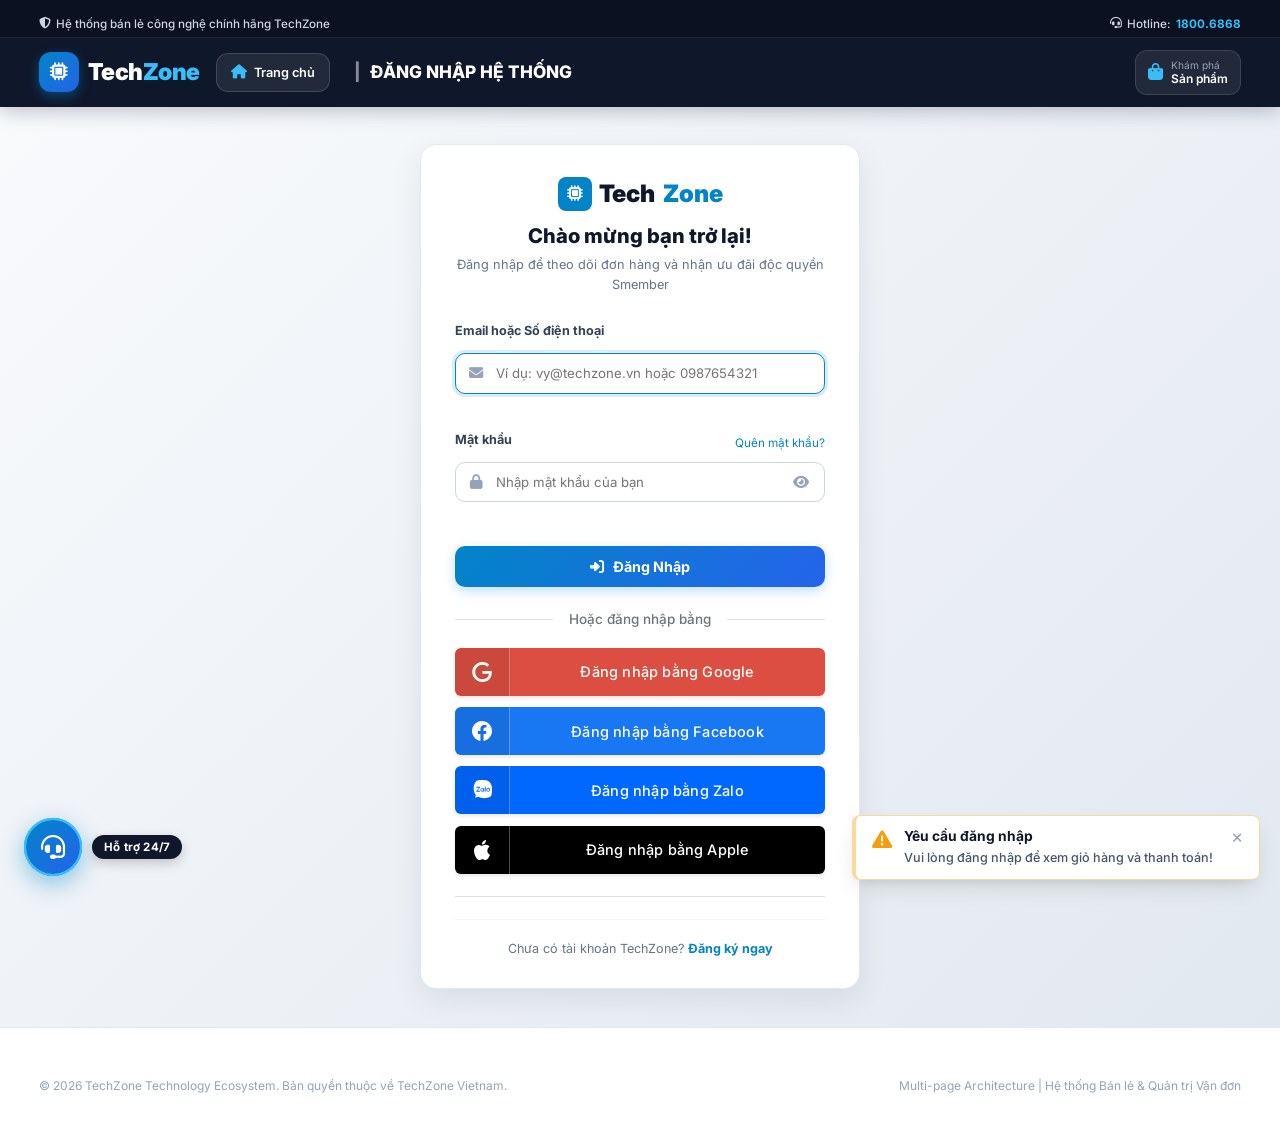
==== commit ee1c9ae1: "Merge pull request #2 from NguyenThiBaoVy/thanhtoan Chỉnh Sửa Hoàn Chỉnh Trang Web" ====
--- a/checkout.html
+++ b/checkout.html
@@ -12,6 +12,16 @@
   <link rel="stylesheet" href="css/style.css">
 </head>
 <body>
+  <!-- Page Transition Loader -->
+  <div id="pageLoader" class="page-loader-overlay">
+    <div class="loader-spinner-wrap">
+      <div class="loader-spinner"></div>
+      <div class="loader-brand">
+        <span class="loader-dot"></span> TechZone
+      </div>
+    </div>
+  </div>
+
 
   <!-- TechZone Header -->
   <header class="tz-header">
@@ -29,29 +39,30 @@
               <div class="tz-dropdown-header">
                 <i class="fa-solid fa-map-location-dot"></i>
                 <span>Chọn khu vực nhận hàng:</span>
+                <button type="button" class="tz-location-close-btn location-modal-close" aria-label="Đóng chọn khu vực" onclick="closeLocationModal()">&times;</button>
               </div>
               <ul class="tz-location-list">
-                <li class="tz-location-item" data-city="Hà Nội" role="option">
+                <li class="tz-location-item" data-city="Hà Nội" onclick="selectLocation('Hà Nội')" role="option">
                   <span class="tz-city-name"><i class="fa-solid fa-building"></i> Hà Nội</span>
                   <i class="fa-solid fa-check tz-city-check"></i>
                 </li>
-                <li class="tz-location-item" data-city="TP. Hồ Chí Minh" role="option">
+                <li class="tz-location-item" data-city="TP. Hồ Chí Minh" onclick="selectLocation('TP. Hồ Chí Minh')" role="option">
                   <span class="tz-city-name"><i class="fa-solid fa-building"></i> TP. Hồ Chí Minh</span>
                   <i class="fa-solid fa-check tz-city-check"></i>
                 </li>
-                <li class="tz-location-item" data-city="Đà Nẵng" role="option">
+                <li class="tz-location-item" data-city="Đà Nẵng" onclick="selectLocation('Đà Nẵng')" role="option">
                   <span class="tz-city-name"><i class="fa-solid fa-building"></i> Đà Nẵng</span>
                   <i class="fa-solid fa-check tz-city-check"></i>
                 </li>
-                <li class="tz-location-item" data-city="Cần Thơ" role="option">
+                <li class="tz-location-item" data-city="Cần Thơ" onclick="selectLocation('Cần Thơ')" role="option">
                   <span class="tz-city-name"><i class="fa-solid fa-building"></i> Cần Thơ</span>
                   <i class="fa-solid fa-check tz-city-check"></i>
                 </li>
-                <li class="tz-location-item" data-city="Hải Phòng" role="option">
+                <li class="tz-location-item" data-city="Hải Phòng" onclick="selectLocation('Hải Phòng')" role="option">
                   <span class="tz-city-name"><i class="fa-solid fa-building"></i> Hải Phòng</span>
                   <i class="fa-solid fa-check tz-city-check"></i>
                 </li>
-                <li class="tz-location-item" data-city="Đồng Nai" role="option">
+                <li class="tz-location-item" data-city="Đồng Nai" onclick="selectLocation('Đồng Nai')" role="option">
                   <span class="tz-city-name"><i class="fa-solid fa-building"></i> Đồng Nai</span>
                   <i class="fa-solid fa-check tz-city-check"></i>
                 </li>
@@ -88,23 +99,53 @@
           <span class="tz-title-sep">|</span> Giỏ Hàng & Thanh Toán
         </div>
 
-        <div class="tz-header-actions">
-          <a href="products.html" class="tz-nav-btn" title="Tiếp tục mua sắm">
-            <i class="fa-solid fa-arrow-left"></i>
+                <!-- Action Group on the Right (Tách rời độc lập Tài khoản và Giỏ hàng, khoảng cách 16px) -->
+        <div class="tz-header-actions header-right-actions">
+          
+          <!-- Khối Tài khoản độc lập -->
+          <div class="tz-user-wrapper user-account-wrapper" id="tz-user-wrapper">
+            <a href="login.html" class="tz-user-btn" id="tz-user-btn" title="Tài khoản" onclick="if(window.toggleUserDropdown) { toggleUserDropdown(event); }">
+              <i class="fa-solid fa-circle-user"></i>
+              <div class="meta">
+                <span class="sub">Tài khoản</span>
+                <span id="tz-user-name-display">Đăng nhập</span>
+              </div>
+            </a>
+            <div class="tz-user-dropdown user-dropdown-menu" id="tz-user-dropdown">
+              <div class="tz-user-dropdown-header">
+                <i class="fa-solid fa-user-check"></i>
+                <span id="tz-dropdown-greeting">Xin chào, Bạn!</span>
+              </div>
+              <a href="history.html" class="tz-user-dropdown-item">
+                <i class="fa-solid fa-clock-rotate-left"></i>
+                <span>Đơn mua của tôi</span>
+              </a>
+              <a href="vouchers.html" class="tz-user-dropdown-item">
+                <span class="tz-dropdown-item-icon">🎟️</span>
+                <span>Kho voucher của tôi</span>
+                <span class="tz-dropdown-voucher-badge" id="userVoucherBadge" style="display: none;"></span>
+              </a>
+              <a href="profile.html" class="tz-user-dropdown-item" id="tz-btn-profile-info">
+                <i class="fa-solid fa-id-card"></i>
+                <span>Thông tin tài khoản</span>
+              </a>
+              <div class="tz-user-dropdown-item logout" id="tz-btn-logout">
+                <i class="fa-solid fa-arrow-right-from-bracket"></i>
+                <span>Đăng xuất</span>
+              </div>
+            </div>
+          </div>
+
+          <!-- Nút Giỏ hàng độc lập hoàn toàn -->
+          <a href="checkout.html" class="tz-nav-btn tz-cart-btn header-cart-btn" title="Xem giỏ hàng TechZone">
+            <i class="fa-solid fa-cart-shopping"></i>
             <div class="meta">
-              <span class="sub">Tiếp tục</span>
-              <span>Mua sắm</span>
-            </div>
+              <span class="sub">Giỏ hàng</span>
+              <span>Thanh toán</span>
+            </div>
+            <span class="tz-cart-badge">0</span>
           </a>
 
-          <!-- Single Order History / Đơn Mua Button -->
-          <a href="history.html" class="tz-nav-btn" id="nav-orders-btn" title="Đơn mua & Tra cứu lộ trình">
-            <i class="fa-solid fa-box-archive"></i>
-            <div class="meta">
-              <span class="sub">Quản lý</span>
-              <span>Đơn mua</span>
-            </div>
-          </a>
         </div>
       </div>
     </div>
@@ -112,7 +153,7 @@
 
   <!-- Checkout Main Content -->
   <main class="main-content">
-    <div class="container" style="padding-top: 1.75rem;">
+    <div class="container tz-checkout-page-container" style="padding-top: 1.75rem;">
       
       <!-- Empty Cart Message Box -->
       <div id="checkout-empty-state" style="display: none; text-align: center; background: white; padding: 4.5rem 1rem; border-radius: 16px; border: 1px solid var(--border); box-shadow: var(--shadow-sm);">
@@ -135,9 +176,34 @@
             
             <!-- 1. Customer Info -->
             <div class="tz-checkout-card">
-              <h3 class="tz-card-header-title">
-                <i class="fa-solid fa-address-book"></i> 1. Thông Tin Nhận Hàng
-              </h3>
+              <div style="display: flex; align-items: center; justify-content: space-between; margin-bottom: 1rem; flex-wrap: wrap; gap: 8px;">
+                <h3 class="tz-card-header-title" style="margin-bottom: 0;">
+                  <i class="fa-solid fa-address-book"></i> 1. Thông Tin Nhận Hàng
+                </h3>
+                <button type="button" id="btn-open-address-modal" class="btn-select-address-book">
+                  <i class="fa-solid fa-book-bookmark"></i> Chọn từ sổ địa chỉ (<span id="address-count-badge">0</span>)
+                </button>
+              </div>
+
+              <!-- Active Address Banner (Hiển thị địa chỉ đang áp dụng) -->
+              <div id="active-address-summary" class="active-address-summary" style="display: none;">
+                <div class="active-addr-card">
+                  <div class="active-addr-top-row">
+                    <div class="active-addr-user-meta">
+                      <span class="active-addr-name">Quản trị viên TechZone</span>
+                      <span class="active-addr-badge-default"><i class="fa-solid fa-star"></i> Mặc định</span>
+                    </div>
+                    <button type="button" class="btn-change-addr-compact" id="btn-change-addr-link">
+                      <span>Đổi địa chỉ</span> <i class="fa-solid fa-angle-right"></i>
+                    </button>
+                  </div>
+                  <div class="active-addr-bottom-row">
+                    <span class="active-addr-phone"><i class="fa-solid fa-phone"></i> (+84) 0988.123.456</span>
+                    <span class="active-addr-sep">•</span>
+                    <span class="active-addr-detail">Tầng 5, Tòa nhà TechZone Tower, 18 Phố Huế, Hoàn Kiếm, Hà Nội</span>
+                  </div>
+                </div>
+              </div>
 
               <div class="tz-form-grid">
                 <div class="tz-form-group">
@@ -278,12 +344,24 @@
 
             <!-- Voucher Code Box -->
             <div style="margin: 1.25rem 0; padding-top: 1rem; border-top: 1px dashed var(--border);">
+              <div style="display: flex; justify-content: space-between; align-items: center; margin-bottom: 0.5rem;">
+                <label style="font-size: 0.84rem; font-weight: 700; color: #334155; margin: 0; display: flex; align-items: center; gap: 6px;">
+                  <i class="fa-solid fa-ticket" style="color: #ea580c;"></i> Mã giảm giá TechZone
+                </label>
+                <button type="button" class="btn-select-voucher-link" id="btn-open-voucher-modal">
+                  <i class="fa-solid fa-wallet"></i> Chọn Voucher từ ví của bạn (<span id="checkout-voucher-avail-count">0</span>)
+                </button>
+              </div>
               <form id="voucher-form" style="display: flex; gap: 0.45rem;">
-                <input type="text" id="voucher-code" class="tz-input" placeholder="Mã giảm giá (Thử: TECHZONE50)" style="font-size: 0.82rem; padding: 0.55rem 0.75rem; text-transform: uppercase;">
+                <input type="text" id="voucher-code" class="tz-input" placeholder="Nhập mã hoặc bấm Chọn Voucher..." style="font-size: 0.82rem; padding: 0.55rem 0.75rem; text-transform: uppercase;">
                 <button type="submit" class="btn-tz-primary" style="padding: 0.55rem 1rem; font-size: 0.82rem; flex-shrink: 0;">
                   Áp dụng
                 </button>
               </form>
+              <!-- Banner voucher đang áp dụng -->
+              <div id="applied-voucher-tag" class="applied-voucher-tag" style="display: none; margin-top: 8px;">
+                <!-- Injected dynamically by JS -->
+              </div>
             </div>
 
             <!-- Price Breakdown -->
@@ -359,7 +437,185 @@
     </div>
   </footer>
 
+    <!-- Custom Center Modal: Xác nhận đăng xuất -->
+  <div class="tz-modal-overlay" id="tz-logout-modal" role="dialog" aria-modal="true" aria-labelledby="tz-logout-title">
+    <div class="tz-modal-content">
+      <div class="tz-modal-icon-badge">
+        <i class="fa-solid fa-arrow-right-from-bracket"></i>
+      </div>
+      <h3 class="tz-modal-title" id="tz-logout-title">Xác nhận đăng xuất</h3>
+      <p class="tz-modal-desc">Bạn có chắc chắn muốn đăng xuất khỏi tài khoản này không?</p>
+      <div class="tz-modal-btn-group">
+        <button type="button" class="tz-btn-modal-cancel" id="tz-btn-cancel-logout">Hủy bỏ</button>
+        <button type="button" class="tz-btn-modal-logout" id="tz-btn-confirm-logout">Đăng xuất</button>
+      </div>
+    </div>
+  </div>
+
+    <!-- Google Account Selector Modal -->
+  <div class="tz-modal-overlay" id="tz-google-modal" role="dialog" aria-modal="true" aria-labelledby="tz-google-modal-title">
+    <div class="tz-google-modal-card">
+      <div class="google-modal-header">
+        <img src="images/google-icon.svg" alt="Google" width="32" height="32" class="google-logo">
+        <h3 id="tz-google-modal-title">Đăng nhập bằng Google</h3>
+        <p class="google-sub">Chọn tài khoản Google để tiếp tục đến <strong>TechZone</strong></p>
+      </div>
+
+      <div class="google-account-list">
+        <!-- Account 1 -->
+        <div class="google-account-item" data-fullname="Nguyễn Văn An" data-email="an.nguyen@gmail.com">
+          <div class="google-avatar avatar-blue">A</div>
+          <div class="google-user-meta">
+            <div class="google-user-name">Nguyễn Văn An</div>
+            <div class="google-user-email">an.nguyen@gmail.com</div>
+          </div>
+          <i class="fa-solid fa-angle-right google-arrow"></i>
+        </div>
+
+        <!-- Account 2 -->
+        <div class="google-account-item" data-fullname="Trần Thị Mai" data-email="mai.tran@gmail.com">
+          <div class="google-avatar avatar-purple">M</div>
+          <div class="google-user-meta">
+            <div class="google-user-name">Trần Thị Mai</div>
+            <div class="google-user-email">mai.tran@gmail.com</div>
+          </div>
+          <i class="fa-solid fa-angle-right google-arrow"></i>
+        </div>
+
+        <!-- Account 3: Custom Google Toggle -->
+        <div class="google-account-item google-custom-toggle" id="btn-toggle-custom-google">
+          <div class="google-avatar avatar-gray">
+            <i class="fa-solid fa-user-plus"></i>
+          </div>
+          <div class="google-user-meta">
+            <div class="google-user-name">Sử dụng tài khoản khác</div>
+            <div class="google-user-email">Nhập họ tên và Gmail của bạn</div>
+          </div>
+          <i class="fa-solid fa-angle-down google-arrow" id="google-arrow-toggle"></i>
+        </div>
+      </div>
+
+      <!-- Custom Google Input Form -->
+      <form class="google-custom-form" id="form-custom-google" style="display: none;">
+        <div class="google-input-group">
+          <label for="google-custom-name">Họ và tên Google của bạn</label>
+          <input type="text" id="google-custom-name" placeholder="Ví dụ: Lê Hoàng Nam" required>
+        </div>
+        <div class="google-input-group">
+          <label for="google-custom-email">Địa chỉ Email Google (Gmail)</label>
+          <input type="email" id="google-custom-email" placeholder="Ví dụ: nam.le@gmail.com" required>
+        </div>
+        <button type="submit" class="btn-submit-google-custom">
+          <i class="fa-solid fa-arrow-right-to-bracket"></i> Đăng nhập với tài khoản này
+        </button>
+      </form>
+
+      <div class="google-modal-footer">
+        <button type="button" class="btn-cancel-google" id="btn-close-google-modal">Hủy bỏ</button>
+        <span class="google-secure-badge"><i class="fa-solid fa-shield-halved"></i> Google Identity Services</span>
+      </div>
+    </div>
+  </div>
+
   <div class="toast-container"></div>
   <script src="js/main.js"></script>
+  <!-- Modal Sổ Địa Chỉ Nhận Hàng (Address Book Modal) -->
+  <div class="tz-modal-overlay" id="tz-address-modal" role="dialog" aria-modal="true" aria-labelledby="tz-addr-modal-title">
+    <div class="tz-modal-content tz-address-modal-content" style="max-width: 580px; text-align: left; padding: 24px;">
+      <div style="display: flex; align-items: center; justify-content: space-between; border-bottom: 1px solid #f1f5f9; padding-bottom: 14px; margin-bottom: 16px;">
+        <div style="display: flex; align-items: center; gap: 10px;">
+          <div style="width: 38px; height: 38px; border-radius: 50%; background: #e0f2fe; color: #0284c7; display: flex; align-items: center; justify-content: center; font-size: 1.15rem;">
+            <i class="fa-solid fa-address-book"></i>
+          </div>
+          <div>
+            <h3 id="tz-addr-modal-title" style="font-size: 1.15rem; font-weight: 800; color: #1e293b; margin: 0;">Sổ Địa Chỉ Nhận Hàng</h3>
+            <span style="font-size: 0.8rem; color: #64748b;">Chọn địa chỉ nhận hàng có sẵn hoặc thêm địa chỉ mới</span>
+          </div>
+        </div>
+        <button type="button" id="btn-close-address-modal" style="background: none; border: none; font-size: 1.25rem; color: #94a3b8; cursor: pointer;">
+          <i class="fa-solid fa-xmark"></i>
+        </button>
+      </div>
+
+      <div style="padding: 4px 0 16px;">
+        <!-- Danh sách địa chỉ đã lưu -->
+        <div id="address-book-list" class="address-book-list">
+          <!-- Rendered dynamically by JS -->
+        </div>
+
+        <!-- Form thêm địa chỉ mới -->
+        <div id="add-address-form-box" class="add-address-form-box" style="display: none;">
+          <h4 style="font-size: 0.95rem; font-weight: 800; color: #1e293b; margin-bottom: 0.75rem; display: flex; align-items: center; gap: 6px;">
+            <i class="fa-solid fa-plus-circle" style="color: #0284c7;"></i> Thêm Địa Chỉ Nhận Hàng Mới
+          </h4>
+          <div class="tz-form-grid" style="gap: 10px;">
+            <div class="tz-form-group">
+              <label class="tz-label" for="new-addr-name">Họ và tên người nhận <span class="req">*</span></label>
+              <input type="text" id="new-addr-name" class="tz-input" placeholder="Ví dụ: Nguyễn Văn An">
+            </div>
+            <div class="tz-form-group">
+              <label class="tz-label" for="new-addr-phone">Số điện thoại liên hệ <span class="req">*</span></label>
+              <input type="tel" id="new-addr-phone" class="tz-input" placeholder="Ví dụ: 0912 345 678">
+            </div>
+            <div class="tz-form-group full">
+              <label class="tz-label" for="new-addr-city">Tỉnh / Thành phố <span class="req">*</span></label>
+              <select id="new-addr-city" class="tz-input">
+                <option value="Hà Nội">Hà Nội (Giao siêu tốc 2H)</option>
+                <option value="TP. Hồ Chí Minh">TP. Hồ Chí Minh (Giao siêu tốc 2H)</option>
+                <option value="Đà Nẵng">Đà Nẵng (Giao siêu tốc 2H)</option>
+                <option value="Hải Phòng">Hải Phòng</option>
+                <option value="Cần Thơ">Cần Thơ</option>
+                <option value="Bình Dương">Bình Dương</option>
+                <option value="Đồng Nai">Đồng Nai</option>
+              </select>
+            </div>
+            <div class="tz-form-group full">
+              <label class="tz-label" for="new-addr-detail">Địa chỉ chi tiết (Số nhà, đường, phường/xã) <span class="req">*</span></label>
+              <input type="text" id="new-addr-detail" class="tz-input" placeholder="Ví dụ: Số 25 Tạ Quang Bửu, Phường Bách Khoa">
+            </div>
+            <div class="tz-form-group full">
+              <label style="display: flex; align-items: center; gap: 8px; font-size: 0.85rem; font-weight: 600; color: #334155; cursor: pointer;">
+                <input type="checkbox" id="new-addr-default" style="accent-color: #0284c7; width: 16px; height: 16px;">
+                <span>Đặt làm địa chỉ giao hàng mặc định cho các đơn sau</span>
+              </label>
+            </div>
+          </div>
+          <div style="display: flex; justify-content: flex-end; gap: 8px; margin-top: 12px;">
+            <button type="button" id="btn-cancel-add-addr" class="btn-shopee-secondary" style="padding: 7px 14px; font-size: 0.84rem;">
+              Hủy
+            </button>
+            <button type="button" id="btn-save-new-addr" class="btn-shopee-primary" style="padding: 7px 18px; font-size: 0.84rem;">
+              <i class="fa-solid fa-floppy-disk"></i> Lưu địa chỉ
+            </button>
+          </div>
+        </div>
+
+        <button type="button" id="btn-toggle-add-addr-form" class="btn-outline-add-addr">
+          <i class="fa-solid fa-plus"></i> Thêm địa chỉ mới
+        </button>
+      </div>
+    </div>
+  </div>
+
+  <!-- Modal Chọn Mã Giảm Giá Của Bạn (Personalized Voucher Picker Modal) -->
+  <div class="tz-modal-overlay" id="tz-voucher-modal" role="dialog" aria-modal="true" aria-labelledby="tz-voucher-modal-title">
+    <div class="tz-voucher-modal-card">
+      <div class="voucher-modal-header">
+        <div style="display: flex; align-items: center; gap: 10px;">
+          <div class="voucher-modal-icon"><i class="fa-solid fa-ticket"></i></div>
+          <div>
+            <h3 id="tz-voucher-modal-title" style="margin: 0; font-size: 1.15rem; color: #1e293b; font-weight: 800;">Kho Mã Giảm Giá Của Bạn</h3>
+            <p style="margin: 0; font-size: 0.82rem; color: #64748b;">Chọn 1 mã ưu đãi độc quyền để áp dụng cho đơn hàng này</p>
+          </div>
+        </div>
+        <button type="button" class="btn-close-modal" id="btn-close-voucher-modal"><i class="fa-solid fa-xmark"></i></button>
+      </div>
+
+      <div class="voucher-modal-body" id="voucher-modal-list">
+        <!-- Rendered dynamically by JS -->
+      </div>
+    </div>
+  </div>
+
 </body>
 </html>
--- a/css/style.css
+++ b/css/style.css
@@ -77,7 +77,6 @@
   font-size: 15px;
   width: 100%;
   max-width: 100vw;
-  overflow-x: hidden;
   box-sizing: border-box;
 }
 
@@ -92,7 +91,6 @@
   -webkit-font-smoothing: antialiased;
   width: 100%;
   max-width: 100vw;
-  overflow-x: hidden;
   box-sizing: border-box;
 }
 
@@ -160,13 +158,28 @@
    ========================================================================== */
 .tz-header {
   background-color: var(--tz-navy);
+  position: -webkit-sticky;
   position: sticky;
   top: 0;
-  z-index: 9999999 !important;
+  left: 0;
+  width: 100%;
+  z-index: 9999 !important;
   box-shadow: 0 4px 18px rgba(15, 23, 42, 0.25);
-  width: 100%;
-  max-width: 100%;
   box-sizing: border-box;
+  -webkit-backface-visibility: hidden;
+  backface-visibility: hidden;
+  transition: box-shadow 0.25s ease;
+}
+
+/* Fallback & Enhanced Sticky class qua JS */
+.tz-header.is-sticky,
+.tz-header.tz-header-fixed {
+  position: fixed !important;
+  top: 0 !important;
+  left: 0 !important;
+  width: 100% !important;
+  z-index: 9999 !important;
+  box-shadow: 0 6px 22px rgba(0, 0, 0, 0.35) !important;
 }
 
 /* Top Bar */
@@ -276,10 +289,11 @@
   transform: rotate(180deg);
 }
 
-/* Location Dropdown Menu */
+/* Location Dropdown Menu - CỐ ĐỊNH ẨN MẶC ĐỊNH & POSITION ABSOLUTE KHÔNG LÀM VỠ TOPBAR */
 .location-menu,
 .location-dropdown,
-.tz-location-dropdown {
+.tz-location-dropdown,
+.tz-location-menu {
   position: absolute !important;
   top: calc(100% + 8px);
   left: 0;
@@ -288,8 +302,8 @@
   border-radius: 12px;
   box-shadow: 0 10px 30px rgba(0, 0, 0, 0.25), 0 0 0 1px rgba(0, 0, 0, 0.06);
   padding: 0;
-  z-index: 9999999 !important;
-  display: none;
+  z-index: 99999 !important;
+  display: none !important;
   opacity: 0;
   transform: translateY(-6px);
   transition: opacity 0.2s ease, transform 0.2s ease;
@@ -300,15 +314,24 @@
 }
 
 .location-menu.show,
+.location-menu.active,
+.location-menu.open,
 .location-dropdown.show,
-.tz-location-dropdown.show {
+.location-dropdown.active,
+.location-dropdown.open,
+.tz-location-dropdown.show,
+.tz-location-dropdown.active,
+.tz-location-dropdown.open,
+.tz-location-menu.show,
+.tz-location-menu.active,
+.tz-location-menu.open {
   display: block !important;
   opacity: 1 !important;
   transform: translateY(0) !important;
   pointer-events: auto !important;
   visibility: visible !important;
   filter: none !important;
-  z-index: 9999999 !important;
+  z-index: 99999 !important;
 }
 
 /* Thêm pointer-events: auto và cursor pointer cho toàn bộ menu và các thẻ con bên trong */
@@ -414,20 +437,33 @@
 }
 
 /* Mobile backdrop for location dropdown */
-.tz-location-backdrop {
+.tz-location-backdrop,
+.location-backdrop,
+.modal-location-overlay,
+.province-backdrop {
   display: none;
-  position: fixed;
-  inset: 0;
-  background: rgba(0, 0, 0, 0.45);
-  z-index: 99990 !important;
-  pointer-events: auto;
-}
-.tz-location-backdrop.active {
+  position: fixed !important;
+  inset: 0 !important;
+  width: 100vw !important;
+  height: 100vh !important;
+  background: rgba(0, 0, 0, 0.5) !important;
+  backdrop-filter: blur(2px);
+  -webkit-backdrop-filter: blur(2px);
+  z-index: 99998 !important;
+  pointer-events: auto !important;
+}
+.tz-location-backdrop.active,
+.tz-location-backdrop.show,
+.location-backdrop.active,
+.location-backdrop.show {
   display: block !important;
 }
 
-@media (min-width: 541px) {
-  .tz-location-backdrop {
+@media (min-width: 769px) {
+  .tz-location-backdrop,
+  .location-backdrop,
+  .modal-location-overlay,
+  .province-backdrop {
     display: none !important;
     pointer-events: none !important;
   }
@@ -903,6 +939,7 @@
   padding: 0.4rem 0;
   height: 100%; /* Căn chỉnh theo chiều cao cột cha */
   box-sizing: border-box;
+  z-index: 60;
 }
 
 .tz-menu-item {
@@ -913,14 +950,14 @@
   font-size: 0.82rem;
   font-weight: 600;
   color: var(--text-main);
-  transition: var(--transition);
+  transition: all 0.2s ease;
   cursor: pointer;
 }
 
 .tz-menu-item:hover,
 .tz-menu-item.active {
-  background-color: var(--tz-cyan-light);
-  color: var(--tz-cyan);
+  background-color: #f0f9ff;
+  color: #0284c7;
 }
 
 .tz-menu-item-left {
@@ -934,65 +971,295 @@
   width: 20px;
   text-align: center;
   color: var(--tz-muted);
+  transition: color 0.2s ease;
 }
 
 .tz-menu-item:hover .tz-menu-item-left i {
-  color: var(--tz-cyan);
+  color: #0284c7;
 }
 
 .tz-menu-item i.arrow {
   font-size: 0.65rem;
   color: var(--text-light);
-}
-
-/* Flyout Submenu on Hover */
+  transition: all 0.2s ease;
+}
+
+.tz-menu-item:hover i.arrow {
+  color: #0284c7;
+  transform: translateX(3px);
+}
+
+/* ==========================================================================
+   FLYOUT MEGA SUBMENU (720px - 4 CỘT HIỆN ĐẠI ĐẲNG CẤP)
+   ========================================================================== */
 .tz-flyout-menu {
   position: absolute;
+  left: 100%;
   top: 0;
-  left: 100%;
-  width: 680px;
   min-height: 100%;
-  background-color: white;
-  border-radius: 0 var(--radius-lg) var(--radius-lg) 0;
-  box-shadow: var(--shadow-xl);
-  border: 1px solid var(--border);
-  padding: 1.5rem;
-  z-index: 100;
+  width: 720px;
+  z-index: 1000;
+  background: #ffffff;
+  border-radius: 0 16px 16px 0;
+  box-shadow: 0 15px 35px rgba(0, 0, 0, 0.12);
+  border: 1px solid #e2e8f0;
+  border-left: none;
+  padding: 1.15rem 1.25rem;
   display: none;
-  grid-template-columns: repeat(3, 1fr);
-  gap: 1.5rem;
+  grid-template-columns: 155px 165px 185px 1fr;
+  gap: 1rem;
+  box-sizing: border-box;
 }
 
 .tz-menu-item:hover .tz-flyout-menu {
   display: grid;
 }
 
-.flyout-block h5 {
-  font-size: 0.88rem;
+/* Flyout Columns Common */
+.flyout-col {
+  display: flex;
+  flex-direction: column;
+}
+
+.flyout-col-title {
+  font-size: 0.75rem;
   font-weight: 800;
-  color: var(--tz-cyan);
-  margin-bottom: 0.65rem;
-  border-bottom: 1.5px solid var(--tz-cyan-light);
-  padding-bottom: 0.35rem;
+  letter-spacing: 0.04em;
+  color: #0f172a;
+  margin-bottom: 0.75rem;
+  padding-bottom: 0.4rem;
+  border-bottom: 2px solid #f1f5f9;
+  display: flex;
+  align-items: center;
+  gap: 6px;
   text-transform: uppercase;
 }
 
-.flyout-items-list {
+.flyout-col-title i {
+  color: #0284c7;
+  font-size: 0.82rem;
+}
+
+/* Cột 1: THƯƠNG HIỆU HÀNG ĐẦU */
+.flyout-brand-list {
   display: flex;
   flex-direction: column;
-  gap: 0.4rem;
-}
-
-.flyout-items-list a {
-  font-size: 0.82rem;
-  color: var(--text-secondary);
+  gap: 0.45rem;
+}
+
+.flyout-brand-item {
+  font-size: 0.79rem;
+  font-weight: 600;
+  color: #334155;
+  text-decoration: none;
+  display: flex;
+  align-items: center;
+  gap: 6px;
+  transition: all 0.2s ease;
+  padding: 3px 0;
+  text-transform: uppercase;
+  letter-spacing: 0.02em;
+}
+
+.flyout-brand-item:hover {
+  color: #0284c7;
+  font-weight: 800;
+  transform: translateX(4px);
+}
+
+.flyout-brand-item i {
+  font-size: 0.62rem;
+  color: #94a3b8;
+  transition: color 0.2s;
+}
+
+.flyout-brand-item:hover i {
+  color: #0284c7;
+}
+
+/* Cột 2: PHÂN KHÚC & NHU CẦU */
+.flyout-segment-list {
+  display: flex;
+  flex-direction: column;
+  gap: 0.42rem;
+}
+
+.flyout-segment-item {
+  font-size: 0.8rem;
+  color: #475569;
   font-weight: 500;
-}
-
-.flyout-items-list a:hover {
-  color: var(--tz-blue);
+  text-decoration: none;
+  display: flex;
+  align-items: center;
+  gap: 6px;
+  transition: all 0.2s ease;
+  padding: 3px 0;
+}
+
+.flyout-segment-item:hover {
+  color: #0284c7;
   font-weight: 700;
-  padding-left: 3px;
+  transform: translateX(3px);
+}
+
+/* Cột 3: DÒNG SẢN PHẨM BÁN CHẠY */
+.flyout-bestseller-list {
+  display: flex;
+  flex-direction: column;
+  gap: 0.45rem;
+}
+
+.flyout-bestseller-item {
+  font-size: 0.8rem;
+  color: #1e293b;
+  font-weight: 600;
+  text-decoration: none;
+  display: flex;
+  align-items: center;
+  justify-content: space-between;
+  gap: 6px;
+  transition: all 0.2s ease;
+  padding: 3px 0;
+}
+
+.flyout-bestseller-item:hover {
+  color: #0284c7;
+  transform: translateX(3px);
+}
+
+.flyout-bestseller-item span:first-child {
+  white-space: nowrap;
+  overflow: hidden;
+  text-overflow: ellipsis;
+}
+
+.flyout-badge {
+  display: inline-block;
+  font-size: 0.63rem;
+  font-weight: 800;
+  padding: 1px 6px;
+  border-radius: 4px;
+  line-height: 1.3;
+  text-transform: uppercase;
+  white-space: nowrap;
+  flex-shrink: 0;
+}
+
+.flyout-badge.hot {
+  background: #fee2e2;
+  color: #dc2626;
+}
+
+.flyout-badge.best {
+  background: #fef3c7;
+  color: #d97706;
+}
+
+.flyout-badge.new {
+  background: #e0f2fe;
+  color: #0284c7;
+}
+
+.flyout-badge.sale {
+  background: #dcfce7;
+  color: #15803d;
+}
+
+/* Cột 4: BANNER PROMO MINI */
+.flyout-promo-card {
+  background: linear-gradient(145deg, #0f172a 0%, #1e293b 100%);
+  border-radius: 12px;
+  padding: 0.95rem 0.85rem;
+  display: flex;
+  flex-direction: column;
+  justify-content: space-between;
+  color: #ffffff;
+  position: relative;
+  overflow: hidden;
+  box-shadow: 0 4px 15px rgba(15, 23, 42, 0.15);
+  border: 1px solid rgba(255, 255, 255, 0.08);
+  text-decoration: none;
+  transition: all 0.3s ease;
+  height: 100%;
+  box-sizing: border-box;
+}
+
+.flyout-promo-card:hover {
+  transform: translateY(-2px);
+  box-shadow: 0 8px 25px rgba(2, 132, 199, 0.25);
+  border-color: rgba(56, 189, 248, 0.4);
+}
+
+.flyout-promo-tag {
+  display: inline-flex;
+  align-items: center;
+  gap: 4px;
+  align-self: flex-start;
+  font-size: 0.67rem;
+  font-weight: 800;
+  background: linear-gradient(135deg, #ee4d2d, #ff6b35);
+  color: #ffffff;
+  padding: 3px 8px;
+  border-radius: 20px;
+  margin-bottom: 0.5rem;
+  box-shadow: 0 2px 6px rgba(238, 77, 45, 0.3);
+}
+
+.flyout-promo-title {
+  font-size: 0.86rem;
+  font-weight: 800;
+  line-height: 1.25;
+  margin: 0 0 0.3rem;
+  color: #ffffff;
+}
+
+.flyout-promo-sub {
+  font-size: 0.71rem;
+  color: #94a3b8;
+  margin: 0 0 0.65rem;
+  line-height: 1.3;
+}
+
+.flyout-promo-img-wrap {
+  width: 100%;
+  height: 90px;
+  display: flex;
+  align-items: center;
+  justify-content: center;
+  margin-bottom: 0.5rem;
+}
+
+.flyout-promo-img-wrap img {
+  max-width: 100%;
+  max-height: 100%;
+  object-fit: contain;
+  filter: drop-shadow(0 6px 12px rgba(0,0,0,0.3));
+  transition: transform 0.3s ease;
+}
+
+.flyout-promo-card:hover .flyout-promo-img-wrap img {
+  transform: scale(1.06);
+}
+
+.flyout-promo-btn {
+  display: flex;
+  align-items: center;
+  justify-content: center;
+  gap: 6px;
+  font-size: 0.74rem;
+  font-weight: 700;
+  color: #38bdf8;
+  background: rgba(56, 189, 248, 0.12);
+  padding: 6px 10px;
+  border-radius: 6px;
+  border: 1px solid rgba(56, 189, 248, 0.25);
+  transition: all 0.2s ease;
+}
+
+.flyout-promo-card:hover .flyout-promo-btn {
+  background: #0284c7;
+  color: #ffffff;
+  border-color: #0284c7;
 }
 
 /* Cột giữa: Wrapper chứa Slider chính + Dải 3 Mini Promo Cards */
@@ -2340,50 +2607,92 @@
   gap: 0.25rem;
 }
 
-/* Cụm nút bấm căn thẳng hàng tăm tắp dưới đáy card */
+/* Cụm nút bấm: 1 Nút duy nhất "Thêm vào giỏ hàng" chiếm 100% chiều ngang */
 .card-action-btns,
 .tz-card-actions {
   margin-top: auto;
-  display: grid;
-  grid-template-columns: 1fr 1.25fr;
+  display: flex;
+  width: 100%;
+  padding-top: 0.5rem;
+  box-sizing: border-box;
+}
+
+.btn-card-add,
+.btn-card-add-primary {
+  width: 100%;
+  background-color: #0284c7; /* màu xanh thương hiệu nổi bật */
+  color: #ffffff;
+  padding: 0.58rem 0.8rem;
+  border-radius: 8px; /* bo góc 8px */
+  font-size: 0.84rem;
+  font-weight: 700;
+  border: none;
+  display: flex;
+  align-items: center;
+  justify-content: center;
   gap: 0.45rem;
-  padding-top: 0.5rem;
-}
-
-.btn-card-add {
-  background-color: var(--tz-cyan-light);
-  color: var(--tz-cyan);
-  padding: 0.48rem;
-  border-radius: var(--radius-sm);
-  font-size: 0.78rem;
-  font-weight: 700;
-  border: 1px solid #bae6fd;
-  display: flex;
-  align-items: center;
-  justify-content: center;
-  gap: 0.3rem;
-}
-
-.btn-card-add:hover {
-  background-color: var(--tz-cyan);
-  color: white;
-}
-
-.btn-card-buy {
-  background: var(--tz-gradient);
-  color: white;
-  padding: 0.48rem;
-  border-radius: var(--radius-sm);
-  font-size: 0.78rem;
-  font-weight: 700;
-  display: flex;
-  align-items: center;
-  justify-content: center;
-  box-shadow: 0 2px 6px rgba(37, 99, 235, 0.3);
-}
-
-.btn-card-buy:hover {
-  filter: brightness(1.1);
+  cursor: pointer;
+  transition: all 0.25s ease;
+  box-shadow: 0 2px 6px rgba(2, 132, 199, 0.25);
+  box-sizing: border-box;
+}
+
+.btn-card-add:hover,
+.btn-card-add-primary:hover {
+  background-color: #0369a1;
+  color: #ffffff;
+  box-shadow: 0 4px 12px rgba(2, 132, 199, 0.35);
+  transform: translateY(-1px);
+}
+
+.btn-card-add:active,
+.btn-card-add-primary:active {
+  transform: translateY(0);
+}
+
+.btn-card-add i,
+.btn-card-add-primary i {
+  font-size: 0.85rem;
+}
+
+.btn-card-buy,
+.btn-flashsale-buy {
+  display: none !important;
+}
+
+/* Flash Sale Badges & Status */
+.flashsale-badge-live {
+  font-size: 0.75rem;
+  background: linear-gradient(135deg, rgba(239, 68, 68, 0.25), rgba(249, 115, 22, 0.25));
+  color: #ef4444;
+  border: 1px solid rgba(239, 68, 68, 0.4);
+  padding: 3px 10px;
+  border-radius: 9999px;
+  margin-left: 8px;
+  font-weight: 800;
+  display: inline-flex;
+  align-items: center;
+  gap: 4px;
+  animation: pulseFlashBadge 2s infinite ease-in-out;
+}
+
+@keyframes pulseFlashBadge {
+  0%, 100% { opacity: 1; transform: scale(1); }
+  50% { opacity: 0.85; transform: scale(1.02); }
+}
+
+.flashsale-badge-upcoming {
+  font-size: 0.75rem;
+  background: linear-gradient(135deg, rgba(2, 132, 199, 0.2), rgba(56, 189, 248, 0.2));
+  color: #0284c7;
+  border: 1px solid rgba(2, 132, 199, 0.35);
+  padding: 3px 10px;
+  border-radius: 9999px;
+  margin-left: 8px;
+  font-weight: 800;
+  display: inline-flex;
+  align-items: center;
+  gap: 4px;
 }
 
 .section-footer-link {
@@ -3731,57 +4040,117 @@
 }
 
 /* ==========================================================================
-   13. TOAST NOTIFICATION COMPONENT
+   13. TOAST NOTIFICATION COMPONENT (Góc dưới bên phải)
    ========================================================================== */
 .toast-container {
-  position: fixed;
-  top: 24px;
-  right: 24px;
-  z-index: 9999;
-  display: flex;
-  flex-direction: column;
-  gap: 0.75rem;
-  pointer-events: none;
+  position: fixed !important;
+  bottom: 20px !important;
+  right: 20px !important;
+  top: auto !important;
+  z-index: 9999999 !important;
+  display: flex !important;
+  flex-direction: column-reverse !important;
+  gap: 10px !important;
+  pointer-events: none !important;
+  max-width: calc(100vw - 32px) !important;
 }
 
 .toast {
-  pointer-events: auto;
-  min-width: 320px;
-  max-width: 440px;
-  background-color: white;
-  border-radius: var(--radius-md);
-  padding: 0.95rem 1.15rem;
-  box-shadow: 0 10px 30px rgba(15, 23, 42, 0.15);
-  border-left: 4px solid var(--tz-blue);
-  display: flex;
-  align-items: center;
-  gap: 0.85rem;
-  animation: toastSlide 0.35s ease forwards;
-}
-
-.toast.toast-success { border-left-color: var(--success); }
-.toast.toast-error { border-left-color: var(--danger); }
-.toast.toast-warning { border-left-color: var(--warning); }
-.toast.toast-info { border-left-color: var(--tz-cyan); }
+  pointer-events: auto !important;
+  min-width: 310px !important;
+  max-width: 420px !important;
+  background-color: #ffffff !important;
+  border-radius: 8px !important;
+  padding: 12px 16px !important;
+  box-shadow: 0 10px 25px -5px rgba(0, 0, 0, 0.12), 0 8px 10px -6px rgba(0, 0, 0, 0.08) !important;
+  border: 1px solid #e2e8f0 !important;
+  border-left: 4px solid #10b981 !important;
+  display: flex !important;
+  align-items: flex-start !important;
+  gap: 12px !important;
+  animation: toastSlideInRight 0.35s cubic-bezier(0.16, 1, 0.3, 1) forwards !important;
+  transition: all 0.3s ease !important;
+  box-sizing: border-box !important;
+}
+
+.toast.toast-success {
+  border-left-color: #10b981 !important;
+  border-color: rgba(16, 185, 129, 0.4) !important;
+  background-color: #ffffff !important;
+}
+
+.toast.toast-error {
+  border-left-color: #ef4444 !important;
+  border-color: rgba(239, 68, 68, 0.4) !important;
+}
+
+.toast.toast-warning {
+  border-left-color: #f59e0b !important;
+  border-color: rgba(245, 158, 11, 0.4) !important;
+}
+
+.toast.toast-info {
+  border-left-color: #0284c7 !important;
+  border-color: rgba(2, 132, 199, 0.4) !important;
+}
+
+.toast-icon {
+  font-size: 1.35rem !important;
+  line-height: 1 !important;
+  margin-top: 2px !important;
+  flex-shrink: 0 !important;
+}
+.toast.toast-success .toast-icon { color: #10b981 !important; }
+.toast.toast-error .toast-icon { color: #ef4444 !important; }
+.toast.toast-warning .toast-icon { color: #f59e0b !important; }
+.toast.toast-info .toast-icon { color: #0284c7 !important; }
+
+.toast-body {
+  flex: 1 !important;
+  min-width: 0 !important;
+}
+
+.toast-title {
+  font-size: 0.92rem !important;
+  font-weight: 700 !important;
+  color: #0f172a !important;
+  margin-bottom: 3px !important;
+  line-height: 1.3 !important;
+}
 
 .toast-msg {
-  flex: 1;
-  font-size: 0.88rem;
-  font-weight: 600;
-  color: var(--text-main);
-  line-height: 1.45;
+  font-size: 0.84rem !important;
+  font-weight: 500 !important;
+  color: #475569 !important;
+  line-height: 1.45 !important;
+  word-break: break-word !important;
 }
 
 .toast-close-btn {
-  background: transparent;
-  color: var(--text-light);
-  font-size: 1.1rem;
-  cursor: pointer;
-}
-
-@keyframes toastSlide {
-  from { transform: translateX(110%); opacity: 0; }
-  to { transform: translateX(0); opacity: 1; }
+  background: transparent !important;
+  border: none !important;
+  color: #94a3b8 !important;
+  font-size: 1.25rem !important;
+  line-height: 1 !important;
+  cursor: pointer !important;
+  padding: 0 0 0 6px !important;
+  transition: color 0.15s ease !important;
+  align-self: flex-start !important;
+}
+
+.toast-close-btn:hover {
+  color: #0f172a !important;
+}
+
+@keyframes toastSlideInRight {
+  from {
+    transform: translateX(110%);
+    opacity: 0;
+  }
+  to {
+    transform: translateX(0);
+    opacity: 1;
+  }
 }
 
 /* ==========================================================================
@@ -4523,38 +4892,41 @@
     gap: 0.2rem !important;
   }
 
-  /* Cụm nút chân thẻ: margin-top: auto để luôn neo sát đáy thẻ mà không che mất nút */
+  /* Cụm nút chân thẻ: DUY NHẤT 1 NÚT chiếm 100% chiều ngang */
   .product-card .card-actions,
   .product-card .card-action-btns,
   .tz-product-card .tz-card-actions {
     display: flex !important;
-    flex-direction: column !important; /* Xếp dọc 2 nút trên mobile để hiển thị đầy đủ */
-    gap: 4px !important;
     width: 100% !important;
     margin-top: auto !important;
     padding-top: 6px !important;
     box-sizing: border-box !important;
   }
 
-  /* Hiển thị đầy đủ cả 2 nút ("Thêm giỏ" & "Săn sale/Mua ngay") */
   .product-card .card-actions button,
   .product-card .card-action-btns button,
   .tz-product-card .tz-card-actions button,
   .btn-card-add,
-  .btn-card-buy,
-  .btn-flashsale-buy {
+  .btn-card-add-primary {
     width: 100% !important;
-    min-height: 28px !important;
-    padding: 5px 4px !important;
-    font-size: 11.5px !important;
+    min-height: 36px !important;
+    padding: 6px 8px !important;
+    font-size: 12px !important;
     font-weight: 700 !important;
-    white-space: nowrap !important;
     display: flex !important;
     align-items: center !important;
     justify-content: center !important;
-    gap: 4px !important;
-    border-radius: 6px !important;
+    gap: 6px !important;
+    border-radius: 8px !important;
+    background-color: #0284c7 !important;
+    color: #ffffff !important;
+    border: none !important;
     box-sizing: border-box !important;
+  }
+
+  .btn-card-buy,
+  .btn-flashsale-buy {
+    display: none !important;
   }
 
   .btn-card-add i,
@@ -4881,3 +5253,10276 @@
   color: white !important;
   box-shadow: 0 2px 8px rgba(2, 132, 199, 0.25);
 }
+
+/* ==========================================================================
+   USER AUTH & ACCOUNT DROPDOWN STYLES
+   ========================================================================== */
+.tz-user-wrapper {
+  position: relative;
+  display: inline-block;
+}
+
+.tz-user-btn {
+  display: flex;
+  align-items: center;
+  gap: 0.55rem;
+  color: white;
+  padding: 0.5rem 0.8rem;
+  border-radius: var(--radius-md);
+  background-color: rgba(255, 255, 255, 0.08);
+  font-size: 0.8rem;
+  font-weight: 600;
+  border: 1px solid rgba(255, 255, 255, 0.12);
+  white-space: nowrap;
+  position: relative;
+  transition: var(--transition);
+  cursor: pointer;
+  text-decoration: none;
+}
+
+.tz-user-btn:hover {
+  background-color: rgba(255, 255, 255, 0.18);
+  border-color: rgba(255, 255, 255, 0.25);
+  transform: translateY(-1px);
+}
+
+.tz-user-btn i.fa-circle-user,
+.tz-user-btn i.fa-user {
+  font-size: 1.15rem;
+  color: #38bdf8;
+}
+
+.tz-user-btn .meta {
+  display: flex;
+  flex-direction: column;
+  line-height: 1.15;
+  text-align: left;
+}
+
+.tz-user-btn .meta .sub {
+  font-size: 0.65rem;
+  color: #94a3b8;
+  font-weight: 400;
+}
+
+.tz-user-dropdown {
+  position: absolute;
+  top: calc(100% + 8px);
+  right: 0;
+  width: 200px;
+  background: #ffffff;
+  border-radius: 10px;
+  box-shadow: 0 10px 25px -5px rgba(0, 0, 0, 0.15), 0 8px 10px -6px rgba(0, 0, 0, 0.1);
+  border: 1px solid #e2e8f0;
+  padding: 0.5rem 0;
+  z-index: 10000;
+  display: none;
+  animation: tzFadeIn 0.2s ease-out;
+}
+
+.tz-user-dropdown.show {
+  display: block;
+}
+
+.tz-user-dropdown-header {
+  padding: 0.65rem 1rem;
+  border-bottom: 1px solid #f1f5f9;
+  display: flex;
+  align-items: center;
+  gap: 0.5rem;
+  color: #0f172a;
+  font-weight: 700;
+  font-size: 0.88rem;
+}
+
+.tz-user-dropdown-header i {
+  color: #0284c7;
+}
+
+.tz-user-dropdown-item {
+  display: flex;
+  align-items: center;
+  gap: 0.65rem;
+  padding: 0.6rem 1rem;
+  color: #334155;
+  font-size: 0.84rem;
+  font-weight: 500;
+  text-decoration: none;
+  transition: all 0.15s ease;
+  cursor: pointer;
+}
+
+.tz-user-dropdown-item:hover {
+  background-color: #f8fafc;
+  color: #0284c7;
+}
+
+.tz-user-dropdown-item.logout {
+  color: #ef4444;
+  border-top: 1px solid #f1f5f9;
+  margin-top: 0.25rem;
+}
+
+.tz-user-dropdown-item.logout:hover {
+  background-color: #fef2f2;
+  color: #dc2626;
+}
+
+/* Auth Page Containers */
+.tz-auth-page {
+  min-height: calc(100vh - 200px);
+  display: flex;
+  align-items: center;
+  justify-content: center;
+  padding: 2.5rem 1rem;
+  background: linear-gradient(135deg, #f8fafc 0%, #e2e8f0 100%);
+}
+
+.tz-auth-card {
+  width: 100%;
+  max-width: 440px;
+  background: #ffffff;
+  border-radius: 16px;
+  box-shadow: 0 10px 30px rgba(15, 23, 42, 0.08);
+  border: 1px solid #e2e8f0;
+  overflow: hidden;
+  padding: 2rem 2.25rem;
+}
+
+.tz-auth-header {
+  text-align: center;
+  margin-bottom: 1.75rem;
+}
+
+.tz-auth-header .logo-mini {
+  display: inline-flex;
+  align-items: center;
+  gap: 0.5rem;
+  font-size: 1.6rem;
+  font-weight: 900;
+  color: #0f172a;
+  margin-bottom: 0.5rem;
+  text-decoration: none;
+}
+
+.tz-auth-header .logo-mini .chip {
+  width: 34px;
+  height: 34px;
+  border-radius: 8px;
+  background: #0284c7;
+  color: white;
+  display: flex;
+  align-items: center;
+  justify-content: center;
+  font-size: 1.05rem;
+}
+
+.tz-auth-header h2 {
+  font-size: 1.35rem;
+  font-weight: 800;
+  color: #0f172a;
+  margin-bottom: 0.25rem;
+}
+
+.tz-auth-header p {
+  font-size: 0.85rem;
+  color: #64748b;
+}
+
+.tz-auth-form {
+  display: flex;
+  flex-direction: column;
+  gap: 1.15rem;
+}
+
+.tz-form-group {
+  display: flex;
+  flex-direction: column;
+  gap: 0.4rem;
+}
+
+.tz-form-group label {
+  font-size: 0.82rem;
+  font-weight: 700;
+  color: #334155;
+}
+
+.tz-input-with-icon {
+  position: relative;
+  display: flex;
+  align-items: center;
+}
+
+.tz-input-with-icon i {
+  position: absolute;
+  left: 1rem;
+  color: #94a3b8;
+  font-size: 0.95rem;
+}
+
+.tz-input-with-icon input {
+  width: 100%;
+  padding: 0.75rem 1rem 0.75rem 2.6rem;
+  border: 1.5px solid #cbd5e1;
+  border-radius: 10px;
+  font-size: 0.88rem;
+  color: #1e293b;
+  transition: all 0.2s ease;
+  box-sizing: border-box;
+}
+
+.tz-input-with-icon input:focus {
+  border-color: #0284c7;
+  outline: none;
+  box-shadow: 0 0 0 3px rgba(2, 132, 199, 0.15);
+}
+
+.tz-btn-auth-submit {
+  width: 100%;
+  padding: 0.8rem;
+  background: linear-gradient(135deg, #0284c7, #2563eb);
+  color: white;
+  border: none;
+  border-radius: 10px;
+  font-size: 0.95rem;
+  font-weight: 700;
+  cursor: pointer;
+  transition: all 0.2s ease;
+  box-shadow: 0 4px 12px rgba(2, 132, 199, 0.25);
+  margin-top: 0.5rem;
+}
+
+.tz-btn-auth-submit:hover {
+  background: linear-gradient(135deg, #0369a1, #1d4ed8);
+  box-shadow: 0 6px 16px rgba(2, 132, 199, 0.35);
+  transform: translateY(-1px);
+}
+
+.tz-auth-footer {
+  text-align: center;
+  font-size: 0.84rem;
+  color: #64748b;
+  margin-top: 1.5rem;
+  padding-top: 1.25rem;
+  border-top: 1px solid #f1f5f9;
+}
+
+.tz-auth-footer a {
+  color: #0284c7;
+  font-weight: 700;
+  text-decoration: none;
+}
+
+.tz-auth-footer a:hover {
+  text-decoration: underline;
+}
+
+/* Mobile Icon adaptation */
+@media (max-width: 992px) {
+  .tz-user-btn {
+    width: 36px !important;
+    height: 36px !important;
+    min-width: 36px !important;
+    max-width: 36px !important;
+    padding: 0 !important;
+    border-radius: 50% !important;
+    display: inline-flex !important;
+    align-items: center !important;
+    justify-content: center !important;
+    flex-shrink: 0 !important;
+    background: rgba(255, 255, 255, 0.1) !important;
+    border: 1px solid rgba(255, 255, 255, 0.18) !important;
+    color: #ffffff !important;
+    gap: 0 !important;
+  }
+}
+
+/* Social Login Options Divider */
+.tz-auth-separator {
+  display: flex !important;
+  align-items: center !important;
+  justify-content: center !important;
+  text-align: center !important;
+  gap: 12px !important;
+  margin: 22px 0 18px 0 !important;
+  color: #6c757d !important;
+  font-size: 13.5px !important;
+  font-weight: 500 !important;
+  width: 100% !important;
+  box-sizing: border-box !important;
+}
+
+.tz-auth-separator::before,
+.tz-auth-separator::after {
+  content: '' !important;
+  flex: 1 !important;
+  height: 1px !important;
+  background-color: #e0e0e0 !important;
+  border: none !important;
+}
+
+.tz-auth-separator span {
+  padding: 0 4px !important;
+  white-space: nowrap !important;
+}
+
+/* 4 Social Login Buttons: 2-Part Layout with Vertical Divider */
+.tz-social-login-list {
+  display: flex !important;
+  flex-direction: column !important;
+  gap: 0.75rem !important;
+  width: 100% !important;
+  margin-top: 0.5rem !important;
+}
+
+.tz-btn-social-item {
+  width: 100% !important;
+  height: 48px !important; /* Chiều cao cố định 46px - 48px */
+  min-height: 48px !important;
+  max-height: 48px !important;
+  display: flex !important;
+  align-items: center !important;
+  border-radius: 6px !important;
+  font-size: 14.5px !important;
+  font-weight: 500 !important;
+  color: #ffffff !important;
+  cursor: pointer !important;
+  transition: all 0.2s ease !important;
+  border: none !important;
+  box-sizing: border-box !important;
+  text-decoration: none !important;
+  overflow: hidden !important;
+  padding: 0 !important;
+  box-shadow: 0 2px 4px rgba(0, 0, 0, 0.1) !important;
+}
+
+.tz-btn-social-item:hover {
+  filter: brightness(1.08) !important;
+  box-shadow: 0 4px 10px rgba(0, 0, 0, 0.2) !important;
+  transform: translateY(-1px) !important;
+}
+
+.tz-btn-social-item.is-authenticating {
+  opacity: 0.88 !important;
+  cursor: wait !important;
+  pointer-events: none !important;
+  box-shadow: 0 0 0 2px rgba(255, 255, 255, 0.4) inset !important;
+}
+
+/* Phần bên trái: Khung chứa Icon cố định 55px, căn giữa, border-right 1px solid rgba(255,255,255,0.3) */
+.tz-btn-social-item .social-icon-box {
+  width: 55px !important;
+  min-width: 55px !important;
+  max-width: 55px !important;
+  height: 100% !important;
+  display: flex !important;
+  align-items: center !important;
+  justify-content: center !important;
+  border-right: 1px solid rgba(255, 255, 255, 0.3) !important;
+  background-color: rgba(0, 0, 0, 0.08) !important;
+  flex-shrink: 0 !important;
+  box-sizing: border-box !important;
+  padding: 0 !important;
+}
+
+/* Khống chế kích thước icon SVG / IMG tuyệt đối 20px x 20px */
+.tz-btn-social-item .social-icon-box svg,
+.tz-btn-social-item .social-icon-box img {
+  width: 20px !important;
+  height: 20px !important;
+  min-width: 20px !important;
+  min-height: 20px !important;
+  max-width: 20px !important;
+  max-height: 20px !important;
+  object-fit: contain !important;
+  display: block !important;
+  flex-shrink: 0 !important;
+}
+
+.tz-btn-social-item.social-apple .social-icon-box img {
+  filter: brightness(0) invert(1) !important;
+}
+
+/* Phần bên phải: Khung chứa Chữ chiếm phần còn lại, căn giữa tuyệt đối */
+.tz-btn-social-item .social-text {
+  flex: 1 !important;
+  text-align: center !important;
+  font-size: 14.5px !important;
+  font-weight: 500 !important;
+  color: #ffffff !important;
+  letter-spacing: 0.2px !important;
+  padding: 0 10px !important;
+  white-space: nowrap !important;
+}
+
+/* 1. Nút Google: Nền màu đỏ #dc4e41 */
+.tz-btn-social-item.social-google {
+  background-color: #dc4e41 !important;
+}
+
+/* 2. Nút Facebook: Nền màu xanh dương #1877F2 */
+.tz-btn-social-item.social-facebook {
+  background-color: #1877F2 !important;
+}
+
+/* 3. Nút Zalo: Nền màu xanh đặc trưng của Zalo #0068FF */
+.tz-btn-social-item.social-zalo {
+  background-color: #0068FF !important;
+}
+
+/* 4. Nút Apple: Nền màu đen #000000 */
+.tz-btn-social-item.social-apple {
+  background-color: #000000 !important;
+}
+
+/* Đường gạch ngang mờ phân cách bên dưới các nút social */
+.tz-auth-bottom-divider {
+  width: 100% !important;
+  height: 1px !important;
+  background-color: #e0e0e0 !important;
+  margin: 22px 0 16px 0 !important;
+  border: none !important;
+}
+
+.tz-auth-or-divider {
+  width: 100% !important;
+  height: 1px !important;
+  background-color: #e0e0e0 !important;
+  margin: 22px 0 16px 0 !important;
+  border: none !important;
+}
+.tz-auth-or-divider span {
+  display: none !important;
+}
+
+
+
+
+/* ==========================================================================
+   CUSTOM CENTER MODAL: XÁC NHẬN ĐĂNG XUẤT (CENTER DIALOG)
+   ========================================================================== */
+.tz-modal-overlay {
+  position: fixed;
+  inset: 0;
+  background-color: rgba(15, 23, 42, 0.65);
+  backdrop-filter: blur(5px);
+  -webkit-backdrop-filter: blur(5px);
+  z-index: 99999999 !important;
+  display: flex;
+  align-items: center;
+  justify-content: center;
+  padding: 1.25rem;
+  opacity: 0;
+  visibility: hidden;
+  pointer-events: none;
+  transition: opacity 0.25s ease, visibility 0.25s ease;
+}
+
+.tz-modal-overlay.show {
+  opacity: 1;
+  visibility: visible;
+  pointer-events: auto;
+}
+
+.tz-modal-content {
+  background: #ffffff;
+  border-radius: 20px;
+  width: 100%;
+  max-width: 400px;
+  padding: 2.2rem 1.8rem 1.8rem;
+  text-align: center;
+  box-shadow: 0 25px 50px -12px rgba(0, 0, 0, 0.35), 0 0 0 1px rgba(0, 0, 0, 0.05);
+  transform: scale(0.9) translateY(12px);
+  transition: transform 0.28s cubic-bezier(0.16, 1, 0.3, 1), opacity 0.25s ease;
+  box-sizing: border-box;
+}
+
+.tz-modal-overlay.show .tz-modal-content {
+  transform: scale(1) translateY(0);
+}
+
+.tz-modal-icon-badge {
+  width: 64px;
+  height: 64px;
+  border-radius: 50%;
+  background: linear-gradient(135deg, #fef2f2 0%, #fee2e2 100%);
+  border: 4px solid #fecaca;
+  color: #dc2626;
+  font-size: 1.65rem;
+  display: flex;
+  align-items: center;
+  justify-content: center;
+  margin: 0 auto 1.25rem;
+  box-shadow: 0 8px 20px rgba(220, 38, 38, 0.15);
+}
+
+.tz-modal-title {
+  font-size: 1.3rem;
+  font-weight: 800;
+  color: #0f172a;
+  margin: 0 0 0.5rem 0;
+  letter-spacing: -0.3px;
+}
+
+.tz-modal-desc {
+  font-size: 0.92rem;
+  color: #64748b;
+  line-height: 1.5;
+  margin: 0 0 1.6rem 0;
+  font-weight: 500;
+}
+
+.tz-modal-btn-group {
+  display: flex;
+  align-items: center;
+  gap: 12px;
+}
+
+.tz-btn-modal-cancel {
+  flex: 1;
+  padding: 0.8rem 1.1rem;
+  border-radius: 12px;
+  background-color: #f1f5f9;
+  color: #475569;
+  border: 1px solid #e2e8f0;
+  font-size: 0.92rem;
+  font-weight: 700;
+  font-family: inherit;
+  cursor: pointer;
+  transition: all 0.2s ease;
+}
+
+.tz-btn-modal-cancel:hover {
+  background-color: #e2e8f0;
+  color: #0f172a;
+}
+
+.tz-btn-modal-logout {
+  flex: 1;
+  padding: 0.8rem 1.1rem;
+  border-radius: 12px;
+  background: linear-gradient(135deg, #ef4444 0%, #dc2626 100%);
+  color: #ffffff;
+  border: none;
+  font-size: 0.92rem;
+  font-weight: 700;
+  font-family: inherit;
+  cursor: pointer;
+  box-shadow: 0 4px 14px rgba(220, 38, 38, 0.35);
+  transition: all 0.2s ease;
+}
+
+.tz-btn-modal-logout:hover {
+  background: linear-gradient(135deg, #dc2626 0%, #b91c1c 100%);
+  transform: translateY(-1px);
+  box-shadow: 0 6px 18px rgba(220, 38, 38, 0.45);
+}
+
+.tz-btn-modal-cancel:active,
+.tz-btn-modal-logout:active {
+  transform: translateY(1px);
+}
+
+
+/* ==========================================================================
+   GOOGLE ACCOUNT SELECTOR MODAL (GOOGLE OAUTH 2.0 DIALOG)
+   ========================================================================== */
+.tz-google-modal-card {
+  background: #ffffff;
+  border-radius: 24px;
+  width: 100%;
+  max-width: 440px;
+  padding: 2.2rem 2rem 1.6rem;
+  box-shadow: 0 25px 55px -10px rgba(15, 23, 42, 0.35), 0 0 0 1px rgba(0, 0, 0, 0.06);
+  transform: scale(0.92) translateY(16px);
+  transition: transform 0.28s cubic-bezier(0.16, 1, 0.3, 1), opacity 0.25s ease;
+  box-sizing: border-box;
+  text-align: left;
+}
+
+.tz-modal-overlay.show .tz-google-modal-card {
+  transform: scale(1) translateY(0);
+}
+
+.google-modal-header {
+  text-align: center;
+  margin-bottom: 1.5rem;
+}
+
+.google-modal-header .google-logo {
+  width: 32px;
+  height: 32px;
+  display: block;
+  margin: 0 auto 0.75rem;
+  object-fit: contain;
+}
+
+.google-modal-header h3 {
+  font-size: 1.35rem;
+  font-weight: 700;
+  color: #1e293b;
+  margin: 0 0 0.35rem;
+}
+
+.google-modal-header p.google-sub {
+  font-size: 0.88rem;
+  color: #64748b;
+  margin: 0;
+}
+
+.google-modal-header p.google-sub strong {
+  color: #0284c7;
+}
+
+.google-account-list {
+  display: flex;
+  flex-direction: column;
+  gap: 8px;
+  margin-bottom: 1rem;
+}
+
+.google-account-item {
+  display: flex;
+  align-items: center;
+  gap: 12px;
+  padding: 0.75rem 0.9rem;
+  border-radius: 12px;
+  border: 1px solid #e2e8f0;
+  background-color: #ffffff;
+  cursor: pointer;
+  transition: all 0.18s ease;
+  user-select: none;
+}
+
+.google-account-item:hover {
+  background-color: #f8fafc;
+  border-color: #cbd5e1;
+  transform: translateY(-1px);
+  box-shadow: 0 4px 12px rgba(0, 0, 0, 0.05);
+}
+
+.google-avatar {
+  width: 42px;
+  height: 42px;
+  border-radius: 50%;
+  display: flex;
+  align-items: center;
+  justify-content: center;
+  font-weight: 700;
+  font-size: 1.1rem;
+  flex-shrink: 0;
+}
+
+.avatar-blue {
+  background: #e0f2fe;
+  color: #0284c7;
+}
+
+.avatar-purple {
+  background: #f3e8ff;
+  color: #9333ea;
+}
+
+.avatar-gray {
+  background: #f1f5f9;
+  color: #64748b;
+  font-size: 1rem;
+}
+
+.google-user-meta {
+  flex: 1;
+  min-width: 0;
+}
+
+.google-user-name {
+  font-size: 0.95rem;
+  font-weight: 700;
+  color: #0f172a;
+  line-height: 1.3;
+}
+
+.google-user-email {
+  font-size: 0.8rem;
+  color: #64748b;
+  overflow: hidden;
+  text-overflow: ellipsis;
+  white-space: nowrap;
+}
+
+.google-arrow {
+  color: #94a3b8;
+  font-size: 0.85rem;
+  transition: transform 0.2s ease;
+}
+
+.google-account-item:hover .google-arrow {
+  color: #0284c7;
+  transform: translateX(2px);
+}
+
+.google-custom-form {
+  background: #f8fafc;
+  border: 1px solid #e2e8f0;
+  border-radius: 14px;
+  padding: 1rem;
+  margin-bottom: 1.25rem;
+  animation: tzFadeIn 0.2s ease;
+}
+
+.google-input-group {
+  margin-bottom: 0.75rem;
+}
+
+.google-input-group label {
+  display: block;
+  font-size: 0.78rem;
+  font-weight: 700;
+  color: #475569;
+  margin-bottom: 0.35rem;
+}
+
+.google-input-group input {
+  width: 100%;
+  padding: 0.6rem 0.8rem;
+  font-size: 0.88rem;
+  border: 1px solid #cbd5e1;
+  border-radius: 8px;
+  outline: none;
+  background: #ffffff;
+  color: #1e293b;
+  box-sizing: border-box;
+}
+
+.google-input-group input:focus {
+  border-color: #0284c7;
+  box-shadow: 0 0 0 3px rgba(2, 132, 199, 0.15);
+}
+
+.btn-submit-google-custom {
+  width: 100%;
+  padding: 0.65rem;
+  background: #1a73e8;
+  color: #ffffff;
+  border: none;
+  border-radius: 8px;
+  font-size: 0.88rem;
+  font-weight: 700;
+  cursor: pointer;
+  transition: background-color 0.15s ease;
+}
+
+.btn-submit-google-custom:hover {
+  background: #1557b0;
+}
+
+.google-modal-footer {
+  display: flex;
+  align-items: center;
+  justify-content: space-between;
+  margin-top: 1.25rem;
+  padding-top: 1rem;
+  border-top: 1px solid #f1f5f9;
+}
+
+.btn-cancel-google {
+  background: transparent;
+  border: none;
+  color: #64748b;
+  font-size: 0.88rem;
+  font-weight: 600;
+  cursor: pointer;
+  padding: 0.4rem 0.8rem;
+  border-radius: 8px;
+  transition: all 0.15s ease;
+}
+
+.btn-cancel-google:hover {
+  background-color: #f1f5f9;
+  color: #0f172a;
+}
+
+.google-secure-badge {
+  font-size: 0.75rem;
+  color: #10b981;
+  font-weight: 600;
+  display: flex;
+  align-items: center;
+  gap: 5px;
+}
+
+
+/* ==========================================================================
+   PROFILE PAGE (HỒ SƠ CÁ NHÂN - CHUẨN SHOPEE & CELLPHONES)
+   ========================================================================== */
+.tz-profile-page {
+  padding: 1.5rem 0 3.5rem;
+  background-color: #f8fafc;
+  min-height: calc(100vh - 200px);
+}
+
+.tz-profile-breadcrumb {
+  display: flex;
+  align-items: center;
+  gap: 8px;
+  font-size: 0.85rem;
+  color: #64748b;
+  margin-bottom: 1.25rem;
+}
+
+.tz-profile-breadcrumb a {
+  color: #0284c7;
+  text-decoration: none;
+}
+
+.tz-profile-breadcrumb a:hover {
+  text-decoration: underline;
+}
+
+.tz-profile-layout {
+  display: grid;
+  grid-template-columns: 290px 1fr;
+  gap: 1.5rem;
+  align-items: start;
+}
+
+/* Sidebar Profile */
+.tz-profile-sidebar {
+  background: #ffffff;
+  border-radius: 16px;
+  border: 1px solid #e2e8f0;
+  box-shadow: 0 4px 15px rgba(15, 23, 42, 0.04);
+  overflow: hidden;
+  position: sticky;
+  top: 90px;
+}
+
+.sidebar-user-hero {
+  padding: 1.8rem 1.25rem 1.4rem;
+  text-align: center;
+  background: linear-gradient(180deg, #f0f9ff 0%, #ffffff 100%);
+  border-bottom: 1px solid #f1f5f9;
+}
+
+.avatar-wrapper {
+  position: relative;
+  width: 86px;
+  height: 86px;
+  margin: 0 auto 0.85rem;
+}
+
+.sidebar-avatar-img {
+  width: 100%;
+  height: 100%;
+  border-radius: 50%;
+  object-fit: cover;
+  border: 3px solid #38bdf8;
+  box-shadow: 0 6px 16px rgba(2, 132, 199, 0.2);
+  background-color: #e0f2fe;
+}
+
+.btn-change-avatar {
+  position: absolute;
+  bottom: 0;
+  right: 0;
+  width: 28px;
+  height: 28px;
+  border-radius: 50%;
+  background: #0284c7;
+  color: #ffffff;
+  border: 2px solid #ffffff;
+  display: flex;
+  align-items: center;
+  justify-content: center;
+  cursor: pointer;
+  font-size: 0.75rem;
+  box-shadow: 0 2px 6px rgba(0, 0, 0, 0.2);
+  transition: all 0.2s ease;
+}
+
+.btn-change-avatar:hover {
+  background: #0369a1;
+  transform: scale(1.1);
+}
+
+.sidebar-user-name {
+  font-size: 1.05rem;
+  font-weight: 700;
+  color: #0f172a;
+  margin-bottom: 0.35rem;
+  line-height: 1.3;
+}
+
+.tz-smember-badge {
+  display: inline-flex;
+  align-items: center;
+  gap: 5px;
+  padding: 0.25rem 0.65rem;
+  background: linear-gradient(135deg, #fef3c7 0%, #fde68a 100%);
+  color: #b45309;
+  border: 1px solid #fcd34d;
+  border-radius: 20px;
+  font-size: 0.72rem;
+  font-weight: 700;
+  letter-spacing: 0.3px;
+  text-transform: uppercase;
+}
+
+.tz-profile-nav {
+  padding: 0.75rem;
+  display: flex;
+  flex-direction: column;
+  gap: 4px;
+}
+
+.profile-nav-item {
+  display: flex;
+  align-items: center;
+  gap: 0.75rem;
+  padding: 0.75rem 1rem;
+  border-radius: 10px;
+  color: #475569;
+  font-size: 0.88rem;
+  font-weight: 600;
+  text-decoration: none;
+  transition: all 0.18s ease;
+  cursor: pointer;
+}
+
+.profile-nav-item i {
+  width: 18px;
+  font-size: 0.95rem;
+  color: #94a3b8;
+  text-align: center;
+  transition: color 0.18s ease;
+}
+
+.profile-nav-item:hover {
+  background-color: #f1f5f9;
+  color: #0284c7;
+}
+
+.profile-nav-item:hover i {
+  color: #0284c7;
+}
+
+.profile-nav-item.active {
+  background-color: #e0f2fe;
+  color: #0284c7;
+}
+
+.profile-nav-item.active i {
+  color: #0284c7;
+}
+
+.profile-nav-item.logout {
+  color: #ef4444;
+  margin-top: 0.5rem;
+  border-top: 1px solid #f1f5f9;
+  padding-top: 0.85rem;
+}
+
+.profile-nav-item.logout i {
+  color: #ef4444;
+}
+
+.profile-nav-item.logout:hover {
+  background-color: #fef2f2;
+  color: #dc2626;
+}
+
+/* Benefit Cards Grid */
+.tz-benefit-grid {
+  display: grid;
+  grid-template-columns: repeat(3, 1fr);
+  gap: 1.25rem;
+  margin-bottom: 1.5rem;
+}
+
+.benefit-card {
+  background: #ffffff;
+  border-radius: 16px;
+  border: 1px solid #e2e8f0;
+  padding: 1.25rem 1.15rem;
+  display: flex;
+  align-items: center;
+  gap: 1rem;
+  box-shadow: 0 4px 15px rgba(15, 23, 42, 0.04);
+  transition: transform 0.2s ease, box-shadow 0.2s ease;
+}
+
+.benefit-card:hover {
+  transform: translateY(-2px);
+  box-shadow: 0 8px 20px rgba(15, 23, 42, 0.08);
+}
+
+.benefit-icon {
+  width: 50px;
+  height: 50px;
+  border-radius: 12px;
+  display: flex;
+  align-items: center;
+  justify-content: center;
+  font-size: 1.35rem;
+  flex-shrink: 0;
+}
+
+.benefit-icon.points {
+  background: #fef3c7;
+  color: #d97706;
+}
+
+.benefit-icon.spending {
+  background: #e0f2fe;
+  color: #0284c7;
+}
+
+.benefit-icon.orders {
+  background: #dcfce7;
+  color: #16a34a;
+}
+
+.benefit-data {
+  flex: 1;
+  min-width: 0;
+}
+
+.benefit-val {
+  font-size: 1.25rem;
+  font-weight: 800;
+  color: #0f172a;
+  line-height: 1.2;
+}
+
+.benefit-val .unit {
+  font-size: 0.85rem;
+  font-weight: 600;
+  color: #64748b;
+}
+
+.benefit-label {
+  font-size: 0.78rem;
+  color: #64748b;
+  margin-top: 3px;
+  font-weight: 500;
+}
+
+/* Main Profile Content Card */
+.tz-profile-card {
+  background: #ffffff;
+  border-radius: 16px;
+  border: 1px solid #e2e8f0;
+  box-shadow: 0 4px 15px rgba(15, 23, 42, 0.04);
+  padding: 1.75rem 2rem;
+  margin-bottom: 1.5rem;
+}
+
+.tz-profile-card-header {
+  border-bottom: 1px solid #f1f5f9;
+  padding-bottom: 1rem;
+  margin-bottom: 1.5rem;
+}
+
+.tz-profile-card-header h3 {
+  font-size: 1.25rem;
+  font-weight: 800;
+  color: #0f172a;
+  margin: 0 0 0.35rem;
+  display: flex;
+  align-items: center;
+  gap: 8px;
+}
+
+.tz-profile-card-header p {
+  font-size: 0.85rem;
+  color: #64748b;
+  margin: 0;
+}
+
+.tz-form-row {
+  display: grid;
+  grid-template-columns: 1fr 1fr;
+  gap: 1.25rem;
+}
+
+.tz-form-group {
+  margin-bottom: 1.25rem;
+}
+
+.tz-form-group label {
+  display: block;
+  font-size: 0.84rem;
+  font-weight: 700;
+  color: #334155;
+  margin-bottom: 0.45rem;
+}
+
+.tz-form-control {
+  width: 100%;
+  padding: 0.7rem 0.95rem;
+  font-size: 0.88rem;
+  font-family: inherit;
+  color: #0f172a;
+  background-color: #ffffff;
+  border: 1px solid #cbd5e1;
+  border-radius: 10px;
+  box-sizing: border-box;
+  outline: none;
+  transition: border-color 0.15s ease, box-shadow 0.15s ease;
+}
+
+.tz-form-control:focus {
+  border-color: #0284c7;
+  box-shadow: 0 0 0 3px rgba(2, 132, 199, 0.15);
+}
+
+.tz-form-control.readonly {
+  background-color: #f1f5f9;
+  color: #64748b;
+  cursor: not-allowed;
+  border-color: #e2e8f0;
+}
+
+.tz-gender-group {
+  display: flex;
+  align-items: center;
+  gap: 1.5rem;
+  padding: 0.6rem 0;
+}
+
+.tz-gender-label {
+  display: flex;
+  align-items: center;
+  gap: 0.45rem;
+  font-size: 0.88rem;
+  color: #334155;
+  cursor: pointer;
+  font-weight: 500;
+}
+
+.tz-gender-label input[type="radio"] {
+  accent-color: #0284c7;
+  width: 16px;
+  height: 16px;
+}
+
+.tz-btn-save-profile {
+  display: inline-flex;
+  align-items: center;
+  gap: 8px;
+  padding: 0.8rem 1.8rem;
+  background: linear-gradient(135deg, #0284c7 0%, #0369a1 100%);
+  color: #ffffff;
+  border: none;
+  border-radius: 12px;
+  font-size: 0.95rem;
+  font-weight: 700;
+  font-family: inherit;
+  cursor: pointer;
+  box-shadow: 0 4px 14px rgba(2, 132, 199, 0.35);
+  transition: all 0.2s ease;
+}
+
+.tz-btn-save-profile:hover {
+  background: linear-gradient(135deg, #0369a1 0%, #075985 100%);
+  transform: translateY(-1px);
+  box-shadow: 0 6px 18px rgba(2, 132, 199, 0.45);
+}
+
+/* ==========================================================================
+   SPLIT REGISTER PAGE (BANNER TRÁI + FORM PHẢI)
+   ========================================================================== */
+.tz-auth-split-wrapper {
+  width: 100%;
+  max-width: 960px;
+  background: #ffffff;
+  border-radius: 24px;
+  box-shadow: 0 20px 45px rgba(15, 23, 42, 0.08);
+  border: 1px solid #e2e8f0;
+  overflow: hidden;
+  display: grid;
+  grid-template-columns: 400px 1fr;
+  margin: 0 auto;
+}
+
+.tz-auth-banner-col {
+  background: linear-gradient(135deg, #0b1120 0%, #0f172a 50%, #0369a1 100%);
+  color: #ffffff;
+  padding: 2.5rem 2rem;
+  display: flex;
+  flex-direction: column;
+  justify-content: space-between;
+  position: relative;
+  overflow: hidden;
+}
+
+.tz-auth-banner-col::before {
+  content: '';
+  position: absolute;
+  top: -50px;
+  right: -50px;
+  width: 200px;
+  height: 200px;
+  border-radius: 50%;
+  background: radial-gradient(circle, rgba(56, 189, 248, 0.25) 0%, transparent 70%);
+  pointer-events: none;
+}
+
+.banner-brand .logo-mini {
+  display: inline-flex;
+  align-items: center;
+  gap: 0.5rem;
+  font-size: 1.8rem;
+  font-weight: 900;
+  color: #ffffff;
+  text-decoration: none;
+  margin-bottom: 0.5rem;
+}
+
+.banner-brand .tagline {
+  font-size: 0.88rem;
+  color: #94a3b8;
+  line-height: 1.5;
+}
+
+.banner-perks-list {
+  display: flex;
+  flex-direction: column;
+  gap: 1.1rem;
+  margin: 2rem 0;
+}
+
+.banner-perk-item {
+  display: flex;
+  align-items: flex-start;
+  gap: 0.85rem;
+}
+
+.banner-perk-icon {
+  width: 36px;
+  height: 36px;
+  border-radius: 10px;
+  background: rgba(56, 189, 248, 0.15);
+  border: 1px solid rgba(56, 189, 248, 0.3);
+  color: #38bdf8;
+  display: flex;
+  align-items: center;
+  justify-content: center;
+  font-size: 0.95rem;
+  flex-shrink: 0;
+}
+
+.banner-perk-text h4 {
+  font-size: 0.9rem;
+  font-weight: 700;
+  color: #f8fafc;
+  margin: 0 0 2px;
+}
+
+.banner-perk-text p {
+  font-size: 0.78rem;
+  color: #94a3b8;
+  margin: 0;
+  line-height: 1.4;
+}
+
+.banner-trust-footer {
+  font-size: 0.75rem;
+  color: #64748b;
+  display: flex;
+  align-items: center;
+  gap: 6px;
+}
+
+.banner-trust-footer i {
+  color: #10b981;
+}
+
+.tz-auth-form-col {
+  padding: 2.5rem 2.25rem;
+  display: flex;
+  flex-direction: column;
+  justify-content: center;
+}
+
+.tz-auth-form-col .tz-auth-header {
+  text-align: left;
+  margin-bottom: 1.5rem;
+}
+
+.tz-auth-form-col .tz-auth-header h2 {
+  font-size: 1.6rem;
+  font-weight: 800;
+  color: #0f172a;
+  margin: 0 0 0.35rem;
+}
+
+.tz-auth-form-col .tz-auth-header p {
+  font-size: 0.88rem;
+  color: #64748b;
+  margin: 0;
+}
+
+/* Password Toggle Eye Icon */
+.tz-password-wrapper {
+  position: relative;
+  display: flex;
+  align-items: center;
+}
+
+.tz-password-wrapper .tz-input-with-icon {
+  width: 100%;
+}
+
+.tz-password-toggle {
+  position: absolute;
+  right: 12px;
+  top: 50%;
+  transform: translateY(-50%);
+  background: transparent;
+  border: none;
+  color: #94a3b8;
+  font-size: 0.95rem;
+  cursor: pointer;
+  padding: 4px;
+  display: flex;
+  align-items: center;
+  justify-content: center;
+  transition: color 0.15s ease;
+  z-index: 2;
+}
+
+.tz-password-toggle:hover {
+  color: #0284c7;
+}
+
+/* Terms checkbox */
+.tz-terms-checkbox {
+  display: flex;
+  align-items: flex-start;
+  gap: 0.65rem;
+  font-size: 0.82rem;
+  color: #475569;
+  margin: 1.25rem 0 1.5rem;
+  line-height: 1.45;
+  cursor: pointer;
+}
+
+.tz-terms-checkbox input[type="checkbox"] {
+  accent-color: #0284c7;
+  width: 16px;
+  height: 16px;
+  margin-top: 2px;
+  flex-shrink: 0;
+}
+
+.tz-terms-checkbox a {
+  color: #0284c7;
+  text-decoration: none;
+  font-weight: 600;
+}
+
+.tz-terms-checkbox a:hover {
+  text-decoration: underline;
+}
+
+/* Responsive Styles */
+@media (max-width: 992px) {
+  .tz-profile-layout {
+    grid-template-columns: 1fr;
+  }
+  .tz-profile-sidebar {
+    position: static;
+  }
+  .tz-auth-split-wrapper {
+    grid-template-columns: 1fr;
+    max-width: 500px;
+  }
+  .tz-auth-banner-col {
+    display: none;
+  }
+}
+
+@media (max-width: 640px) {
+  .tz-benefit-grid {
+    grid-template-columns: 1fr;
+    gap: 0.85rem;
+  }
+  .tz-form-row {
+    grid-template-columns: 1fr;
+    gap: 0;
+  }
+  .tz-profile-card {
+    padding: 1.25rem;
+  }
+  .tz-auth-form-col {
+    padding: 1.75rem 1.25rem;
+  }
+}
+
+
+/* ==========================================================================
+   AUTHENTIC OAUTH SOCIAL POPUP MODALS (GOOGLE, FACEBOOK, ZALO, APPLE)
+   ========================================================================== */
+
+/* Shared Overlay & Base Modal Animation */
+.tz-modal-overlay {
+  position: fixed;
+  top: 0;
+  left: 0;
+  width: 100%;
+  height: 100%;
+  background: rgba(15, 23, 42, 0.65);
+  backdrop-filter: blur(4px);
+  -webkit-backdrop-filter: blur(4px);
+  z-index: 999999;
+  display: flex;
+  align-items: center;
+  justify-content: center;
+  padding: 1rem;
+  box-sizing: border-box;
+  opacity: 0;
+  visibility: hidden;
+  transition: opacity 0.25s ease, visibility 0.25s ease;
+}
+
+.tz-modal-overlay.show {
+  opacity: 1;
+  visibility: visible;
+}
+
+/* --- 1. FACEBOOK MODAL CARD --- */
+.tz-facebook-modal-card {
+  background: #ffffff;
+  border-radius: 18px;
+  width: 100%;
+  max-width: 480px;
+  box-shadow: 0 25px 65px -10px rgba(0, 0, 0, 0.45), 0 0 0 1px rgba(0, 0, 0, 0.08);
+  overflow: hidden;
+  transform: scale(0.92) translateY(16px);
+  transition: transform 0.28s cubic-bezier(0.16, 1, 0.3, 1), opacity 0.25s ease;
+  box-sizing: border-box;
+  text-align: left;
+}
+
+.tz-modal-overlay.show .tz-facebook-modal-card {
+  transform: scale(1) translateY(0);
+}
+
+.facebook-modal-banner {
+  background: #1877F2;
+  color: #ffffff;
+  padding: 1.1rem 1.5rem;
+  display: flex;
+  align-items: center;
+  justify-content: space-between;
+}
+
+.facebook-brand-title {
+  display: flex;
+  align-items: center;
+  gap: 10px;
+  font-size: 1.25rem;
+  font-weight: 800;
+  letter-spacing: -0.3px;
+}
+
+.facebook-brand-title i {
+  font-size: 1.6rem;
+}
+
+.facebook-btn-close {
+  background: transparent;
+  border: none;
+  color: rgba(255, 255, 255, 0.85);
+  font-size: 1.2rem;
+  cursor: pointer;
+  padding: 4px;
+  display: flex;
+  align-items: center;
+  justify-content: center;
+  transition: color 0.15s ease;
+}
+
+.facebook-btn-close:hover {
+  color: #ffffff;
+}
+
+.facebook-modal-body {
+  padding: 1.5rem 1.75rem 1.25rem;
+}
+
+.facebook-app-info {
+  display: flex;
+  align-items: center;
+  gap: 12px;
+  padding-bottom: 1.15rem;
+  border-bottom: 1px solid #e4e6eb;
+  margin-bottom: 1.25rem;
+}
+
+.facebook-app-icon {
+  width: 44px;
+  height: 44px;
+  border-radius: 12px;
+  background: #0f172a;
+  color: #38bdf8;
+  display: flex;
+  align-items: center;
+  justify-content: center;
+  font-size: 1.25rem;
+  flex-shrink: 0;
+  border: 1px solid #334155;
+}
+
+.facebook-app-text h4 {
+  margin: 0 0 3px;
+  font-size: 0.98rem;
+  color: #050505;
+  font-weight: 700;
+}
+
+.facebook-app-text p {
+  margin: 0;
+  font-size: 0.8rem;
+  color: #65676b;
+  line-height: 1.35;
+}
+
+.facebook-user-preview {
+  background: #f0f2f5;
+  border-radius: 12px;
+  padding: 0.9rem 1.15rem;
+  margin-bottom: 1.25rem;
+  display: flex;
+  align-items: center;
+  gap: 14px;
+  border: 1px solid #e4e6eb;
+}
+
+.facebook-avatar-box {
+  width: 48px;
+  height: 48px;
+  border-radius: 50%;
+  background: #1877f2;
+  color: #ffffff;
+  display: flex;
+  align-items: center;
+  justify-content: center;
+  font-size: 1.35rem;
+  flex-shrink: 0;
+  box-shadow: 0 2px 8px rgba(24, 119, 242, 0.35);
+}
+
+.facebook-preview-meta {
+  flex: 1;
+  min-width: 0;
+}
+
+.facebook-preview-name {
+  font-size: 1rem;
+  font-weight: 700;
+  color: #050505;
+  margin-bottom: 2px;
+}
+
+.facebook-preview-sub {
+  font-size: 0.78rem;
+  color: #65676b;
+}
+
+.facebook-input-group {
+  margin-bottom: 0.9rem;
+}
+
+.facebook-input-group label {
+  display: block;
+  font-size: 0.82rem;
+  font-weight: 600;
+  color: #4b4c4f;
+  margin-bottom: 5px;
+}
+
+.facebook-input-group input {
+  width: 100%;
+  padding: 0.7rem 0.9rem;
+  border: 1px solid #ccd0d5;
+  border-radius: 8px;
+  font-size: 0.9rem;
+  font-family: inherit;
+  color: #050505;
+  background: #ffffff;
+  box-sizing: border-box;
+  outline: none;
+  transition: border-color 0.15s ease, box-shadow 0.15s ease;
+}
+
+.facebook-input-group input:focus {
+  border-color: #1877F2;
+  box-shadow: 0 0 0 3px rgba(24, 119, 242, 0.18);
+}
+
+.btn-facebook-continue {
+  width: 100%;
+  height: 46px;
+  background: #1877F2;
+  color: #ffffff;
+  border: none;
+  border-radius: 8px;
+  font-size: 0.95rem;
+  font-weight: 700;
+  font-family: inherit;
+  display: flex;
+  align-items: center;
+  justify-content: center;
+  gap: 8px;
+  cursor: pointer;
+  transition: background 0.15s ease, transform 0.12s ease;
+  margin-top: 1rem;
+  margin-bottom: 0.65rem;
+  box-shadow: 0 4px 12px rgba(24, 119, 242, 0.28);
+}
+
+.btn-facebook-continue:hover {
+  background: #166fe5;
+  transform: translateY(-1px);
+  box-shadow: 0 6px 16px rgba(24, 119, 242, 0.38);
+}
+
+.btn-facebook-cancel {
+  width: 100%;
+  height: 40px;
+  background: #e4e6eb;
+  color: #050505;
+  border: none;
+  border-radius: 8px;
+  font-size: 0.9rem;
+  font-weight: 600;
+  font-family: inherit;
+  cursor: pointer;
+  transition: background 0.15s ease;
+}
+
+.btn-facebook-cancel:hover {
+  background: #d8dadf;
+}
+
+.facebook-modal-footer {
+  padding: 0.85rem 1.75rem 1.25rem;
+  font-size: 0.75rem;
+  color: #8a8d91;
+  text-align: center;
+  line-height: 1.45;
+  border-top: 1px solid #f0f2f5;
+  background: #fafafa;
+}
+
+/* --- 2. ZALO MODAL CARD --- */
+.tz-zalo-modal-card {
+  background: #ffffff;
+  border-radius: 20px;
+  width: 100%;
+  max-width: 480px;
+  padding: 2.2rem 2rem 1.6rem;
+  box-shadow: 0 25px 65px -10px rgba(0, 104, 255, 0.28), 0 0 0 1px rgba(0, 0, 0, 0.08);
+  transform: scale(0.92) translateY(16px);
+  transition: transform 0.28s cubic-bezier(0.16, 1, 0.3, 1), opacity 0.25s ease;
+  box-sizing: border-box;
+  text-align: center;
+}
+
+.tz-modal-overlay.show .tz-zalo-modal-card {
+  transform: scale(1) translateY(0);
+}
+
+.zalo-modal-header {
+  margin-bottom: 1.25rem;
+}
+
+.zalo-modal-logo {
+  width: 48px;
+  height: 48px;
+  margin: 0 auto 0.65rem;
+  object-fit: contain;
+  display: block;
+}
+
+.zalo-modal-header h3 {
+  font-size: 1.38rem;
+  font-weight: 800;
+  color: #0068FF;
+  margin: 0 0 0.35rem;
+}
+
+.zalo-modal-header p {
+  font-size: 0.86rem;
+  color: #64748b;
+  margin: 0;
+}
+
+.zalo-tab-switch {
+  display: flex;
+  background: #f1f5f9;
+  border-radius: 10px;
+  padding: 4px;
+  margin-bottom: 1.25rem;
+  gap: 4px;
+}
+
+.zalo-tab-btn {
+  flex: 1;
+  padding: 0.65rem 0.5rem;
+  border: none;
+  background: transparent;
+  border-radius: 8px;
+  font-size: 0.85rem;
+  font-weight: 700;
+  color: #64748b;
+  cursor: pointer;
+  transition: all 0.2s ease;
+  display: flex;
+  align-items: center;
+  justify-content: center;
+  gap: 6px;
+  font-family: inherit;
+}
+
+.zalo-tab-btn.active {
+  background: #ffffff;
+  color: #0068FF;
+  box-shadow: 0 2px 8px rgba(0, 0, 0, 0.08);
+}
+
+.zalo-qr-box {
+  background: #f8fafc;
+  border: 2px dashed #cbd5e1;
+  border-radius: 16px;
+  padding: 1.25rem 1rem 1.15rem;
+  margin-bottom: 1.25rem;
+  position: relative;
+  overflow: hidden;
+}
+
+.zalo-qr-graphic {
+  width: 175px;
+  height: 175px;
+  margin: 0 auto 0.85rem;
+  position: relative;
+  background: #ffffff;
+  border-radius: 12px;
+  padding: 8px;
+  box-shadow: 0 4px 16px rgba(0, 104, 255, 0.12);
+  display: flex;
+  align-items: center;
+  justify-content: center;
+  overflow: hidden;
+}
+
+.zalo-qr-graphic svg {
+  width: 100%;
+  height: 100%;
+  display: block;
+}
+
+.zalo-qr-laser {
+  position: absolute;
+  top: 0;
+  left: 0;
+  right: 0;
+  height: 3px;
+  background: linear-gradient(90deg, transparent, #0068FF, #38bdf8, transparent);
+  box-shadow: 0 0 10px #0068FF, 0 0 18px #38bdf8;
+  animation: laserScanZalo 2.2s infinite alternate ease-in-out;
+  pointer-events: none;
+}
+
+@keyframes laserScanZalo {
+  0% { top: 6%; }
+  100% { top: 92%; }
+}
+
+.btn-zalo-quick-scan {
+  width: 100%;
+  padding: 0.8rem 1rem;
+  background: linear-gradient(135deg, #0068FF 0%, #0284c7 100%);
+  color: #ffffff;
+  border: none;
+  border-radius: 10px;
+  font-size: 0.92rem;
+  font-weight: 700;
+  font-family: inherit;
+  cursor: pointer;
+  display: flex;
+  align-items: center;
+  justify-content: center;
+  gap: 8px;
+  box-shadow: 0 4px 14px rgba(0, 104, 255, 0.32);
+  transition: all 0.2s ease;
+}
+
+.btn-zalo-quick-scan:hover {
+  transform: translateY(-1px);
+  box-shadow: 0 6px 18px rgba(0, 104, 255, 0.42);
+}
+
+.zalo-phone-form {
+  text-align: left;
+  margin-bottom: 1.25rem;
+}
+
+.btn-zalo-submit {
+  width: 100%;
+  height: 46px;
+  background: #0068FF;
+  color: #ffffff;
+  border: none;
+  border-radius: 10px;
+  font-size: 0.95rem;
+  font-weight: 700;
+  font-family: inherit;
+  cursor: pointer;
+  display: flex;
+  align-items: center;
+  justify-content: center;
+  gap: 8px;
+  margin-top: 1rem;
+  transition: background 0.15s ease;
+}
+
+.btn-zalo-submit:hover {
+  background: #0056d6;
+}
+
+.btn-zalo-cancel {
+  background: none;
+  border: none;
+  color: #64748b;
+  font-size: 0.88rem;
+  cursor: pointer;
+  font-weight: 600;
+  padding: 0.5rem 1rem;
+  font-family: inherit;
+  transition: color 0.15s ease;
+}
+
+.btn-zalo-cancel:hover {
+  color: #0f172a;
+}
+
+/* --- 3. APPLE MODAL CARD (APPLE DARK THEME) --- */
+.tz-apple-modal-card {
+  background: #1c1c1e;
+  color: #f5f5f7;
+  border-radius: 24px;
+  width: 100%;
+  max-width: 480px;
+  padding: 2.3rem 2.2rem 1.8rem;
+  box-shadow: 0 30px 75px -15px rgba(0, 0, 0, 0.85), 0 0 0 1px rgba(255, 255, 255, 0.15);
+  transform: scale(0.92) translateY(16px);
+  transition: transform 0.28s cubic-bezier(0.16, 1, 0.3, 1), opacity 0.25s ease;
+  box-sizing: border-box;
+  text-align: center;
+}
+
+.tz-modal-overlay.show .tz-apple-modal-card {
+  transform: scale(1) translateY(0);
+}
+
+.apple-modal-header {
+  margin-bottom: 1.4rem;
+}
+
+.apple-logo-icon {
+  font-size: 2.8rem;
+  color: #ffffff;
+  margin-bottom: 0.65rem;
+  display: inline-block;
+}
+
+.apple-modal-header h3 {
+  font-size: 1.45rem;
+  font-weight: 700;
+  color: #ffffff;
+  margin: 0 0 0.4rem;
+  letter-spacing: -0.3px;
+}
+
+.apple-modal-header p {
+  font-size: 0.88rem;
+  color: #a1a1a6;
+  margin: 0;
+  line-height: 1.45;
+}
+
+.apple-biometric-badge {
+  width: 64px;
+  height: 64px;
+  border-radius: 50%;
+  background: rgba(255, 255, 255, 0.08);
+  border: 1px solid rgba(255, 255, 255, 0.22);
+  color: #38bdf8;
+  display: flex;
+  align-items: center;
+  justify-content: center;
+  font-size: 2rem;
+  margin: 0 auto 1.35rem;
+  position: relative;
+  box-shadow: 0 0 25px rgba(56, 189, 248, 0.25);
+  transition: all 0.3s ease;
+}
+
+.apple-biometric-badge.verified {
+  background: rgba(34, 197, 94, 0.2);
+  border-color: #22c55e;
+  color: #22c55e;
+  box-shadow: 0 0 30px rgba(34, 197, 94, 0.4);
+}
+
+.apple-form-content {
+  text-align: left;
+  margin-bottom: 1.4rem;
+}
+
+.apple-input-group {
+  margin-bottom: 0.85rem;
+}
+
+.apple-input-group label {
+  display: block;
+  font-size: 0.8rem;
+  font-weight: 600;
+  color: #a1a1a6;
+  margin-bottom: 5px;
+}
+
+.apple-input-group input {
+  width: 100%;
+  padding: 0.75rem 0.95rem;
+  background: #2c2c2e;
+  border: 1px solid #3a3a3c;
+  border-radius: 10px;
+  color: #ffffff;
+  font-size: 0.92rem;
+  font-family: inherit;
+  box-sizing: border-box;
+  outline: none;
+  transition: border-color 0.15s ease, box-shadow 0.15s ease;
+}
+
+.apple-input-group input:focus {
+  border-color: #0071e3;
+  box-shadow: 0 0 0 3px rgba(0, 113, 227, 0.3);
+}
+
+.apple-relay-option {
+  display: flex;
+  align-items: flex-start;
+  gap: 10px;
+  padding: 0.75rem 0.95rem;
+  background: #2c2c2e;
+  border: 1px solid #3a3a3c;
+  border-radius: 10px;
+  margin-top: 0.85rem;
+  font-size: 0.82rem;
+  color: #d1d1d6;
+  cursor: pointer;
+}
+
+.apple-relay-option input {
+  margin-top: 2px;
+  accent-color: #0071e3;
+  width: 16px;
+  height: 16px;
+}
+
+.btn-apple-submit {
+  width: 100%;
+  height: 48px;
+  background: #ffffff;
+  color: #000000;
+  border: none;
+  border-radius: 999px;
+  font-size: 0.98rem;
+  font-weight: 700;
+  font-family: inherit;
+  display: flex;
+  align-items: center;
+  justify-content: center;
+  gap: 8px;
+  cursor: pointer;
+  transition: all 0.18s ease;
+  margin-bottom: 0.75rem;
+}
+
+.btn-apple-submit:hover {
+  background: #e8e8ed;
+  transform: translateY(-1px);
+  box-shadow: 0 4px 18px rgba(255, 255, 255, 0.25);
+}
+
+.btn-apple-cancel {
+  width: 100%;
+  height: 38px;
+  background: transparent;
+  color: #2997ff;
+  border: none;
+  font-size: 0.92rem;
+  font-weight: 600;
+  font-family: inherit;
+  cursor: pointer;
+  transition: opacity 0.15s ease;
+}
+
+.btn-apple-cancel:hover {
+  opacity: 0.8;
+}
+
+.apple-modal-footer {
+  font-size: 0.75rem;
+  color: #86868b;
+  margin-top: 1rem;
+  line-height: 1.45;
+}
+
+
+/* ==========================================================================
+   POPUP MODAL OVERLAY & CARD Z-INDEX FIX (TRIỆT ĐỂ BẢO ĐẢM CLICK MƯỢT MÀ)
+   ========================================================================== */
+.tz-modal-overlay {
+  position: fixed !important;
+  top: 0 !important;
+  left: 0 !important;
+  width: 100vw !important;
+  height: 100vh !important;
+  background: rgba(15, 23, 42, 0.65) !important;
+  backdrop-filter: blur(4px) !important;
+  -webkit-backdrop-filter: blur(4px) !important;
+  z-index: 999990 !important;
+  display: flex !important;
+  align-items: center !important;
+  justify-content: center !important;
+  padding: 1rem !important;
+  box-sizing: border-box !important;
+  opacity: 0 !important;
+  visibility: hidden !important;
+  pointer-events: none !important;
+  transition: opacity 0.25s ease, visibility 0.25s ease !important;
+}
+
+.tz-modal-overlay.show {
+  opacity: 1 !important;
+  visibility: visible !important;
+  pointer-events: auto !important;
+}
+
+.tz-google-modal-card,
+.tz-facebook-modal-card,
+.tz-zalo-modal-card,
+.tz-apple-modal-card,
+.tz-modal-content {
+  position: relative !important;
+  z-index: 999999 !important;
+  pointer-events: auto !important;
+}
+
+.tz-google-modal-card *,
+.tz-facebook-modal-card *,
+.tz-zalo-modal-card *,
+.tz-apple-modal-card *,
+.tz-modal-content * {
+  pointer-events: auto !important;
+}
+
+/* Biến item tài khoản Google thành nút click mượt mà */
+.google-account-item {
+  cursor: pointer !important;
+  pointer-events: auto !important;
+  position: relative !important;
+  z-index: 999999 !important;
+}
+
+.google-account-item * {
+  pointer-events: none !important; /* Để sự kiện click luôn hướng lên thẻ cha .google-account-item */
+}
+
+.google-custom-form input,
+.google-custom-form button,
+.google-modal-footer button {
+  pointer-events: auto !important;
+}
+
+/* ==========================================================================
+   PROMPT 42: MULTIPLE ADDRESSES, CONDITIONAL SHIPPER & ORDER CANCELLATION
+   ========================================================================== */
+
+/* 1. Address Book Button & Badges */
+.btn-select-address-book {
+  display: inline-flex;
+  align-items: center;
+  gap: 6px;
+  padding: 6px 14px;
+  font-size: 0.82rem;
+  font-weight: 700;
+  color: #0284c7;
+  background: #f0f9ff;
+  border: 1px solid #bae6fd;
+  border-radius: 6px;
+  cursor: pointer;
+  transition: all 0.2s ease;
+}
+
+.btn-select-address-book:hover {
+  background: #e0f2fe;
+  border-color: #7dd3fc;
+  color: #0369a1;
+  transform: translateY(-1px);
+}
+
+.active-address-summary {
+  background: #f0fdf4;
+  border: 1px solid #bbf7d0;
+  border-radius: 8px;
+  padding: 10px 14px;
+  margin-bottom: 1.25rem;
+  display: flex;
+  align-items: center;
+  justify-content: space-between;
+  flex-wrap: wrap;
+  gap: 8px;
+  font-size: 0.86rem;
+  color: #166534;
+}
+
+.active-address-summary .addr-tag {
+  background: #16a34a;
+  color: #ffffff;
+  font-size: 0.72rem;
+  font-weight: 800;
+  padding: 2px 8px;
+  border-radius: 4px;
+  text-transform: uppercase;
+}
+
+.address-book-list {
+  display: flex;
+  flex-direction: column;
+  gap: 12px;
+  max-height: 380px;
+  overflow-y: auto;
+  padding-right: 4px;
+  margin-bottom: 12px;
+}
+
+.address-book-card {
+  border: 1.5px solid #e2e8f0;
+  border-radius: 8px;
+  padding: 12px 14px;
+  background: #ffffff;
+  transition: all 0.2s ease;
+  position: relative;
+}
+
+.address-book-card:hover {
+  border-color: #93c5fd;
+  box-shadow: 0 2px 8px rgba(2, 132, 199, 0.08);
+}
+
+.address-book-card.selected {
+  border-color: #0284c7;
+  background: #f0f9ff;
+}
+
+.badge-addr-default {
+  background: #eff6ff;
+  color: #0284c7;
+  border: 1px solid #bfdbfe;
+  border-radius: 4px;
+  padding: 2px 8px;
+  font-size: 0.72rem;
+  font-weight: 800;
+  display: inline-flex;
+  align-items: center;
+  gap: 4px;
+}
+
+.btn-outline-add-addr {
+  width: 100%;
+  padding: 10px 16px;
+  border: 1.5px dashed #0284c7;
+  border-radius: 8px;
+  background: #f8fafc;
+  color: #0284c7;
+  font-weight: 700;
+  font-size: 0.88rem;
+  cursor: pointer;
+  display: flex;
+  align-items: center;
+  justify-content: center;
+  gap: 8px;
+  transition: all 0.2s;
+  margin-top: 10px;
+}
+
+.btn-outline-add-addr:hover {
+  background: #f0f9ff;
+  border-color: #0369a1;
+  color: #0369a1;
+}
+
+.add-address-form-box {
+  background: #f8fafc;
+  border: 1px solid #e2e8f0;
+  border-radius: 8px;
+  padding: 16px;
+  margin-top: 12px;
+}
+
+/* 2. Order Cancellation Buttons & Modal */
+.btn-shopee-cancel {
+  display: inline-flex;
+  align-items: center;
+  gap: 6px;
+  padding: 7px 14px;
+  font-size: 0.82rem;
+  font-weight: 700;
+  background: #fff1f2;
+  color: #e11d48;
+  border: 1px solid #fecdd3;
+  border-radius: 6px;
+  cursor: pointer;
+  transition: all 0.2s ease;
+  text-decoration: none;
+}
+
+.btn-shopee-cancel:hover:not(.disabled):not(:disabled) {
+  background: #ffe4e6;
+  color: #be123c;
+  border-color: #fda4af;
+  transform: translateY(-1px);
+}
+
+.btn-shopee-cancel.disabled,
+.btn-shopee-cancel:disabled {
+  background: #f1f5f9 !important;
+  color: #94a3b8 !important;
+  border-color: #e2e8f0 !important;
+  cursor: not-allowed !important;
+  opacity: 0.8;
+  box-shadow: none !important;
+  transform: none !important;
+}
+
+.cancel-reason-option {
+  display: flex;
+  align-items: center;
+  gap: 10px;
+  padding: 10px 14px;
+  border: 1px solid #e2e8f0;
+  border-radius: 8px;
+  cursor: pointer;
+  font-size: 0.88rem;
+  color: #334155;
+  transition: all 0.2s ease;
+}
+
+.cancel-reason-option:hover {
+  background: #f8fafc;
+  border-color: #cbd5e1;
+}
+
+.cancel-reason-option:has(input:checked) {
+  background: #fff1f2;
+  border-color: #fda4af;
+  color: #9f1239;
+  font-weight: 600;
+}
+
+.cancel-reason-option input[type="radio"] {
+  accent-color: #e11d48;
+  width: 17px;
+  height: 17px;
+  cursor: pointer;
+}
+
+/* 3. Shipper Conditional Display / Warehouse Packing Box */
+.spx-warehouse-packing-box {
+  display: flex;
+  align-items: center;
+  justify-content: space-between;
+  flex-wrap: wrap;
+  gap: 14px;
+  background: #f0fdf4;
+  border: 1.5px dashed #22c55e;
+  border-radius: 10px;
+  padding: 14px 18px;
+  margin-bottom: 1rem;
+}
+
+/* ==========================================================================
+   PROMPT 43: MOBILE RESPONSIVE OPTIMIZATION (< 640px / < 768px)
+   1. Active Address Card in Checkout (2-Row Horizontal Flexbox)
+   2. Header 2-Row Clean Layout on Mobile (< 768px)
+   3. Compact Order Card in History (< 640px)
+   ========================================================================== */
+
+/* --- 1. SỬA THẺ ĐỊA CHỈ MẶC ĐỊNH (checkout.html) --- */
+.active-address-summary {
+  background: #f0fdf4 !important;
+  border: 1px solid #bbf7d0 !important;
+  border-radius: 8px !important;
+  padding: 10px 14px !important;
+  margin-bottom: 1.25rem !important;
+  display: block !important;
+  box-sizing: border-box !important;
+  transition: all 0.2s ease;
+}
+
+.active-addr-card {
+  display: flex !important;
+  flex-direction: column !important;
+  gap: 5px !important;
+  width: 100% !important;
+}
+
+.active-addr-top-row {
+  display: flex !important;
+  align-items: center !important;
+  justify-content: space-between !important;
+  gap: 8px !important;
+}
+
+.active-addr-user-meta {
+  display: flex !important;
+  align-items: center !important;
+  gap: 8px !important;
+  flex-wrap: wrap !important;
+}
+
+.active-addr-name {
+  font-weight: 800 !important;
+  font-size: 0.95rem !important;
+  color: #1e293b !important;
+}
+
+.active-addr-badge-default {
+  background: #dcfce7 !important;
+  color: #15803d !important;
+  border: 1px solid #86efac !important;
+  border-radius: 4px !important;
+  padding: 2px 7px !important;
+  font-size: 0.72rem !important;
+  font-weight: 700 !important;
+  display: inline-flex !important;
+  align-items: center !important;
+  gap: 4px !important;
+  text-transform: none !important;
+}
+
+.active-addr-badge-selected {
+  background: #e0f2fe !important;
+  color: #0369a1 !important;
+  border: 1px solid #bae6fd !important;
+  border-radius: 4px !important;
+  padding: 2px 7px !important;
+  font-size: 0.72rem !important;
+  font-weight: 700 !important;
+  display: inline-flex !important;
+  align-items: center !important;
+  gap: 4px !important;
+  text-transform: none !important;
+}
+
+.btn-change-addr-compact {
+  background: #ffffff !important;
+  color: #0284c7 !important;
+  border: 1px solid #bae6fd !important;
+  border-radius: 5px !important;
+  padding: 3px 9px !important;
+  font-size: 0.76rem !important;
+  font-weight: 700 !important;
+  cursor: pointer !important;
+  display: inline-flex !important;
+  align-items: center !important;
+  gap: 4px !important;
+  transition: all 0.2s ease !important;
+  white-space: nowrap !important;
+  flex-shrink: 0 !important;
+}
+
+.btn-change-addr-compact:hover {
+  background: #e0f2fe !important;
+  color: #0369a1 !important;
+  border-color: #7dd3fc !important;
+}
+
+.active-addr-bottom-row {
+  display: flex !important;
+  align-items: center !important;
+  flex-wrap: wrap !important;
+  gap: 6px !important;
+  font-size: 13px !important;
+  color: #64748b !important;
+  line-height: 1.45 !important;
+}
+
+.active-addr-phone {
+  font-weight: 600 !important;
+  color: #475569 !important;
+}
+
+.active-addr-sep {
+  color: #cbd5e1 !important;
+  font-weight: bold !important;
+}
+
+.active-addr-detail {
+  color: #64748b !important;
+}
+
+
+/* --- 2. SỬA TRIỆT ĐỂ LỖI HEADER BỊ ĐÈ CHỒNG TRÊN MOBILE (< 768px) --- */
+@media (max-width: 768px) {
+  .tz-main-header {
+    padding: 8px 0 !important;
+    position: relative !important;
+    z-index: 1000 !important;
+  }
+
+  .main-header-row {
+    display: flex !important;
+    flex-wrap: wrap !important;
+    align-items: center !important;
+    justify-content: space-between !important;
+    gap: 8px 0 !important;
+    padding: 0 10px !important;
+    width: 100% !important;
+    box-sizing: border-box !important;
+  }
+
+  /* HÀNG 1 BÊN TRÁI: LOGO TECHZONE */
+  .tz-logo {
+    order: 1 !important;
+    flex: 0 0 auto !important;
+    font-size: 1.25rem !important;
+    gap: 6px !important;
+    margin: 0 !important;
+    padding: 0 !important;
+  }
+
+  .tz-logo-chip {
+    width: 32px !important;
+    height: 32px !important;
+    min-width: 32px !important;
+    font-size: 0.9rem !important;
+  }
+
+  /* Ẩn các phần tử phụ ở Hàng 1 trên mobile để không chèn ép */
+  .btn-home-nav,
+  .tz-header-page-title,
+  .tz-category-wrapper {
+    display: none !important;
+  }
+
+  /* HÀNG 1 BÊN PHẢI: GOM 3 ICON HÌNH TRÒN NHỎ GỌN (USER, ĐƠN MUA, GIỎ HÀNG) */
+  .tz-header-actions {
+    order: 2 !important;
+    display: flex !important;
+    align-items: center !important;
+    gap: 8px !important;
+    margin-left: auto !important;
+    flex: 0 0 auto !important;
+  }
+
+  /* ẨN HOÀN TOÀN TÊN USER DÀI DÒNG VÀ MỌI CHỮ MÔ TẢ TRÊN ICON */
+  .tz-user-btn .meta,
+  .tz-nav-btn .meta,
+  .tz-cart-btn .meta {
+    display: none !important;
+    visibility: hidden !important;
+    width: 0 !important;
+    height: 0 !important;
+    overflow: hidden !important;
+    position: absolute !important;
+  }
+
+  /* Định hình 3 nút thành hình tròn nhỏ gọn hoàn hảo */
+  .tz-user-btn,
+  .tz-nav-btn,
+  .tz-cart-btn {
+    width: 36px !important;
+    height: 36px !important;
+    min-width: 36px !important;
+    max-width: 36px !important;
+    border-radius: 50% !important;
+    padding: 0 !important;
+    display: flex !important;
+    align-items: center !important;
+    justify-content: center !important;
+    background: rgba(255, 255, 255, 0.12) !important;
+    border: 1px solid rgba(255, 255, 255, 0.22) !important;
+    color: #ffffff !important;
+    position: relative !important;
+    flex-shrink: 0 !important;
+    margin: 0 !important;
+    box-sizing: border-box !important;
+    text-decoration: none !important;
+  }
+
+  .tz-user-btn:hover,
+  .tz-nav-btn:hover,
+  .tz-cart-btn:hover {
+    background: rgba(255, 255, 255, 0.22) !important;
+    transform: none !important;
+  }
+
+  .tz-user-btn i,
+  .tz-nav-btn i,
+  .tz-cart-btn i {
+    font-size: 1.05rem !important;
+    margin: 0 !important;
+    color: #ffffff !important;
+  }
+
+  .tz-user-btn i.fa-circle-user {
+    color: #38bdf8 !important;
+  }
+
+  /* Badge số lượng giỏ hàng trên icon tròn */
+  .tz-cart-badge {
+    position: absolute !important;
+    top: -4px !important;
+    right: -4px !important;
+    background: #f59e0b !important;
+    color: #0f172a !important;
+    font-size: 0.65rem !important;
+    font-weight: 800 !important;
+    padding: 1px 5px !important;
+    border-radius: 9999px !important;
+    min-width: 16px !important;
+    height: 16px !important;
+    display: flex !important;
+    align-items: center !important;
+    justify-content: center !important;
+    border: 1.5px solid #0f172a !important;
+  }
+
+  /* Dropdown tài khoản chuẩn ngay dưới icon */
+  .tz-user-dropdown {
+    position: absolute !important;
+    top: calc(100% + 10px) !important;
+    right: 0 !important;
+    left: auto !important;
+    width: 220px !important;
+    z-index: 999999 !important;
+  }
+
+  /* HÀNG 2: THANH TÌM KIẾM CHIẾM 100% CHIỀU NGANG */
+  .tz-search-wrapper {
+    order: 3 !important;
+    width: 100% !important;
+    flex: 1 1 100% !important;
+    max-width: 100% !important;
+    margin: 6px 0 2px 0 !important;
+    padding: 0 !important;
+  }
+
+  .tz-search-bar {
+    width: 100% !important;
+    max-width: 100% !important;
+    height: 38px !important;
+    display: flex !important;
+    align-items: center !important;
+    border-radius: 8px !important;
+    background: #ffffff !important;
+    overflow: hidden !important;
+    box-sizing: border-box !important;
+  }
+
+  .tz-search-bar .search-icon {
+    font-size: 0.88rem !important;
+    color: #94a3b8 !important;
+    padding-left: 10px !important;
+  }
+
+  .tz-search-bar input {
+    flex: 1 !important;
+    min-width: 0 !important;
+    border: none !important;
+    outline: none !important;
+    padding: 0 8px !important;
+    font-size: 0.84rem !important;
+    height: 100% !important;
+  }
+
+  .tz-btn-search {
+    height: 100% !important;
+    padding: 0 14px !important;
+    font-size: 0.8rem !important;
+    font-weight: 700 !important;
+    border: none !important;
+    border-radius: 0 !important;
+    background: var(--tz-gradient) !important;
+    color: #ffffff !important;
+    white-space: nowrap !important;
+    display: flex !important;
+    align-items: center !important;
+    justify-content: center !important;
+  }
+
+  .search-hot-keywords {
+    display: none !important;
+  }
+}
+
+
+/* --- 3. THU GỌN VÀ TỐI ƯU CARD ĐƠN HÀNG TRÊN MOBILE (< 640px - history.html) --- */
+@media (max-width: 640px) {
+  .shopee-order-card {
+    border-radius: 8px !important;
+    margin-bottom: 12px !important;
+    overflow: hidden !important;
+  }
+
+  .shopee-card-header {
+    padding: 8px 12px !important;
+    gap: 6px !important;
+  }
+
+  .shopee-shop-name {
+    font-size: 0.82rem !important;
+  }
+
+  .shopee-order-meta {
+    font-size: 0.74rem !important;
+  }
+
+  .shopee-order-status-badge {
+    font-size: 0.72rem !important;
+    padding: 2px 7px !important;
+    border-radius: 4px !important;
+  }
+
+  /* 1. KHUNG TÓM TẮT TIẾN TRÌNH VẬN CHUYỂN: RÚT GỌN ĐÚNG 1 DÒNG DUY NHẤT */
+  .shopee-shipping-strip {
+    padding: 6px 10px !important;
+    margin: 4px 12px 8px 12px !important;
+    gap: 6px !important;
+    font-size: 12px !important;
+    border-radius: 5px !important;
+    border-left-width: 3px !important;
+    align-items: center !important;
+  }
+
+  .shopee-shipping-strip i.fa-truck-fast,
+  .shopee-shipping-strip i.fa-truck,
+  .shopee-shipping-strip i {
+    font-size: 12px !important;
+    flex-shrink: 0 !important;
+  }
+
+  .shopee-shipping-strip .strip-text-box {
+    flex: 1 !important;
+    min-width: 0 !important;
+  }
+
+  .shopee-shipping-strip .strip-main-text {
+    font-size: 12px !important;
+    white-space: nowrap !important;
+    overflow: hidden !important;
+    text-overflow: ellipsis !important;
+    line-height: 1.3 !important;
+    font-weight: 600 !important;
+  }
+
+  /* Ẩn hoàn toàn sub-text và link để giữ đúng 1 dòng */
+  .shopee-shipping-strip .strip-sub-text,
+  .shopee-shipping-strip .strip-view-link {
+    display: none !important;
+  }
+
+  /* 2. ẢNH SẢN PHẨM: THU NHỎ CÒN 52x52px & GIẢM CHIỀU CAO THẺ */
+  .shopee-order-body {
+    padding: 4px 12px !important;
+  }
+
+  .shopee-item-row {
+    padding: 6px 0 !important;
+    gap: 10px !important;
+  }
+
+  .shopee-thumb {
+    width: 52px !important;
+    height: 52px !important;
+    min-width: 52px !important;
+    max-width: 52px !important;
+    min-height: 52px !important;
+    max-height: 52px !important;
+    padding: 2px !important;
+    border-radius: 6px !important;
+  }
+
+  .shopee-item-title {
+    font-size: 0.82rem !important;
+    line-height: 1.25 !important;
+    display: -webkit-box !important;
+    -webkit-line-clamp: 1 !important;
+    -webkit-box-orient: vertical !important;
+    overflow: hidden !important;
+    margin-bottom: 2px !important;
+  }
+
+  .shopee-item-variant {
+    font-size: 0.72rem !important;
+    margin-bottom: 2px !important;
+  }
+
+  .shopee-item-qty {
+    font-size: 0.72rem !important;
+  }
+
+  .shopee-item-price {
+    font-size: 0.86rem !important;
+    white-space: nowrap !important;
+  }
+
+  /* 3. CỤM NÚT HÀNH ĐỘNG Ở CHÂN THẺ */
+  .shopee-card-footer {
+    padding: 8px 12px 10px 12px !important;
+  }
+
+  .shopee-footer-action-row {
+    display: flex !important;
+    flex-direction: column !important;
+    gap: 8px !important;
+    width: 100% !important;
+    align-items: stretch !important;
+  }
+
+  .shopee-total-wrap {
+    display: flex !important;
+    align-items: center !important;
+    justify-content: space-between !important;
+    font-size: 0.82rem !important;
+    width: 100% !important;
+  }
+
+  .shopee-total-price {
+    font-size: 1.15rem !important;
+    margin-left: 0 !important;
+  }
+
+  /* ĐƯA TẤT CẢ NÚT VỀ CÙNG 1 HÀNG NGANG DUY NHẤT */
+  .shopee-btn-group {
+    display: flex !important;
+    flex-direction: row !important;
+    flex-wrap: nowrap !important;
+    align-items: center !important;
+    gap: 6px !important;
+    width: 100% !important;
+  }
+
+  /* Nút "Xem lộ trình": Giảm padding còn 6px 12px, chữ 12px */
+  .btn-track-prominent,
+  .shopee-btn-group .btn-shopee-primary {
+    flex: 1 1 auto !important;
+    padding: 6px 12px !important;
+    font-size: 12px !important;
+    font-weight: 700 !important;
+    border-radius: 6px !important;
+    height: 32px !important;
+    display: inline-flex !important;
+    align-items: center !important;
+    justify-content: center !important;
+    gap: 4px !important;
+    white-space: nowrap !important;
+    box-shadow: none !important;
+  }
+
+  /* Nút "Xem nhanh": Thu gọn dạng nút viền mỏng */
+  .btn-quick-timeline,
+  .shopee-btn-group .btn-shopee-secondary {
+    flex: 0 0 auto !important;
+    padding: 6px 10px !important;
+    font-size: 12px !important;
+    font-weight: 600 !important;
+    border-radius: 6px !important;
+    height: 32px !important;
+    border: 1px solid #cbd5e1 !important;
+    background: #ffffff !important;
+    color: #475569 !important;
+    display: inline-flex !important;
+    align-items: center !important;
+    justify-content: center !important;
+    gap: 4px !important;
+    white-space: nowrap !important;
+  }
+
+  /* Nút "Hủy đơn hàng" (nếu có thể hủy): cùng hàng, font 12px */
+  .btn-open-cancel-order {
+    flex: 0 0 auto !important;
+    padding: 6px 10px !important;
+    font-size: 12px !important;
+    font-weight: 700 !important;
+    border-radius: 6px !important;
+    height: 32px !important;
+    display: inline-flex !important;
+    align-items: center !important;
+    justify-content: center !important;
+    gap: 4px !important;
+    white-space: nowrap !important;
+  }
+
+  /* NẾU ĐƠN KHÔNG THỂ HỦY: ẨN HẲN NÚT ĐỂ KHÔNG CHIẾM 1 Ô RIÊNG */
+  .btn-shopee-cancel.disabled,
+  .btn-shopee-cancel:disabled {
+    display: none !important;
+  }
+}
+
+/* ==========================================================================
+   PROMPT 44: SỬA THANH TAB SHOPEE & CHỐNG TRÀN CHỮ / NÚT TRÊN MOBILE (history.html)
+   ========================================================================== */
+
+/* 1. CHUẨN HÓA THANH TAB LỌC TRẠNG THÁI SHOPEE (XÓA VẠCH XÁM THỪA & CUỘN MƯỢT MÀ) */
+.shopee-tabs-nav {
+  display: flex !important;
+  overflow-x: auto !important;
+  white-space: nowrap !important;
+  -webkit-overflow-scrolling: touch !important;
+  border-bottom: 2px solid #e2e8f0 !important;
+  background: #ffffff !important;
+  border-radius: 8px 8px 0 0 !important;
+  margin-bottom: 14px !important;
+  padding: 0 !important;
+  scrollbar-width: none !important; /* Firefox */
+  -ms-overflow-style: none !important; /* IE & Edge */
+  box-shadow: 0 1px 3px rgba(0, 0, 0, 0.03) !important;
+}
+
+.shopee-tabs-nav::-webkit-scrollbar {
+  display: none !important; /* Chrome, Safari, Opera */
+  width: 0 !important;
+  height: 0 !important;
+}
+
+.shopee-tab-item {
+  flex: 1 0 auto !important;
+  min-width: 90px !important;
+  text-align: center !important;
+  padding: 13px 16px !important;
+  font-size: 0.92rem !important;
+  font-weight: 500 !important;
+  color: #64748b !important;
+  cursor: pointer !important;
+  position: relative !important;
+  transition: all 0.2s ease !important;
+  user-select: none !important;
+  background: transparent !important;
+  border: none !important;
+  border-bottom: 2px solid transparent !important;
+  margin-bottom: -2px !important; /* Đè hoàn toàn lên border của thanh cha, xóa vạch xám thừa */
+  white-space: nowrap !important;
+  outline: none !important;
+  box-shadow: none !important;
+}
+
+/* XÓA BỎ HOÀN TOÀN INDICATOR ABSOLUTE GÂY LỆCH VỊ TRÍ HOẶC TẠO VẠCH THỪA */
+.shopee-tab-item::after,
+.shopee-tab-item.active::after {
+  display: none !important;
+  content: none !important;
+  height: 0 !important;
+}
+
+.shopee-tab-item:hover {
+  color: #ea580c !important;
+}
+
+.shopee-tab-item.active {
+  border-bottom: 2px solid #ea580c !important;
+  color: #ea580c !important;
+  font-weight: 700 !important;
+  background: transparent !important;
+}
+
+/* 2. KHUNG TRẠNG THÁI VẬN CHUYỂN MÀU XANH (NẰM GỌN 100% TRONG CARD) */
+.shopee-shipping-wrap {
+  width: 100% !important;
+  padding: 0 14px 10px 14px !important;
+  box-sizing: border-box !important;
+}
+
+.shopee-shipping-strip {
+  display: flex !important;
+  align-items: center !important;
+  gap: 10px !important;
+  padding: 8px 12px !important;
+  width: 100% !important;
+  box-sizing: border-box !important;
+  overflow: hidden !important;
+  word-break: break-word !important;
+  background-color: #f0fdf4 !important;
+  border: 1px solid #bbf7d0 !important;
+  border-left: 4px solid #22c55e !important;
+  border-radius: 6px !important;
+  color: #166534 !important;
+  font-size: 0.84rem !important;
+  margin: 0 !important;
+  cursor: pointer !important;
+  transition: all 0.2s ease !important;
+}
+
+.shopee-shipping-strip .strip-text-box {
+  flex: 1 1 auto !important;
+  min-width: 0 !important;
+  overflow: hidden !important;
+  word-break: break-word !important;
+}
+
+.shopee-shipping-strip .strip-main-text {
+  width: 100% !important;
+  overflow: hidden !important;
+  word-break: break-word !important;
+  line-height: 1.35 !important;
+  font-weight: 600 !important;
+}
+
+/* 3. TỐI ƯU CỤM NÚT VÀ CHỐNG CẮT CHỮ TRÊN MOBILE (< 640px) */
+@media (max-width: 640px) {
+  .shopee-tab-item {
+    padding: 11px 12px !important;
+    font-size: 0.84rem !important;
+    min-width: 78px !important;
+  }
+
+  .shopee-shipping-wrap {
+    padding: 0 10px 8px 10px !important;
+  }
+
+  .shopee-shipping-strip {
+    padding: 6px 10px !important;
+    gap: 6px !important;
+    font-size: 11.5px !important;
+    border-left-width: 3px !important;
+  }
+
+  .shopee-shipping-strip i.fa-truck-fast,
+  .shopee-shipping-strip i.fa-truck,
+  .shopee-shipping-strip i {
+    font-size: 11px !important;
+    flex-shrink: 0 !important;
+  }
+
+  .shopee-shipping-strip .strip-main-text {
+    font-size: 11.5px !important;
+    white-space: nowrap !important;
+    overflow: hidden !important;
+    text-overflow: ellipsis !important;
+  }
+
+  .shopee-shipping-strip .strip-sub-text,
+  .shopee-shipping-strip .strip-view-link {
+    display: none !important;
+  }
+
+  /* CỤM NÚT CHÂN THẺ: CO GIÃN ĐỀU BẰNG FLEXBOX, FONT 11.5px, KHÔNG MẤT CHỮ */
+  .shopee-btn-group {
+    display: flex !important;
+    flex-direction: row !important;
+    flex-wrap: nowrap !important;
+    align-items: center !important;
+    justify-content: space-between !important;
+    gap: 6px !important;
+    width: 100% !important;
+    box-sizing: border-box !important;
+  }
+
+  .shopee-btn-group button,
+  .shopee-btn-group a {
+    flex: 1 1 0 !important;
+    min-width: 0 !important;
+    padding: 6px 3px !important;
+    font-size: 11.5px !important;
+    line-height: 1.2 !important;
+    height: 32px !important;
+    border-radius: 6px !important;
+    display: inline-flex !important;
+    align-items: center !important;
+    justify-content: center !important;
+    gap: 3px !important;
+    white-space: nowrap !important;
+    overflow: hidden !important;
+    text-overflow: ellipsis !important;
+    box-sizing: border-box !important;
+    text-decoration: none !important;
+  }
+
+  .shopee-btn-group button span,
+  .shopee-btn-group a span {
+    white-space: nowrap !important;
+    overflow: hidden !important;
+    text-overflow: ellipsis !important;
+    font-size: 11.5px !important;
+  }
+
+  .shopee-btn-group i {
+    font-size: 11px !important;
+    flex-shrink: 0 !important;
+  }
+
+  /* Nút màu cam Xem lộ trình */
+  .btn-track-prominent,
+  .shopee-btn-group .btn-shopee-primary {
+    background: linear-gradient(135deg, #ee4d2d 0%, #ea580c 100%) !important;
+    color: #ffffff !important;
+    font-weight: 700 !important;
+    border: none !important;
+    box-shadow: none !important;
+  }
+
+  /* Nút Xem nhanh */
+  .btn-quick-timeline,
+  .shopee-btn-group .btn-shopee-secondary {
+    background: #ffffff !important;
+    color: #475569 !important;
+    border: 1px solid #cbd5e1 !important;
+    font-weight: 600 !important;
+  }
+
+  /* Nút Hủy đơn */
+  .btn-open-cancel-order {
+    background: #fff1f2 !important;
+    color: #e11d48 !important;
+    border: 1px solid #fecdd3 !important;
+    font-weight: 700 !important;
+  }
+
+  /* Ẩn hẳn nút không thể hủy để không chiếm ô trống cồng kềnh */
+  .btn-shopee-cancel.disabled,
+  .btn-shopee-cancel:disabled {
+    display: none !important;
+  }
+}
+
+/* ==========================================================================
+   PROMPT 45: 
+   1. SỬA TRIỆT ĐỂ LỖI HEADER ĐÈ CHỒNG KHI ZOOM 150% - 175% (@media max-width: 1200px)
+   2. BỘ HIỆU ỨNG TƯƠNG TÁC (MICRO-INTERACTIONS) CAO CẤP:
+      - Product Card Lift & Image Zoom
+      - Periodic Shine Sweep Effect (Quét sáng)
+      - Pulse Heartbeat Animation (Nhịp tim)
+      - Tactile Button Click Press Effect (Lún nhẹ xúc giác)
+   ========================================================================== */
+
+/* --- 1. SỬA TRIỆT ĐỂ LỖI HEADER BỊ ĐÈ CHỒNG CHÉO KHI ZOOM 150% VÀ 175% (TRÊN LAPTOP) --- */
+@media (max-width: 1200px) {
+  .main-header-row {
+    display: flex !important;
+    align-items: center !important;
+    justify-content: space-between !important;
+    gap: 12px !important;
+    position: relative !important;
+    width: 100% !important;
+    box-sizing: border-box !important;
+  }
+
+  /* Logo bên trái: giữ nguyên kích thước sắc nét, không bị co ép */
+  .tz-logo {
+    flex-shrink: 0 !important;
+    margin-right: 0 !important;
+  }
+
+  /* Nút Trang chủ hoặc tiêu đề trang phụ nếu có: thu gọn để nhường chỗ */
+  .btn-home-nav span,
+  .tz-category-wrapper button.btn-category-menu span,
+  .tz-category-wrapper button.btn-category-menu .tz-category-arrow {
+    display: none !important;
+  }
+
+  .btn-home-nav,
+  .btn-category-menu {
+    width: 40px !important;
+    height: 40px !important;
+    min-width: 40px !important;
+    max-width: 40px !important;
+    border-radius: 50% !important;
+    padding: 0 !important;
+    display: inline-flex !important;
+    align-items: center !important;
+    justify-content: center !important;
+    flex-shrink: 0 !important;
+  }
+
+  .tz-header-page-title {
+    display: none !important; /* Ẩn tiêu đề phụ trên laptop zoom cao để thanh search thở thoải mái */
+  }
+
+  /* Khung tìm kiếm co giãn linh hoạt, giữ khoảng cách an toàn 2 bên */
+  .tz-search-wrapper {
+    flex: 1 1 auto !important;
+    min-width: 160px !important;
+    max-width: 480px !important;
+    margin: 0 8px !important;
+  }
+
+  .search-hot-keywords {
+    display: none !important; /* Ẩn từ khóa gợi ý để không chiếm chiều cao khi zoom */
+  }
+
+  /* CỤM NÚT BÊN PHẢI: GOM THÀNH 3 ICON TRÒN ĐỘC LẬP (User icon 👤, Đơn mua 📦, Giỏ hàng 🛒) */
+  .tz-header-actions {
+    display: flex !important;
+    align-items: center !important;
+    gap: 8px !important;
+    flex-shrink: 0 !important;
+    margin-left: auto !important;
+  }
+
+  /* ẨN HOÀN TOÀN TÊN TÀI KHOẢN DÀI DÒNG ("Trần Hoàng Nam", "Quản trị viên TechZone") VÀ CÁC CHỮ MÔ TẢ */
+  .tz-user-btn .meta,
+  .tz-nav-btn .meta,
+  .tz-cart-btn .meta {
+    display: none !important;
+    visibility: hidden !important;
+    width: 0 !important;
+    height: 0 !important;
+    overflow: hidden !important;
+    position: absolute !important;
+  }
+
+  /* KÍCH THƯỚC CỐ ĐỊNH 40x40px, FLEX-SHRINK: 0, KHOẢNG CÁCH GAP: 8px */
+  .tz-user-btn,
+  .tz-nav-btn,
+  .tz-cart-btn {
+    width: 40px !important;
+    height: 40px !important;
+    min-width: 40px !important;
+    max-width: 40px !important;
+    min-height: 40px !important;
+    max-height: 40px !important;
+    border-radius: 50% !important;
+    padding: 0 !important;
+    display: inline-flex !important;
+    align-items: center !important;
+    justify-content: center !important;
+    flex-shrink: 0 !important;
+    background: rgba(255, 255, 255, 0.12) !important;
+    border: 1px solid rgba(255, 255, 255, 0.22) !important;
+    color: #ffffff !important;
+    position: relative !important;
+    margin: 0 !important;
+    box-sizing: border-box !important;
+    text-decoration: none !important;
+    transition: all 0.25s ease !important;
+  }
+
+  .tz-user-btn:hover,
+  .tz-nav-btn:hover,
+  .tz-cart-btn:hover {
+    background: rgba(255, 255, 255, 0.22) !important;
+    transform: translateY(-2px) !important;
+    box-shadow: 0 4px 12px rgba(0, 0, 0, 0.15) !important;
+  }
+
+  .tz-user-btn i,
+  .tz-nav-btn i,
+  .tz-cart-btn i {
+    font-size: 1.15rem !important;
+    margin: 0 !important;
+    color: #ffffff !important;
+  }
+
+  .tz-user-btn i.fa-circle-user {
+    color: #38bdf8 !important;
+  }
+
+  .tz-cart-badge {
+    position: absolute !important;
+    top: -3px !important;
+    right: -3px !important;
+    background: #f59e0b !important;
+    color: #0f172a !important;
+    font-size: 0.68rem !important;
+    font-weight: 800 !important;
+    padding: 1px 5px !important;
+    border-radius: 9999px !important;
+    min-width: 18px !important;
+    height: 18px !important;
+    display: flex !important;
+    align-items: center !important;
+    justify-content: center !important;
+    border: 1.5px solid #0f172a !important;
+  }
+
+  /* Dropdown tài khoản hiển thị căn phải ngay dưới icon */
+  .tz-user-dropdown {
+    position: absolute !important;
+    top: calc(100% + 10px) !important;
+    right: 0 !important;
+    left: auto !important;
+    width: 220px !important;
+    z-index: 999999 !important;
+  }
+}
+
+/* --- 2. CÁC HIỆU ỨNG TƯƠNG TÁC (MICRO-INTERACTIONS) ĐẸP MẮT & BẮT MẮT --- */
+
+/* 2.1. HIỆU ỨNG HOVER THẺ SẢN PHẨM (PRODUCT CARD LIFT & SMOOTH IMAGE ZOOM) */
+.tz-product-card,
+.product-card,
+.flashsale-card,
+.tz-promo-card,
+.flyout-promo-card {
+  transition: transform 0.3s cubic-bezier(0.4, 0, 0.2, 1),
+              box-shadow 0.3s cubic-bezier(0.4, 0, 0.2, 1),
+              border-color 0.3s cubic-bezier(0.4, 0, 0.2, 1) !important;
+  will-change: transform, box-shadow;
+}
+
+.tz-product-card:hover,
+.product-card:hover,
+.flashsale-card:hover,
+.tz-promo-card:hover,
+.flyout-promo-card:hover {
+  transform: translateY(-4px) !important;
+  box-shadow: 0 12px 28px -4px rgba(0, 0, 0, 0.12),
+              0 6px 14px -3px rgba(0, 0, 0, 0.08) !important;
+  border-color: #cbd5e1 !important;
+}
+
+/* Phóng to ảnh nhẹ nhàng mượt mà 0.35s */
+.tz-product-card .tz-card-thumb,
+.tz-product-card .product-img,
+.product-card .product-img,
+.flashsale-card .flashsale-thumb {
+  overflow: hidden !important;
+  border-radius: 8px !important;
+}
+
+.tz-product-card .tz-card-thumb img,
+.tz-product-card .product-img img,
+.product-card .product-img img,
+.flashsale-card img {
+  transition: transform 0.35s cubic-bezier(0.4, 0, 0.2, 1) !important;
+  will-change: transform;
+}
+
+.tz-product-card:hover .tz-card-thumb img,
+.tz-product-card:hover .product-img img,
+.product-card:hover .product-img img,
+.flashsale-card:hover img {
+  transform: scale(1.05) !important;
+}
+
+/* 2.2. HIỆU ỨNG QUÉT SÁNG ĐỊNH KỲ (SHINE SWEEP EFFECT) */
+.btn-track-prominent,
+.btn-buy-now,
+.btn-flashsale,
+.flashsale-top-bar,
+.smart-banner-pulse-badge {
+  position: relative !important;
+  overflow: hidden !important;
+}
+
+.btn-track-prominent::before,
+.btn-buy-now::before,
+.btn-flashsale::before,
+.flashsale-top-bar::before,
+.smart-banner-pulse-badge::before {
+  content: '' !important;
+  position: absolute !important;
+  top: -50% !important;
+  left: -80% !important;
+  width: 50% !important;
+  height: 200% !important;
+  background: linear-gradient(
+    to right,
+    rgba(255, 255, 255, 0) 0%,
+    rgba(255, 255, 255, 0.38) 50%,
+    rgba(255, 255, 255, 0) 100%
+  ) !important;
+  transform: rotate(28deg) !important;
+  pointer-events: none !important;
+  animation: tz-shine-sweep 3.5s infinite cubic-bezier(0.4, 0, 0.2, 1) !important;
+}
+
+@keyframes tz-shine-sweep {
+  0% {
+    left: -80%;
+  }
+  28%, 100% {
+    left: 140%;
+  }
+}
+
+/* 2.3. HIỆU ỨNG NHỊP TIM (PULSE HEARTBEAT ANIMATION) */
+.tz-badge-discount,
+.flashsale-badge-live,
+.live-pulse-dot {
+  animation: tz-heartbeat 2.2s infinite ease-in-out !important;
+  transform-origin: center center !important;
+  display: inline-flex !important;
+}
+
+@keyframes tz-heartbeat {
+  0%, 100% {
+    transform: scale(1);
+    box-shadow: 0 0 0 0 rgba(239, 68, 68, 0.45);
+  }
+  14% {
+    transform: scale(1.07);
+    box-shadow: 0 0 8px 2px rgba(239, 68, 68, 0.35);
+  }
+  28% {
+    transform: scale(1.02);
+  }
+  42% {
+    transform: scale(1.06);
+    box-shadow: 0 0 8px 2px rgba(239, 68, 68, 0.35);
+  }
+  70% {
+    transform: scale(1);
+    box-shadow: 0 0 0 0 rgba(239, 68, 68, 0);
+  }
+}
+
+/* 2.4. NÚT BẤM CẢM GIÁC LÚN NHẸ XÚC GIÁC (TACTILE BUTTON PRESS EFFECT) */
+button,
+a.btn-shopee-primary,
+a.btn-shopee-secondary,
+a.btn-track-prominent,
+a.btn-buy-now,
+a.btn-smart-track-main,
+.btn-add-cart,
+.btn-select-address-book,
+.btn-change-addr-compact,
+.tz-btn-search,
+.tz-user-btn,
+.tz-nav-btn,
+.tz-cart-btn {
+  transition: transform 0.12s cubic-bezier(0.4, 0, 0.2, 1),
+              filter 0.12s ease,
+              box-shadow 0.12s ease !important;
+}
+
+button:active:not(:disabled),
+a.btn-shopee-primary:active,
+a.btn-shopee-secondary:active,
+a.btn-track-prominent:active,
+a.btn-buy-now:active,
+a.btn-smart-track-main:active,
+.btn-add-cart:active:not(:disabled),
+.btn-select-address-book:active,
+.btn-change-addr-compact:active,
+.tz-btn-search:active,
+.tz-user-btn:active,
+.tz-nav-btn:active,
+.tz-cart-btn:active {
+  transform: scale(0.97) translateY(1px) !important;
+  filter: brightness(0.95) !important;
+}
+
+/* ==========================================================================
+   PROMPT 46: TOÀN BỘ CSS RESPONSIVE CHO TRANG THANH TOÁN (checkout.html) TRÊN MOBILE (< 640px)
+   ========================================================================== */
+@media (max-width: 640px) {
+  /* 1. CONTAINER CHÍNH BỌC NGOÀI FORM CHECKOUT */
+  .tz-checkout-page-container,
+  .checkout-container,
+  main:has(#tz-checkout-form) .container,
+  .container:has(#tz-checkout-form) {
+    padding: 12px 10px !important;
+    width: 100% !important;
+    max-width: 100% !important;
+    box-sizing: border-box !important;
+    overflow-x: hidden !important;
+  }
+
+  .tz-checkout-layout {
+    display: flex !important;
+    flex-direction: column !important;
+    grid-template-columns: 1fr !important;
+    gap: 12px !important;
+    width: 100% !important;
+    max-width: 100% !important;
+    box-sizing: border-box !important;
+    margin: 0 !important;
+  }
+
+  .checkout-form-column,
+  .checkout-summary-column,
+  #tz-checkout-form {
+    width: 100% !important;
+    max-width: 100% !important;
+    box-sizing: border-box !important;
+  }
+
+  .tz-checkout-card {
+    padding: 14px 10px !important;
+    width: 100% !important;
+    max-width: 100% !important;
+    box-sizing: border-box !important;
+    border-radius: 10px !important;
+    margin-bottom: 12px !important;
+    position: static !important;
+    overflow: hidden !important;
+  }
+
+  /* 2. KHUNG TIÊU ĐỀ & NÚT CHỌN ĐỊA CHỈ */
+  .tz-checkout-card > div:first-child {
+    display: flex !important;
+    flex-wrap: wrap !important;
+    justify-content: space-between !important;
+    align-items: center !important;
+    gap: 8px !important;
+    margin-bottom: 10px !important;
+    width: 100% !important;
+    box-sizing: border-box !important;
+  }
+
+  .tz-checkout-card .tz-card-header-title {
+    font-size: 1.02rem !important;
+    font-weight: 800 !important;
+    margin-bottom: 0 !important;
+    padding-bottom: 0 !important;
+    border-bottom: none !important;
+    flex: 1 0 auto !important;
+    white-space: nowrap !important;
+  }
+
+  .btn-select-address-book {
+    padding: 5px 10px !important;
+    font-size: 12px !important;
+    white-space: nowrap !important;
+    border-radius: 6px !important;
+    flex-shrink: 0 !important;
+    display: inline-flex !important;
+    align-items: center !important;
+    gap: 4px !important;
+    margin-left: auto !important;
+  }
+
+  /* 3. THẺ ĐỊA CHỈ MẶC ĐỊNH MÀU XANH LÁ (TỰ ĐỘNG NGẮT DÒNG, PADDING 10PX) */
+  .active-address-summary {
+    background: #f0fdf4 !important;
+    border: 1px solid #bbf7d0 !important;
+    border-radius: 8px !important;
+    padding: 10px !important;
+    margin-bottom: 12px !important;
+    width: 100% !important;
+    max-width: 100% !important;
+    box-sizing: border-box !important;
+    overflow: hidden !important;
+    word-break: break-word !important;
+  }
+
+  .active-addr-card {
+    width: 100% !important;
+    box-sizing: border-box !important;
+    display: flex !important;
+    flex-direction: column !important;
+    gap: 6px !important;
+    word-break: break-word !important;
+  }
+
+  .active-addr-top-row {
+    display: flex !important;
+    flex-wrap: wrap !important;
+    align-items: center !important;
+    justify-content: space-between !important;
+    gap: 6px !important;
+    width: 100% !important;
+  }
+
+  .active-addr-user-meta {
+    display: flex !important;
+    align-items: center !important;
+    gap: 6px !important;
+    flex-wrap: wrap !important;
+  }
+
+  .active-addr-name {
+    font-size: 0.88rem !important;
+    font-weight: 800 !important;
+    color: #1e293b !important;
+  }
+
+  .active-addr-badge-default {
+    font-size: 11px !important;
+    padding: 1px 6px !important;
+    border-radius: 4px !important;
+    background: #dcfce7 !important;
+    color: #15803d !important;
+    border: 1px solid #86efac !important;
+    font-weight: 700 !important;
+    display: inline-flex !important;
+    align-items: center !important;
+    gap: 3px !important;
+  }
+
+  .btn-change-addr-compact {
+    font-size: 12px !important;
+    padding: 4px 8px !important;
+    white-space: nowrap !important;
+    flex-shrink: 0 !important;
+    border-radius: 5px !important;
+    margin-left: auto !important;
+  }
+
+  .active-addr-bottom-row {
+    font-size: 12px !important;
+    line-height: 1.45 !important;
+    color: #64748b !important;
+    word-break: break-word !important;
+    width: 100% !important;
+    box-sizing: border-box !important;
+    display: block !important;
+  }
+
+  .active-addr-phone {
+    font-weight: 600 !important;
+    color: #475569 !important;
+  }
+
+  .active-addr-sep {
+    margin: 0 4px !important;
+    color: #cbd5e1 !important;
+  }
+
+  .active-addr-detail {
+    word-break: break-word !important;
+  }
+
+  /* 4. CÁC Ô NHẬP LIỆU BIỂU MẪU (FORM GRID: CHUYỂN 2 CỘT THÀNH 1 CỘT DUY NHẤT) */
+  .tz-form-grid {
+    display: flex !important;
+    flex-direction: column !important;
+    grid-template-columns: 1fr !important;
+    gap: 10px !important;
+    width: 100% !important;
+    max-width: 100% !important;
+    box-sizing: border-box !important;
+  }
+
+  .tz-form-group {
+    width: 100% !important;
+    max-width: 100% !important;
+    box-sizing: border-box !important;
+    grid-column: 1 / -1 !important;
+  }
+
+  .tz-form-group.full {
+    grid-column: 1 / -1 !important;
+    width: 100% !important;
+  }
+
+  .tz-label {
+    font-size: 0.82rem !important;
+    margin-bottom: 0.3rem !important;
+  }
+
+  /* TẤT CẢ INPUT, SELECT, TEXTAREA NẰM VỪA KHÍT 100% TRONG KHUNG */
+  .tz-input,
+  .tz-form-group input,
+  .tz-form-group select,
+  .tz-form-group textarea,
+  #cust-name,
+  #cust-phone,
+  #cust-city,
+  #cust-address,
+  #cust-note {
+    width: 100% !important;
+    max-width: 100% !important;
+    box-sizing: border-box !important;
+    font-size: 0.88rem !important;
+    padding: 0.65rem 0.85rem !important;
+    border-radius: 6px !important;
+  }
+
+  /* Phương thức vận chuyển & thanh toán 1 cột */
+  .tz-radio-options {
+    grid-template-columns: 1fr !important;
+    gap: 8px !important;
+    width: 100% !important;
+    box-sizing: border-box !important;
+  }
+
+  .tz-radio-card {
+    padding: 0.75rem 0.85rem !important;
+    width: 100% !important;
+    box-sizing: border-box !important;
+  }
+
+  .tz-radio-card-meta h6 {
+    font-size: 0.84rem !important;
+  }
+
+  .tz-radio-card-meta p {
+    font-size: 0.72rem !important;
+  }
+
+  /* Nút xác nhận đặt hàng */
+  .btn-tz-primary[type="submit"] {
+    font-size: 0.92rem !important;
+    padding: 0.85rem 1rem !important;
+    white-space: normal !important;
+    line-height: 1.3 !important;
+  }
+
+  /* Modal Sổ Địa Chỉ trên Mobile */
+  .tz-address-modal-content {
+    width: 95% !important;
+    max-width: 95% !important;
+    padding: 16px 12px !important;
+    margin: 10px auto !important;
+    border-radius: 12px !important;
+    box-sizing: border-box !important;
+  }
+}
+
+/* ==========================================================================
+   PROMPT 47: ẨN HOÀN TOÀN THANH TIMELINE KHI ĐƠN HÀNG BỊ HỦY (tracking-detail.html)
+   ========================================================================== */
+
+/* 1. TRIỆT TIÊU TOÀN BỘ THANH ĐƯỜNG KẺ NGANG ::before VÀ ::after KHI BỊ HỦY */
+.order-timeline.timeline-cancelled::before,
+.order-timeline.timeline-cancelled::after,
+.order-timeline:has(.order-cancelled-notice-card)::before,
+.order-timeline:has(.order-cancelled-notice-card)::after,
+.order-timeline:has(.fa-ban)::before,
+.order-timeline:has(.fa-ban)::after {
+  display: none !important;
+  content: none !important;
+  width: 0 !important;
+  height: 0 !important;
+  opacity: 0 !important;
+  visibility: hidden !important;
+  background: none !important;
+  border: none !important;
+}
+
+/* 2. ĐỊNH HÌNH CONTAINER TIMELINE KHI HỦY: BỎ MARGIN TRỐNG CŨ */
+.order-timeline.timeline-cancelled,
+.order-timeline:has(.order-cancelled-notice-card) {
+  margin: 1rem 0 !important;
+  padding: 0 !important;
+  display: block !important;
+  position: static !important;
+}
+
+/* 3. KHUNG THÔNG BÁO HỦY ĐƠN ĐỘC LẬP, GỌN GÀNG, KHÔNG BỊ VỆT XÁM */
+.order-cancelled-notice-card {
+  text-align: center !important;
+  width: 100% !important;
+  max-width: 100% !important;
+  padding: 2rem 1.25rem !important;
+  background-color: #fef2f2 !important;
+  border: 1.5px dashed #ef4444 !important;
+  border-radius: 12px !important;
+  box-sizing: border-box !important;
+  position: relative !important;
+  z-index: 5 !important;
+  margin: 0 auto !important;
+}
+
+.cancelled-icon-badge {
+  width: 58px !important;
+  height: 58px !important;
+  border-radius: 50% !important;
+  background: #fee2e2 !important;
+  color: #dc2626 !important;
+  display: flex !important;
+  align-items: center !important;
+  justify-content: center !important;
+  font-size: 1.85rem !important;
+  margin: 0 auto 0.75rem auto !important;
+  box-shadow: 0 2px 8px rgba(220, 38, 38, 0.15) !important;
+}
+
+.cancelled-title {
+  color: #b91c1c !important;
+  font-weight: 800 !important;
+  font-size: 1.25rem !important;
+  margin: 0 0 0.45rem 0 !important;
+}
+
+.cancelled-reason-pill {
+  display: inline-flex !important;
+  align-items: center !important;
+  gap: 6px !important;
+  background: #fee2e2 !important;
+  color: #991b1b !important;
+  padding: 4px 14px !important;
+  border-radius: 9999px !important;
+  font-size: 0.86rem !important;
+  font-weight: 600 !important;
+  margin: 0.35rem auto 0.5rem auto !important;
+  border: 1px solid #fecaca !important;
+}
+
+.cancelled-date-text {
+  font-size: 0.8rem !important;
+  color: #991b1b !important;
+  margin-bottom: 0.65rem !important;
+}
+
+.cancelled-desc {
+  color: #7f1d1d !important;
+  font-size: 0.86rem !important;
+  max-width: 540px !important;
+  margin: 0 auto !important;
+  line-height: 1.5 !important;
+}
+
+
+/* ==========================================================================
+   PROMPT 48: ĐỒNG BỘ TRẠNG THÁI ĐƠN HÀNG ĐÃ HỦY VÀ TỐI ƯU RESPONSIVE MOBILE
+   ========================================================================== */
+
+/* 1. KHUNG TÓM TẮT VẬN CHUYỂN TRÊN THẺ ĐƠN HÀNG ĐÃ HỦY (history.html) */
+.shopee-shipping-strip.cancelled {
+  background-color: #fef2f2 !important;
+  color: #b91c1c !important;
+  border: 1px solid #fecaca !important;
+  border-left: 4px solid #ef4444 !important;
+}
+
+.shopee-shipping-strip.cancelled i.fa-ban {
+  color: #dc2626 !important;
+  font-size: 1.15rem !important;
+  flex-shrink: 0 !important;
+}
+
+.shopee-shipping-strip.cancelled .strip-main-text {
+  color: #b91c1c !important;
+  font-weight: 700 !important;
+  font-size: 0.88rem !important;
+}
+
+.shopee-shipping-strip.cancelled .strip-sub-text {
+  color: #991b1b !important;
+  font-size: 0.78rem !important;
+}
+
+.shopee-shipping-strip.cancelled .strip-view-link {
+  color: #dc2626 !important;
+  font-weight: 700 !important;
+  font-size: 0.8rem !important;
+}
+
+/* 2. NÚT MUA LẠI VÀ CHI TIẾT ĐƠN CHO ĐƠN ĐÃ HỦY */
+.btn-reorder-order {
+  background-color: #ee4d2d !important;
+  border-color: #ee4d2d !important;
+  color: #ffffff !important;
+  font-weight: 700 !important;
+  display: inline-flex !important;
+  align-items: center !important;
+  gap: 6px !important;
+}
+
+.btn-reorder-order:hover {
+  background-color: #d73211 !important;
+  border-color: #d73211 !important;
+}
+
+/* 3. TỐI ƯU HÓA RESPONSIVE DI ĐỘNG KHÔNG TRÀN VIỀN (tracking-detail.html) */
+@media (max-width: 768px) {
+  /* Body & Wrapper chính */
+  body:has(.spx-overview-card),
+  body:has(.order-timeline) {
+    overflow-x: hidden !important;
+  }
+
+  main.main-content {
+    overflow-x: hidden !important;
+    padding: 10px 8px !important;
+    width: 100% !important;
+    max-width: 100vw !important;
+    box-sizing: border-box !important;
+  }
+
+  .container:has(.spx-overview-card),
+  .container:has(.spx-top-nav) {
+    width: 100% !important;
+    max-width: 100% !important;
+    box-sizing: border-box !important;
+    margin-left: 0 !important;
+    margin-right: 0 !important;
+    padding-left: 6px !important;
+    padding-right: 6px !important;
+    padding-top: 0.75rem !important;
+  }
+
+  /* Toàn bộ các thẻ container, tracking-card, stepper-box, address-box, product-summary-box */
+  .tracking-card,
+  .spx-overview-card,
+  .stepper-box,
+  .address-box,
+  .product-summary-box,
+  .tz-tracking-split,
+  #tracking-shipper-content,
+  #tracking-package-content {
+    width: 100% !important;
+    max-width: 100% !important;
+    box-sizing: border-box !important;
+    margin-left: 0 !important;
+    margin-right: 0 !important;
+    border-radius: 8px !important;
+  }
+
+  .spx-overview-card {
+    padding: 14px 10px !important;
+    margin-bottom: 12px !important;
+  }
+
+  .spx-overview-header {
+    display: flex !important;
+    flex-direction: column !important;
+    align-items: flex-start !important;
+    gap: 8px !important;
+    width: 100% !important;
+    box-sizing: border-box !important;
+  }
+
+  .spx-overview-header > div:last-child {
+    text-align: left !important;
+    width: 100% !important;
+  }
+
+  .spx-brand-tag {
+    width: 100% !important;
+    box-sizing: border-box !important;
+    flex-wrap: wrap !important;
+    gap: 8px !important;
+  }
+
+  .spx-top-nav {
+    width: 100% !important;
+    max-width: 100% !important;
+    box-sizing: border-box !important;
+    margin-bottom: 10px !important;
+  }
+
+  .spx-back-btn {
+    font-size: 0.84rem !important;
+    padding: 6px 10px !important;
+  }
+
+  .spx-eta-box {
+    width: 100% !important;
+    max-width: 100% !important;
+    box-sizing: border-box !important;
+    padding: 10px 8px !important;
+  }
+
+  /* Cột Timeline Dọc: Ngắt dòng tự nhiên, không lệch icon */
+  .spx-vertical-timeline,
+  #spx-vertical-timeline-container {
+    width: 100% !important;
+    max-width: 100% !important;
+    box-sizing: border-box !important;
+    padding-left: 24px !important;
+    margin-top: 0.75rem !important;
+    position: relative !important;
+  }
+
+  .spx-vertical-timeline::before {
+    left: 6px !important;
+  }
+
+  .spx-v-checkpoint {
+    width: 100% !important;
+    max-width: 100% !important;
+    box-sizing: border-box !important;
+    padding-bottom: 16px !important;
+    position: relative !important;
+  }
+
+  .spx-v-checkpoint::before {
+    left: -24px !important;
+    width: 14px !important;
+    height: 14px !important;
+    flex-shrink: 0 !important;
+  }
+
+  .spx-v-time,
+  .spx-v-desc {
+    word-break: break-word !important;
+    overflow-wrap: break-word !important;
+    white-space: normal !important;
+    width: 100% !important;
+    max-width: 100% !important;
+    box-sizing: border-box !important;
+  }
+
+  .spx-v-desc {
+    line-height: 1.45 !important;
+    margin-top: 3px !important;
+    font-size: 0.85rem !important;
+  }
+
+  /* Timeline ngang 4 bước */
+  .order-timeline:not(.timeline-cancelled) {
+    margin: 1.25rem 0 1rem 0 !important;
+    padding: 0 0 10px 0 !important;
+    width: 100% !important;
+    max-width: 100% !important;
+    box-sizing: border-box !important;
+    overflow-x: auto !important;
+    -webkit-overflow-scrolling: touch !important;
+  }
+
+  .tz-tracking-split {
+    display: flex !important;
+    flex-direction: column !important;
+    gap: 12px !important;
+    width: 100% !important;
+    max-width: 100% !important;
+  }
+}
+
+
+/* ==========================================================================
+   PROMPT 49: HIỆU ỨNG PULSE GLOW MỚI CHO TIMELINE & SỬA TRIỆT ĐỂ CARD ĐƠN HÀNG
+   ========================================================================== */
+
+/* --- 1. HIỆU ỨNG TỎA SÁNG MỀM MẠI (SOFT RADIAL PULSE / BOX-SHADOW GLOW) --- */
+@keyframes pulseGlow {
+  0% {
+    box-shadow: 0 0 0 0 rgba(2, 132, 199, 0.5);
+  }
+  70% {
+    box-shadow: 0 0 0 10px rgba(2, 132, 199, 0);
+  }
+  100% {
+    box-shadow: 0 0 0 0 rgba(2, 132, 199, 0);
+  }
+}
+
+/* Bỏ hoàn toàn các vòng tròn viền cứng / rời rạc cũ ::after */
+.timeline-step.active .timeline-node::after,
+.timeline-step.current .timeline-dot::after,
+.timeline-node::after,
+.spx-v-checkpoint.latest::after,
+.spx-vert-step.current .spx-vert-dot::after {
+  display: none !important;
+  content: none !important;
+  border: none !important;
+  width: 0 !important;
+  height: 0 !important;
+}
+
+/* Áp dụng hiệu ứng pulseGlow trực tiếp lên Icon tròn đang active */
+.timeline-step.active .timeline-node,
+.timeline-step.current .timeline-dot,
+.timeline-step.active .timeline-node-active {
+  background: #0284c7 !important;
+  color: #ffffff !important;
+  border: 2.5px solid #bae6fd !important;
+  animation: pulseGlow 1.8s infinite ease-out !important;
+  box-shadow: 0 0 0 0 rgba(2, 132, 199, 0.5) !important;
+  position: relative !important;
+  z-index: 5 !important;
+}
+
+/* Căn giữa chuẩn xác icon tròn trên đường timeline dọc */
+.spx-vertical-timeline {
+  position: relative !important;
+  padding-left: 28px !important;
+  margin-top: 1rem !important;
+}
+
+.spx-vertical-timeline::before {
+  content: '' !important;
+  position: absolute !important;
+  top: 10px !important;
+  bottom: 12px !important;
+  left: 7px !important;
+  width: 2px !important;
+  background-color: #e2e8f0 !important;
+  z-index: 1 !important;
+}
+
+.spx-v-checkpoint {
+  position: relative !important;
+  padding-bottom: 22px !important;
+  z-index: 2 !important;
+}
+
+.spx-v-checkpoint::before {
+  content: '' !important;
+  position: absolute !important;
+  left: -28px !important; /* Tâm dot: -28px + 8px = -20px, trùng khớp 100% với tâm line: 7px + 1px - 28px = -20px */
+  top: 3px !important;
+  width: 16px !important;
+  height: 16px !important;
+  border-radius: 50% !important;
+  background-color: #ffffff !important;
+  border: 3px solid #cbd5e1 !important;
+  z-index: 3 !important;
+  box-sizing: border-box !important;
+  transition: all 0.3s ease !important;
+}
+
+.spx-v-checkpoint.latest::before {
+  background-color: #0284c7 !important;
+  border: 2.5px solid #bae6fd !important;
+  animation: pulseGlow 1.8s infinite ease-out !important;
+  box-shadow: 0 0 0 0 rgba(2, 132, 199, 0.5) !important;
+}
+
+/* Popup Quick View Timeline: chấm tròn di chuyển */
+.spx-vert-step {
+  display: flex !important;
+  align-items: flex-start !important;
+  gap: 12px !important;
+  padding-bottom: 14px !important;
+  position: relative !important;
+}
+
+.spx-vert-dot {
+  width: 14px !important;
+  height: 14px !important;
+  border-radius: 50% !important;
+  background-color: #cbd5e1 !important;
+  border: 2px solid #e2e8f0 !important;
+  flex-shrink: 0 !important;
+  margin-top: 3px !important;
+  box-sizing: border-box !important;
+}
+
+.spx-vert-step.current .spx-vert-dot {
+  background-color: #0284c7 !important;
+  border-color: #bae6fd !important;
+  animation: pulseGlow 1.8s infinite ease-out !important;
+}
+
+/* --- PHẦN TEXT CỦA BƯỚC TIẾN TRÌNH: TÁCH RÕ TÊN BƯỚC VÀ THỜI GIAN/GHI CHÚ --- */
+.timeline-text-content,
+.spx-v-content,
+.spx-vert-content {
+  display: flex !important;
+  flex-direction: column !important;
+  gap: 3px !important;
+  flex: 1 1 auto !important;
+  min-width: 0 !important;
+}
+
+/* Tên bước: in đậm, font 13px */
+.timeline-step-name,
+.spx-v-desc,
+.spx-vert-desc {
+  font-size: 13px !important;
+  font-weight: 700 !important;
+  color: #1e293b !important;
+  line-height: 1.4 !important;
+  margin: 0 !important;
+  word-break: break-word !important;
+}
+
+.timeline-step.active .timeline-step-name,
+.spx-v-checkpoint.latest .spx-v-desc,
+.spx-vert-step.current .spx-vert-desc {
+  color: #0284c7 !important;
+  font-weight: 800 !important;
+}
+
+/* Thời gian/Ghi chú: chữ xám nhỏ 11px */
+.timeline-step-time,
+.spx-v-time,
+.spx-vert-time {
+  font-size: 11px !important;
+  font-weight: 500 !important;
+  color: #64748b !important;
+  line-height: 1.3 !important;
+  margin: 0 !important;
+  display: flex !important;
+  align-items: center !important;
+  justify-content: space-between !important;
+  gap: 8px !important;
+}
+
+/* --- 2. SỬA TRIỆT ĐỂ CHỮ BỊ TRÀN VÀ NÚT BỊ CẮT TRÊN CARD ĐƠN HÀNG (history.html) --- */
+
+/* 2.1. Khung thông báo đỏ (Đơn hàng đã hủy) và khung xanh */
+.shopee-shipping-wrap {
+  width: 100% !important;
+  box-sizing: border-box !important;
+  margin: 0.65rem 0 0.85rem 0 !important;
+}
+
+.shopee-shipping-strip,
+.shopee-shipping-strip.cancelled,
+.shopee-shipping-strip.shipping,
+.shopee-shipping-strip.confirmed,
+.shopee-shipping-strip.delivered {
+  width: 100% !important;
+  max-width: 100% !important;
+  box-sizing: border-box !important;
+  overflow: hidden !important;
+  word-break: break-word !important;
+  padding: 8px 10px !important;
+  display: flex !important;
+  align-items: center !important;
+  gap: 8px !important;
+  border-radius: 6px !important;
+}
+
+.shopee-shipping-strip .strip-text-box {
+  flex: 1 1 auto !important;
+  min-width: 0 !important;
+  overflow: hidden !important;
+  word-break: break-word !important;
+}
+
+.shopee-shipping-strip .strip-main-text,
+.shopee-shipping-strip.cancelled .strip-main-text {
+  font-size: 11.5px !important;
+  line-height: 1.4 !important;
+  word-break: break-word !important;
+  overflow-wrap: break-word !important;
+  white-space: normal !important;
+  overflow: visible !important;
+  text-overflow: clip !important;
+}
+
+.shopee-shipping-strip .strip-sub-text,
+.shopee-shipping-strip.cancelled .strip-sub-text {
+  font-size: 11px !important;
+  line-height: 1.35 !important;
+  word-break: break-word !important;
+  white-space: normal !important;
+  margin-top: 2px !important;
+}
+
+.shopee-shipping-strip i {
+  font-size: 13px !important;
+  flex-shrink: 0 !important;
+  align-self: center !important;
+}
+
+/* 2.2. Hàng nút bấm hành động (Hủy đơn, Xem nhanh, Xem lộ trình / Mua lại) */
+.shopee-card-footer {
+  padding: 10px 12px !important;
+  width: 100% !important;
+  box-sizing: border-box !important;
+}
+
+.shopee-footer-action-row {
+  display: flex !important;
+  flex-direction: column !important;
+  gap: 8px !important;
+  width: 100% !important;
+  box-sizing: border-box !important;
+}
+
+.shopee-total-wrap {
+  width: 100% !important;
+  display: flex !important;
+  justify-content: space-between !important;
+  align-items: center !important;
+}
+
+.shopee-btn-group {
+  display: flex !important;
+  flex-direction: row !important;
+  flex-wrap: nowrap !important;
+  gap: 6px !important;
+  width: 100% !important;
+  box-sizing: border-box !important;
+  justify-content: space-between !important;
+}
+
+/* Mỗi nút chiếm đều flex: 1, không tràn, không cắt chữ */
+.shopee-btn-group button,
+.shopee-btn-group a,
+.btn-shopee-cancel,
+.btn-shopee-secondary,
+.btn-shopee-primary,
+.btn-quick-timeline,
+.btn-track-prominent,
+.btn-reorder-order {
+  flex: 1 1 0 !important;
+  width: 100% !important;
+  min-width: 0 !important;
+  padding: 6px 4px !important;
+  font-size: 11px !important;
+  line-height: 1.2 !important;
+  height: 32px !important;
+  border-radius: 6px !important;
+  display: inline-flex !important;
+  align-items: center !important;
+  justify-content: center !important;
+  gap: 3px !important;
+  white-space: nowrap !important;
+  overflow: hidden !important;
+  text-overflow: clip !important;
+  box-sizing: border-box !important;
+  text-decoration: none !important;
+}
+
+.shopee-btn-group button span,
+.shopee-btn-group a span,
+.btn-shopee-cancel span,
+.btn-shopee-secondary span,
+.btn-shopee-primary span,
+.btn-quick-timeline span,
+.btn-track-prominent span,
+.btn-reorder-order span {
+  white-space: nowrap !important;
+  font-size: 11px !important;
+  letter-spacing: -0.2px !important;
+}
+
+.shopee-btn-group i {
+  font-size: 10.5px !important;
+  flex-shrink: 0 !important;
+  margin-right: 2px !important;
+}
+
+
+/* ==========================================================================
+   PROMPT 50: SỬA HÀNG NÚT HÀNH ĐỘNG DƯỚI CHÂN THẺ ĐƠN HÀNG TRÊN MOBILE (< 640px)
+   ========================================================================== */
+@media (max-width: 640px) {
+  /* 1. Ngăn chặn triệt để hiện tượng vỡ khung / tràn mép phải */
+  .shopee-order-card {
+    width: 100% !important;
+    max-width: 100% !important;
+    box-sizing: border-box !important;
+    overflow: hidden !important;
+    margin-left: 0 !important;
+    margin-right: 0 !important;
+  }
+
+  .shopee-card-footer {
+    width: 100% !important;
+    max-width: 100% !important;
+    box-sizing: border-box !important;
+    padding: 10px 8px !important;
+    overflow: hidden !important;
+  }
+
+  .shopee-footer-action-row {
+    display: flex !important;
+    flex-direction: column !important;
+    align-items: stretch !important;
+    gap: 8px !important;
+    width: 100% !important;
+    max-width: 100% !important;
+    box-sizing: border-box !important;
+  }
+
+  .shopee-total-wrap {
+    width: 100% !important;
+    max-width: 100% !important;
+    box-sizing: border-box !important;
+    display: flex !important;
+    justify-content: space-between !important;
+    align-items: center !important;
+  }
+
+  /* 2. VỚI ĐƠN HÀNG CÓ 3 NÚT (HỦY ĐƠN, XEM NHANH, LỘ TRÌNH): CHIA ĐỀU 3 CỘT */
+  .shopee-btn-group.has-3-btns,
+  .shopee-btn-group:has(> :nth-child(3)) {
+    display: grid !important;
+    grid-template-columns: repeat(3, 1fr) !important;
+    gap: 6px !important;
+    width: 100% !important;
+    max-width: 100% !important;
+    box-sizing: border-box !important;
+    margin: 0 !important;
+    padding: 0 !important;
+  }
+
+  /* 3. VỚI ĐƠN HÀNG CÓ 2 NÚT (CHI TIẾT ĐƠN, MUA LẠI): CHIA ĐỀU 2 CỘT */
+  .shopee-btn-group.has-2-btns,
+  .shopee-btn-group:has(> :nth-child(2):last-child) {
+    display: grid !important;
+    grid-template-columns: 1fr 1fr !important;
+    gap: 8px !important;
+    width: 100% !important;
+    max-width: 100% !important;
+    box-sizing: border-box !important;
+    margin: 0 !important;
+    padding: 0 !important;
+  }
+
+  /* 4. CHUẨN HÓA NÚT: PADDING 8px 2px, FONT 11px, FONT-WEIGHT 600, BỎ HOÀN TOÀN MIN-WIDTH */
+  .shopee-btn-group button,
+  .shopee-btn-group a,
+  .shopee-btn-group .btn-shopee-cancel,
+  .shopee-btn-group .btn-shopee-secondary,
+  .shopee-btn-group .btn-shopee-primary,
+  .shopee-btn-group .btn-quick-timeline,
+  .shopee-btn-group .btn-track-prominent,
+  .shopee-btn-group .btn-reorder-order {
+    width: 100% !important;
+    max-width: 100% !important;
+    min-width: 0 !important;
+    flex: initial !important;
+    padding: 8px 2px !important;
+    font-size: 11px !important;
+    font-weight: 600 !important;
+    line-height: 1.2 !important;
+    height: 34px !important;
+    border-radius: 6px !important;
+    display: flex !important;
+    align-items: center !important;
+    justify-content: center !important;
+    text-align: center !important;
+    white-space: nowrap !important;
+    overflow: hidden !important;
+    text-overflow: clip !important;
+    box-sizing: border-box !important;
+    text-decoration: none !important;
+  }
+
+  .shopee-btn-group button span,
+  .shopee-btn-group a span,
+  .shopee-btn-group .btn-shopee-cancel span,
+  .shopee-btn-group .btn-shopee-secondary span,
+  .shopee-btn-group .btn-shopee-primary span,
+  .shopee-btn-group .btn-quick-timeline span,
+  .shopee-btn-group .btn-track-prominent span,
+  .shopee-btn-group .btn-reorder-order span {
+    white-space: nowrap !important;
+    font-size: 11px !important;
+    font-weight: 600 !important;
+    letter-spacing: -0.2px !important;
+    overflow: hidden !important;
+    text-overflow: clip !important;
+  }
+
+  /* Nút Hủy đơn: Bỏ hẳn icon trên mobile để không chật chội */
+  .shopee-btn-group .btn-shopee-cancel i,
+  .shopee-btn-group.has-3-btns .btn-shopee-cancel i {
+    display: none !important;
+  }
+
+  /* Nút Không thể hủy: font 10px để vừa khít 100% */
+  .shopee-btn-group .btn-shopee-cancel.disabled span {
+    font-size: 10px !important;
+    letter-spacing: -0.3px !important;
+  }
+
+  /* Icon trên các nút còn lại: nhỏ gọn 10px, margin-right 2px */
+  .shopee-btn-group i {
+    font-size: 10px !important;
+    margin-right: 2px !important;
+    flex-shrink: 0 !important;
+  }
+
+  /* Nút Lộ trình / Mua lại màu cam */
+  .btn-track-prominent,
+  .btn-reorder-order,
+  .shopee-btn-group .btn-shopee-primary {
+    background: linear-gradient(135deg, #ee4d2d 0%, #ea580c 100%) !important;
+    color: #ffffff !important;
+    border: none !important;
+    font-weight: 700 !important;
+  }
+
+  /* Nút Xem nhanh / Chi tiết đơn */
+  .btn-quick-timeline,
+  .shopee-btn-group .btn-shopee-secondary {
+    background: #ffffff !important;
+    color: #475569 !important;
+    border: 1px solid #cbd5e1 !important;
+    font-weight: 600 !important;
+  }
+
+  /* Nút Hủy đơn màu hồng */
+  .btn-open-cancel-order {
+    background: #fff1f2 !important;
+    color: #e11d48 !important;
+    border: 1px solid #fecdd3 !important;
+    font-weight: 600 !important;
+  }
+}
+
+
+/* ==========================================================================
+   PROMPT 51: CHUẨN HÓA BỐ CỤC HÀNG THÀNH TIỀN CHUẨN SHOPEE (history.html)
+   ========================================================================== */
+
+/* 1. KHUNG CHÂN THẺ VÀ HÀNG NỘI DUNG */
+.shopee-card-footer {
+  padding: 12px 16px !important;
+  background-color: #ffffff !important;
+  border-top: 1px dashed #e2e8f0 !important;
+  width: 100% !important;
+  box-sizing: border-box !important;
+}
+
+.shopee-footer-action-row {
+  display: flex !important;
+  flex-direction: column !important;
+  align-items: stretch !important;
+  gap: 10px !important;
+  width: 100% !important;
+  box-sizing: border-box !important;
+}
+
+/* 2. KHUNG HÀNG THÀNH TIỀN: DẠT TOÀN BỘ VỀ SÁT MÉP BÊN PHẢI */
+.shopee-total-wrap {
+  display: flex !important;
+  align-items: center !important;
+  justify-content: flex-end !important;
+  width: 100% !important;
+  max-width: 100% !important;
+  box-sizing: border-box !important;
+  gap: 8px !important;
+  padding: 2px 0 !important;
+  line-height: 1 !important;
+}
+
+/* 3. ICON KHIÊN BẢO HIỂM: ĐẨY DẠT HẲN VỀ MÉP NGOÀI CÙNG BÊN TRÁI (margin-right: auto) */
+.shopee-total-wrap > i,
+.shopee-total-wrap > .fa-shield-halved,
+.shopee-total-wrap i.fa-shield-halved,
+.shopee-total-wrap .shopee-shield-icon {
+  margin-right: auto !important;
+  color: #10b981 !important;
+  font-size: 14px !important;
+  flex-shrink: 0 !important;
+  align-self: center !important;
+}
+
+/* 4. CHỮ NHÃN "Thành tiền (X sản phẩm):" NẰM SÁT CẠNH TRÁI CON SỐ TIỀN */
+.shopee-total-label,
+.shopee-total-wrap > span:not(.shopee-total-price) {
+  font-size: 13px !important;
+  color: #64748b !important;
+  white-space: nowrap !important;
+  margin-left: auto !important; /* Dạt toàn bộ cụm [Nhãn + Giá tiền] dính liền sát mép phải */
+  margin-right: 0 !important;
+  font-weight: 500 !important;
+  letter-spacing: 0.1px !important;
+  line-height: 1 !important;
+}
+
+/* 5. GIÁ TIỀN ĐỎ: FONT 18px, FONT-WEIGHT 700, MÀU #d70018 CHUẨN THƯƠNG HIỆU */
+.shopee-total-price {
+  font-size: 18px !important;
+  font-weight: 700 !important;
+  color: #d70018 !important;
+  white-space: nowrap !important;
+  margin-left: 0 !important;
+  letter-spacing: -0.3px !important;
+  line-height: 1 !important;
+}
+
+/* 6. HÀNG NÚT BẤM HÀNH ĐỘNG TRÊN LAPTOP / DESKTOP: DẠT VỀ PHẢI */
+@media (min-width: 641px) {
+  .shopee-btn-group {
+    display: flex !important;
+    flex-direction: row !important;
+    justify-content: flex-end !important;
+    align-items: center !important;
+    gap: 10px !important;
+    width: 100% !important;
+    box-sizing: border-box !important;
+  }
+}
+
+/* 7. ĐỒNG BỘ TRÊN MOBILE (< 640px): ĐẢM BẢO KHÔNG BỊ VỠ HÀNG */
+@media (max-width: 640px) {
+  .shopee-card-footer {
+    padding: 10px 8px !important;
+  }
+
+  .shopee-footer-action-row {
+    gap: 8px !important;
+  }
+
+  .shopee-total-wrap {
+    display: flex !important;
+    align-items: center !important;
+    justify-content: flex-end !important;
+    width: 100% !important;
+    max-width: 100% !important;
+    box-sizing: border-box !important;
+    gap: 6px !important;
+  }
+
+  .shopee-total-wrap > i,
+  .shopee-total-wrap i.fa-shield-halved,
+  .shopee-total-wrap .shopee-shield-icon {
+    margin-right: auto !important;
+    font-size: 13px !important;
+  }
+
+  .shopee-total-label,
+  .shopee-total-wrap > span:not(.shopee-total-price) {
+    font-size: 12.5px !important;
+    margin-left: auto !important;
+    margin-right: 0 !important;
+    color: #64748b !important;
+    white-space: nowrap !important;
+  }
+
+  .shopee-total-price {
+    font-size: 17px !important;
+    font-weight: 700 !important;
+    color: #d70018 !important;
+    white-space: nowrap !important;
+    margin-left: 0 !important;
+  }
+}
+
+
+/* ==========================================================================
+   PROMPT 52: SỬA LỖI ICON CHE CHỮ TRONG INPUT & CĂN GIỮA TUYỆT ĐỐI TIMELINE DỌC
+   ========================================================================== */
+
+/* 1. SỬA TRIỆT ĐỂ LỖI ICON CHE CHỮ TRONG Ô NHẬP LIỆU (login.html, register.html) */
+.tz-input-with-icon,
+.tz-password-wrapper {
+  position: relative !important;
+  width: 100% !important;
+  box-sizing: border-box !important;
+}
+
+/* Icon bên trái: luôn căn giữa theo chiều dọc, không cản trở click chuột */
+.tz-input-with-icon > i,
+.tz-password-wrapper .tz-input-with-icon > i {
+  position: absolute !important;
+  left: 12px !important;
+  top: 50% !important;
+  transform: translateY(-50%) !important;
+  z-index: 2 !important;
+  pointer-events: none !important;
+  color: #94a3b8 !important;
+  font-size: 0.95rem !important;
+  margin: 0 !important;
+  width: 18px !important;
+  text-align: center !important;
+}
+
+/* Input bắt buộc padding-left 40px để chữ không bao giờ đè lên icon bên trái */
+.tz-input-with-icon input,
+.tz-form-group .tz-input-with-icon input,
+.tz-auth-form .tz-input-with-icon input {
+  padding-left: 40px !important;
+  padding-right: 14px !important;
+  width: 100% !important;
+  box-sizing: border-box !important;
+}
+
+/* Riêng ô mật khẩu có thêm nút ẩn/hiện mắt ở bên phải: padding-right 42px */
+.tz-password-wrapper input,
+.tz-password-wrapper .tz-input-with-icon input,
+.tz-form-group .tz-password-wrapper input,
+.tz-auth-form .tz-password-wrapper input {
+  padding-left: 40px !important;
+  padding-right: 42px !important;
+  width: 100% !important;
+  box-sizing: border-box !important;
+}
+
+/* Nút ẩn/hiện mật khẩu ở mép phải */
+.tz-password-toggle {
+  position: absolute !important;
+  right: 12px !important;
+  top: 50% !important;
+  transform: translateY(-50%) !important;
+  z-index: 3 !important;
+  background: transparent !important;
+  border: none !important;
+  color: #94a3b8 !important;
+  font-size: 0.95rem !important;
+  cursor: pointer !important;
+  padding: 4px !important;
+  display: flex !important;
+  align-items: center !important;
+  justify-content: center !important;
+  line-height: 1 !important;
+  transition: color 0.2s ease !important;
+}
+
+.tz-password-toggle:hover {
+  color: #0284c7 !important;
+}
+
+/* 2. CĂN GIỮA TUYỆT ĐỐI CHẤM TRÒN TIMELINE DỌC (Ảnh 2 & Ảnh 3) */
+/* Keyframe hiệu ứng pulse lan tỏa bằng box-shadow mềm mại, không viền cứng */
+@keyframes pulseGlow {
+  0% {
+    box-shadow: 0 0 0 0 rgba(2, 132, 199, 0.5) !important;
+  }
+  70% {
+    box-shadow: 0 0 0 10px rgba(2, 132, 199, 0) !important;
+  }
+  100% {
+    box-shadow: 0 0 0 0 rgba(2, 132, 199, 0) !important;
+  }
+}
+
+/* 2.1 TRANG THEO DÕI CHI TIẾT (tracking-detail.html) */
+.spx-vertical-timeline,
+#spx-vertical-timeline-container {
+  position: relative !important;
+  padding-left: 28px !important;
+  margin-top: 1rem !important;
+  width: 100% !important;
+  box-sizing: border-box !important;
+}
+
+/* Trục dọc timeline: left: 8px, width: 2px -> Tâm = 8 + 1 = 9px */
+.spx-vertical-timeline::before,
+#spx-vertical-timeline-container::before {
+  content: '' !important;
+  position: absolute !important;
+  top: 10px !important;
+  bottom: 12px !important;
+  left: 8px !important;
+  width: 2px !important;
+  background-color: #e2e8f0 !important;
+  z-index: 1 !important;
+}
+
+/* Khung từng checkpoint */
+.spx-v-checkpoint {
+  position: relative !important;
+  margin-left: -28px !important;
+  padding-left: 28px !important;
+  padding-bottom: 22px !important;
+  width: 100% !important;
+  box-sizing: border-box !important;
+  z-index: 2 !important;
+}
+
+.spx-v-checkpoint:last-child {
+  padding-bottom: 0 !important;
+}
+
+/* Chấm tròn checkpoint: left: 2px, width: 14px -> Tâm = 2 + 7 = 9px (Trùng khít 100% tâm đường kẻ 9px) */
+.spx-v-checkpoint::before {
+  content: '' !important;
+  position: absolute !important;
+  left: 2px !important;
+  top: 3px !important;
+  width: 14px !important;
+  height: 14px !important;
+  border-radius: 50% !important;
+  background-color: #ffffff !important;
+  border: 2.5px solid #cbd5e1 !important;
+  z-index: 3 !important;
+  box-sizing: border-box !important;
+  transition: all 0.3s ease !important;
+}
+
+/* Chấm tròn bước đang thực hiện (Active / Latest) */
+.spx-v-checkpoint.latest::before {
+  background-color: #0284c7 !important;
+  border-color: #bae6fd !important;
+  animation: pulseGlow 1.8s infinite ease-out !important;
+  box-shadow: 0 0 0 0 rgba(2, 132, 199, 0.5) !important;
+}
+
+.spx-v-content {
+  display: flex !important;
+  flex-direction: column !important;
+  gap: 3px !important;
+  width: 100% !important;
+  box-sizing: border-box !important;
+}
+
+/* 2.2 MODAL XEM NHANH LỊCH TRÌNH (history.html - Quick View Modal) */
+/* Cụm timeline 4 bước phía trên trong Modal */
+.order-timeline.modal-mode {
+  position: relative !important;
+  display: flex !important;
+  flex-direction: column !important;
+  gap: 16px !important;
+  margin: 1rem 0 !important;
+  padding: 4px 0 4px 28px !important;
+  border: none !important;
+  background: transparent !important;
+  box-shadow: none !important;
+  box-sizing: border-box !important;
+}
+
+/* Đường kẻ trục dọc trong modal: left: 8px, width: 2px -> Tâm = 9px */
+.order-timeline.modal-mode::before {
+  content: '' !important;
+  position: absolute !important;
+  left: 8px !important;
+  top: 10px !important;
+  bottom: 14px !important;
+  width: 2px !important;
+  height: auto !important;
+  background-color: #e2e8f0 !important;
+  border-radius: 0 !important;
+  z-index: 1 !important;
+}
+
+.order-timeline.modal-mode::after {
+  display: none !important;
+}
+
+.order-timeline.modal-mode .timeline-step {
+  position: relative !important;
+  display: flex !important;
+  flex-direction: column !important;
+  align-items: flex-start !important;
+  text-align: left !important;
+  width: 100% !important;
+  margin: 0 !important;
+  padding: 0 !important;
+  gap: 2px !important;
+  box-sizing: border-box !important;
+  z-index: 2 !important;
+}
+
+/* Chấm tròn icon bước: left: -26px (vì container padding-left: 28px -> vị trí thực là 28 - 26 = 2px, tâm = 9px) */
+.order-timeline.modal-mode .timeline-dot {
+  position: absolute !important;
+  left: -26px !important;
+  top: 3px !important;
+  width: 14px !important;
+  height: 14px !important;
+  border-radius: 50% !important;
+  background: #cbd5e1 !important;
+  border: 2px solid #ffffff !important;
+  display: flex !important;
+  align-items: center !important;
+  justify-content: center !important;
+  z-index: 3 !important;
+  box-sizing: border-box !important;
+}
+
+.order-timeline.modal-mode .timeline-dot i {
+  font-size: 7px !important;
+  line-height: 1 !important;
+  display: flex !important;
+  align-items: center !important;
+  justify-content: center !important;
+}
+
+.order-timeline.modal-mode .timeline-step.active .timeline-dot {
+  background: #10b981 !important;
+  border-color: #a7f3d0 !important;
+  color: #ffffff !important;
+}
+
+.order-timeline.modal-mode .timeline-step.current .timeline-dot {
+  background: #0284c7 !important;
+  border-color: #bae6fd !important;
+  color: #ffffff !important;
+  animation: pulseGlow 1.8s infinite ease-out !important;
+  box-shadow: 0 0 0 0 rgba(2, 132, 199, 0.5) !important;
+}
+
+/* Cụm nhật ký 3 chặng phía dưới trong Modal (.spx-vertical-timeline.modal-vert) */
+.spx-vertical-timeline.modal-vert {
+  position: relative !important;
+  background: #f8fafc !important;
+  padding: 14px 14px 6px 36px !important;
+  border-radius: 8px !important;
+  border: 1px solid #e2e8f0 !important;
+  margin-top: 0.5rem !important;
+  box-sizing: border-box !important;
+}
+
+.spx-vertical-timeline.modal-vert::before {
+  content: '' !important;
+  position: absolute !important;
+  top: 18px !important;
+  bottom: 20px !important;
+  left: 16px !important;
+  width: 2px !important;
+  background-color: #cbd5e1 !important;
+  z-index: 1 !important;
+}
+
+.spx-vert-step {
+  position: relative !important;
+  display: block !important;
+  padding-left: 0 !important;
+  padding-bottom: 14px !important;
+  width: 100% !important;
+  box-sizing: border-box !important;
+  z-index: 2 !important;
+}
+
+.spx-vert-step:last-child {
+  padding-bottom: 8px !important;
+}
+
+/* Chấm tròn nhật ký di chuyển: left: -26px (vị trí thực trong box là 36 - 26 = 10px -> tâm = 10 + 7 = 17px, trùng khít tâm line: 16 + 1 = 17px) */
+.spx-vert-dot {
+  position: absolute !important;
+  left: -26px !important;
+  top: 3px !important;
+  width: 14px !important;
+  height: 14px !important;
+  border-radius: 50% !important;
+  background-color: #cbd5e1 !important;
+  border: 2px solid #ffffff !important;
+  flex-shrink: 0 !important;
+  margin: 0 !important;
+  box-sizing: border-box !important;
+  z-index: 3 !important;
+}
+
+.spx-vert-step.current .spx-vert-dot {
+  background-color: #0284c7 !important;
+  border-color: #bae6fd !important;
+  animation: pulseGlow 1.8s infinite ease-out !important;
+  box-shadow: 0 0 0 0 rgba(2, 132, 199, 0.5) !important;
+}
+
+.spx-vert-content {
+  display: flex !important;
+  flex-direction: column !important;
+  gap: 3px !important;
+  width: 100% !important;
+}
+
+/* 3. THẺ THÔNG BÁO CHUẨN BỊ KHO TRONG MODAL */
+.tz-modal-warehouse-notice {
+  transition: all 0.25s ease;
+}
+.tz-modal-warehouse-notice:hover {
+  background: #f1f5f9 !important;
+  border-color: #94a3b8 !important;
+}
+
+
+/* ==========================================================================
+   PROMPT 53: TRANG CHI TIẾT SẢN PHẨM (product-detail.html) & NÚT CSKH NỔI GÓC TRÁI
+   ========================================================================== */
+
+/* 1. LINK SẢN PHẨM TRÊN PRODUCT CARD (index.html, products.html) */
+.tz-card-title-link {
+  text-decoration: none !important;
+  color: inherit !important;
+  display: block !important;
+}
+.tz-card-thumb {
+  cursor: pointer !important;
+  display: flex !important;
+  align-items: center !important;
+  justify-content: center !important;
+}
+
+/* 2. BREADCRUMB CHI TIẾT SẢN PHẨM */
+.tz-pd-breadcrumb {
+  display: flex !important;
+  align-items: center !important;
+  gap: 8px !important;
+  font-size: 0.82rem !important;
+  color: #64748b !important;
+  margin-bottom: 1.25rem !important;
+  flex-wrap: wrap !important;
+}
+.tz-pd-breadcrumb a {
+  color: #64748b !important;
+  text-decoration: none !important;
+  transition: color 0.2s !important;
+}
+.tz-pd-breadcrumb a:hover {
+  color: #0284c7 !important;
+}
+.tz-pd-breadcrumb .sep {
+  font-size: 0.7rem !important;
+  color: #cbd5e1 !important;
+}
+.tz-pd-breadcrumb .current {
+  color: #0f172a !important;
+  font-weight: 600 !important;
+}
+
+/* 3. CARD CHÍNH 2 CỘT CHI TIẾT SẢN PHẨM */
+.tz-pd-main-card {
+  background: #ffffff !important;
+  border: 1px solid #e2e8f0 !important;
+  border-radius: 16px !important;
+  padding: 28px !important;
+  box-shadow: 0 4px 20px rgba(0, 0, 0, 0.05) !important;
+  margin-bottom: 2rem !important;
+}
+
+.tz-pd-grid {
+  display: grid !important;
+  grid-template-columns: 460px 1fr !important;
+  gap: 36px !important;
+  align-items: start !important;
+}
+
+/* --- CỘT TRÁI: GALLERY & THUMBNAILS --- */
+.tz-pd-gallery {
+  position: sticky !important;
+  top: 90px !important;
+}
+
+.tz-pd-image-box {
+  position: relative !important;
+  width: 100% !important;
+  height: 420px !important;
+  border-radius: 14px !important;
+  overflow: hidden !important;
+  background: #f8fafc !important;
+  border: 1px solid #e2e8f0 !important;
+  display: flex !important;
+  align-items: center !important;
+  justify-content: center !important;
+  cursor: crosshair !important;
+}
+
+.tz-pd-main-image {
+  max-width: 88% !important;
+  max-height: 88% !important;
+  object-fit: contain !important;
+  transition: transform 0.15s ease-out, opacity 0.2s ease !important;
+  pointer-events: none !important;
+}
+
+.tz-pd-zoom-hint {
+  position: absolute !important;
+  bottom: 12px !important;
+  right: 12px !important;
+  background: rgba(15, 23, 42, 0.75) !important;
+  color: #ffffff !important;
+  padding: 5px 12px !important;
+  border-radius: 20px !important;
+  font-size: 11px !important;
+  font-weight: 600 !important;
+  backdrop-filter: blur(4px) !important;
+  pointer-events: none !important;
+  display: flex !important;
+  align-items: center !important;
+  gap: 6px !important;
+}
+
+.tz-pd-badge-list {
+  position: absolute !important;
+  top: 14px !important;
+  left: 14px !important;
+  display: flex !important;
+  flex-direction: column !important;
+  gap: 6px !important;
+  z-index: 2 !important;
+  pointer-events: none !important;
+}
+
+.tz-pd-badge-list .tz-badge-discount {
+  background: #dc2626 !important;
+  color: white !important;
+  padding: 4px 10px !important;
+  font-size: 12px !important;
+  font-weight: 700 !important;
+  border-radius: 6px !important;
+  box-shadow: 0 2px 6px rgba(220, 38, 38, 0.3) !important;
+}
+.tz-pd-badge-list .tz-badge-installment {
+  background: #0284c7 !important;
+  color: white !important;
+  padding: 4px 10px !important;
+  font-size: 12px !important;
+  font-weight: 700 !important;
+  border-radius: 6px !important;
+}
+.tz-pd-badge-list .tz-badge-official {
+  background: #16a34a !important;
+  color: white !important;
+  padding: 4px 10px !important;
+  font-size: 12px !important;
+  font-weight: 700 !important;
+  border-radius: 6px !important;
+}
+
+/* Hàng Thumbnails góc khác */
+.tz-pd-thumbs-wrap {
+  margin-top: 16px !important;
+}
+.tz-pd-thumbs-label {
+  font-size: 12px !important;
+  color: #64748b !important;
+  font-weight: 600 !important;
+  margin-bottom: 8px !important;
+  display: flex !important;
+  align-items: center !important;
+  gap: 6px !important;
+}
+.tz-pd-thumbs-list {
+  display: flex !important;
+  gap: 10px !important;
+  overflow-x: auto !important;
+  padding-bottom: 4px !important;
+}
+.tz-pd-thumb-item {
+  width: 74px !important;
+  height: 74px !important;
+  min-width: 74px !important;
+  border-radius: 10px !important;
+  border: 2px solid #e2e8f0 !important;
+  background: #f8fafc !important;
+  overflow: hidden !important;
+  cursor: pointer !important;
+  padding: 6px !important;
+  display: flex !important;
+  align-items: center !important;
+  justify-content: center !important;
+  transition: all 0.2s ease !important;
+  box-sizing: border-box !important;
+}
+.tz-pd-thumb-item:hover {
+  border-color: #0284c7 !important;
+  transform: translateY(-2px) !important;
+}
+.tz-pd-thumb-item.active {
+  border-color: #ea580c !important;
+  box-shadow: 0 0 0 2px rgba(234, 88, 12, 0.25) !important;
+}
+.tz-pd-thumb-item img {
+  width: 100% !important;
+  height: 100% !important;
+  object-fit: contain !important;
+}
+.tz-pd-thumb-item .thumb-label {
+  display: none !important;
+}
+
+/* Khối Cam Kết Chính Hãng 4 Ô */
+.tz-pd-trust-box {
+  display: grid !important;
+  grid-template-columns: 1fr 1fr !important;
+  gap: 12px !important;
+  margin-top: 20px !important;
+  padding-top: 20px !important;
+  border-top: 1px dashed #e2e8f0 !important;
+}
+.tz-trust-item {
+  display: flex !important;
+  align-items: flex-start !important;
+  gap: 10px !important;
+}
+.tz-trust-item i {
+  font-size: 19px !important;
+  color: #0284c7 !important;
+  margin-top: 2px !important;
+  flex-shrink: 0 !important;
+}
+.tz-trust-item strong {
+  display: block !important;
+  font-size: 12.5px !important;
+  font-weight: 700 !important;
+  color: #1e293b !important;
+}
+.tz-trust-item span {
+  display: block !important;
+  font-size: 11px !important;
+  color: #64748b !important;
+  margin-top: 1px !important;
+}
+
+/* --- CỘT PHẢI: THÔNG TIN CHI TIẾT SẢN PHẨM --- */
+.tz-pd-brand-row {
+  display: flex !important;
+  align-items: center !important;
+  gap: 10px !important;
+  flex-wrap: wrap !important;
+  margin-bottom: 8px !important;
+}
+.tz-pd-brand-badge {
+  background: #f1f5f9 !important;
+  color: #0284c7 !important;
+  padding: 4px 10px !important;
+  border-radius: 6px !important;
+  font-size: 12px !important;
+  font-weight: 700 !important;
+}
+.tz-pd-sku {
+  font-size: 12px !important;
+  color: #64748b !important;
+  font-family: monospace !important;
+}
+.tz-pd-stock-badge.in-stock {
+  background: #dcfce7 !important;
+  color: #166534 !important;
+  font-size: 11.5px !important;
+  font-weight: 600 !important;
+  padding: 3px 8px !important;
+  border-radius: 6px !important;
+}
+
+.tz-pd-title {
+  font-size: 1.6rem !important;
+  font-weight: 800 !important;
+  color: #0f172a !important;
+  line-height: 1.35 !important;
+  margin: 0 0 10px 0 !important;
+}
+
+/* Rating, Review count & Sold count row */
+.tz-pd-rating-row {
+  display: flex !important;
+  align-items: center !important;
+  gap: 12px !important;
+  flex-wrap: wrap !important;
+  margin-bottom: 18px !important;
+  font-size: 13px !important;
+}
+.tz-pd-stars {
+  color: #f59e0b !important;
+  font-size: 13.5px !important;
+  display: flex !important;
+  align-items: center !important;
+  gap: 2px !important;
+}
+.tz-pd-score {
+  font-weight: 800 !important;
+  color: #1e293b !important;
+  margin-left: 6px !important;
+}
+.tz-pd-review-link {
+  color: #0284c7 !important;
+  text-decoration: none !important;
+  font-weight: 600 !important;
+}
+.tz-pd-review-link:hover {
+  text-decoration: underline !important;
+}
+.tz-pd-sold-stat {
+  color: #64748b !important;
+}
+.tz-pd-stat-divider {
+  color: #cbd5e1 !important;
+}
+
+/* Khung Giá Shopee Style */
+.tz-pd-price-card {
+  background: linear-gradient(135deg, #fff7ed, #fffbf8) !important;
+  border: 1px solid #fed7aa !important;
+  border-radius: 12px !important;
+  padding: 18px 22px !important;
+  margin-bottom: 20px !important;
+}
+.tz-pd-price-main {
+  display: flex !important;
+  align-items: baseline !important;
+  gap: 12px !important;
+  flex-wrap: wrap !important;
+}
+.tz-pd-price-current {
+  font-size: 2.15rem !important;
+  font-weight: 800 !important;
+  color: #d70018 !important;
+  letter-spacing: -0.5px !important;
+}
+.tz-pd-price-old {
+  font-size: 1.15rem !important;
+  color: #94a3b8 !important;
+  text-decoration: line-through !important;
+}
+.tz-pd-discount-badge {
+  background: #fee2e2 !important;
+  color: #dc2626 !important;
+  font-size: 12.5px !important;
+  font-weight: 800 !important;
+  padding: 3px 9px !important;
+  border-radius: 6px !important;
+}
+.tz-pd-price-savings {
+  font-size: 13px !important;
+  color: #16a34a !important;
+  margin-top: 6px !important;
+  font-weight: 600 !important;
+}
+.tz-pd-loyalty-perk {
+  font-size: 12.5px !important;
+  color: #9a3412 !important;
+  margin-top: 6px !important;
+  display: flex !important;
+  align-items: center !important;
+  gap: 6px !important;
+}
+
+/* Khuyến Mãi Kèm Theo */
+.tz-pd-promo-box {
+  border: 1px dashed #cbd5e1 !important;
+  background: #f8fafc !important;
+  border-radius: 10px !important;
+  padding: 14px 18px !important;
+  margin-bottom: 20px !important;
+}
+.tz-pd-promo-title {
+  font-weight: 700 !important;
+  color: #1e293b !important;
+  font-size: 13px !important;
+  margin-bottom: 8px !important;
+  display: flex !important;
+  align-items: center !important;
+  gap: 6px !important;
+}
+.tz-pd-promo-list {
+  list-style: none !important;
+  padding: 0 !important;
+  margin: 0 !important;
+  display: flex !important;
+  flex-direction: column !important;
+  gap: 6px !important;
+  font-size: 12.5px !important;
+  color: #475569 !important;
+}
+.tz-pd-promo-list i {
+  color: #10b981 !important;
+}
+
+/* Bảng Thông Số Kỹ Thuật Nổi Bật */
+.tz-pd-specs-section {
+  margin-bottom: 18px !important;
+}
+.tz-pd-section-label {
+  font-size: 13px !important;
+  font-weight: 700 !important;
+  color: #1e293b !important;
+  margin-bottom: 8px !important;
+  display: flex !important;
+  align-items: center !important;
+  gap: 6px !important;
+}
+.tz-pd-specs-grid {
+  display: grid !important;
+  grid-template-columns: repeat(2, 1fr) !important;
+  gap: 8px !important;
+}
+.tz-spec-pill-item {
+  background: #f1f5f9 !important;
+  padding: 8px 12px !important;
+  border-radius: 8px !important;
+  font-size: 12.5px !important;
+  color: #334155 !important;
+  display: flex !important;
+  align-items: center !important;
+  gap: 8px !important;
+  font-weight: 500 !important;
+}
+.tz-spec-pill-item i {
+  color: #0284c7 !important;
+  font-size: 11px !important;
+}
+
+/* Mô Tả Tóm Tắt Dạng Bullet Points */
+.tz-pd-desc-box {
+  margin-bottom: 20px !important;
+  padding-bottom: 16px !important;
+  border-bottom: 1px solid #f1f5f9 !important;
+}
+.tz-pd-desc-text {
+  font-size: 13px !important;
+  line-height: 1.65 !important;
+  color: #475569 !important;
+  margin: 0 !important;
+}
+
+/* Chọn Màu Sắc */
+.tz-pd-variant-picker {
+  margin-bottom: 20px !important;
+}
+.tz-pd-variants-list {
+  display: flex !important;
+  gap: 8px !important;
+  flex-wrap: wrap !important;
+  margin-top: 6px !important;
+}
+.tz-variant-btn {
+  padding: 8px 14px !important;
+  border: 1.5px solid #cbd5e1 !important;
+  border-radius: 8px !important;
+  background: #ffffff !important;
+  cursor: pointer !important;
+  font-size: 12.5px !important;
+  font-weight: 600 !important;
+  color: #334155 !important;
+  display: flex !important;
+  align-items: center !important;
+  gap: 7px !important;
+  transition: all 0.2s ease !important;
+}
+.tz-variant-btn:hover {
+  border-color: #0284c7 !important;
+}
+.tz-variant-btn.active {
+  border-color: #ea580c !important;
+  color: #ea580c !important;
+  background: #fff7ed !important;
+}
+.tz-variant-btn .color-dot {
+  width: 14px !important;
+  height: 14px !important;
+  border-radius: 50% !important;
+  border: 1px solid rgba(0, 0, 0, 0.15) !important;
+}
+
+/* Chọn Số Lượng */
+.tz-pd-qty-row {
+  display: flex !important;
+  align-items: center !important;
+  gap: 16px !important;
+  flex-wrap: wrap !important;
+  margin-bottom: 24px !important;
+}
+.tz-qty-control {
+  display: flex !important;
+  align-items: center !important;
+  border: 1.5px solid #cbd5e1 !important;
+  border-radius: 8px !important;
+  overflow: hidden !important;
+  background: #ffffff !important;
+}
+.tz-qty-control .btn-qty {
+  width: 40px !important;
+  height: 40px !important;
+  border: none !important;
+  background: #f8fafc !important;
+  cursor: pointer !important;
+  font-size: 13px !important;
+  color: #475569 !important;
+  display: flex !important;
+  align-items: center !important;
+  justify-content: center !important;
+  transition: background 0.15s !important;
+}
+.tz-qty-control .btn-qty:hover {
+  background: #e2e8f0 !important;
+  color: #0f172a !important;
+}
+.tz-qty-control input {
+  width: 50px !important;
+  height: 40px !important;
+  border: none !important;
+  text-align: center !important;
+  font-weight: 700 !important;
+  font-size: 14px !important;
+  color: #0f172a !important;
+  background: #ffffff !important;
+  padding: 0 !important;
+}
+.tz-pd-stock-left {
+  font-size: 12.5px !important;
+  color: #64748b !important;
+}
+
+/* 2 NÚT HÀNH ĐỘNG LỚN (Thêm vào giỏ & Mua ngay) */
+.tz-pd-actions-row {
+  display: grid !important;
+  grid-template-columns: 1fr 1fr !important;
+  gap: 14px !important;
+  margin-bottom: 8px !important;
+}
+.btn-pd-add-cart {
+  height: 52px !important;
+  background: #f0f9ff !important;
+  color: #0284c7 !important;
+  border: 2px solid #0284c7 !important;
+  border-radius: 10px !important;
+  font-size: 15px !important;
+  font-weight: 700 !important;
+  display: flex !important;
+  align-items: center !important;
+  justify-content: center !important;
+  gap: 8px !important;
+  cursor: pointer !important;
+  transition: all 0.25s ease !important;
+}
+.btn-pd-add-cart:hover {
+  background: #0284c7 !important;
+  color: #ffffff !important;
+  transform: translateY(-2px) !important;
+  box-shadow: 0 6px 16px rgba(2, 132, 199, 0.35) !important;
+}
+.btn-pd-buy-now {
+  height: 52px !important;
+  background: linear-gradient(135deg, #ea580c, #dc2626) !important;
+  color: #ffffff !important;
+  border: none !important;
+  border-radius: 10px !important;
+  font-size: 15px !important;
+  font-weight: 800 !important;
+  display: flex !important;
+  align-items: center !important;
+  justify-content: center !important;
+  gap: 8px !important;
+  cursor: pointer !important;
+  transition: all 0.25s ease !important;
+  box-shadow: 0 6px 18px rgba(234, 88, 12, 0.35) !important;
+}
+.btn-pd-buy-now:hover {
+  filter: brightness(1.08) !important;
+  transform: translateY(-2px) !important;
+  box-shadow: 0 8px 22px rgba(234, 88, 12, 0.45) !important;
+}
+.tz-pd-auth-note {
+  font-size: 11.5px !important;
+  color: #64748b !important;
+  display: flex !important;
+  align-items: center !important;
+  gap: 6px !important;
+  margin-top: 4px !important;
+}
+
+/* 4. KHỐI ĐÁNH GIÁ & BÌNH LUẬN (REVIEWS & COMMENTS) */
+.tz-pd-reviews-section {
+  background: #ffffff !important;
+  border: 1px solid #e2e8f0 !important;
+  border-radius: 16px !important;
+  padding: 28px !important;
+  box-shadow: 0 4px 20px rgba(0, 0, 0, 0.05) !important;
+  margin-bottom: 2.5rem !important;
+}
+.tz-reviews-header {
+  margin-bottom: 20px !important;
+}
+.tz-reviews-title {
+  display: flex !important;
+  align-items: center !important;
+  gap: 10px !important;
+}
+.tz-reviews-title i {
+  color: #f59e0b !important;
+  font-size: 1.35rem !important;
+}
+.tz-reviews-title h3 {
+  font-size: 1.35rem !important;
+  font-weight: 800 !important;
+  color: #0f172a !important;
+  margin: 0 !important;
+}
+.tz-reviews-count {
+  font-size: 1rem !important;
+  color: #64748b !important;
+  font-weight: 600 !important;
+}
+.tz-reviews-sub {
+  font-size: 13px !important;
+  color: #64748b !important;
+  margin: 4px 0 0 0 !important;
+}
+
+/* Bảng Thống Kê Sao Shopee Style */
+.tz-rating-summary-card {
+  display: grid !important;
+  grid-template-columns: 200px 1fr 220px !important;
+  gap: 24px !important;
+  padding: 20px 24px !important;
+  background: #fffbf8 !important;
+  border: 1px solid #fed7aa !important;
+  border-radius: 12px !important;
+  margin-bottom: 24px !important;
+  align-items: center !important;
+}
+.tz-rating-score-col {
+  text-align: center !important;
+  border-right: 1px solid #fed7aa !important;
+  padding-right: 20px !important;
+}
+.tz-rating-score-col .big-score {
+  font-size: 2.6rem !important;
+  font-weight: 800 !important;
+  color: #ea580c !important;
+  line-height: 1 !important;
+}
+.tz-rating-score-col .max-score {
+  font-size: 1.2rem !important;
+  color: #94a3b8 !important;
+  font-weight: 600 !important;
+}
+.tz-rating-score-col .score-stars {
+  color: #f59e0b !important;
+  font-size: 15px !important;
+  margin: 8px 0 4px 0 !important;
+}
+.tz-rating-score-col .total-reviews-text {
+  font-size: 12px !important;
+  color: #64748b !important;
+}
+
+.tz-rating-bars-col {
+  display: flex !important;
+  flex-direction: column !important;
+  gap: 6px !important;
+}
+.rating-bar-row {
+  display: flex !important;
+  align-items: center !important;
+  gap: 8px !important;
+  font-size: 12px !important;
+  color: #475569 !important;
+}
+.rating-bar-row .star-label {
+  width: 42px !important;
+  text-align: right !important;
+  font-weight: 600 !important;
+}
+.rating-bar-row .bar-track {
+  flex: 1 !important;
+  height: 8px !important;
+  background: #e2e8f0 !important;
+  border-radius: 4px !important;
+  overflow: hidden !important;
+}
+.rating-bar-row .bar-fill {
+  height: 100% !important;
+  background: #ea580c !important;
+  border-radius: 4px !important;
+}
+.rating-bar-row .bar-pct {
+  width: 32px !important;
+  font-size: 11px !important;
+  color: #64748b !important;
+}
+
+.tz-rating-filter-col .filter-title {
+  font-size: 12px !important;
+  font-weight: 700 !important;
+  color: #334155 !important;
+  margin-bottom: 8px !important;
+}
+.tz-rating-filter-col .filter-pills {
+  display: flex !important;
+  flex-direction: column !important;
+  gap: 6px !important;
+}
+.tz-rating-filter-col .pill-btn {
+  padding: 6px 12px !important;
+  background: #ffffff !important;
+  border: 1px solid #cbd5e1 !important;
+  border-radius: 6px !important;
+  font-size: 12px !important;
+  font-weight: 600 !important;
+  color: #475569 !important;
+  cursor: pointer !important;
+  text-align: left !important;
+  transition: all 0.2s !important;
+}
+.tz-rating-filter-col .pill-btn.active,
+.tz-rating-filter-col .pill-btn:hover {
+  background: #ea580c !important;
+  color: white !important;
+  border-color: #ea580c !important;
+}
+
+/* Khung Viết Đánh Giá (User Form) */
+.tz-write-review-box {
+  background: #f8fafc !important;
+  border: 1px solid #e2e8f0 !important;
+  border-radius: 12px !important;
+  padding: 20px !important;
+  margin-bottom: 24px !important;
+}
+.tz-write-review-box .write-header {
+  display: flex !important;
+  align-items: center !important;
+  gap: 12px !important;
+  margin-bottom: 14px !important;
+}
+.tz-write-review-box .user-avatar-mini {
+  width: 42px !important;
+  height: 42px !important;
+  border-radius: 50% !important;
+  object-fit: cover !important;
+  border: 2px solid #0284c7 !important;
+}
+.tz-write-review-box .user-greeting {
+  font-size: 13.5px !important;
+  font-weight: 700 !important;
+  color: #1e293b !important;
+}
+.tz-write-review-box .user-sub {
+  font-size: 12px !important;
+  color: #64748b !important;
+}
+
+.star-rating-picker-row {
+  display: flex !important;
+  align-items: center !important;
+  gap: 12px !important;
+  flex-wrap: wrap !important;
+}
+.star-rating-picker-row .rating-label {
+  font-size: 13px !important;
+  font-weight: 600 !important;
+  color: #334155 !important;
+}
+.star-picker {
+  display: flex !important;
+  align-items: center !important;
+  gap: 4px !important;
+}
+.star-picker .star-btn {
+  font-size: 20px !important;
+  color: #cbd5e1 !important;
+  cursor: pointer !important;
+  transition: color 0.15s, transform 0.15s !important;
+}
+.star-picker .star-btn.active {
+  color: #f59e0b !important;
+}
+.star-picker .star-btn:hover {
+  transform: scale(1.2) !important;
+}
+.star-picker .rating-text {
+  font-size: 13px !important;
+  font-weight: 700 !important;
+  color: #ea580c !important;
+  margin-left: 8px !important;
+}
+
+.tz-review-form textarea {
+  width: 100% !important;
+  border: 1.5px solid #cbd5e1 !important;
+  border-radius: 10px !important;
+  padding: 12px !important;
+  font-size: 13px !important;
+  color: #1e293b !important;
+  box-sizing: border-box !important;
+  resize: vertical !important;
+  font-family: inherit !important;
+}
+.tz-review-form textarea:focus {
+  border-color: #0284c7 !important;
+  outline: none !important;
+  box-shadow: 0 0 0 3px rgba(2, 132, 199, 0.15) !important;
+}
+
+.tz-review-submit-row {
+  display: flex !important;
+  align-items: center !important;
+  justify-content: space-between !important;
+  margin-top: 10px !important;
+  flex-wrap: wrap !important;
+  gap: 10px !important;
+}
+.tz-review-submit-row .review-tips {
+  font-size: 12px !important;
+  color: #64748b !important;
+}
+.btn-submit-review {
+  padding: 9px 22px !important;
+  font-size: 13px !important;
+  font-weight: 700 !important;
+}
+
+/* Banner Nhắc Đăng Nhập khi chưa login */
+.tz-review-login-prompt {
+  display: flex !important;
+  align-items: center !important;
+  justify-content: space-between !important;
+  background: #f8fafc !important;
+  border: 1px dashed #cbd5e1 !important;
+  border-radius: 12px !important;
+  padding: 18px 24px !important;
+  margin-bottom: 24px !important;
+  gap: 16px !important;
+  flex-wrap: wrap !important;
+}
+.tz-review-login-prompt .prompt-icon {
+  width: 44px !important;
+  height: 44px !important;
+  border-radius: 50% !important;
+  background: #e0f2fe !important;
+  color: #0284c7 !important;
+  display: flex !important;
+  align-items: center !important;
+  justify-content: center !important;
+  font-size: 1.25rem !important;
+  flex-shrink: 0 !important;
+}
+.tz-review-login-prompt .prompt-text h4 {
+  margin: 0 0 2px 0 !important;
+  font-size: 14px !important;
+  font-weight: 700 !important;
+  color: #1e293b !important;
+}
+.tz-review-login-prompt .prompt-text p {
+  margin: 0 !important;
+  font-size: 12.5px !important;
+  color: #64748b !important;
+}
+
+/* Danh Sách Review Card */
+.tz-reviews-list {
+  display: flex !important;
+  flex-direction: column !important;
+}
+.tz-review-card {
+  padding: 18px 0 !important;
+  border-bottom: 1px solid #f1f5f9 !important;
+}
+.tz-review-card.new-review {
+  background: #f0fdf4 !important;
+  padding: 16px !important;
+  border-radius: 10px !important;
+  margin-bottom: 12px !important;
+  border: 1px solid #bbf7d0 !important;
+}
+.tz-review-card:last-child {
+  border-bottom: none !important;
+}
+.tz-review-header {
+  display: flex !important;
+  align-items: center !important;
+  justify-content: space-between !important;
+  margin-bottom: 8px !important;
+}
+.tz-review-author-info {
+  display: flex !important;
+  align-items: center !important;
+  gap: 12px !important;
+}
+.tz-review-avatar {
+  width: 42px !important;
+  height: 42px !important;
+  border-radius: 50% !important;
+  object-fit: cover !important;
+  border: 1.5px solid #e2e8f0 !important;
+}
+.tz-review-author-name {
+  font-size: 13.5px !important;
+  font-weight: 700 !important;
+  color: #1e293b !important;
+  display: flex !important;
+  align-items: center !important;
+  gap: 8px !important;
+  flex-wrap: wrap !important;
+}
+.tz-verified-badge {
+  font-size: 11px !important;
+  color: #16a34a !important;
+  background: #dcfce7 !important;
+  padding: 2px 7px !important;
+  border-radius: 4px !important;
+  font-weight: 600 !important;
+}
+.tz-review-meta {
+  display: flex !important;
+  align-items: center !important;
+  gap: 6px !important;
+  font-size: 12px !important;
+  color: #64748b !important;
+  margin-top: 3px !important;
+  flex-wrap: wrap !important;
+}
+.tz-review-stars {
+  color: #f59e0b !important;
+  font-size: 12px !important;
+}
+.tz-review-text {
+  font-size: 13.5px !important;
+  line-height: 1.6 !important;
+  color: #334155 !important;
+  margin: 6px 0 10px 0 !important;
+}
+.btn-like-review {
+  background: transparent !important;
+  border: 1px solid #e2e8f0 !important;
+  border-radius: 20px !important;
+  padding: 4px 12px !important;
+  font-size: 11.5px !important;
+  color: #64748b !important;
+  cursor: pointer !important;
+  display: inline-flex !important;
+  align-items: center !important;
+  gap: 6px !important;
+  transition: all 0.2s !important;
+}
+.btn-like-review:hover {
+  background: #f1f5f9 !important;
+  color: #0284c7 !important;
+  border-color: #cbd5e1 !important;
+}
+
+/* 5. NÚT CSKH & GỌI ĐIỆN NỔI GÓC DƯỚI BÊN TRÁI (Floating Support Widget) */
+.tz-floating-support {
+  position: fixed !important;
+  bottom: 24px !important;
+  left: 24px !important;
+  z-index: 9990 !important;
+}
+
+/* Hiệu ứng lan tỏa sóng nước liên tục (Wave Pulse Ring) */
+@keyframes supportWaveRing {
+  0% {
+    transform: scale(0.95);
+    opacity: 0.8;
+  }
+  50% {
+    opacity: 0.4;
+  }
+  100% {
+    transform: scale(1.75);
+    opacity: 0;
+  }
+}
+
+.tz-support-trigger-btn {
+  width: 58px !important;
+  height: 58px !important;
+  border-radius: 50% !important;
+  background: linear-gradient(135deg, #0284c7, #2563eb) !important;
+  color: #ffffff !important;
+  border: none !important;
+  cursor: pointer !important;
+  display: flex !important;
+  align-items: center !important;
+  justify-content: center !important;
+  font-size: 24px !important;
+  box-shadow: 0 8px 24px rgba(2, 132, 199, 0.45) !important;
+  position: relative !important;
+  transition: transform 0.3s cubic-bezier(0.34, 1.56, 0.64, 1) !important;
+  outline: none !important;
+}
+.tz-support-trigger-btn:hover {
+  transform: scale(1.08) !important;
+}
+
+/* Các vòng sóng lan tỏa */
+.support-wave-ring {
+  position: absolute !important;
+  top: 0 !important;
+  left: 0 !important;
+  right: 0 !important;
+  bottom: 0 !important;
+  border-radius: 50% !important;
+  border: 2px solid #38bdf8 !important;
+  pointer-events: none !important;
+  animation: supportWaveRing 2.2s infinite ease-out !important;
+}
+.support-wave-ring.ring-2 {
+  animation-delay: 1.1s !important;
+}
+
+/* Icon xoay mở / đóng dấu nhân */
+.support-icon-wrap {
+  position: relative !important;
+  width: 24px !important;
+  height: 24px !important;
+  display: flex !important;
+  align-items: center !important;
+  justify-content: center !important;
+}
+.support-icon-wrap i {
+  position: absolute !important;
+  transition: all 0.3s cubic-bezier(0.4, 0, 0.2, 1) !important;
+}
+.support-icon-wrap .icon-close {
+  opacity: 0 !important;
+  transform: rotate(-90deg) scale(0.5) !important;
+}
+.tz-support-trigger-btn.active .support-icon-wrap .icon-headset {
+  opacity: 0 !important;
+  transform: rotate(90deg) scale(0.5) !important;
+}
+.tz-support-trigger-btn.active .support-icon-wrap .icon-close {
+  opacity: 1 !important;
+  transform: rotate(0) scale(1) !important;
+}
+
+/* Tooltip Badge nhỏ bên cạnh nút */
+.support-tooltip-badge {
+  position: absolute !important;
+  left: 68px !important;
+  top: 50% !important;
+  transform: translateY(-50%) !important;
+  background: #0f172a !important;
+  color: #ffffff !important;
+  padding: 5px 12px !important;
+  border-radius: 20px !important;
+  font-size: 11.5px !important;
+  font-weight: 700 !important;
+  white-space: nowrap !important;
+  box-shadow: 0 4px 12px rgba(0, 0, 0, 0.2) !important;
+  pointer-events: none !important;
+  letter-spacing: 0.2px !important;
+}
+
+/* HỘP THOẠI CHAT CSKH TECHZONE (340px x 450px) */
+.tz-support-chat-box {
+  position: absolute !important;
+  bottom: 74px !important;
+  left: 0 !important;
+  width: 345px !important;
+  height: 460px !important;
+  max-height: calc(100vh - 120px) !important;
+  background: #ffffff !important;
+  border-radius: 16px !important;
+  box-shadow: 0 16px 40px rgba(0, 0, 0, 0.22), 0 0 1px rgba(0, 0, 0, 0.15) !important;
+  display: flex !important;
+  flex-direction: column !important;
+  overflow: hidden !important;
+  opacity: 0 !important;
+  transform: scale(0.85) translateY(20px) !important;
+  pointer-events: none !important;
+  transition: all 0.3s cubic-bezier(0.16, 1, 0.3, 1) !important;
+  transform-origin: bottom left !important;
+  border: 1px solid #e2e8f0 !important;
+}
+
+.tz-support-chat-box.show {
+  opacity: 1 !important;
+  transform: scale(1) translateY(0) !important;
+  pointer-events: auto !important;
+}
+
+/* Header Khung Chat */
+.tz-chat-header {
+  background: linear-gradient(135deg, #0284c7, #1d4ed8) !important;
+  color: #ffffff !important;
+  padding: 12px 14px !important;
+  display: flex !important;
+  align-items: center !important;
+  justify-content: space-between !important;
+  flex-shrink: 0 !important;
+}
+.tz-chat-agent-info {
+  display: flex !important;
+  align-items: center !important;
+  gap: 10px !important;
+}
+.agent-avatar-wrap {
+  position: relative !important;
+  width: 38px !important;
+  height: 38px !important;
+}
+.agent-avatar {
+  width: 100% !important;
+  height: 100% !important;
+  border-radius: 50% !important;
+  object-fit: cover !important;
+  border: 2px solid #ffffff !important;
+}
+.agent-online-dot {
+  position: absolute !important;
+  bottom: 0 !important;
+  right: 0 !important;
+  width: 10px !important;
+  height: 10px !important;
+  background: #22c55e !important;
+  border: 2px solid #ffffff !important;
+  border-radius: 50% !important;
+}
+.agent-name {
+  font-size: 13.5px !important;
+  font-weight: 700 !important;
+  line-height: 1.2 !important;
+}
+.agent-status {
+  font-size: 11px !important;
+  opacity: 0.88 !important;
+  display: flex !important;
+  align-items: center !important;
+  gap: 5px !important;
+  margin-top: 2px !important;
+}
+.agent-status .status-dot {
+  width: 6px !important;
+  height: 6px !important;
+  background: #86efac !important;
+  border-radius: 50% !important;
+  display: inline-block !important;
+}
+
+.tz-chat-header-actions {
+  display: flex !important;
+  align-items: center !important;
+  gap: 6px !important;
+}
+.tz-chat-call-btn {
+  background: rgba(255, 255, 255, 0.2) !important;
+  color: #ffffff !important;
+  text-decoration: none !important;
+  font-size: 11px !important;
+  font-weight: 700 !important;
+  padding: 4px 8px !important;
+  border-radius: 20px !important;
+  display: flex !important;
+  align-items: center !important;
+  gap: 4px !important;
+  transition: background 0.2s !important;
+}
+.tz-chat-call-btn:hover {
+  background: rgba(255, 255, 255, 0.35) !important;
+}
+.tz-chat-close-btn {
+  background: transparent !important;
+  border: none !important;
+  color: #ffffff !important;
+  font-size: 14px !important;
+  cursor: pointer !important;
+  padding: 4px 6px !important;
+  opacity: 0.8 !important;
+  transition: opacity 0.2s !important;
+}
+.tz-chat-close-btn:hover {
+  opacity: 1 !important;
+}
+
+/* Quick Action Question Chips */
+.tz-chat-quick-chips {
+  display: flex !important;
+  gap: 6px !important;
+  overflow-x: auto !important;
+  padding: 8px 10px !important;
+  background: #f8fafc !important;
+  border-bottom: 1px solid #e2e8f0 !important;
+  flex-shrink: 0 !important;
+  scrollbar-width: none !important;
+}
+.tz-chat-quick-chips::-webkit-scrollbar {
+  display: none !important;
+}
+.chat-chip-btn {
+  background: #ffffff !important;
+  border: 1px solid #cbd5e1 !important;
+  border-radius: 16px !important;
+  padding: 4px 10px !important;
+  font-size: 11px !important;
+  font-weight: 600 !important;
+  color: #334155 !important;
+  cursor: pointer !important;
+  white-space: nowrap !important;
+  display: flex !important;
+  align-items: center !important;
+  gap: 5px !important;
+  transition: all 0.2s !important;
+  flex-shrink: 0 !important;
+}
+.chat-chip-btn:hover {
+  background: #f0f9ff !important;
+  border-color: #0284c7 !important;
+  color: #0284c7 !important;
+}
+.chat-chip-btn i {
+  color: #ea580c !important;
+  font-size: 10px !important;
+}
+
+/* Messages Stream */
+.tz-chat-messages {
+  flex: 1 !important;
+  overflow-y: auto !important;
+  padding: 12px 14px !important;
+  display: flex !important;
+  flex-direction: column !important;
+  gap: 12px !important;
+  background: #fdfdfd !important;
+}
+
+.chat-msg {
+  display: flex !important;
+  gap: 8px !important;
+  max-width: 88% !important;
+}
+.chat-msg.msg-bot {
+  align-self: flex-start !important;
+}
+.chat-msg.msg-user {
+  align-self: flex-end !important;
+  flex-direction: row-reverse !important;
+}
+.msg-avatar {
+  width: 28px !important;
+  height: 28px !important;
+  border-radius: 50% !important;
+  object-fit: cover !important;
+  flex-shrink: 0 !important;
+}
+.msg-bubble {
+  padding: 10px 14px !important;
+  border-radius: 14px !important;
+  font-size: 12.5px !important;
+  line-height: 1.45 !important;
+}
+.chat-msg.msg-bot .msg-bubble {
+  background: #f1f5f9 !important;
+  color: #1e293b !important;
+  border-top-left-radius: 4px !important;
+  border: 1px solid #e2e8f0 !important;
+}
+.chat-msg.msg-user .msg-bubble {
+  background: linear-gradient(135deg, #0284c7, #2563eb) !important;
+  color: #ffffff !important;
+  border-top-right-radius: 4px !important;
+}
+.msg-time {
+  font-size: 10px !important;
+  opacity: 0.7 !important;
+  margin-top: 4px !important;
+  text-align: right !important;
+}
+.chat-msg.msg-user .msg-time {
+  color: rgba(255, 255, 255, 0.8) !important;
+}
+
+/* Typing Indicator Animation */
+.tz-chat-typing {
+  padding: 6px 14px !important;
+  display: flex !important;
+  align-items: center !important;
+  gap: 4px !important;
+  background: #f8fafc !important;
+  font-size: 11px !important;
+  color: #64748b !important;
+}
+.typing-dot {
+  width: 6px !important;
+  height: 6px !important;
+  background: #94a3b8 !important;
+  border-radius: 50% !important;
+  animation: typingBounce 1.4s infinite ease-in-out !important;
+}
+.typing-dot:nth-child(2) { animation-delay: 0.2s !important; }
+.typing-dot:nth-child(3) { animation-delay: 0.4s !important; }
+.typing-label { margin-left: 6px !important; }
+
+@keyframes typingBounce {
+  0%, 80%, 100% { transform: scale(0.6); opacity: 0.5; }
+  40% { transform: scale(1.1); opacity: 1; }
+}
+
+/* Input Bar */
+.tz-chat-input-bar {
+  display: flex !important;
+  align-items: center !important;
+  padding: 8px 10px !important;
+  background: #ffffff !important;
+  border-top: 1px solid #e2e8f0 !important;
+  flex-shrink: 0 !important;
+  gap: 8px !important;
+}
+.tz-chat-input-bar input {
+  flex: 1 !important;
+  border: 1.5px solid #cbd5e1 !important;
+  border-radius: 20px !important;
+  padding: 8px 14px !important;
+  font-size: 12.5px !important;
+  outline: none !important;
+  transition: border-color 0.2s !important;
+  box-sizing: border-box !important;
+}
+.tz-chat-input-bar input:focus {
+  border-color: #0284c7 !important;
+}
+.btn-chat-send {
+  width: 36px !important;
+  height: 36px !important;
+  border-radius: 50% !important;
+  background: #0284c7 !important;
+  color: #ffffff !important;
+  border: none !important;
+  cursor: pointer !important;
+  display: flex !important;
+  align-items: center !important;
+  justify-content: center !important;
+  font-size: 13px !important;
+  flex-shrink: 0 !important;
+  transition: background 0.2s, transform 0.15s !important;
+}
+.btn-chat-send:hover {
+  background: #0369a1 !important;
+  transform: scale(1.05) !important;
+}
+
+/* 6. RESPONSIVE MOBILE (< 992px & < 640px) */
+@media (max-width: 992px) {
+  .tz-pd-grid {
+    grid-template-columns: 1fr !important;
+    gap: 24px !important;
+  }
+  .tz-pd-gallery {
+    position: static !important;
+  }
+  .tz-rating-summary-card {
+    grid-template-columns: 1fr !important;
+    text-align: center !important;
+  }
+  .tz-rating-score-col {
+    border-right: none !important;
+    border-bottom: 1px solid #fed7aa !important;
+    padding-right: 0 !important;
+    padding-bottom: 16px !important;
+  }
+}
+
+@media (max-width: 640px) {
+  .tz-pd-main-card,
+  .tz-pd-reviews-section {
+    padding: 16px !important;
+    border-radius: 12px !important;
+  }
+  .tz-pd-image-box {
+    height: 320px !important;
+  }
+  .tz-pd-title {
+    font-size: 1.3rem !important;
+  }
+  .tz-pd-price-current {
+    font-size: 1.7rem !important;
+  }
+  .tz-pd-specs-grid {
+    grid-template-columns: 1fr !important;
+  }
+  .tz-pd-actions-row {
+    grid-template-columns: 1fr !important;
+  }
+  .tz-pd-trust-box {
+    grid-template-columns: 1fr !important;
+  }
+  
+  /* Widget CSKH trên mobile nhỏ gọn, không tràn lề */
+  .tz-floating-support {
+    bottom: 20px !important;
+    left: 16px !important;
+  }
+  .support-tooltip-badge {
+    display: none !important;
+  }
+  .tz-support-chat-box {
+    width: calc(100vw - 32px) !important;
+    max-width: 350px !important;
+    height: 430px !important;
+    bottom: 70px !important;
+    left: 0 !important;
+  }
+}
+
+
+/* ==========================================================================
+   PROMPT 54: CSKH POPUP POSITION & RELATED PRODUCTS GRID STANDARDIZATION
+   ========================================================================== */
+
+/* 1. KHUNG POPUP CHAT CSKH (.cskh-chat-popup, .tz-support-chat-box) */
+.cskh-chat-popup,
+.tz-support-chat-box {
+  position: fixed !important;
+  bottom: 85px !important;
+  left: 24px !important;
+  z-index: 999999 !important;
+  width: 330px !important;
+  max-width: calc(100vw - 40px) !important;
+  height: 440px !important;
+  max-height: calc(100vh - 120px) !important;
+  border-radius: 14px !important;
+  overflow: hidden !important;
+  box-shadow: 0 20px 40px rgba(0, 0, 0, 0.25), 0 0 0 1px rgba(0, 0, 0, 0.08) !important;
+  display: flex !important;
+  flex-direction: column !important;
+  opacity: 0 !important;
+  visibility: hidden !important;
+  pointer-events: none !important;
+  transform: scale(0.9) translateY(20px) !important;
+  transform-origin: bottom left !important;
+  transition: opacity 0.25s cubic-bezier(0.16, 1, 0.3, 1), transform 0.25s cubic-bezier(0.16, 1, 0.3, 1), visibility 0.25s !important;
+  background: #ffffff !important;
+  border: 1px solid #cbd5e1 !important;
+}
+
+.cskh-chat-popup.show,
+.tz-support-chat-box.show {
+  opacity: 1 !important;
+  visibility: visible !important;
+  pointer-events: auto !important;
+  transform: scale(1) translateY(0) !important;
+}
+
+/* Header CSKH nổi bật, không bao giờ bị chìm dưới thanh Header chính hay Topbar */
+.cskh-chat-header,
+.tz-chat-header {
+  position: relative !important;
+  z-index: 10 !important;
+  background: linear-gradient(135deg, #0284c7 0%, #1d4ed8 100%) !important;
+  color: #ffffff !important;
+  padding: 12px 14px !important;
+  display: flex !important;
+  align-items: center !important;
+  justify-content: space-between !important;
+  flex-shrink: 0 !important;
+  border-bottom: 1px solid rgba(255, 255, 255, 0.15) !important;
+}
+
+.tz-chat-header-actions {
+  display: flex !important;
+  align-items: center !important;
+  gap: 8px !important;
+}
+
+/* Nút Đóng / Thu nhỏ Header Chat (✕ / ➖) */
+.btn-cskh-close,
+.tz-chat-close-btn {
+  background: rgba(255, 255, 255, 0.18) !important;
+  border: 1px solid rgba(255, 255, 255, 0.25) !important;
+  color: #ffffff !important;
+  width: 32px !important;
+  height: 32px !important;
+  border-radius: 50% !important;
+  display: inline-flex !important;
+  align-items: center !important;
+  justify-content: center !important;
+  font-size: 15px !important;
+  cursor: pointer !important;
+  transition: background 0.2s ease, transform 0.15s ease !important;
+  flex-shrink: 0 !important;
+}
+
+.btn-cskh-close:hover,
+.tz-chat-close-btn:hover {
+  background: rgba(239, 68, 68, 0.85) !important;
+  color: #ffffff !important;
+  transform: scale(1.08) !important;
+}
+
+/* Nút Hotline trong Header */
+.tz-chat-call-btn {
+  background: rgba(255, 255, 255, 0.2) !important;
+  border: 1px solid rgba(255, 255, 255, 0.3) !important;
+  color: #ffffff !important;
+  font-size: 0.78rem !important;
+  font-weight: 700 !important;
+  padding: 5px 10px !important;
+  border-radius: 20px !important;
+  display: inline-flex !important;
+  align-items: center !important;
+  gap: 5px !important;
+  text-decoration: none !important;
+  transition: background 0.2s ease !important;
+}
+
+.tz-chat-call-btn:hover {
+  background: rgba(255, 255, 255, 0.35) !important;
+  color: #ffffff !important;
+}
+
+/* 2. CHUẨN HÓA LƯỚI SẢN PHẨM TƯƠNG TỰ (RELATED PRODUCTS GRID) */
+#tz-related-products-grid,
+.tz-related-grid,
+.tz-related-products-section .catalog-grid {
+  display: grid !important;
+  grid-template-columns: repeat(4, 1fr) !important;
+  gap: 16px !important;
+  width: 100% !important;
+  box-sizing: border-box !important;
+  margin-top: 1.25rem !important;
+}
+
+@media (max-width: 1024px) {
+  #tz-related-products-grid,
+  .tz-related-grid,
+  .tz-related-products-section .catalog-grid {
+    grid-template-columns: repeat(3, 1fr) !important;
+    gap: 14px !important;
+  }
+}
+
+@media (max-width: 768px) {
+  #tz-related-products-grid,
+  .tz-related-grid,
+  .tz-related-products-section .catalog-grid {
+    grid-template-columns: repeat(2, 1fr) !important;
+    gap: 10px !important;
+  }
+}
+
+/* Thẻ sản phẩm chuẩn trong lưới tương tự */
+#tz-related-products-grid .product-card,
+.tz-related-grid .product-card,
+#tz-related-products-grid .tz-product-card,
+.tz-related-grid .tz-product-card {
+  display: flex !important;
+  flex-direction: column !important;
+  height: 100% !important;
+  background: #ffffff !important;
+  border-radius: 12px !important;
+  border: 1px solid #e2e8f0 !important;
+  padding: 12px !important;
+  position: relative !important;
+  overflow: hidden !important;
+  box-sizing: border-box !important;
+  transition: transform 0.25s ease, box-shadow 0.25s ease !important;
+}
+
+#tz-related-products-grid .product-card:hover,
+.tz-related-grid .product-card:hover {
+  transform: translateY(-4px) !important;
+  box-shadow: 0 10px 25px rgba(0, 0, 0, 0.08) !important;
+  border-color: #cbd5e1 !important;
+}
+
+/* Ảnh sản phẩm vuông gọn gàng, căn giữa chuẩn */
+#tz-related-products-grid .product-img,
+.tz-related-grid .product-img,
+#tz-related-products-grid .tz-card-thumb,
+.tz-related-grid .tz-card-thumb {
+  display: flex !important;
+  align-items: center !important;
+  justify-content: center !important;
+  width: 100% !important;
+  aspect-ratio: 1 / 1 !important;
+  height: auto !important;
+  max-height: 200px !important;
+  margin-bottom: 10px !important;
+  overflow: hidden !important;
+  background: #f8fafc !important;
+  border-radius: 8px !important;
+  position: relative !important;
+}
+
+#tz-related-products-grid .product-img img,
+.tz-related-grid .product-img img,
+#tz-related-products-grid .tz-card-thumb img,
+.tz-related-grid .tz-card-thumb img {
+  width: 100% !important;
+  height: 100% !important;
+  object-fit: contain !important;
+  padding: 8px !important;
+  transition: transform 0.3s ease !important;
+}
+
+#tz-related-products-grid .product-card:hover .product-img img,
+.tz-related-grid .product-card:hover .product-img img {
+  transform: scale(1.06) !important;
+}
+
+/* Tiêu đề sản phẩm giới hạn 2 dòng */
+#tz-related-products-grid .product-title,
+.tz-related-grid .product-title,
+#tz-related-products-grid .tz-product-title,
+.tz-related-grid .tz-product-title {
+  display: -webkit-box !important;
+  -webkit-line-clamp: 2 !important;
+  -webkit-box-orient: vertical !important;
+  overflow: hidden !important;
+  text-overflow: ellipsis !important;
+  height: 2.8em !important;
+  font-size: 0.92rem !important;
+  line-height: 1.4 !important;
+  font-weight: 600 !important;
+  color: #1e293b !important;
+  margin: 4px 0 8px 0 !important;
+  text-decoration: none !important;
+}
+
+/* Cụm giá tiền đỏ đậm nổi bật */
+#tz-related-products-grid .tz-price-row,
+.tz-related-grid .tz-price-row {
+  display: flex !important;
+  align-items: baseline !important;
+  gap: 8px !important;
+  margin-bottom: 10px !important;
+  flex-wrap: wrap !important;
+}
+
+#tz-related-products-grid .price-current,
+.tz-related-grid .price-current,
+#tz-related-products-grid .tz-price-current,
+.tz-related-grid .tz-price-current {
+  font-size: 1.15rem !important;
+  font-weight: 800 !important;
+  color: #ef4444 !important;
+  letter-spacing: -0.3px !important;
+}
+
+#tz-related-products-grid .price-old,
+.tz-related-grid .price-old,
+#tz-related-products-grid .tz-price-old,
+.tz-related-grid .tz-price-old {
+  font-size: 0.82rem !important;
+  color: #94a3b8 !important;
+  text-decoration: line-through !important;
+}
+
+/* Nút Thêm vào giỏ hàng chiếm trọn chiều ngang đáy thẻ */
+#tz-related-products-grid .tz-single-action-row,
+.tz-related-grid .tz-single-action-row,
+#tz-related-products-grid .card-actions,
+.tz-related-grid .card-actions {
+  margin-top: auto !important;
+  width: 100% !important;
+  padding-top: 6px !important;
+}
+
+#tz-related-products-grid .btn-card-add,
+.tz-related-grid .btn-card-add,
+#tz-related-products-grid .btn-card-add-primary,
+.tz-related-grid .btn-card-add-primary {
+  width: 100% !important;
+  display: flex !important;
+  align-items: center !important;
+  justify-content: center !important;
+  gap: 6px !important;
+  padding: 10px 12px !important;
+  background: #0284c7 !important;
+  color: #ffffff !important;
+  border: none !important;
+  border-radius: 8px !important;
+  font-size: 0.88rem !important;
+  font-weight: 600 !important;
+  cursor: pointer !important;
+  transition: background 0.2s ease, transform 0.15s ease !important;
+  box-sizing: border-box !important;
+}
+
+#tz-related-products-grid .btn-card-add:hover,
+.tz-related-grid .btn-card-add:hover {
+  background: #0369a1 !important;
+  transform: translateY(-1px) !important;
+}
+
+/* Responsive cho CSKH trên mobile */
+@media (max-width: 640px) {
+  .cskh-chat-popup,
+  .tz-support-chat-box {
+    bottom: 75px !important;
+    left: 16px !important;
+    width: calc(100vw - 32px) !important;
+    max-width: 360px !important;
+    height: calc(100vh - 100px) !important;
+    max-height: 480px !important;
+  }
+}
+
+
+/* ==========================================================================
+   PROMPT 55: CSKH AVATAR & TYPING FIX, HORIZONTAL BADGES & FULL-COVER IMAGE
+   ========================================================================== */
+
+/* 1. TỐI ƯU KHUNG CHAT CSKH: AVATAR CHIP LOGO & ẨN TĨNH SOẠN TIN */
+.brand-avatar-chip {
+  width: 38px !important;
+  height: 38px !important;
+  border-radius: 50% !important;
+  background: linear-gradient(135deg, #0b1e3b 0%, #1e3a8a 100%) !important;
+  border: 2px solid #38bdf8 !important;
+  box-shadow: 0 0 10px rgba(56, 189, 248, 0.45) !important;
+  display: flex !important;
+  align-items: center !important;
+  justify-content: center !important;
+  font-size: 18px !important;
+  line-height: 1 !important;
+  user-select: none !important;
+  flex-shrink: 0 !important;
+  overflow: hidden !important;
+}
+
+.brand-avatar-chip.msg-avatar {
+  width: 30px !important;
+  height: 30px !important;
+  font-size: 14px !important;
+  border-width: 1.5px !important;
+  box-shadow: 0 0 6px rgba(56, 189, 248, 0.35) !important;
+  margin-right: 8px !important;
+}
+
+/* Xóa bỏ hoàn toàn trạng thái hiện tĩnh của Chuyên viên đang soạn tin */
+.tz-chat-typing {
+  display: none !important;
+  padding: 6px 14px !important;
+  align-items: center !important;
+  gap: 4px !important;
+  background: #f8fafc !important;
+  font-size: 11px !important;
+  color: #64748b !important;
+  border-top: 1px solid #f1f5f9 !important;
+}
+
+.tz-chat-typing.show,
+.tz-chat-typing.active {
+  display: flex !important;
+}
+
+/* 2. SẮP XẾP LẠI 3 THẺ BADGE THÀNH 1 HÀNG NGANG (GIẢM GIÁ, TRẢ GÓP 0%, CHÍNH HÃNG 100%) */
+.tz-pd-badge-list,
+.tz-pd-badges-row {
+  position: static !important;
+  display: flex !important;
+  flex-direction: row !important;
+  align-items: center !important;
+  flex-wrap: wrap !important;
+  gap: 8px !important;
+  margin: 8px 0 12px 0 !important;
+  z-index: 2 !important;
+  pointer-events: auto !important;
+}
+
+.tz-pd-badge-list .tz-badge-pill,
+.tz-pd-badge-list .tz-badge-discount,
+.tz-pd-badge-list .tz-badge-installment,
+.tz-pd-badge-list .tz-badge-official,
+.tz-pd-badges-row .tz-badge-pill,
+.tz-pd-badges-row .tz-badge-discount,
+.tz-pd-badges-row .tz-badge-installment,
+.tz-pd-badges-row .tz-badge-official {
+  display: inline-flex !important;
+  align-items: center !important;
+  gap: 5px !important;
+  padding: 4px 10px !important;
+  border-radius: 6px !important;
+  font-size: 11px !important;
+  font-weight: 700 !important;
+  line-height: 1.4 !important;
+  box-shadow: none !important;
+  text-transform: uppercase !important;
+  letter-spacing: 0.3px !important;
+  white-space: nowrap !important;
+}
+
+.tz-pd-badge-list .tz-badge-discount,
+.tz-pd-badges-row .tz-badge-discount {
+  background: #fef2f2 !important;
+  color: #dc2626 !important;
+  border: 1px solid #fecaca !important;
+}
+
+.tz-pd-badge-list .tz-badge-discount i,
+.tz-pd-badges-row .tz-badge-discount i {
+  color: #ea580c !important;
+}
+
+.tz-pd-badge-list .tz-badge-installment,
+.tz-pd-badges-row .tz-badge-installment {
+  background: #eff6ff !important;
+  color: #2563eb !important;
+  border: 1px solid #bfdbfe !important;
+}
+
+.tz-pd-badge-list .tz-badge-installment i,
+.tz-pd-badges-row .tz-badge-installment i {
+  color: #2563eb !important;
+}
+
+.tz-pd-badge-list .tz-badge-official,
+.tz-pd-badges-row .tz-badge-official {
+  background: #ecfdf5 !important;
+  color: #059669 !important;
+  border: 1px solid #a7f3d0 !important;
+}
+
+.tz-pd-badge-list .tz-badge-official i,
+.tz-pd-badges-row .tz-badge-official i {
+  color: #059669 !important;
+}
+
+/* 3. CHỈNH ẢNH SẢN PHẨM NẰM FULL TRÀN Ô (ASPECT-RATIO 1/1, KHÔNG KHOẢNG TRỐNG THỪA) */
+.product-main-img-box,
+.tz-pd-image-box {
+  position: relative !important;
+  width: 100% !important;
+  height: auto !important;
+  aspect-ratio: 1 / 1 !important;
+  border-radius: 12px !important;
+  overflow: hidden !important;
+  padding: 0 !important;
+  margin: 0 !important;
+  background: #f8fafc !important;
+  border: 1px solid #e2e8f0 !important;
+  display: block !important;
+  cursor: crosshair !important;
+  box-sizing: border-box !important;
+}
+
+.product-main-img-box img,
+.tz-pd-image-box img,
+.tz-pd-main-image {
+  width: 100% !important;
+  height: 100% !important;
+  max-width: 100% !important;
+  max-height: 100% !important;
+  object-fit: cover !important;
+  display: block !important;
+  padding: 0 !important;
+  margin: 0 !important;
+  transition: transform 0.15s ease-out, opacity 0.2s ease !important;
+  pointer-events: none !important;
+}
+
+@media (max-width: 768px) {
+  .product-main-img-box,
+  .tz-pd-image-box {
+    height: auto !important;
+    aspect-ratio: 1 / 1 !important;
+  }
+}
+
+
+/* ==========================================================================
+   PROMPT 56: TRA CỨU BẢO HÀNH & KHO MÃ GIẢM GIÁ (VOUCHER ENGINE)
+   ========================================================================== */
+
+/* 1. NÚT TIỆN ÍCH TRÊN HEADER LỊCH SỬ ĐƠN HÀNG */
+.history-top-shortcuts {
+  display: flex !important;
+  align-items: center !important;
+  gap: 10px !important;
+  flex-wrap: wrap !important;
+}
+
+.btn-history-shortcut {
+  display: inline-flex !important;
+  align-items: center !important;
+  gap: 6px !important;
+  padding: 7px 14px !important;
+  background: #ffffff !important;
+  border: 1px solid #cbd5e1 !important;
+  border-radius: 20px !important;
+  font-size: 0.85rem !important;
+  font-weight: 700 !important;
+  color: #334155 !important;
+  cursor: pointer !important;
+  transition: all 0.2s ease !important;
+  box-shadow: 0 1px 3px rgba(0, 0, 0, 0.05) !important;
+}
+
+.btn-history-shortcut:hover {
+  background: #f8fafc !important;
+  border-color: #0284c7 !important;
+  color: #0284c7 !important;
+  transform: translateY(-1px) !important;
+}
+
+/* Badge hiển thị voucher trên thẻ đơn hàng */
+.badge-voucher-applied-pill {
+  display: inline-flex !important;
+  align-items: center !important;
+  gap: 4px !important;
+  background: #fef2f2 !important;
+  color: #dc2626 !important;
+  border: 1px solid #fecaca !important;
+  padding: 2px 8px !important;
+  border-radius: 4px !important;
+  font-size: 0.72rem !important;
+  font-weight: 700 !important;
+  margin-left: 6px !important;
+}
+
+/* 2. GIAO DIỆN TRA CỨU BẢO HÀNH THIẾT BỊ (WARRANTY VIEW) */
+.warranty-view-container {
+  display: flex !important;
+  flex-direction: column !important;
+  gap: 16px !important;
+  margin-top: 4px !important;
+}
+
+.warranty-search-card {
+  background: linear-gradient(135deg, #0f172a 0%, #1e3a8a 100%) !important;
+  color: #ffffff !important;
+  padding: 22px 24px !important;
+  border-radius: 12px !important;
+  box-shadow: 0 4px 15px rgba(15, 23, 42, 0.15) !important;
+}
+
+.wsc-header {
+  display: flex !important;
+  align-items: center !important;
+  gap: 14px !important;
+  margin-bottom: 16px !important;
+}
+
+.wsc-icon {
+  width: 46px !important;
+  height: 46px !important;
+  border-radius: 50% !important;
+  background: rgba(56, 189, 248, 0.2) !important;
+  border: 2px solid #38bdf8 !important;
+  display: flex !important;
+  align-items: center !important;
+  justify-content: center !important;
+  font-size: 22px !important;
+  color: #38bdf8 !important;
+  flex-shrink: 0 !important;
+}
+
+.wsc-header h3 {
+  margin: 0 0 4px 0 !important;
+  font-size: 1.25rem !important;
+  font-weight: 800 !important;
+  color: #ffffff !important;
+}
+
+.wsc-header p {
+  margin: 0 !important;
+  font-size: 0.85rem !important;
+  color: #cbd5e1 !important;
+}
+
+.wsc-input-row {
+  display: flex !important;
+  gap: 10px !important;
+  margin-bottom: 14px !important;
+}
+
+.wsc-input-wrap {
+  position: relative !important;
+  flex: 1 !important;
+}
+
+.wsc-input-wrap i {
+  position: absolute !important;
+  left: 14px !important;
+  top: 50% !important;
+  transform: translateY(-50%) !important;
+  color: #94a3b8 !important;
+}
+
+.wsc-input-wrap input {
+  width: 100% !important;
+  padding: 11px 14px 11px 40px !important;
+  border-radius: 8px !important;
+  border: 1px solid #334155 !important;
+  background: #ffffff !important;
+  color: #1e293b !important;
+  font-size: 0.9rem !important;
+  outline: none !important;
+  box-sizing: border-box !important;
+}
+
+.wsc-input-wrap input:focus {
+  border-color: #38bdf8 !important;
+  box-shadow: 0 0 0 3px rgba(56, 189, 248, 0.3) !important;
+}
+
+.wsc-badges-row {
+  display: flex !important;
+  align-items: center !important;
+  gap: 16px !important;
+  flex-wrap: wrap !important;
+  font-size: 0.8rem !important;
+  color: #e2e8f0 !important;
+  border-top: 1px solid rgba(255, 255, 255, 0.12) !important;
+  padding-top: 12px !important;
+}
+
+/* Thẻ bảo hành thiết bị */
+.warranty-list-grid {
+  display: flex !important;
+  flex-direction: column !important;
+  gap: 12px !important;
+}
+
+.tz-warranty-card {
+  background: #ffffff !important;
+  border: 1px solid #e2e8f0 !important;
+  border-radius: 12px !important;
+  padding: 16px 20px !important;
+  box-shadow: 0 1px 3px rgba(0, 0, 0, 0.04) !important;
+  transition: all 0.2s ease !important;
+}
+
+.tz-warranty-card:hover {
+  border-color: #cbd5e1 !important;
+  box-shadow: 0 4px 12px rgba(0, 0, 0, 0.06) !important;
+}
+
+.twc-top {
+  display: flex !important;
+  align-items: center !important;
+  gap: 16px !important;
+  padding-bottom: 12px !important;
+  border-bottom: 1px solid #f1f5f9 !important;
+}
+
+.twc-thumb {
+  width: 68px !important;
+  height: 68px !important;
+  object-fit: contain !important;
+  border-radius: 8px !important;
+  background: #f8fafc !important;
+  padding: 4px !important;
+  border: 1px solid #e2e8f0 !important;
+  flex-shrink: 0 !important;
+}
+
+.twc-info {
+  flex: 1 !important;
+}
+
+.twc-name {
+  margin: 0 0 4px 0 !important;
+  font-size: 1rem !important;
+  font-weight: 700 !important;
+  color: #1e293b !important;
+}
+
+.twc-order-ref {
+  font-size: 0.82rem !important;
+  color: #64748b !important;
+  margin-bottom: 6px !important;
+}
+
+.twc-order-ref a {
+  color: #0284c7 !important;
+  font-weight: 700 !important;
+  text-decoration: none !important;
+}
+
+.twc-order-ref a:hover {
+  text-decoration: underline !important;
+}
+
+.twc-dot {
+  margin: 0 6px !important;
+  color: #cbd5e1 !important;
+}
+
+.twc-identifiers {
+  display: flex !important;
+  align-items: center !important;
+  gap: 10px !important;
+  flex-wrap: wrap !important;
+}
+
+.id-pill {
+  font-family: monospace !important;
+  font-size: 0.8rem !important;
+  background: #f1f5f9 !important;
+  color: #334155 !important;
+  padding: 3px 8px !important;
+  border-radius: 4px !important;
+  border: 1px solid #e2e8f0 !important;
+}
+
+.twc-status-col {
+  text-align: right !important;
+  flex-shrink: 0 !important;
+}
+
+.twc-status-badge {
+  display: inline-flex !important;
+  align-items: center !important;
+  gap: 5px !important;
+  padding: 5px 12px !important;
+  border-radius: 20px !important;
+  font-size: 0.8rem !important;
+  font-weight: 700 !important;
+}
+
+.twc-status-badge.valid {
+  background: #ecfdf5 !important;
+  color: #059669 !important;
+  border: 1px solid #a7f3d0 !important;
+}
+
+.twc-status-badge.expired {
+  background: #f1f5f9 !important;
+  color: #64748b !important;
+  border: 1px solid #cbd5e1 !important;
+}
+
+.twc-days-left {
+  display: block !important;
+  font-size: 0.78rem !important;
+  color: #059669 !important;
+  margin-top: 4px !important;
+}
+
+.twc-bottom {
+  display: flex !important;
+  justify-content: space-between !important;
+  align-items: center !important;
+  padding-top: 12px !important;
+  flex-wrap: wrap !important;
+  gap: 10px !important;
+}
+
+.twc-pkg-info {
+  display: flex !important;
+  align-items: center !important;
+  gap: 6px !important;
+  font-size: 0.84rem !important;
+  color: #475569 !important;
+}
+
+.twc-actions {
+  display: flex !important;
+  gap: 8px !important;
+}
+
+/* 3. GIAO DIỆN KHO VOUCHER CỦA TÔI (VOUCHERS WALLET) */
+.vouchers-view-container {
+  display: flex !important;
+  flex-direction: column !important;
+  gap: 16px !important;
+  margin-top: 4px !important;
+}
+
+.vouchers-header-card {
+  background: linear-gradient(135deg, #ea580c 0%, #c2410c 100%) !important;
+  color: #ffffff !important;
+  padding: 20px 24px !important;
+  border-radius: 12px !important;
+  display: flex !important;
+  justify-content: space-between !important;
+  align-items: center !important;
+  flex-wrap: wrap !important;
+  gap: 14px !important;
+  box-shadow: 0 4px 15px rgba(234, 88, 12, 0.18) !important;
+}
+
+.vhc-left {
+  display: flex !important;
+  align-items: center !important;
+  gap: 14px !important;
+}
+
+.vhc-icon {
+  width: 46px !important;
+  height: 46px !important;
+  border-radius: 50% !important;
+  background: rgba(255, 255, 255, 0.2) !important;
+  display: flex !important;
+  align-items: center !important;
+  justify-content: center !important;
+  font-size: 22px !important;
+  color: #ffffff !important;
+}
+
+.vhc-left h3 {
+  margin: 0 0 4px 0 !important;
+  font-size: 1.25rem !important;
+  font-weight: 800 !important;
+  color: #ffffff !important;
+}
+
+.vhc-left p {
+  margin: 0 !important;
+  font-size: 0.85rem !important;
+  color: #fed7aa !important;
+}
+
+.smember-tier-badge {
+  background: rgba(0, 0, 0, 0.25) !important;
+  border: 1px solid rgba(255, 255, 255, 0.3) !important;
+  padding: 6px 14px !important;
+  border-radius: 20px !important;
+  font-size: 0.85rem !important;
+  font-weight: 700 !important;
+  color: #ffffff !important;
+}
+
+/* Lưới thẻ voucher */
+.vouchers-wallet-grid {
+  display: grid !important;
+  grid-template-columns: repeat(2, 1fr) !important;
+  gap: 14px !important;
+}
+
+@media (max-width: 768px) {
+  .vouchers-wallet-grid {
+    grid-template-columns: 1fr !important;
+  }
+}
+
+.wallet-voucher-card {
+  display: flex !important;
+  background: #ffffff !important;
+  border: 1px solid #e2e8f0 !important;
+  border-radius: 10px !important;
+  overflow: hidden !important;
+  position: relative !important;
+  box-shadow: 0 1px 3px rgba(0, 0, 0, 0.04) !important;
+  transition: all 0.2s ease !important;
+}
+
+.wallet-voucher-card:hover {
+  transform: translateY(-2px) !important;
+  box-shadow: 0 6px 15px rgba(0, 0, 0, 0.07) !important;
+}
+
+.wallet-voucher-card.is-used {
+  filter: grayscale(1) !important;
+  opacity: 0.7 !important;
+}
+
+.wvc-tag-col {
+  width: 90px !important;
+  display: flex !important;
+  align-items: center !important;
+  justify-content: center !important;
+  color: #ffffff !important;
+  font-weight: 800 !important;
+  font-size: 0.82rem !important;
+  text-align: center !important;
+  padding: 10px !important;
+  position: relative !important;
+  flex-shrink: 0 !important;
+}
+
+.wvc-tag-col::after {
+  content: "" !important;
+  position: absolute !important;
+  right: -5px !important;
+  top: 0 !important;
+  bottom: 0 !important;
+  width: 10px !important;
+  background-image: radial-gradient(#ffffff 4px, transparent 0) !important;
+  background-size: 10px 14px !important;
+  background-position: -5px 0 !important;
+}
+
+.wvc-content-col {
+  flex: 1 !important;
+  padding: 12px 14px !important;
+  display: flex !important;
+  flex-direction: column !important;
+  justify-content: center !important;
+}
+
+.wvc-title {
+  font-size: 0.95rem !important;
+  font-weight: 700 !important;
+  color: #1e293b !important;
+  margin-bottom: 4px !important;
+}
+
+.wvc-desc {
+  font-size: 0.8rem !important;
+  color: #64748b !important;
+  margin-bottom: 8px !important;
+  line-height: 1.35 !important;
+}
+
+.wvc-code-row {
+  display: flex !important;
+  align-items: center !important;
+  gap: 8px !important;
+}
+
+.wvc-code-box {
+  background: #f1f5f9 !important;
+  border: 1px dashed #cbd5e1 !important;
+  padding: 2px 8px !important;
+  border-radius: 4px !important;
+  font-family: monospace !important;
+  font-weight: 700 !important;
+  color: #0284c7 !important;
+  font-size: 0.82rem !important;
+}
+
+.wvc-expiry {
+  font-size: 0.75rem !important;
+  color: #94a3b8 !important;
+}
+
+.wvc-action-col {
+  display: flex !important;
+  flex-direction: column !important;
+  justify-content: center !important;
+  gap: 6px !important;
+  padding: 12px 14px 12px 0 !important;
+  flex-shrink: 0 !important;
+}
+
+.btn-copy-vcode {
+  background: #f8fafc !important;
+  border: 1px solid #cbd5e1 !important;
+  color: #475569 !important;
+  padding: 5px 10px !important;
+  border-radius: 6px !important;
+  font-size: 0.78rem !important;
+  font-weight: 600 !important;
+  cursor: pointer !important;
+  white-space: nowrap !important;
+}
+
+.btn-copy-vcode:hover {
+  background: #f1f5f9 !important;
+  color: #1e293b !important;
+}
+
+.badge-used-stamp {
+  font-size: 0.8rem !important;
+  font-weight: 800 !important;
+  color: #94a3b8 !important;
+  border: 1.5px solid #cbd5e1 !important;
+  padding: 4px 8px !important;
+  border-radius: 4px !important;
+  transform: rotate(-5deg) !important;
+}
+
+/* 4. VOUCHER PICKER TẠI TRANG THANH TOÁN (CHECKOUT) */
+.btn-select-voucher-link {
+  background: none !important;
+  border: none !important;
+  color: #0284c7 !important;
+  font-size: 0.82rem !important;
+  font-weight: 700 !important;
+  cursor: pointer !important;
+  padding: 0 !important;
+  display: inline-flex !important;
+  align-items: center !important;
+  gap: 4px !important;
+}
+
+.btn-select-voucher-link:hover {
+  text-decoration: underline !important;
+  color: #0369a1 !important;
+}
+
+.applied-voucher-tag {
+  background: #f0fdf4 !important;
+  border: 1px solid #bbf7d0 !important;
+  border-radius: 8px !important;
+  padding: 8px 12px !important;
+}
+
+.applied-voucher-chip {
+  display: flex !important;
+  justify-content: space-between !important;
+  align-items: center !important;
+  font-size: 0.82rem !important;
+}
+
+.badge-discount-amount {
+  background: #dc2626 !important;
+  color: #ffffff !important;
+  padding: 2px 6px !important;
+  border-radius: 4px !important;
+  font-weight: 700 !important;
+  font-size: 0.75rem !important;
+  margin-left: 6px !important;
+}
+
+.btn-remove-voucher {
+  background: none !important;
+  border: none !important;
+  color: #dc2626 !important;
+  font-weight: 700 !important;
+  font-size: 0.82rem !important;
+  cursor: pointer !important;
+  padding: 2px 6px !important;
+  border-radius: 4px !important;
+}
+
+.btn-remove-voucher:hover {
+  background: #fee2e2 !important;
+}
+
+/* Modal Chọn Voucher tại Checkout */
+.tz-voucher-modal-card {
+  background: #ffffff !important;
+  border-radius: 16px !important;
+  width: 95% !important;
+  max-width: 500px !important;
+  overflow: hidden !important;
+  box-shadow: 0 20px 40px rgba(0, 0, 0, 0.25) !important;
+}
+
+.voucher-modal-header {
+  display: flex !important;
+  justify-content: space-between !important;
+  align-items: center !important;
+  padding: 16px 20px !important;
+  border-bottom: 1px solid #e2e8f0 !important;
+  background: #f8fafc !important;
+}
+
+.voucher-modal-icon {
+  width: 36px !important;
+  height: 36px !important;
+  border-radius: 50% !important;
+  background: #ea580c !important;
+  color: #ffffff !important;
+  display: flex !important;
+  align-items: center !important;
+  justify-content: center !important;
+  font-size: 16px !important;
+}
+
+.voucher-modal-body {
+  padding: 16px !important;
+  max-height: 400px !important;
+  overflow-y: auto !important;
+  display: flex !important;
+  flex-direction: column !important;
+  gap: 10px !important;
+}
+
+.voucher-picker-card {
+  display: flex !important;
+  border: 1px solid #e2e8f0 !important;
+  border-radius: 8px !important;
+  overflow: hidden !important;
+  background: #ffffff !important;
+}
+
+.voucher-picker-card.is-applied {
+  border-color: #0284c7 !important;
+  background: #f0f9ff !important;
+}
+
+.vpc-left {
+  width: 80px !important;
+  display: flex !important;
+  align-items: center !important;
+  justify-content: center !important;
+  color: #ffffff !important;
+  font-weight: 800 !important;
+  font-size: 0.75rem !important;
+  padding: 8px !important;
+  text-align: center !important;
+  flex-shrink: 0 !important;
+}
+
+.vpc-body {
+  flex: 1 !important;
+  padding: 10px 12px !important;
+}
+
+.vpc-title {
+  font-size: 0.88rem !important;
+  font-weight: 700 !important;
+  color: #1e293b !important;
+  margin-bottom: 2px !important;
+}
+
+.vpc-desc {
+  font-size: 0.76rem !important;
+  color: #64748b !important;
+  margin-bottom: 6px !important;
+}
+
+.vpc-meta {
+  display: flex !important;
+  align-items: center !important;
+  gap: 8px !important;
+}
+
+.vpc-code {
+  font-family: monospace !important;
+  font-size: 0.76rem !important;
+  background: #f1f5f9 !important;
+  padding: 1px 6px !important;
+  border-radius: 4px !important;
+  font-weight: 700 !important;
+  color: #0284c7 !important;
+}
+
+.vpc-expiry {
+  font-size: 0.72rem !important;
+  color: #94a3b8 !important;
+}
+
+.vpc-action {
+  display: flex !important;
+  align-items: center !important;
+  padding-right: 12px !important;
+  flex-shrink: 0 !important;
+}
+
+.btn-select-vcode {
+  padding: 6px 14px !important;
+  font-size: 0.82rem !important;
+  border-radius: 6px !important;
+}
+
+.btn-applied-status {
+  background: #e0f2fe !important;
+  color: #0284c7 !important;
+  border: 1px solid #bae6fd !important;
+  padding: 5px 10px !important;
+  border-radius: 6px !important;
+  font-size: 0.78rem !important;
+  font-weight: 700 !important;
+  cursor: default !important;
+}
+
+.btn-ineligible {
+  background: #f1f5f9 !important;
+  color: #94a3b8 !important;
+  border: 1px solid #e2e8f0 !important;
+  padding: 5px 10px !important;
+  border-radius: 6px !important;
+  font-size: 0.78rem !important;
+  font-weight: 600 !important;
+  cursor: not-allowed !important;
+}
+
+/* 5. MODAL CHỨNG NHẬN BẢO HÀNH ĐIỆN TỬ */
+.tz-warranty-modal-card {
+  background: #ffffff !important;
+  border-radius: 16px !important;
+  width: 95% !important;
+  max-width: 540px !important;
+  overflow: hidden !important;
+  box-shadow: 0 20px 40px rgba(0, 0, 0, 0.25) !important;
+}
+
+.warranty-modal-header {
+  display: flex !important;
+  justify-content: space-between !important;
+  align-items: center !important;
+  padding: 16px 20px !important;
+  border-bottom: 1px solid #e2e8f0 !important;
+  background: #f8fafc !important;
+}
+
+.warranty-header-icon {
+  width: 36px !important;
+  height: 36px !important;
+  border-radius: 50% !important;
+  background: #10b981 !important;
+  color: #ffffff !important;
+  display: flex !important;
+  align-items: center !important;
+  justify-content: center !important;
+  font-size: 16px !important;
+}
+
+.warranty-modal-body {
+  padding: 20px !important;
+  max-height: 520px !important;
+  overflow-y: auto !important;
+}
+
+.wm-cert-container {
+  display: flex !important;
+  flex-direction: column !important;
+  gap: 14px !important;
+}
+
+.wm-cert-header {
+  text-align: center !important;
+  position: relative !important;
+  padding-bottom: 12px !important;
+  border-bottom: 1px dashed #e2e8f0 !important;
+}
+
+.cert-stamp {
+  position: absolute !important;
+  right: 0 !important;
+  top: 0 !important;
+  background: #ecfdf5 !important;
+  color: #059669 !important;
+  border: 1.5px solid #a7f3d0 !important;
+  padding: 3px 8px !important;
+  border-radius: 4px !important;
+  font-size: 0.75rem !important;
+  font-weight: 800 !important;
+}
+
+.cert-device-thumb {
+  width: 80px !important;
+  height: 80px !important;
+  object-fit: contain !important;
+  margin: 0 auto 8px auto !important;
+  display: block !important;
+}
+
+.cert-device-title {
+  margin: 0 0 6px 0 !important;
+  font-size: 1.05rem !important;
+  font-weight: 800 !important;
+  color: #1e293b !important;
+}
+
+.cert-pkg-badge {
+  display: inline-block !important;
+  background: #fef3c7 !important;
+  color: #b45309 !important;
+  border: 1px solid #fde68a !important;
+  padding: 3px 10px !important;
+  border-radius: 12px !important;
+  font-size: 0.78rem !important;
+  font-weight: 700 !important;
+}
+
+.wm-meta-grid {
+  display: grid !important;
+  grid-template-columns: repeat(2, 1fr) !important;
+  gap: 8px 12px !important;
+  background: #f8fafc !important;
+  padding: 12px 14px !important;
+  border-radius: 8px !important;
+  border: 1px solid #e2e8f0 !important;
+  font-size: 0.84rem !important;
+}
+
+.wm-meta-grid .meta-item {
+  display: flex !important;
+  flex-direction: column !important;
+}
+
+.wm-meta-grid .label {
+  color: #64748b !important;
+  font-size: 0.75rem !important;
+  margin-bottom: 2px !important;
+}
+
+.wm-meta-grid .val.mono {
+  font-family: monospace !important;
+  color: #0284c7 !important;
+  font-weight: 700 !important;
+}
+
+.wm-perks-box, .wm-centers-box {
+  background: #ffffff !important;
+  border: 1px solid #e2e8f0 !important;
+  border-radius: 8px !important;
+  padding: 10px 14px !important;
+}
+
+.wm-perks-box h5, .wm-centers-box h5 {
+  margin: 0 0 6px 0 !important;
+  font-size: 0.85rem !important;
+  font-weight: 700 !important;
+  color: #1e293b !important;
+}
+
+.wm-perks-box ul {
+  margin: 0 !important;
+  padding-left: 0 !important;
+  list-style: none !important;
+  font-size: 0.8rem !important;
+  color: #475569 !important;
+  display: flex !important;
+  flex-direction: column !important;
+  gap: 4px !important;
+}
+
+.wm-centers-box .center-list {
+  font-size: 0.78rem !important;
+  color: #475569 !important;
+  line-height: 1.45 !important;
+}
+
+
+/* ==========================================================================
+   PROMPT 57: POPUP YÊU CẦU BẢO HÀNH / SỬA CHỮA THIẾT BỊ TECHZONE
+   ========================================================================== */
+
+/* Modal Yêu cầu bảo hành / Sửa chữa */
+.tz-claim-modal-card {
+  background: #ffffff !important;
+  border-radius: 16px !important;
+  width: 95% !important;
+  max-width: 540px !important;
+  overflow: hidden !important;
+  box-shadow: 0 20px 45px rgba(0, 0, 0, 0.28) !important;
+}
+
+.claim-modal-header {
+  display: flex !important;
+  justify-content: space-between !important;
+  align-items: center !important;
+  padding: 16px 20px !important;
+  border-bottom: 1px solid #e2e8f0 !important;
+  background: #f8fafc !important;
+}
+
+.claim-header-icon {
+  width: 38px !important;
+  height: 38px !important;
+  border-radius: 50% !important;
+  background: #0284c7 !important;
+  color: #ffffff !important;
+  display: flex !important;
+  align-items: center !important;
+  justify-content: center !important;
+  font-size: 16px !important;
+  flex-shrink: 0 !important;
+}
+
+.claim-modal-body {
+  padding: 18px 20px !important;
+  max-height: 520px !important;
+  overflow-y: auto !important;
+}
+
+.claim-cert-preview {
+  display: flex !important;
+  align-items: center !important;
+  gap: 14px !important;
+  background: #f8fafc !important;
+  border: 1px solid #e2e8f0 !important;
+  border-radius: 10px !important;
+  padding: 12px 14px !important;
+  margin-bottom: 14px !important;
+}
+
+.claim-device-thumb {
+  width: 64px !important;
+  height: 64px !important;
+  object-fit: contain !important;
+  background: #ffffff !important;
+  border-radius: 6px !important;
+  padding: 4px !important;
+  border: 1px solid #cbd5e1 !important;
+  flex-shrink: 0 !important;
+}
+
+.claim-device-title {
+  margin: 0 0 4px 0 !important;
+  font-size: 0.98rem !important;
+  font-weight: 800 !important;
+  color: #1e293b !important;
+}
+
+.claim-device-sub {
+  font-size: 0.82rem !important;
+  color: #475569 !important;
+  margin-bottom: 2px !important;
+}
+
+.claim-methods-title {
+  font-size: 0.86rem !important;
+  font-weight: 700 !important;
+  color: #1e293b !important;
+  margin-bottom: 10px !important;
+  display: flex !important;
+  align-items: center !important;
+  gap: 6px !important;
+}
+
+.claim-options-grid {
+  display: grid !important;
+  grid-template-columns: repeat(2, 1fr) !important;
+  gap: 10px !important;
+  margin-bottom: 12px !important;
+}
+
+@media (max-width: 540px) {
+  .claim-options-grid {
+    grid-template-columns: 1fr !important;
+  }
+}
+
+.claim-opt-card {
+  border: 1.5px solid #e2e8f0 !important;
+  border-radius: 8px !important;
+  padding: 12px !important;
+  cursor: pointer !important;
+  position: relative !important;
+  transition: all 0.2s ease !important;
+  background: #ffffff !important;
+}
+
+.claim-opt-card:hover {
+  border-color: #0284c7 !important;
+}
+
+.claim-opt-card.active {
+  border-color: #0284c7 !important;
+  background: #f0f9ff !important;
+}
+
+.claim-opt-card .opt-badge {
+  position: absolute !important;
+  top: -8px !important;
+  right: 10px !important;
+  background: #ea580c !important;
+  color: #ffffff !important;
+  font-size: 0.65rem !important;
+  font-weight: 800 !important;
+  padding: 2px 6px !important;
+  border-radius: 10px !important;
+}
+
+.claim-opt-card .opt-icon {
+  font-size: 1.3rem !important;
+  color: #0284c7 !important;
+  margin-bottom: 6px !important;
+}
+
+.claim-opt-card .opt-title {
+  font-size: 0.85rem !important;
+  font-weight: 700 !important;
+  color: #1e293b !important;
+  margin-bottom: 4px !important;
+}
+
+.claim-opt-card .opt-desc {
+  font-size: 0.74rem !important;
+  color: #64748b !important;
+  line-height: 1.35 !important;
+}
+
+.claim-store-box {
+  background: #fffbeb !important;
+  border: 1px solid #fef3c7 !important;
+  border-radius: 8px !important;
+  padding: 10px 14px !important;
+  margin-bottom: 12px !important;
+}
+
+/* ==========================================================================
+   KHO VOUCHER MODAL & CARDS (history.html & checkout.html)
+   ========================================================================== */
+#voucherModal.active,
+#tz-voucher-modal.active {
+  display: flex !important;
+  opacity: 1 !important;
+  visibility: visible !important;
+}
+
+.shopee-tabs-nav .shopee-tab-item.active {
+  color: #ee4d2d !important;
+  font-weight: 700 !important;
+}
+.shopee-tabs-nav .shopee-tab-item.active::after {
+  content: '' !important;
+  position: absolute !important;
+  bottom: 0 !important;
+  left: 0 !important;
+  right: 0 !important;
+  height: 3px !important;
+  background-color: #ee4d2d !important;
+}
+
+.voucher-modal-grid {
+  display: flex;
+  flex-direction: column;
+  gap: 12px;
+}
+
+.tz-voucher-card-item {
+  display: flex;
+  background: #ffffff;
+  border: 1px solid #e2e8f0;
+  border-radius: 12px;
+  overflow: hidden;
+  box-shadow: 0 2px 6px rgba(0, 0, 0, 0.04);
+  transition: transform 0.2s ease, box-shadow 0.2s ease, border-color 0.2s ease;
+  position: relative;
+}
+
+.tz-voucher-card-item:hover {
+  transform: translateY(-2px);
+  box-shadow: 0 6px 16px rgba(2, 132, 199, 0.12);
+  border-color: #93c5fd;
+}
+
+.tz-voucher-card-item.is-used {
+  opacity: 0.6;
+  filter: grayscale(0.85);
+  background: #f8fafc;
+  pointer-events: none;
+}
+
+.tz-vc-left {
+  width: 90px;
+  min-width: 90px;
+  background: #0284c7;
+  color: #ffffff;
+  display: flex;
+  flex-direction: column;
+  align-items: center;
+  justify-content: center;
+  padding: 12px 6px;
+  text-align: center;
+  position: relative;
+}
+
+.tz-vc-left::after {
+  content: '';
+  position: absolute;
+  right: -5px;
+  top: 0;
+  bottom: 0;
+  width: 10px;
+  background-image: radial-gradient(circle, #ffffff 3px, transparent 3.5px);
+  background-size: 10px 14px;
+}
+
+.tz-vc-icon {
+  font-size: 1.5rem;
+  margin-bottom: 4px;
+}
+
+.tz-vc-tag {
+  font-size: 10.5px;
+  font-weight: 800;
+  letter-spacing: 0.5px;
+  text-transform: uppercase;
+}
+
+.tz-vc-content {
+  flex: 1;
+  padding: 12px 14px;
+  display: flex;
+  flex-direction: column;
+  justify-content: center;
+  gap: 3px;
+  min-width: 0;
+}
+
+.tz-vc-header {
+  display: flex;
+  align-items: center;
+  gap: 8px;
+}
+
+.tz-vc-code {
+  font-size: 13.5px;
+  font-weight: 800;
+  color: #0284c7;
+  letter-spacing: 0.5px;
+  font-family: 'SFMono-Regular', Consolas, 'Liberation Mono', Menlo, monospace;
+  background: #f0f9ff;
+  padding: 2px 8px;
+  border-radius: 4px;
+  border: 1px dashed #7dd3fc;
+}
+
+.tz-vc-type-badge {
+  font-size: 10.5px;
+  font-weight: 700;
+  color: #059669;
+  background: #ecfdf5;
+  padding: 2px 6px;
+  border-radius: 4px;
+}
+
+.tz-vc-title {
+  font-size: 13px;
+  font-weight: 700;
+  color: #1e293b;
+  margin-top: 2px;
+  line-height: 1.35;
+}
+
+.tz-vc-condition {
+  font-size: 11.5px;
+  color: #64748b;
+  display: flex;
+  align-items: center;
+  gap: 5px;
+}
+
+.tz-vc-expiry {
+  font-size: 11px;
+  color: #94a3b8;
+  display: flex;
+  align-items: center;
+  gap: 5px;
+}
+
+.tz-vc-action {
+  display: flex;
+  flex-direction: column;
+  justify-content: center;
+  align-items: center;
+  gap: 6px;
+  padding: 12px 14px 12px 6px;
+  flex-shrink: 0;
+}
+
+.btn-tz-vc-btn {
+  font-size: 11px;
+  font-weight: 700;
+  padding: 6px 12px;
+  border-radius: 6px;
+  cursor: pointer;
+  border: none;
+  text-decoration: none;
+  display: inline-flex;
+  align-items: center;
+  gap: 4px;
+  transition: all 0.2s ease;
+  white-space: nowrap;
+}
+
+.btn-tz-vc-btn.btn-copy {
+  background: #0284c7;
+  color: #ffffff;
+}
+.btn-tz-vc-btn.btn-copy:hover {
+  background: #0369a1;
+}
+
+.btn-tz-vc-btn.btn-use {
+  background: #f8fafc;
+  color: #334155;
+  border: 1px solid #cbd5e1;
+}
+.btn-tz-vc-btn.btn-use:hover {
+  background: #e2e8f0;
+  color: #0f172a;
+}
+
+.btn-tz-vc-btn.btn-used {
+  background: #e2e8f0;
+  color: #94a3b8;
+  cursor: not-allowed;
+}
+
+@media (max-width: 640px) {
+  .tz-voucher-card-item {
+    flex-direction: column;
+  }
+  .tz-vc-left {
+    width: 100%;
+    min-width: 100%;
+    flex-direction: row;
+    gap: 8px;
+    padding: 8px;
+  }
+  .tz-vc-left::after {
+    display: none;
+  }
+  .tz-vc-action {
+    flex-direction: row;
+    width: 100%;
+    padding: 0 14px 12px 14px;
+    justify-content: flex-end;
+  }
+}
+
+/* ==========================================================================
+   HEADER VOUCHER BUTTON & BADGE
+   ========================================================================== */
+.tz-voucher-btn {
+  position: relative;
+}
+
+.tz-voucher-btn i {
+  color: #fb923c !important;
+}
+
+.tz-voucher-badge {
+  position: absolute;
+  top: -4px;
+  right: -4px;
+  background: #ea580c;
+  color: #ffffff;
+  font-size: 0.65rem;
+  font-weight: 800;
+  padding: 1px 5px;
+  border-radius: 9999px;
+  min-width: 16px;
+  height: 16px;
+  display: flex;
+  align-items: center;
+  justify-content: center;
+  border: 1.5px solid #0f172a;
+  box-shadow: 0 2px 5px rgba(234, 88, 12, 0.4);
+  line-height: 1;
+}
+
+/* Nút Kho Voucher trong history.html */
+.btn-voucher-counter {
+  display: inline-flex;
+  align-items: center;
+  gap: 6px;
+  background: linear-gradient(135deg, #fff7ed, #ffedd5);
+  border: 1.5px solid #fdba74;
+  color: #c2410c !important;
+  padding: 8px 16px;
+  border-radius: 9999px;
+  font-size: 0.88rem;
+  font-weight: 700;
+  text-decoration: none !important;
+  cursor: pointer;
+  box-shadow: 0 2px 6px rgba(234, 88, 12, 0.12);
+  transition: all 0.2s ease;
+  white-space: nowrap;
+}
+
+.btn-voucher-counter:hover {
+  background: linear-gradient(135deg, #ffedd5, #fed7aa);
+  border-color: #fb923c;
+  color: #9a3412 !important;
+  transform: translateY(-1px);
+  box-shadow: 0 4px 12px rgba(234, 88, 12, 0.2);
+}
+
+/* ==========================================================================
+   VOUCHERS.HTML - KHO VOUCHER CỦA TÔI (SHOPEE STYLE TICKET CARDS & GRID)
+   ========================================================================== */
+.vouchers-page-container {
+  max-width: 1080px;
+  margin: 0 auto;
+  padding: 1.5rem 1rem 3rem;
+}
+
+.voucher-hero-card {
+  background: linear-gradient(135deg, #ffffff 0%, #fff7ed 100%);
+  border: 1px solid #fed7aa;
+  border-radius: 16px;
+  padding: 24px;
+  margin-bottom: 20px;
+  box-shadow: 0 4px 20px rgba(234, 88, 12, 0.06);
+  display: flex;
+  flex-direction: column;
+  gap: 16px;
+}
+
+.voucher-hero-header h1 {
+  font-size: 1.55rem;
+  font-weight: 900;
+  color: #1e293b;
+  margin: 0 0 6px;
+  display: flex;
+  align-items: center;
+  gap: 10px;
+}
+
+.voucher-hero-header p {
+  color: #64748b;
+  font-size: 0.88rem;
+  margin: 0;
+}
+
+.voucher-input-card {
+  background: #ffffff;
+  border: 1.5px dashed #fdba74;
+  border-radius: 12px;
+  padding: 14px 18px;
+}
+
+.voucher-input-form {
+  display: flex;
+  gap: 10px;
+  align-items: center;
+}
+
+.voucher-input-wrapper {
+  position: relative;
+  flex: 1;
+}
+
+.voucher-input-wrapper i {
+  position: absolute;
+  left: 14px;
+  top: 50%;
+  transform: translateY(-50%);
+  color: #ea580c;
+  font-size: 1rem;
+}
+
+.voucher-input-wrapper input {
+  width: 100%;
+  padding: 10px 14px 10px 38px;
+  border: 1px solid #cbd5e1;
+  border-radius: 8px;
+  font-size: 0.88rem;
+  font-weight: 600;
+  text-transform: uppercase;
+  outline: none;
+  transition: all 0.2s;
+  box-sizing: border-box;
+}
+
+.voucher-input-wrapper input:focus {
+  border-color: #ea580c;
+  box-shadow: 0 0 0 3px rgba(234, 88, 12, 0.15);
+}
+
+.btn-save-voucher {
+  background: linear-gradient(135deg, #f97316, #ea580c);
+  color: #ffffff;
+  border: none;
+  padding: 10px 22px;
+  border-radius: 8px;
+  font-size: 0.88rem;
+  font-weight: 700;
+  cursor: pointer;
+  display: inline-flex;
+  align-items: center;
+  gap: 6px;
+  white-space: nowrap;
+  box-shadow: 0 3px 10px rgba(234, 88, 12, 0.3);
+  transition: all 0.2s;
+}
+
+.btn-save-voucher:hover {
+  background: linear-gradient(135deg, #ea580c, #c2410c);
+  transform: translateY(-1px);
+}
+
+.voucher-input-hint {
+  font-size: 0.78rem;
+  color: #64748b;
+  margin-top: 8px;
+  display: flex;
+  align-items: center;
+  gap: 6px;
+}
+
+/* Thanh Tab Lọc */
+.voucher-tabs-nav {
+  display: flex;
+  background: #ffffff;
+  border-radius: 12px;
+  border: 1px solid #e2e8f0;
+  overflow-x: auto;
+  margin-bottom: 22px;
+  box-shadow: 0 1px 3px rgba(0,0,0,0.04);
+}
+
+.v-tab-btn {
+  flex: 1;
+  min-width: 140px;
+  padding: 14px 12px;
+  text-align: center;
+  background: none;
+  border: none;
+  font-size: 0.88rem;
+  font-weight: 600;
+  color: #64748b;
+  cursor: pointer;
+  position: relative;
+  transition: all 0.2s;
+  white-space: nowrap;
+}
+
+.v-tab-btn:hover {
+  color: #ea580c;
+}
+
+.v-tab-btn.active {
+  color: #ea580c;
+  font-weight: 700;
+}
+
+.v-tab-btn.active::after {
+  content: '';
+  position: absolute;
+  bottom: 0;
+  left: 0;
+  right: 0;
+  height: 3px;
+  background: #ea580c;
+}
+
+/* Lưới Thẻ Voucher */
+.vouchers-grid {
+  display: grid;
+  grid-template-columns: repeat(2, 1fr);
+  gap: 18px;
+}
+
+/* Thẻ Vé Shopee Cuống Vé Răng Cưa */
+.shopee-voucher-ticket {
+  display: flex;
+  background: #ffffff;
+  border-radius: 14px;
+  border: 1px solid #e2e8f0;
+  overflow: hidden;
+  box-shadow: 0 2px 8px rgba(0, 0, 0, 0.05);
+  transition: transform 0.2s ease, box-shadow 0.2s ease, border-color 0.2s ease;
+  position: relative;
+}
+
+.shopee-voucher-ticket:hover {
+  transform: translateY(-3px);
+  box-shadow: 0 10px 25px rgba(2, 132, 199, 0.1);
+  border-color: #fdba74;
+}
+
+.shopee-voucher-ticket.is-used {
+  opacity: 0.6;
+  filter: grayscale(0.85);
+  background: #f8fafc;
+  pointer-events: none;
+}
+
+/* Cuống vé bên trái */
+.svt-stub {
+  width: 110px;
+  min-width: 110px;
+  display: flex;
+  flex-direction: column;
+  align-items: center;
+  justify-content: center;
+  color: #ffffff;
+  padding: 16px 8px;
+  text-align: center;
+  position: relative;
+}
+
+.svt-stub.stub-orange {
+  background: linear-gradient(135deg, #f97316, #ea580c);
+}
+.svt-stub.stub-green {
+  background: linear-gradient(135deg, #10b981, #059669);
+}
+.svt-stub.stub-purple {
+  background: linear-gradient(135deg, #8b5cf6, #7c3aed);
+}
+
+.svt-notch {
+  position: absolute;
+  right: -8px;
+  width: 16px;
+  height: 16px;
+  background: #f5f5f5;
+  border-radius: 50%;
+  z-index: 3;
+}
+.svt-notch.top {
+  top: -8px;
+}
+.svt-notch.bottom {
+  bottom: -8px;
+}
+
+.svt-stub-icon {
+  font-size: 2rem;
+  margin-bottom: 6px;
+  filter: drop-shadow(0 2px 4px rgba(0,0,0,0.15));
+}
+
+.svt-stub-badge {
+  font-size: 10.5px;
+  font-weight: 800;
+  letter-spacing: 0.6px;
+  text-transform: uppercase;
+}
+
+/* Đường cắt nét đứt / răng cưa */
+.svt-perforation {
+  width: 1px;
+  border-right: 2px dashed #cbd5e1;
+  background: transparent;
+  margin: 12px 0;
+  flex-shrink: 0;
+}
+
+/* Thân vé bên phải */
+.svt-body {
+  flex: 1;
+  padding: 14px 18px;
+  display: flex;
+  flex-direction: column;
+  justify-content: space-between;
+  min-width: 0;
+}
+
+.svt-header {
+  display: flex;
+  align-items: center;
+  justify-content: space-between;
+  gap: 8px;
+  margin-bottom: 4px;
+}
+
+.svt-code {
+  font-family: 'SFMono-Regular', Consolas, monospace;
+  font-size: 13.5px;
+  font-weight: 900;
+  color: #0284c7;
+  background: #f0f9ff;
+  border: 1px dashed #7dd3fc;
+  padding: 2px 8px;
+  border-radius: 4px;
+  letter-spacing: 0.5px;
+}
+
+.svt-category-tag {
+  font-size: 10px;
+  font-weight: 700;
+  padding: 2px 7px;
+  border-radius: 4px;
+}
+.svt-category-tag.tag-orange {
+  background: #fff7ed;
+  color: #c2410c;
+}
+.svt-category-tag.tag-green {
+  background: #ecfdf5;
+  color: #047857;
+}
+.svt-category-tag.tag-purple {
+  background: #f5f3ff;
+  color: #6d28d9;
+}
+
+.svt-title {
+  font-size: 13.5px;
+  font-weight: 800;
+  color: #1e293b;
+  margin: 4px 0 2px;
+  line-height: 1.35;
+}
+
+.svt-condition {
+  font-size: 11.5px;
+  color: #64748b;
+  margin-bottom: 8px;
+}
+
+/* Expiry & Progress Bar */
+.svt-expiry-wrap {
+  margin-bottom: 12px;
+}
+
+.svt-expiry-meta {
+  display: flex;
+  justify-content: space-between;
+  align-items: center;
+  font-size: 11px;
+  color: #94a3b8;
+  margin-bottom: 4px;
+}
+
+.svt-days-left {
+  color: #ea580c;
+  font-weight: 700;
+}
+
+.svt-progress-bar {
+  height: 4px;
+  background: #e2e8f0;
+  border-radius: 9999px;
+  overflow: hidden;
+}
+
+.svt-progress-fill {
+  height: 100%;
+  background: linear-gradient(90deg, #f97316, #ea580c);
+  border-radius: 9999px;
+}
+.svt-progress-fill.fill-gray {
+  background: #cbd5e1;
+}
+
+/* Actions footer */
+.svt-actions {
+  display: flex;
+  align-items: center;
+  justify-content: flex-end;
+  gap: 8px;
+  padding-top: 8px;
+  border-top: 1px solid #f1f5f9;
+}
+
+.btn-copy-code {
+  background: #f8fafc;
+  border: 1px solid #cbd5e1;
+  color: #475569;
+  font-size: 11px;
+  font-weight: 700;
+  padding: 6px 12px;
+  border-radius: 6px;
+  cursor: pointer;
+  display: inline-flex;
+  align-items: center;
+  gap: 4px;
+  transition: all 0.2s;
+}
+
+.btn-copy-code:hover {
+  background: #e2e8f0;
+  color: #0f172a;
+}
+
+.btn-use-voucher-now {
+  background: linear-gradient(135deg, #ea580c, #c2410c);
+  color: #ffffff;
+  border: none;
+  font-size: 11.5px;
+  font-weight: 700;
+  padding: 6px 16px;
+  border-radius: 6px;
+  cursor: pointer;
+  display: inline-flex;
+  align-items: center;
+  gap: 6px;
+  box-shadow: 0 2px 6px rgba(234, 88, 12, 0.25);
+  transition: all 0.2s;
+}
+
+.btn-use-voucher-now:hover {
+  background: linear-gradient(135deg, #c2410c, #9a3412);
+  transform: translateY(-1px);
+  box-shadow: 0 4px 10px rgba(234, 88, 12, 0.35);
+}
+
+.btn-used-state {
+  background: #e2e8f0;
+  color: #94a3b8;
+  border: none;
+  font-size: 11px;
+  font-weight: 700;
+  padding: 6px 14px;
+  border-radius: 6px;
+  cursor: not-allowed;
+}
+
+/* Mobile responsive */
+@media (max-width: 768px) {
+  .vouchers-grid {
+    grid-template-columns: 1fr;
+  }
+  .voucher-input-form {
+    flex-direction: column;
+    align-items: stretch;
+  }
+  .btn-save-voucher {
+    justify-content: center;
+  }
+}
+
+@media (max-width: 480px) {
+  .svt-stub {
+    width: 90px;
+    min-width: 90px;
+    padding: 12px 6px;
+  }
+  .svt-stub-icon {
+    font-size: 1.6rem;
+  }
+  .svt-body {
+    padding: 12px;
+  }
+  .svt-title {
+    font-size: 12.5px;
+  }
+}
+
+/* ==========================================================================
+   TOPBAR FIXED HEIGHT & USER DROPDOWN VOUCHER BADGE
+   ========================================================================== */
+.tz-topbar {
+  height: 38px !important;
+  min-height: 38px !important;
+  max-height: 42px !important;
+  line-height: 38px !important;
+  box-sizing: border-box !important;
+  overflow: visible !important;
+  position: relative !important;
+  z-index: 10001 !important;
+}
+
+.topbar-row,
+.topbar-content {
+  height: 100% !important;
+  display: flex !important;
+  align-items: center !important;
+  justify-content: space-between !important;
+}
+
+.tz-location-wrapper,
+.location-wrapper,
+.tz-location-dropdown-wrap {
+  position: relative !important;
+  display: inline-flex !important;
+  align-items: center !important;
+  z-index: 99999 !important;
+  overflow: visible !important;
+}
+
+.tz-user-dropdown {
+  width: 220px !important;
+}
+
+.tz-user-dropdown-item {
+  display: flex !important;
+  align-items: center !important;
+  gap: 0.65rem !important;
+  position: relative !important;
+}
+
+.tz-dropdown-item-icon {
+  font-size: 0.95rem;
+  line-height: 1;
+  display: inline-flex;
+  align-items: center;
+  justify-content: center;
+}
+
+.tz-dropdown-voucher-badge {
+  margin-left: auto;
+  background: #ea580c;
+  color: #ffffff;
+  font-size: 0.68rem;
+  font-weight: 800;
+  padding: 1px 6px;
+  border-radius: 9999px;
+  min-width: 16px;
+  height: 16px;
+  display: inline-flex;
+  align-items: center;
+  justify-content: center;
+  line-height: 1;
+  box-shadow: 0 1px 4px rgba(234, 88, 12, 0.3);
+}
+
+.tz-auth-nav-wrap:hover .tz-user-dropdown {
+  display: block !important;
+}
+
+/* ==========================================================================
+   PROMPT 64: DÀN HÀNG NGANG HEADER (SEARCH 400PX), DROP-DOWN HOVER VOUCHER,
+   VÀ QUẢN LÝ VOUCHER ĐỘNG THEO TÀI KHOẢN (KHÔNG SỐ ẢO)
+   ========================================================================== */
+
+/* 1. ĐƯA 2 NÚT HEADER LÊN CÙNG 1 HÀNG VỚI Ô TÌM KIẾM */
+@media (min-width: 769px) {
+  .main-header-row,
+  .header-main,
+  .header-nav-wrap {
+    display: flex !important;
+    align-items: center !important;
+    justify-content: space-between !important;
+    flex-wrap: nowrap !important;
+    gap: 16px !important;
+    width: 100% !important;
+    box-sizing: border-box !important;
+  }
+}
+
+.tz-logo,
+.btn-home-nav,
+.tz-category-wrapper {
+  flex-shrink: 0 !important;
+}
+
+/* Ô tìm kiếm (.header-search / .search-bar-wrap / .tz-search-wrapper / .search-bar-wrapper):
+   Thu ngắn chiều ngang: max-width: 400px !important; width: 100%; flex: 1 1 360px; */
+.tz-search-wrapper,
+.search-bar-wrapper,
+.header-search,
+.search-bar-wrap {
+  flex: 1 1 360px !important;
+  max-width: 400px !important;
+  width: 100% !important;
+  min-width: 200px !important;
+  margin: 0 auto !important;
+  box-sizing: border-box !important;
+}
+
+@media (min-width: 992px) {
+  .tz-search-wrapper,
+  .search-bar-wrapper,
+  .header-search,
+  .search-bar-wrap {
+    max-width: 400px !important;
+    margin: 0 auto !important;
+  }
+}
+
+@media (min-width: 1200px) {
+  .tz-search-wrapper,
+  .search-bar-wrapper,
+  .header-search,
+  .search-bar-wrap {
+    max-width: 400px !important;
+    margin: 0 auto !important;
+  }
+}
+
+/* Cụm 2 nút bên phải (Tài khoản và Giỏ hàng): gap 12px, flex-shrink 0, thẳng hàng ngang */
+.tz-header-actions,
+.header-right-actions {
+  display: flex !important;
+  align-items: center !important;
+  gap: 12px !important;
+  margin-left: auto !important;
+  flex-shrink: 0 !important;
+  position: static !important;
+}
+
+/* Khối bọc tài khoản độc lập */
+.tz-user-wrapper,
+.user-account-wrapper {
+  position: relative !important;
+  display: inline-flex !important;
+  align-items: center !important;
+  margin: 0 !important;
+  padding: 0 !important;
+  flex-shrink: 0 !important;
+}
+
+/* Khung menu dropdown tài khoản con */
+.tz-user-dropdown,
+.user-dropdown-menu {
+  position: absolute !important;
+  top: calc(100% + 8px) !important;
+  right: 0 !important;
+  left: auto !important;
+  min-width: 230px !important;
+  width: auto !important;
+  max-width: 280px !important;
+  background: #ffffff !important;
+  border-radius: 12px !important;
+  box-shadow: 0 10px 30px rgba(0, 0, 0, 0.2), 0 0 0 1px rgba(0, 0, 0, 0.06) !important;
+  border: 1px solid #e2e8f0 !important;
+  padding: 0.5rem 0 !important;
+  z-index: 99999 !important;
+  display: none;
+  animation: tzFadeIn 0.2s ease-out;
+}
+
+/* Hover: CHỈ kích hoạt menu khi di chuột trực tiếp vào đúng khối tài khoản */
+.tz-user-wrapper:hover > .tz-user-dropdown,
+.tz-user-wrapper:hover > .user-dropdown-menu,
+.user-account-wrapper:hover > .tz-user-dropdown,
+.user-account-wrapper:hover > .user-dropdown-menu,
+.tz-user-dropdown.show,
+.user-dropdown-menu.show {
+  display: block !important;
+}
+
+/* Tuyệt đối không để hover giỏ hàng ảnh hưởng menu tài khoản */
+.header-cart-btn:hover ~ .user-dropdown-menu,
+.header-cart-btn:hover ~ .tz-user-dropdown,
+.tz-cart-btn:hover ~ .user-dropdown-menu,
+.tz-cart-btn:hover ~ .tz-user-dropdown,
+.header-right-actions:hover > .user-dropdown-menu,
+.tz-header-actions:hover > .tz-user-dropdown {
+  /* Hủy bỏ mọi hiệu ứng hover gián tiếp */
+}
+
+/* Nút Giỏ hàng độc lập */
+.tz-cart-btn,
+.header-cart-btn {
+  position: relative !important;
+  flex-shrink: 0 !important;
+  margin: 0 !important;
+}
+
+/* Định dạng nội dung bên trong dropdown */
+.tz-user-dropdown-header {
+  padding: 0.65rem 1rem !important;
+  border-bottom: 1px solid #f1f5f9 !important;
+  display: flex !important;
+  align-items: center !important;
+  gap: 0.5rem !important;
+  color: #0f172a !important;
+  font-weight: 700 !important;
+  font-size: 0.88rem !important;
+  white-space: nowrap !important;
+}
+
+/* 2. SỬA LỖI MỤC "KHO VOUCHER CỦA TÔI" TỰ ĐỘNG BỊ XANH NỀN:
+   Trạng thái mặc định: background: transparent; color: #334155;
+   Chỉ đổi nền sang xanh nhạt khi người dùng rê chuột vào (:hover). */
+.tz-user-dropdown-item,
+.tz-user-dropdown-item.active {
+  display: flex !important;
+  align-items: center !important;
+  gap: 0.65rem !important;
+  padding: 0.65rem 1rem !important;
+  background: transparent !important;
+  background-color: transparent !important;
+  color: #334155 !important;
+  font-size: 0.85rem !important;
+  font-weight: 500 !important;
+  text-decoration: none !important;
+  transition: all 0.15s ease !important;
+  cursor: pointer !important;
+  position: relative !important;
+  white-space: nowrap !important;
+}
+
+.tz-user-dropdown-item:hover,
+.tz-user-dropdown-item.active:hover {
+  background-color: #f8fafc !important;
+  color: #0284c7 !important;
+}
+
+.tz-user-dropdown-item.logout {
+  color: #ef4444 !important;
+  border-top: 1px solid #f1f5f9 !important;
+  margin-top: 0.25rem !important;
+}
+
+.tz-user-dropdown-item.logout:hover {
+  background-color: #fef2f2 !important;
+  color: #dc2626 !important;
+}
+
+/* Huy hiệu số lượng voucher trên menu dropdown: chỉ hiện khi có voucher thật */
+#userVoucherBadge,
+.tz-dropdown-voucher-badge {
+  margin-left: auto;
+  background: #ea580c;
+  color: #ffffff;
+  font-size: 0.68rem;
+  font-weight: 800;
+  padding: 1px 6px;
+  border-radius: 9999px;
+  min-width: 16px;
+  height: 16px;
+  display: inline-flex;
+  align-items: center;
+  justify-content: center;
+  line-height: 1;
+}
+
+#userVoucherBadge:empty {
+  display: none !important;
+}
+
+
+
+/* ==========================================================================
+   PROMPT 65: SỬA HOVER DROPDOWN MENU TÀI KHOẢN, CHUẨN HÓA ẢNH SẢN PHẨM 180PX
+   VÀ TÁCH BIỆT HUY HIỆU BADGE ĐƠN HÀNG
+   ========================================================================== */
+
+/* 1. SỬA LỖI DROPDOWN MENU TÀI KHOẢN BỊ MẤT KHI CHƯA KỊP DI CHUỘT VÀO:
+   Dùng pseudo-element ::before tạo một lớp cầu nối vô hình (invisible bridge) */
+.user-dropdown-menu::before,
+.tz-user-dropdown::before {
+  content: '' !important;
+  position: absolute !important;
+  top: -15px !important; /* Phủ kín khoảng hở phía trên menu */
+  left: 0 !important;
+  right: 0 !important;
+  height: 20px !important;
+  background: transparent !important;
+  pointer-events: auto !important;
+}
+
+/* 2. CHUẨN HÓA KHUNG ẢNH SẢN PHẨM: ĐỒNG NHẤT 180PX, OBJECT-FIT CONTAIN */
+.product-img-box,
+.product-card-img-wrap,
+.tz-card-thumb,
+.product-img {
+  width: 100% !important;
+  height: 180px !important;
+  display: flex !important;
+  align-items: center !important;
+  justify-content: center !important;
+  background: #f8fafc !important;
+  overflow: hidden !important;
+  border-radius: 8px !important;
+  margin: 0 auto !important;
+  padding: 8px !important;
+  box-sizing: border-box !important;
+}
+
+.product-img-box img,
+.product-card-img-wrap img,
+.tz-card-thumb img,
+.product-img img {
+  max-width: 90% !important;
+  max-height: 90% !important;
+  width: auto !important;
+  height: auto !important;
+  object-fit: contain !important; /* Giữ nguyên tỉ lệ ảnh thiết bị không bị cắt góc */
+  transition: transform 0.3s ease !important;
+  display: block !important;
+  margin: auto !important;
+}
+
+.product-card:hover .product-img-box img,
+.product-card:hover .product-card-img-wrap img,
+.tz-product-card:hover .tz-card-thumb img,
+.product-card:hover .product-img img {
+  transform: scale(1.06) !important;
+}
+
+/* 3. TÁCH BIỆT KHUNG ẢNH NHỎ VỚI HUY HIỆU BADGE ĐỎ Ở THANH TRẠNG THÁI ĐƠN HÀNG */
+.smart-banner-thumb-col {
+  display: flex !important;
+  flex-direction: column !important;
+  align-items: center !important;
+  justify-content: center !important;
+  gap: 5px !important;
+  flex-shrink: 0 !important;
+}
+
+.smart-banner-thumb-wrap {
+  position: relative !important;
+  width: 64px !important;
+  height: 64px !important;
+  border-radius: 12px !important;
+  background: #ffffff !important;
+  padding: 4px !important;
+  flex-shrink: 0 !important;
+  display: flex !important;
+  align-items: center !important;
+  justify-content: center !important;
+  box-shadow: 0 4px 12px rgba(0, 0, 0, 0.25) !important;
+  overflow: hidden !important;
+  border: 1px solid rgba(255, 255, 255, 0.15) !important;
+}
+
+.smart-banner-thumb {
+  max-width: 100% !important;
+  max-height: 100% !important;
+  object-fit: contain !important;
+  border-radius: 8px !important;
+}
+
+.smart-banner-pulse-badge {
+  position: static !important;
+  display: inline-flex !important;
+  align-items: center !important;
+  justify-content: center !important;
+  gap: 3px !important;
+  background: #ee4d2d !important;
+  color: #ffffff !important;
+  font-size: 0.62rem !important;
+  font-weight: 800 !important;
+  padding: 1px 6px !important;
+  border-radius: 4px !important;
+  box-shadow: 0 2px 6px rgba(238, 77, 45, 0.4) !important;
+  border: none !important;
+  margin: 0 !important;
+  white-space: nowrap !important;
+}
+
+
+
+/* ==========================================================================
+   PROMPT 67: THU NHỎ POPUP CHAT CSKH THEO PHONG CÁCH WIDGET MINI
+   (RỘNG 280PX, CAO 360PX, BOTTOM 80PX, LEFT 20PX, FONT & PADDING TINH GỌN)
+   ========================================================================== */
+
+/* 1. KHUNG CHAT MINI (280px x 360px, ĐẶT TẠI BOTTOM: 80PX, LEFT: 20PX) */
+.cskh-chat-popup,
+.tz-support-chat-box {
+  position: fixed !important;
+  bottom: 80px !important;
+  left: 20px !important;
+  z-index: 999999 !important;
+  width: 280px !important;
+  max-width: calc(100vw - 32px) !important;
+  height: 360px !important;
+  max-height: calc(100vh - 120px) !important;
+  border-radius: 12px !important;
+  overflow: hidden !important;
+  box-shadow: 0 12px 30px rgba(0, 0, 0, 0.2), 0 0 0 1px rgba(0, 0, 0, 0.08) !important;
+  display: flex !important;
+  flex-direction: column !important;
+  background: #ffffff !important;
+  border: 1px solid #cbd5e1 !important;
+  box-sizing: border-box !important;
+}
+
+/* Invisible bridge duy trì hover mượt mà */
+.cskh-chat-popup::before,
+.tz-support-chat-box::before {
+  content: '' !important;
+  position: absolute !important;
+  top: -15px !important;
+  left: 0 !important;
+  right: 0 !important;
+  height: 20px !important;
+  background: transparent !important;
+  pointer-events: auto !important;
+}
+
+.cskh-chat-popup.show,
+.tz-support-chat-box.show {
+  opacity: 1 !important;
+  visibility: visible !important;
+  pointer-events: auto !important;
+  transform: scale(1) translateY(0) !important;
+}
+
+/* 2. HEADER CHAT: PADDING 8PX 10PX, TIÊU ĐỀ 12PX, HOTLINE 10PX */
+.cskh-chat-header,
+.tz-chat-header,
+.chat-header {
+  flex-shrink: 0 !important;
+  position: relative !important;
+  z-index: 10 !important;
+  background: linear-gradient(135deg, #0284c7 0%, #1d4ed8 100%) !important;
+  color: #ffffff !important;
+  padding: 8px 10px !important;
+  display: flex !important;
+  align-items: center !important;
+  justify-content: space-between !important;
+  border-bottom: 1px solid rgba(255, 255, 255, 0.15) !important;
+  box-sizing: border-box !important;
+}
+
+.tz-chat-agent-info {
+  display: flex !important;
+  align-items: center !important;
+  gap: 8px !important;
+}
+
+.agent-avatar-wrap {
+  width: 28px !important;
+  height: 28px !important;
+  flex-shrink: 0 !important;
+}
+
+.brand-avatar-chip {
+  width: 28px !important;
+  height: 28px !important;
+  font-size: 13px !important;
+  display: inline-flex !important;
+  align-items: center !important;
+  justify-content: center !important;
+}
+
+.agent-name {
+  font-size: 12px !important;
+  font-weight: 700 !important;
+  line-height: 1.2 !important;
+}
+
+.agent-status {
+  font-size: 9.5px !important;
+  opacity: 0.88 !important;
+  margin-top: 1px !important;
+}
+
+.tz-chat-header-actions {
+  display: flex !important;
+  align-items: center !important;
+  gap: 4px !important;
+}
+
+.tz-chat-call-btn {
+  font-size: 10px !important;
+  font-weight: 700 !important;
+  padding: 3px 7px !important;
+  border-radius: 12px !important;
+  gap: 3px !important;
+}
+
+.btn-cskh-close,
+.tz-chat-close-btn {
+  width: 24px !important;
+  height: 24px !important;
+  font-size: 11px !important;
+  display: inline-flex !important;
+  align-items: center !important;
+  justify-content: center !important;
+}
+
+/* Quick chips thu nhỏ gọn gàng */
+.tz-chat-quick-chips {
+  flex-shrink: 0 !important;
+  padding: 5px 8px !important;
+  gap: 4px !important;
+}
+
+.chat-chip-btn {
+  font-size: 10px !important;
+  padding: 3px 7px !important;
+}
+
+/* 3. THÂN TIN NHẮN: FONT-SIZE 11.5PX, PADDING BONG BÓNG 6PX 10PX */
+.tz-chat-messages,
+.chat-body,
+.cskh-chat-body {
+  flex: 1 1 auto !important;
+  min-height: 0 !important;
+  overflow-y: auto !important;
+  overflow-x: hidden !important;
+  padding: 8px 10px !important;
+  display: flex !important;
+  flex-direction: column !important;
+  gap: 8px !important;
+  background: #fdfdfd !important;
+  box-sizing: border-box !important;
+}
+
+.chat-msg {
+  gap: 6px !important;
+  max-width: 90% !important;
+}
+
+.msg-avatar {
+  width: 22px !important;
+  height: 22px !important;
+  font-size: 11px !important;
+  flex-shrink: 0 !important;
+}
+
+.msg-bubble {
+  padding: 6px 10px !important;
+  border-radius: 10px !important;
+  font-size: 11.5px !important;
+  line-height: 1.4 !important;
+}
+
+.msg-text {
+  font-size: 11.5px !important;
+  line-height: 1.4 !important;
+}
+
+.msg-time {
+  font-size: 9px !important;
+  margin-top: 2px !important;
+}
+
+.tz-chat-typing {
+  flex-shrink: 0 !important;
+  padding: 4px 10px !important;
+  font-size: 10px !important;
+}
+
+/* 4. Ô NHẬP TIN NHẮN: PADDING 6PX 10PX, FONT 11.5PX, NÚT GỬI TRÒN 30PX */
+.tz-chat-input-bar,
+.chat-footer,
+.cskh-chat-footer {
+  flex-shrink: 0 !important;
+  display: flex !important;
+  align-items: center !important;
+  padding: 6px 10px !important;
+  background: #ffffff !important;
+  border-top: 1px solid #e2e8f0 !important;
+  gap: 6px !important;
+  box-sizing: border-box !important;
+}
+
+.tz-chat-input-bar input {
+  flex: 1 !important;
+  height: 30px !important;
+  border: 1.2px solid #cbd5e1 !important;
+  border-radius: 16px !important;
+  padding: 4px 10px !important;
+  font-size: 11.5px !important;
+  outline: none !important;
+  box-sizing: border-box !important;
+}
+
+.btn-chat-send {
+  width: 30px !important;
+  height: 30px !important;
+  min-width: 30px !important;
+  border-radius: 50% !important;
+  background: #0284c7 !important;
+  color: #ffffff !important;
+  border: none !important;
+  font-size: 11px !important;
+  display: flex !important;
+  align-items: center !important;
+  justify-content: center !important;
+  cursor: pointer !important;
+  flex-shrink: 0 !important;
+}
+
+/* 5. RESPONSIVE THIẾT BỊ DI ĐỘNG & MÀN HÌNH THẤP */
+@media (max-height: 500px) {
+  .cskh-chat-popup,
+  .tz-support-chat-box {
+    bottom: 70px !important;
+    height: 300px !important;
+    max-height: calc(100vh - 80px) !important;
+  }
+}
+
+@media (max-width: 360px) {
+  .cskh-chat-popup,
+  .tz-support-chat-box {
+    left: 10px !important;
+    bottom: 75px !important;
+    width: calc(100vw - 20px) !important;
+    max-width: 280px !important;
+  }
+}
+
+
+
+/* ==========================================================================
+   PROMPT 68: LỚP PHỦ LOADING TOÀN MÀN HÌNH (PAGE TRANSITION LOADER)
+   ========================================================================== */
+
+#pageLoader,
+.page-loader-overlay {
+  position: fixed !important;
+  top: 0 !important;
+  left: 0 !important;
+  width: 100vw !important;
+  height: 100vh !important;
+  background: rgba(255, 255, 255, 0.72) !important;
+  backdrop-filter: blur(5px) !important;
+  -webkit-backdrop-filter: blur(5px) !important;
+  z-index: 99999999 !important;
+  display: flex !important;
+  align-items: center !important;
+  justify-content: center !important;
+  opacity: 0 !important;
+  visibility: hidden !important;
+  pointer-events: none !important;
+  transition: opacity 0.25s ease, visibility 0.25s ease !important;
+}
+
+#pageLoader.active,
+.page-loader-overlay.active {
+  opacity: 1 !important;
+  visibility: visible !important;
+  pointer-events: auto !important;
+}
+
+/* Vòng tròn xoay spinner: viền xám, vệt xoay màu xanh công nghệ #0284c7 */
+.loader-spinner-wrap {
+  display: flex !important;
+  flex-direction: column !important;
+  align-items: center !important;
+  justify-content: center !important;
+  gap: 12px !important;
+  padding: 22px 28px !important;
+  background: rgba(255, 255, 255, 0.95) !important;
+  border-radius: 16px !important;
+  box-shadow: 0 12px 32px rgba(0, 0, 0, 0.12), 0 0 0 1px rgba(0, 0, 0, 0.05) !important;
+  transform: scale(0.95) !important;
+  transition: transform 0.2s ease !important;
+}
+
+#pageLoader.active .loader-spinner-wrap,
+.page-loader-overlay.active .loader-spinner-wrap {
+  transform: scale(1) !important;
+}
+
+.loader-spinner {
+  width: 44px !important;
+  height: 44px !important;
+  border: 4px solid #e2e8f0 !important; /* Viền xám */
+  border-top-color: #0284c7 !important; /* Vệt xoay màu xanh công nghệ #0284c7 */
+  border-right-color: #0284c7 !important;
+  border-radius: 50% !important;
+  animation: tzSpinLoader 0.7s infinite linear !important;
+}
+
+@keyframes tzSpinLoader {
+  0% {
+    transform: rotate(0deg);
+  }
+  100% {
+    transform: rotate(360deg);
+  }
+}
+
+.loader-brand {
+  font-size: 0.9rem !important;
+  font-weight: 800 !important;
+  color: #0f172a !important;
+  letter-spacing: 0.5px !important;
+  display: flex !important;
+  align-items: center !important;
+  gap: 6px !important;
+}
+
+.loader-dot {
+  width: 7px !important;
+  height: 7px !important;
+  background: #0284c7 !important;
+  border-radius: 50% !important;
+  animation: tzPulseDot 1s infinite alternate !important;
+}
+
+@keyframes tzPulseDot {
+  0% { transform: scale(0.8); opacity: 0.5; }
+  100% { transform: scale(1.3); opacity: 1; }
+}
+
+
+/* ==========================================================================
+   PROMPT 69: TỐI ƯU RESPONSIVE CHI TIẾT SẢN PHẨM (PRODUCT-DETAIL.HTML) (< 768PX)
+   ========================================================================== */
+
+@media (max-width: 768px) {
+  /* 1. CHỐNG TRÀN TOÀN TRANG & TRÁNH NÚT CSKH ĐÈ CHỮ */
+  html,
+  body {
+    overflow-x: hidden !important;
+    max-width: 100% !important;
+    width: 100% !important;
+  }
+
+  .product-detail-container,
+  #tz-product-detail-view,
+  #tz-product-detail-view .container {
+    overflow-x: hidden !important;
+    padding: 12px !important;
+    max-width: 100% !important;
+    width: 100% !important;
+    box-sizing: border-box !important;
+    padding-bottom: 70px !important; /* Khoảng đệm đáy 70px tránh nút CSKH đè lên chữ */
+  }
+
+  /* Card chi tiết sản phẩm trên mobile */
+  .tz-pd-main-card {
+    padding: 14px !important;
+    border-radius: 12px !important;
+    margin-bottom: 1.25rem !important;
+    max-width: 100% !important;
+    width: 100% !important;
+    box-sizing: border-box !important;
+    overflow: hidden !important;
+  }
+
+  /* 2. CHUYỂN BỐ CỤC 2 CỘT SANG 1 CỘT DUY NHẤT & SẮP XẾP LẠI THỨ TỰ HIỂN THỊ CHUẨN */
+  .tz-pd-grid {
+    display: flex !important;
+    flex-direction: column !important;
+    width: 100% !important;
+    gap: 0 !important;
+  }
+
+  .tz-pd-left-col,
+  .tz-pd-gallery,
+  .tz-pd-right-col,
+  .tz-pd-info-block {
+    display: contents !important;
+  }
+
+  /* 1) Breadcrumb (Trang chủ > Danh mục) */
+  .tz-pd-breadcrumb {
+    order: 0 !important;
+    display: flex !important;
+    flex-wrap: wrap !important;
+    align-items: center !important;
+    gap: 6px !important;
+    font-size: 12.5px !important;
+    margin-bottom: 10px !important;
+    word-break: break-word !important;
+    width: 100% !important;
+  }
+
+  /* 2) Khung bọc ảnh lớn (.product-main-view / .product-gallery-main / .tz-pd-image-box) */
+  .product-main-view,
+  .product-gallery-main,
+  .product-main-img-box,
+  .tz-pd-image-box,
+  #tz-pd-zoom-box {
+    order: 1 !important;
+    width: 100% !important;
+    max-width: 100% !important;
+    height: auto !important;
+    min-height: auto !important;
+    aspect-ratio: auto !important;
+    box-sizing: border-box !important;
+    overflow: hidden !important;
+    border-radius: 12px !important;
+    background: #ffffff !important;
+    border: 1px solid #e2e8f0 !important;
+    display: flex !important;
+    align-items: center !important;
+    justify-content: center !important;
+    padding: 12px !important;
+    margin: 0 auto 10px auto !important;
+  }
+
+  /* Ảnh thẻ <img> bên trong */
+  .product-main-view img,
+  .product-gallery-main img,
+  .product-main-img-box img,
+  .tz-pd-image-box img,
+  .tz-pd-main-image,
+  #tz-pd-main-image {
+    width: 100% !important;
+    height: auto !important;
+    max-width: 100% !important;
+    max-height: 340px !important;
+    object-fit: contain !important;
+    display: block !important;
+    margin: 0 auto !important;
+    transform: none !important;
+    transition: none !important;
+  }
+
+  /* Ẩn nút 'Rê chuột để phóng to' trên màn hình cảm ứng/mobile */
+  .zoom-hint-btn,
+  .zoom-overlay-text,
+  .tz-pd-zoom-hint {
+    display: none !important;
+    visibility: hidden !important;
+    opacity: 0 !important;
+    pointer-events: none !important;
+  }
+
+  /* Ảnh thumbnail nhỏ */
+  .tz-pd-thumbs-wrap {
+    order: 2 !important;
+    width: 100% !important;
+    margin-bottom: 12px !important;
+  }
+  .tz-pd-thumbs-label {
+    font-size: 11.5px !important;
+    margin-bottom: 6px !important;
+  }
+  .tz-pd-thumbs-list {
+    display: flex !important;
+    gap: 8px !important;
+    overflow-x: auto !important;
+    padding-bottom: 4px !important;
+    scrollbar-width: thin !important;
+  }
+  .tz-pd-thumb-item {
+    flex-shrink: 0 !important;
+    width: 52px !important;
+    height: 52px !important;
+    border-radius: 8px !important;
+  }
+
+  /* Dòng thông tin Thương hiệu & SKU */
+  .tz-pd-brand-row {
+    order: 3 !important;
+    display: flex !important;
+    flex-wrap: wrap !important;
+    align-items: center !important;
+    gap: 6px !important;
+    margin-bottom: 6px !important;
+    font-size: 11.5px !important;
+    width: 100% !important;
+  }
+
+  /* 3) Cụm Badge (⚡ Giảm 25% | 💳 Trả góp 0% | 🛡️ Chính hãng) */
+  .tz-pd-badge-list,
+  .tz-pd-badges-row {
+    order: 4 !important;
+    display: flex !important;
+    flex-direction: row !important;
+    flex-wrap: wrap !important;
+    align-items: center !important;
+    gap: 6px !important;
+    margin: 4px 0 8px 0 !important;
+    width: 100% !important;
+  }
+  .tz-pd-badge-list .tz-badge-pill,
+  .tz-pd-badges-row .tz-badge-pill {
+    font-size: 11px !important;
+    padding: 3px 8px !important;
+    border-radius: 6px !important;
+  }
+
+  /* 4) Tên sản phẩm (Font 18px - 20px, xuống dòng mượt mà word-break: break-word, không bị cắt cụt) */
+  .tz-pd-title,
+  #tz-pd-title,
+  .product-detail-title {
+    order: 5 !important;
+    font-size: 19px !important;
+    line-height: 1.4 !important;
+    font-weight: 800 !important;
+    color: #0f172a !important;
+    margin: 4px 0 8px 0 !important;
+    word-break: break-word !important;
+    overflow-wrap: break-word !important;
+    white-space: normal !important;
+    display: block !important;
+    width: 100% !important;
+  }
+
+  /* 5) Đánh giá sao & lượt bán */
+  .tz-pd-rating-row {
+    order: 6 !important;
+    display: flex !important;
+    flex-wrap: wrap !important;
+    align-items: center !important;
+    gap: 8px !important;
+    margin-bottom: 12px !important;
+    font-size: 12px !important;
+    width: 100% !important;
+  }
+
+  /* 6) Khung Giá tiền (Giá bán to đỏ, giá gạch ngang, % giảm) */
+  .tz-pd-price-card {
+    order: 7 !important;
+    padding: 12px 14px !important;
+    border-radius: 12px !important;
+    margin-bottom: 12px !important;
+    background: #fff7ed !important;
+    border: 1px solid #ffedd5 !important;
+    width: 100% !important;
+    box-sizing: border-box !important;
+  }
+  .tz-pd-price-main {
+    display: flex !important;
+    flex-wrap: wrap !important;
+    align-items: baseline !important;
+    gap: 8px !important;
+  }
+  .tz-pd-price-current {
+    font-size: 1.55rem !important;
+    font-weight: 800 !important;
+    color: #dc2626 !important;
+  }
+  .tz-pd-price-old {
+    font-size: 0.95rem !important;
+    color: #94a3b8 !important;
+    text-decoration: line-through !important;
+  }
+  .tz-pd-discount-badge {
+    font-size: 11px !important;
+    padding: 2px 7px !important;
+  }
+  .tz-pd-price-savings,
+  .tz-pd-loyalty-perk {
+    font-size: 11.5px !important;
+    margin-top: 4px !important;
+  }
+
+  /* Hộp khuyến mãi & Tùy chọn mua sắm */
+  .tz-pd-promo-box {
+    order: 8 !important;
+    padding: 10px 12px !important;
+    margin-bottom: 12px !important;
+    width: 100% !important;
+    box-sizing: border-box !important;
+  }
+  .tz-pd-promo-list li {
+    font-size: 12px !important;
+  }
+  .tz-pd-variant-picker {
+    order: 9 !important;
+    margin-bottom: 12px !important;
+    width: 100% !important;
+  }
+  .tz-pd-variants-list {
+    display: flex !important;
+    flex-wrap: wrap !important;
+    gap: 6px !important;
+  }
+  .tz-variant-btn {
+    padding: 6px 12px !important;
+    font-size: 12px !important;
+  }
+  .tz-pd-qty-row {
+    order: 10 !important;
+    margin-bottom: 14px !important;
+    width: 100% !important;
+  }
+
+  /* 7) Nút Mua Ngay & Thêm Giỏ Hàng */
+  .tz-pd-actions-row {
+    order: 11 !important;
+    display: grid !important;
+    grid-template-columns: 1fr 1fr !important;
+    gap: 10px !important;
+    margin-bottom: 8px !important;
+    width: 100% !important;
+    box-sizing: border-box !important;
+  }
+  @media (max-width: 480px) {
+    .tz-pd-actions-row {
+      grid-template-columns: 1fr !important;
+    }
+  }
+  .btn-pd-add-cart,
+  .btn-pd-buy-now {
+    min-height: 44px !important;
+    padding: 10px 12px !important;
+    font-size: 13.5px !important;
+    font-weight: 700 !important;
+    border-radius: 10px !important;
+    display: flex !important;
+    align-items: center !important;
+    justify-content: center !important;
+    gap: 6px !important;
+  }
+  .tz-pd-auth-note {
+    order: 12 !important;
+    margin-bottom: 14px !important;
+    font-size: 11.5px !important;
+    width: 100% !important;
+  }
+
+  /* 8) Khối Cam kết dịch vụ (100% Chính hãng, Giao 2H... ĐẨY XUỐNG DƯỚI CÙNG THAY VÌ NẰM ĐÈ LÊN TRÊN) */
+  .tz-pd-trust-box,
+  .product-trust-commitments {
+    order: 13 !important;
+    display: grid !important;
+    grid-template-columns: 1fr 1fr !important;
+    gap: 10px !important;
+    background: #f8fafc !important;
+    border: 1px solid #e2e8f0 !important;
+    border-radius: 12px !important;
+    padding: 12px !important;
+    margin-top: 6px !important;
+    margin-bottom: 14px !important;
+    width: 100% !important;
+    box-sizing: border-box !important;
+  }
+  @media (max-width: 480px) {
+    .tz-pd-trust-box,
+    .product-trust-commitments {
+      grid-template-columns: 1fr !important;
+    }
+  }
+  .tz-trust-item {
+    display: flex !important;
+    align-items: center !important;
+    gap: 8px !important;
+  }
+  .tz-trust-item i {
+    font-size: 18px !important;
+    color: #0284c7 !important;
+    flex-shrink: 0 !important;
+  }
+  .tz-trust-item strong {
+    display: block !important;
+    font-size: 12px !important;
+    color: #1e293b !important;
+  }
+  .tz-trust-item span {
+    font-size: 10.5px !important;
+    color: #64748b !important;
+    line-height: 1.3 !important;
+  }
+
+  /* Thông số kỹ thuật & Mô tả chi tiết */
+  .tz-pd-specs-section {
+    order: 14 !important;
+    margin-bottom: 12px !important;
+    width: 100% !important;
+  }
+  .tz-pd-specs-grid {
+    grid-template-columns: 1fr !important;
+    gap: 6px !important;
+  }
+  .tz-pd-desc-box {
+    order: 15 !important;
+    margin-bottom: 12px !important;
+    width: 100% !important;
+  }
+
+  /* 3. NÚT TRÒN CSKH TRÊN MOBILE: THU NHỎ GỌN GÀNG 44PX VÀ ĐỊNH VỊ CHUẨN */
+  .tz-floating-support {
+    bottom: 16px !important;
+    left: 16px !important;
+    z-index: 99990 !important;
+  }
+
+  .tz-support-trigger-btn,
+  .btn-cskh-trigger,
+  .cskh-floating-btn {
+    width: 44px !important;
+    height: 44px !important;
+    font-size: 20px !important;
+    bottom: 16px !important;
+    left: 16px !important;
+    box-shadow: 0 4px 14px rgba(2, 132, 199, 0.4) !important;
+  }
+
+  .support-wave-ring {
+    width: 44px !important;
+    height: 44px !important;
+  }
+
+  .support-tooltip-badge {
+    display: none !important;
+  }
+
+  /* Đánh giá & Sản phẩm liên quan */
+  .tz-pd-reviews-section,
+  .tz-related-products-section {
+    padding: 12px !important;
+    border-radius: 12px !important;
+    max-width: 100% !important;
+    box-sizing: border-box !important;
+    overflow: hidden !important;
+  }
+}
+
+
+/* ==========================================================================
+   PROMPT 70: NGĂN CHẶN TRIỆT ĐỂ BUNG POPUP GOOGLE MODAL KHI CUỘN ĐÁY TRANG
+   ========================================================================== */
+
+.google-modal-backdrop,
+#tz-google-modal,
+#googleLoginModal,
+.google-one-tap {
+  position: fixed !important;
+  inset: 0 !important;
+  z-index: 99999999 !important;
+  display: flex !important;
+  align-items: center !important;
+  justify-content: center !important;
+  opacity: 0 !important;
+  visibility: hidden !important;
+  pointer-events: none !important;
+  transition: opacity 0.25s ease, visibility 0.25s ease !important;
+}
+
+.google-modal-backdrop.show,
+.google-modal-backdrop.active,
+#tz-google-modal.show,
+#tz-google-modal.active,
+#googleLoginModal.show,
+#googleLoginModal.active,
+.google-one-tap.show,
+.google-one-tap.active {
+  opacity: 1 !important;
+  visibility: visible !important;
+  pointer-events: auto !important;
+  display: flex !important;
+}
+
+
+/* ==========================================================================
+   PROMPT 71: CHUẨN HÓA BO TRÒN NÚT TÌM KIẾM TRÊN HEADER MOBILE (STYLE.CSS)
+   ========================================================================== */
+
+/* Nút Tìm kiếm trên thanh search header chung (.tz-btn-search, .btn-search, button[type="submit"]) */
+.tz-btn-search,
+.btn-search,
+.header-search button,
+.tz-search-bar button,
+.tz-search-wrapper button,
+.search-bar-wrapper button {
+  border-radius: 20px !important;
+  margin: 3px 4px 3px 0 !important;
+  padding: 6px 14px !important;
+  font-size: 12px !important;
+  font-weight: 600 !important;
+  line-height: 1.2 !important;
+  display: inline-flex !important;
+  align-items: center !important;
+  justify-content: center !important;
+  flex-shrink: 0 !important;
+  white-space: nowrap !important;
+  border: none !important;
+  background: linear-gradient(135deg, #0284c7 0%, #0369a1 100%) !important;
+  color: #ffffff !important;
+  box-shadow: 0 2px 6px rgba(2, 132, 199, 0.3) !important;
+  cursor: pointer !important;
+  transition: all 0.2s ease !important;
+}
+
+.tz-btn-search:hover,
+.btn-search:hover,
+.header-search button:hover,
+.tz-search-bar button:hover {
+  filter: brightness(1.08) !important;
+  transform: translateY(-1px) !important;
+}
+
+.tz-btn-search:active,
+.btn-search:active,
+.header-search button:active,
+.tz-search-bar button:active {
+  transform: scale(0.97) !important;
+  filter: brightness(0.95) !important;
+}
+
+/* Đảm bảo bo tròn đồng bộ trên mọi kích thước màn hình điện thoại & tablet (@media max-width: 768px) */
+@media (max-width: 768px) {
+  .tz-search-bar {
+    border-radius: 25px !important;
+    padding: 2px 2px 2px 10px !important;
+  }
+
+  .tz-btn-search,
+  .btn-search,
+  .header-search button,
+  .tz-search-bar button,
+  .search-bar-wrapper button,
+  .search-bar-wrapper button[type="submit"] {
+    border-radius: 20px !important;
+    margin: 3px 4px 3px 0 !important;
+    padding: 6px 14px !important;
+    font-size: 12px !important;
+    font-weight: 600 !important;
+    flex-shrink: 0 !important;
+  }
+}
+
+/* Tinh gọn cho màn hình điện thoại nhỏ (< 480px) */
+@media (max-width: 480px) {
+  .tz-btn-search,
+  .btn-search,
+  .header-search button,
+  .tz-search-bar button,
+  .search-bar-wrapper button {
+    border-radius: 18px !important;
+    margin: 2px 3px 2px 0 !important;
+    padding: 5px 12px !important;
+    font-size: 11.5px !important;
+  }
+}
+
+
+/* ==========================================================================
+   PROMPT 72: MASTER REFINEMENT & UNIFIED RESPONSIVE SYSTEM (TECHZONE)
+   Tối ưu hóa toàn diện: gom biến :root, chuẩn hóa Header, Ảnh 1:1, Nút Search & Mobile @media 768px
+   ========================================================================== */
+
+/* 1. GOM THUỘC TÍNH DÙNG CHUNG VÀO :root */
+:root {
+  --tz-primary: #0284c7;
+  --tz-primary-hover: #0369a1;
+  --tz-dark: #0f172a;
+  --tz-dark-surface: #1e293b;
+  --tz-border-base: #e2e8f0;
+  --tz-bg-base: #f8fafc;
+  --tz-radius-pill: 25px;
+  --tz-radius-card: 12px;
+  --tz-header-search-max: 400px;
+}
+
+/* 2. CHUẨN HÓA BỐ CỤC HEADER & CỤM TÀI KHOẢN - GIỎ HÀNG THẲNG HÀNG */
+.tz-search-wrapper,
+.search-bar-wrapper,
+.header-search {
+  max-width: var(--tz-header-search-max, 400px) !important;
+  width: 100% !important;
+  flex: 1 1 360px !important;
+  margin: 0 auto !important;
+}
+
+.header-right-actions,
+.tz-header-actions {
+  display: flex !important;
+  align-items: center !important;
+  gap: 14px !important;
+  flex-shrink: 0 !important;
+  flex-wrap: nowrap !important;
+}
+
+/* Lớp cầu nối vô hình ::before chống mất hover khi di chuyển chuột xuống menu tài khoản */
+.user-dropdown-menu::before,
+.tz-user-dropdown::before {
+  content: '' !important;
+  position: absolute !important;
+  top: -16px !important;
+  left: 0 !important;
+  right: 0 !important;
+  height: 20px !important;
+  background: transparent !important;
+}
+
+/* 3. KHUNG ẢNH SẢN PHẨM: TỶ LỆ CHUẨN 1/1, OBJECT-FIT CHỐNG MÉO HÌNH & TRÀN VIỀN */
+.product-card-img,
+.product-img-wrap,
+.tz-product-img-box {
+  width: 100% !important;
+  aspect-ratio: 1 / 1 !important;
+  overflow: hidden !important;
+  display: flex !important;
+  align-items: center !important;
+  justify-content: center !important;
+  background: #ffffff !important;
+  border-radius: var(--tz-radius-card, 12px) !important;
+  box-sizing: border-box !important;
+}
+
+.product-card-img img,
+.product-img-wrap img,
+.tz-product-img-box img {
+  width: 100% !important;
+  height: 100% !important;
+  max-height: 180px !important;
+  object-fit: contain !important;
+  transition: transform 0.25s ease !important;
+}
+
+.product-main-view,
+.product-gallery-main,
+.product-main-img-box,
+.tz-pd-image-box {
+  width: 100% !important;
+  aspect-ratio: 1 / 1 !important;
+  max-height: 420px !important;
+  overflow: hidden !important;
+  display: flex !important;
+  align-items: center !important;
+  justify-content: center !important;
+  border-radius: var(--tz-radius-card, 12px) !important;
+  box-sizing: border-box !important;
+}
+
+.product-main-view img,
+.product-gallery-main img,
+.product-main-img-box img,
+.tz-pd-image-box img,
+.tz-pd-main-image {
+  width: 100% !important;
+  height: 100% !important;
+  max-height: 380px !important;
+  object-fit: contain !important;
+  margin: 0 auto !important;
+}
+
+/* 4. NÚT TÌM KIẾM BO TRÒN VIÊN THUỐC MỀM MẠI */
+.tz-btn-search,
+.btn-search,
+.header-search button,
+.tz-search-bar button {
+  border-radius: 20px !important;
+  margin: 3px 4px 3px 0 !important;
+  padding: 6px 14px !important;
+  font-size: 12px !important;
+  font-weight: 600 !important;
+  background: linear-gradient(135deg, #0284c7 0%, #0369a1 100%) !important;
+  color: #ffffff !important;
+  border: none !important;
+  display: inline-flex !important;
+  align-items: center !important;
+  justify-content: center !important;
+  flex-shrink: 0 !important;
+  cursor: pointer !important;
+  transition: all 0.2s ease !important;
+}
+
+/* 5. GOM TOÀN BỘ RESPONSIVE MOBILE (@media max-width: 768px) VỀ MỘT KHỐI DUY NHẤT */
+@media (max-width: 768px) {
+  /* Chống tràn toàn trang */
+  html, body {
+    overflow-x: hidden !important;
+    max-width: 100% !important;
+    width: 100% !important;
+  }
+
+  /* Header mobile */
+  .tz-header-nav,
+  .header-main {
+    display: flex !important;
+    flex-wrap: wrap !important;
+    align-items: center !important;
+    justify-content: space-between !important;
+    gap: 8px !important;
+  }
+
+  .tz-search-wrapper,
+  .search-bar-wrapper,
+  .header-search {
+    order: 3 !important;
+    width: 100% !important;
+    max-width: 100% !important;
+    margin-top: 4px !important;
+  }
+
+  .tz-search-bar {
+    border-radius: 25px !important;
+    padding: 2px 2px 2px 10px !important;
+  }
+
+  .tz-btn-search,
+  .btn-search,
+  .header-search button,
+  .tz-search-bar button {
+    border-radius: 20px !important;
+    margin: 3px 4px 3px 0 !important;
+    padding: 6px 14px !important;
+    font-size: 12px !important;
+  }
+
+  /* Trang chi tiết sản phẩm mobile: 1 cột chuẩn */
+  .tz-pd-grid {
+    display: flex !important;
+    flex-direction: column !important;
+    width: 100% !important;
+    gap: 0 !important;
+  }
+
+  .tz-pd-left-col,
+  .tz-pd-gallery,
+  .tz-pd-right-col,
+  .tz-pd-info-block {
+    display: contents !important;
+  }
+
+  /* Thứ tự hiển thị chuẩn trên di động */
+  .tz-pd-breadcrumb { order: 0 !important; margin-bottom: 8px !important; }
+  .product-main-view, .product-gallery-main, .product-main-img-box, .tz-pd-image-box {
+    order: 1 !important;
+    width: 100% !important;
+    max-height: 340px !important;
+    aspect-ratio: auto !important;
+    padding: 8px !important;
+    margin-bottom: 10px !important;
+  }
+  .product-main-view img, .product-gallery-main img, .product-main-img-box img, .tz-pd-image-box img, .tz-pd-main-image {
+    max-height: 320px !important;
+    object-fit: contain !important;
+  }
+  .zoom-hint-btn, .zoom-overlay-text, .tz-pd-zoom-hint { display: none !important; }
+
+  .tz-pd-thumbs-wrap { order: 2 !important; width: 100% !important; margin-bottom: 10px !important; }
+  .tz-pd-brand-row { order: 3 !important; width: 100% !important; margin-bottom: 6px !important; }
+  .tz-pd-badges-row, .tz-pd-badge-list { order: 4 !important; width: 100% !important; margin-bottom: 6px !important; }
+  .tz-pd-title { order: 5 !important; font-size: 19px !important; line-height: 1.4 !important; word-break: break-word !important; }
+  .tz-pd-rating-row { order: 6 !important; width: 100% !important; margin-bottom: 10px !important; }
+  .tz-pd-price-card { order: 7 !important; width: 100% !important; margin-bottom: 12px !important; }
+  .tz-pd-promo-box { order: 8 !important; width: 100% !important; margin-bottom: 12px !important; }
+  .tz-pd-variant-picker { order: 9 !important; width: 100% !important; margin-bottom: 12px !important; }
+  .tz-pd-qty-row { order: 10 !important; width: 100% !important; margin-bottom: 14px !important; }
+  .tz-pd-actions-row { order: 11 !important; width: 100% !important; margin-bottom: 8px !important; }
+  .tz-pd-auth-note { order: 12 !important; width: 100% !important; margin-bottom: 12px !important; }
+  
+  /* Khối Cam kết dịch vụ đẩy xuống dưới cùng */
+  .tz-pd-trust-box, .product-trust-commitments {
+    order: 13 !important;
+    width: 100% !important;
+    margin-bottom: 14px !important;
+    display: grid !important;
+    grid-template-columns: 1fr 1fr !important;
+    gap: 8px !important;
+  }
+  @media (max-width: 480px) {
+    .tz-pd-trust-box, .product-trust-commitments { grid-template-columns: 1fr !important; }
+  }
+
+  .tz-pd-specs-section { order: 14 !important; width: 100% !important; margin-bottom: 12px !important; }
+  .tz-pd-desc-box { order: 15 !important; width: 100% !important; margin-bottom: 12px !important; }
+
+  /* Đệm đáy 70px chống che chữ & Nút CSKH mini 44px */
+  .product-detail-container,
+  #tz-product-detail-view,
+  #tz-product-detail-view .container {
+    padding-bottom: 70px !important;
+  }
+
+  .tz-floating-support {
+    bottom: 16px !important;
+    left: 16px !important;
+    z-index: 99990 !important;
+  }
+
+  .tz-support-trigger-btn,
+  .btn-cskh-trigger {
+    width: 44px !important;
+    height: 44px !important;
+    font-size: 20px !important;
+  }
+}
+
+
+/* ==========================================================================
+   PROMPT 73: BẢNG CHỌN KHU VỰC (LOCATION / PROVINCE MODAL) TRÊN MOBILE
+   - Sửa triệt để lỗi lớp mờ tối đè lên bảng chọn tỉnh thành trên điện thoại
+   - Tinh chỉnh Stacking Context: Header & Topbar z-index 100000 khi modal mở
+   - Backdrop z-index: 99998, Sheet/Modal Content z-index: 99999 !important
+   - Các dòng tỉnh thành z-index: 100000, chữ sáng rõ nét, nhận click 100%
+   - Nút đóng (✕) ở góc trên bên phải bảng khu vực
+   - Tự động ẩn tạm thời nút tròn CSKH (.tz-floating-support) khi mở bảng khu vực
+   ========================================================================== */
+
+/* 1. LỚP PHỦ MỜ NỀN ĐEN/XÁM (BACKDROP) */
+.location-backdrop,
+.tz-location-backdrop,
+.province-backdrop,
+.modal-location-overlay,
+.location-modal-backdrop {
+  position: fixed !important;
+  inset: 0 !important;
+  top: 0 !important;
+  left: 0 !important;
+  right: 0 !important;
+  bottom: 0 !important;
+  width: 100vw !important;
+  height: 100vh !important;
+  background: rgba(0, 0, 0, 0.5) !important;
+  backdrop-filter: blur(2px);
+  -webkit-backdrop-filter: blur(2px);
+  z-index: 99998 !important;
+  pointer-events: auto !important;
+}
+
+.location-backdrop.active,
+.location-backdrop.show,
+.tz-location-backdrop.active,
+.tz-location-backdrop.show,
+.province-backdrop.active,
+.province-backdrop.show,
+.modal-location-overlay.active,
+.modal-location-overlay.show {
+  display: block !important;
+}
+
+/* 2. NÂNG STACKING CONTEXT CỦA HEADER VÀ TOPBAR KHI BẢNG KHU VỰC ĐANG MỞ */
+body.location-modal-open,
+body.tz-location-open {
+  overflow: hidden !important;
+}
+
+body.location-modal-open .tz-header,
+body.tz-location-open .tz-header,
+body:has(.tz-location-dropdown.show) .tz-header,
+body:has(.tz-location-backdrop.active) .tz-header,
+.tz-header:has(.tz-location-dropdown.show) {
+  z-index: 100000 !important;
+}
+
+body.location-modal-open .tz-topbar,
+body.tz-location-open .tz-topbar,
+body:has(.tz-location-dropdown.show) .tz-topbar,
+body:has(.tz-location-backdrop.active) .tz-topbar,
+.tz-topbar:has(.tz-location-dropdown.show) {
+  z-index: 100000 !important;
+}
+
+body.location-modal-open .tz-location-wrapper,
+body.tz-location-open .tz-location-wrapper,
+.tz-location-wrapper:has(.tz-location-dropdown.show) {
+  z-index: 100000 !important;
+}
+
+/* 3. KHUNG CHỨA DANH SÁCH TỈNH THÀNH (BOTTOM SHEET TRÊN MOBILE <= 768px) */
+@media (max-width: 768px) {
+  .location-modal,
+  .province-modal,
+  .location-sheet,
+  .tz-location-sheet,
+  .location-bottom-sheet,
+  .location-modal-content,
+  .tz-location-dropdown,
+  .location-dropdown,
+  .location-menu {
+    position: fixed !important;
+    bottom: 0 !important;
+    left: 0 !important;
+    right: 0 !important;
+    top: auto !important;
+    width: 100% !important;
+    max-width: 100% !important;
+    background: #ffffff !important;
+    border-radius: 20px 20px 0 0 !important;
+    box-shadow: 0 -10px 40px rgba(0, 0, 0, 0.4) !important;
+    z-index: 99999 !important;
+    pointer-events: auto !important;
+    overflow: hidden !important;
+    display: none !important;
+    opacity: 0 !important;
+    transform: translateY(100%) !important;
+    transition: transform 0.28s cubic-bezier(0.16, 1, 0.3, 1), opacity 0.2s ease !important;
+    border: none !important;
+    margin: 0 !important;
+    padding: 0 !important;
+  }
+
+  .location-modal.show,
+  .location-modal.active,
+  .province-modal.show,
+  .location-sheet.show,
+  .tz-location-sheet.show,
+  .location-bottom-sheet.show,
+  .location-modal-content.show,
+  .tz-location-dropdown.show,
+  .location-dropdown.show,
+  .location-menu.show {
+    display: block !important;
+    opacity: 1 !important;
+    transform: translateY(0) !important;
+    visibility: visible !important;
+    pointer-events: auto !important;
+    animation: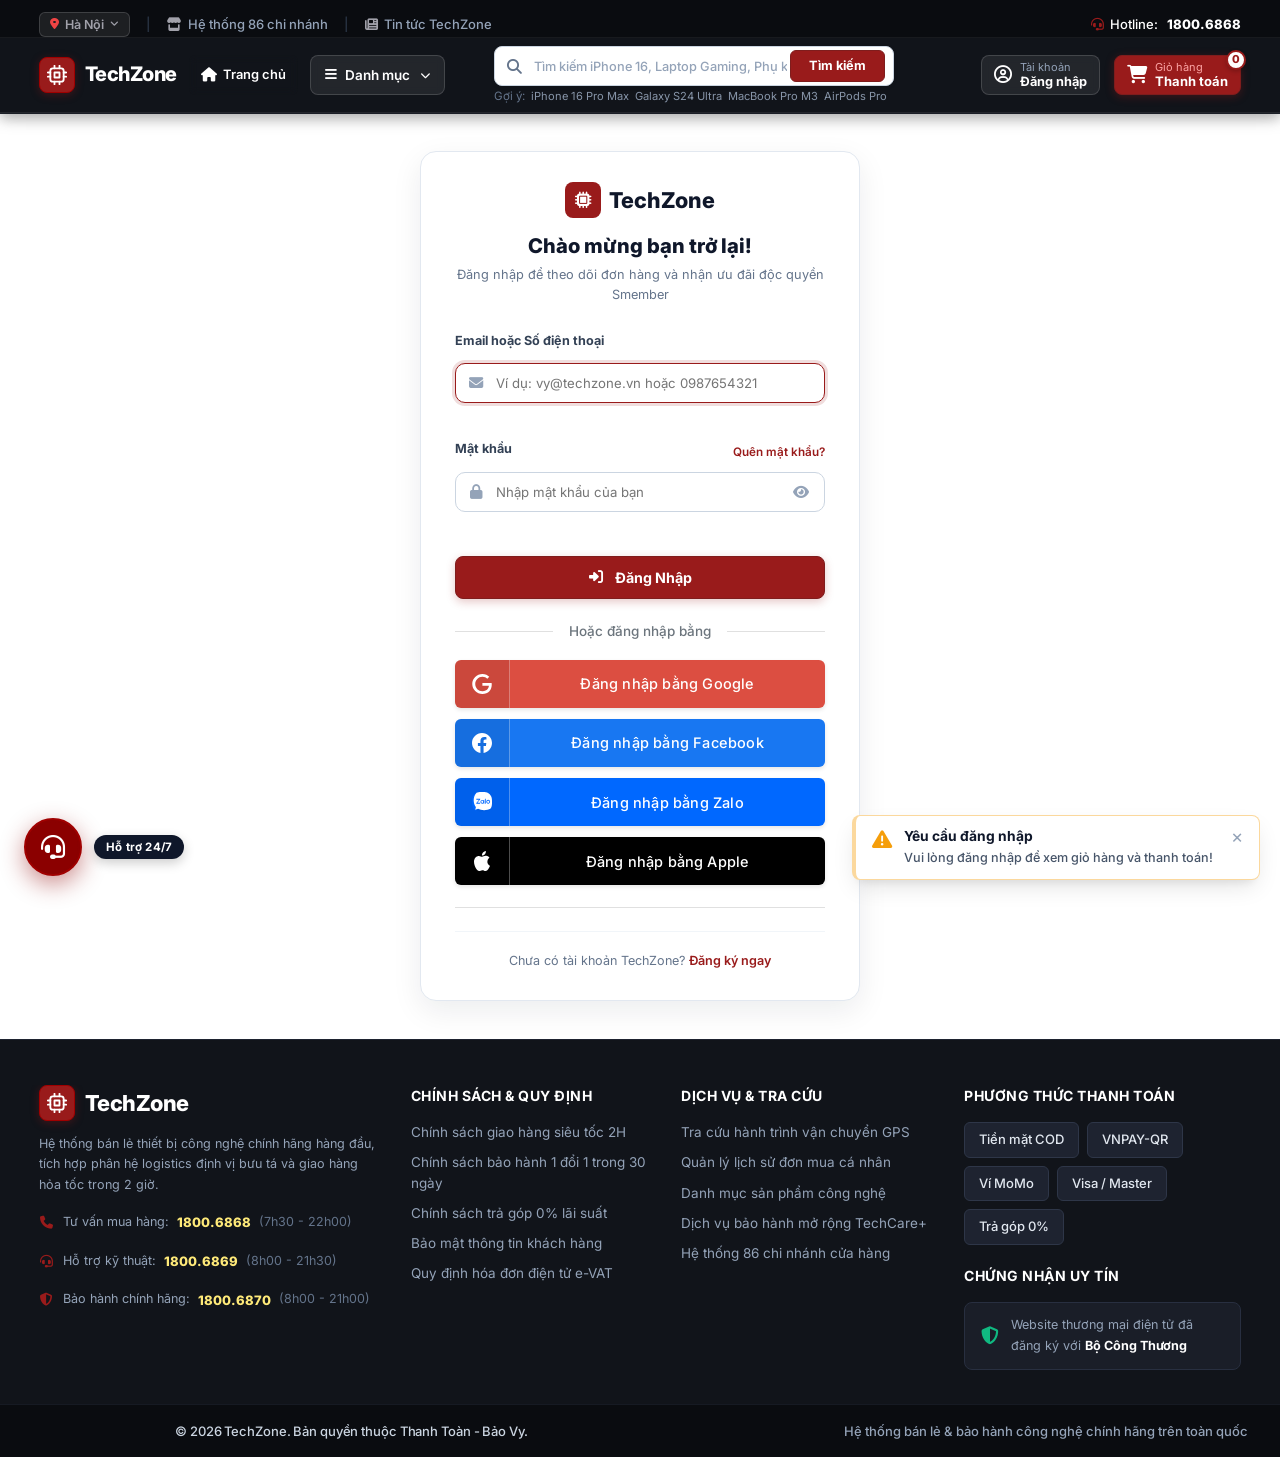
==== commit 909fe17e: "hoan thanh demo" ====
--- a/checkout.html
+++ b/checkout.html
@@ -6,6 +6,11 @@
   <title>Giỏ Hàng & Thanh Toán Đặt Hàng | TechZone</title>
   
   <!-- Font Awesome Icons 6.5.1 -->
+    <!-- Google Fonts: Inter (Tối ưu hiển thị Tiếng Việt sắc nét) -->
+  <link rel="preconnect" href="https://fonts.googleapis.com">
+  <link rel="preconnect" href="https://fonts.gstatic.com" crossorigin>
+  <link href="https://fonts.googleapis.com/css2?family=Inter:wght@400;500;600;700;800&display=swap" rel="stylesheet">
+
   <link rel="stylesheet" href="https://cdnjs.cloudflare.com/ajax/libs/font-awesome/6.5.1/css/all.min.css">
   
   <!-- TechZone Stylesheet -->
@@ -24,7 +29,10 @@
 
 
   <!-- TechZone Header -->
+    <!-- HEADER CHUẨN THƯƠNG MẠI ĐIỆN TỬ TECHZONE -->
   <header class="tz-header">
+    
+    <!-- Top Bar -->
     <div class="tz-topbar">
       <div class="container topbar-content">
         <div class="topbar-left">
@@ -32,7 +40,7 @@
           <div class="tz-location-wrapper">
             <button type="button" class="tz-location-badge" id="btn-select-location" aria-expanded="false" title="Nhấp để đổi khu vực">
               <i class="fa-solid fa-location-dot"></i>
-              <span class="tz-location-name">Hà Nội</span>
+              <span class="tz-location-name">TP. Hồ Chí Minh</span>
               <i class="fa-solid fa-angle-down tz-location-arrow"></i>
             </button>
             <div class="tz-location-dropdown" id="tz-location-dropdown" role="listbox">
@@ -74,59 +82,164 @@
           </div>
 
           <span class="topbar-divider topbar-hide-mobile">|</span>
-          <span class="topbar-link topbar-hide-mobile"><i class="fa-solid fa-shield-halved"></i> Cam kết 100% chính hãng</span>
-        </div>
+          <a href="#" class="topbar-link topbar-hide-mobile"><i class="fa-solid fa-store"></i> Hệ thống 86 chi nhánh</a>
+          <span class="topbar-divider topbar-hide-mobile">|</span>
+          <a href="#" class="topbar-link topbar-hide-mobile"><i class="fa-solid fa-newspaper"></i> Tin tức TechZone</a>
+        </div>
+
         <div class="topbar-right">
           <span class="topbar-link topbar-hotline"><i class="fa-solid fa-headset"></i> Hotline: <strong>1800.6868</strong></span>
         </div>
       </div>
     </div>
 
+    <!-- Main Header -->
     <div class="tz-main-header">
       <div class="container main-header-row">
+        
+        <!-- Logo -->
         <a href="index.html" class="tz-logo">
-          <div class="tz-logo-chip"><i class="fa-solid fa-microchip"></i></div>
+          <div class="tz-logo-chip">
+            <svg width="20" height="20" viewBox="0 0 24 24" fill="none" stroke="currentColor" stroke-width="2.2" stroke-linecap="round" stroke-linejoin="round">
+              <rect x="4" y="4" width="16" height="16" rx="3"></rect>
+              <rect x="9" y="9" width="6" height="6"></rect>
+              <line x1="9" y1="1" x2="9" y2="4"></line>
+              <line x1="15" y1="1" x2="15" y2="4"></line>
+              <line x1="9" y1="20" x2="9" y2="23"></line>
+              <line x1="15" y1="20" x2="15" y2="23"></line>
+              <line x1="20" y1="9" x2="23" y2="9"></line>
+              <line x1="20" y1="14" x2="23" y2="14"></line>
+              <line x1="1" y1="9" x2="4" y2="9"></line>
+              <line x1="1" y1="14" x2="4" y2="14"></line>
+            </svg>
+          </div>
           <div>Tech<span class="accent">Zone</span></div>
         </a>
 
         <!-- Nút Trang chủ -->
-        <a href="index.html" class="btn-home-nav" title="Quay về trang chủ">
+        <a href="index.html" class="btn-home-nav" title="Trang chủ TechZone">
           <i class="fa-solid fa-house"></i>
           <span>Trang chủ</span>
         </a>
 
-        <div class="tz-header-page-title">
-          <span class="tz-title-sep">|</span> Giỏ Hàng & Thanh Toán
-        </div>
-
-                <!-- Action Group on the Right (Tách rời độc lập Tài khoản và Giỏ hàng, khoảng cách 16px) -->
+        <!-- Category Dropdown Toggle with Mega Menu -->
+        <div class="tz-category-wrapper">
+          <button type="button" class="btn-category-menu" id="header-category-toggle" aria-expanded="false" title="Xem danh mục sản phẩm">
+            <i class="fa-solid fa-bars"></i>
+            <span>Danh mục</span>
+            <i class="fa-solid fa-chevron-down tz-category-arrow"></i>
+          </button>
+          <div class="tz-category-dropdown" id="header-category-dropdown">
+            <div class="tz-category-dropdown-header">
+              <i class="fa-solid fa-layer-group"></i>
+              <span>Danh Mục Sản Phẩm</span>
+            </div>
+            <ul class="tz-category-menu-list">
+              <li class="tz-category-menu-item" data-category="phone">
+                <a href="products.html?category=phone" class="tz-cat-link">
+                  <div class="tz-cat-icon"><i class="fa-solid fa-mobile-screen-button"></i></div>
+                  <div class="tz-cat-info">
+                    <span class="tz-cat-title">1. Điện thoại & Tablet</span>
+                    <span class="tz-cat-desc">iPhone 16, Galaxy S24, Xiaomi, iPad</span>
+                  </div>
+                  <i class="fa-solid fa-chevron-right tz-cat-chevron"></i>
+                </a>
+              </li>
+              <li class="tz-category-menu-item" data-category="laptop">
+                <a href="products.html?category=laptop" class="tz-cat-link">
+                  <div class="tz-cat-icon"><i class="fa-solid fa-laptop"></i></div>
+                  <div class="tz-cat-info">
+                    <span class="tz-cat-title">2. Laptop & Màn hình máy tính</span>
+                    <span class="tz-cat-desc">ROG Gaming, MacBook M3, Dell XPS</span>
+                  </div>
+                  <i class="fa-solid fa-chevron-right tz-cat-chevron"></i>
+                </a>
+              </li>
+              <li class="tz-category-menu-item" data-category="audio">
+                <a href="products.html?category=audio" class="tz-cat-link">
+                  <div class="tz-cat-icon"><i class="fa-solid fa-headphones"></i></div>
+                  <div class="tz-cat-info">
+                    <span class="tz-cat-title">3. Thiết bị Âm thanh (Tai nghe, Loa)</span>
+                    <span class="tz-cat-desc">AirPods Pro 2, Sony ANC, JBL, Marshall</span>
+                  </div>
+                  <i class="fa-solid fa-chevron-right tz-cat-chevron"></i>
+                </a>
+              </li>
+              <li class="tz-category-menu-item" data-category="watch">
+                <a href="products.html?category=watch" class="tz-cat-link">
+                  <div class="tz-cat-icon"><i class="fa-solid fa-stopwatch"></i></div>
+                  <div class="tz-cat-info">
+                    <span class="tz-cat-title">4. Đồng hồ thông minh (Smartwatch)</span>
+                    <span class="tz-cat-desc">Apple Watch Ultra 2, Garmin, Galaxy Watch</span>
+                  </div>
+                  <i class="fa-solid fa-chevron-right tz-cat-chevron"></i>
+                </a>
+              </li>
+              <li class="tz-category-menu-item" data-category="accessory">
+                <a href="products.html?category=accessory" class="tz-cat-link">
+                  <div class="tz-cat-icon"><i class="fa-solid fa-bolt"></i></div>
+                  <div class="tz-cat-info">
+                    <span class="tz-cat-title">5. Phụ kiện sạc cáp, pin dự phòng</span>
+                    <span class="tz-cat-desc">Anker, Baseus, Cáp sạc GaN 100W</span>
+                  </div>
+                  <i class="fa-solid fa-chevron-right tz-cat-chevron"></i>
+                </a>
+              </li>
+            </ul>
+            <div class="tz-category-dropdown-footer">
+              <a href="products.html">
+                <i class="fa-solid fa-layer-group"></i> Xem toàn bộ 500+ sản phẩm TechZone <i class="fa-solid fa-arrow-right"></i>
+              </a>
+            </div>
+          </div>
+        </div>
+
+        <!-- Central Search Bar with Prominent Button -->
+        <div class="tz-search-wrapper search-bar-wrapper header-search">
+          <div class="tz-search-bar">
+            <i class="fa-solid fa-magnifying-glass search-icon"></i>
+            <input type="text" id="header-global-search" placeholder="Tìm kiếm iPhone 16, Laptop Gaming, Phụ kiện...">
+            <button type="button" class="tz-btn-search btn-search" onclick="location.href='products.html'">
+              Tìm kiếm
+            </button>
+          </div>
+          <div class="search-hot-keywords">
+            <span>Gợi ý:</span>
+            <a href="products.html?q=iPhone 16">iPhone 16 Pro Max</a>
+            <a href="products.html?q=S24 Ultra">Galaxy S24 Ultra</a>
+            <a href="products.html?q=MacBook">MacBook Pro M3</a>
+            <a href="products.html?q=AirPods">AirPods Pro</a>
+          </div>
+        </div>
+
+        <!-- Action Group on the Right (Tách rời độc lập Tài khoản và Giỏ hàng, khoảng cách 16px) -->
         <div class="tz-header-actions header-right-actions">
           
           <!-- Khối Tài khoản độc lập -->
-          <div class="tz-user-wrapper user-account-wrapper" id="tz-user-wrapper">
+          <div class="tz-user-wrapper user-account-wrapper not-logged-in is-guest" id="tz-user-wrapper">
             <a href="login.html" class="tz-user-btn" id="tz-user-btn" title="Tài khoản" onclick="if(window.toggleUserDropdown) { toggleUserDropdown(event); }">
-              <i class="fa-solid fa-circle-user"></i>
+              <i class="fa-regular fa-circle-user"></i>
               <div class="meta">
                 <span class="sub">Tài khoản</span>
                 <span id="tz-user-name-display">Đăng nhập</span>
               </div>
             </a>
-            <div class="tz-user-dropdown user-dropdown-menu" id="tz-user-dropdown">
+            <div class="tz-user-dropdown user-dropdown-menu is-guest" id="tz-user-dropdown" style="display: none;">
               <div class="tz-user-dropdown-header">
                 <i class="fa-solid fa-user-check"></i>
-                <span id="tz-dropdown-greeting">Xin chào, Bạn!</span>
+                <span id="tz-dropdown-greeting">Xin chào!</span>
               </div>
               <a href="history.html" class="tz-user-dropdown-item">
                 <i class="fa-solid fa-clock-rotate-left"></i>
                 <span>Đơn mua của tôi</span>
               </a>
               <a href="vouchers.html" class="tz-user-dropdown-item">
-                <span class="tz-dropdown-item-icon">🎟️</span>
+                <i class="fa-solid fa-ticket"></i>
                 <span>Kho voucher của tôi</span>
                 <span class="tz-dropdown-voucher-badge" id="userVoucherBadge" style="display: none;"></span>
               </a>
               <a href="profile.html" class="tz-user-dropdown-item" id="tz-btn-profile-info">
-                <i class="fa-solid fa-id-card"></i>
+                <i class="fa-regular fa-id-card"></i>
                 <span>Thông tin tài khoản</span>
               </a>
               <div class="tz-user-dropdown-item logout" id="tz-btn-logout">
@@ -180,27 +293,27 @@
                 <h3 class="tz-card-header-title" style="margin-bottom: 0;">
                   <i class="fa-solid fa-address-book"></i> 1. Thông Tin Nhận Hàng
                 </h3>
-                <button type="button" id="btn-open-address-modal" class="btn-select-address-book">
-                  <i class="fa-solid fa-book-bookmark"></i> Chọn từ sổ địa chỉ (<span id="address-count-badge">0</span>)
+                <button type="button" id="btn-open-address-modal" class="btn-select-address-book" onclick="openAddressModal()">
+                  <i class="fa-solid fa-book-bookmark"></i> Chọn từ sổ địa chỉ (<span id="address-count-badge">1</span>)
                 </button>
               </div>
 
               <!-- Active Address Banner (Hiển thị địa chỉ đang áp dụng) -->
-              <div id="active-address-summary" class="active-address-summary" style="display: none;">
+              <div id="active-address-summary" class="active-address-summary" style="display: block;">
                 <div class="active-addr-card">
                   <div class="active-addr-top-row">
                     <div class="active-addr-user-meta">
-                      <span class="active-addr-name">Quản trị viên TechZone</span>
+                      <span class="active-addr-name">Nguyễn Văn An</span>
                       <span class="active-addr-badge-default"><i class="fa-solid fa-star"></i> Mặc định</span>
                     </div>
-                    <button type="button" class="btn-change-addr-compact" id="btn-change-addr-link">
+                    <button type="button" class="btn-change-addr-compact" id="btn-change-addr-link" onclick="openAddressModal()">
                       <span>Đổi địa chỉ</span> <i class="fa-solid fa-angle-right"></i>
                     </button>
                   </div>
                   <div class="active-addr-bottom-row">
                     <span class="active-addr-phone"><i class="fa-solid fa-phone"></i> (+84) 0988.123.456</span>
                     <span class="active-addr-sep">•</span>
-                    <span class="active-addr-detail">Tầng 5, Tòa nhà TechZone Tower, 18 Phố Huế, Hoàn Kiếm, Hà Nội</span>
+                    <span class="active-addr-detail">Số 18 Phố Huế, P. Hàng Bài, Q. Hoàn Kiếm, Hà Nội</span>
                   </div>
                 </div>
               </div>
@@ -210,14 +323,14 @@
                   <label class="tz-label" for="cust-name">
                     Họ và tên người nhận <span class="req">*</span>
                   </label>
-                  <input type="text" id="cust-name" class="tz-input" placeholder="Ví dụ: Nguyễn Văn An" required>
+                  <input type="text" id="cust-name" class="tz-input" placeholder="Ví dụ: Nguyễn Văn An" value="Nguyễn Văn An" required>
                 </div>
 
                 <div class="tz-form-group">
                   <label class="tz-label" for="cust-phone">
                     Số điện thoại liên hệ <span class="req">*</span>
                   </label>
-                  <input type="tel" id="cust-phone" class="tz-input" placeholder="Ví dụ: 0912 345 678" required>
+                  <input type="tel" id="cust-phone" class="tz-input" placeholder="Ví dụ: 0912 345 678" value="0988123456" required>
                 </div>
 
                 <div class="tz-form-group full">
@@ -238,7 +351,7 @@
                   <label class="tz-label" for="cust-address">
                     Địa chỉ nhận hàng chi tiết <span class="req">*</span>
                   </label>
-                  <input type="text" id="cust-address" class="tz-input" placeholder="Số nhà, tên đường, tòa nhà, phường/xã" required>
+                  <input type="text" id="cust-address" class="tz-input" placeholder="Số nhà, tên đường, tòa nhà, phường/xã" value="Số 18 Phố Huế, P. Hàng Bài, Q. Hoàn Kiếm" required>
                 </div>
 
                 <div class="tz-form-group full">
@@ -260,7 +373,7 @@
                 <label class="tz-radio-card">
                   <input type="radio" name="shipping_service" value="express" data-name="Giao Hỏa Tốc 2H TechZone" checked>
                   <div class="tz-radio-card-meta">
-                    <h6><i class="fa-solid fa-bolt" style="color: var(--tz-cyan);"></i> Hỏa Tốc TechZone 2H</h6>
+                    <h6><i class="fa-solid fa-bolt" style="color: #64748b;"></i> Hỏa Tốc TechZone 2H</h6>
                     <p>Bưu tá chuyên trách giao siêu tốc trong 120 phút (35.000đ - Free đơn > 2tr)</p>
                   </div>
                 </label>
@@ -268,7 +381,7 @@
                 <label class="tz-radio-card">
                   <input type="radio" name="shipping_service" value="standard" data-name="Giao Tiêu Chuẩn 24H (Viettel Post)">
                   <div class="tz-radio-card-meta">
-                    <h6><i class="fa-solid fa-box"></i> Tiêu Chuẩn 24H (Viettel Post)</h6>
+                    <h6><i class="fa-solid fa-box" style="color: #64748b;"></i> Tiêu Chuẩn 24H (Viettel Post)</h6>
                     <p>Giao hàng nhanh an toàn qua đối tác Viettel Post (25.000đ)</p>
                   </div>
                 </label>
@@ -285,7 +398,7 @@
                 <label class="tz-radio-card">
                   <input type="radio" name="payment_choice" value="cod" data-name="Thanh toán khi nhận hàng (COD)" checked>
                   <div class="tz-radio-card-meta">
-                    <h6><i class="fa-solid fa-money-bill-wave text-success"></i> Thanh toán COD</h6>
+                    <h6><i class="fa-solid fa-money-bill-wave" style="color: #64748b;"></i> Thanh toán COD</h6>
                     <p>Kiểm tra bưu kiện và thanh toán tiền mặt cho shipper</p>
                   </div>
                 </label>
@@ -293,7 +406,7 @@
                 <label class="tz-radio-card">
                   <input type="radio" name="payment_choice" value="vnpay" data-name="Chuyển khoản VNPAY-QR (Giảm thêm 50k)">
                   <div class="tz-radio-card-meta">
-                    <h6><i class="fa-solid fa-qrcode text-primary"></i> VNPAY-QR</h6>
+                    <h6><i class="fa-solid fa-qrcode" style="color: #64748b;"></i> VNPAY-QR</h6>
                     <p>Quét mã qua app ngân hàng hoặc ví VNPAY</p>
                   </div>
                 </label>
@@ -301,7 +414,7 @@
                 <label class="tz-radio-card">
                   <input type="radio" name="payment_choice" value="momo" data-name="Ví điện tử MoMo">
                   <div class="tz-radio-card-meta">
-                    <h6><i class="fa-solid fa-wallet" style="color: #a50064;"></i> Ví MoMo</h6>
+                    <h6><i class="fa-solid fa-wallet" style="color: #64748b;"></i> Ví MoMo</h6>
                     <p>Thanh toán bảo mật 1 chạm tiện lợi</p>
                   </div>
                 </label>
@@ -309,7 +422,7 @@
                 <label class="tz-radio-card">
                   <input type="radio" name="payment_choice" value="installment" data-name="Trả góp 0% thẻ tín dụng">
                   <div class="tz-radio-card-meta">
-                    <h6><i class="fa-solid fa-percent" style="color: #f59e0b;"></i> Trả góp 0%</h6>
+                    <h6><i class="fa-solid fa-percent" style="color: #64748b;"></i> Trả góp 0%</h6>
                     <p>Hỗ trợ kỳ hạn 3 - 6 - 12 tháng qua thẻ tín dụng</p>
                   </div>
                 </label>
@@ -321,7 +434,7 @@
                   <i class="fa-solid fa-lock"></i> XÁC NHẬN ĐẶT HÀNG & THEO DÕI VẬN CHUYỂN
                 </button>
                 <p style="text-align: center; font-size: 0.8rem; color: #64748b; margin-top: 0.6rem;">
-                  <i class="fa-solid fa-circle-check text-success"></i> Mã đơn sẽ được tạo tự động dạng <strong>TZ-XXXXX</strong> và chuyển tiếp ngay sang trang theo dõi lộ trình
+                  <i class="fa-solid fa-circle-check" style="color: #64748b;"></i> Mã đơn sẽ được tạo tự động dạng <strong>TZ-XXXXX</strong> và chuyển tiếp ngay sang trang theo dõi lộ trình
                 </p>
               </div>
 
@@ -386,9 +499,9 @@
 
             <!-- Trust Points -->
             <div style="margin-top: 1.25rem; font-size: 0.8rem; color: #64748b; display: flex; flex-direction: column; gap: 0.45rem;">
-              <div><i class="fa-solid fa-circle-check text-success"></i> <strong>Đồng kiểm hàng</strong> khi nhận từ bưu tá TechZone</div>
+              <div><i class="fa-solid fa-circle-check" style="color: #64748b;"></i> <strong>Đồng kiểm hàng</strong> khi nhận từ bưu tá TechZone</div>
               <div><i class="fa-solid fa-shield text-primary"></i> <strong>Bảo hành chính hãng</strong> 12 - 24 tháng tại 86 chi nhánh</div>
-              <div><i class="fa-solid fa-clock" style="color: var(--tz-cyan);"></i> <strong>Giao hỏa tốc 2H</strong> tại khu vực nội thành</div>
+              <div><i class="fa-solid fa-clock" style="color: #991b1b;"></i> <strong>Giao hỏa tốc 2H</strong> tại khu vực nội thành</div>
             </div>
 
           </div>
@@ -400,40 +513,107 @@
   </main>
 
   <!-- TechZone Footer -->
+    <!-- ==================== FOOTER ĐỒNG BỘ 4 CỘT TECHZONE ==================== -->
+    <!-- ==================== FOOTER ĐỒNG BỘ 4 CỘT TECHZONE ==================== -->
+    <!-- FOOTER CHUẨN THƯƠNG MẠI ĐIỆN TỬ TECHZONE -->
   <footer class="tz-footer">
     <div class="container footer-main-grid">
+      
+      <!-- Cột 1: Thông tin liên hệ & Tổng đài Hotline -->
+      <div class="tz-footer-col footer-col-brand">
+        <a href="index.html" class="tz-logo" style="margin-bottom: 0.85rem;">
+          <div class="tz-logo-chip">
+            <svg width="20" height="20" viewBox="0 0 24 24" fill="none" stroke="currentColor" stroke-width="2.2" stroke-linecap="round" stroke-linejoin="round">
+              <rect x="4" y="4" width="16" height="16" rx="3"></rect>
+              <rect x="9" y="9" width="6" height="6"></rect>
+              <line x1="9" y1="1" x2="9" y2="4"></line>
+              <line x1="15" y1="1" x2="15" y2="4"></line>
+              <line x1="9" y1="20" x2="9" y2="23"></line>
+              <line x1="15" y1="20" x2="15" y2="23"></line>
+              <line x1="20" y1="9" x2="23" y2="9"></line>
+              <line x1="20" y1="14" x2="23" y2="14"></line>
+              <line x1="1" y1="9" x2="4" y2="9"></line>
+              <line x1="1" y1="14" x2="4" y2="14"></line>
+            </svg>
+          </div>
+          <div>Tech<span class="accent">Zone</span></div>
+        </a>
+        <p>Hệ thống bán lẻ thiết bị công nghệ chính hãng hàng đầu, tích hợp phân hệ logistics định vị bưu tá và giao hàng hỏa tốc trong 2 giờ.</p>
+        
+        <div class="tz-hotlines footer-hotlines">
+          <div class="tz-hotline-row footer-hotline-row hotline-item">
+            <i class="fa-solid fa-phone" style="color: #991b1b; font-size: 13px; flex-shrink: 0;"></i>
+            <span>Tư vấn mua hàng:</span>
+            <strong>1800.6868</strong>
+            <span>(7h30 - 22h00)</span>
+          </div>
+          <div class="tz-hotline-row footer-hotline-row hotline-item">
+            <i class="fa-solid fa-headset" style="color: #991b1b; font-size: 13px; flex-shrink: 0;"></i>
+            <span>Hỗ trợ kỹ thuật:</span>
+            <strong>1800.6869</strong>
+            <span>(8h00 - 21h30)</span>
+          </div>
+          <div class="tz-hotline-row footer-hotline-row hotline-item">
+            <i class="fa-solid fa-shield-halved" style="color: #991b1b; font-size: 13px; flex-shrink: 0;"></i>
+            <span>Bảo hành chính hãng:</span>
+            <strong>1800.6870</strong>
+            <span>(8h00 - 21h00)</span>
+          </div>
+        </div>
+      </div>
+
+      <!-- Cột 2: Chính sách & Quy định (Clean Typography, loại bỏ toàn bộ icon/SVG rác) -->
       <div class="tz-footer-col">
-        <h4>Tổng Đài Hỗ Trợ Miễn Phí</h4>
-        <div class="tz-hotlines">
-          <div class="tz-hotline-row">Tư vấn mua hàng: <strong>1800.6868</strong></div>
-          <div class="tz-hotline-row">Hỗ trợ kỹ thuật: <strong>1800.6869</strong></div>
-        </div>
-      </div>
-      <div class="tz-footer-col">
-        <h4>Chính Sách</h4>
+        <h4>CHÍNH SÁCH & QUY ĐỊNH</h4>
         <div class="tz-footer-links">
           <a href="#">Chính sách giao hàng siêu tốc 2H</a>
-          <a href="#">Chính sách đổi trả 30 ngày</a>
-        </div>
-      </div>
+          <a href="#">Chính sách bảo hành 1 đổi 1 trong 30 ngày</a>
+          <a href="#">Chính sách trả góp 0% lãi suất</a>
+          <a href="#">Bảo mật thông tin khách hàng</a>
+          <a href="#">Quy định hóa đơn điện tử e-VAT</a>
+        </div>
+      </div>
+
+      <!-- Cột 3: Dịch vụ & Tra cứu (Clean Typography, loại bỏ toàn bộ icon/SVG rác) -->
       <div class="tz-footer-col">
-        <h4>Tra Cứu</h4>
+        <h4>DỊCH VỤ & TRA CỨU</h4>
         <div class="tz-footer-links">
-          <a href="tracking-detail.html">Theo dõi lộ trình giao hàng</a>
-          <a href="history.html">Lịch sử đơn mua cá nhân</a>
-        </div>
-      </div>
+          <a href="tracking-detail.html">Tra cứu hành trình vận chuyển GPS</a>
+          <a href="history.html">Quản lý lịch sử đơn mua cá nhân</a>
+          <a href="products.html">Danh mục sản phẩm công nghệ</a>
+          <a href="#">Dịch vụ bảo hành mở rộng TechCare+</a>
+          <a href="#">Hệ thống 86 chi nhánh cửa hàng</a>
+        </div>
+      </div>
+
+      <!-- Cột 4: Phương thức thanh toán & Chứng nhận -->
       <div class="tz-footer-col">
-        <h4>Thanh Toán</h4>
+        <h4>PHƯƠNG THỨC THANH TOÁN</h4>
         <div class="tz-payment-pills">
-          <span class="tz-pay-tag"><i class="fa-solid fa-money-bill-wave text-success"></i> COD</span>
-          <span class="tz-pay-tag"><i class="fa-solid fa-qrcode text-primary"></i> VNPAY</span>
-          <span class="tz-pay-tag"><i class="fa-solid fa-wallet" style="color: #a50064;"></i> MoMo</span>
-        </div>
-      </div>
-    </div>
-    <div class="container footer-bottom-bar">
-      <div>&copy; 2026 TechZone. Thanh toán an toàn & Khởi tạo mã vận đơn tự động.</div>
+          <span class="tz-pay-tag">Tiền mặt COD</span>
+          <span class="tz-pay-tag">VNPAY-QR</span>
+          <span class="tz-pay-tag">Ví MoMo</span>
+          <span class="tz-pay-tag">Visa / Master</span>
+          <span class="tz-pay-tag">Trả góp 0%</span>
+        </div>
+
+        <h4 style="margin-top: 1.35rem;">CHỨNG NHẬN UY TÍN</h4>
+        <div class="tz-cert-box">
+          <i class="fa-solid fa-shield-halved" style="color: #10b981; font-size: 18px; flex-shrink: 0;"></i>
+          <span>Website thương mại điện tử đã đăng ký với <strong>Bộ Công Thương</strong></span>
+        </div>
+      </div>
+
+    </div>
+
+    <!-- Dòng chân trang đáy chuẩn Doanh Nghiệp (padding-left chống đè nút CSKH) -->
+    <div class="footer-bottom-bar">
+      <div class="footer-copyright-left">
+        &copy; 2026 TechZone. Bản quyền thuộc Thanh Toàn - Bảo Vy.
+      </div>
+      <div class="footer-meta-right">
+        Hệ thống bán lẻ &amp; bảo hành công nghệ chính hãng trên toàn quốc
+      </div>
     </div>
   </footer>
 
@@ -518,35 +698,39 @@
   </div>
 
   <div class="toast-container"></div>
-  <script src="js/main.js"></script>
-  <!-- Modal Sổ Địa Chỉ Nhận Hàng (Address Book Modal) -->
-  <div class="tz-modal-overlay" id="tz-address-modal" role="dialog" aria-modal="true" aria-labelledby="tz-addr-modal-title">
-    <div class="tz-modal-content tz-address-modal-content" style="max-width: 580px; text-align: left; padding: 24px;">
-      <div style="display: flex; align-items: center; justify-content: space-between; border-bottom: 1px solid #f1f5f9; padding-bottom: 14px; margin-bottom: 16px;">
-        <div style="display: flex; align-items: center; gap: 10px;">
-          <div style="width: 38px; height: 38px; border-radius: 50%; background: #e0f2fe; color: #0284c7; display: flex; align-items: center; justify-content: center; font-size: 1.15rem;">
-            <i class="fa-solid fa-address-book"></i>
-          </div>
+  <!-- Modal Sổ Địa Chỉ Của Tôi -->
+  <div class="tz-modal-overlay address-modal-overlay" id="addressBookModal" role="dialog" aria-modal="true" aria-labelledby="tz-addr-modal-title">
+    <div class="tz-modal-content tz-address-modal-content address-modal-dialog" style="max-width: 580px; text-align: left;">
+      <!-- Modal Header -->
+      <div class="address-modal-header">
+        <div class="address-modal-title-box">
+          <span class="address-modal-icon"><i class="fa-solid fa-location-dot"></i></span>
           <div>
-            <h3 id="tz-addr-modal-title" style="font-size: 1.15rem; font-weight: 800; color: #1e293b; margin: 0;">Sổ Địa Chỉ Nhận Hàng</h3>
-            <span style="font-size: 0.8rem; color: #64748b;">Chọn địa chỉ nhận hàng có sẵn hoặc thêm địa chỉ mới</span>
-          </div>
-        </div>
-        <button type="button" id="btn-close-address-modal" style="background: none; border: none; font-size: 1.25rem; color: #94a3b8; cursor: pointer;">
+            <h3 id="tz-addr-modal-title" class="address-modal-title">Sổ Địa Chỉ Của Tôi</h3>
+            <span class="address-modal-sub">Chọn địa chỉ nhận hàng hoặc thêm địa chỉ mới</span>
+          </div>
+        </div>
+        <button type="button" id="btn-close-address-modal" class="btn-close-address-modal" onclick="closeAddressModal()" aria-label="Đóng">
           <i class="fa-solid fa-xmark"></i>
         </button>
       </div>
 
-      <div style="padding: 4px 0 16px;">
+      <!-- Modal Body -->
+      <div class="address-modal-body">
         <!-- Danh sách địa chỉ đã lưu -->
         <div id="address-book-list" class="address-book-list">
           <!-- Rendered dynamically by JS -->
         </div>
 
-        <!-- Form thêm địa chỉ mới -->
+        <!-- Nút Thêm địa chỉ mới -->
+        <button type="button" id="btn-toggle-add-addr-form" class="btn-outline-add-addr" onclick="toggleAddAddressForm()">
+          <i class="fa-solid fa-plus"></i> Thêm địa chỉ mới
+        </button>
+
+        <!-- Form thêm địa chỉ mới (Mặc định ẩn) -->
         <div id="add-address-form-box" class="add-address-form-box" style="display: none;">
-          <h4 style="font-size: 0.95rem; font-weight: 800; color: #1e293b; margin-bottom: 0.75rem; display: flex; align-items: center; gap: 6px;">
-            <i class="fa-solid fa-plus-circle" style="color: #0284c7;"></i> Thêm Địa Chỉ Nhận Hàng Mới
+          <h4 class="add-addr-form-title">
+            <i class="fa-solid fa-map-location-dot"></i> Thêm Địa Chỉ Nhận Hàng Mới
           </h4>
           <div class="tz-form-grid" style="gap: 10px;">
             <div class="tz-form-group">
@@ -555,14 +739,14 @@
             </div>
             <div class="tz-form-group">
               <label class="tz-label" for="new-addr-phone">Số điện thoại liên hệ <span class="req">*</span></label>
-              <input type="tel" id="new-addr-phone" class="tz-input" placeholder="Ví dụ: 0912 345 678">
+              <input type="tel" id="new-addr-phone" class="tz-input" placeholder="Ví dụ: 0988123456">
             </div>
             <div class="tz-form-group full">
               <label class="tz-label" for="new-addr-city">Tỉnh / Thành phố <span class="req">*</span></label>
               <select id="new-addr-city" class="tz-input">
-                <option value="Hà Nội">Hà Nội (Giao siêu tốc 2H)</option>
-                <option value="TP. Hồ Chí Minh">TP. Hồ Chí Minh (Giao siêu tốc 2H)</option>
-                <option value="Đà Nẵng">Đà Nẵng (Giao siêu tốc 2H)</option>
+                <option value="Hà Nội">Hà Nội (Hỗ trợ giao hỏa tốc 2H)</option>
+                <option value="TP. Hồ Chí Minh">TP. Hồ Chí Minh (Hỗ trợ giao hỏa tốc 2H)</option>
+                <option value="Đà Nẵng">Đà Nẵng (Hỗ trợ giao hỏa tốc 2H)</option>
                 <option value="Hải Phòng">Hải Phòng</option>
                 <option value="Cần Thơ">Cần Thơ</option>
                 <option value="Bình Dương">Bình Dương</option>
@@ -571,28 +755,30 @@
             </div>
             <div class="tz-form-group full">
               <label class="tz-label" for="new-addr-detail">Địa chỉ chi tiết (Số nhà, đường, phường/xã) <span class="req">*</span></label>
-              <input type="text" id="new-addr-detail" class="tz-input" placeholder="Ví dụ: Số 25 Tạ Quang Bửu, Phường Bách Khoa">
+              <input type="text" id="new-addr-detail" class="tz-input" placeholder="Ví dụ: Số 18 Phố Huế, P. Hàng Bài, Q. Hoàn Kiếm">
             </div>
             <div class="tz-form-group full">
-              <label style="display: flex; align-items: center; gap: 8px; font-size: 0.85rem; font-weight: 600; color: #334155; cursor: pointer;">
-                <input type="checkbox" id="new-addr-default" style="accent-color: #0284c7; width: 16px; height: 16px;">
-                <span>Đặt làm địa chỉ giao hàng mặc định cho các đơn sau</span>
+              <label class="checkbox-default-addr">
+                <input type="checkbox" id="new-addr-default">
+                <span>Đặt làm địa chỉ nhận hàng mặc định</span>
               </label>
             </div>
           </div>
-          <div style="display: flex; justify-content: flex-end; gap: 8px; margin-top: 12px;">
-            <button type="button" id="btn-cancel-add-addr" class="btn-shopee-secondary" style="padding: 7px 14px; font-size: 0.84rem;">
+          <div class="add-addr-form-actions">
+            <button type="button" id="btn-cancel-add-addr" class="btn-shopee-secondary" onclick="toggleAddAddressForm(false)">
               Hủy
             </button>
-            <button type="button" id="btn-save-new-addr" class="btn-shopee-primary" style="padding: 7px 18px; font-size: 0.84rem;">
+            <button type="button" id="btn-save-new-addr" class="btn-shopee-primary" onclick="saveNewAddress()">
               <i class="fa-solid fa-floppy-disk"></i> Lưu địa chỉ
             </button>
           </div>
         </div>
-
-        <button type="button" id="btn-toggle-add-addr-form" class="btn-outline-add-addr">
-          <i class="fa-solid fa-plus"></i> Thêm địa chỉ mới
-        </button>
+      </div>
+
+      <!-- Modal Footer -->
+      <div class="address-modal-footer">
+        <button type="button" class="btn-addr-action-cancel" id="btn-cancel-address-modal" onclick="closeAddressModal()">Hủy</button>
+        <button type="button" class="btn-addr-action-confirm" id="btn-confirm-address-select" onclick="confirmSelectedAddress()">Xác nhận chọn</button>
       </div>
     </div>
   </div>
@@ -608,7 +794,7 @@
             <p style="margin: 0; font-size: 0.82rem; color: #64748b;">Chọn 1 mã ưu đãi độc quyền để áp dụng cho đơn hàng này</p>
           </div>
         </div>
-        <button type="button" class="btn-close-modal" id="btn-close-voucher-modal"><i class="fa-solid fa-xmark"></i></button>
+        <button type="button" class="btn-close-modal" id="btn-close-voucher-modal" onclick="closeVoucherModal()"><i class="fa-solid fa-xmark"></i></button>
       </div>
 
       <div class="voucher-modal-body" id="voucher-modal-list">
@@ -617,5 +803,6 @@
     </div>
   </div>
 
+  <script src="js/main.js"></script>
 </body>
 </html>
--- a/css/style.css
+++ b/css/style.css
@@ -8,21 +8,32 @@
 
 /* --- 1. CSS VARIABLES (TECHZONE PALETTE) --- */
 :root {
-  /* Brand Master Colors */
-  --tz-navy: #0f172a;           /* Deep Tech Navy */
-  --tz-navy-light: #1e293b;     /* Navy Surface / Dark Header */
-  --tz-navy-soft: #334155;
+  /* ==========================================================================
+     PROMPT 85: MASTER 3-COLOR PALETTE (ĐEN - ĐỎ ĐÔ ĐẬM - TRẮNG)
+     ========================================================================== */
+  --tz-black: #0f1115;        /* Nền Header, Topbar, Footer */
+  --tz-black-deep: #000000;
+  --tz-red-dark: #8b0000;     /* Đỏ đô đậm chủ đạo cho nút & điểm nhấn */
+  --tz-red-hover: #700000;    /* Đỏ đô trầm khi hover */
+  --tz-white: #ffffff;        /* Nền trang, thẻ sản phẩm */
+  --tz-gray-light: #f8fafc;   /* Nền phụ */
+  --tz-text-main: #0f172a;    /* Chữ chính */
+
+  /* Legacy Variable Aliases: Khử sạch triệt để toàn bộ màu xanh dương cũ */
+  --tz-navy: #0f1115;
+  --tz-navy-light: #181b20;
+  --tz-navy-soft: #27272a;
   
-  --tz-blue: #2563eb;           /* Electric Royal Blue */
-  --tz-blue-hover: #1d4ed8;
-  --tz-cyan: #0284c7;           /* Vibrant Cyan Accent */
-  --tz-cyan-light: #e0f2fe;     /* Soft Cyan Pill */
-  --tz-cyan-glow: rgba(2, 132, 199, 0.35);
-
-  --tz-gradient: linear-gradient(135deg, #0284c7 0%, #2563eb 100%);
-  --tz-gradient-dark: linear-gradient(135deg, #0f172a 0%, #1e293b 60%, #1e3a8a 100%);
-  --tz-gradient-flash: linear-gradient(135deg, #0f172a 0%, #1e3a8a 50%, #0284c7 100%);
-
+  --tz-blue: #8b0000;
+  --tz-blue-hover: #700000;
+  --tz-primary: #8b0000;
+  --tz-cyan: #8b0000;
+  --tz-cyan-light: #fef2f2;
+  --tz-cyan-glow: rgba(139, 0, 0, 0.25);
+
+  --tz-gradient: linear-gradient(135deg, #8b0000 0%, #700000 100%);
+  --tz-gradient-dark: linear-gradient(135deg, #0f1115 0%, #181b20 100%);
+  --tz-gradient-flash: linear-gradient(135deg, #0f1115 0%, #8b0000 65%, #700000 100%);
   /* Neutrals & Surfaces */
   --bg-page: #f8fafc;
   --surface: #ffffff;
@@ -2620,7 +2631,7 @@
 .btn-card-add,
 .btn-card-add-primary {
   width: 100%;
-  background-color: #0284c7; /* màu xanh thương hiệu nổi bật */
+  background-color: #991b1b; border: 1px solid #7f1d1d;
   color: #ffffff;
   padding: 0.58rem 0.8rem;
   border-radius: 8px; /* bo góc 8px */
@@ -2639,7 +2650,7 @@
 
 .btn-card-add:hover,
 .btn-card-add-primary:hover {
-  background-color: #0369a1;
+  background-color: #7f1d1d;
   color: #ffffff;
   box-shadow: 0 4px 12px rgba(2, 132, 199, 0.35);
   transform: translateY(-1px);
@@ -4918,7 +4929,7 @@
     justify-content: center !important;
     gap: 6px !important;
     border-radius: 8px !important;
-    background-color: #0284c7 !important;
+    background-color: #991b1b !important; border: 1px solid #7f1d1d !important;
     color: #ffffff !important;
     border: none !important;
     box-sizing: border-box !important;
@@ -9265,7 +9276,7 @@
 }
 
 .spx-v-checkpoint.latest::before {
-  background-color: #0284c7 !important;
+  background-color: #991b1b !important; border: 1px solid #7f1d1d !important;
   border: 2.5px solid #bae6fd !important;
   animation: pulseGlow 1.8s infinite ease-out !important;
   box-shadow: 0 0 0 0 rgba(2, 132, 199, 0.5) !important;
@@ -9292,7 +9303,7 @@
 }
 
 .spx-vert-step.current .spx-vert-dot {
-  background-color: #0284c7 !important;
+  background-color: #991b1b !important; border: 1px solid #7f1d1d !important;
   border-color: #bae6fd !important;
   animation: pulseGlow 1.8s infinite ease-out !important;
 }
@@ -9915,7 +9926,7 @@
 
 /* Chấm tròn bước đang thực hiện (Active / Latest) */
 .spx-v-checkpoint.latest::before {
-  background-color: #0284c7 !important;
+  background-color: #991b1b !important; border: 1px solid #7f1d1d !important;
   border-color: #bae6fd !important;
   animation: pulseGlow 1.8s infinite ease-out !important;
   box-shadow: 0 0 0 0 rgba(2, 132, 199, 0.5) !important;
@@ -10068,7 +10079,7 @@
 }
 
 .spx-vert-step.current .spx-vert-dot {
-  background-color: #0284c7 !important;
+  background-color: #991b1b !important; border: 1px solid #7f1d1d !important;
   border-color: #bae6fd !important;
   animation: pulseGlow 1.8s infinite ease-out !important;
   box-shadow: 0 0 0 0 rgba(2, 132, 199, 0.5) !important;
@@ -11754,9 +11765,9 @@
   justify-content: center !important;
   gap: 6px !important;
   padding: 10px 12px !important;
-  background: #0284c7 !important;
+  background: #991b1b !important;
+  border: 1px solid #7f1d1d !important;
   color: #ffffff !important;
-  border: none !important;
   border-radius: 8px !important;
   font-size: 0.88rem !important;
   font-weight: 600 !important;
@@ -11766,8 +11777,11 @@
 }
 
 #tz-related-products-grid .btn-card-add:hover,
-.tz-related-grid .btn-card-add:hover {
-  background: #0369a1 !important;
+.tz-related-grid .btn-card-add:hover,
+#tz-related-products-grid .btn-card-add-primary:hover,
+.tz-related-grid .btn-card-add-primary:hover {
+  background: #7f1d1d !important;
+  border-color: #601414 !important;
   transform: translateY(-1px) !important;
 }
 
@@ -12957,17 +12971,13 @@
 }
 
 .shopee-tabs-nav .shopee-tab-item.active {
-  color: #ee4d2d !important;
+  background: #991b1b !important;
+  color: #ffffff !important;
+  border-color: #991b1b !important;
   font-weight: 700 !important;
 }
 .shopee-tabs-nav .shopee-tab-item.active::after {
-  content: '' !important;
-  position: absolute !important;
-  bottom: 0 !important;
-  left: 0 !important;
-  right: 0 !important;
-  height: 3px !important;
-  background-color: #ee4d2d !important;
+  display: none !important;
 }
 
 .voucher-modal-grid {
@@ -13740,7 +13750,7 @@
   box-shadow: 0 1px 4px rgba(234, 88, 12, 0.3);
 }
 
-.tz-auth-nav-wrap:hover .tz-user-dropdown {
+.tz-auth-nav-wrap.logged-in:hover .tz-user-dropdown {
   display: block !important;
 }
 
@@ -13847,12 +13857,13 @@
 }
 
 /* Hover: CHỈ kích hoạt menu khi di chuột trực tiếp vào đúng khối tài khoản */
-.tz-user-wrapper:hover > .tz-user-dropdown,
-.tz-user-wrapper:hover > .user-dropdown-menu,
-.user-account-wrapper:hover > .tz-user-dropdown,
-.user-account-wrapper:hover > .user-dropdown-menu,
-.tz-user-dropdown.show,
-.user-dropdown-menu.show {
+/* Hover: CHỈ kích hoạt menu khi ĐÃ ĐĂNG NHẬP (.logged-in) và di chuột trực tiếp vào đúng khối tài khoản */
+.tz-user-wrapper.logged-in:hover > .tz-user-dropdown,
+.tz-user-wrapper.logged-in:hover > .user-dropdown-menu,
+.user-account-wrapper.logged-in:hover > .tz-user-dropdown,
+.user-account-wrapper.logged-in:hover > .user-dropdown-menu,
+.tz-user-dropdown.show:not(.is-guest),
+.user-dropdown-menu.show:not(.is-guest) {
   display: block !important;
 }
 
@@ -14361,9 +14372,9 @@
 .loader-spinner {
   width: 44px !important;
   height: 44px !important;
-  border: 4px solid #e2e8f0 !important; /* Viền xám */
-  border-top-color: #0284c7 !important; /* Vệt xoay màu xanh công nghệ #0284c7 */
-  border-right-color: #0284c7 !important;
+  border: 3px solid #e2e8f0 !important;
+  border-top-color: #0f1115 !important;
+  border-right-color: transparent !important;
   border-radius: 50% !important;
   animation: tzSpinLoader 0.7s infinite linear !important;
 }
@@ -14390,7 +14401,7 @@
 .loader-dot {
   width: 7px !important;
   height: 7px !important;
-  background: #0284c7 !important;
+  background: #0f1115 !important;
   border-radius: 50% !important;
   animation: tzPulseDot 1s infinite alternate !important;
 }
@@ -14858,7 +14869,7 @@
   flex-shrink: 0 !important;
   white-space: nowrap !important;
   border: none !important;
-  background: linear-gradient(135deg, #0284c7 0%, #0369a1 100%) !important;
+  background: #991b1b !important;
   color: #ffffff !important;
   box-shadow: 0 2px 6px rgba(2, 132, 199, 0.3) !important;
   cursor: pointer !important;
@@ -15029,7 +15040,7 @@
   padding: 6px 14px !important;
   font-size: 12px !important;
   font-weight: 600 !important;
-  background: linear-gradient(135deg, #0284c7 0%, #0369a1 100%) !important;
+  background: #991b1b !important;
   color: #ffffff !important;
   border: none !important;
   display: inline-flex !important;
@@ -15526,3 +15537,5540 @@
   opacity: 0 !important;
   pointer-events: none !important;
 }
+
+
+/* ==========================================================================
+   PROMPT 76: SỬA LỖI MENU TÀI KHOẢN KHI CHƯA ĐĂNG NHẬP
+   - Khi chưa đăng nhập (not-logged-in / :not(.logged-in)), ẩn triệt để dropdown
+   - Tuyệt đối không cho hover hay click bung menu chào hỏi
+   - Chỉ cho phép hover bung menu khi đã đăng nhập (.logged-in)
+   ========================================================================== */
+
+/* 1. Khi chưa đăng nhập thì hover vào nút tài khoản không được hiện menu */
+.user-account-wrapper.not-logged-in .user-dropdown-menu,
+.user-account-wrapper:not(.logged-in) .user-dropdown-menu,
+.tz-user-wrapper.not-logged-in .tz-user-dropdown,
+.tz-user-wrapper:not(.logged-in) .tz-user-dropdown,
+.user-account-wrapper.is-guest .user-dropdown-menu,
+.tz-user-wrapper.is-guest .tz-user-dropdown,
+.tz-auth-nav-wrap.not-logged-in .tz-user-dropdown,
+.tz-auth-nav-wrap:not(.logged-in) .tz-user-dropdown,
+.user-dropdown-menu.is-guest,
+.tz-user-dropdown.is-guest,
+.user-dropdown-menu.hidden,
+.tz-user-dropdown.hidden {
+  display: none !important;
+  visibility: hidden !important;
+  opacity: 0 !important;
+  pointer-events: none !important;
+}
+
+/* 2. CHỈ KÍCH HOẠT HOVER KHI ĐÃ ĐĂNG NHẬP (.logged-in) */
+.user-account-wrapper.logged-in:hover > .user-dropdown-menu,
+.user-account-wrapper.logged-in:hover > .tz-user-dropdown,
+.tz-user-wrapper.logged-in:hover > .user-dropdown-menu,
+.tz-user-wrapper.logged-in:hover > .tz-user-dropdown,
+.user-account-wrapper.is-authenticated:hover > .user-dropdown-menu,
+.tz-user-wrapper.is-authenticated:hover > .tz-user-dropdown {
+  display: block !important;
+  visibility: visible !important;
+  opacity: 1 !important;
+  pointer-events: auto !important;
+}
+
+
+/* ==========================================================================
+   PROMPT 77: SỔ ĐỊA CHỈ NHẬN HÀNG (SHOPEE STYLE MODAL & CONTROLS)
+   ========================================================================== */
+#addressBookModal,
+#tz-address-modal {
+  position: fixed !important;
+  inset: 0 !important;
+  top: 0 !important;
+  left: 0 !important;
+  width: 100vw !important;
+  height: 100vh !important;
+  background: rgba(15, 23, 42, 0.65) !important;
+  backdrop-filter: blur(4px) !important;
+  -webkit-backdrop-filter: blur(4px) !important;
+  z-index: 999999 !important;
+  display: flex !important;
+  align-items: center !important;
+  justify-content: center !important;
+  transition: opacity 0.25s ease, visibility 0.25s ease !important;
+}
+
+#addressBookModal:not(.show):not(.active),
+#tz-address-modal:not(.show):not(.active) {
+  opacity: 0 !important;
+  visibility: hidden !important;
+  pointer-events: none !important;
+  display: none !important;
+}
+
+#addressBookModal.show,
+#addressBookModal.active,
+#tz-address-modal.show,
+#tz-address-modal.active {
+  opacity: 1 !important;
+  visibility: visible !important;
+  pointer-events: auto !important;
+  display: flex !important;
+}
+
+.address-modal-dialog {
+  background: #ffffff !important;
+  border-radius: 14px !important;
+  box-shadow: 0 20px 45px rgba(0, 0, 0, 0.25) !important;
+  width: 94% !important;
+  max-width: 580px !important;
+  max-height: 90vh !important;
+  display: flex !important;
+  flex-direction: column !important;
+  overflow: hidden !important;
+  animation: tzAddrModalScaleUp 0.25s cubic-bezier(0.16, 1, 0.3, 1) !important;
+  position: relative !important;
+  z-index: 1000000 !important;
+}
+
+@keyframes tzAddrModalScaleUp {
+  from {
+    transform: scale(0.96) translateY(8px);
+    opacity: 0;
+  }
+  to {
+    transform: scale(1) translateY(0);
+    opacity: 1;
+  }
+}
+
+.address-modal-header {
+  display: flex !important;
+  align-items: center !important;
+  justify-content: space-between !important;
+  padding: 16px 20px !important;
+  border-bottom: 1px solid #f1f5f9 !important;
+  background: #ffffff !important;
+}
+
+.address-modal-title-box {
+  display: flex !important;
+  align-items: center !important;
+  gap: 10px !important;
+}
+
+.address-modal-icon {
+  font-size: 1.35rem !important;
+  line-height: 1 !important;
+}
+
+.address-modal-title {
+  margin: 0 !important;
+  font-size: 1.15rem !important;
+  font-weight: 800 !important;
+  color: #1e293b !important;
+}
+
+.address-modal-sub {
+  font-size: 0.8rem !important;
+  color: #64748b !important;
+  display: block !important;
+  margin-top: 2px !important;
+}
+
+.btn-close-address-modal {
+  background: none !important;
+  border: none !important;
+  font-size: 1.3rem !important;
+  color: #94a3b8 !important;
+  cursor: pointer !important;
+  padding: 4px 8px !important;
+  border-radius: 6px !important;
+  transition: all 0.2s ease !important;
+  line-height: 1 !important;
+}
+
+.btn-close-address-modal:hover {
+  background: #f1f5f9 !important;
+  color: #0f172a !important;
+}
+
+.address-modal-body {
+  padding: 16px 20px !important;
+  overflow-y: auto !important;
+  max-height: calc(85vh - 130px) !important;
+}
+
+.address-book-list {
+  display: flex !important;
+  flex-direction: column !important;
+  gap: 12px !important;
+  margin-bottom: 14px !important;
+}
+
+/* Thẻ địa chỉ Shopee style */
+.address-card-shopee {
+  display: flex !important;
+  align-items: flex-start !important;
+  gap: 12px !important;
+  padding: 14px 16px !important;
+  border: 1.5px solid #e2e8f0 !important;
+  border-radius: 10px !important;
+  background: #ffffff !important;
+  cursor: pointer !important;
+  transition: all 0.2s ease !important;
+  position: relative !important;
+}
+
+.address-card-shopee:hover {
+  border-color: #93c5fd !important;
+  background: #f8fafc !important;
+}
+
+.address-card-shopee.active-selected {
+  border-color: #0284c7 !important;
+  background: #f0f9ff !important;
+  box-shadow: 0 0 0 1px #0284c7 !important;
+}
+
+.addr-radio-col {
+  padding-top: 3px !important;
+  flex-shrink: 0 !important;
+}
+
+.addr-radio-col input[type="radio"] {
+  width: 18px !important;
+  height: 18px !important;
+  accent-color: #0284c7 !important;
+  cursor: pointer !important;
+}
+
+.addr-info-col {
+  flex: 1 !important;
+  min-width: 0 !important;
+}
+
+.addr-info-header {
+  display: flex !important;
+  align-items: center !important;
+  flex-wrap: wrap !important;
+  gap: 8px !important;
+  margin-bottom: 5px !important;
+}
+
+.addr-name {
+  font-weight: 800 !important;
+  font-size: 0.96rem !important;
+  color: #1e293b !important;
+}
+
+.addr-sep {
+  color: #cbd5e1 !important;
+  font-weight: bold !important;
+}
+
+.addr-phone {
+  font-size: 0.88rem !important;
+  color: #475569 !important;
+  font-weight: 600 !important;
+}
+
+/* Badge Shopee Style [Mặc định] */
+.badge-shopee-default {
+  display: inline-block !important;
+  padding: 2px 7px !important;
+  font-size: 0.72rem !important;
+  font-weight: 700 !important;
+  color: #ee4d2d !important;
+  border: 1px solid #ee4d2d !important;
+  background: #fff5f5 !important;
+  border-radius: 3px !important;
+  line-height: 1.2 !important;
+}
+
+.addr-info-detail {
+  font-size: 0.88rem !important;
+  color: #334155 !important;
+  margin-bottom: 3px !important;
+  line-height: 1.45 !important;
+  word-break: break-word !important;
+}
+
+.addr-info-city {
+  font-size: 0.82rem !important;
+  color: #64748b !important;
+  font-weight: 600 !important;
+}
+
+.addr-action-col {
+  display: flex !important;
+  align-items: center !important;
+  flex-shrink: 0 !important;
+}
+
+.btn-set-default-shopee {
+  background: #ffffff !important;
+  border: 1px solid #cbd5e1 !important;
+  padding: 4px 10px !important;
+  border-radius: 5px !important;
+  font-size: 0.78rem !important;
+  font-weight: 600 !important;
+  color: #475569 !important;
+  cursor: pointer !important;
+  transition: all 0.2s ease !important;
+  white-space: nowrap !important;
+}
+
+.btn-set-default-shopee:hover {
+  border-color: #0284c7 !important;
+  color: #0284c7 !important;
+  background: #f0f9ff !important;
+}
+
+/* Nút thêm địa chỉ mới */
+.btn-outline-add-addr {
+  width: 100% !important;
+  padding: 11px 16px !important;
+  border: 1.5px dashed #0284c7 !important;
+  border-radius: 8px !important;
+  background: #f8fafc !important;
+  color: #0284c7 !important;
+  font-weight: 700 !important;
+  font-size: 0.9rem !important;
+  cursor: pointer !important;
+  display: flex !important;
+  align-items: center !important;
+  justify-content: center !important;
+  gap: 8px !important;
+  transition: all 0.2s ease !important;
+}
+
+.btn-outline-add-addr:hover {
+  background: #f0f9ff !important;
+  border-color: #0369a1 !important;
+  color: #0369a1 !important;
+}
+
+/* Form thêm mới */
+.add-address-form-box {
+  background: #f8fafc !important;
+  border: 1px solid #e2e8f0 !important;
+  border-radius: 10px !important;
+  padding: 16px !important;
+  margin-top: 14px !important;
+}
+
+.add-addr-form-title {
+  font-size: 0.95rem !important;
+  font-weight: 800 !important;
+  color: #1e293b !important;
+  margin-bottom: 0.75rem !important;
+  display: flex !important;
+  align-items: center !important;
+  gap: 6px !important;
+}
+
+.checkbox-default-addr {
+  display: inline-flex !important;
+  align-items: center !important;
+  gap: 8px !important;
+  font-size: 0.86rem !important;
+  font-weight: 600 !important;
+  color: #334155 !important;
+  cursor: pointer !important;
+  user-select: none !important;
+}
+
+.checkbox-default-addr input[type="checkbox"] {
+  accent-color: #0284c7 !important;
+  width: 16px !important;
+  height: 16px !important;
+}
+
+.add-addr-form-actions {
+  display: flex !important;
+  justify-content: flex-end !important;
+  gap: 8px !important;
+  margin-top: 14px !important;
+}
+
+/* Footer Modal */
+.address-modal-footer {
+  display: flex !important;
+  align-items: center !important;
+  justify-content: flex-end !important;
+  gap: 10px !important;
+  padding: 14px 20px !important;
+  border-top: 1px solid #f1f5f9 !important;
+  background: #ffffff !important;
+}
+
+.btn-addr-action-cancel {
+  padding: 8px 20px !important;
+  border: 1px solid #cbd5e1 !important;
+  background: #ffffff !important;
+  color: #475569 !important;
+  border-radius: 8px !important;
+  font-size: 0.9rem !important;
+  font-weight: 600 !important;
+  cursor: pointer !important;
+  transition: all 0.2s ease !important;
+}
+
+.btn-addr-action-cancel:hover {
+  background: #f1f5f9 !important;
+  color: #1e293b !important;
+}
+
+.btn-addr-action-confirm {
+  padding: 8px 24px !important;
+  border: none !important;
+  background: #0284c7 !important;
+  color: #ffffff !important;
+  border-radius: 8px !important;
+  font-size: 0.9rem !important;
+  font-weight: 700 !important;
+  cursor: pointer !important;
+  transition: all 0.2s ease !important;
+  box-shadow: 0 2px 6px rgba(2, 132, 199, 0.3) !important;
+}
+
+.btn-addr-action-confirm:hover {
+  background: #0369a1 !important;
+  transform: translateY(-1px) !important;
+}
+
+/* Responsive mobile */
+@media (max-width: 640px) {
+  .address-modal-dialog {
+    width: 95% !important;
+    max-height: 94vh !important;
+    border-radius: 12px !important;
+  }
+  .address-modal-header {
+    padding: 12px 14px !important;
+  }
+  .address-modal-body {
+    padding: 12px 14px !important;
+  }
+  .address-card-shopee {
+    padding: 10px 12px !important;
+    gap: 10px !important;
+  }
+  .addr-name {
+    font-size: 0.88rem !important;
+  }
+  .addr-phone {
+    font-size: 0.82rem !important;
+  }
+  .addr-info-detail {
+    font-size: 0.82rem !important;
+  }
+  .address-modal-footer {
+    padding: 10px 14px !important;
+  }
+  .btn-addr-action-confirm,
+  .btn-addr-action-cancel {
+    padding: 7px 16px !important;
+    font-size: 0.84rem !important;
+  }
+}
+
+
+/* ==========================================================================
+   PROMPT 78: ĐỒNG BỘ FOOTER 4 CỘT & CHÂN TRANG ĐÁY BẢN QUYỀN THANH TOÀN - BẢO VY
+   ========================================================================== */
+.tz-footer {
+  background-color: #ffffff !important;
+  border-top: 1px solid var(--border) !important;
+  padding: 3.5rem 0 1.75rem !important;
+  margin-top: auto !important;
+  position: relative !important;
+  z-index: 10 !important;
+}
+
+.footer-main-grid {
+  display: grid !important;
+  grid-template-columns: 1.35fr 1.05fr 1.15fr 1.15fr !important;
+  gap: 2.25rem !important;
+  margin-bottom: 2.25rem !important;
+}
+
+.tz-footer-col h4 {
+  font-size: 0.95rem !important;
+  font-weight: 800 !important;
+  color: var(--tz-navy) !important;
+  text-transform: uppercase !important;
+  margin-bottom: 1.15rem !important;
+  letter-spacing: -0.2px !important;
+}
+
+.tz-footer-col p {
+  font-size: 0.84rem !important;
+  color: var(--text-secondary) !important;
+  line-height: 1.65 !important;
+  margin-bottom: 0.95rem !important;
+}
+
+.tz-hotlines {
+  display: flex !important;
+  flex-direction: column !important;
+  gap: 0.55rem !important;
+}
+
+.tz-hotline-row {
+  font-size: 0.83rem !important;
+  color: var(--text-secondary) !important;
+  display: flex !important;
+  align-items: center !important;
+  gap: 6px !important;
+}
+
+.tz-hotline-row strong {
+  color: var(--tz-blue) !important;
+  font-weight: 800 !important;
+}
+
+.tz-footer-links {
+  display: flex !important;
+  flex-direction: column !important;
+  gap: 0.55rem !important;
+}
+
+.tz-footer-links a {
+  font-size: 0.84rem !important;
+  color: var(--text-muted) !important;
+  text-decoration: none !important;
+  display: inline-flex !important;
+  align-items: center !important;
+  gap: 7px !important;
+  transition: all 0.2s ease !important;
+}
+
+.tz-footer-links a i {
+  font-size: 0.78rem !important;
+  color: var(--tz-blue) !important;
+  width: 14px !important;
+  text-align: center !important;
+}
+
+.tz-footer-links a:hover {
+  color: var(--tz-blue) !important;
+  transform: translateX(3px) !important;
+}
+
+.tz-payment-pills {
+  display: flex !important;
+  flex-wrap: wrap !important;
+  gap: 0.45rem !important;
+  margin-top: 0.5rem !important;
+}
+
+.tz-pay-tag {
+  background-color: #f8fafc !important;
+  border: 1px solid var(--border) !important;
+  border-radius: var(--radius-sm) !important;
+  padding: 0.3rem 0.65rem !important;
+  font-size: 0.75rem !important;
+  font-weight: 700 !important;
+  color: #334155 !important;
+  display: inline-flex !important;
+  align-items: center !important;
+  gap: 0.35rem !important;
+}
+
+.tz-cert-box {
+  display: flex !important;
+  align-items: center !important;
+  gap: 0.6rem !important;
+  font-size: 0.82rem !important;
+  color: #64748b !important;
+  background: #f8fafc !important;
+  padding: 8px 12px !important;
+  border-radius: 8px !important;
+  border: 1px solid #e2e8f0 !important;
+}
+
+/* DÒNG CHÂN TRANG ĐÁY (FOOTER BOTTOM) */
+.footer-bottom-bar {
+  border-top: 1px solid var(--border) !important;
+  padding-top: 1.5rem !important;
+  padding-bottom: 0.75rem !important;
+  display: flex !important;
+  align-items: center !important;
+  justify-content: space-between !important;
+  flex-wrap: wrap !important;
+  gap: 1rem !important;
+  font-size: 0.84rem !important;
+  color: var(--text-light) !important;
+  position: relative !important;
+}
+
+/* Căn lề trái 80px để nút tròn CSKH nổi ở góc trái (left: 20px, rộng 50-60px) không che khuất dòng chữ bản quyền */
+.footer-copyright-left {
+  padding-left: 80px !important;
+  font-weight: 700 !important;
+  color: #1e293b !important;
+  display: inline-flex !important;
+  align-items: center !important;
+  gap: 6px !important;
+  letter-spacing: -0.1px !important;
+}
+
+.footer-meta-right {
+  font-size: 0.82rem !important;
+  color: #64748b !important;
+  text-align: right !important;
+}
+
+/* Responsive Tablet & Mobile */
+@media (max-width: 992px) {
+  .footer-main-grid {
+    grid-template-columns: 1fr 1fr !important;
+    gap: 2rem !important;
+  }
+}
+
+@media (max-width: 768px) {
+  .tz-footer {
+    padding: 2.5rem 0 1.5rem !important;
+  }
+  .footer-bottom-bar {
+    flex-direction: column !important;
+    align-items: flex-start !important;
+    gap: 0.65rem !important;
+  }
+  .footer-copyright-left {
+    padding-left: 64px !important; /* Mobile: Nút tròn CSKH rộng 44px ở left: 10px - 16px */
+    font-size: 0.82rem !important;
+  }
+  .footer-meta-right {
+    padding-left: 64px !important;
+    text-align: left !important;
+    font-size: 0.78rem !important;
+  }
+}
+
+@media (max-width: 576px) {
+  .footer-main-grid {
+    grid-template-columns: 1fr !important;
+    gap: 1.75rem !important;
+  }
+}
+
+
+/* ==========================================================================
+   PROMPT 79: ĐỒNG BỘ CỘT 1 FOOTER - KHẮC PHỤC LỖI VỠ HÀNG HOTLINE & FONT INTER
+   ========================================================================== */
+/* 1. ĐỒNG BỘ FONT CHỮ HIỆN ĐẠI CHO TOÀN BỘ FOOTER (KHÔNG LỖI TIẾNG VIỆT) */
+.tz-footer,
+.tz-footer * {
+  font-family: 'Inter', -apple-system, BlinkMacSystemFont, 'Segoe UI', Roboto, Helvetica, Arial, sans-serif !important;
+}
+
+/* 2. CĂN CHỈNH ĐỘ RỘNG CỘT 1 (COL BRAND): TỈ LỆ 1.42FR & MIN-WIDTH 290PX */
+.footer-main-grid {
+  display: grid !important;
+  grid-template-columns: 1.42fr 1fr 1.05fr 1.15fr !important;
+  gap: 2rem !important;
+  margin-bottom: 2.25rem !important;
+}
+
+.tz-footer-col.footer-col-brand,
+.tz-footer-col:first-child {
+  min-width: 290px !important;
+}
+
+/* 3. ĐỒNG BỘ CẤU TRÚC 3 DÒNG HOTLINE THẲNG TẮP KHÔNG VỠ HÀNG */
+.tz-hotlines,
+.footer-hotlines {
+  display: flex !important;
+  flex-direction: column !important;
+  gap: 8px !important;
+  margin-top: 6px !important;
+}
+
+.hotline-item,
+.footer-hotline-row,
+.tz-hotline-row {
+  display: flex !important;
+  align-items: center !important;
+  gap: 6px !important;
+  white-space: nowrap !important;
+  flex-wrap: nowrap !important;
+  margin-bottom: 8px !important;
+  font-size: 13px !important;
+  line-height: 1.4 !important;
+  color: #475569 !important;
+}
+
+.hotline-item:last-child,
+.footer-hotline-row:last-child,
+.tz-hotline-row:last-child {
+  margin-bottom: 0 !important;
+}
+
+.hotline-item i,
+.footer-hotline-row i,
+.tz-hotline-row i {
+  color: var(--tz-blue, #0284c7) !important;
+  font-size: 13px !important;
+  width: 16px !important;
+  text-align: center !important;
+  flex-shrink: 0 !important;
+}
+
+.hotline-item strong,
+.footer-hotline-row strong,
+.tz-hotline-row strong {
+  color: var(--tz-blue, #0284c7) !important;
+  font-weight: 800 !important;
+  font-size: 13px !important;
+}
+
+.hotline-item span,
+.footer-hotline-row span,
+.tz-hotline-row span {
+  font-size: 13px !important;
+}
+
+.hotline-item span:last-child,
+.footer-hotline-row span:last-child,
+.tz-hotline-row span:last-child {
+  color: #64748b !important;
+  font-size: 12.5px !important;
+}
+
+/* Responsive trên mobile & tablet */
+@media (max-width: 992px) {
+  .footer-main-grid {
+    grid-template-columns: 1fr 1fr !important;
+    gap: 2rem !important;
+  }
+}
+
+@media (max-width: 576px) {
+  .footer-main-grid {
+    grid-template-columns: 1fr !important;
+    gap: 1.75rem !important;
+  }
+  .tz-footer-col.footer-col-brand,
+  .tz-footer-col:first-child {
+    min-width: unset !important;
+  }
+  .hotline-item,
+  .footer-hotline-row,
+  .tz-hotline-row {
+    flex-wrap: wrap !important;
+    white-space: normal !important;
+    font-size: 12.5px !important;
+  }
+}
+
+
+/* ==========================================================================
+   PROMPT 80: HUMANIZE UI/UX REFACTOR - PRODUCTION ENTERPRISE E-COMMERCE
+   ========================================================================== */
+/* 1. TYPOGRAPHY CHUẨN DOANH NGHIỆP: GOOGLE FONT INTER CHO TOÀN BỘ WEBSITE */
+html, body, button, input, select, textarea,
+.tz-footer, .tz-footer *,
+.tz-main-header, .tz-main-header * {
+  font-family: 'Inter', -apple-system, BlinkMacSystemFont, 'Segoe UI', Roboto, Helvetica, Arial, sans-serif !important;
+}
+
+/* 2. MÀU SẮC DỊU MẮT: CHUẨN XANH ENTERPRISE #0066cc / #0071e3 THAY CHO CYAN GẮT */
+:root {
+  --tz-blue: #0066cc !important;
+  --tz-blue-hover: #0052a3 !important;
+  --tz-primary: #0066cc !important;
+  --tz-navy: #0f172a !important;
+}
+
+.btn-tz-primary,
+.btn-shopee-primary,
+.btn-addr-action-confirm,
+.btn-submit-checkout,
+.btn-search,
+.tz-btn-search,
+.btn-smart-track-main {
+  background-color: #991b1b !important;
+  border-color: #7f1d1d !important;
+}
+
+.btn-tz-primary:hover,
+.btn-shopee-primary:hover,
+.btn-addr-action-confirm:hover,
+.btn-submit-checkout:hover,
+.btn-search:hover,
+.tz-btn-search:hover,
+.btn-smart-track-main:hover {
+  background-color: #0052a3 !important;
+  border-color: #0052a3 !important;
+}
+
+/* 3. LOGO TECHZONE: CHIP VECTOR SVG SẮC NÉT, KHÔNG LỆCH FONT */
+.tz-logo-chip {
+  width: 36px !important;
+  height: 36px !important;
+  background: linear-gradient(135deg, #0066cc, #0052a3) !important;
+  color: #ffffff !important;
+  border-radius: 8px !important;
+  display: flex !important;
+  align-items: center !important;
+  justify-content: center !important;
+  flex-shrink: 0 !important;
+  box-shadow: 0 2px 6px rgba(0, 102, 204, 0.25) !important;
+}
+
+.tz-logo-chip svg {
+  width: 20px !important;
+  height: 20px !important;
+  display: block !important;
+}
+
+/* 4. NÚT KHO VOUCHER TRONG HISTORY.HTML: LINK VIỀN XÁM MẢNH CHUẨN UI */
+.btn-voucher-counter {
+  display: inline-flex !important;
+  align-items: center !important;
+  gap: 7px !important;
+  background: #ffffff !important;
+  border: 1px solid #e2e8f0 !important;
+  color: #475569 !important;
+  padding: 6px 14px !important;
+  font-size: 0.85rem !important;
+  font-weight: 600 !important;
+  border-radius: 6px !important;
+  transition: all 0.2s ease !important;
+  text-decoration: none !important;
+  box-shadow: 0 1px 2px rgba(0, 0, 0, 0.04) !important;
+}
+
+.btn-voucher-counter:hover {
+  background: #f8fafc !important;
+  border-color: #cbd5e1 !important;
+  color: #0066cc !important;
+  transform: none !important;
+  box-shadow: 0 1px 3px rgba(0, 0, 0, 0.08) !important;
+}
+
+.btn-voucher-counter svg {
+  flex-shrink: 0 !important;
+}
+
+/* 5. CARD & KHUNG THÔNG SỐ: BÁN KÍNH BO GÓC 8PX - 10PX, VIỀN MỜ #e5e7eb */
+.tz-card,
+.profile-card,
+.tz-checkout-card,
+.tz-order-card,
+.order-card,
+.shopee-order-card,
+.active-address-summary,
+.address-card-shopee,
+.tz-tracking-card,
+.spx-overview-card {
+  border-radius: 8px !important;
+  border: 1px solid #e5e7eb !important;
+  box-shadow: 0 1px 3px rgba(0, 0, 0, 0.04) !important;
+}
+
+/* 6. FOOTER LINKS VỚI ICON SVG ĐỒNG MÀU #64748b & HOVER DỊU MẮT */
+.tz-footer-links a {
+  display: inline-flex !important;
+  align-items: center !important;
+  gap: 8px !important;
+  color: #64748b !important;
+  font-size: 0.84rem !important;
+  text-decoration: none !important;
+  transition: all 0.2s ease !important;
+}
+
+.tz-footer-links a svg {
+  stroke: #64748b !important;
+  transition: stroke 0.2s ease !important;
+  flex-shrink: 0 !important;
+}
+
+.tz-footer-links a:hover {
+  color: #0066cc !important;
+  transform: translateX(3px) !important;
+}
+
+.tz-footer-links a:hover svg {
+  stroke: #0066cc !important;
+}
+
+.tz-pay-tag {
+  background: #f8fafc !important;
+  border: 1px solid #e2e8f0 !important;
+  border-radius: 6px !important;
+  padding: 4px 10px !important;
+  font-size: 0.78rem !important;
+  font-weight: 600 !important;
+  color: #334155 !important;
+  display: inline-flex !important;
+  align-items: center !important;
+  gap: 6px !important;
+}
+
+.tz-cert-box {
+  background: #f8fafc !important;
+  border: 1px solid #e2e8f0 !important;
+  border-radius: 8px !important;
+  padding: 8px 12px !important;
+  font-size: 0.82rem !important;
+  color: #64748b !important;
+}
+
+/* 7. DÒNG CHÂN TRANG ĐÁY CHUẨN DOANH NGHIỆP */
+.footer-bottom-bar {
+  border-top: 1px solid #f1f5f9 !important;
+  padding-top: 1.25rem !important;
+  padding-bottom: 0.85rem !important;
+  display: flex !important;
+  align-items: center !important;
+  justify-content: space-between !important;
+  flex-wrap: wrap !important;
+  gap: 12px !important;
+}
+
+.footer-copyright-left {
+  padding-left: 80px !important;
+  font-weight: 600 !important;
+  font-size: 0.86rem !important;
+  color: #334155 !important;
+  letter-spacing: -0.1px !important;
+}
+
+.footer-meta-right {
+  font-size: 0.82rem !important;
+  color: #64748b !important;
+  font-weight: 500 !important;
+}
+
+@media (max-width: 768px) {
+  .footer-bottom-bar {
+    flex-direction: column !important;
+    align-items: flex-start !important;
+    gap: 6px !important;
+  }
+  .footer-copyright-left {
+    padding-left: 64px !important;
+    font-size: 0.82rem !important;
+  }
+  .footer-meta-right {
+    padding-left: 64px !important;
+    font-size: 0.78rem !important;
+  }
+}
+
+/* 8. AVATAR HỖ TRỢ VIÊN THÂN THIỆN CHO CHATBOT CSKH */
+.agent-avatar-photo {
+  width: 38px !important;
+  height: 38px !important;
+  border-radius: 50% !important;
+  object-fit: cover !important;
+  border: 2px solid #ffffff !important;
+  box-shadow: 0 2px 6px rgba(0, 102, 204, 0.25) !important;
+  display: block !important;
+}
+
+.msg-avatar-photo {
+  width: 30px !important;
+  height: 30px !important;
+  border-radius: 50% !important;
+  object-fit: cover !important;
+  flex-shrink: 0 !important;
+  margin-right: 8px !important;
+  box-shadow: 0 1px 3px rgba(0, 0, 0, 0.12) !important;
+  display: block !important;
+}
+
+
+/* ==========================================================================
+   PROMPT 85: UNIFIED 3-COLOR PALETTE (ĐEN - ĐỎ ĐÔ ĐẬM #8b0000 - TRẮNG)
+   - Khử sạch 100% màu xanh dương cũ trên toàn bộ website
+   - Bảng màu :root chuẩn xác:
+     --tz-black: #0f1115; --tz-black-deep: #000000;
+     --tz-red-dark: #8b0000; --tz-red-hover: #700000;
+     --tz-white: #ffffff; --tz-gray-light: #f8fafc; --tz-text-main: #0f172a;
+   - Khắc phục triệt để lỗi font icon Font Awesome 6 [▯] do font-family đè
+   ========================================================================== */
+
+/* --------------------------------------------------------------------------
+   0. KHẮC PHỤC TRIỆT ĐỂ LỖI FONT ICON: TRIỆT TIÊU MỌI Ô VUÔNG [▯]
+   -------------------------------------------------------------------------- */
+i[class*="fa-"],
+i.fa,
+i.fas,
+i.far,
+i.fal,
+i.fad,
+i.fab,
+[class^="fa-"],
+[class*=" fa-"],
+.fa-solid,
+.fa-regular,
+.fa-brands {
+  font-family: "Font Awesome 6 Free" !important;
+  font-style: normal !important;
+  font-variant: normal !important;
+  text-rendering: auto !important;
+  line-height: 1 !important;
+}
+
+.fa-solid,
+.fas {
+  font-weight: 900 !important;
+}
+
+.fa-regular,
+.far {
+  font-weight: 400 !important;
+}
+
+.fa-brands,
+.fab {
+  font-family: "Font Awesome 6 Brands" !important;
+  font-weight: 400 !important;
+}
+
+
+/* --------------------------------------------------------------------------
+   1. TOPBAR & MAIN HEADER: NỀN ĐEN SANG TRỌNG (#000000 / #0f1115)
+   -------------------------------------------------------------------------- */
+.tz-topbar,
+.header-topbar,
+.top-bar {
+  background: #000000 !important;
+  color: #a1a1aa !important;
+  border-bottom: 1px solid #27272a !important;
+  box-shadow: none !important;
+}
+
+.tz-topbar a,
+.tz-topbar span,
+.tz-topbar i,
+.header-topbar a,
+.header-topbar span,
+.header-topbar i,
+.top-bar a,
+.top-bar span,
+.top-bar i {
+  color: #a1a1aa !important;
+  text-shadow: none !important;
+  transition: color 0.2s ease !important;
+}
+
+.tz-topbar a:hover,
+.header-topbar a:hover,
+.top-bar a:hover {
+  color: #ffffff !important;
+}
+
+.tz-topbar .topbar-divider,
+.header-topbar .topbar-divider,
+.top-bar .topbar-divider {
+  color: #3f3f46 !important;
+  opacity: 0.8 !important;
+}
+
+.tz-topbar .topbar-hotline strong,
+.header-topbar .topbar-hotline strong,
+.top-bar .topbar-hotline strong {
+  color: #ffea79 !important;
+  font-weight: 800 !important;
+  text-shadow: none !important;
+}
+
+/* Location Badge trên Topbar */
+.tz-location-badge {
+  background: rgba(255, 255, 255, 0.08) !important;
+  border: 1px solid #3f3f46 !important;
+  color: #a1a1aa !important;
+  border-radius: 6px !important;
+  padding: 4px 10px !important;
+  font-size: 0.8rem !important;
+  font-weight: 600 !important;
+  box-shadow: none !important;
+  transition: all 0.2s ease !important;
+}
+
+.tz-location-badge i,
+.tz-location-badge span {
+  color: #a1a1aa !important;
+  text-shadow: none !important;
+}
+
+.tz-location-badge:hover {
+  background: rgba(255, 255, 255, 0.16) !important;
+  border-color: #71717a !important;
+  color: #ffffff !important;
+}
+
+.tz-location-badge:hover i,
+.tz-location-badge:hover span {
+  color: #ffffff !important;
+}
+
+/* Header chính: Đen tuyền sang trọng (#0f1115), bóng đổ tự nhiên */
+.tz-header,
+.tz-main-header,
+.header-main,
+header.tz-header,
+header {
+  background: #0f1115 !important;
+  box-shadow: 0 4px 12px rgba(0, 0, 0, 0.15) !important;
+  border-bottom: 1px solid #1f242d !important;
+}
+
+/* Logo TechZone: Chữ "TechZone" trắng tinh (#ffffff), chip nền đỏ đô (#8b0000), icon trắng */
+.tz-logo {
+  color: #ffffff !important;
+  text-decoration: none !important;
+  text-shadow: none !important;
+  font-weight: 800 !important;
+  letter-spacing: -0.3px !important;
+}
+
+.tz-logo-chip {
+  background: #8b0000 !important;
+  color: #ffffff !important;
+  border: 1px solid #a00000 !important;
+  box-shadow: 0 2px 6px rgba(139, 0, 0, 0.3) !important;
+  border-radius: 8px !important;
+}
+
+.tz-logo-chip svg {
+  stroke: #ffffff !important;
+  filter: none !important;
+}
+
+.tz-logo .accent,
+.tz-logo span.accent {
+  color: #ffffff !important;
+  text-shadow: none !important;
+}
+
+
+/* --------------------------------------------------------------------------
+   2. CÁC NÚT ĐIỀU HƯỚNG HEADER & THANH TÌM KIẾM (ĐỎ ĐÔ ĐẬM #8b0000)
+   -------------------------------------------------------------------------- */
+/* Nút Danh mục, Tài khoản, Giỏ hàng */
+.btn-category-menu,
+.tz-user-btn,
+.tz-cart-btn,
+.header-cart-btn {
+  background: #8b0000 !important;
+  border: 1px solid #700000 !important;
+  color: #ffffff !important;
+  border-radius: 8px !important;
+  padding: 7px 14px !important;
+  font-weight: 600 !important;
+  font-size: 0.86rem !important;
+  box-shadow: 0 2px 6px rgba(139, 0, 0, 0.25) !important;
+  text-shadow: none !important;
+  transition: all 0.2s ease !important;
+  display: inline-flex !important;
+  align-items: center !important;
+  gap: 7px !important;
+  text-decoration: none !important;
+  cursor: pointer !important;
+}
+
+.btn-category-menu i,
+.btn-category-menu span,
+.tz-user-btn i,
+.tz-cart-btn i {
+  color: #ffffff !important;
+  text-shadow: none !important;
+  filter: none !important;
+}
+
+.btn-category-menu:hover,
+.btn-category-menu[aria-expanded="true"],
+.btn-category-menu.open,
+.tz-user-btn:hover,
+.tz-cart-btn:hover,
+.header-cart-btn:hover {
+  background: #700000 !important;
+  border-color: #550000 !important;
+  color: #ffffff !important;
+  box-shadow: 0 4px 10px rgba(112, 0, 0, 0.4) !important;
+}
+
+/* Chi tiết nút Tài khoản */
+.tz-user-btn .meta .sub {
+  color: #fca5a5 !important;
+  font-size: 0.72rem !important;
+}
+
+.tz-user-btn .meta #tz-user-name-display,
+.tz-user-btn .meta span:last-child {
+  color: #ffffff !important;
+  font-weight: 700 !important;
+  font-size: 0.85rem !important;
+}
+
+/* Chi tiết nút Giỏ hàng */
+.tz-cart-btn .meta .sub {
+  color: #fca5a5 !important;
+  font-size: 0.72rem !important;
+}
+
+.tz-cart-btn .meta span:last-child {
+  color: #ffffff !important;
+  font-weight: 700 !important;
+  font-size: 0.85rem !important;
+}
+
+/* Huy hiệu giỏ hàng nổi bật trên nền đỏ */
+.tz-cart-badge {
+  background: #ffea79 !important;
+  color: #700000 !important;
+  font-weight: 800 !important;
+  font-size: 0.75rem !important;
+  border: 2px solid #8b0000 !important;
+  box-shadow: 0 2px 5px rgba(0, 0, 0, 0.25) !important;
+}
+
+/* Thanh tìm kiếm: Input nền trắng tinh, nút tìm kiếm đỏ đô đậm lọt lòng */
+.tz-search-bar {
+  background: #ffffff !important;
+  border: 1px solid #e2e8f0 !important;
+  border-radius: 8px !important;
+  box-shadow: 0 1px 4px rgba(0, 0, 0, 0.08) !important;
+  display: flex !important;
+  align-items: center !important;
+  padding: 3px 4px 3px 12px !important;
+}
+
+.tz-search-bar:focus-within {
+  border-color: #8b0000 !important;
+  box-shadow: 0 2px 8px rgba(139, 0, 0, 0.2) !important;
+}
+
+.tz-search-bar .search-icon {
+  color: #64748b !important;
+  font-size: 0.95rem !important;
+  margin-right: 6px !important;
+  filter: none !important;
+}
+
+.tz-search-bar input#header-global-search {
+  color: #0f172a !important;
+  font-size: 0.88rem !important;
+  font-weight: 500 !important;
+  background: transparent !important;
+  border: none !important;
+  outline: none !important;
+  width: 100% !important;
+  box-shadow: none !important;
+}
+
+.tz-search-bar input#header-global-search::placeholder {
+  color: #94a3b8 !important;
+}
+
+/* NÚT TÌM KIẾM: CHUYỂN HOÀN TOÀN TỪ XANH SANG ĐỎ ĐÔ ĐẬM #8b0000 */
+.btn-search,
+.tz-btn-search,
+button.btn-search,
+button.tz-btn-search {
+  background: #8b0000 !important;
+  color: #ffffff !important;
+  border-radius: 6px !important;
+  border: 1px solid #700000 !important;
+  padding: 7px 18px !important;
+  font-weight: 600 !important;
+  font-size: 0.85rem !important;
+  cursor: pointer !important;
+  box-shadow: none !important;
+  transition: background 0.2s ease !important;
+}
+
+.btn-search:hover,
+.tz-btn-search:hover,
+button.btn-search:hover,
+button.tz-btn-search:hover {
+  background: #700000 !important;
+  border-color: #550000 !important;
+}
+
+/* Từ khóa gợi ý bên dưới thanh tìm kiếm */
+.search-hot-keywords {
+  color: #a1a1aa !important;
+}
+
+.search-hot-keywords span {
+  color: #71717a !important;
+}
+
+.search-hot-keywords a {
+  color: #d4d4d8 !important;
+  opacity: 0.9 !important;
+  font-size: 0.74rem !important;
+  text-decoration: none !important;
+}
+
+.search-hot-keywords a:hover {
+  color: #ffffff !important;
+  text-decoration: underline !important;
+}
+
+
+/* --------------------------------------------------------------------------
+   3. TẤT CẢ CÁC NÚT "THÊM VÀO GIỎ HÀNG", "MUA NGAY", "ÁP DỤNG"
+   - Nền: background: #8b0000 !important; color: #ffffff !important; border: none; border-radius: 8px;
+   - Hover: background: #700000 !important;
+   -------------------------------------------------------------------------- */
+/* Nút Thêm vào giỏ hàng */
+.btn-card-add,
+.btn-card-add-primary,
+.btn-pd-add-cart,
+button.btn-card-add,
+button.btn-card-add-primary,
+button.btn-pd-add-cart,
+.btn-add-to-cart,
+.add-to-cart-btn {
+  background: #8b0000 !important;
+  color: #ffffff !important;
+  border: none !important;
+  border-radius: 8px !important;
+  font-weight: 700 !important;
+  cursor: pointer !important;
+  box-shadow: 0 3px 10px rgba(139, 0, 0, 0.25) !important;
+  transition: all 0.2s ease !important;
+  display: inline-flex !important;
+  align-items: center !important;
+  justify-content: center !important;
+  gap: 8px !important;
+}
+
+.btn-card-add:hover,
+.btn-card-add-primary:hover,
+.btn-pd-add-cart:hover,
+button.btn-card-add:hover,
+button.btn-card-add-primary:hover,
+button.btn-pd-add-cart:hover,
+.btn-add-to-cart:hover,
+.add-to-cart-btn:hover {
+  background: #700000 !important;
+  transform: translateY(-1px) !important;
+  box-shadow: 0 5px 14px rgba(112, 0, 0, 0.35) !important;
+}
+
+.btn-card-add i,
+.btn-pd-add-cart i {
+  color: #ffffff !important;
+}
+
+/* Nút Mua ngay */
+.btn-pd-buy-now,
+.btn-buy-now,
+button.btn-pd-buy-now,
+button.btn-buy-now,
+.buy-now-btn {
+  background: #8b0000 !important;
+  color: #ffffff !important;
+  border: none !important;
+  border-radius: 8px !important;
+  font-weight: 700 !important;
+  cursor: pointer !important;
+  box-shadow: 0 3px 10px rgba(139, 0, 0, 0.25) !important;
+  transition: all 0.2s ease !important;
+  display: inline-flex !important;
+  align-items: center !important;
+  justify-content: center !important;
+  gap: 8px !important;
+}
+
+.btn-pd-buy-now:hover,
+.btn-buy-now:hover,
+button.btn-pd-buy-now:hover,
+button.btn-buy-now:hover,
+.buy-now-btn:hover {
+  background: #700000 !important;
+  transform: translateY(-1px) !important;
+  box-shadow: 0 5px 14px rgba(112, 0, 0, 0.35) !important;
+}
+
+.btn-pd-buy-now i,
+.btn-buy-now i {
+  color: #ffffff !important;
+}
+
+/* Nút Áp dụng, Lưu mã & các nút hành động chính */
+.btn-apply,
+.btn-apply-voucher,
+.btn-save-voucher,
+.btn-shopee-primary,
+.btn-tz-primary,
+.btn-addr-action-confirm,
+.btn-claim-warranty-now,
+.btn-submit-google-custom,
+.tz-btn-auth-submit,
+.tz-btn-save-profile,
+button.btn-apply,
+button.btn-save-voucher,
+button.btn-claim-voucher {
+  background: #8b0000 !important;
+  color: #ffffff !important;
+  border: none !important;
+  border-radius: 8px !important;
+  font-weight: 700 !important;
+  cursor: pointer !important;
+  box-shadow: 0 3px 10px rgba(139, 0, 0, 0.22) !important;
+  transition: all 0.2s ease !important;
+  display: inline-flex !important;
+  align-items: center !important;
+  justify-content: center !important;
+  gap: 6px !important;
+  text-decoration: none !important;
+}
+
+.btn-apply:hover,
+.btn-apply-voucher:hover,
+.btn-save-voucher:hover,
+.btn-shopee-primary:hover,
+.btn-tz-primary:hover,
+.btn-addr-action-confirm:hover,
+.btn-claim-warranty-now:hover,
+.btn-submit-google-custom:hover,
+.tz-btn-auth-submit:hover,
+.tz-btn-save-profile:hover,
+button.btn-apply:hover,
+button.btn-save-voucher:hover,
+button.btn-claim-voucher:hover {
+  background: #700000 !important;
+  border-color: transparent !important;
+  transform: translateY(-1px) !important;
+  box-shadow: 0 5px 14px rgba(112, 0, 0, 0.35) !important;
+}
+
+
+/* --------------------------------------------------------------------------
+   4. GIÁ BÁN SẢN PHẨM: MÀU ĐỎ ĐÔ ĐẬM (#8b0000), IN ĐẬM 800
+   -------------------------------------------------------------------------- */
+.price-current,
+.tz-price-current,
+.current-price,
+.product-price,
+.flash-price,
+.tz-pd-price-current,
+.tz-pd-price-main,
+.price-blue,
+.item-price,
+.order-item-price,
+.cart-item-price,
+.checkout-total-price,
+.total-amount,
+.order-total-price,
+.tz-price {
+  color: #8b0000 !important;
+  font-weight: 800 !important;
+}
+
+/* Nhãn giảm giá & chiết khấu */
+.badge-discount,
+.tz-card-badges .badge-discount,
+.tz-pd-price-savings,
+.discount-tag {
+  background: #8b0000 !important;
+  color: #ffffff !important;
+  border-radius: 4px !important;
+  font-weight: 800 !important;
+}
+
+
+/* --------------------------------------------------------------------------
+   5. CÁC TAB DANH MỤC & BỘ LỌC ("Tất cả", "Phụ kiện Apple", "Củ sạc"...)
+   - Tab active: background: #8b0000 !important; color: #ffffff !important;
+   - Tab thường: border: 1px solid #e2e8f0; color: #475569;
+   -------------------------------------------------------------------------- */
+/* Tab thường (Inactive) */
+.tz-tab-pill,
+.shopee-tab-item,
+.v-tab-btn,
+.pill-btn,
+.category-tab,
+.tab-btn,
+.filter-btn,
+.filter-pill,
+.section-brand-tabs button {
+  background: #ffffff !important;
+  border: 1px solid #e2e8f0 !important;
+  color: #475569 !important;
+  border-radius: 20px !important;
+  padding: 6px 16px !important;
+  font-size: 0.82rem !important;
+  font-weight: 600 !important;
+  cursor: pointer !important;
+  transition: all 0.2s ease !important;
+  white-space: nowrap !important;
+}
+
+/* Hover trên Tab thường */
+.tz-tab-pill:hover,
+.shopee-tab-item:hover,
+.v-tab-btn:hover,
+.pill-btn:hover,
+.category-tab:hover,
+.tab-btn:hover,
+.filter-btn:hover,
+.filter-pill:hover,
+.section-brand-tabs button:hover {
+  background: #f8fafc !important;
+  color: #8b0000 !important;
+  border-color: #8b0000 !important;
+}
+
+/* Tab Active */
+.tz-tab-pill.active,
+.shopee-tab-item.active,
+.v-tab-btn.active,
+.pill-btn.active,
+.category-tab.active,
+.tab-btn.active,
+.filter-btn.active,
+.filter-pill.active,
+.section-brand-tabs button.active,
+.catalog-filter-tag {
+  background: #8b0000 !important;
+  color: #ffffff !important;
+  border: 1px solid #8b0000 !important;
+  font-weight: 700 !important;
+  box-shadow: 0 2px 8px rgba(139, 0, 0, 0.22) !important;
+}
+
+.tz-tab-pill.active i,
+.shopee-tab-item.active i,
+.v-tab-btn.active i,
+.pill-btn.active i {
+  color: #ffffff !important;
+}
+
+
+/* --------------------------------------------------------------------------
+   6. NÚT CSKH WIDGET TRÒN NỔI GÓC DƯỚI BÊN TRÁI: ĐỎ ĐÔ ĐẬM (#8b0000)
+   -------------------------------------------------------------------------- */
+.tz-floating-support {
+  position: fixed !important;
+  bottom: 24px !important;
+  left: 24px !important;
+  z-index: 9990 !important;
+}
+
+/* Nút bấm tròn CSKH nổi */
+#tz-btn-support-trigger,
+.tz-support-trigger-btn {
+  width: 58px !important;
+  height: 58px !important;
+  border-radius: 50% !important;
+  background: #8b0000 !important;
+  color: #ffffff !important;
+  border: 2px solid #a00000 !important;
+  cursor: pointer !important;
+  display: flex !important;
+  align-items: center !important;
+  justify-content: center !important;
+  font-size: 24px !important;
+  box-shadow: 0 8px 24px rgba(139, 0, 0, 0.45) !important;
+  position: relative !important;
+  transition: transform 0.3s cubic-bezier(0.34, 1.56, 0.64, 1), background 0.2s !important;
+  outline: none !important;
+}
+
+#tz-btn-support-trigger:hover,
+.tz-support-trigger-btn:hover {
+  background: #700000 !important;
+  border-color: #8b0000 !important;
+  transform: scale(1.08) !important;
+}
+
+/* Vòng sóng lan tỏa màu đỏ đô */
+.support-wave-ring {
+  position: absolute !important;
+  top: 0 !important;
+  left: 0 !important;
+  right: 0 !important;
+  bottom: 0 !important;
+  border-radius: 50% !important;
+  border: 2px solid rgba(139, 0, 0, 0.45) !important;
+  pointer-events: none !important;
+  animation: supportWaveRing 2.2s infinite ease-out !important;
+}
+
+/* Header Khung Chat CSKH */
+.tz-chat-header,
+.cskh-chat-header {
+  background: linear-gradient(135deg, #0f1115 0%, #8b0000 100%) !important;
+  color: #ffffff !important;
+  padding: 12px 14px !important;
+  display: flex !important;
+  align-items: center !important;
+  justify-content: space-between !important;
+  flex-shrink: 0 !important;
+}
+
+/* Nút gửi tin nhắn CSKH */
+.btn-chat-send {
+  width: 36px !important;
+  height: 36px !important;
+  border-radius: 50% !important;
+  background: #8b0000 !important;
+  color: #ffffff !important;
+  border: none !important;
+  cursor: pointer !important;
+  display: flex !important;
+  align-items: center !important;
+  justify-content: center !important;
+  font-size: 13px !important;
+  flex-shrink: 0 !important;
+  transition: background 0.2s, transform 0.15s !important;
+}
+
+.btn-chat-send:hover {
+  background: #700000 !important;
+  transform: scale(1.05) !important;
+}
+
+/* Bong bóng tin nhắn người dùng */
+.chat-msg.msg-user .msg-bubble {
+  background: #8b0000 !important;
+  color: #ffffff !important;
+  border-top-right-radius: 4px !important;
+}
+
+/* Quick chips trong chat */
+.chat-chip-btn:hover {
+  background: #fef2f2 !important;
+  border-color: #8b0000 !important;
+  color: #8b0000 !important;
+}
+
+
+/* --------------------------------------------------------------------------
+   7. THÂN TRANG & SIDEBAR DANH MỤC: NỀN TRẮNG TINH KHÔI (#ffffff / #f8fafc)
+   -------------------------------------------------------------------------- */
+body {
+  background: #ffffff !important;
+  color: #0f172a !important;
+}
+
+main,
+.main-content,
+#main-content,
+.tz-main-container,
+.page-wrapper {
+  background: #ffffff !important;
+  color: #0f172a !important;
+}
+
+/* Khối Menu Danh mục bên trái */
+.tz-sidebar-menu,
+.hero-category-menu,
+.category-sidebar {
+  background: #ffffff !important;
+  border: 1px solid #e2e8f0 !important;
+  border-radius: 12px !important;
+  box-shadow: 0 4px 14px rgba(0, 0, 0, 0.04) !important;
+}
+
+.tz-sidebar-menu .tz-menu-item {
+  color: #1e293b !important;
+  font-weight: 600 !important;
+  transition: all 0.2s ease !important;
+}
+
+.tz-sidebar-menu .tz-menu-item:hover,
+.tz-sidebar-menu .tz-menu-item.active {
+  background-color: #f8fafc !important;
+  color: #8b0000 !important;
+}
+
+.tz-sidebar-menu .tz-menu-item:hover .tz-menu-item-left i,
+.tz-sidebar-menu .tz-menu-item:hover i.arrow {
+  color: #8b0000 !important;
+}
+
+/* Mega Flyout Submenu */
+.tz-flyout-menu {
+  background: #ffffff !important;
+  border: 1px solid #e2e8f0 !important;
+  box-shadow: 0 10px 25px rgba(0, 0, 0, 0.08) !important;
+  border-radius: 0 16px 16px 0 !important;
+}
+
+.tz-flyout-menu .flyout-col-title i {
+  color: #8b0000 !important;
+}
+
+.tz-flyout-menu a:hover {
+  color: #8b0000 !important;
+}
+
+/* Khối Banner bên phải */
+.tz-main-slider,
+.tz-hero-middle-col,
+.tz-hero-banner,
+.tz-hero-right-col {
+  border-radius: 12px !important;
+  box-shadow: 0 4px 14px rgba(0, 0, 0, 0.05) !important;
+}
+
+
+/* --------------------------------------------------------------------------
+   8. FOOTER: NỀN ĐEN SANG TRỌNG (#0f1115 / #000000)
+   -------------------------------------------------------------------------- */
+.tz-footer {
+  background: #0f1115 !important;
+  color: #ffffff !important;
+  border-top: 1px solid #27272a !important;
+  padding: 3.5rem 0 1.75rem !important;
+  margin-top: auto !important;
+}
+
+.tz-footer-col h4 {
+  color: #ffffff !important;
+  font-size: 0.95rem !important;
+  font-weight: 800 !important;
+  text-transform: uppercase !important;
+  margin-bottom: 1.15rem !important;
+  letter-spacing: -0.2px !important;
+}
+
+.tz-footer-col p,
+.tz-footer-col span,
+.tz-footer-col li {
+  color: #94a3b8 !important;
+  font-size: 0.84rem !important;
+  line-height: 1.65 !important;
+}
+
+.tz-footer-col a {
+  color: #cbd5e1 !important;
+  text-decoration: none !important;
+  transition: color 0.2s ease !important;
+}
+
+.tz-footer-col a:hover {
+  color: #ffffff !important;
+}
+
+.tz-hotlines .hotline-item strong,
+.tz-footer .topbar-hotline strong {
+  color: #ffea79 !important;
+  font-weight: 800 !important;
+}
+
+.footer-bottom-bar {
+  border-top: 1px solid #27272a !important;
+  padding-top: 1.75rem !important;
+  color: #71717a !important;
+  background: #000000 !important;
+}
+
+.footer-copyright {
+  color: #a1a1aa !important;
+  font-weight: 600 !important;
+}
+
+.footer-legal-tagline {
+  color: #71717a !important;
+}
+
+
+/* --------------------------------------------------------------------------
+   9. KHỐI FLASH SALE GIỜ VÀNG (ĐEN - ĐỎ ĐÔ - TRẮNG)
+   -------------------------------------------------------------------------- */
+.tz-flashsale-block,
+.flash-sale-wrapper,
+.flash-sale-container,
+.tz-flashsale-section {
+  background: linear-gradient(135deg, #0f1115 0%, #8b0000 65%, #700000 100%) !important;
+  border-radius: 14px !important;
+  padding: 16px 18px 18px !important;
+  margin: 1.5rem 0 !important;
+  box-shadow: 0 8px 24px rgba(139, 0, 0, 0.3) !important;
+  border: 1px solid #700000 !important;
+  position: relative !important;
+  overflow: hidden !important;
+}
+
+.flashsale-heading {
+  color: #fef08a !important;
+  font-size: 1.35rem !important;
+  font-weight: 900 !important;
+  text-shadow: 0 1px 3px rgba(0, 0, 0, 0.35) !important;
+}
+
+.flashsale-heading i {
+  color: #fef08a !important;
+  animation: none !important;
+}
+
+.tz-timer-box {
+  background-color: #0f1115 !important;
+  color: #ffffff !important;
+  padding: 4px 8px !important;
+  border-radius: 6px !important;
+  font-family: 'SFMono-Regular', Consolas, 'Liberation Mono', Menlo, monospace !important;
+  font-size: 1.05rem !important;
+  font-weight: 900 !important;
+  min-width: 34px !important;
+  text-align: center !important;
+  border: 1px solid #3f3f46 !important;
+  box-shadow: 0 2px 5px rgba(0, 0, 0, 0.35) !important;
+}
+
+.flashsale-cards-grid .product-card,
+.flashsale-cards-grid .tz-product-card,
+.tz-flashsale-item {
+  background: #ffffff !important;
+  border: 1px solid #e5e7eb !important;
+  border-radius: 8px !important;
+  box-shadow: 0 2px 8px rgba(0, 0, 0, 0.08) !important;
+  overflow: hidden !important;
+  transition: transform 0.2s ease, box-shadow 0.2s ease !important;
+}
+
+.tz-flashsale-item .tz-progress-track,
+.flashsale-cards-grid .tz-progress-track {
+  background: #fee2e2 !important;
+  border-radius: 10px !important;
+}
+
+.tz-flashsale-item .tz-progress-fill,
+.flashsale-cards-grid .tz-progress-fill {
+  background: linear-gradient(90deg, #8b0000, #b91c1c) !important;
+  border-radius: 10px !important;
+}
+
+
+/* ==========================================================================
+   PROMPT 86: HUMANIZE PROFILE PAGE UI/UX (CHUẨN BÁN LẺ CELLPHONES / SMEMBER)
+   - Avatar người dùng thanh lịch nền xám nhạt #f1f5f9, viền mảnh 1px #e2e8f0
+   - Nút camera tròn trắng viền xám tinh tế ở góc dưới avatar
+   - Badge "Hội viên Smember" nền đỏ đô nhạt (#fef2f2), chữ đỏ đô (#991b1b)
+   - 3 Thẻ thống kê (Điểm, Chi tiêu, Đơn hàng) Minimalist:
+     Nền trắng, viền mảnh 1px #e2e8f0, icon monochrome đỏ đô #991b1b trong ô vuông #f8fafc,
+     số to đậm #0f172a, nhãn nhỏ #64748b
+   - Sidebar: Mục active "Hồ sơ của tôi" nền #fef2f2, chữ #991b1b, viền trái 3px solid #991b1b
+   - Form: Input viền #cbd5e1; focus viền đỏ đô #991b1b kèm glow mờ 3px; radio accent-color: #991b1b
+   - Header Home: Nút "Trang chủ" link chữ trắng tối giản thanh thoát, không nền đỏ
+   ========================================================================== */
+
+/* 1. CHUẨN HÓA AVATAR & THÔNG TIN CÁ NHÂN */
+.avatar-wrapper {
+  position: relative !important;
+  width: 92px !important;
+  height: 92px !important;
+  margin: 0 auto 0.85rem !important;
+}
+
+.sidebar-avatar-img,
+#profile-avatar-img {
+  width: 92px !important;
+  height: 92px !important;
+  border-radius: 50% !important;
+  object-fit: cover !important;
+  border: 1px solid #e2e8f0 !important;
+  box-shadow: 0 4px 12px rgba(0, 0, 0, 0.05) !important;
+  background-color: #f1f5f9 !important;
+  display: block !important;
+}
+
+/* Nút camera tròn trắng viền xám tinh tế ở góc dưới avatar */
+.btn-change-avatar {
+  position: absolute !important;
+  bottom: 0 !important;
+  right: 0 !important;
+  width: 30px !important;
+  height: 30px !important;
+  border-radius: 50% !important;
+  background: #ffffff !important;
+  color: #475569 !important;
+  border: 1px solid #cbd5e1 !important;
+  display: flex !important;
+  align-items: center !important;
+  justify-content: center !important;
+  cursor: pointer !important;
+  font-size: 0.8rem !important;
+  box-shadow: 0 2px 6px rgba(0, 0, 0, 0.1) !important;
+  transition: all 0.2s ease !important;
+}
+
+.btn-change-avatar:hover {
+  background: #f8fafc !important;
+  color: #991b1b !important;
+  border-color: #991b1b !important;
+  transform: scale(1.08) !important;
+}
+
+.btn-change-avatar i {
+  color: inherit !important;
+  font-size: 0.8rem !important;
+}
+
+/* Nhãn cấp bậc Hội viên Smember chuẩn nhận diện: Nền đỏ đô nhạt, chữ đỏ đô, viền mảnh */
+.tz-smember-badge,
+#profile-rank-badge {
+  background: #fef2f2 !important;
+  color: #991b1b !important;
+  border: 1px solid #fecaca !important;
+  border-radius: 20px !important;
+  padding: 4px 12px !important;
+  font-size: 0.75rem !important;
+  font-weight: 700 !important;
+  display: inline-flex !important;
+  align-items: center !important;
+  gap: 6px !important;
+  text-transform: none !important;
+  letter-spacing: 0.2px !important;
+}
+
+.tz-smember-badge i,
+#profile-rank-badge i {
+  color: #991b1b !important;
+  font-size: 0.8rem !important;
+}
+
+
+/* 2. ĐỒNG BỘ 3 THẺ THỐNG KÊ (ĐIỂM, CHI TIÊU, ĐƠN HÀNG) MINIMALIST */
+.tz-benefit-grid {
+  display: grid !important;
+  grid-template-columns: repeat(3, 1fr) !important;
+  gap: 16px !important;
+  margin-bottom: 24px !important;
+}
+
+.benefit-card {
+  background: #ffffff !important;
+  border: 1px solid #e2e8f0 !important;
+  border-radius: 10px !important;
+  padding: 16px 18px !important;
+  box-shadow: 0 2px 6px rgba(0, 0, 0, 0.04) !important;
+  display: flex !important;
+  align-items: center !important;
+  gap: 14px !important;
+  transition: all 0.2s ease !important;
+}
+
+.benefit-card:hover {
+  box-shadow: 0 4px 12px rgba(0, 0, 0, 0.08) !important;
+  border-color: #cbd5e1 !important;
+  transform: translateY(-1px) !important;
+}
+
+/* Khử toàn bộ 3 màu demo xanh lá / vàng chanh / xanh lơ; đồng bộ Monochrome đỏ đô trong ô vuông xám nhạt */
+.benefit-card .benefit-icon,
+.benefit-icon.points,
+.benefit-icon.spending,
+.benefit-icon.orders {
+  width: 44px !important;
+  height: 44px !important;
+  min-width: 44px !important;
+  border-radius: 8px !important;
+  background: #f8fafc !important;
+  border: 1px solid #e2e8f0 !important;
+  display: flex !important;
+  align-items: center !important;
+  justify-content: center !important;
+  font-size: 1.15rem !important;
+  color: #991b1b !important;
+  box-shadow: none !important;
+}
+
+.benefit-card .benefit-icon i,
+.benefit-icon.points i,
+.benefit-icon.spending i,
+.benefit-icon.orders i {
+  color: #991b1b !important;
+  filter: none !important;
+}
+
+/* Con số: Font to đậm màu đen #0f172a, chữ chú thích nhỏ màu xám #64748b */
+.benefit-data .benefit-val,
+#profile-reward-points,
+#profile-total-spent,
+#profile-orders-count {
+  font-size: 1.35rem !important;
+  font-weight: 800 !important;
+  color: #0f172a !important;
+  line-height: 1.2 !important;
+  margin-bottom: 2px !important;
+}
+
+.benefit-data .benefit-val .unit {
+  font-size: 0.85rem !important;
+  font-weight: 600 !important;
+  color: #64748b !important;
+}
+
+.benefit-data .benefit-label {
+  font-size: 0.78rem !important;
+  font-weight: 500 !important;
+  color: #64748b !important;
+}
+
+
+/* 3. ĐỒNG BỘ SIDEBAR BÊN TRÁI */
+.tz-profile-sidebar {
+  background: #ffffff !important;
+  border: 1px solid #e2e8f0 !important;
+  border-radius: 12px !important;
+  box-shadow: 0 4px 14px rgba(0, 0, 0, 0.04) !important;
+  overflow: hidden !important;
+}
+
+.sidebar-user-hero {
+  padding: 24px 16px 18px !important;
+  text-align: center !important;
+  border-bottom: 1px solid #f1f5f9 !important;
+}
+
+.sidebar-user-name,
+#profile-sidebar-name {
+  font-size: 1.05rem !important;
+  font-weight: 700 !important;
+  color: #0f172a !important;
+  margin-bottom: 0.25rem !important;
+}
+
+.tz-profile-nav {
+  padding: 8px 0 !important;
+  display: flex !important;
+  flex-direction: column !important;
+  gap: 2px !important;
+}
+
+.tz-profile-nav .profile-nav-item,
+.tz-profile-nav a,
+.tz-profile-nav button {
+  display: flex !important;
+  align-items: center !important;
+  gap: 0.75rem !important;
+  padding: 0.75rem 1.25rem !important;
+  border-radius: 0 !important;
+  color: #475569 !important;
+  font-size: 0.88rem !important;
+  font-weight: 600 !important;
+  text-decoration: none !important;
+  transition: all 0.2s ease !important;
+  border-left: 3px solid transparent !important;
+  background: transparent !important;
+  cursor: pointer !important;
+}
+
+.tz-profile-nav .profile-nav-item i {
+  color: #64748b !important;
+  font-size: 1rem !important;
+  width: 20px !important;
+  text-align: center !important;
+  transition: color 0.2s ease !important;
+}
+
+/* Hover đổi sang đỏ đô nhẹ */
+.tz-profile-nav .profile-nav-item:hover,
+.tz-profile-nav a:hover,
+.tz-profile-nav button:hover {
+  background: #f8fafc !important;
+  color: #991b1b !important;
+}
+
+.tz-profile-nav .profile-nav-item:hover i,
+.tz-profile-nav a:hover i,
+.tz-profile-nav button:hover i {
+  color: #991b1b !important;
+}
+
+/* Mục đang chọn ("Hồ sơ của tôi"): Nền đỏ đô rất nhạt, viền trái 3px solid #991b1b */
+.tz-profile-nav .profile-nav-item.active,
+.tz-profile-nav a.active {
+  background: #fef2f2 !important;
+  color: #991b1b !important;
+  font-weight: 600 !important;
+  border-left: 3px solid #991b1b !important;
+}
+
+.tz-profile-nav .profile-nav-item.active i,
+.tz-profile-nav a.active i {
+  color: #991b1b !important;
+}
+
+
+/* 4. TINH CHỈNH FORM NHẬP LIỆU PROFILE */
+.tz-profile-card {
+  background: #ffffff !important;
+  border: 1px solid #e2e8f0 !important;
+  border-radius: 12px !important;
+  padding: 24px !important;
+  box-shadow: 0 4px 14px rgba(0, 0, 0, 0.04) !important;
+  margin-bottom: 24px !important;
+}
+
+.tz-profile-card-header h3 {
+  font-size: 1.15rem !important;
+  font-weight: 800 !important;
+  color: #0f172a !important;
+  display: flex !important;
+  align-items: center !important;
+  gap: 8px !important;
+  margin: 0 0 4px !important;
+}
+
+.tz-profile-card-header h3 i {
+  color: #991b1b !important;
+}
+
+.tz-profile-card-header p {
+  font-size: 0.82rem !important;
+  color: #64748b !important;
+  margin: 0 0 1.25rem !important;
+}
+
+/* Input nền trắng, viền mảnh 1px #cbd5e1, bo góc 8px */
+.tz-form-control,
+#tz-profile-form input[type="text"],
+#tz-profile-form input[type="tel"],
+#tz-profile-form input[type="date"],
+#tz-change-password-form input[type="password"] {
+  background: #ffffff !important;
+  border: 1px solid #cbd5e1 !important;
+  border-radius: 8px !important;
+  padding: 9px 13px !important;
+  font-size: 0.88rem !important;
+  color: #0f172a !important;
+  width: 100% !important;
+  box-sizing: border-box !important;
+  outline: none !important;
+  transition: all 0.2s ease !important;
+}
+
+/* Khi focus: Viền đổi sang đỏ đô trầm #991b1b kèm bóng mờ nhẹ 3px */
+.tz-form-control:focus,
+#tz-profile-form input[type="text"]:focus,
+#tz-profile-form input[type="tel"]:focus,
+#tz-profile-form input[type="date"]:focus,
+#tz-change-password-form input[type="password"]:focus {
+  border-color: #991b1b !important;
+  box-shadow: 0 0 0 3px rgba(153, 27, 27, 0.12) !important;
+  outline: none !important;
+}
+
+/* Ô readonly */
+.tz-form-control.readonly,
+.tz-form-control[readonly] {
+  background: #f8fafc !important;
+  color: #64748b !important;
+  cursor: not-allowed !important;
+  border-color: #e2e8f0 !important;
+}
+
+/* Nút radio Giới tính: accent-color: #991b1b */
+.tz-gender-group input[type="radio"],
+input[type="radio"][name="gender"] {
+  accent-color: #991b1b !important;
+  width: 16px !important;
+  height: 16px !important;
+  cursor: pointer !important;
+}
+
+.tz-gender-label {
+  font-size: 0.88rem !important;
+  font-weight: 500 !important;
+  color: #334155 !important;
+  display: inline-flex !important;
+  align-items: center !important;
+  gap: 6px !important;
+  cursor: pointer !important;
+  margin-right: 18px !important;
+}
+
+/* Nút Lưu thay đổi: Đỏ đô đậm */
+.tz-btn-save-profile {
+  background: #8b0000 !important;
+  color: #ffffff !important;
+  border: 1px solid #700000 !important;
+  border-radius: 8px !important;
+  padding: 10px 24px !important;
+  font-size: 0.9rem !important;
+  font-weight: 700 !important;
+  cursor: pointer !important;
+  transition: all 0.2s ease !important;
+  display: inline-flex !important;
+  align-items: center !important;
+  gap: 8px !important;
+}
+
+.tz-btn-save-profile:hover {
+  background: #700000 !important;
+  border-color: #550000 !important;
+  transform: translateY(-1px) !important;
+}
+
+
+/* 5. NÚT "TRANG CHỦ" TRÊN HEADER: TỐI GIẢN, LINK CHỮ TRẮNG THANH THOÁT */
+.btn-home-nav,
+a.btn-home-nav {
+  background: transparent !important;
+  border: none !important;
+  color: #ffffff !important;
+  box-shadow: none !important;
+  padding: 6px 12px !important;
+  font-weight: 600 !important;
+  font-size: 0.86rem !important;
+  display: inline-flex !important;
+  align-items: center !important;
+  gap: 6px !important;
+  border-radius: 6px !important;
+  text-decoration: none !important;
+  transition: all 0.2s ease !important;
+}
+
+.btn-home-nav i,
+.btn-home-nav span {
+  color: #ffffff !important;
+  font-weight: 600 !important;
+  text-shadow: none !important;
+  filter: none !important;
+}
+
+.btn-home-nav:hover,
+.btn-home-nav.active {
+  background: rgba(255, 255, 255, 0.12) !important;
+  color: #fee2e2 !important;
+  border: none !important;
+  box-shadow: none !important;
+}
+
+.btn-home-nav:hover i,
+.btn-home-nav:hover span,
+.btn-home-nav.active i,
+.btn-home-nav.active span {
+  color: #fee2e2 !important;
+}
+
+
+/* ==========================================================================
+   PROMPT 87: STREAMLINE & HUMANIZE ORDER MANAGEMENT (history.html)
+   - Xóa bỏ toàn bộ icon/emoji thừa trên giao diện quản lý đơn hàng
+   - Tab trạng thái: 6 tab chữ thuần túy, tab active nền đỏ đô #991b1b, chữ trắng
+   - Thẻ đơn hàng (Order Card): Bỏ bóng mờ rườm rà, border 1px #e2e8f0, margin-bottom 16px
+   - Header đơn hàng: Không icon, chữ "TechZone Official Store | Mã đơn: ...", trạng thái chữ cam/đỏ
+   - Dải vận chuyển (Shipping Strip): Nền xanh dịu, không icon/emoji, 2 dòng thông tin thanh lịch
+   - Dòng tổng tiền: Xóa bỏ hoàn toàn icon khiên xanh, hiển thị rõ ràng
+   - Cụm nút bấm đáy đơn hàng: Chữ thuần túy [ Hủy đơn ] [ Xem chi tiết ] [ Theo dõi lộ trình ]
+     + Nút "Theo dõi lộ trình": Nền đỏ đô đậm #991b1b, chữ trắng
+     + Nút "Hủy đơn": Viền xám mờ #e2e8f0, chữ xám đỏ nhẹ #e11d48
+     + Nút "Xem chi tiết": Viền xám mảnh #cbd5e1, chữ xám đen #334155
+   - Nút "Kho Voucher": Viền mảnh gọn gàng không icon
+   ========================================================================== */
+
+/* 1. NÚT KHO VOUCHER & TIÊU ĐỀ */
+.history-top-shortcuts .btn-voucher-counter {
+  display: inline-flex !important;
+  align-items: center !important;
+  padding: 6px 14px !important;
+  background: #ffffff !important;
+  color: #475569 !important;
+  border: 1px solid #cbd5e1 !important;
+  border-radius: 6px !important;
+  font-size: 0.84rem !important;
+  font-weight: 600 !important;
+  text-decoration: none !important;
+  box-shadow: 0 1px 2px rgba(0, 0, 0, 0.04) !important;
+  transition: all 0.2s ease !important;
+}
+
+.history-top-shortcuts .btn-voucher-counter:hover {
+  background: #f8fafc !important;
+  color: #991b1b !important;
+  border-color: #991b1b !important;
+}
+
+.history-top-shortcuts .btn-voucher-counter svg {
+  display: none !important;
+}
+
+
+/* 2. THANH TAB TRẠNG THÁI: 6 TAB CHỮ THUẦN TÚY, ĐỒNG BỘ */
+.shopee-tabs-nav {
+  display: flex !important;
+  background: #ffffff !important;
+  border: 1px solid #e2e8f0 !important;
+  border-radius: 8px !important;
+  margin-bottom: 16px !important;
+  overflow-x: auto !important;
+  box-shadow: 0 1px 3px rgba(0, 0, 0, 0.04) !important;
+  padding: 4px !important;
+  gap: 4px !important;
+}
+
+.shopee-tab-item {
+  flex: 1 !important;
+  min-width: 120px !important;
+  text-align: center !important;
+  padding: 10px 14px !important;
+  font-size: 0.88rem !important;
+  font-weight: 600 !important;
+  color: #475569 !important;
+  cursor: pointer !important;
+  background: transparent !important;
+  border: none !important;
+  border-radius: 6px !important;
+  white-space: nowrap !important;
+  transition: all 0.2s ease !important;
+}
+
+.shopee-tab-item:hover {
+  background: #f8fafc !important;
+  color: #991b1b !important;
+}
+
+/* Tab active: Nền đỏ đô #991b1b, chữ trắng */
+.shopee-tab-item.active {
+  background: #991b1b !important;
+  color: #ffffff !important;
+  font-weight: 700 !important;
+  box-shadow: 0 2px 6px rgba(153, 27, 27, 0.25) !important;
+}
+
+.shopee-tab-item::after {
+  display: none !important;
+}
+
+
+/* 3. THẺ ĐƠN HÀNG (ORDER CARD): BỎ BÓNG MỜ RƯỜM RÀ, VIỀN MẢNH 1PX, KHOẢNG CÁCH 16PX */
+.shopee-order-card {
+  background: #ffffff !important;
+  border-radius: 8px !important;
+  border: 1px solid #e2e8f0 !important;
+  box-shadow: 0 1px 3px rgba(0, 0, 0, 0.04) !important;
+  margin-bottom: 16px !important;
+  overflow: hidden !important;
+  transition: border-color 0.2s ease, box-shadow 0.2s ease !important;
+}
+
+.shopee-order-card:hover {
+  border-color: #cbd5e1 !important;
+  box-shadow: 0 3px 8px rgba(0, 0, 0, 0.06) !important;
+}
+
+
+/* 4. HEADER ĐƠN HÀNG: KHÔNG ICON, TEXT THUẦN TÚY */
+.shopee-card-header {
+  display: flex !important;
+  align-items: center !important;
+  justify-content: space-between !important;
+  padding: 12px 18px !important;
+  border-bottom: 1px solid #f1f5f9 !important;
+  background: #ffffff !important;
+  gap: 12px !important;
+}
+
+.shopee-shop-info {
+  display: flex !important;
+  align-items: center !important;
+  gap: 10px !important;
+  font-size: 0.86rem !important;
+  color: #334155 !important;
+}
+
+.shopee-mall-badge {
+  font-weight: 700 !important;
+  color: #0f172a !important;
+  background: transparent !important;
+  border: none !important;
+  padding: 0 !important;
+  font-size: 0.86rem !important;
+}
+
+.shopee-mall-badge i,
+.shopee-shop-info i.fa-store {
+  display: none !important;
+}
+
+.shopee-status-badge {
+  font-size: 0.84rem !important;
+  font-weight: 700 !important;
+  padding: 4px 10px !important;
+  border-radius: 4px !important;
+  text-transform: none !important;
+  display: inline-flex !important;
+  align-items: center !important;
+  gap: 0 !important;
+  background: transparent !important;
+  border: none !important;
+}
+
+.shopee-status-badge i {
+  display: none !important;
+}
+
+.shopee-status-badge.confirmed {
+  color: #d97706 !important; /* Cam đậm cho Chờ xác nhận */
+}
+
+.shopee-status-badge.shipping {
+  color: #2563eb !important;
+}
+
+.shopee-status-badge.delivered {
+  color: #16a34a !important;
+}
+
+.shopee-status-badge.cancelled {
+  color: #dc2626 !important;
+}
+
+
+/* 5. KHUNG THÔNG TIN VẬN CHUYỂN: THANH LỊCH, KHÔNG EMOJI */
+.shopee-shipping-strip {
+  display: flex !important;
+  align-items: center !important;
+  justify-content: space-between !important;
+  padding: 10px 14px !important;
+  background-color: #f0fdf4 !important;
+  border: 1px solid #bbf7d0 !important;
+  border-left: 3px solid #16a34a !important;
+  border-radius: 6px !important;
+  margin: 12px 18px !important;
+  cursor: pointer !important;
+  transition: all 0.2s ease !important;
+}
+
+.shopee-shipping-strip:hover {
+  background-color: #dcfce7 !important;
+  box-shadow: 0 2px 6px rgba(0, 0, 0, 0.04) !important;
+  transform: none !important;
+}
+
+.shopee-shipping-strip > i {
+  display: none !important;
+}
+
+.strip-text-box {
+  display: flex !important;
+  flex-direction: column !important;
+  gap: 2px !important;
+}
+
+.strip-main-text {
+  font-size: 0.84rem !important;
+  font-weight: 700 !important;
+  color: #15803d !important;
+}
+
+.strip-sub-text {
+  font-size: 0.78rem !important;
+  color: #166534 !important;
+}
+
+.strip-sub-text i {
+  display: none !important;
+}
+
+.strip-view-link {
+  font-size: 0.8rem !important;
+  font-weight: 600 !important;
+  color: #15803d !important;
+  white-space: nowrap !important;
+}
+
+.shopee-shipping-strip.cancelled {
+  background-color: #fef2f2 !important;
+  border-color: #fecaca !important;
+  border-left: 3px solid #dc2626 !important;
+}
+
+.shopee-shipping-strip.cancelled .strip-main-text {
+  color: #dc2626 !important;
+}
+
+.shopee-shipping-strip.cancelled .strip-sub-text {
+  color: #991b1b !important;
+}
+
+
+/* 6. DÒNG TỔNG TIỀN: XÓA HOÀN TOÀN ICON KHIÊN XANH BỊ LỖI */
+.shopee-shield-icon,
+i.shopee-shield-icon,
+.shopee-total-wrap i {
+  display: none !important;
+}
+
+.shopee-total-wrap {
+  display: flex !important;
+  align-items: center !important;
+  gap: 8px !important;
+}
+
+.shopee-total-label {
+  font-size: 0.84rem !important;
+  color: #64748b !important;
+}
+
+.shopee-total-price {
+  font-size: 1.15rem !important;
+  font-weight: 800 !important;
+  color: #991b1b !important;
+}
+
+
+/* 7. CỤM NÚT BẤM ĐÁY ĐƠN HÀNG: CHỮ THUẦN TÚY KHÔNG ICON */
+.shopee-card-footer {
+  padding: 12px 18px !important;
+  border-top: 1px solid #f1f5f9 !important;
+  background: #ffffff !important;
+}
+
+.shopee-footer-action-row {
+  display: flex !important;
+  align-items: center !important;
+  justify-content: space-between !important;
+  flex-wrap: wrap !important;
+  gap: 12px !important;
+}
+
+.shopee-btn-group {
+  display: flex !important;
+  align-items: center !important;
+  gap: 8px !important;
+}
+
+/* Nút "Theo dõi lộ trình": Nền đỏ đô đậm #991b1b, chữ trắng */
+.btn-shopee-primary.btn-track-prominent,
+.shopee-btn-group .btn-track-prominent,
+.shopee-btn-group a.btn-track-prominent {
+  background: #991b1b !important;
+  color: #ffffff !important;
+  border: 1px solid #700000 !important;
+  border-radius: 6px !important;
+  padding: 7px 16px !important;
+  font-size: 0.84rem !important;
+  font-weight: 700 !important;
+  cursor: pointer !important;
+  box-shadow: 0 2px 6px rgba(153, 27, 27, 0.25) !important;
+  text-decoration: none !important;
+  transition: all 0.2s ease !important;
+  display: inline-flex !important;
+  align-items: center !important;
+  justify-content: center !important;
+}
+
+.btn-shopee-primary.btn-track-prominent:hover,
+.shopee-btn-group .btn-track-prominent:hover {
+  background: #700000 !important;
+  border-color: #550000 !important;
+  transform: translateY(-1px) !important;
+}
+
+.btn-shopee-primary.btn-track-prominent i,
+.shopee-btn-group .btn-track-prominent i {
+  display: none !important;
+}
+
+/* Nút "Hủy đơn": Viền xám mờ, chữ xám đỏ nhẹ */
+.btn-shopee-cancel,
+.shopee-btn-group .btn-shopee-cancel {
+  background: #ffffff !important;
+  color: #e11d48 !important;
+  border: 1px solid #e2e8f0 !important;
+  border-radius: 6px !important;
+  padding: 7px 16px !important;
+  font-size: 0.84rem !important;
+  font-weight: 600 !important;
+  cursor: pointer !important;
+  box-shadow: none !important;
+  transition: all 0.2s ease !important;
+  display: inline-flex !important;
+  align-items: center !important;
+  justify-content: center !important;
+}
+
+.btn-shopee-cancel:hover,
+.shopee-btn-group .btn-shopee-cancel:hover {
+  background: #fff1f2 !important;
+  border-color: #fecdd3 !important;
+  color: #be123c !important;
+}
+
+.btn-shopee-cancel i,
+.shopee-btn-group .btn-shopee-cancel i {
+  display: none !important;
+}
+
+/* Nút "Xem chi tiết": Viền xám mảnh, chữ xám đen */
+.btn-shopee-secondary,
+.shopee-btn-group .btn-shopee-secondary,
+.shopee-btn-group .btn-quick-timeline {
+  background: #ffffff !important;
+  color: #334155 !important;
+  border: 1px solid #cbd5e1 !important;
+  border-radius: 6px !important;
+  padding: 7px 16px !important;
+  font-size: 0.84rem !important;
+  font-weight: 600 !important;
+  cursor: pointer !important;
+  box-shadow: none !important;
+  text-decoration: none !important;
+  transition: all 0.2s ease !important;
+  display: inline-flex !important;
+  align-items: center !important;
+  justify-content: center !important;
+}
+
+.btn-shopee-secondary:hover,
+.shopee-btn-group .btn-shopee-secondary:hover,
+.shopee-btn-group .btn-quick-timeline:hover {
+  background: #f8fafc !important;
+  border-color: #94a3b8 !important;
+  color: #0f172a !important;
+}
+
+.btn-shopee-secondary i,
+.shopee-btn-group .btn-shopee-secondary i,
+.shopee-btn-group .btn-quick-timeline i {
+  display: none !important;
+}
+
+/* Nút "Mua lại" cho đơn đã hủy */
+.shopee-btn-group .btn-reorder-order {
+  background: #991b1b !important;
+  color: #ffffff !important;
+  border: 1px solid #700000 !important;
+  border-radius: 6px !important;
+  padding: 7px 16px !important;
+  font-size: 0.84rem !important;
+  font-weight: 700 !important;
+  cursor: pointer !important;
+  display: inline-flex !important;
+  align-items: center !important;
+  justify-content: center !important;
+  transition: all 0.2s ease !important;
+}
+
+.shopee-btn-group .btn-reorder-order:hover {
+  background: #700000 !important;
+  transform: translateY(-1px) !important;
+}
+
+.shopee-btn-group .btn-reorder-order i,
+.shopee-btn-group .btn-order-claim-warranty i {
+  display: none !important;
+}
+
+
+/* ==========================================================================
+   PROMPT 88: MASTER ENTERPRISE REFACTOR - 3-COLOR SYSTEM & PRODUCTION UI/UX
+   (ĐEN THAN CHÌ #11141a - ĐỎ ĐÔ ĐẬM #991b1b - TRẮNG/XÁM SÁNG #ffffff / #f8fafc)
+   ========================================================================== */
+
+/* 1. HEADER & TOPBAR: NỀN ĐEN THAN CHÌ SANG TRỌNG (#11141a & #0a0c10) */
+:root {
+  --tz-black: #11141a;
+  --tz-black-deep: #0a0c10;
+  --tz-red-dark: #991b1b;
+  --tz-red-hover: #7f1d1d;
+  --tz-red-active: #601414;
+  --tz-white: #ffffff;
+  --tz-gray-light: #f8fafc;
+  --tz-text-main: #0f172a;
+}
+
+/* Topbar đen than chì sâu */
+.tz-topbar,
+.header-topbar,
+.top-bar,
+.topbar {
+  background: #0a0c10 !important;
+  border-bottom: 1px solid #1e242d !important;
+  color: #94a3b8 !important;
+}
+
+.tz-topbar .topbar-link,
+.header-topbar a,
+.tz-topbar a {
+  color: #94a3b8 !important;
+  transition: color 0.2s ease !important;
+}
+
+.tz-topbar .topbar-link:hover,
+.tz-topbar a:hover {
+  color: #ffffff !important;
+}
+
+.tz-topbar .topbar-hotline,
+.tz-topbar .topbar-hotline strong {
+  color: #ffffff !important;
+}
+
+.tz-topbar .topbar-divider {
+  color: #334155 !important;
+}
+
+/* Badge vị trí trên topbar */
+.tz-location-badge,
+#btn-select-location {
+  background: rgba(255, 255, 255, 0.08) !important;
+  border: 1px solid rgba(255, 255, 255, 0.15) !important;
+  color: #ffffff !important;
+  border-radius: 6px !important;
+}
+
+.tz-location-badge:hover,
+#btn-select-location:hover {
+  background: rgba(255, 255, 255, 0.16) !important;
+  color: #ffffff !important;
+}
+
+/* Header chính: Đen than chì #11141a, bóng tự nhiên, không neon */
+.tz-header,
+.tz-main-header,
+.header-main,
+header.site-header {
+  background: #11141a !important;
+  border-bottom: 1px solid #1e242d !important;
+  box-shadow: 0 4px 16px rgba(0, 0, 0, 0.25) !important;
+}
+
+/* Logo TechZone */
+.tz-logo {
+  text-decoration: none !important;
+  color: #ffffff !important;
+}
+
+.tz-logo div {
+  color: #ffffff !important;
+  font-weight: 800 !important;
+}
+
+.tz-logo .accent {
+  color: #ffffff !important;
+}
+
+.tz-logo-chip {
+  background: #991b1b !important;
+  color: #ffffff !important;
+  border-radius: 8px !important;
+  display: flex !important;
+  align-items: center !important;
+  justify-content: center !important;
+}
+
+/* NÚT ĐIỀU HƯỚNG TỐI GIẢN TRONG SUỐT MỜ (Trang chủ, Danh mục, Tài khoản) */
+.btn-home-nav,
+.btn-category-menu,
+#header-category-toggle,
+.tz-user-btn,
+#tz-user-btn,
+.tz-header-actions .tz-nav-btn:not(.tz-cart-btn) {
+  background: rgba(255, 255, 255, 0.08) !important;
+  border: 1px solid rgba(255, 255, 255, 0.15) !important;
+  color: #ffffff !important;
+  border-radius: 8px !important;
+  box-shadow: none !important;
+  backdrop-filter: blur(4px) !important;
+  transition: all 0.2s ease !important;
+}
+
+.btn-home-nav:hover,
+.btn-category-menu:hover,
+#header-category-toggle:hover,
+.tz-user-btn:hover,
+#tz-user-btn:hover,
+.tz-header-actions .tz-nav-btn:not(.tz-cart-btn):hover {
+  background: rgba(255, 255, 255, 0.16) !important;
+  border-color: rgba(255, 255, 255, 0.25) !important;
+  color: #ffffff !important;
+  transform: translateY(-1px) !important;
+}
+
+.btn-home-nav span,
+.btn-home-nav i,
+.btn-category-menu span,
+.btn-category-menu i,
+.tz-user-btn span,
+.tz-user-btn i {
+  color: #ffffff !important;
+}
+
+.tz-user-btn .meta .sub {
+  color: #94a3b8 !important;
+}
+
+/* NÚT CTA NỔI BẬT ĐỎ ĐÔ ĐẬM (#991b1b): DUY NHẤT GIỎ HÀNG VÀ TÌM KIẾM */
+.tz-cart-btn,
+.header-cart-btn,
+.tz-nav-btn.tz-cart-btn {
+  background: #991b1b !important;
+  border: 1px solid #7f1d1d !important;
+  color: #ffffff !important;
+  border-radius: 8px !important;
+  box-shadow: 0 2px 8px rgba(153, 27, 27, 0.35) !important;
+  transition: all 0.2s ease !important;
+}
+
+.tz-cart-btn:hover,
+.header-cart-btn:hover,
+.tz-nav-btn.tz-cart-btn:hover {
+  background: #7f1d1d !important;
+  border-color: #601414 !important;
+  transform: translateY(-1px) !important;
+  box-shadow: 0 4px 12px rgba(153, 27, 27, 0.5) !important;
+}
+
+.tz-cart-btn i,
+.tz-cart-btn .meta span {
+  color: #ffffff !important;
+}
+
+.tz-cart-btn .meta .sub {
+  color: #fca5a5 !important;
+}
+
+.tz-cart-badge {
+  background: #ffffff !important;
+  color: #991b1b !important;
+  border: 2px solid #991b1b !important;
+  font-weight: 800 !important;
+}
+
+/* Nút tìm kiếm đỏ đô đậm */
+.tz-btn-search,
+.btn-search,
+.header-search button {
+  background: #991b1b !important;
+  border: 1px solid #7f1d1d !important;
+  color: #ffffff !important;
+  font-weight: 700 !important;
+  border-radius: 6px !important;
+  transition: all 0.2s ease !important;
+}
+
+.tz-btn-search:hover,
+.btn-search:hover,
+.header-search button:hover {
+  background: #7f1d1d !important;
+  border-color: #601414 !important;
+}
+
+/* Khung ô tìm kiếm */
+.tz-search-bar,
+.search-bar {
+  background: #ffffff !important;
+  border: 1px solid #334155 !important;
+  border-radius: 8px !important;
+}
+
+.tz-search-bar input,
+.search-bar input {
+  color: #0f172a !important;
+}
+
+/* Hot keywords dưới thanh tìm kiếm */
+.search-hot-keywords,
+.search-hot-keywords a,
+.search-hot-keywords span {
+  color: #94a3b8 !important;
+}
+
+.search-hot-keywords a:hover {
+  color: #f87171 !important;
+}
+
+/* 2. FOOTER ĐỒNG BỘ 4 CỘT THAN CHÌ (#11141a) */
+.tz-footer,
+footer.tz-footer {
+  background: #11141a !important;
+  border-top: 1px solid #1e242d !important;
+  color: #94a3b8 !important;
+}
+
+.tz-footer-col h4,
+footer h4 {
+  color: #ffffff !important;
+  font-weight: 700 !important;
+  font-size: 0.95rem !important;
+  margin-bottom: 1rem !important;
+}
+
+.tz-footer-links a,
+footer a {
+  color: #94a3b8 !important;
+  text-decoration: none !important;
+  transition: color 0.2s ease !important;
+}
+
+.tz-footer-links a:hover,
+footer a:hover {
+  color: #f87171 !important;
+}
+
+/* Hotline Cột 1 */
+.tz-hotlines,
+.footer-hotlines {
+  display: flex !important;
+  flex-direction: column !important;
+  gap: 8px !important;
+  margin-top: 1rem !important;
+}
+
+.tz-hotline-row,
+.footer-hotline-row,
+.hotline-item {
+  display: flex !important;
+  align-items: center !important;
+  gap: 6px !important;
+  flex-wrap: wrap !important;
+  font-size: 13px !important;
+  color: #cbd5e1 !important;
+}
+
+.tz-hotline-row strong,
+.footer-hotline-row strong,
+.hotline-item strong {
+  color: #ef4444 !important;
+  font-weight: 700 !important;
+}
+
+/* Cột 4: Badge thanh toán tối giản (#1a1e28), bỏ dải màu loè loẹt */
+.tz-payment-pills .tz-pay-tag,
+.footer-payment-badge,
+.tz-pay-tag {
+  background: #1a1e28 !important;
+  border: 1px solid #27272a !important;
+  color: #e2e8f0 !important;
+  border-radius: 6px !important;
+  padding: 6px 10px !important;
+  font-size: 12px !important;
+  display: inline-flex !important;
+  align-items: center !important;
+  gap: 6px !important;
+  font-weight: 500 !important;
+  transition: all 0.2s ease !important;
+}
+
+.tz-payment-pills .tz-pay-tag:hover,
+.tz-pay-tag:hover {
+  background: #232938 !important;
+  border-color: #3f475a !important;
+  color: #ffffff !important;
+}
+
+.tz-payment-pills .tz-pay-tag svg,
+.tz-pay-tag svg {
+  stroke: #94a3b8 !important;
+}
+
+/* Cột 4: Hộp chứng nhận Bộ Công Thương */
+.tz-cert-box {
+  background: #1a1e28 !important;
+  border: 1px solid #27272a !important;
+  color: #94a3b8 !important;
+  border-radius: 8px !important;
+  padding: 10px 14px !important;
+  font-size: 12px !important;
+  display: flex !important;
+  align-items: center !important;
+  gap: 10px !important;
+}
+
+.tz-cert-box strong {
+  color: #ffffff !important;
+  font-weight: 700 !important;
+}
+
+.tz-cert-box svg {
+  stroke: #10b981 !important;
+}
+
+/* Chân trang đáy */
+.footer-bottom-bar {
+  background: #0a0c10 !important;
+  border-top: 1px solid #1e242d !important;
+  color: #94a3b8 !important;
+  font-size: 13px !important;
+  padding: 14px 0 !important;
+  display: flex !important;
+  justify-content: space-between !important;
+  align-items: center !important;
+  flex-wrap: wrap !important;
+  gap: 10px !important;
+}
+
+.footer-copyright-left {
+  color: #cbd5e1 !important;
+  font-weight: 500 !important;
+}
+
+.footer-meta-right {
+  color: #94a3b8 !important;
+}
+
+/* 3. LOẠI BỎ TRIỆT ĐỂ MÀU XANH DƯƠNG CŨ TRONG NỘI DUNG MỌI TRANG */
+/* Nút hành động chính (Thêm giỏ hàng, Mua ngay, Áp dụng, Đặt hàng, Lưu thông tin, Đăng nhập, Đăng ký): Đỏ đô #991b1b */
+.btn-primary,
+.btn-buy-now,
+.btn-add-cart,
+.btn-place-order,
+.btn-apply-voucher,
+.btn-save-profile,
+.btn-login-submit,
+.btn-register-submit,
+button.tz-btn-primary,
+a.tz-btn-primary,
+.shopee-checkout-btn,
+.btn-checkout-confirm,
+.btn-confirm-checkout,
+.btn-pd-buy-now,
+.btn-pd-add-cart,
+.tz-btn-auth-submit,
+.tz-btn-save-profile,
+.btn-shopee-primary,
+.btn-tz-primary,
+.btn-addr-action-confirm,
+.btn-submit-order,
+.hero-cta {
+  background: #991b1b !important;
+  border: 1px solid #7f1d1d !important;
+  color: #ffffff !important;
+  border-radius: 8px !important;
+  font-weight: 700 !important;
+  transition: all 0.2s ease !important;
+}
+
+.btn-primary:hover,
+.btn-buy-now:hover,
+.btn-add-cart:hover,
+.btn-place-order:hover,
+.btn-apply-voucher:hover,
+.btn-save-profile:hover,
+.btn-login-submit:hover,
+.btn-register-submit:hover,
+button.tz-btn-primary:hover,
+a.tz-btn-primary:hover,
+.shopee-checkout-btn:hover,
+.btn-checkout-confirm:hover,
+.btn-confirm-checkout:hover,
+.btn-pd-buy-now:hover,
+.btn-pd-add-cart:hover,
+.tz-btn-auth-submit:hover,
+.tz-btn-save-profile:hover,
+.btn-shopee-primary:hover,
+.btn-tz-primary:hover,
+.btn-addr-action-confirm:hover,
+.btn-submit-order:hover,
+.hero-cta:hover {
+  background: #7f1d1d !important;
+  border-color: #601414 !important;
+  transform: translateY(-1px) !important;
+}
+
+/* Nút thêm giỏ hàng dạng viền đỏ đô thanh lịch */
+.btn-add-cart-outline {
+  background: #ffffff !important;
+  border: 1px solid #991b1b !important;
+  color: #991b1b !important;
+  border-radius: 8px !important;
+}
+
+.btn-add-cart-outline:hover {
+  background: #fef2f2 !important;
+  color: #7f1d1d !important;
+}
+
+/* Giá tiền sản phẩm & Tổng tiền: Đỏ đô #991b1b, font-weight: 800 */
+.product-price,
+.item-price,
+.price-current,
+.final-price,
+.order-total-price,
+.tz-total-price,
+.price-display,
+.price-new,
+.shopee-order-card-price,
+.shopee-order-total-amount,
+.order-total-amount,
+.product-card-price,
+.cart-total-value,
+.total-value,
+.checkout-price-final,
+.tz-order-total strong,
+.tz-total-amount {
+  color: #991b1b !important;
+  font-weight: 800 !important;
+}
+
+/* Tab lọc sản phẩm, Tab trạng thái đơn hàng */
+.filter-tab.active,
+.order-tab.active,
+.tz-tab-item.active,
+.shopee-tab-item.active,
+.category-tab.active,
+.tz-tab-pill.active,
+.tz-filter-chip.active,
+.status-tab.active {
+  background: #991b1b !important;
+  color: #ffffff !important;
+  border-color: #991b1b !important;
+  font-weight: 700 !important;
+}
+
+.filter-tab,
+.order-tab,
+.tz-tab-item,
+.shopee-tab-item,
+.category-tab,
+.tz-tab-pill,
+.tz-filter-chip,
+.status-tab {
+  color: #475569 !important;
+  background: transparent !important;
+  transition: all 0.2s ease !important;
+}
+
+.filter-tab:hover,
+.order-tab:hover,
+.tz-tab-item:hover,
+.shopee-tab-item:hover,
+.category-tab:hover:not(.active),
+.tz-tab-pill:hover:not(.active),
+.tz-filter-chip:hover:not(.active),
+.status-tab:hover:not(.active) {
+  color: #991b1b !important;
+}
+
+/* Trang cá nhân (profile.html): Tab menu đang chọn có nền hồng nhạt #fef2f2 và viền trái đỏ đô */
+.profile-menu-item.active,
+.profile-nav-item.active,
+.profile-sidebar a.active,
+.tz-profile-nav a.active,
+.profile-tab.active,
+.tz-profile-nav-item.active {
+  background: #fef2f2 !important;
+  color: #991b1b !important;
+  border-left: 3px solid #991b1b !important;
+  font-weight: 700 !important;
+}
+
+/* Nút tròn CSKH góc dưới màn hình */
+.floating-cskh,
+.cskh-btn,
+.tz-cskh-float,
+.chat-floating-btn,
+#btn-cskh-float,
+.floating-support-btn {
+  background: #991b1b !important;
+  color: #ffffff !important;
+  border: none !important;
+  box-shadow: 0 4px 16px rgba(153, 27, 27, 0.4) !important;
+}
+
+.floating-cskh:hover,
+.cskh-btn:hover,
+.tz-cskh-float:hover,
+.chat-floating-btn:hover,
+#btn-cskh-float:hover,
+.floating-support-btn:hover {
+  background: #7f1d1d !important;
+  transform: scale(1.05) !important;
+}
+
+
+/* ==========================================================================
+   PROMPT 89: 100% UNIFIED HEADER & FOOTER OVERRIDES (PIXEL-PERFECT RETAIL SPEC)
+   ========================================================================== */
+
+/* 1. TOPBAR SPECIFICATION */
+.tz-topbar,
+.header-topbar,
+.top-bar,
+.topbar {
+  background: #0a0c10 !important;
+  border-bottom: 1px solid rgba(255, 255, 255, 0.06) !important;
+  color: #94a3b8 !important;
+  height: 38px !important;
+  display: flex !important;
+  align-items: center !important;
+  font-size: 13px !important;
+}
+
+.tz-topbar .container,
+.tz-topbar .topbar-content {
+  display: flex !important;
+  align-items: center !important;
+  justify-content: space-between !important;
+  width: 100% !important;
+}
+
+.tz-topbar .topbar-left {
+  display: flex !important;
+  align-items: center !important;
+  gap: 12px !important;
+}
+
+.tz-topbar .topbar-right {
+  display: flex !important;
+  align-items: center !important;
+}
+
+.tz-location-badge,
+#btn-select-location {
+  background: rgba(255, 255, 255, 0.08) !important;
+  border: 1px solid rgba(255, 255, 255, 0.15) !important;
+  color: #ffffff !important;
+  border-radius: 6px !important;
+  padding: 4px 10px !important;
+  font-size: 12.5px !important;
+  cursor: pointer !important;
+  transition: all 0.2s ease !important;
+  display: inline-flex !important;
+  align-items: center !important;
+  gap: 6px !important;
+}
+
+.tz-location-badge:hover,
+#btn-select-location:hover {
+  background: rgba(255, 255, 255, 0.16) !important;
+  border-color: rgba(255, 255, 255, 0.25) !important;
+  color: #ffffff !important;
+}
+
+.tz-location-badge i.fa-location-dot {
+  color: #ef4444 !important;
+  font-size: 12px !important;
+}
+
+.topbar-divider {
+  color: rgba(255, 255, 255, 0.2) !important;
+  margin: 0 4px !important;
+}
+
+.topbar-link {
+  color: #94a3b8 !important;
+  font-size: 13px !important;
+  text-decoration: none !important;
+  display: inline-flex !important;
+  align-items: center !important;
+  gap: 6px !important;
+  transition: color 0.2s ease !important;
+}
+
+.topbar-link:hover {
+  color: #ffffff !important;
+}
+
+.topbar-hotline {
+  color: #94a3b8 !important;
+}
+
+.topbar-hotline i {
+  color: #991b1b !important;
+}
+
+.topbar-hotline strong {
+  color: #ffffff !important;
+  font-weight: 700 !important;
+  margin-left: 3px !important;
+}
+
+/* 2. MAIN HEADER SPECIFICATION */
+.tz-header,
+.tz-main-header,
+.header-main,
+header.site-header {
+  background: #11141a !important;
+  border-bottom: 1px solid rgba(255, 255, 255, 0.08) !important;
+  box-shadow: 0 4px 16px rgba(0, 0, 0, 0.25) !important;
+}
+
+.tz-main-header .main-header-row {
+  display: flex !important;
+  align-items: center !important;
+  gap: 16px !important;
+}
+
+/* Logo */
+.tz-logo {
+  text-decoration: none !important;
+  display: flex !important;
+  align-items: center !important;
+  gap: 10px !important;
+}
+
+.tz-logo div {
+  color: #ffffff !important;
+  font-weight: 800 !important;
+  font-size: 20px !important;
+  letter-spacing: -0.5px !important;
+}
+
+.tz-logo-chip {
+  background: #991b1b !important;
+  color: #ffffff !important;
+  border-radius: 8px !important;
+  width: 36px !important;
+  height: 36px !important;
+  display: flex !important;
+  align-items: center !important;
+  justify-content: center !important;
+  flex-shrink: 0 !important;
+}
+
+/* Nút Trang chủ & Danh mục: Nền kính mờ đồng bộ */
+.btn-home-nav,
+.btn-category-menu,
+#header-category-toggle {
+  background: rgba(255, 255, 255, 0.08) !important;
+  border: 1px solid rgba(255, 255, 255, 0.15) !important;
+  color: #ffffff !important;
+  border-radius: 8px !important;
+  padding: 8px 14px !important;
+  font-size: 13.5px !important;
+  font-weight: 600 !important;
+  display: inline-flex !important;
+  align-items: center !important;
+  gap: 8px !important;
+  text-decoration: none !important;
+  cursor: pointer !important;
+  transition: all 0.2s ease !important;
+  box-shadow: none !important;
+  white-space: nowrap !important;
+  flex-shrink: 0 !important;
+}
+
+.btn-home-nav:hover,
+.btn-category-menu:hover,
+#header-category-toggle:hover {
+  background: rgba(255, 255, 255, 0.16) !important;
+  border-color: rgba(255, 255, 255, 0.25) !important;
+  color: #ffffff !important;
+  transform: translateY(-1px) !important;
+}
+
+.btn-home-nav.active {
+  background: rgba(255, 255, 255, 0.12) !important;
+  border-color: rgba(255, 255, 255, 0.25) !important;
+}
+
+/* Khung tìm kiếm nền trắng tinh bo tròn 8px */
+.tz-search-wrapper {
+  flex: 1 !important;
+  min-width: 260px !important;
+}
+
+.tz-search-bar,
+.search-bar {
+  background: #ffffff !important;
+  border: 1px solid #cbd5e1 !important;
+  border-radius: 8px !important;
+  display: flex !important;
+  align-items: center !important;
+  padding: 3px 4px 3px 14px !important;
+  height: 42px !important;
+  transition: border-color 0.2s ease, box-shadow 0.2s ease !important;
+}
+
+.tz-search-bar:focus-within,
+.search-bar:focus-within {
+  border-color: #991b1b !important;
+  box-shadow: 0 0 0 3px rgba(153, 27, 27, 0.15) !important;
+}
+
+.tz-search-bar .search-icon {
+  color: #64748b !important;
+  font-size: 15px !important;
+  margin-right: 8px !important;
+  flex-shrink: 0 !important;
+}
+
+.tz-search-bar input,
+.search-bar input {
+  border: none !important;
+  outline: none !important;
+  background: transparent !important;
+  color: #0f172a !important;
+  font-size: 13.5px !important;
+  width: 100% !important;
+}
+
+.tz-search-bar input::placeholder,
+.search-bar input::placeholder {
+  color: #94a3b8 !important;
+}
+
+/* Nút Tìm kiếm đỏ đô đậm lọt lòng bên phải */
+.tz-btn-search,
+.btn-search {
+  background: #991b1b !important;
+  border: 1px solid #7f1d1d !important;
+  color: #ffffff !important;
+  font-weight: 700 !important;
+  border-radius: 6px !important;
+  padding: 7px 18px !important;
+  font-size: 13px !important;
+  height: 34px !important;
+  cursor: pointer !important;
+  display: inline-flex !important;
+  align-items: center !important;
+  justify-content: center !important;
+  flex-shrink: 0 !important;
+  transition: all 0.2s ease !important;
+}
+
+.tz-btn-search:hover,
+.btn-search:hover {
+  background: #7f1d1d !important;
+  border-color: #601414 !important;
+  transform: none !important;
+}
+
+/* Dòng gợi ý từ khóa */
+.search-hot-keywords {
+  margin-top: 5px !important;
+  font-size: 12px !important;
+  color: #94a3b8 !important;
+  display: flex !important;
+  align-items: center !important;
+  gap: 8px !important;
+  flex-wrap: wrap !important;
+}
+
+.search-hot-keywords span {
+  color: #64748b !important;
+}
+
+.search-hot-keywords a {
+  color: #94a3b8 !important;
+  text-decoration: none !important;
+  transition: color 0.2s ease !important;
+}
+
+.search-hot-keywords a:hover {
+  color: #f87171 !important;
+  text-decoration: underline !important;
+}
+
+/* Action group bên phải */
+.tz-header-actions {
+  display: flex !important;
+  align-items: center !important;
+  gap: 14px !important;
+  flex-shrink: 0 !important;
+}
+
+/* Nút Tài khoản kính mờ */
+.tz-user-btn,
+#tz-user-btn {
+  background: rgba(255, 255, 255, 0.08) !important;
+  border: 1px solid rgba(255, 255, 255, 0.15) !important;
+  color: #ffffff !important;
+  border-radius: 8px !important;
+  padding: 6px 12px !important;
+  display: inline-flex !important;
+  align-items: center !important;
+  gap: 8px !important;
+  cursor: pointer !important;
+  text-decoration: none !important;
+  transition: all 0.2s ease !important;
+  height: 42px !important;
+  white-space: nowrap !important;
+}
+
+.tz-user-btn:hover,
+#tz-user-btn:hover {
+  background: rgba(255, 255, 255, 0.16) !important;
+  border-color: rgba(255, 255, 255, 0.25) !important;
+  color: #ffffff !important;
+  transform: translateY(-1px) !important;
+}
+
+.tz-user-btn i {
+  font-size: 18px !important;
+  color: #ffffff !important;
+}
+
+.tz-user-btn .meta {
+  display: flex !important;
+  flex-direction: column !important;
+  line-height: 1.2 !important;
+  text-align: left !important;
+}
+
+.tz-user-btn .meta .sub {
+  font-size: 11px !important;
+  color: #94a3b8 !important;
+  font-weight: normal !important;
+}
+
+.tz-user-btn .meta span:not(.sub) {
+  font-size: 13px !important;
+  font-weight: 700 !important;
+  color: #ffffff !important;
+}
+
+/* Nút Giỏ hàng đỏ đô đậm (#991b1b) */
+.tz-cart-btn,
+.header-cart-btn {
+  background: #991b1b !important;
+  border: 1px solid #7f1d1d !important;
+  color: #ffffff !important;
+  border-radius: 8px !important;
+  padding: 6px 14px !important;
+  display: inline-flex !important;
+  align-items: center !important;
+  gap: 8px !important;
+  position: relative !important;
+  text-decoration: none !important;
+  transition: all 0.2s ease !important;
+  height: 42px !important;
+  box-shadow: 0 2px 8px rgba(153, 27, 27, 0.35) !important;
+  white-space: nowrap !important;
+}
+
+.tz-cart-btn:hover,
+.header-cart-btn:hover {
+  background: #7f1d1d !important;
+  border-color: #601414 !important;
+  box-shadow: 0 4px 12px rgba(153, 27, 27, 0.5) !important;
+  transform: translateY(-1px) !important;
+}
+
+.tz-cart-btn i {
+  font-size: 18px !important;
+  color: #ffffff !important;
+}
+
+.tz-cart-btn .meta {
+  display: flex !important;
+  flex-direction: column !important;
+  line-height: 1.2 !important;
+  text-align: left !important;
+}
+
+.tz-cart-btn .meta .sub {
+  font-size: 11px !important;
+  color: #fca5a5 !important;
+  font-weight: normal !important;
+}
+
+.tz-cart-btn .meta span:not(.sub) {
+  font-size: 13px !important;
+  font-weight: 700 !important;
+  color: #ffffff !important;
+}
+
+/* Badge số lượng tròn */
+.tz-cart-badge {
+  background: #ffffff !important;
+  color: #991b1b !important;
+  border: 2px solid #991b1b !important;
+  font-weight: 800 !important;
+  font-size: 11px !important;
+  min-width: 20px !important;
+  height: 20px !important;
+  border-radius: 50% !important;
+  display: flex !important;
+  align-items: center !important;
+  justify-content: center !important;
+  position: absolute !important;
+  top: -6px !important;
+  right: -6px !important;
+  box-shadow: 0 2px 4px rgba(0, 0, 0, 0.2) !important;
+}
+
+/* 3. FOOTER SPECIFICATION */
+.tz-footer,
+footer.tz-footer {
+  background: #11141a !important;
+  border-top: 1px solid #1e2330 !important;
+  color: #94a3b8 !important;
+  padding: 45px 0 0 0 !important;
+}
+
+.tz-footer-col h4,
+footer h4 {
+  color: #ffffff !important;
+  font-weight: 700 !important;
+  font-size: 14px !important;
+  letter-spacing: 0.5px !important;
+  margin-bottom: 16px !important;
+  text-transform: uppercase !important;
+}
+
+/* Cột 1: Hotline */
+.tz-hotlines,
+.footer-hotlines {
+  display: flex !important;
+  flex-direction: column !important;
+  gap: 10px !important;
+  margin-top: 16px !important;
+}
+
+.tz-hotline-row,
+.footer-hotline-row,
+.hotline-item {
+  display: flex !important;
+  align-items: center !important;
+  gap: 8px !important;
+  white-space: nowrap !important;
+  font-size: 13px !important;
+  color: #cbd5e1 !important;
+}
+
+.tz-hotline-row strong,
+.footer-hotline-row strong,
+.hotline-item strong {
+  color: #fbbf24 !important;
+  font-weight: 700 !important;
+}
+
+/* Cột 2 & Cột 3: Clean Typography tuyệt đối không icon/SVG rác */
+.tz-footer-col .tz-footer-links {
+  display: flex !important;
+  flex-direction: column !important;
+  gap: 10px !important;
+}
+
+.tz-footer-col .tz-footer-links a {
+  color: #94a3b8 !important;
+  font-size: 13.5px !important;
+  line-height: 1.5 !important;
+  text-decoration: none !important;
+  display: block !important;
+  transition: all 0.2s ease !important;
+}
+
+.tz-footer-col .tz-footer-links a:hover {
+  color: #f87171 !important;
+  transform: translateX(4px) !important;
+}
+
+.tz-footer-col .tz-footer-links a svg,
+.tz-footer-col .tz-footer-links a i {
+  display: none !important;
+}
+
+/* Cột 4: Payment Badges tối phẳng (#1a1e28, viền #282f40) */
+.tz-payment-pills {
+  display: flex !important;
+  flex-wrap: wrap !important;
+  gap: 8px !important;
+}
+
+.tz-payment-pills .tz-pay-tag,
+.tz-pay-tag {
+  background: #1a1e28 !important;
+  border: 1px solid #282f40 !important;
+  color: #cbd5e1 !important;
+  border-radius: 6px !important;
+  padding: 7px 12px !important;
+  font-size: 12.5px !important;
+  display: inline-flex !important;
+  align-items: center !important;
+  gap: 7px !important;
+  font-weight: 500 !important;
+  transition: all 0.2s ease !important;
+}
+
+.tz-payment-pills .tz-pay-tag:hover,
+.tz-pay-tag:hover {
+  background: #242c3d !important;
+  border-color: #3b4660 !important;
+  color: #ffffff !important;
+}
+
+.tz-payment-pills .tz-pay-tag i,
+.tz-pay-tag i {
+  font-size: 13px !important;
+  color: #94a3b8 !important;
+}
+
+/* Khối Bộ Công Thương */
+.tz-cert-box {
+  background: #1a1e28 !important;
+  border: 1px solid #282f40 !important;
+  color: #94a3b8 !important;
+  border-radius: 8px !important;
+  padding: 12px 16px !important;
+  font-size: 12.5px !important;
+  display: flex !important;
+  align-items: center !important;
+  gap: 12px !important;
+  line-height: 1.5 !important;
+}
+
+.tz-cert-box strong {
+  color: #ffffff !important;
+  font-weight: 700 !important;
+}
+
+/* 4. DÒNG CHÂN TRANG ĐÁY (FOOTER BOTTOM) */
+.footer-bottom-bar {
+  background: #0a0c10 !important;
+  border-top: 1px solid #161a23 !important;
+  padding: 18px 24px 18px 110px !important; /* Padding-left tối thiểu 80px chống đè nút CSKH */
+  display: flex !important;
+  justify-content: space-between !important;
+  align-items: center !important;
+  flex-wrap: wrap !important;
+  gap: 12px !important;
+}
+
+.footer-copyright-left {
+  color: #cbd5e1 !important;
+  font-size: 13px !important;
+  font-weight: 500 !important;
+}
+
+.footer-meta-right {
+  color: #94a3b8 !important;
+  font-size: 13px !important;
+}
+
+@media (max-width: 768px) {
+  .footer-bottom-bar {
+    padding-left: 20px !important;
+    padding-bottom: 85px !important; /* Dành chỗ cho nút CSKH trên di động */
+  }
+}
+
+
+/* ==========================================================================
+   PROMPT 90: SLIM HEADER + FOOTER ICON FIX + HISTORY SHIPPING STRIP + VOUCHER CLEANUP
+   ========================================================================== */
+
+/* 1. THU GỌN CHIỀU CAO HEADER (SLIM COMPACT HEADER) */
+.tz-main-header {
+  padding: 8px 0 !important;
+}
+
+.tz-main-header .main-header-row {
+  gap: 12px !important;
+}
+
+/* Nút Trang chủ, Danh mục: cố định 40px */
+.btn-home-nav,
+.btn-category-menu,
+#header-category-toggle {
+  height: 40px !important;
+  padding: 6px 14px !important;
+  font-size: 13.5px !important;
+}
+
+/* Nút Tài khoản, Giỏ hàng: cố định 40px */
+.tz-user-btn,
+#tz-user-btn,
+.tz-cart-btn,
+.header-cart-btn {
+  height: 40px !important;
+  padding: 5px 12px !important;
+}
+
+/* Khung tìm kiếm 40px */
+.tz-search-bar,
+.search-bar {
+  height: 40px !important;
+  padding: 3px 4px 3px 12px !important;
+}
+
+.tz-btn-search,
+.btn-search {
+  height: 32px !important;
+  padding: 5px 16px !important;
+  font-size: 13px !important;
+}
+
+/* Dòng gợi ý từ khóa: Gọn 1 hàng, giảm margin */
+.search-hot-keywords {
+  margin-top: 3px !important;
+  font-size: 11.5px !important;
+  overflow: hidden !important;
+  white-space: nowrap !important;
+  text-overflow: ellipsis !important;
+  gap: 6px !important;
+  line-height: 1.3 !important;
+}
+
+/* 2. SỬA LOGO FOOTER & ICON THANH TOÁN BỊ LỖI [▯] */
+
+/* Logo Footer: Chữ Tech trắng, Zone đỏ đô */
+.tz-footer .tz-logo div {
+  color: #ffffff !important;
+  font-size: 22px !important;
+  font-weight: 800 !important;
+}
+
+.tz-footer .tz-logo .accent {
+  color: #ffffff !important;
+}
+
+.tz-footer .tz-logo-chip {
+  background: #991b1b !important;
+  color: #ffffff !important;
+}
+
+/* Badge thanh toán: Chữ thuần túy KHÔNG icon (fix lỗi ô vuông [▯]) */
+.tz-payment-pills .tz-pay-tag,
+.tz-pay-tag {
+  background: #1e2330 !important;
+  border: 1px solid #2e3648 !important;
+  color: #e2e8f0 !important;
+  border-radius: 6px !important;
+  padding: 6px 14px !important;
+  font-size: 13px !important;
+  display: inline-flex !important;
+  align-items: center !important;
+  justify-content: center !important;
+  gap: 0 !important;
+  font-weight: 500 !important;
+  transition: all 0.2s ease !important;
+}
+
+/* Ẩn triệt để mọi icon trong badge thanh toán tránh [▯] */
+.tz-payment-pills .tz-pay-tag i,
+.tz-payment-pills .tz-pay-tag svg,
+.tz-pay-tag i,
+.tz-pay-tag svg {
+  display: none !important;
+}
+
+.tz-payment-pills .tz-pay-tag:hover,
+.tz-pay-tag:hover {
+  background: #283042 !important;
+  border-color: #3d4a66 !important;
+  color: #ffffff !important;
+}
+
+/* Icon hotline Cột 1: Chuyển sang đỏ đô (#991b1b) hoặc xám bạc */
+.tz-hotline-row i,
+.footer-hotline-row i,
+.hotline-item i {
+  color: #991b1b !important;
+  font-size: 13px !important;
+  flex-shrink: 0 !important;
+}
+
+/* Số hotline đổi sang vàng ấm */
+.tz-hotline-row strong,
+.footer-hotline-row strong,
+.hotline-item strong {
+  color: #fbbf24 !important;
+  font-weight: 700 !important;
+}
+
+/* 3. HISTORY.HTML: SHIPPING STRIP XÁM SÁNG THAY VÌ XANH LÁ CHÓI */
+.shopee-shipping-strip {
+  background-color: #f8fafc !important;
+  border: 1px solid #e2e8f0 !important;
+  border-left: 3px solid #94a3b8 !important;
+  color: #334155 !important;
+}
+
+.shopee-shipping-strip:hover {
+  background-color: #f1f5f9 !important;
+  box-shadow: 0 2px 8px rgba(0, 0, 0, 0.06) !important;
+}
+
+.shopee-shipping-strip .strip-main-text {
+  color: #334155 !important;
+  font-weight: 700 !important;
+}
+
+/* Đổi tên SPX Express sang đỏ đô */
+.shopee-shipping-strip .strip-main-text {
+  color: #991b1b !important;
+}
+
+.shopee-shipping-strip .strip-sub-text {
+  color: #64748b !important;
+}
+
+.shopee-shipping-strip .strip-view-link {
+  color: #64748b !important;
+  background: transparent !important;
+  font-weight: 600 !important;
+}
+
+.shopee-shipping-strip .strip-view-link:hover {
+  color: #991b1b !important;
+}
+
+/* Strip đơn đã hủy */
+.shopee-shipping-strip.cancelled {
+  background-color: #fef2f2 !important;
+  border: 1px solid #fecaca !important;
+  border-left: 3px solid #ef4444 !important;
+  cursor: default !important;
+}
+
+/* Bỏ icon nhãn dán bên cạnh "Phân loại" */
+.shopee-variant-badge i,
+.shopee-variant-icon,
+.shopee-variant-tag i,
+.order-item-variant i {
+  display: none !important;
+}
+
+/* Giá sản phẩm trong đơn hàng đổi sang đỏ đô */
+.shopee-order-body [style*="color: #ee4d2d"],
+.shopee-order-body [style*="color:#ee4d2d"] {
+  color: #991b1b !important;
+}
+
+/* 4. VOUCHERS.HTML: BỎ KHUNG NÉT ĐỨT CAM, CHUẨN HÓA E-COMMERCE */
+
+/* Hero card: Bỏ gradient cam, chuyển sang trắng tinh viền mảnh */
+.voucher-hero-card {
+  background: #ffffff !important;
+  border: 1px solid #e2e8f0 !important;
+  border-radius: 10px !important;
+  box-shadow: 0 1px 4px rgba(0, 0, 0, 0.05) !important;
+  padding: 24px !important;
+}
+
+/* Ô nhập mã voucher: Bỏ hoàn toàn viền nét đứt cam vàng */
+.voucher-input-card {
+  background: #ffffff !important;
+  border: 1px solid #e2e8f0 !important;
+  border-radius: 10px !important;
+  padding: 16px 18px !important;
+}
+
+.voucher-input-wrapper input:focus {
+  border-color: #991b1b !important;
+  box-shadow: 0 0 0 3px rgba(153, 27, 27, 0.12) !important;
+}
+
+.voucher-input-wrapper i {
+  color: #991b1b !important;
+}
+
+/* Nút "Lưu vào ví": Nền đỏ đô */
+.btn-save-voucher {
+  background: #991b1b !important;
+  color: #ffffff !important;
+  border: none !important;
+  box-shadow: 0 2px 8px rgba(153, 27, 27, 0.3) !important;
+  border-radius: 8px !important;
+  font-weight: 700 !important;
+}
+
+.btn-save-voucher:hover {
+  background: #7f1d1d !important;
+  transform: translateY(-1px) !important;
+}
+
+/* Tabs voucher: Active đỏ đô chữ trắng, inactive trắng viền xám */
+.v-tab-btn {
+  background: #ffffff !important;
+  color: #64748b !important;
+  border: 1px solid #e2e8f0 !important;
+  border-radius: 8px !important;
+  padding: 10px 16px !important;
+  font-weight: 600 !important;
+  transition: all 0.2s ease !important;
+  flex: unset !important;
+}
+
+.v-tab-btn:hover {
+  color: #991b1b !important;
+  border-color: #991b1b !important;
+}
+
+.v-tab-btn.active {
+  background: #991b1b !important;
+  color: #ffffff !important;
+  border-color: #991b1b !important;
+  font-weight: 700 !important;
+}
+
+.v-tab-btn.active::after {
+  display: none !important;
+}
+
+/* Thanh tab nav bỏ viền cũ */
+.voucher-tabs-nav {
+  background: transparent !important;
+  border: none !important;
+  box-shadow: none !important;
+  gap: 8px !important;
+  display: flex !important;
+  flex-wrap: wrap !important;
+}
+
+/* Breadcrumb links đổi sang đỏ đô */
+.vouchers-page-container a[href="index.html"],
+.breadcrumb a[href="index.html"] {
+  color: #991b1b !important;
+}
+
+
+/* ==========================================================================
+   PROMPT 91: ĐỒNG BỘ TOÀN DIỆN 8 ĐIỂM GIAO DIỆN TECHZONE
+   1. ĐỒNG NHẤT LOGO TRẮNG TINH & CHIP ĐỎ ĐÔ HEADER + FOOTER
+   2. SỬA MÀU CHỮ TRẮNG CHO TAB ACTIVE QUẢN LÝ ĐƠN HÀNG (HISTORY.HTML)
+   3. CHUẨN HÓA TIẾN TRÌNH VẬN CHUYỂN: MỐC CŨ XÁM (#64748b), MỐC HIỆN TẠI ĐỎ ĐÔ (#991b1b)
+   4. LOADING CHUYỂN TOÀN BỘ SANG MÀU ĐEN (#0f1115)
+   5. NÚT THÊM VÀO GIỎ HÀNG KHỐI SP TƯƠNG TỰ & LINK XEM TẤT CẢ -> ĐỎ ĐÔ
+   6. ICON HOTLINE TOPBAR -> ĐỎ ĐÔ (#991b1b)
+   7. NÚT "KHÁM PHÁ SẢN PHẨM NGAY" TRANG KHO VOUCHER RÕ RÀNG, CHỮ TRẮNG NỀN ĐỎ ĐÔ
+   8. MENU DANH MỤC & MENU KHU VỰC: LOẠI BỎ TOÀN BỘ MÀU XANH DƯƠNG
+   ========================================================================== */
+
+/* --- 1. ĐỒNG NHẤT LOGO TECHZONE TRÊN TOÀN BỘ CÁC TRANG & FOOTER --- */
+.tz-logo,
+.tz-logo div,
+.tz-logo span,
+.tz-logo .accent,
+.tz-logo span.accent,
+.tz-footer .tz-logo,
+.tz-footer .tz-logo div,
+.tz-footer .tz-logo span,
+.tz-footer .tz-logo .accent,
+.tz-footer .tz-logo span.accent {
+  color: #ffffff !important;
+  font-weight: 800 !important;
+  text-decoration: none !important;
+}
+
+.tz-logo-chip,
+.tz-footer .tz-logo-chip {
+  background: #991b1b !important;
+  color: #ffffff !important;
+  border-radius: 8px !important;
+  display: inline-flex !important;
+  align-items: center !important;
+  justify-content: center !important;
+  box-shadow: 0 2px 8px rgba(153, 27, 27, 0.35) !important;
+}
+
+.tz-logo-chip svg,
+.tz-footer .tz-logo-chip svg {
+  color: #ffffff !important;
+  stroke: #ffffff !important;
+}
+
+/* --- 2. SỬA LỖI MÀU CHỮ TAB TRANG QUẢN LÝ ĐƠN HÀNG (history.html) --- */
+.shopee-tabs-nav .shopee-tab-item.active,
+.shopee-tabs-nav button.shopee-tab-item.active,
+.shopee-tab-item.active,
+button.shopee-tab-item.active {
+  background: #991b1b !important;
+  color: #ffffff !important;
+  border-color: #991b1b !important;
+  font-weight: 700 !important;
+}
+
+.shopee-tabs-nav .shopee-tab-item.active::after,
+.shopee-tab-item.active::after {
+  display: none !important;
+  content: none !important;
+}
+
+.shopee-tabs-nav .shopee-tab-item,
+.shopee-tabs-nav button.shopee-tab-item,
+.shopee-tab-item,
+button.shopee-tab-item {
+  color: #475569 !important;
+  background: transparent !important;
+  border-radius: 8px !important;
+  font-weight: 600 !important;
+  transition: all 0.2s ease !important;
+}
+
+.shopee-tabs-nav .shopee-tab-item:hover,
+.shopee-tabs-nav button.shopee-tab-item:hover,
+.shopee-tab-item:hover,
+button.shopee-tab-item:hover {
+  color: #991b1b !important;
+  background: rgba(153, 27, 27, 0.06) !important;
+}
+
+/* --- 3. CHUẨN HÓA TIẾN TRÌNH ĐƠN HÀNG (POPUP XEM NHANH & TRANG TRACKING-DETAIL.HTML) --- */
+/* Đường nối tiến trình ngang & dọc */
+.order-timeline::before,
+.spx-vertical-timeline::before,
+.spx-vertical-timeline.modal-vert::before {
+  background-color: #e2e8f0 !important;
+}
+
+.order-timeline::after {
+  background: #64748b !important;
+}
+
+/* Mốc ĐÃ HOÀN THÀNH: Icon tròn và đường nối chuyển sang màu xám trung tính */
+.timeline-step.completed .timeline-node,
+.order-timeline.modal-mode .timeline-step.completed .timeline-dot,
+.order-timeline.modal-mode .timeline-step.active:not(.current) .timeline-dot,
+.spx-vert-step:not(.current) .spx-vert-dot,
+.spx-v-checkpoint:not(.latest)::before {
+  background: #64748b !important;
+  color: #ffffff !important;
+  border-color: #64748b !important;
+  box-shadow: none !important;
+}
+
+.timeline-step.completed .timeline-step-name,
+.timeline-step.completed .timeline-step-time,
+.timeline-step.completed i,
+.order-timeline.modal-mode .timeline-step.completed .timeline-dot i,
+.spx-vert-step:not(.current) .spx-vert-desc,
+.spx-vert-step:not(.current) .spx-vert-time,
+.spx-v-checkpoint:not(.latest) .spx-v-desc,
+.spx-v-checkpoint:not(.latest) .spx-v-time {
+  color: #64748b !important;
+}
+
+/* Mốc ĐANG XỬ LÝ (Hiện tại): Sử dụng màu đỏ đô đậm */
+.timeline-step.active .timeline-node,
+.timeline-step.current .timeline-dot,
+.order-timeline.modal-mode .timeline-step.current .timeline-dot,
+.spx-v-checkpoint.latest::before,
+.spx-vert-step.current .spx-vert-dot {
+  background: #991b1b !important;
+  color: #ffffff !important;
+  border-color: #991b1b !important;
+  box-shadow: 0 0 0 3px rgba(153, 27, 27, 0.2) !important;
+  animation: pulseGlowRed 1.8s infinite ease-out !important;
+}
+
+@keyframes pulseGlowRed {
+  0% {
+    box-shadow: 0 0 0 0 rgba(153, 27, 27, 0.45);
+  }
+  70% {
+    box-shadow: 0 0 0 8px rgba(153, 27, 27, 0);
+  }
+  100% {
+    box-shadow: 0 0 0 0 rgba(153, 27, 27, 0);
+  }
+}
+
+.timeline-step.active .timeline-step-name,
+.spx-v-checkpoint.latest .spx-v-desc,
+.spx-vert-step.current .spx-vert-desc {
+  color: #991b1b !important;
+  font-weight: 800 !important;
+}
+
+.spx-v-tag {
+  background: #fef2f2 !important;
+  border: 1px solid #fecaca !important;
+  color: #991b1b !important;
+  font-weight: 700 !important;
+}
+
+/* --- 4. CHUYỂN MÀU LOADING TOÀN TRANG SANG ĐEN --- */
+#pageLoader .loader-spinner,
+.page-loader-overlay .loader-spinner,
+.loader-spinner {
+  border: 3px solid #e2e8f0 !important;
+  border-top-color: #0f1115 !important;
+  border-right-color: transparent !important;
+}
+
+#pageLoader .loader-dot,
+.page-loader-overlay .loader-dot,
+.loader-dot {
+  background: #0f1115 !important;
+}
+
+#pageLoader .loader-brand,
+.page-loader-overlay .loader-brand,
+.loader-brand {
+  color: #0f1115 !important;
+}
+
+/* --- 5. TRANG CHI TIẾT SẢN PHẨM: SẢN PHẨM TƯƠNG TỰ BẠN CÓ THỂ THÍCH --- */
+#tz-related-products-grid .btn-card-add,
+.tz-related-grid .btn-card-add,
+#tz-related-products-grid .btn-card-add-primary,
+.tz-related-grid .btn-card-add-primary,
+.catalog-grid.tz-related-grid .btn-card-add {
+  background: #991b1b !important;
+  border: 1px solid #7f1d1d !important;
+  color: #ffffff !important;
+}
+
+#tz-related-products-grid .btn-card-add:hover,
+.tz-related-grid .btn-card-add:hover,
+#tz-related-products-grid .btn-card-add-primary:hover,
+.tz-related-grid .btn-card-add-primary:hover,
+.catalog-grid.tz-related-grid .btn-card-add:hover {
+  background: #7f1d1d !important;
+  border-color: #601414 !important;
+}
+
+.view-all-link,
+.tz-similar-section .view-all-link,
+a.view-all-link {
+  color: #991b1b !important;
+  font-weight: 700 !important;
+}
+
+.view-all-link:hover,
+.tz-similar-section .view-all-link:hover,
+a.view-all-link:hover {
+  color: #7f1d1d !important;
+  text-decoration: underline !important;
+}
+
+/* --- 6. TOPBAR HEADER: ICON HOTLINE ĐỔI SANG ĐỎ ĐÔ --- */
+.topbar-hotline i,
+.tz-topbar .topbar-hotline i,
+.header-topbar .topbar-hotline i,
+.top-bar .topbar-hotline i {
+  color: #991b1b !important;
+}
+
+/* --- 7. TRANG KHO VOUCHER: NÚT KHÁM PHÁ SẢN PHẨM KHI DANH SÁCH TRỐNG --- */
+.empty-vouchers-box a,
+.empty-vouchers-box .btn-voucher-explore,
+a.btn-voucher-explore {
+  background: #991b1b !important;
+  color: #ffffff !important;
+  font-weight: 700 !important;
+  display: inline-flex !important;
+  align-items: center !important;
+  justify-content: center !important;
+  text-align: center !important;
+  line-height: 44px !important;
+  min-height: 44px !important;
+  padding: 0 2rem !important;
+  border-radius: 8px !important;
+  text-decoration: none !important;
+  border: none !important;
+  box-shadow: 0 2px 10px rgba(153, 27, 27, 0.25) !important;
+}
+
+.empty-vouchers-box a:hover,
+.empty-vouchers-box .btn-voucher-explore:hover,
+a.btn-voucher-explore:hover {
+  background: #7f1d1d !important;
+  color: #ffffff !important;
+}
+
+.empty-vouchers-box a i,
+a.btn-voucher-explore i {
+  color: #ffffff !important;
+}
+
+/* --- 8. MENU XỔ XUỐNG DANH MỤC & MENU KHU VỰC NHẬN HÀNG --- */
+/* Icon trong menu danh mục */
+.tz-cat-icon {
+  background: #f8fafc !important;
+  color: #475569 !important;
+  border: 1px solid #f1f5f9 !important;
+}
+
+.tz-cat-link:hover .tz-cat-icon {
+  background: #fef2f2 !important;
+  color: #991b1b !important;
+  border-color: #fee2e2 !important;
+  box-shadow: none !important;
+}
+
+.tz-cat-link:hover .tz-cat-title {
+  color: #991b1b !important;
+}
+
+.tz-cat-link:hover .tz-cat-chevron {
+  color: #991b1b !important;
+}
+
+/* Dòng link dưới cùng: Xem toàn bộ 500+ sản phẩm */
+.tz-category-dropdown-footer a,
+.tz-category-dropdown-footer a i {
+  color: #991b1b !important;
+  font-weight: 700 !important;
+}
+
+.tz-category-dropdown-footer a:hover {
+  color: #7f1d1d !important;
+  text-decoration: underline !important;
+}
+
+/* Menu chọn khu vực: Dấu tích chọn và item đang active */
+.tz-location-item.active,
+.location-item.active {
+  background-color: #fef2f2 !important;
+  color: #991b1b !important;
+  font-weight: 700 !important;
+}
+
+.tz-location-item.active .tz-city-name,
+.location-item.active .tz-city-name {
+  color: #991b1b !important;
+}
+
+.tz-location-item.active .tz-city-name i,
+.location-item.active .tz-city-name i {
+  color: #991b1b !important;
+}
+
+.tz-city-check,
+.tz-location-item .tz-city-check,
+.tz-location-item.active .tz-city-check,
+.location-item.active .tz-city-check {
+  color: #991b1b !important;
+}
+
+
+/* ==========================================================================
+   PROMPT 92: SỬA DỨT ĐIỂM 7 LỖI GIAO DIỆN (POPUP VOUCHER, CHECKOUT, LOGIN/REGISTER,
+   FLASHSALE, FOOTER COPYRIGHT, TIMELINE ICONS & RESPONSIVE MOBILE FIRST)
+   ========================================================================== */
+
+/* --- 1. SỬA LỖI POPUP VOUCHER & HIGHLIGHT NÚT CHỌN (Hình 1) --- */
+.btn-select-voucher-link,
+button.btn-select-voucher-link,
+#btn-open-voucher-modal {
+  background: transparent !important;
+  border: none !important;
+  outline: none !important;
+  box-shadow: none !important;
+  color: #475569 !important;
+  font-size: 0.82rem !important;
+  font-weight: 600 !important;
+  cursor: pointer !important;
+  padding: 0 !important;
+  display: inline-flex !important;
+  align-items: center !important;
+  gap: 5px !important;
+  text-decoration: none !important;
+  transition: color 0.15s ease !important;
+}
+
+.btn-select-voucher-link:hover,
+button.btn-select-voucher-link:hover,
+#btn-open-voucher-modal:hover {
+  background: transparent !important;
+  color: #1e293b !important;
+  text-decoration: underline !important;
+  box-shadow: none !important;
+}
+
+.btn-select-voucher-link i,
+#btn-open-voucher-modal i {
+  color: #64748b !important;
+  font-size: 0.88rem !important;
+}
+
+#tz-voucher-modal.tz-modal-overlay,
+#tz-voucher-modal,
+#voucherModal {
+  position: fixed !important;
+  top: 0 !important;
+  left: 0 !important;
+  width: 100vw !important;
+  height: 100vh !important;
+  background: rgba(0, 0, 0, 0.6) !important;
+  z-index: 9999999 !important;
+  pointer-events: auto !important;
+  display: none !important;
+  align-items: center !important;
+  justify-content: center !important;
+}
+
+#tz-voucher-modal.active,
+#tz-voucher-modal.show,
+#voucherModal.active,
+#voucherModal.show {
+  display: flex !important;
+  opacity: 1 !important;
+  visibility: visible !important;
+}
+
+#tz-voucher-modal .tz-voucher-modal-card,
+#voucherModal .tz-voucher-modal-card,
+.tz-voucher-modal-card {
+  position: relative !important;
+  z-index: 10000000 !important;
+  pointer-events: auto !important;
+  background: #ffffff !important;
+  border-radius: 16px !important;
+  width: 95% !important;
+  max-width: 520px !important;
+  max-height: 85vh !important;
+  overflow: hidden !important;
+  display: flex !important;
+  flex-direction: column !important;
+  box-shadow: 0 25px 50px -12px rgba(0, 0, 0, 0.35) !important;
+}
+
+/* --- 2. ĐỒNG BỘ THANH TOÁN (Hình 2) --- */
+.tz-radio-card:has(input:checked),
+.tz-radio-card.selected {
+  background-color: #fef2f2 !important;
+  border: 1.5px solid #991b1b !important;
+}
+
+.tz-radio-card input[type="radio"] {
+  accent-color: #991b1b !important;
+}
+
+.tz-radio-card:has(input:checked) input[type="radio"] {
+  accent-color: #991b1b !important;
+}
+
+.tz-radio-card .text-success,
+.tz-radio-card .text-primary {
+  color: #991b1b !important;
+}
+
+/* --- 3. KHỬ MÀU XANH & FIX ICON TẠI TRANG ĐĂNG NHẬP / ĐĂNG KÝ (Hình 3 & 4) --- */
+.banner-brand .logo-mini,
+.banner-brand .logo-mini span,
+.logo-mini,
+.logo-mini span,
+.tz-auth-header .logo-mini,
+.tz-auth-header .logo-mini span {
+  color: #ffffff !important;
+  text-decoration: none !important;
+}
+
+.logo-mini .chip {
+  background: #991b1b !important;
+  color: #ffffff !important;
+}
+
+.tz-auth-header div[style*="background"],
+.tz-auth-step-badge {
+  background: #fef2f2 !important;
+  border: 1px solid #fecaca !important;
+  color: #991b1b !important;
+}
+
+.tz-auth-form input:focus,
+.tz-auth-card input:focus,
+.tz-input:focus,
+.tz-input-with-icon input:focus,
+.tz-password-wrapper input:focus,
+.tz-form-control:focus {
+  border-color: #991b1b !important;
+  box-shadow: 0 0 0 3px rgba(153, 27, 27, 0.15) !important;
+  outline: none !important;
+}
+
+.tz-auth-footer a,
+.tz-terms-checkbox a,
+a[onclick*="Quên mật khẩu"],
+.forgot-password-link {
+  color: #991b1b !important;
+  font-weight: 600 !important;
+}
+
+.tz-auth-footer a:hover,
+.tz-terms-checkbox a:hover {
+  text-decoration: underline !important;
+  color: #7f1d1d !important;
+}
+
+/* --- 4. CHUẨN HÓA FLASHSALE (Hình 5) --- */
+.flashsale-badge-live,
+#flashsale-status-badge {
+  background: #991b1b !important;
+  color: #ffffff !important;
+  border: 1px solid #7f1d1d !important;
+  font-weight: 800 !important;
+}
+
+.tz-sold-bar {
+  margin-top: auto !important;
+  margin-bottom: 0.75rem !important;
+  background-color: #fee2e2 !important;
+  border-radius: 9999px !important;
+  height: 20px !important;
+  position: relative !important;
+  overflow: hidden !important;
+  display: flex !important;
+  align-items: center !important;
+  justify-content: center !important;
+}
+
+.tz-sold-bar .fill {
+  position: absolute !important;
+  top: 0 !important;
+  left: 0 !important;
+  bottom: 0 !important;
+  background: #991b1b !important;
+  border-radius: 9999px !important;
+  z-index: 1 !important;
+}
+
+.tz-sold-bar .label {
+  position: relative !important;
+  z-index: 2 !important;
+  font-size: 11.5px !important;
+  font-weight: 700 !important;
+  color: #ffffff !important;
+  text-shadow: 0 1px 2px rgba(0, 0, 0, 0.45) !important;
+  display: flex !important;
+  align-items: center !important;
+  justify-content: center !important;
+  gap: 4px !important;
+}
+
+/* --- 5. FOOTER & BẢN QUYỀN (Hình 6) --- */
+.tz-footer .tz-logo,
+.tz-footer .tz-logo div,
+.tz-footer .tz-logo span,
+.tz-footer .tz-logo .accent {
+  font-size: 22px !important;
+  font-weight: 800 !important;
+  color: #ffffff !important;
+  display: inline-flex !important;
+  align-items: center !important;
+}
+
+.footer-bottom-bar {
+  padding-left: 90px !important;
+}
+
+/* --- 6. TIẾN TRÌNH ĐƠN HÀNG (POPUP & TRACKING-DETAIL - Hình 7) --- */
+.timeline-step.completed .timeline-node,
+.order-timeline.modal-mode .timeline-step.completed .timeline-dot,
+.order-timeline.modal-mode .timeline-step.active:not(.current) .timeline-dot,
+.spx-vert-step:not(.current) .spx-vert-dot {
+  background-color: #64748b !important;
+  border-color: #64748b !important;
+  color: #ffffff !important;
+  box-shadow: none !important;
+}
+
+.timeline-step.completed .timeline-node i,
+.order-timeline.modal-mode .timeline-step.completed .timeline-dot i,
+.order-timeline.modal-mode .timeline-step.active:not(.current) .timeline-dot i {
+  color: #ffffff !important;
+  display: inline-flex !important;
+  visibility: visible !important;
+  opacity: 1 !important;
+}
+
+.order-timeline::before,
+.spx-vertical-timeline::before,
+.spx-vertical-timeline.modal-vert::before {
+  background-color: #cbd5e1 !important;
+}
+
+.order-timeline::after {
+  background-color: #64748b !important;
+}
+
+.timeline-step.active .timeline-node,
+.timeline-step.current .timeline-dot,
+.order-timeline.modal-mode .timeline-step.current .timeline-dot,
+.spx-v-checkpoint.latest::before,
+.spx-vert-step.current .spx-vert-dot {
+  background-color: #991b1b !important;
+  border-color: #991b1b !important;
+  color: #ffffff !important;
+  box-shadow: 0 0 0 3px rgba(153, 27, 27, 0.25) !important;
+}
+
+.timeline-step.active .timeline-node i,
+.timeline-step.current .timeline-dot i,
+.order-timeline.modal-mode .timeline-step.current .timeline-dot i {
+  color: #ffffff !important;
+  display: inline-flex !important;
+  visibility: visible !important;
+  opacity: 1 !important;
+}
+
+.order-timeline.modal-mode .timeline-dot {
+  width: 18px !important;
+  height: 18px !important;
+  left: -28px !important;
+  top: 1px !important;
+}
+
+.order-timeline.modal-mode .timeline-dot i {
+  font-size: 9px !important;
+}
+
+/* --- 7. TỐI ƯU RESPONSIVE MOBILE FIRST (Hình 8, 9, 10) --- */
+@media (max-width: 768px) {
+  .tz-header,
+  .tz-main-header,
+  .header-main {
+    padding: 6px 10px !important;
+  }
+  
+  .main-header-row {
+    padding: 0 !important;
+    gap: 6px 0 !important;
+  }
+  
+  .search-hot-keywords {
+    display: none !important;
+    height: 0 !important;
+    margin: 0 !important;
+    padding: 0 !important;
+    overflow: hidden !important;
+    visibility: hidden !important;
+  }
+  
+  .tz-search-wrapper {
+    margin: 4px 0 0 0 !important;
+    width: 100% !important;
+  }
+  
+  .tz-search-bar {
+    height: 36px !important;
+    max-height: 36px !important;
+  }
+  
+  .tz-search-bar input {
+    height: 36px !important;
+    font-size: 0.82rem !important;
+  }
+  
+  .tz-btn-search,
+  button.tz-btn-search {
+    height: 36px !important;
+    background: #991b1b !important;
+    color: #ffffff !important;
+    padding: 0 12px !important;
+    font-size: 0.8rem !important;
+  }
+  
+  .tz-cart-btn,
+  .header-cart-btn,
+  .tz-nav-btn.tz-cart-btn {
+    width: 38px !important;
+    height: 38px !important;
+    min-width: 38px !important;
+    max-width: 38px !important;
+    border-radius: 50% !important;
+    background: #991b1b !important;
+    border: 1px solid #7f1d1d !important;
+    padding: 0 !important;
+    display: flex !important;
+    align-items: center !important;
+    justify-content: center !important;
+    position: relative !important;
+    box-shadow: 0 2px 6px rgba(153, 27, 27, 0.3) !important;
+  }
+  
+  .tz-cart-btn .meta,
+  .header-cart-btn .meta,
+  .tz-nav-btn.tz-cart-btn .meta {
+    display: none !important;
+  }
+  
+  .tz-cart-btn i,
+  .header-cart-btn i {
+    font-size: 1rem !important;
+    color: #ffffff !important;
+    margin: 0 !important;
+  }
+  
+  .tz-cart-badge {
+    position: absolute !important;
+    top: -5px !important;
+    right: -5px !important;
+    background: #dc2626 !important;
+    color: #ffffff !important;
+    border: 2px solid #ffffff !important;
+    font-size: 0.65rem !important;
+    font-weight: 800 !important;
+    min-width: 18px !important;
+    height: 18px !important;
+    border-radius: 9999px !important;
+    display: flex !important;
+    align-items: center !important;
+    justify-content: center !important;
+    padding: 0 3px !important;
+  }
+  
+  .btn-card-add,
+  .btn-card-add-primary,
+  .tz-card-actions button,
+  button.btn-card-add {
+    background: #991b1b !important;
+    border-color: #7f1d1d !important;
+    color: #ffffff !important;
+  }
+  
+  .footer-bottom-bar {
+    padding-left: 70px !important;
+    padding-bottom: 85px !important;
+  }
+  
+  .tz-profile-page {
+    padding: 1rem 0 !important;
+  }
+  
+  .tz-profile-page .container {
+    padding-left: 12px !important;
+    padding-right: 12px !important;
+    max-width: 100% !important;
+    box-sizing: border-box !important;
+  }
+  
+  .tz-profile-card {
+    padding: 14px 12px !important;
+    border-radius: 12px !important;
+    margin-bottom: 1rem !important;
+    box-sizing: border-box !important;
+    width: 100% !important;
+    overflow-x: hidden !important;
+  }
+  
+  .tz-form-row {
+    grid-template-columns: 1fr !important;
+    gap: 0 !important;
+    width: 100% !important;
+  }
+  
+  .tz-form-group {
+    width: 100% !important;
+    box-sizing: border-box !important;
+  }
+  
+  .tz-form-control,
+  .tz-input,
+  #tz-profile-form input,
+  #tz-profile-form select {
+    width: 100% !important;
+    max-width: 100% !important;
+    box-sizing: border-box !important;
+  }
+  
+  .tz-btn-save-profile,
+  button.tz-btn-save-profile {
+    width: 100% !important;
+    padding: 12px 16px !important;
+    font-size: 0.95rem !important;
+    display: flex !important;
+    justify-content: center !important;
+    align-items: center !important;
+    box-sizing: border-box !important;
+    margin-bottom: 20px !important;
+  }
+  
+  .tz-profile-main,
+  .tz-profile-content,
+  .tz-profile-layout {
+    padding-bottom: 60px !important;
+  }
+  
+  .tz-floating-support {
+    bottom: 18px !important;
+    left: 14px !important;
+    transform: scale(0.9) !important;
+    transform-origin: bottom left !important;
+  }
+}
+
+
+/* ==========================================================================
+   PROMPT 93: CHUẨN HÓA FLASHSALE FULL ĐỎ, ICON CHECKOUT XÁM, FOOTER COPYRIGHT
+   DẠT TRÁI, LOGO LOGIN ĐEN TUYỀN / REGISTER TRẮNG & TRIỆT TIÊU NÚT XANH MOBILE
+   ========================================================================== */
+
+/* --- 1. CHUẨN HÓA THANH FLASHSALE "ĐÃ BÁN..." --- */
+.flashsale-cards-grid .product-card,
+.flashsale-cards-grid .tz-product-card,
+.tz-flashsale-item {
+  display: flex !important;
+  flex-direction: column !important;
+  height: 100% !important;
+}
+
+.flashsale-cards-grid .product-card .flash-sale-progress,
+.flashsale-cards-grid .product-card .tz-sold-bar,
+.flashsale-cards-grid .tz-product-card .flash-sale-progress,
+.flashsale-cards-grid .tz-product-card .tz-sold-bar,
+.tz-flashsale-item .flash-sale-progress,
+.tz-flashsale-item .tz-sold-bar,
+.flash-sale-progress,
+.tz-sold-bar {
+  margin-top: auto !important;
+  margin-bottom: 10px !important;
+  width: 100% !important;
+  height: 20px !important;
+  background: #991b1b !important;
+  background-color: #991b1b !important;
+  border-radius: 9999px !important;
+  position: relative !important;
+  overflow: hidden !important;
+  display: flex !important;
+  align-items: center !important;
+  justify-content: center !important;
+  border: none !important;
+  box-shadow: none !important;
+}
+
+.flash-sale-progress .fill,
+.tz-sold-bar .fill {
+  position: absolute !important;
+  top: 0 !important;
+  left: 0 !important;
+  bottom: 0 !important;
+  width: 100% !important;
+  background: #991b1b !important;
+  background-color: #991b1b !important;
+  border-radius: 9999px !important;
+  z-index: 1 !important;
+}
+
+.flash-sale-progress .label,
+.tz-sold-bar .label,
+.tz-sold-bar span,
+.flash-sale-progress span {
+  color: #ffffff !important;
+  font-weight: 700 !important;
+  font-size: 11.5px !important;
+  text-align: center !important;
+  line-height: 20px !important;
+  display: flex !important;
+  align-items: center !important;
+  justify-content: center !important;
+  gap: 4px !important;
+  position: relative !important;
+  z-index: 2 !important;
+  text-shadow: none !important;
+}
+
+.flash-sale-progress .label i,
+.tz-sold-bar .label i {
+  color: #ffffff !important;
+  font-size: 11px !important;
+  margin-right: 2px !important;
+}
+
+/* --- 2. ĐỒNG BỘ ICON MỤC VẬN CHUYỂN & THANH TOÁN (Trang checkout.html) --- */
+.tz-radio-card-meta h6 i,
+.tz-radio-card h6 i,
+.tz-radio-card i,
+.tz-radio-options .tz-radio-card i,
+.tz-radio-card [class*="fa-"] {
+  color: #64748b !important;
+  fill: #64748b !important;
+  stroke: #64748b !important;
+}
+
+/* --- 3. DÒNG BẢN QUYỀN FOOTER DẠT SANG GÓC TRÁI --- */
+.footer-bottom-bar,
+.container.footer-bottom-bar,
+.tz-footer .footer-bottom-bar {
+  width: 100% !important;
+  max-width: 100% !important;
+  margin: 0 !important;
+  padding-left: 95px !important;
+  padding-right: 32px !important;
+  padding-top: 16px !important;
+  padding-bottom: 16px !important;
+  box-sizing: border-box !important;
+  display: flex !important;
+  justify-content: space-between !important;
+  align-items: center !important;
+  flex-wrap: wrap !important;
+  gap: 12px !important;
+  background: #0a0c10 !important;
+  border-top: 1px solid #161a23 !important;
+}
+
+.footer-copyright-left {
+  text-align: left !important;
+  color: #cbd5e1 !important;
+  font-size: 13px !important;
+  font-weight: 500 !important;
+  margin-right: auto !important;
+}
+
+.footer-meta-right {
+  text-align: right !important;
+  color: #94a3b8 !important;
+  font-size: 13px !important;
+}
+
+@media (max-width: 768px) {
+  .footer-bottom-bar,
+  .container.footer-bottom-bar,
+  .tz-footer .footer-bottom-bar {
+    padding-left: 70px !important;
+    padding-right: 16px !important;
+    padding-bottom: 85px !important;
+  }
+}
+
+/* --- 4. SỬA LỖI LOGO TRANG ĐĂNG NHẬP & ĐĂNG KÝ (login.html & register.html) --- */
+/* Trang Đăng nhập (login.html) - Card nền trắng */
+.tz-auth-card .logo-mini,
+.tz-auth-card .tz-auth-header .logo-mini,
+.tz-auth-card .logo-mini .brand-text,
+.tz-auth-card .logo-mini span:not(.chip),
+.tz-auth-logo-white-card span:not(.chip) {
+  color: #0f172a !important;
+  font-size: 1.45rem !important;
+  font-weight: 800 !important;
+  display: inline-flex !important;
+  align-items: center !important;
+  gap: 8px !important;
+  text-decoration: none !important;
+}
+
+.tz-auth-card .logo-mini .chip,
+.tz-auth-logo-white-card .chip {
+  width: 36px !important;
+  height: 36px !important;
+  background: #991b1b !important;
+  color: #ffffff !important;
+  border-radius: 8px !important;
+  display: inline-flex !important;
+  align-items: center !important;
+  justify-content: center !important;
+  font-size: 1.1rem !important;
+}
+
+/* Trang Đăng ký (register.html) - Banner cột trái nền tối than chì */
+.tz-auth-banner-col .logo-mini,
+.tz-auth-banner-col .logo-mini .brand-text,
+.tz-auth-banner-col .logo-mini span:not(.chip),
+.banner-brand .logo-mini,
+.banner-brand .logo-mini .brand-text,
+.banner-brand .logo-mini span:not(.chip) {
+  color: #ffffff !important;
+  font-size: 1.45rem !important;
+  font-weight: 800 !important;
+  display: inline-flex !important;
+  align-items: center !important;
+  gap: 8px !important;
+  text-decoration: none !important;
+}
+
+.tz-auth-banner-col .logo-mini .chip,
+.banner-brand .logo-mini .chip {
+  width: 36px !important;
+  height: 36px !important;
+  background: #991b1b !important;
+  color: #ffffff !important;
+  border-radius: 8px !important;
+  display: inline-flex !important;
+  align-items: center !important;
+  justify-content: center !important;
+  font-size: 1.1rem !important;
+}
+
+/* --- 5. KHẮC PHỤC TRIỆT ĐỂ NÚT "THÊM VÀO GIỎ HÀNG" TRÊN MOBILE --- */
+.product-card .card-actions button,
+.product-card .card-action-btns button,
+.tz-product-card .tz-card-actions button,
+.tz-flashsale-item .card-actions button,
+.tz-flashsale-item .tz-card-actions button,
+.flashsale-cards-grid .product-card .card-actions button,
+.flashsale-cards-grid .tz-card-actions button,
+.flashsale-cards-grid button,
+.btn-card-add,
+.btn-card-add-primary,
+button.btn-card-add,
+button.btn-card-add-primary,
+.card-actions button,
+.tz-card-actions button,
+.tz-single-action-row button,
+.btn-card-buy,
+button.btn-card-buy,
+.btn-pd-add-cart,
+button.btn-pd-add-cart,
+.btn-add-to-cart,
+button.btn-add-to-cart {
+  background: #991b1b !important;
+  background-color: #991b1b !important;
+  border: 1px solid #7f1d1d !important;
+  border-color: #7f1d1d !important;
+  color: #ffffff !important;
+  box-shadow: 0 2px 6px rgba(153, 27, 27, 0.25) !important;
+}
+
+.product-card .card-actions button:hover,
+.product-card .card-action-btns button:hover,
+.tz-product-card .tz-card-actions button:hover,
+.tz-flashsale-item .card-actions button:hover,
+.flashsale-cards-grid .product-card .card-actions button:hover,
+.btn-card-add:hover,
+.btn-card-add-primary:hover,
+button.btn-card-add:hover,
+button.btn-card-add-primary:hover {
+  background: #7f1d1d !important;
+  background-color: #7f1d1d !important;
+  border-color: #601414 !important;
+  color: #ffffff !important;
+}
+
+.product-card .card-actions button i,
+.tz-product-card .tz-card-actions button i,
+.btn-card-add i,
+.btn-card-add-primary i,
+button.btn-card-add i {
+  color: #ffffff !important;
+}
+
+@media (max-width: 768px) {
+  .product-card .card-actions button,
+  .product-card .card-action-btns button,
+  .tz-product-card .tz-card-actions button,
+  .tz-flashsale-item .card-actions button,
+  .tz-flashsale-item .tz-card-actions button,
+  .flashsale-cards-grid .product-card .card-actions button,
+  .flashsale-cards-grid .tz-card-actions button,
+  .flashsale-cards-grid button,
+  .btn-card-add,
+  .btn-card-add-primary,
+  button.btn-card-add,
+  button.btn-card-add-primary,
+  .card-actions button,
+  .tz-card-actions button,
+  .tz-single-action-row button {
+    background: #991b1b !important;
+    background-color: #991b1b !important;
+    border: 1px solid #7f1d1d !important;
+    border-color: #7f1d1d !important;
+    color: #ffffff !important;
+  }
+}
+
+@media (max-width: 640px) {
+  .product-card .card-actions button,
+  .product-card .card-action-btns button,
+  .tz-product-card .tz-card-actions button,
+  .tz-flashsale-item .card-actions button,
+  .tz-flashsale-item .tz-card-actions button,
+  .flashsale-cards-grid .product-card .card-actions button,
+  .flashsale-cards-grid .tz-card-actions button,
+  .flashsale-cards-grid button,
+  .btn-card-add,
+  .btn-card-add-primary,
+  button.btn-card-add,
+  button.btn-card-add-primary,
+  .card-actions button,
+  .tz-card-actions button,
+  .tz-single-action-row button {
+    background: #991b1b !important;
+    background-color: #991b1b !important;
+    border: 1px solid #7f1d1d !important;
+    border-color: #7f1d1d !important;
+    color: #ffffff !important;
+  }
+}
+
+@media (max-width: 600px) {
+  .product-card .card-actions button,
+  .product-card .card-action-btns button,
+  .tz-product-card .tz-card-actions button,
+  .tz-flashsale-item .card-actions button,
+  .tz-flashsale-item .tz-card-actions button,
+  .flashsale-cards-grid .product-card .card-actions button,
+  .flashsale-cards-grid .tz-card-actions button,
+  .flashsale-cards-grid button,
+  .btn-card-add,
+  .btn-card-add-primary,
+  button.btn-card-add,
+  button.btn-card-add-primary,
+  .card-actions button,
+  .tz-card-actions button,
+  .tz-single-action-row button {
+    background: #991b1b !important;
+    background-color: #991b1b !important;
+    border: 1px solid #7f1d1d !important;
+    border-color: #7f1d1d !important;
+    color: #ffffff !important;
+  }
+}
+
+
+/* ==========================================================================
+   PROMPT 94: RESPONSIVE MOBILE TWEAKS (@media (max-width: 768px))
+   - 1. Topbar: Ẩn "Hệ thống 86 chi nhánh" & "Tin tức TechZone", chỉ giữ lại Location & Hotline tràn đều
+   - 1. Thanh tìm kiếm: Chiều cao 38px, nút Tìm kiếm dạng viên thuốc (border-radius: 20px), padding 0 12px
+   - 2. Bảng Flashsale: Thanh "Đã bán X/100 suất" cao 20px, bo góc 12px, chữ trắng đậm 1 dòng không ngắt dòng
+   - 3. Trang Hồ sơ cá nhân: Padding 2 bên 16px, inputs 100% bo góc 8px, giới tính dịch phải 60px và cách đáy 80px né nút CSKH
+   ========================================================================== */
+@media (max-width: 768px) {
+  /* 1. TOPBAR MOBILE */
+  .tz-topbar .topbar-hide-mobile,
+  .tz-topbar .topbar-divider,
+  .topbar-hide-mobile,
+  .topbar-divider,
+  .topbar-left a.topbar-link,
+  .topbar-left a.topbar-hide-mobile,
+  .topbar-left .topbar-divider,
+  .topbar-left .topbar-link {
+    display: none !important;
+    visibility: hidden !important;
+    width: 0 !important;
+    height: 0 !important;
+    overflow: hidden !important;
+    margin: 0 !important;
+    padding: 0 !important;
+  }
+
+  .tz-topbar {
+    width: 100% !important;
+    overflow-x: hidden !important;
+    padding: 4px 0 !important;
+  }
+
+  .tz-topbar-inner,
+  .tz-topbar .container {
+    display: flex !important;
+    justify-content: space-between !important;
+    align-items: center !important;
+    width: 100% !important;
+    max-width: 100% !important;
+    padding: 0 12px !important;
+    box-sizing: border-box !important;
+  }
+
+  .topbar-left {
+    display: flex !important;
+    align-items: center !important;
+    flex-shrink: 0 !important;
+  }
+
+  .topbar-right {
+    display: flex !important;
+    align-items: center !important;
+    flex-shrink: 0 !important;
+  }
+
+  .topbar-hotline {
+    font-size: 11px !important;
+    white-space: nowrap !important;
+  }
+
+  /* 1. KHUNG TÌM KIẾM MOBILE */
+  .tz-search-wrapper,
+  .search-bar-wrapper,
+  .header-search {
+    width: 100% !important;
+    margin: 4px 0 0 0 !important;
+  }
+
+  .tz-search-bar,
+  .search-bar {
+    height: 38px !important;
+    min-height: 38px !important;
+    max-height: 38px !important;
+    border-radius: 25px !important;
+    padding: 3px 4px 3px 12px !important;
+    display: flex !important;
+    align-items: center !important;
+    box-sizing: border-box !important;
+    background: #ffffff !important;
+  }
+
+  .tz-search-bar input,
+  .search-bar input,
+  #header-global-search {
+    height: 32px !important;
+    font-size: 12.5px !important;
+    padding: 0 6px !important;
+  }
+
+  .tz-btn-search,
+  .btn-search,
+  button.tz-btn-search,
+  button.btn-search,
+  .tz-search-bar button,
+  .search-bar button {
+    height: 30px !important;
+    min-height: 30px !important;
+    max-height: 30px !important;
+    padding: 0 12px !important;
+    font-size: 12px !important;
+    font-weight: 700 !important;
+    border-radius: 20px !important;
+    background: #991b1b !important;
+    color: #ffffff !important;
+    border: none !important;
+    display: inline-flex !important;
+    align-items: center !important;
+    justify-content: center !important;
+    flex-shrink: 0 !important;
+    box-shadow: none !important;
+    cursor: pointer !important;
+  }
+
+  /* 2. BẢNG FLASHSALE TRÊN MOBILE */
+  .flash-sale-progress,
+  .tz-sold-bar,
+  .flashsale-cards-grid .product-card .tz-sold-bar,
+  .tz-flashsale-item .tz-sold-bar,
+  .product-card .tz-sold-bar {
+    min-height: 20px !important;
+    height: 20px !important;
+    border-radius: 12px !important;
+    background: #991b1b !important;
+    margin-top: auto !important;
+    margin-bottom: 8px !important;
+    width: 100% !important;
+    overflow: hidden !important;
+    display: flex !important;
+    align-items: center !important;
+    justify-content: center !important;
+    position: relative !important;
+  }
+
+  .flash-sale-progress .fill,
+  .tz-sold-bar .fill {
+    position: absolute !important;
+    top: 0 !important;
+    left: 0 !important;
+    height: 100% !important;
+    width: 100% !important;
+    background: #991b1b !important;
+    border-radius: 12px !important;
+    z-index: 1 !important;
+  }
+
+  .flash-sale-progress .label,
+  .tz-sold-bar .label,
+  .tz-sold-bar span,
+  .flash-sale-progress span {
+    position: relative !important;
+    z-index: 2 !important;
+    font-size: 11px !important;
+    font-weight: 700 !important;
+    color: #ffffff !important;
+    white-space: nowrap !important;
+    line-height: 20px !important;
+    text-align: center !important;
+    width: 100% !important;
+    display: flex !important;
+    align-items: center !important;
+    justify-content: center !important;
+    gap: 4px !important;
+    padding: 0 4px !important;
+    box-sizing: border-box !important;
+    margin: 0 !important;
+  }
+
+  .flash-sale-progress .label i,
+  .tz-sold-bar .label i,
+  .tz-sold-bar i {
+    font-size: 10px !important;
+    color: #ffffff !important;
+    margin-right: 2px !important;
+    flex-shrink: 0 !important;
+  }
+
+  /* 3. TRANG HỒ SƠ CÁ NHÂN TRÊN MOBILE */
+  .tz-profile-page {
+    padding-left: 16px !important;
+    padding-right: 16px !important;
+    box-sizing: border-box !important;
+  }
+
+  .tz-profile-page .container,
+  .tz-profile-layout,
+  .tz-profile-main,
+  .tz-profile-card,
+  #section-profile-info {
+    width: 100% !important;
+    max-width: 100% !important;
+    box-sizing: border-box !important;
+  }
+
+  .tz-profile-card {
+    padding: 18px 16px !important;
+    border-radius: 12px !important;
+    box-sizing: border-box !important;
+  }
+
+  .tz-form-row {
+    grid-template-columns: 1fr !important;
+    gap: 0 !important;
+    width: 100% !important;
+  }
+
+  .tz-form-group {
+    width: 100% !important;
+    box-sizing: border-box !important;
+    margin-bottom: 1rem !important;
+  }
+
+  .tz-form-control,
+  .tz-input,
+  #tz-profile-form input,
+  #tz-profile-form select {
+    width: 100% !important;
+    max-width: 100% !important;
+    box-sizing: border-box !important;
+    border-radius: 8px !important;
+    height: 42px !important;
+    font-size: 14px !important;
+    padding: 8px 12px !important;
+  }
+
+  .tz-gender-group {
+    display: flex !important;
+    align-items: center !important;
+    gap: 20px !important;
+    padding-left: 60px !important;
+    padding-bottom: 80px !important;
+    box-sizing: border-box !important;
+  }
+
+  .tz-gender-label {
+    display: inline-flex !important;
+    align-items: center !important;
+    gap: 6px !important;
+    cursor: pointer !important;
+    font-size: 14px !important;
+  }
+}
+
+
+/* ==========================================================================
+   PROMPT 95: RESPONSIVE PROFILE PAGE ON MOBILE (@media (max-width: 768px))
+   - 1. Dải 3 thẻ thống kê (.tz-benefit-grid / .smember-stat-grid): Chuyển sang lưới 1 cột, không tràn lề
+   - 2. Container & Card Form: width/max-width 100%, padding: 16px 12px, mô tả 12px không bị cắt chữ
+   - 3. Nút tròn CSKH 42px x 42px (bottom: 20px; left: 16px;), Giới tính padding-left: 55px, Đáy trang padding-bottom: 80px
+   ========================================================================== */
+@media (max-width: 768px) {
+  /* 1. KHẮC PHỤC DẢI 3 THẺ THỐNG KÊ BỊ TRÀN VIỀN */
+  .tz-benefit-grid,
+  .smember-stat-grid {
+    display: grid !important;
+    grid-template-columns: 1fr !important;
+    gap: 10px !important;
+    margin-bottom: 1.25rem !important;
+    width: 100% !important;
+    max-width: 100% !important;
+    box-sizing: border-box !important;
+  }
+
+  .tz-benefit-grid .benefit-card,
+  .smember-stat-grid .benefit-card,
+  .benefit-card {
+    display: flex !important;
+    align-items: center !important;
+    gap: 12px !important;
+    padding: 12px 14px !important;
+    width: 100% !important;
+    max-width: 100% !important;
+    box-sizing: border-box !important;
+    border-radius: 10px !important;
+    background: #ffffff !important;
+    border: 1px solid #e2e8f0 !important;
+    box-shadow: 0 1px 3px rgba(0, 0, 0, 0.04) !important;
+  }
+
+  .benefit-card .benefit-icon,
+  .benefit-icon.points,
+  .benefit-icon.spending,
+  .benefit-icon.orders {
+    width: 40px !important;
+    height: 40px !important;
+    min-width: 40px !important;
+    border-radius: 8px !important;
+    background: #f8fafc !important;
+    border: 1px solid #e2e8f0 !important;
+    display: flex !important;
+    align-items: center !important;
+    justify-content: center !important;
+    font-size: 1.05rem !important;
+    color: #991b1b !important;
+    flex-shrink: 0 !important;
+  }
+
+  .benefit-card .benefit-data {
+    display: flex !important;
+    flex-direction: column !important;
+    justify-content: center !important;
+    min-width: 0 !important;
+    flex: 1 !important;
+    overflow: hidden !important;
+  }
+
+  .benefit-data .benefit-val,
+  #profile-reward-points,
+  #profile-total-spent,
+  #profile-orders-count {
+    font-size: 1.15rem !important;
+    font-weight: 800 !important;
+    color: #0f172a !important;
+    line-height: 1.2 !important;
+    white-space: nowrap !important;
+  }
+
+  .benefit-data .benefit-val .unit {
+    font-size: 0.85rem !important;
+    font-weight: 600 !important;
+    color: #64748b !important;
+    margin-left: 4px !important;
+  }
+
+  .benefit-data .benefit-label {
+    font-size: 12px !important;
+    color: #64748b !important;
+    white-space: nowrap !important;
+    line-height: 1.3 !important;
+    margin-top: 2px !important;
+  }
+
+  /* 2. CĂN CHỈNH CONTAINER VÀ CARD FORM KHÔNG BỊ CẮT CHỮ */
+  .tz-profile-page,
+  .tz-profile-layout,
+  .tz-profile-content,
+  .tz-profile-card {
+    width: 100% !important;
+    max-width: 100% !important;
+    box-sizing: border-box !important;
+  }
+
+  .tz-profile-page {
+    padding: 12px 12px 80px 12px !important;
+  }
+
+  .tz-profile-page .container {
+    width: 100% !important;
+    max-width: 100% !important;
+    padding: 0 !important;
+    margin: 0 auto !important;
+    box-sizing: border-box !important;
+  }
+
+  .tz-profile-layout {
+    display: flex !important;
+    flex-direction: column !important;
+    gap: 16px !important;
+    padding: 0 !important;
+    margin: 0 !important;
+  }
+
+  .tz-profile-sidebar {
+    width: 100% !important;
+    max-width: 100% !important;
+    box-sizing: border-box !important;
+  }
+
+  .tz-profile-content {
+    width: 100% !important;
+    max-width: 100% !important;
+    padding: 0 !important;
+    box-sizing: border-box !important;
+  }
+
+  .tz-profile-card {
+    padding: 16px 12px !important;
+    border-radius: 12px !important;
+    margin-bottom: 1.25rem !important;
+    box-sizing: border-box !important;
+    overflow-x: hidden !important;
+  }
+
+  .tz-profile-card-header p,
+  .tz-profile-card p {
+    font-size: 12px !important;
+    line-height: 1.4 !important;
+    white-space: normal !important;
+    word-break: break-word !important;
+    color: #64748b !important;
+    margin: 4px 0 14px 0 !important;
+  }
+
+  /* 3. XỬ LÝ NÚT TRÒN CSKH ĐÈ LÊN THỐNG KÊ & CHỮ GIỚI TÍNH */
+  .tz-floating-support,
+  #tz-floating-support {
+    position: fixed !important;
+    bottom: 20px !important;
+    left: 16px !important;
+    z-index: 9990 !important;
+  }
+
+  .tz-support-trigger-btn,
+  #btn-toggle-support,
+  .tz-floating-support button {
+    width: 42px !important;
+    height: 42px !important;
+    min-width: 42px !important;
+    min-height: 42px !important;
+    font-size: 18px !important;
+    box-shadow: 0 4px 14px rgba(2, 132, 199, 0.4) !important;
+  }
+
+  .tz-support-trigger-btn i,
+  #btn-toggle-support i {
+    font-size: 18px !important;
+  }
+
+  /* Khối Giới tính: né nút CSKH */
+  .tz-gender-group {
+    display: flex !important;
+    align-items: center !important;
+    gap: 18px !important;
+    padding-left: 55px !important;
+    margin-bottom: 24px !important;
+    box-sizing: border-box !important;
+    flex-wrap: wrap !important;
+  }
+
+  .tz-gender-label {
+    display: inline-flex !important;
+    align-items: center !important;
+    gap: 6px !important;
+    cursor: pointer !important;
+    font-size: 13.5px !important;
+    color: #334155 !important;
+  }
+
+  /* Đáy trang chống che khuất nội dung */
+  .tz-profile-page {
+    padding-bottom: 80px !important;
+  }
+}
+
+
+/* ==========================================================================
+   PROMPT 96: THU GỌN KHOẢNG CÁCH GIỚI TÍNH & SỔ ĐỊA CHỈ TRÊN MOBILE (@media (max-width: 768px))
+   - Khối Giới tính (.tz-gender-group): margin-bottom 4px - 6px, padding trên dưới 4px, padding-left 55px né nút CSKH
+   - Khối ngăn cách (.profile-address-section): margin: 12px 0 8px 0 !important, padding-top: 10px !important
+   - Thu nhỏ khoảng cách dòng mô tả và ô input bên dưới: margin-bottom: 8px !important
+   ========================================================================== */
+@media (max-width: 768px) {
+  /* Khối Giới tính (.tz-gender-group) */
+  .tz-form-group:has(.tz-gender-group) {
+    margin-bottom: 6px !important;
+  }
+
+  .tz-gender-group {
+    padding-top: 4px !important;
+    padding-bottom: 4px !important;
+    margin-bottom: 6px !important;
+    padding-left: 55px !important;
+  }
+
+  /* Khối phân cách đường nét đứt & Tiêu đề Sổ Địa Chỉ Nhận Hàng Mặc Định */
+  .profile-address-section,
+  .tz-address-section,
+  div:has(> [class*="Sổ Địa Chỉ"]),
+  div[style*="border-top: 1px dashed"],
+  #section-profile-info div[style*="border-top: 1px dashed"],
+  #tz-profile-form div[style*="border-top: 1px dashed"] {
+    margin: 12px 0 8px 0 !important;
+    padding-top: 10px !important;
+  }
+
+  /* Tiêu đề H4 và dòng mô tả Sổ địa chỉ */
+  .profile-address-section h4,
+  .tz-address-section h4,
+  #tz-profile-form div[style*="border-top: 1px dashed"] h4 {
+    margin: 0 0 3px 0 !important;
+    font-size: 0.95rem !important;
+    line-height: 1.3 !important;
+  }
+
+  .profile-address-section p,
+  .tz-address-section p,
+  #tz-profile-form div[style*="border-top: 1px dashed"] p {
+    margin: 0 0 8px 0 !important;
+    font-size: 11.5px !important;
+    line-height: 1.35 !important;
+  }
+}
